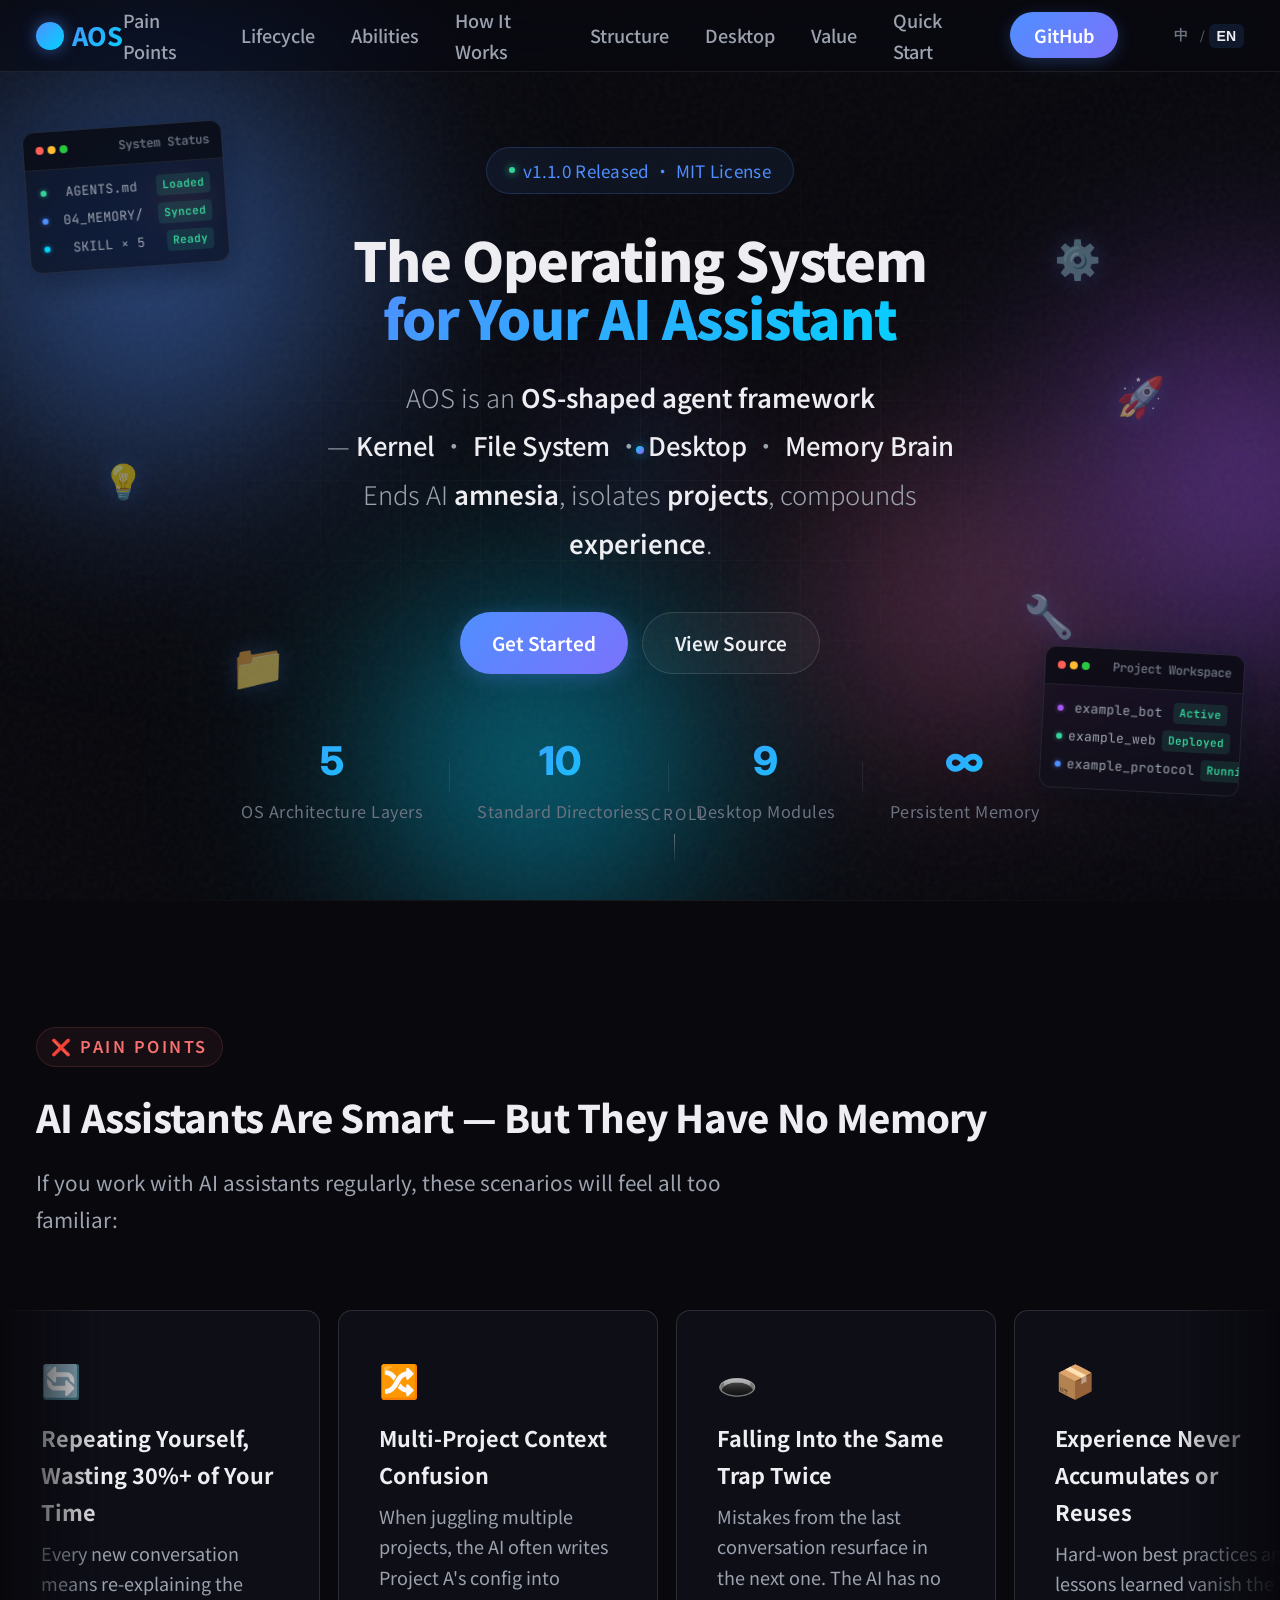
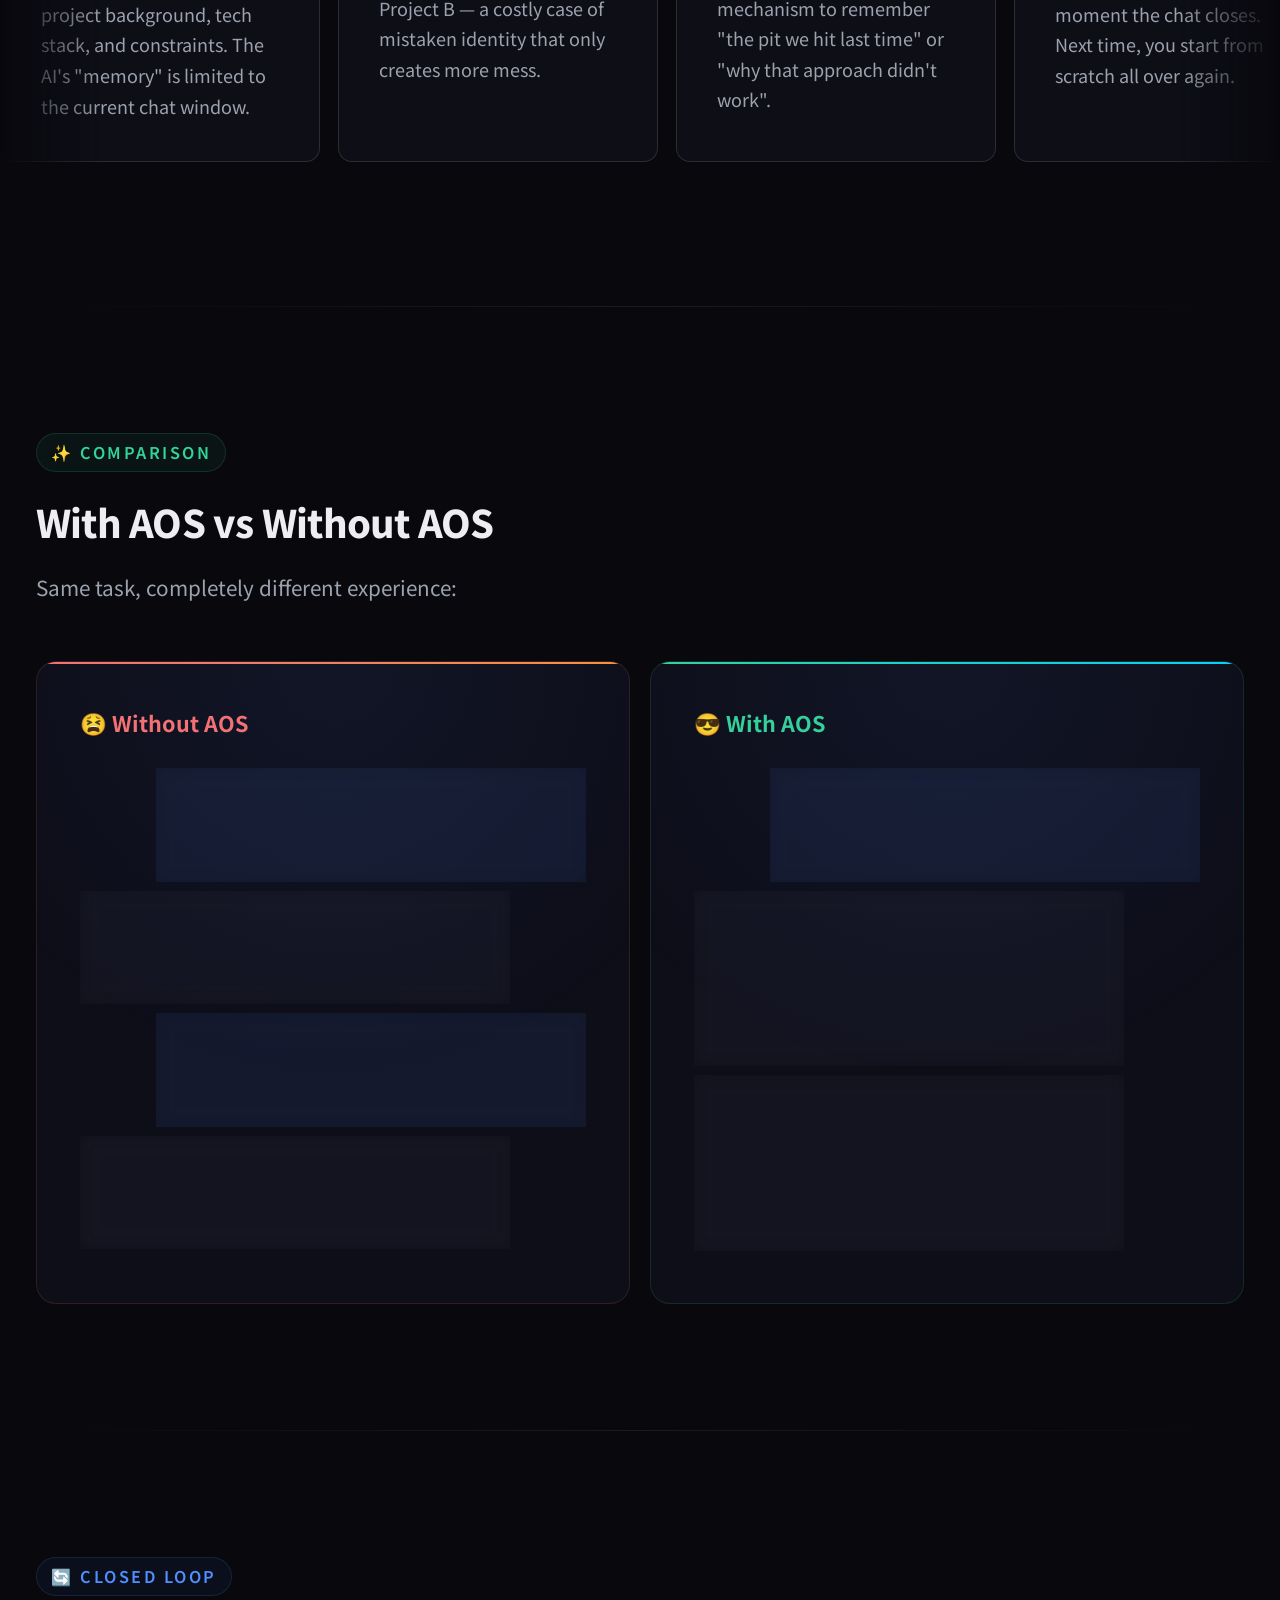
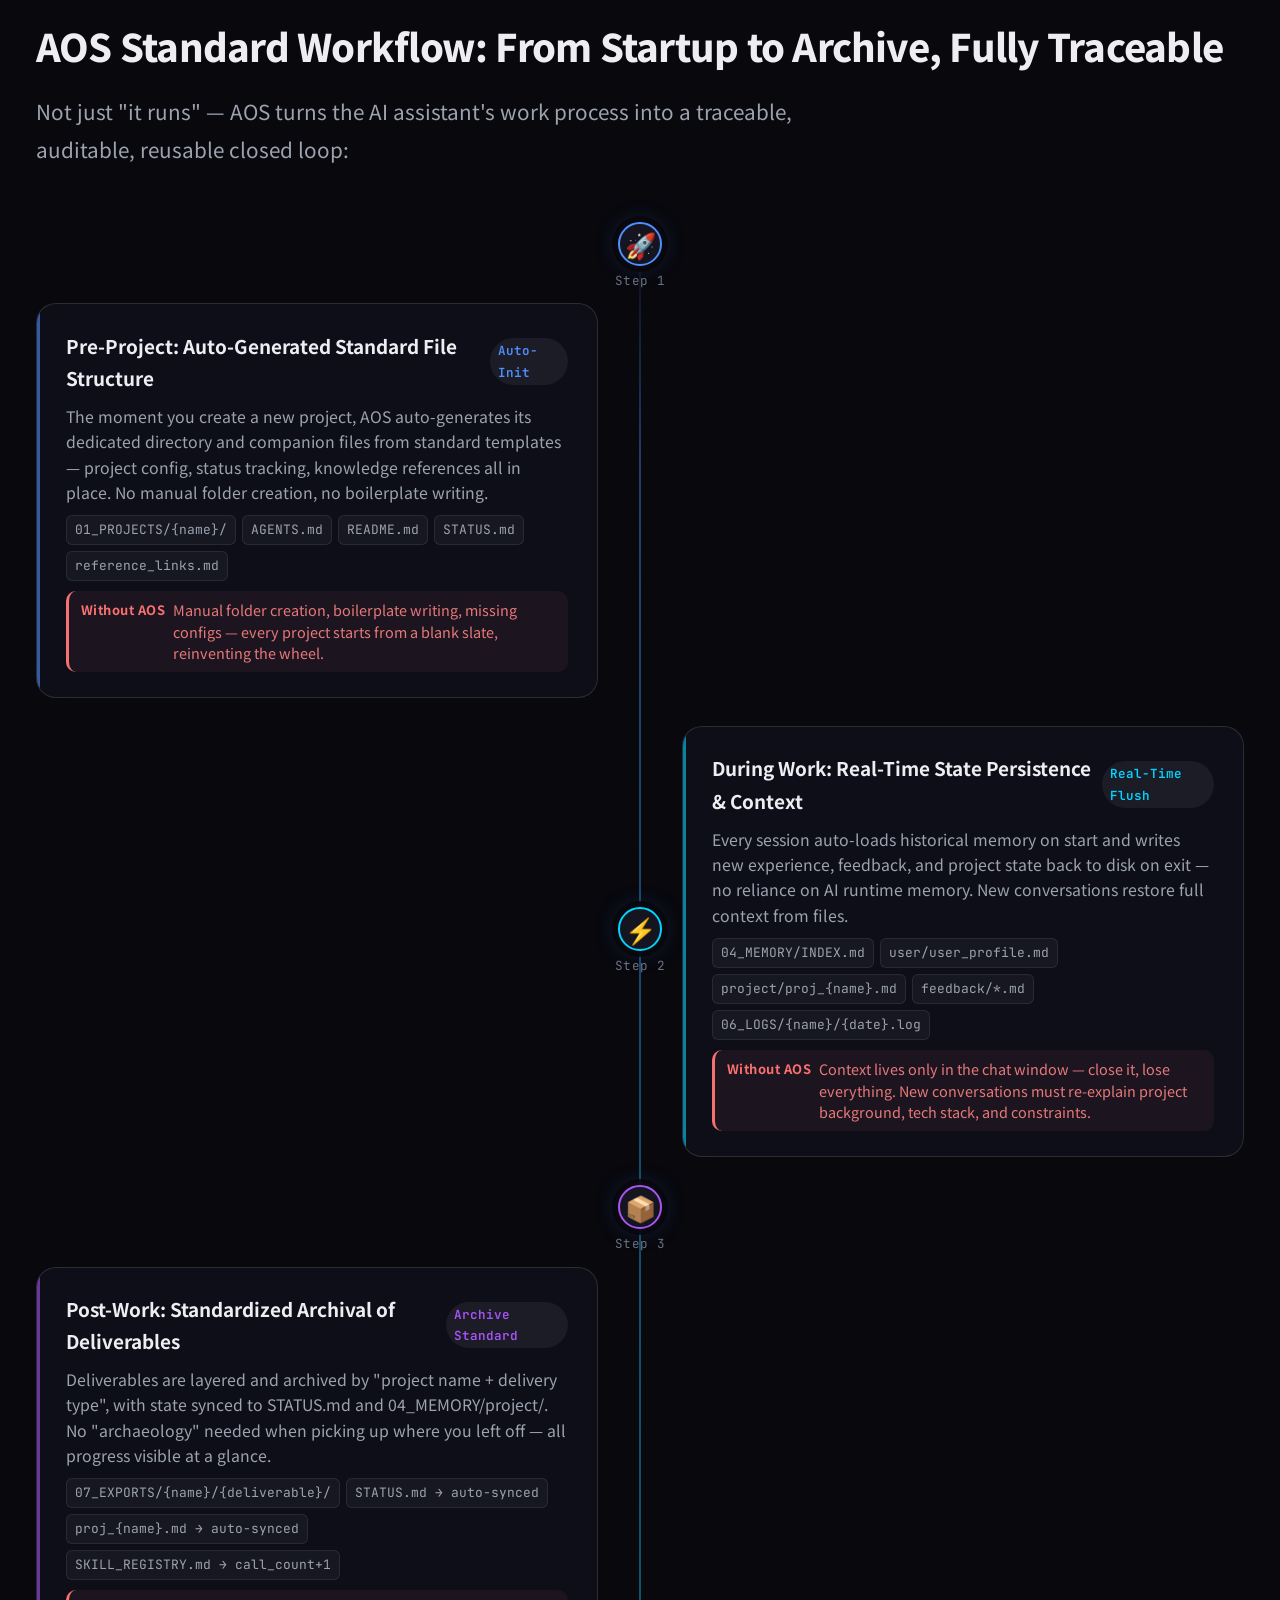
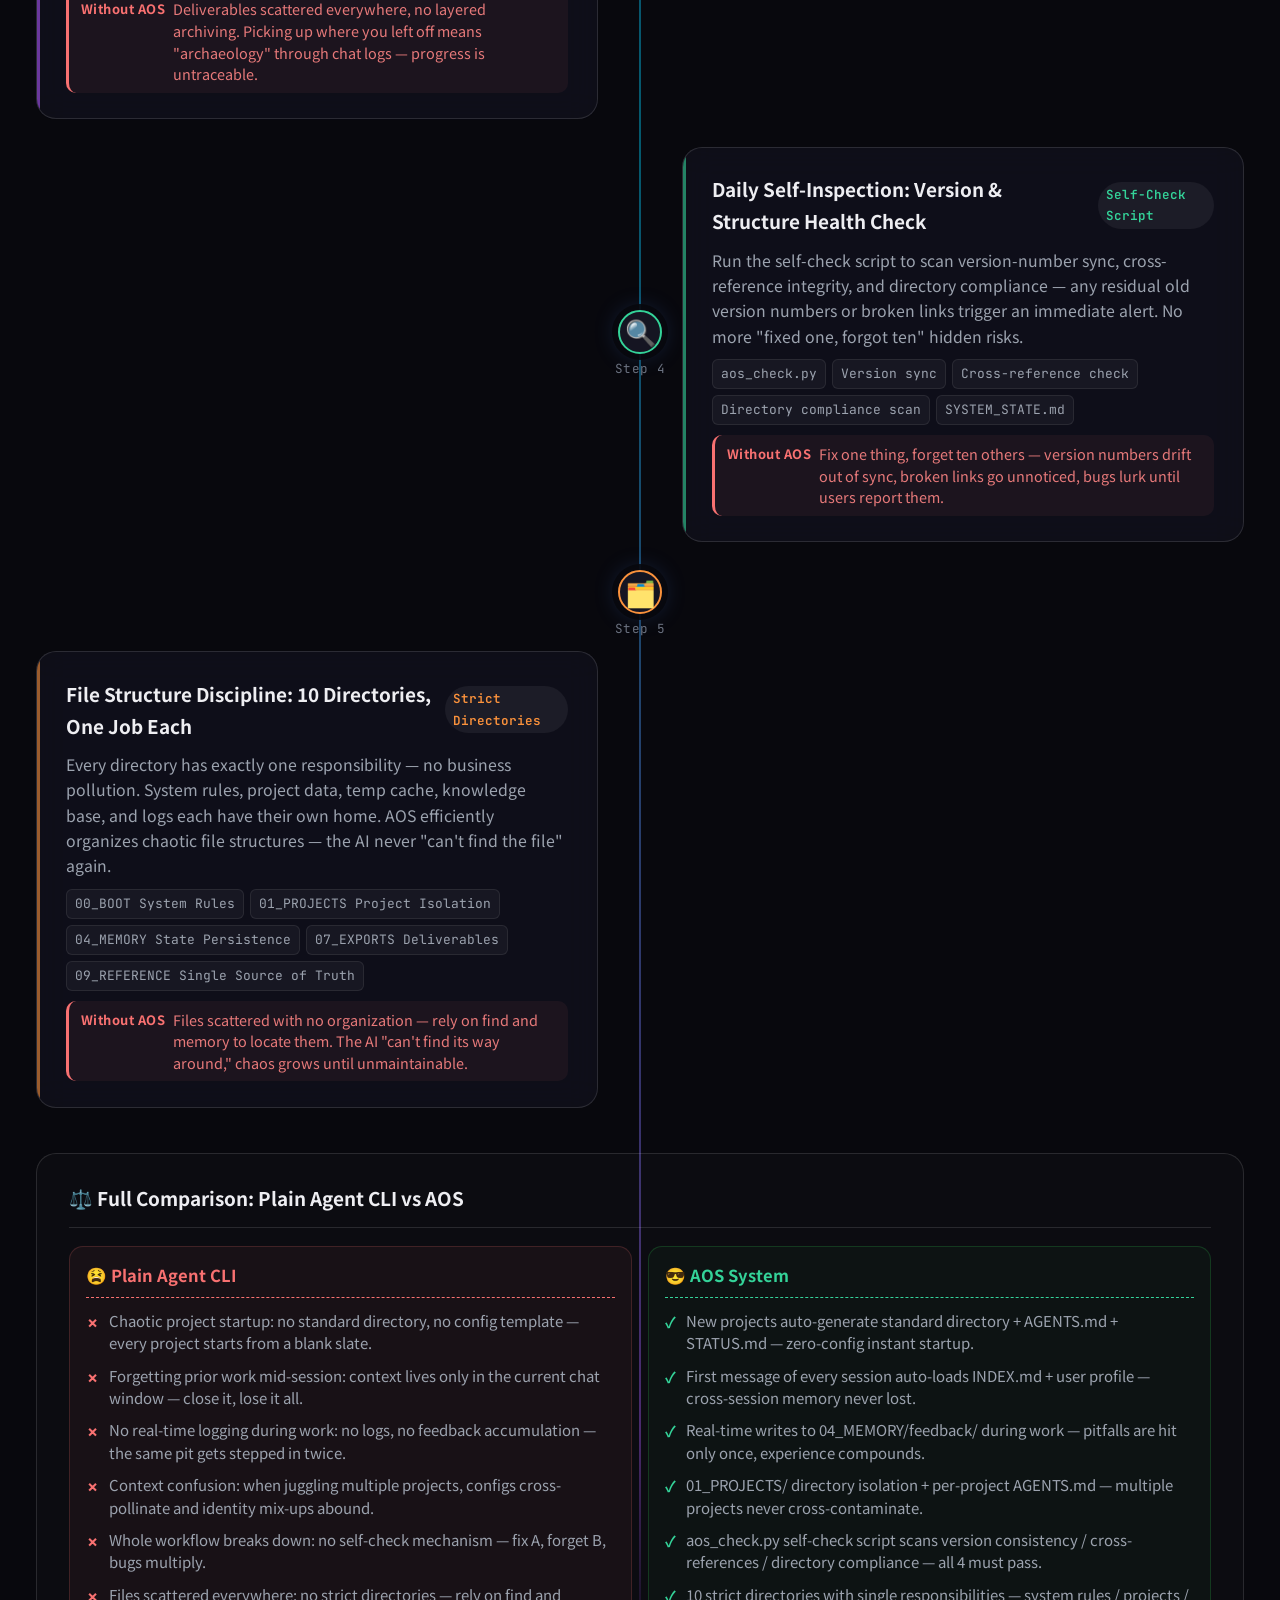
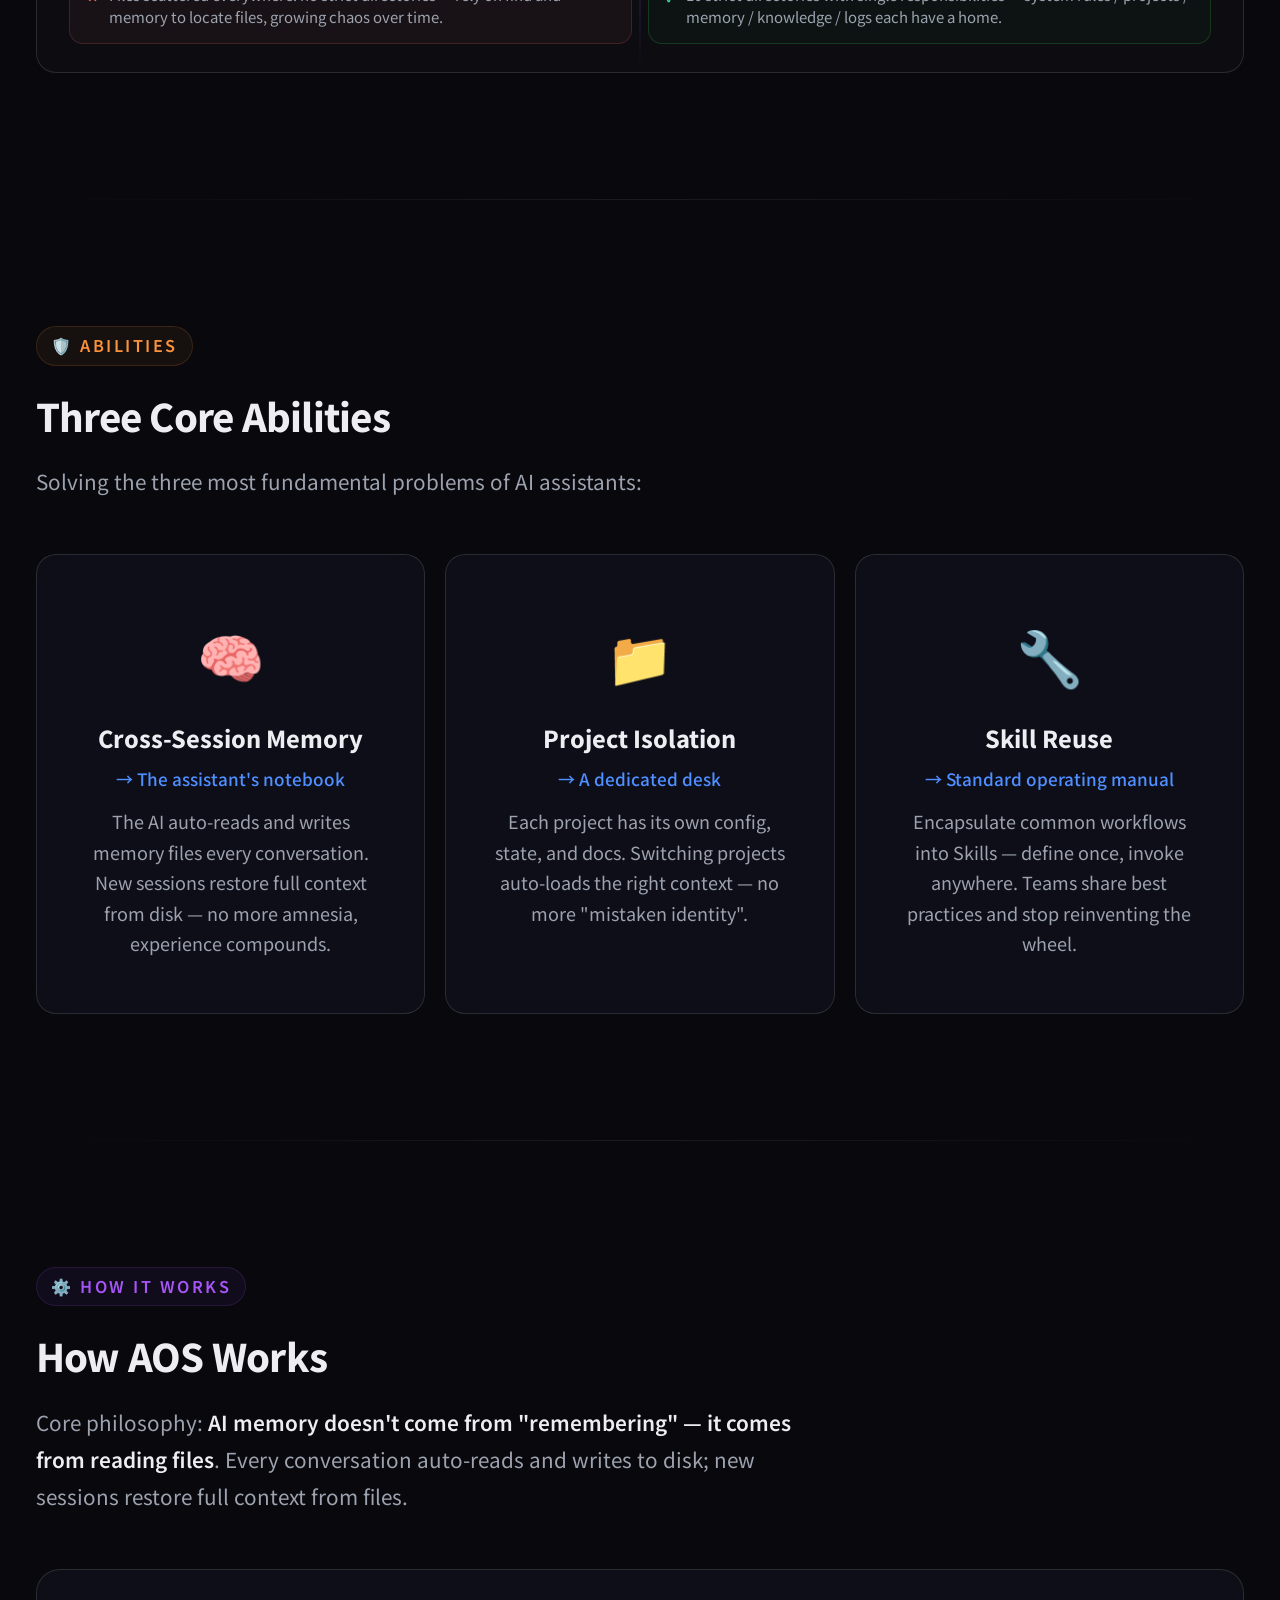
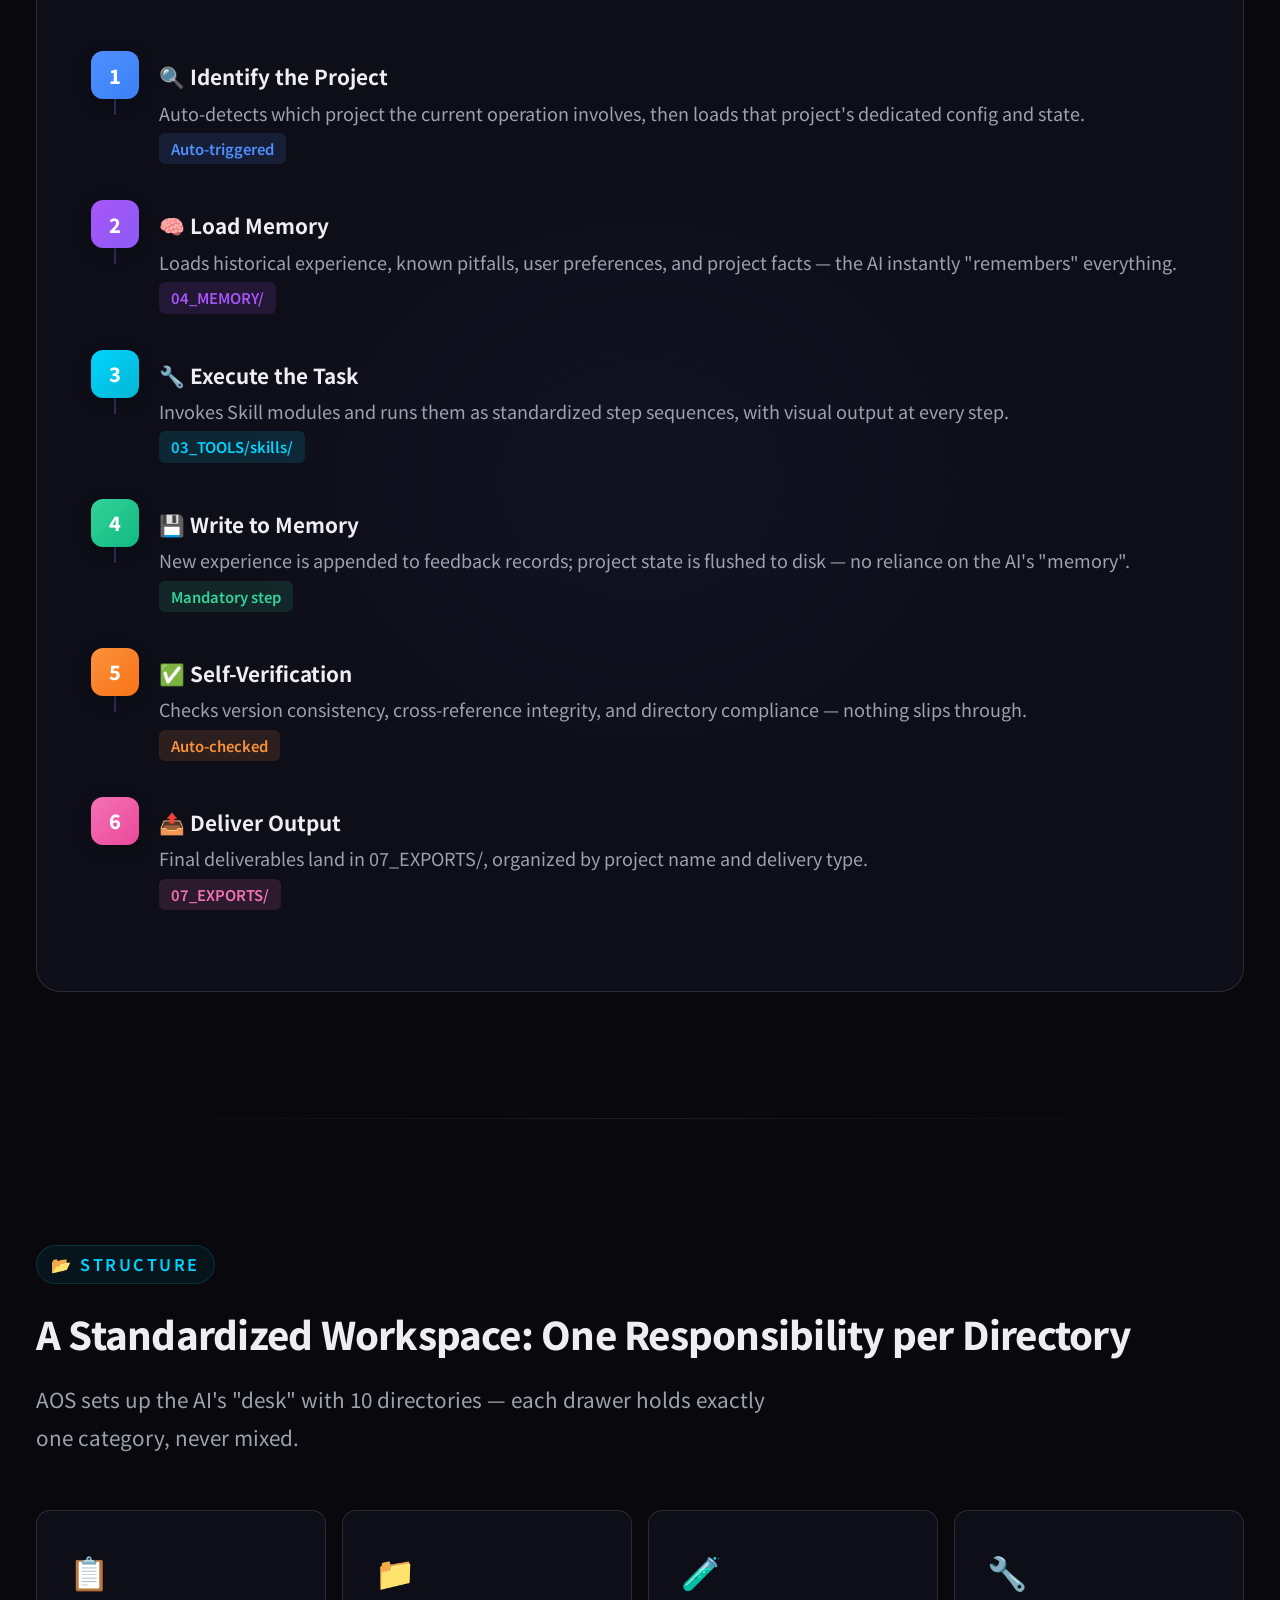
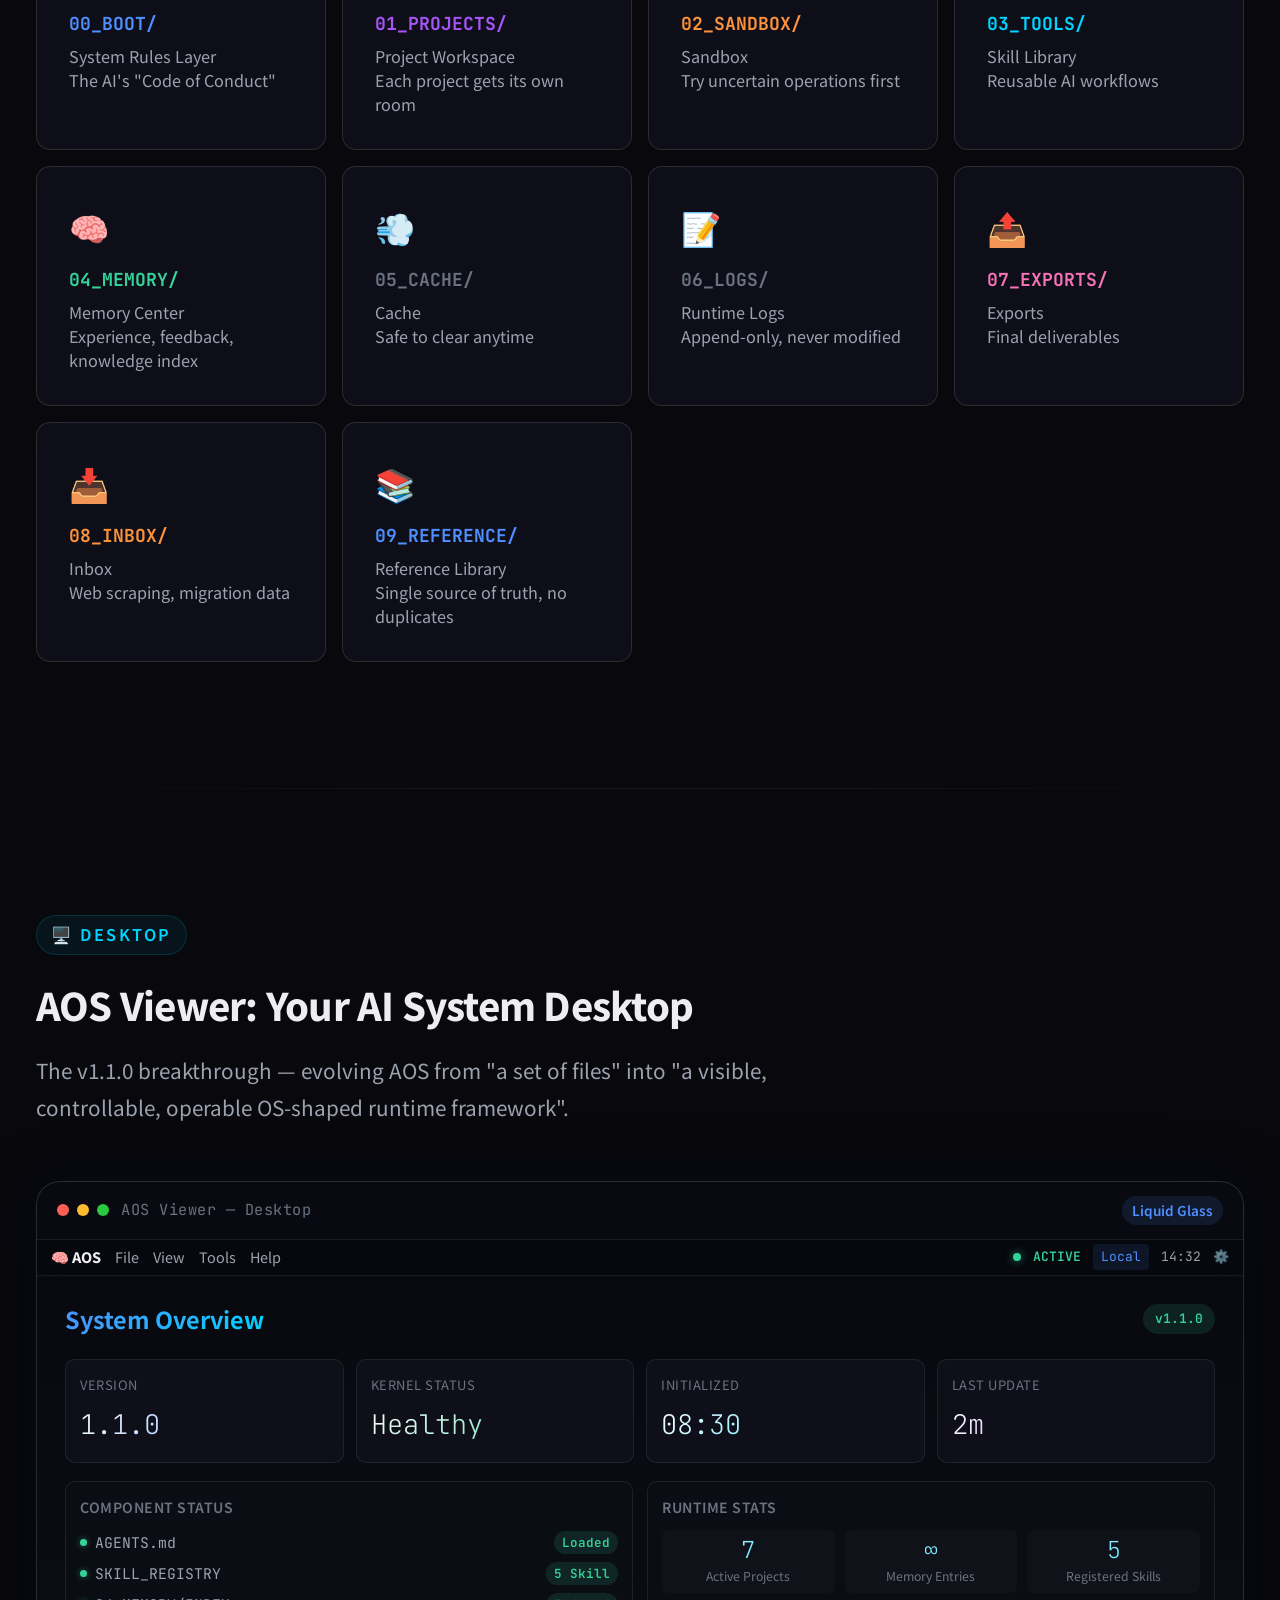
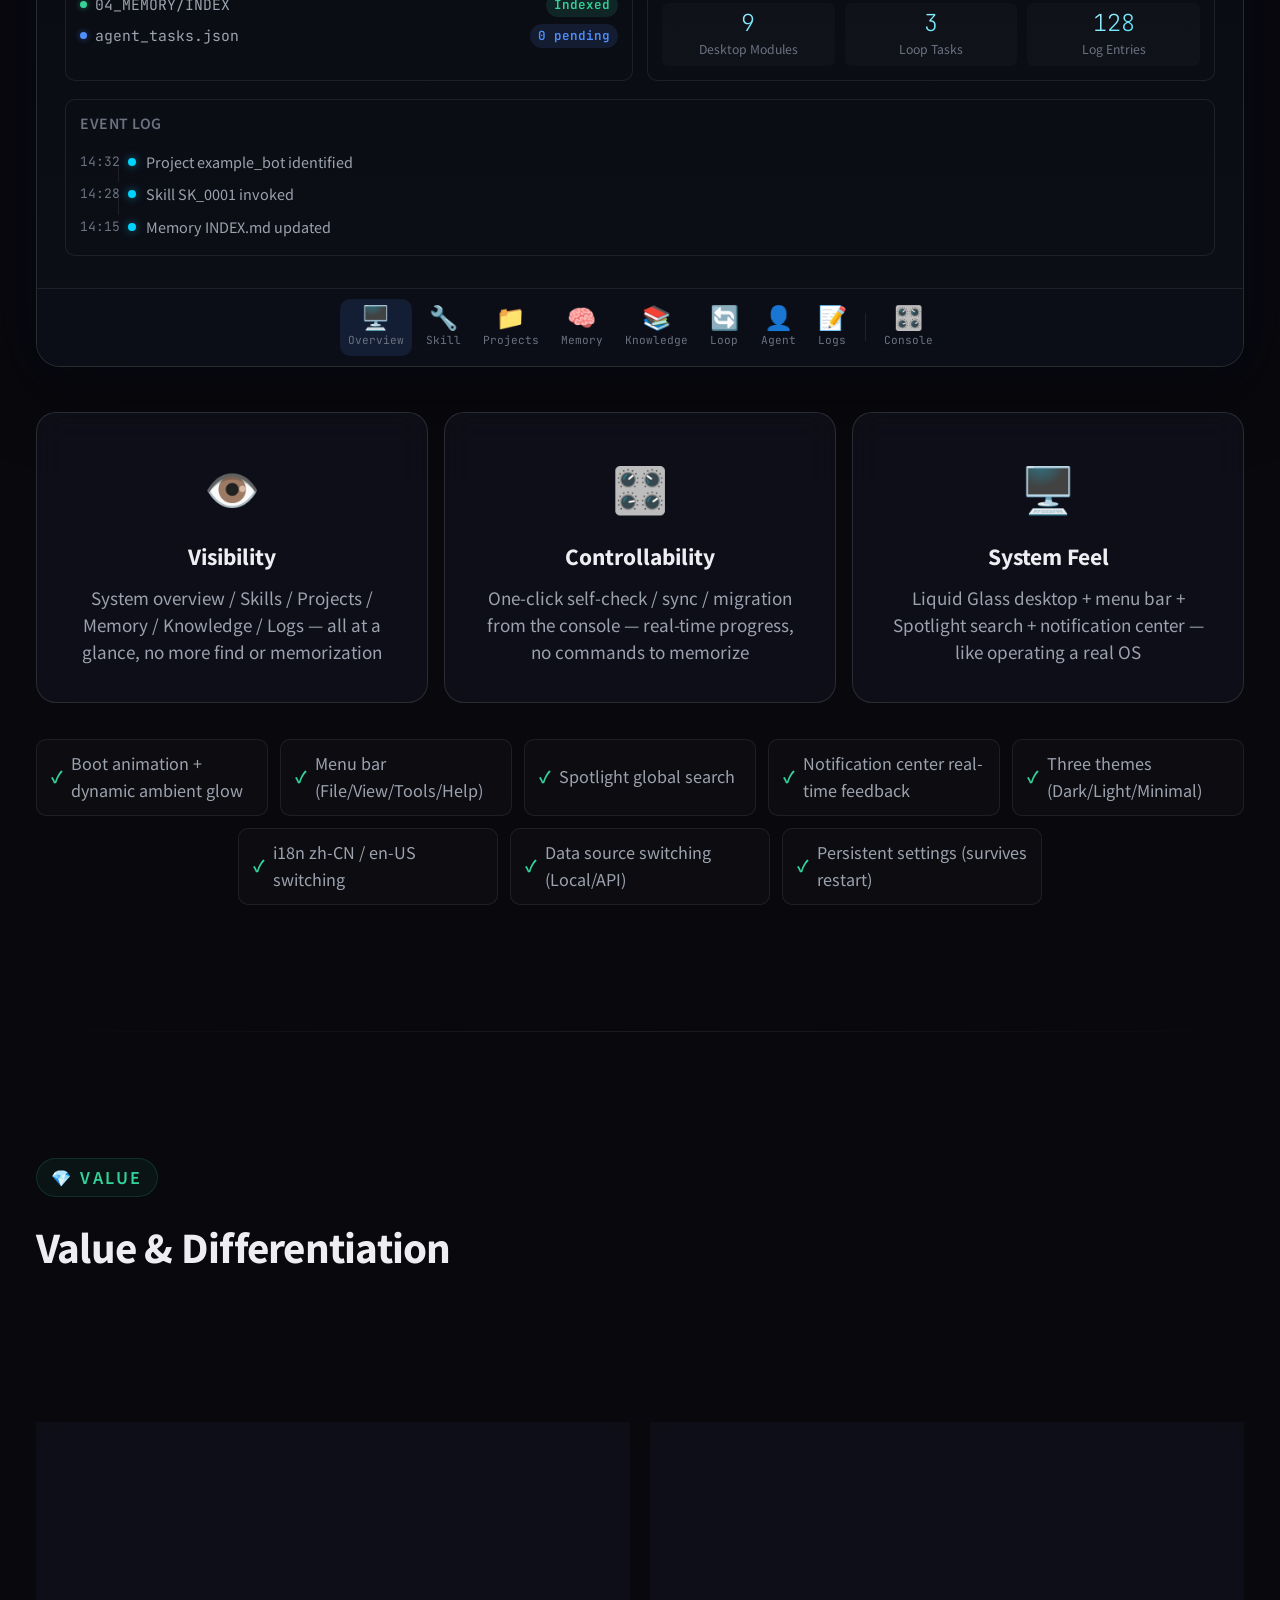
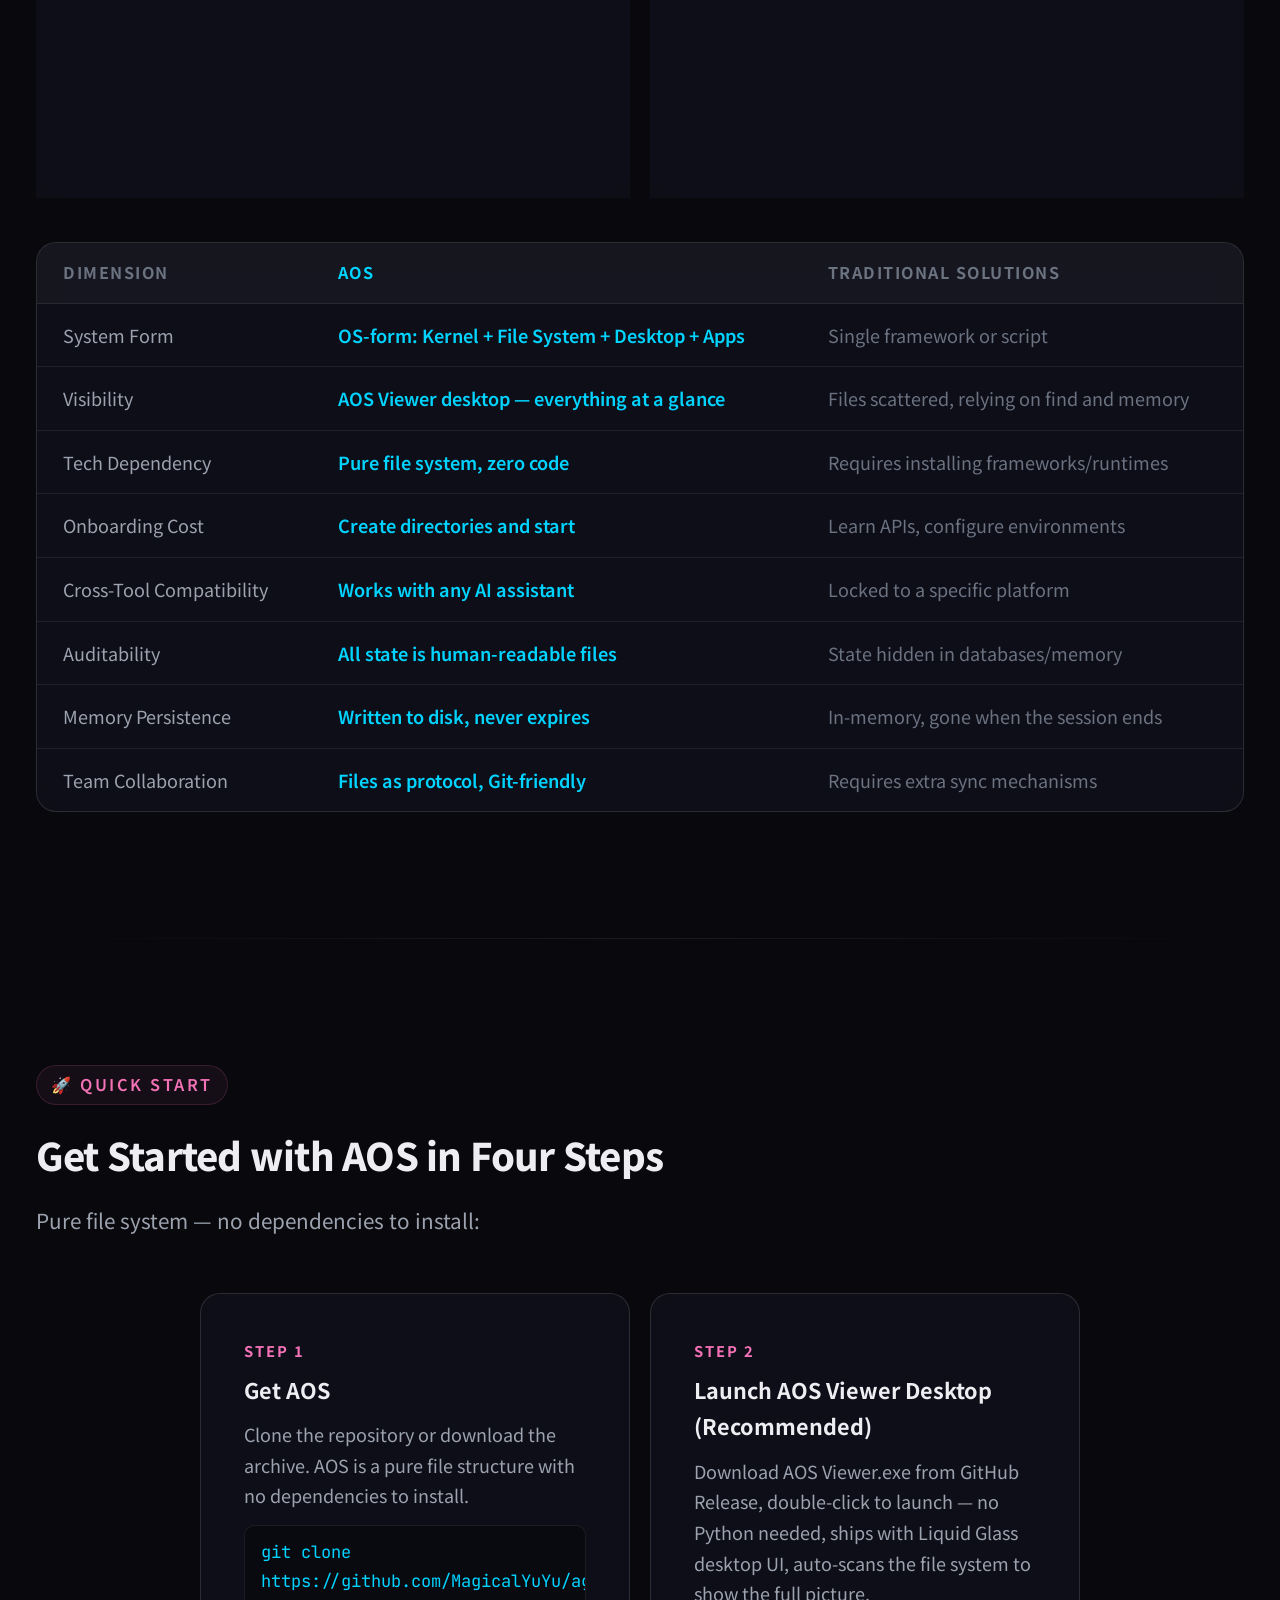
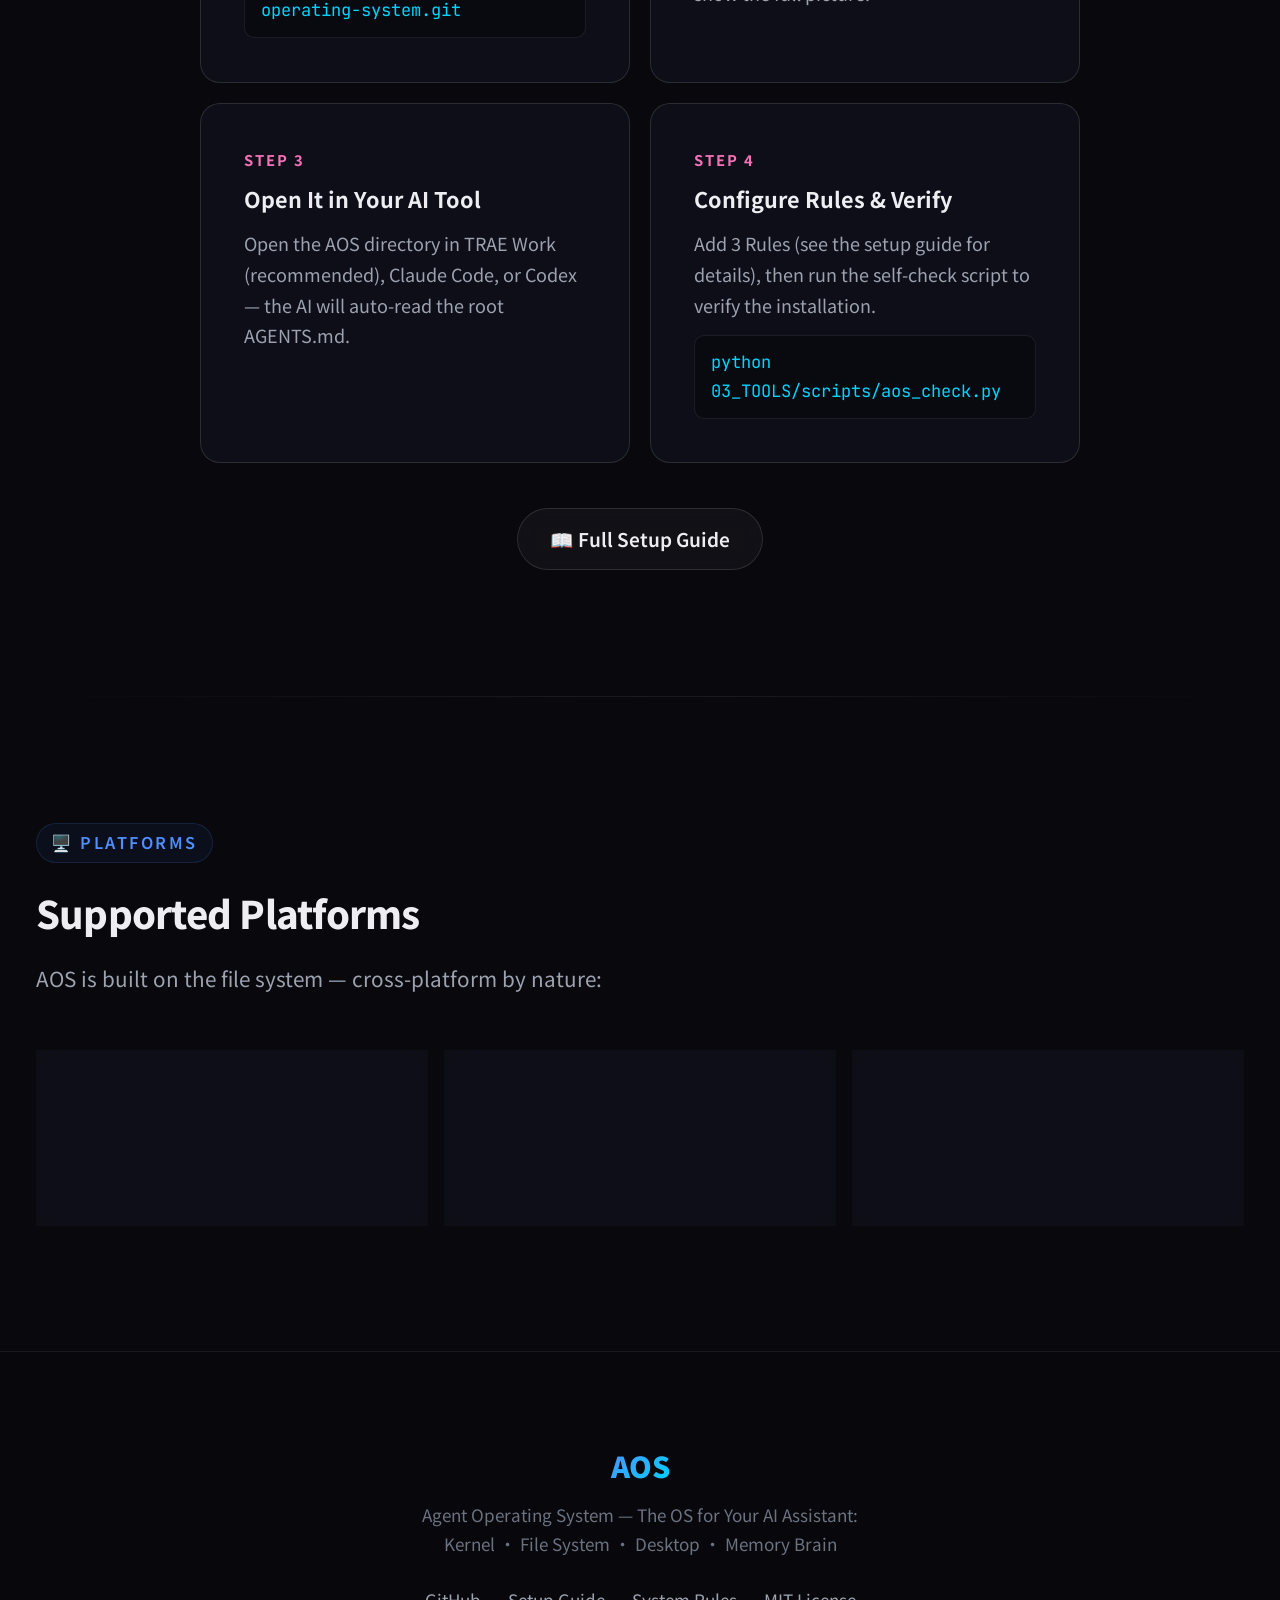
==== index.html @ 3353d3a9 "site: preserve v1 website from tag v1.1.0 (Pages source moved off main)" ====
<!DOCTYPE html>
<html lang="zh-CN">
<head>
<meta charset="UTF-8">
<meta name="viewport" content="width=device-width, initial-scale=1.0">
<title>AOS — Agent Operating System</title>
<meta name="description" content="AOS 是一套操作系统形态的 Agent 运行框架：内核规则 + 文件系统 + 桌面环境 + 应用 + 持久记忆。让 AI 助手拥有跨会话记忆、项目隔离和技能复用能力，v1.1.0 新增 AOS Viewer 可视化桌面。零代码依赖，适用于 TRAE、Claude Code、Codex 等任何 AI 编程助手。">
<meta name="keywords" content="AOS, Agent Operating System, AI 操作系统, AI 助手, 跨会话记忆, 项目隔离, 技能复用, AOS Viewer, 可视化桌面, TRAE, Claude Code, Codex">
<meta name="author" content="MagicalYuYu">
<meta name="robots" content="index, follow">
<link rel="canonical" href="https://magicalyuyu.github.io/agent-operating-system/">
<!-- Open Graph -->
<meta property="og:title" content="AOS — Agent Operating System">
<meta property="og:description" content="AI 助手的操作系统：内核 · 文件系统 · 桌面 · 记忆大脑 — v1.1.0 新增 AOS Viewer 可视化桌面">
<meta property="og:type" content="website">
<meta property="og:url" content="https://magicalyuyu.github.io/agent-operating-system/">
<meta property="og:image" content="https://magicalyuyu.github.io/agent-operating-system/og-image.png">
<meta property="og:image:width" content="1200">
<meta property="og:image:height" content="630">
<meta property="og:site_name" content="AOS — Agent Operating System">
<meta property="og:locale" content="zh_CN">
<meta property="og:locale:alternate" content="en_US">
<!-- Twitter Card -->
<meta name="twitter:card" content="summary_large_image">
<meta name="twitter:title" content="AOS — Agent Operating System">
<meta name="twitter:description" content="AI 助手的操作系统：内核 · 文件系统 · 桌面 · 记忆大脑 — v1.1.0 新增 AOS Viewer 可视化桌面">
<meta name="twitter:image" content="https://magicalyuyu.github.io/agent-operating-system/og-image.png">
<meta name="twitter:creator" content="@MagicalYuYu">
<!-- 结构化数据 JSON-LD -->
<script type="application/ld+json">
{
  "@context": "https://schema.org",
  "@type": "SoftwareApplication",
  "name": "AOS — Agent Operating System",
  "description": "操作系统形态的 Agent 运行框架：内核规则 + 文件系统 + 桌面环境 + 应用 + 持久记忆。让 AI 助手拥有跨会话记忆、项目隔离和技能复用能力，v1.1.0 新增 AOS Viewer 可视化桌面",
  "url": "https://magicalyuyu.github.io/agent-operating-system/",
  "applicationCategory": "DeveloperApplication",
  "operatingSystem": "Cross-platform",
  "offers": {
    "@type": "Offer",
    "price": "0",
    "priceCurrency": "USD"
  },
  "license": "https://github.com/MagicalYuYu/agent-operating-system/blob/main/LICENSE",
  "author": {
    "@type": "Person",
    "name": "MagicalYuYu",
    "url": "https://github.com/MagicalYuYu"
  }
}
</script>
<link rel="icon" href="data:image/svg+xml,<svg xmlns='http://www.w3.org/2000/svg' viewBox='0 0 100 100'><text y='.9em' font-size='90'>🧠</text></svg>">
<!-- 性能优化：预加载关键资源 -->
<link rel="preconnect" href="https://fonts.googleapis.com">
<link rel="preconnect" href="https://fonts.gstatic.com" crossorigin>
<link rel="preload" as="style" href="https://fonts.googleapis.com/css2?family=Inter:wght@300;400;500;600;700;800;900&family=Noto+Sans+SC:wght@300;400;500;700;900&family=JetBrains+Mono:wght@400;500;600;700&display=swap">
<link rel="stylesheet" href="https://fonts.googleapis.com/css2?family=Inter:wght@300;400;500;600;700;800;900&family=Noto+Sans+SC:wght@300;400;500;700;900&family=JetBrains+Mono:wght@400;500;600;700&display=swap" media="print" onload="this.media='all'">
<!-- PWA 支持 -->
<link rel="manifest" href="manifest.json">
<meta name="theme-color" content="#08080d">
<meta name="apple-mobile-web-app-capable" content="yes">
<meta name="apple-mobile-web-app-status-bar-style" content="black-translucent">
<style>
  /* 字体已通过 <link> 预加载，无需 @import */

  :root {
    --bg-primary: #08080d;
    --bg-secondary: #0f0f18;
    --bg-card: rgba(21, 21, 34, 0.55);
    --bg-card-solid: #151522;
    --bg-card-hover: rgba(28, 28, 48, 0.65);
    --accent-blue: #4f8fff;
    --accent-cyan: #00d4ff;
    --accent-purple: #a855f7;
    --accent-pink: #f472b6;
    --accent-green: #34d399;
    --accent-orange: #fb923c;
    --accent-red: #f87171;
    --accent-yellow: #fbbf24;
    --text-primary: #eeeef2;
    --text-secondary: #9ca3af;
    --text-muted: #6b7280;
    --border-color: rgba(255, 255, 255, 0.08);
    --border-hover: rgba(79, 143, 255, 0.35);
    --glass-border: rgba(255, 255, 255, 0.12);
    --glow-blue: 0 0 60px rgba(79, 143, 255, 0.18);
    --glow-purple: 0 0 60px rgba(168, 85, 247, 0.18);
    --glow-cyan: 0 0 60px rgba(0, 212, 255, 0.18);
    --glow-green: 0 0 60px rgba(52, 211, 153, 0.18);
    --radius-sm: 10px;
    --radius-md: 14px;
    --radius-lg: 20px;
    --radius-xl: 24px;
    --ease-out: cubic-bezier(0.16, 1, 0.3, 1);
    --ease-spring: cubic-bezier(0.34, 1.56, 0.64, 1);
  }

  * { margin: 0; padding: 0; box-sizing: border-box; }

  html { scroll-behavior: smooth; font-size: 18px; }

  body {
    font-family: 'Noto Sans SC', 'Inter', -apple-system, sans-serif;
    background: var(--bg-primary);
    color: var(--text-primary);
    line-height: 1.7;
    overflow-x: hidden;
    cursor: none;
  }

  @media (hover: none) { body { cursor: auto; } }

  /* ===== CURSOR GLOW ===== */
  .cursor-glow {
    position: fixed;
    width: 320px;
    height: 320px;
    border-radius: 50%;
    background: radial-gradient(circle, rgba(79, 143, 255, 0.08) 0%, rgba(168, 85, 247, 0.04) 35%, transparent 65%);
    pointer-events: none;
    z-index: 1;
    transform: translate(-50%, -50%);
    transition: opacity 0.4s;
    mix-blend-mode: screen;
    filter: blur(20px);
    will-change: transform;
  }

  .cursor-dot {
    position: fixed;
    width: 8px;
    height: 8px;
    border-radius: 50%;
    background: linear-gradient(135deg, var(--accent-cyan), var(--accent-purple));
    pointer-events: none;
    z-index: 9999;
    transform: translate(-50%, -50%);
    transition: transform 0.15s var(--ease-out), opacity 0.3s;
    box-shadow: 0 0 12px rgba(0, 212, 255, 0.6);
  }

  @media (hover: none) { .cursor-glow, .cursor-dot { display: none; } }

  /* ===== NAV ===== */
  nav {
    position: fixed;
    top: 0;
    left: 0;
    right: 0;
    z-index: 100;
    padding: 0 2rem;
    height: 72px;
    display: flex;
    align-items: center;
    justify-content: space-between;
    background: rgba(8, 8, 13, 0.55);
    backdrop-filter: blur(24px) saturate(180%);
    -webkit-backdrop-filter: blur(24px) saturate(180%);
    border-bottom: 1px solid var(--border-color);
    transition: all 0.4s var(--ease-out);
  }

  nav.scrolled {
    background: rgba(8, 8, 13, 0.75);
    border-bottom-color: var(--glass-border);
    box-shadow: 0 8px 32px rgba(0, 0, 0, 0.3);
  }

  .nav-logo {
    font-size: 1.4rem;
    font-weight: 800;
    letter-spacing: -0.02em;
    text-decoration: none;
    display: flex;
    align-items: center;
    gap: 8px;
  }

  .nav-logo .logo-orb {
    width: 28px;
    height: 28px;
    border-radius: 50%;
    background: linear-gradient(135deg, var(--accent-blue), var(--accent-cyan), var(--accent-purple));
    background-size: 200% 200%;
    animation: gradient-flow 4s ease infinite;
    box-shadow: 0 0 16px rgba(79, 143, 255, 0.5);
  }

  .nav-logo .g {
    background: linear-gradient(135deg, var(--accent-blue), var(--accent-cyan), var(--accent-purple));
    background-size: 200% 200%;
    -webkit-background-clip: text;
    -webkit-text-fill-color: transparent;
    background-clip: text;
    animation: gradient-flow 4s ease infinite;
  }

  @keyframes gradient-flow {
    0%, 100% { background-position: 0% 50%; }
    50% { background-position: 100% 50%; }
  }

  .nav-links {
    display: flex;
    gap: 2rem;
    align-items: center;
    list-style: none;
  }

  .nav-links a {
    color: var(--text-secondary);
    text-decoration: none;
    font-size: 1rem;
    font-weight: 500;
    transition: color 0.2s;
    position: relative;
  }

  .nav-links a:not(.nav-cta)::after {
    content: '';
    position: absolute;
    bottom: -4px;
    left: 0;
    width: 0;
    height: 1px;
    background: linear-gradient(90deg, var(--accent-blue), var(--accent-cyan));
    transition: width 0.3s var(--ease-out);
  }

  .nav-links a:not(.nav-cta):hover { color: var(--text-primary); }
  .nav-links a:not(.nav-cta):hover::after { width: 100%; }

  .nav-cta {
    padding: 10px 24px !important;
    background: linear-gradient(135deg, var(--accent-blue), var(--accent-purple));
    background-size: 200% 200%;
    border-radius: 100px !important;
    color: white !important;
    font-weight: 600 !important;
    transition: transform 0.3s var(--ease-spring), box-shadow 0.3s, background-position 0.6s !important;
    box-shadow: 0 4px 16px rgba(79, 143, 255, 0.25);
  }

  .nav-cta:hover {
    transform: translateY(-2px) scale(1.04);
    box-shadow: 0 8px 28px rgba(79, 143, 255, 0.45);
    background-position: 100% 50%;
  }

  /* ===== HERO ===== */
  .hero {
    position: relative;
    min-height: 100vh;
    display: flex;
    align-items: center;
    justify-content: center;
    text-align: center;
    overflow: hidden;
    padding-top: 72px;
  }

  /* Aurora 流动背景 */
  .aurora {
    position: absolute;
    inset: -20%;
    z-index: 0;
    overflow: hidden;
  }

  .aurora-blob {
    position: absolute;
    border-radius: 50%;
    filter: blur(80px);
    opacity: 0.55;
    mix-blend-mode: screen;
    will-change: transform;
  }

  .aurora-blob.b1 {
    width: 50vw;
    height: 50vw;
    background: radial-gradient(circle, var(--accent-blue), transparent 70%);
    top: 10%;
    left: 5%;
    animation: aurora-1 18s ease-in-out infinite;
  }

  .aurora-blob.b2 {
    width: 45vw;
    height: 45vw;
    background: radial-gradient(circle, var(--accent-purple), transparent 70%);
    top: 30%;
    right: 0%;
    animation: aurora-2 22s ease-in-out infinite;
  }

  .aurora-blob.b3 {
    width: 40vw;
    height: 40vw;
    background: radial-gradient(circle, var(--accent-cyan), transparent 70%);
    bottom: 5%;
    left: 30%;
    animation: aurora-3 20s ease-in-out infinite;
  }

  .aurora-blob.b4 {
    width: 35vw;
    height: 35vw;
    background: radial-gradient(circle, var(--accent-pink), transparent 70%);
    bottom: 20%;
    right: 20%;
    opacity: 0.35;
    animation: aurora-4 24s ease-in-out infinite;
  }

  @keyframes aurora-1 {
    0%, 100% { transform: translate(0, 0) scale(1); }
    33% { transform: translate(20vw, 10vh) scale(1.15); }
    66% { transform: translate(-10vw, 20vh) scale(0.9); }
  }
  @keyframes aurora-2 {
    0%, 100% { transform: translate(0, 0) scale(1); }
    33% { transform: translate(-15vw, 15vh) scale(0.85); }
    66% { transform: translate(10vw, -10vh) scale(1.2); }
  }
  @keyframes aurora-3 {
    0%, 100% { transform: translate(0, 0) scale(1); }
    50% { transform: translate(15vw, -20vh) scale(1.25); }
  }
  @keyframes aurora-4 {
    0%, 100% { transform: translate(0, 0) scale(1); }
    50% { transform: translate(-20vw, -10vh) scale(1.1); }
  }

  .hero-grid {
    position: absolute;
    inset: 0;
    background-image:
      linear-gradient(rgba(255, 255, 255, 0.025) 1px, transparent 1px),
      linear-gradient(90deg, rgba(255, 255, 255, 0.025) 1px, transparent 1px);
    background-size: 80px 80px;
    mask-image: radial-gradient(ellipse 60% 60% at 50% 50%, black 10%, transparent 70%);
    -webkit-mask-image: radial-gradient(ellipse 60% 60% at 50% 50%, black 10%, transparent 70%);
    z-index: 1;
  }

  .hero-noise {
    position: absolute;
    inset: 0;
    z-index: 2;
    opacity: 0.04;
    background-image: url("data:image/svg+xml,%3Csvg viewBox='0 0 200 200' xmlns='http://www.w3.org/2000/svg'%3E%3Cfilter id='n'%3E%3CfeTurbulence type='fractalNoise' baseFrequency='0.85' numOctaves='3' /%3E%3C/filter%3E%3Crect width='100%25' height='100%25' filter='url(%23n)' /%3E%3C/svg%3E");
    pointer-events: none;
  }

  /* 浮动 emoji */
  .floating-emoji {
    position: absolute;
    font-size: 2.3rem;
    opacity: 0.5;
    z-index: 3;
    pointer-events: none;
    filter: drop-shadow(0 0 12px rgba(79, 143, 255, 0.4));
    animation: float-emoji 8s ease-in-out infinite;
  }

  .floating-emoji.e1 { top: 18%; left: 12%; animation-delay: 0s; }
  .floating-emoji.e2 { top: 25%; right: 14%; animation-delay: 1.5s; font-size: 2.1rem; }
  .floating-emoji.e3 { bottom: 22%; left: 18%; animation-delay: 3s; font-size: 2.5rem; }
  .floating-emoji.e4 { bottom: 28%; right: 16%; animation-delay: 4.5s; }
  .floating-emoji.e5 { top: 50%; left: 8%; animation-delay: 2s; font-size: 1.9rem; }
  .floating-emoji.e6 { top: 40%; right: 9%; animation-delay: 5s; font-size: 2.2rem; }

  @keyframes float-emoji {
    0%, 100% { transform: translateY(0) rotate(0deg); }
    50% { transform: translateY(-20px) rotate(8deg); }
  }

  /* ===== HERO 多窗口悬浮卡（呼应桌面 mockup 风格） ===== */
  .hero-window {
    position: absolute;
    width: 200px;
    background: rgba(13, 15, 23, 0.7);
    backdrop-filter: blur(20px) saturate(180%);
    -webkit-backdrop-filter: blur(20px) saturate(180%);
    border: 1px solid rgba(255, 255, 255, 0.08);
    border-radius: 12px;
    box-shadow: 0 8px 32px rgba(0, 0, 0, 0.4), 0 0 24px rgba(79, 143, 255, 0.08);
    overflow: hidden;
    z-index: 4;
    opacity: 0;
    transform: translateY(20px) scale(0.96) rotate(var(--tilt, 0deg));
    animation: hero-window-in 1.2s var(--ease-out) 1s forwards, hero-window-float 8s ease-in-out 2.2s infinite;
  }

  @keyframes hero-window-in {
    to { opacity: 1; transform: translateY(0) scale(1) rotate(var(--tilt, 0deg)); }
  }

  @keyframes hero-window-float {
    0%, 100% { transform: translateY(0) scale(1) rotate(var(--tilt, 0deg)); }
    50% { transform: translateY(-12px) scale(1.01) rotate(calc(var(--tilt, 0deg) + 1deg)); }
  }

  .hero-window-titlebar {
    display: flex;
    align-items: center;
    gap: 6px;
    padding: 8px 12px;
    background: rgba(8, 9, 15, 0.6);
    border-bottom: 1px solid var(--border-color);
    font-size: 0.68rem;
    color: var(--text-muted);
    font-family: 'JetBrains Mono', monospace;
  }

  .hero-window-traffic {
    display: flex;
    gap: 4px;
  }

  .hero-window-traffic span {
    width: 8px;
    height: 8px;
    border-radius: 50%;
  }

  .hero-window-traffic .r { background: #ff5f57; }
  .hero-window-traffic .y { background: #febc2e; }
  .hero-window-traffic .g { background: #28c840; }

  .hero-window-title {
    margin-left: auto;
    font-weight: 600;
  }

  .hero-window-body {
    padding: 12px 14px;
    display: flex;
    flex-direction: column;
    gap: 6px;
  }

  .hero-window-row {
    display: flex;
    align-items: center;
    gap: 6px;
    font-size: 0.72rem;
    color: var(--text-secondary);
    font-family: 'JetBrains Mono', monospace;
  }

  .hero-window-row .dot {
    width: 6px;
    height: 6px;
    border-radius: 50%;
    flex-shrink: 0;
  }
  .hero-window-row .dot.green { background: var(--accent-green); box-shadow: 0 0 5px rgba(52, 211, 153, 0.6); }
  .hero-window-row .dot.blue { background: var(--accent-blue); box-shadow: 0 0 5px rgba(79, 143, 255, 0.6); }
  .hero-window-row .dot.cyan { background: var(--accent-cyan); box-shadow: 0 0 5px rgba(0, 212, 255, 0.6); }
  .hero-window-row .dot.purple { background: var(--accent-purple); box-shadow: 0 0 5px rgba(168, 85, 247, 0.6); }

  .hero-window-row span:nth-child(2) { flex: 1; }

  .hero-window-tag {
    font-size: 0.62rem;
    padding: 1px 6px;
    border-radius: 4px;
    background: rgba(52, 211, 153, 0.12);
    color: var(--accent-green);
    font-weight: 600;
  }

  /* 左侧窗口：系统状态（左倾 -4deg） */
  .hero-window.w-left {
    --tilt: -4deg;
    top: 14%;
    left: 2%;
    animation-delay: 1s, 2.2s;
  }

  /* 右侧窗口：项目面板（右倾 +3deg） */
  .hero-window.w-right {
    --tilt: 3deg;
    bottom: 12%;
    right: 3%;
    animation-delay: 1.3s, 2.8s;
  }

  @media (max-width: 1100px) {
    .hero-window { display: none; }
  }

  .hero-content {
    position: relative;
    z-index: 5;
    max-width: 960px;
    padding: 2rem;
  }

  .hero-badge {
    display: inline-flex;
    align-items: center;
    gap: 8px;
    padding: 8px 22px;
    background: rgba(79, 143, 255, 0.08);
    border: 1px solid rgba(79, 143, 255, 0.2);
    border-radius: 100px;
    font-size: 0.95rem;
    color: var(--accent-blue);
    margin-bottom: 2rem;
    letter-spacing: 0.3px;
    backdrop-filter: blur(10px);
    -webkit-backdrop-filter: blur(10px);
    opacity: 0;
    transform: translateY(20px);
    animation: fade-up 0.8s var(--ease-out) 0.2s forwards;
  }

  .hero-badge .dot {
    width: 6px; height: 6px;
    background: var(--accent-green);
    border-radius: 50%;
    animation: pulse 2s infinite;
    box-shadow: 0 0 8px var(--accent-green);
  }

  @keyframes pulse {
    0%, 100% { opacity: 1; transform: scale(1); }
    50% { opacity: 0.4; transform: scale(1.3); }
  }

  @keyframes fade-up {
    to { opacity: 1; transform: translateY(0); }
  }

  .hero-title {
    font-size: clamp(2.38rem, 5.525vw, 5.1rem);
    font-weight: 900;
    line-height: 1.08;
    margin-bottom: 1.5rem;
    letter-spacing: -0.03em;
    opacity: 0;
    transform: translateY(30px);
    animation: fade-up 1s var(--ease-out) 0.4s forwards;
  }
  /* 英文版 hero 字体缩小（英文词汇较长，避免占满屏幕） */
  body.lang-en .hero-title {
    font-size: clamp(1.9rem, 4.2vw, 3.8rem);
    letter-spacing: -0.02em;
  }
  /* 中文版 subtitle 加宽，确保"让 AI 助手不再失忆..."一行完整显示 */
  body.lang-zh .hero-subtitle {
    max-width: 760px;
  }

  .hero-title .gradient-text {
    background: linear-gradient(135deg, var(--accent-blue) 0%, var(--accent-cyan) 35%, var(--accent-purple) 70%, var(--accent-pink) 100%);
    background-size: 300% 300%;
    -webkit-background-clip: text;
    -webkit-text-fill-color: transparent;
    background-clip: text;
    animation: gradient-flow 6s ease infinite;
  }

  .hero-subtitle {
    font-size: clamp(1.2rem, 2vw, 1.5rem);
    color: var(--text-secondary);
    max-width: 680px;
    margin: 0 auto 2.5rem;
    font-weight: 300;
    line-height: 1.9;
    opacity: 0;
    transform: translateY(20px);
    animation: fade-up 1s var(--ease-out) 0.6s forwards;
  }

  .hero-subtitle strong { color: var(--text-primary); font-weight: 600; }

  /* hero 关键词不拆行（内核/文件系统/桌面/记忆大脑等） */
  .hero-kw { white-space: nowrap; color: var(--text-primary); font-weight: 500; }

  .hero-actions {
    display: flex;
    gap: 14px;
    justify-content: center;
    flex-wrap: wrap;
    margin-bottom: 3rem;
    opacity: 0;
    transform: translateY(20px);
    animation: fade-up 1s var(--ease-out) 0.8s forwards;
  }

  .btn {
    display: inline-flex;
    align-items: center;
    gap: 8px;
    padding: 14px 32px;
    border-radius: 100px;
    font-size: 1.05rem;
    font-weight: 600;
    text-decoration: none;
    transition: all 0.3s var(--ease-spring);
    cursor: none;
    border: none;
    position: relative;
    overflow: hidden;
  }

  .btn-primary {
    background: linear-gradient(135deg, var(--accent-blue), var(--accent-purple));
    background-size: 200% 200%;
    color: white;
    box-shadow: 0 4px 20px rgba(79, 143, 255, 0.3);
  }

  .btn-primary::before {
    content: '';
    position: absolute;
    top: 0; left: -100%;
    width: 100%;
    height: 100%;
    background: linear-gradient(90deg, transparent, rgba(255, 255, 255, 0.25), transparent);
    transition: left 0.6s var(--ease-out);
  }

  .btn-primary:hover {
    transform: translateY(-3px) scale(1.03);
    box-shadow: 0 12px 36px rgba(79, 143, 255, 0.5);
    background-position: 100% 50%;
  }

  .btn-primary:hover::before { left: 100%; }

  .btn-secondary {
    background: rgba(255, 255, 255, 0.04);
    border: 1px solid var(--glass-border);
    color: var(--text-primary);
    backdrop-filter: blur(12px);
    -webkit-backdrop-filter: blur(12px);
  }

  .btn-secondary:hover {
    border-color: var(--border-hover);
    background: rgba(255, 255, 255, 0.08);
    transform: translateY(-3px);
    box-shadow: 0 8px 24px rgba(0, 0, 0, 0.3);
  }

  .hero-stats {
    display: flex;
    gap: 3rem;
    justify-content: center;
    flex-wrap: wrap;
    opacity: 0;
    transform: translateY(20px);
    animation: fade-up 1s var(--ease-out) 1s forwards;
  }

  .hero-stat {
    text-align: center;
    position: relative;
  }

  .hero-stat:not(:last-child)::after {
    content: '';
    position: absolute;
    right: -1.5rem;
    top: 50%;
    transform: translateY(-50%);
    width: 1px;
    height: 30px;
    background: var(--border-color);
  }

  .hero-stat-num {
    font-size: 2.2rem;
    font-weight: 800;
    background: linear-gradient(135deg, var(--accent-blue), var(--accent-cyan), var(--accent-purple));
    background-size: 200% 200%;
    -webkit-background-clip: text;
    -webkit-text-fill-color: transparent;
    background-clip: text;
    animation: gradient-flow 5s ease infinite;
    font-family: 'Inter', sans-serif;
  }

  .hero-stat-label {
    font-size: 0.9rem;
    color: var(--text-muted);
    margin-top: 2px;
    letter-spacing: 0.5px;
  }

  .scroll-hint {
    position: absolute;
    bottom: 2rem;
    left: 50%;
    transform: translateX(-50%);
    z-index: 5;
    color: var(--text-muted);
    font-size: 0.85rem;
    letter-spacing: 2px;
    text-transform: uppercase;
    opacity: 0;
    animation: fade-up 1s var(--ease-out) 1.4s forwards;
  }

  .scroll-hint .arrow {
    display: block;
    width: 1px;
    height: 30px;
    background: linear-gradient(180deg, var(--text-muted), transparent);
    margin: 8px auto 0;
    animation: scroll-arrow 2s ease-in-out infinite;
  }

  @keyframes scroll-arrow {
    0%, 100% { transform: scaleY(1); opacity: 0.5; }
    50% { transform: scaleY(1.5); opacity: 1; }
  }

  /* ===== SECTIONS ===== */
  .section {
    max-width: 1280px;
    margin: 0 auto;
    padding: 7rem 2rem;
    position: relative;
    z-index: 5;
  }

  .section-label {
    display: inline-flex;
    align-items: center;
    gap: 8px;
    font-size: 0.9rem;
    font-weight: 600;
    text-transform: uppercase;
    letter-spacing: 2.5px;
    margin-bottom: 1rem;
    padding: 5px 14px;
    border-radius: 100px;
    background: rgba(255, 255, 255, 0.03);
    border: 1px solid var(--border-color);
  }

  .section-label.blue { color: var(--accent-blue); background: rgba(79, 143, 255, 0.06); border-color: rgba(79, 143, 255, 0.15); }
  .section-label.purple { color: var(--accent-purple); background: rgba(168, 85, 247, 0.06); border-color: rgba(168, 85, 247, 0.15); }
  .section-label.cyan { color: var(--accent-cyan); background: rgba(0, 212, 255, 0.06); border-color: rgba(0, 212, 255, 0.15); }
  .section-label.green { color: var(--accent-green); background: rgba(52, 211, 153, 0.06); border-color: rgba(52, 211, 153, 0.15); }
  .section-label.orange { color: var(--accent-orange); background: rgba(251, 146, 60, 0.06); border-color: rgba(251, 146, 60, 0.15); }
  .section-label.pink { color: var(--accent-pink); background: rgba(244, 114, 182, 0.06); border-color: rgba(244, 114, 182, 0.15); }
  .section-label.red { color: var(--accent-red); background: rgba(248, 113, 113, 0.06); border-color: rgba(248, 113, 113, 0.15); }

  .section-title {
    font-size: clamp(1.53rem, 2.975vw, 2.55rem);
    font-weight: 800;
    margin-bottom: 0.8rem;
    letter-spacing: -0.02em;
  }

  .section-desc {
    font-size: 1.15rem;
    color: var(--text-secondary);
    max-width: 760px;
    margin-bottom: 3rem;
    line-height: 1.8;
  }

  .section-desc strong { color: var(--text-primary); font-weight: 600; }

  /* ===== SCROLL REVEAL ===== */
  .reveal {
    opacity: 0;
    transform: translateY(40px);
    transition: opacity 0.8s var(--ease-out), transform 0.8s var(--ease-out);
  }

  .reveal.visible {
    opacity: 1;
    transform: translateY(0);
  }

  .reveal-stagger > * {
    opacity: 0;
    transform: translateY(40px);
    transition: opacity 0.7s var(--ease-out), transform 0.7s var(--ease-out);
  }

  .reveal-stagger.visible > * {
    opacity: 1;
    transform: translateY(0);
  }

  .reveal-stagger.visible > *:nth-child(1) { transition-delay: 0.05s; }
  .reveal-stagger.visible > *:nth-child(2) { transition-delay: 0.15s; }
  .reveal-stagger.visible > *:nth-child(3) { transition-delay: 0.25s; }
  .reveal-stagger.visible > *:nth-child(4) { transition-delay: 0.35s; }
  .reveal-stagger.visible > *:nth-child(5) { transition-delay: 0.45s; }
  .reveal-stagger.visible > *:nth-child(6) { transition-delay: 0.55s; }
  .reveal-stagger.visible > *:nth-child(7) { transition-delay: 0.65s; }
  .reveal-stagger.visible > *:nth-child(8) { transition-delay: 0.75s; }
  .reveal-stagger.visible > *:nth-child(9) { transition-delay: 0.85s; }
  .reveal-stagger.visible > *:nth-child(10) { transition-delay: 0.95s; }

  /* ===== PAIN CARDS - 横向无限滚动 ===== */
  .pain-marquee {
    position: relative;
    overflow: hidden;
    margin: 0 -2rem;
    padding: 1rem 0;
    -webkit-mask-image: linear-gradient(90deg, transparent 0%, black 8%, black 92%, transparent 100%);
    mask-image: linear-gradient(90deg, transparent 0%, black 8%, black 92%, transparent 100%);
  }

  .pain-track {
    display: flex;
    gap: 18px;
    width: max-content;
    animation: marquee-scroll 45s linear infinite;
  }

  .pain-marquee:hover .pain-track {
    animation-play-state: paused;
  }

  @keyframes marquee-scroll {
    0% { transform: translateX(0); }
    100% { transform: translateX(calc(-50% - 9px)); }
  }

  .pain-card {
    background: var(--bg-card);
    backdrop-filter: blur(16px) saturate(180%);
    -webkit-backdrop-filter: blur(16px) saturate(180%);
    border: 1px solid var(--glass-border);
    border-radius: var(--radius-md);
    padding: 2.2rem;
    transition: all 0.4s var(--ease-out);
    position: relative;
    overflow: hidden;
    width: 320px;
    flex-shrink: 0;
  }

  .pain-card::before {
    content: '';
    position: absolute;
    top: 0; left: 0; right: 0;
    height: 2px;
    background: linear-gradient(90deg, var(--accent-red), var(--accent-orange));
    opacity: 0;
    transition: opacity 0.3s;
  }

  .pain-card::after {
    content: '';
    position: absolute;
    inset: 0;
    background: radial-gradient(circle at var(--mx, 50%) var(--my, 50%), rgba(248, 113, 113, 0.08), transparent 50%);
    opacity: 0;
    transition: opacity 0.3s;
    pointer-events: none;
  }

  .pain-card:hover::before { opacity: 1; }
  .pain-card:hover::after { opacity: 1; }
  .pain-card:hover {
    border-color: rgba(248, 113, 113, 0.25);
    transform: translateY(-5px);
    box-shadow: 0 12px 40px rgba(248, 113, 113, 0.1);
  }

  .pain-icon { font-size: 1.8rem; margin-bottom: 0.8rem; }
  .pain-title { font-size: 1.2rem; font-weight: 700; margin-bottom: 0.4rem; }
  .pain-desc { font-size: 1rem; color: var(--text-secondary); line-height: 1.7; }

  /* ===== COMPARISON - 呼吸感浮动 + 视差 ===== */
  .comparison-wrapper {
    display: grid;
    grid-template-columns: 1fr 1fr;
    gap: 20px;
    perspective: 1000px;
  }

  @media (max-width: 768px) { .comparison-wrapper { grid-template-columns: 1fr; } }

  .comparison-col {
    background: var(--bg-card);
    backdrop-filter: blur(16px) saturate(180%);
    -webkit-backdrop-filter: blur(16px) saturate(180%);
    border: 1px solid var(--glass-border);
    border-radius: var(--radius-lg);
    padding: 2.4rem;
    position: relative;
    overflow: hidden;
    animation: breathe 6s ease-in-out infinite;
    transition: transform 0.4s var(--ease-out), box-shadow 0.4s;
    transform-style: preserve-3d;
    will-change: transform;
  }

  .comparison-col.before {
    border-color: rgba(248, 113, 113, 0.15);
    animation-delay: 0s;
  }

  .comparison-col.after {
    border-color: rgba(52, 211, 153, 0.15);
    animation-delay: 3s;
  }

  @keyframes breathe {
    0%, 100% { transform: translateY(0); }
    50% { transform: translateY(-8px); }
  }

  .comparison-col::before {
    content: '';
    position: absolute;
    top: 0; left: 0; right: 0;
    height: 2px;
  }

  .comparison-col.before::before { background: linear-gradient(90deg, var(--accent-red), var(--accent-orange)); }
  .comparison-col.after::before { background: linear-gradient(90deg, var(--accent-green), var(--accent-cyan)); }

  .comparison-col::after {
    content: '';
    position: absolute;
    inset: 0;
    background: radial-gradient(circle at 50% 0%, rgba(79, 143, 255, 0.06), transparent 60%);
    pointer-events: none;
  }

  .comparison-header {
    display: flex;
    align-items: center;
    gap: 10px;
    margin-bottom: 1.5rem;
    font-weight: 700;
    font-size: 1.2rem;
  }

  .comparison-header.before-h { color: var(--accent-red); }
  .comparison-header.after-h { color: var(--accent-green); }

  .chat-bubble {
    padding: 14px 18px;
    border-radius: var(--radius-sm);
    margin-bottom: 10px;
    font-size: 0.98rem;
    line-height: 1.6;
    background: rgba(255, 255, 255, 0.03);
    border: 1px solid var(--border-color);
    backdrop-filter: blur(8px);
    -webkit-backdrop-filter: blur(8px);
  }

  .chat-bubble.user {
    background: rgba(79, 143, 255, 0.08);
    border: 1px solid rgba(79, 143, 255, 0.15);
    margin-left: 15%;
  }

  .chat-bubble.ai {
    background: rgba(255, 255, 255, 0.02);
    border: 1px solid var(--border-color);
    margin-right: 15%;
  }

  .chat-bubble .label {
    font-size: 0.8rem;
    font-weight: 600;
    margin-bottom: 3px;
    text-transform: uppercase;
    letter-spacing: 1px;
  }

  .chat-bubble.user .label { color: var(--accent-blue); }
  .chat-bubble.ai .label { color: var(--accent-purple); }

  .chat-tag {
    font-size: 0.82rem;
    padding: 3px 10px;
    border-radius: 4px;
    display: inline-block;
    margin-bottom: 4px;
    font-weight: 600;
  }

  .chat-tag.auto { background: rgba(0, 212, 255, 0.12); color: var(--accent-cyan); }
  .chat-tag.mem { background: rgba(52, 211, 153, 0.12); color: var(--accent-green); }

  /* ===== FLOW ===== */
  .flow-container {
    background: var(--bg-card);
    backdrop-filter: blur(16px) saturate(180%);
    -webkit-backdrop-filter: blur(16px) saturate(180%);
    border: 1px solid var(--glass-border);
    border-radius: var(--radius-xl);
    padding: 3.5rem 3rem;
    position: relative;
    overflow: hidden;
  }

  .flow-container::before {
    content: '';
    position: absolute;
    inset: 0;
    background: radial-gradient(ellipse 50% 50% at 50% 50%, rgba(79, 143, 255, 0.04) 0%, transparent 70%);
    pointer-events: none;
  }

  .flow-steps {
    display: flex;
    flex-direction: column;
    gap: 0;
    position: relative;
    z-index: 1;
  }

  .flow-step {
    display: flex;
    align-items: flex-start;
    gap: 20px;
    padding: 1rem 0;
  }

  .flow-step-indicator {
    display: flex;
    flex-direction: column;
    align-items: center;
    flex-shrink: 0;
  }

  .flow-step-num {
    width: 48px;
    height: 48px;
    border-radius: 12px;
    display: flex;
    align-items: center;
    justify-content: center;
    font-weight: 800;
    font-size: 1.1rem;
    color: white;
    position: relative;
    z-index: 1;
    box-shadow: 0 4px 16px rgba(0, 0, 0, 0.3);
    transition: transform 0.3s var(--ease-spring);
  }

  .flow-step:hover .flow-step-num {
    transform: scale(1.1) rotate(5deg);
  }

  .flow-step-line {
    width: 2px;
    flex: 1;
    min-height: 16px;
    background: linear-gradient(180deg, rgba(79, 143, 255, 0.3), rgba(168, 85, 247, 0.3));
  }

  .flow-step:last-child .flow-step-line { display: none; }

  .flow-step-content { flex: 1; padding-top: 8px; }
  .flow-step-title { font-weight: 700; font-size: 1.15rem; margin-bottom: 4px; }
  .flow-step-desc { font-size: 1rem; color: var(--text-secondary); line-height: 1.6; }

  .flow-step-tag {
    display: inline-block;
    padding: 3px 12px;
    border-radius: 6px;
    font-size: 0.82rem;
    font-weight: 600;
    margin-top: 6px;
  }

  /* ===== DIR VISUAL ===== */
  .dir-visual {
    display: grid;
    grid-template-columns: repeat(auto-fill, minmax(230px, 1fr));
    gap: 16px;
  }

  .dir-card {
    background: var(--bg-card);
    backdrop-filter: blur(16px) saturate(180%);
    -webkit-backdrop-filter: blur(16px) saturate(180%);
    border: 1px solid var(--glass-border);
    border-radius: var(--radius-md);
    padding: 1.8rem;
    transition: transform 0.3s var(--ease-out), border-color 0.3s, box-shadow 0.3s;
    cursor: none;
    position: relative;
    overflow: hidden;
    transform-style: preserve-3d;
    will-change: transform;
  }

  .dir-card::after {
    content: '';
    position: absolute;
    inset: 0;
    background: radial-gradient(circle at var(--mx, 50%) var(--my, 50%), rgba(79, 143, 255, 0.12), transparent 50%);
    opacity: 0;
    transition: opacity 0.3s;
    pointer-events: none;
  }

  .dir-card:hover::after { opacity: 1; }
  .dir-card:hover {
    border-color: var(--border-hover);
    box-shadow: var(--glow-blue);
  }

  .dir-card-icon { font-size: 1.8rem; margin-bottom: 0.6rem; }
  .dir-card-name { font-weight: 700; font-size: 1rem; font-family: 'JetBrains Mono', monospace; margin-bottom: 4px; }
  .dir-card-desc { font-size: 0.9rem; color: var(--text-secondary); line-height: 1.5; }

  /* ===== LIFECYCLE (AOS 生命周期闭环) ===== */
  .lifecycle-wrap {
    position: relative;
    margin-top: 1rem;
  }

  /* 时间轴主轴 */
  .lifecycle-axis {
    position: absolute;
    left: 50%;
    top: 0;
    bottom: 0;
    width: 2px;
    background: linear-gradient(180deg, transparent 0%, var(--accent-blue) 8%, var(--accent-cyan) 50%, var(--accent-purple) 92%, transparent 100%);
    transform: translateX(-50%);
    opacity: 0.4;
  }

  .lifecycle-stages {
    display: flex;
    flex-direction: column;
    gap: 28px;
    position: relative;
  }

  .lifecycle-stage {
    display: grid;
    grid-template-columns: 1fr 60px 1fr;
    align-items: center;
    gap: 12px;
  }

  .lifecycle-node {
    grid-column: 2;
    display: flex;
    flex-direction: column;
    align-items: center;
    gap: 4px;
    z-index: 2;
    position: relative;
  }

  .lifecycle-node-dot {
    width: 44px;
    height: 44px;
    border-radius: 50%;
    background: var(--bg-card-solid);
    border: 2px solid var(--accent-blue);
    display: flex;
    align-items: center;
    justify-content: center;
    font-size: 1.4rem;
    box-shadow: 0 0 0 6px rgba(8, 8, 13, 0.9), 0 0 24px rgba(79, 143, 255, 0.25);
    transition: transform 0.3s var(--ease-spring);
  }

  .lifecycle-stage:hover .lifecycle-node-dot {
    transform: scale(1.08);
  }

  .lifecycle-node-step {
    font-size: 0.7rem;
    color: var(--text-muted);
    font-family: 'JetBrains Mono', monospace;
    letter-spacing: 0.5px;
  }

  /* 卡片：奇数在左，偶数在右 */
  .lifecycle-card {
    background: var(--bg-card);
    backdrop-filter: blur(16px) saturate(180%);
    -webkit-backdrop-filter: blur(16px) saturate(180%);
    border: 1px solid var(--glass-border);
    border-radius: var(--radius-lg);
    padding: 1.4rem 1.6rem;
    transition: all 0.3s var(--ease-out);
    position: relative;
    overflow: hidden;
  }

  .lifecycle-card::before {
    content: '';
    position: absolute;
    top: 0; left: 0;
    width: 3px;
    height: 100%;
    background: var(--stage-color, var(--accent-blue));
    opacity: 0.6;
  }

  .lifecycle-card:hover {
    transform: translateY(-4px);
    border-color: var(--stage-color, var(--accent-blue));
    box-shadow: 0 12px 40px rgba(0, 0, 0, 0.3), 0 0 40px var(--stage-glow, rgba(79, 143, 255, 0.12));
  }

  .lifecycle-stage:nth-child(1) .lifecycle-card { grid-column: 1; }
  .lifecycle-stage:nth-child(2) .lifecycle-card { grid-column: 3; }
  .lifecycle-stage:nth-child(3) .lifecycle-card { grid-column: 1; }
  .lifecycle-stage:nth-child(4) .lifecycle-card { grid-column: 3; }
  .lifecycle-stage:nth-child(5) .lifecycle-card { grid-column: 1; }

  .lifecycle-stage:nth-child(1) .lifecycle-node-dot { border-color: var(--accent-blue); }
  .lifecycle-stage:nth-child(2) .lifecycle-node-dot { border-color: var(--accent-cyan); }
  .lifecycle-stage:nth-child(3) .lifecycle-node-dot { border-color: var(--accent-purple); }
  .lifecycle-stage:nth-child(4) .lifecycle-node-dot { border-color: var(--accent-green); }
  .lifecycle-stage:nth-child(5) .lifecycle-node-dot { border-color: var(--accent-orange); }

  .lifecycle-stage:nth-child(1) { --stage-color: var(--accent-blue); --stage-glow: rgba(79, 143, 255, 0.15); }
  .lifecycle-stage:nth-child(2) { --stage-color: var(--accent-cyan); --stage-glow: rgba(0, 212, 255, 0.15); }
  .lifecycle-stage:nth-child(3) { --stage-color: var(--accent-purple); --stage-glow: rgba(168, 85, 247, 0.15); }
  .lifecycle-stage:nth-child(4) { --stage-color: var(--accent-green); --stage-glow: rgba(52, 211, 153, 0.15); }
  .lifecycle-stage:nth-child(5) { --stage-color: var(--accent-orange); --stage-glow: rgba(251, 146, 60, 0.15); }

  .lifecycle-stage-header {
    display: flex;
    align-items: center;
    gap: 10px;
    margin-bottom: 10px;
  }

  .lifecycle-stage-title {
    font-size: 1.05rem;
    font-weight: 700;
    color: var(--text-primary);
  }

  .lifecycle-stage-tag {
    font-size: 0.7rem;
    padding: 2px 8px;
    border-radius: 100px;
    background: rgba(255, 255, 255, 0.06);
    color: var(--stage-color, var(--accent-blue));
    font-family: 'JetBrains Mono', monospace;
    font-weight: 600;
  }

  .lifecycle-stage-desc {
    font-size: 0.88rem;
    color: var(--text-secondary);
    line-height: 1.6;
    margin-bottom: 10px;
  }

  .lifecycle-stage-files {
    display: flex;
    flex-wrap: wrap;
    gap: 6px;
  }

  .lifecycle-file-chip {
    display: inline-flex;
    align-items: center;
    gap: 4px;
    padding: 3px 8px;
    border-radius: 6px;
    background: rgba(255, 255, 255, 0.04);
    border: 1px solid var(--border-color);
    font-size: 0.72rem;
    color: var(--text-secondary);
    font-family: 'JetBrains Mono', monospace;
  }

  /* 无 AOS 对比条 */
  .lifecycle-stage-problem {
    margin-top: 10px;
    padding: 8px 12px;
    border-radius: var(--radius-sm);
    background: rgba(248, 113, 113, 0.06);
    border-left: 3px solid var(--accent-red);
    font-size: 0.8rem;
    color: rgba(248, 130, 130, 0.92);
    line-height: 1.5;
    display: flex;
    align-items: flex-start;
    gap: 8px;
  }
  .lifecycle-stage-problem-tag {
    flex-shrink: 0;
    font-weight: 700;
    color: var(--accent-red);
    font-size: 0.72rem;
    letter-spacing: 0.5px;
    margin-top: 1px;
  }

  /* 对比卡：官方 Agent vs AOS 分栏对比 */
  .lifecycle-contrast {
    margin-top: 2.5rem;
    background: rgba(255, 255, 255, 0.02);
    border: 1px solid var(--glass-border);
    border-radius: var(--radius-lg);
    padding: 1.6rem 1.8rem;
    position: relative;
  }

  .lifecycle-contrast-header {
    display: flex;
    align-items: center;
    gap: 10px;
    margin-bottom: 18px;
    padding-bottom: 12px;
    border-bottom: 1px solid var(--glass-border);
  }

  .lifecycle-contrast-title {
    font-size: 1.05rem;
    font-weight: 700;
    color: var(--text-primary);
  }

  .lifecycle-contrast-split {
    display: grid;
    grid-template-columns: 1fr 1fr;
    gap: 16px;
  }

  .lifecycle-contrast-col {
    border-radius: var(--radius-md);
    padding: 14px 16px;
  }

  .lifecycle-contrast-col.bad {
    background: rgba(248, 113, 113, 0.05);
    border: 1px solid rgba(248, 113, 113, 0.18);
  }

  .lifecycle-contrast-col.good {
    background: rgba(48, 209, 88, 0.04);
    border: 1px solid rgba(48, 209, 88, 0.2);
  }

  .lifecycle-contrast-col-header {
    font-size: 0.92rem;
    font-weight: 700;
    margin-bottom: 12px;
    padding-bottom: 8px;
    border-bottom: 1px dashed currentColor;
  }

  .lifecycle-contrast-col.bad .lifecycle-contrast-col-header { color: var(--accent-red); }
  .lifecycle-contrast-col.good .lifecycle-contrast-col-header { color: var(--accent-green); }

  .lifecycle-contrast-list {
    display: flex;
    flex-direction: column;
    gap: 10px;
  }

  .lifecycle-contrast-item {
    display: flex;
    align-items: flex-start;
    gap: 10px;
    font-size: 0.83rem;
    color: var(--text-secondary);
    line-height: 1.5;
  }

  .lifecycle-contrast-icon {
    font-weight: 700;
    flex-shrink: 0;
    margin-top: 1px;
  }

  .lifecycle-contrast-col.bad .lifecycle-contrast-icon { color: var(--accent-red); }
  .lifecycle-contrast-col.good .lifecycle-contrast-icon { color: var(--accent-green); }

  @media (max-width: 768px) {
    .lifecycle-axis { left: 22px; }
    .lifecycle-stage { grid-template-columns: 44px 1fr; }
    .lifecycle-node { grid-column: 1 !important; }
    .lifecycle-card { grid-column: 2 !important; }
    .lifecycle-contrast-split { grid-template-columns: 1fr; }
  }

  /* ===== ABILITIES ===== */
  .ability-grid {
    display: grid;
    grid-template-columns: repeat(3, 1fr);
    gap: 20px;
  }

  @media (max-width: 768px) { .ability-grid { grid-template-columns: 1fr; } }

  .ability-card {
    background: var(--bg-card);
    backdrop-filter: blur(16px) saturate(180%);
    -webkit-backdrop-filter: blur(16px) saturate(180%);
    border: 1px solid var(--glass-border);
    border-radius: var(--radius-lg);
    padding: 3rem 2.2rem;
    text-align: center;
    transition: transform 0.4s var(--ease-spring), border-color 0.3s, box-shadow 0.3s;
    position: relative;
    overflow: hidden;
  }

  .ability-card::before {
    content: '';
    position: absolute;
    inset: 0;
    background: radial-gradient(circle at 50% 0%, var(--glow-color, rgba(79, 143, 255, 0.08)), transparent 60%);
    opacity: 0;
    transition: opacity 0.4s;
    pointer-events: none;
  }

  .ability-card:hover { transform: translateY(-8px); }
  .ability-card:hover::before { opacity: 1; }
  .ability-card:nth-child(1) { --glow-color: rgba(79, 143, 255, 0.12); }
  .ability-card:nth-child(1):hover { border-color: rgba(79, 143, 255, 0.3); box-shadow: var(--glow-blue); }
  .ability-card:nth-child(2) { --glow-color: rgba(168, 85, 247, 0.12); }
  .ability-card:nth-child(2):hover { border-color: rgba(168, 85, 247, 0.3); box-shadow: var(--glow-purple); }
  .ability-card:nth-child(3) { --glow-color: rgba(0, 212, 255, 0.12); }
  .ability-card:nth-child(3):hover { border-color: rgba(0, 212, 255, 0.3); box-shadow: var(--glow-cyan); }

  .ability-icon {
    font-size: 3rem;
    margin-bottom: 1rem;
    display: inline-block;
    transition: transform 0.4s var(--ease-spring);
  }

  .ability-card:hover .ability-icon {
    transform: scale(1.15) rotate(-5deg);
  }

  .ability-title { font-size: 1.3rem; font-weight: 800; margin-bottom: 0.3rem; }
  .ability-analogy { font-size: 0.95rem; color: var(--accent-blue); font-weight: 500; margin-bottom: 0.7rem; }
  .ability-desc { font-size: 1rem; color: var(--text-secondary); line-height: 1.7; }

  /* ===== VALUE ===== */
  .value-grid {
    display: grid;
    grid-template-columns: repeat(auto-fit, minmax(360px, 1fr));
    gap: 20px;
  }

  .value-card {
    background: var(--bg-card);
    backdrop-filter: blur(16px) saturate(180%);
    -webkit-backdrop-filter: blur(16px) saturate(180%);
    border: 1px solid var(--glass-border);
    border-radius: var(--radius-lg);
    padding: 2.4rem;
    transition: transform 0.3s var(--ease-out), border-color 0.3s;
  }

  .value-card:hover { transform: translateY(-4px); border-color: var(--border-hover); }

  .value-card-header {
    display: flex;
    align-items: center;
    gap: 10px;
    margin-bottom: 1rem;
  }

  .value-card-icon { font-size: 1.5rem; }
  .value-card-title { font-weight: 700; font-size: 1.2rem; }

  .value-card-list { list-style: none; }

  .value-card-list li {
    padding: 9px 0;
    font-size: 1rem;
    color: var(--text-secondary);
    border-bottom: 1px solid var(--border-color);
    display: flex;
    align-items: flex-start;
    gap: 8px;
    line-height: 1.6;
    transition: color 0.2s, padding-left 0.3s var(--ease-out);
  }

  .value-card-list li:hover {
    color: var(--text-primary);
    padding-left: 6px;
  }

  .value-card-list li:last-child { border-bottom: none; }
  .value-card-list li .check { color: var(--accent-green); font-weight: 700; flex-shrink: 0; margin-top: 1px; }

  /* ===== COMPARE TABLE ===== */
  .compare-table {
    width: 100%;
    border-collapse: separate;
    border-spacing: 0;
    background: var(--bg-card);
    backdrop-filter: blur(16px) saturate(180%);
    -webkit-backdrop-filter: blur(16px) saturate(180%);
    border: 1px solid var(--glass-border);
    border-radius: var(--radius-lg);
    overflow: hidden;
  }

  .compare-table th, .compare-table td {
    padding: 16px 26px;
    text-align: left;
    font-size: 1rem;
  }

  .compare-table thead th {
    background: rgba(255, 255, 255, 0.03);
    font-weight: 700;
    font-size: 0.9rem;
    text-transform: uppercase;
    letter-spacing: 1.5px;
    color: var(--text-muted);
    border-bottom: 1px solid var(--border-color);
  }

  .compare-table thead th:nth-child(2) { color: var(--accent-cyan); }

  .compare-table tbody td {
    border-bottom: 1px solid var(--border-color);
    color: var(--text-secondary);
    transition: background 0.2s;
  }

  .compare-table tbody tr:hover td {
    background: rgba(79, 143, 255, 0.03);
  }

  .compare-table tbody tr:last-child td { border-bottom: none; }
  .compare-table tbody td:nth-child(2) { color: var(--accent-cyan); font-weight: 600; }
  .compare-table tbody td:nth-child(3) { color: var(--text-muted); }

  /* ===== QUICK START（每行 2 个，居中对齐） ===== */
  .quick-grid {
    display: grid;
    grid-template-columns: repeat(2, minmax(0, 1fr));
    gap: 20px;
    max-width: 880px;
    margin: 0 auto;
  }

  @media (max-width: 768px) {
    .quick-grid { grid-template-columns: 1fr; }
  }

  .quick-card {
    background: var(--bg-card);
    backdrop-filter: blur(16px) saturate(180%);
    -webkit-backdrop-filter: blur(16px) saturate(180%);
    border: 1px solid var(--glass-border);
    border-radius: var(--radius-lg);
    padding: 2.4rem;
    transition: transform 0.3s var(--ease-out), border-color 0.3s, box-shadow 0.3s;
    position: relative;
    overflow: hidden;
  }

  .quick-card::before {
    content: '';
    position: absolute;
    top: 0; left: 0;
    width: 100%;
    height: 2px;
    background: linear-gradient(90deg, var(--accent-pink), var(--accent-purple));
    transform: scaleX(0);
    transform-origin: left;
    transition: transform 0.4s var(--ease-out);
  }

  .quick-card:hover::before { transform: scaleX(1); }
  .quick-card:hover { transform: translateY(-5px); border-color: rgba(244, 114, 182, 0.25); box-shadow: 0 12px 36px rgba(244, 114, 182, 0.08); }

  .quick-step {
    font-size: 0.82rem;
    font-weight: 700;
    color: var(--accent-pink);
    text-transform: uppercase;
    letter-spacing: 2px;
    margin-bottom: 0.5rem;
  }

  .quick-title {
    font-size: 1.2rem;
    font-weight: 700;
    margin-bottom: 0.6rem;
  }

  .quick-desc {
    font-size: 1rem;
    color: var(--text-secondary);
    line-height: 1.7;
  }

  .quick-code {
    display: block;
    margin-top: 0.8rem;
    padding: 12px 16px;
    background: rgba(0, 0, 0, 0.35);
    border: 1px solid var(--border-color);
    border-radius: var(--radius-sm);
    font-family: 'JetBrains Mono', monospace;
    font-size: 0.95rem;
    color: var(--accent-cyan);
    overflow-x: auto;
  }

  /* ===== PLATFORMS ===== */
  .platform-grid {
    display: grid;
    grid-template-columns: repeat(auto-fit, minmax(230px, 1fr));
    gap: 16px;
  }

  .platform-card {
    background: var(--bg-card);
    backdrop-filter: blur(16px) saturate(180%);
    -webkit-backdrop-filter: blur(16px) saturate(180%);
    border: 1px solid var(--glass-border);
    border-radius: var(--radius-md);
    padding: 1.8rem;
    text-align: center;
    transition: transform 0.3s var(--ease-out), border-color 0.3s, box-shadow 0.3s;
  }

  .platform-card:hover { transform: translateY(-5px); border-color: var(--border-hover); }

  .platform-card.best { border-color: rgba(79, 143, 255, 0.25); }
  .platform-card.best:hover { box-shadow: var(--glow-blue); }

  .platform-name { font-weight: 700; font-size: 1.15rem; margin-bottom: 0.3rem; }
  .platform-status { font-size: 0.9rem; color: var(--text-muted); }
  .platform-badge {
    display: inline-block;
    padding: 3px 12px;
    border-radius: 100px;
    font-size: 0.8rem;
    font-weight: 700;
    margin-top: 0.5rem;
  }

  .platform-badge.recommended { background: rgba(79, 143, 255, 0.12); color: var(--accent-blue); }
  .platform-badge.supported { background: rgba(52, 211, 153, 0.12); color: var(--accent-green); }

  /* ===== FOOTER ===== */
  footer {
    text-align: center;
    padding: 5rem 2rem;
    border-top: 1px solid var(--border-color);
    position: relative;
    z-index: 5;
    background: rgba(8, 8, 13, 0.5);
    backdrop-filter: blur(20px);
    -webkit-backdrop-filter: blur(20px);
  }

  .footer-logo {
    font-size: 1.6rem;
    font-weight: 900;
    margin-bottom: 0.5rem;
  }

  .footer-logo .g {
    background: linear-gradient(135deg, var(--accent-blue), var(--accent-cyan), var(--accent-purple));
    background-size: 200% 200%;
    -webkit-background-clip: text;
    -webkit-text-fill-color: transparent;
    background-clip: text;
    animation: gradient-flow 5s ease infinite;
  }

  .footer-desc { font-size: 0.95rem; color: var(--text-muted); max-width: 460px; margin: 0 auto 1.5rem; }

  .footer-links {
    display: flex;
    gap: 1.5rem;
    justify-content: center;
    flex-wrap: wrap;
  }

  .footer-links a {
    color: var(--text-secondary);
    text-decoration: none;
    font-size: 0.95rem;
    transition: color 0.2s;
  }

  .footer-links a:hover { color: var(--accent-blue); }

  /* ===== DIVIDER ===== */
  .divider { max-width: 1280px; margin: 0 auto; padding: 0 2rem; }
  .divider-line { height: 1px; background: linear-gradient(90deg, transparent, var(--border-color), transparent); }

  /* ===== RESPONSIVE ===== */
  @media (max-width: 640px) {
    .nav-links { display: none; }
    .hero-stats { gap: 1.5rem; }
    .hero-stat:not(:last-child)::after { display: none; }
    .section { padding: 4rem 1.5rem; }
    .floating-emoji { display: none; }
    .flow-container { padding: 2rem 1.5rem; }
  }

  /* ===== LANG SWITCH ===== */
  .lang-switch {
    display: flex;
    align-items: center;
    gap: 4px;
    margin-left: 12px;
  }
  .lang-btn {
    background: none;
    border: none;
    color: var(--text-muted);
    font-size: 14px;
    font-weight: 600;
    cursor: pointer;
    padding: 4px 8px;
    border-radius: 6px;
    transition: all 0.3s ease;
  }
  .lang-btn.active {
    color: var(--text-primary);
    background: rgba(79, 143, 255, 0.12);
  }
  .lang-btn:hover {
    color: var(--text-primary);
  }
  .lang-divider {
    color: var(--text-muted);
    font-size: 12px;
  }

  /* ===== TOOLTIP 悬浮弹窗 ===== */
  .aos-tooltip {
    position: fixed;
    z-index: 10000;
    max-width: 320px;
    padding: 12px 16px;
    background: rgba(8, 8, 13, 0.96);
    border: 1px solid rgba(79, 143, 255, 0.5);
    border-radius: 10px;
    backdrop-filter: blur(12px);
    -webkit-backdrop-filter: blur(12px);
    box-shadow: 0 8px 32px rgba(0, 0, 0, 0.5), 0 0 20px rgba(79, 143, 255, 0.15), 0 0 0 1px rgba(0, 212, 255, 0.08);
    color: var(--text-secondary);
    font-size: 0.95rem;
    line-height: 1.6;
    pointer-events: none;
    visibility: hidden;
    opacity: 0;
    transform: translateY(6px) scale(0.96);
    transition: opacity 0.22s var(--ease-out), transform 0.22s var(--ease-out), visibility 0s 0.22s;
    will-change: opacity, transform;
    font-family: 'Noto Sans SC', 'Inter', -apple-system, sans-serif;
  }

  .aos-tooltip.show {
    visibility: visible;
    opacity: 1;
    transform: translateY(0) scale(1);
    transition: opacity 0.22s var(--ease-out), transform 0.22s var(--ease-out), visibility 0s 0s;
  }

  .aos-tooltip-title {
    color: #4f8fff;
    font-weight: 700;
    font-size: 0.98rem;
    margin-bottom: 4px;
    letter-spacing: 0.2px;
    line-height: 1.4;
  }

  .aos-tooltip-body {
    color: var(--text-secondary);
    font-size: 0.92rem;
    line-height: 1.6;
  }

  .aos-tooltip-title:empty { display: none; }
  .aos-tooltip-body:empty { display: none; }

  .aos-tooltip-arrow {
    position: absolute;
    width: 8px;
    height: 8px;
    background: rgba(8, 8, 13, 0.96);
    border: 1px solid rgba(79, 143, 255, 0.5);
    transform: rotate(45deg);
    pointer-events: none;
  }

  .aos-tooltip[data-placement="top"] .aos-tooltip-arrow {
    bottom: -5px;
    left: 50%;
    margin-left: -4px;
    border-top: none;
    border-left: none;
  }

  .aos-tooltip[data-placement="bottom"] .aos-tooltip-arrow {
    top: -5px;
    left: 50%;
    margin-left: -4px;
    border-bottom: none;
    border-right: none;
  }

  .aos-tooltip[data-placement="left"] .aos-tooltip-arrow {
    right: -5px;
    top: 50%;
    margin-top: -4px;
    border-left: none;
    border-bottom: none;
  }

  .aos-tooltip[data-placement="right"] .aos-tooltip-arrow {
    left: -5px;
    top: 50%;
    margin-top: -4px;
    border-right: none;
    border-top: none;
  }

  /* ===== 可访问性：跳转到主内容 ===== */
  .skip-to-content {
    position: absolute;
    top: -100px;
    left: 0;
    background: var(--accent-blue, #4f8fff);
    color: #fff;
    padding: 12px 24px;
    border-radius: 0 0 8px 0;
    text-decoration: none;
    font-weight: 600;
    z-index: 10000;
    transition: top 0.3s ease;
  }
  .skip-to-content:focus {
    top: 0;
  }

  /* ===== 性能优化：字体显示策略 ===== */
  @font-face {
    font-family: 'Inter';
    font-display: swap;
  }
  @font-face {
    font-family: 'Noto Sans SC';
    font-display: swap;
  }
  @font-face {
    font-family: 'JetBrains Mono';
    font-display: swap;
  }

  /* ===== DESKTOP SHOWCASE (AOS Viewer 桌面展示) ===== */
  .desktop-showcase {
    background: var(--bg-card);
    backdrop-filter: blur(16px) saturate(180%);
    -webkit-backdrop-filter: blur(16px) saturate(180%);
    border: 1px solid var(--glass-border);
    border-radius: var(--radius-xl);
    overflow: hidden;
    position: relative;
    box-shadow: 0 24px 80px rgba(0, 0, 0, 0.4), 0 0 60px rgba(79, 143, 255, 0.06);
  }

  /* 桌面窗口标题栏 */
  .desktop-titlebar {
    display: flex;
    align-items: center;
    gap: 12px;
    padding: 14px 20px;
    background: rgba(8, 8, 13, 0.6);
    border-bottom: 1px solid var(--border-color);
  }

  .desktop-traffic {
    display: flex;
    gap: 8px;
  }

  .desktop-traffic span {
    width: 12px;
    height: 12px;
    border-radius: 50%;
    display: block;
  }

  .desktop-traffic .tdot-r { background: #ff5f57; }
  .desktop-traffic .tdot-y { background: #febc2e; }
  .desktop-traffic .tdot-g { background: #28c840; }

  .desktop-titlebar-title {
    font-size: 0.85rem;
    color: var(--text-muted);
    font-family: 'JetBrains Mono', monospace;
    letter-spacing: 0.5px;
  }

  .desktop-titlebar-badge {
    margin-left: auto;
    font-size: 0.75rem;
    padding: 3px 10px;
    border-radius: 100px;
    background: rgba(79, 143, 255, 0.12);
    color: var(--accent-blue);
    font-weight: 600;
  }

  /* 桌面主体：macOS 三段式（菜单栏 + 内容区 + Dock） */
  .desktop-body {
    display: flex;
    flex-direction: column;
    min-height: 560px;
    background: linear-gradient(180deg, #08090f 0%, #0d0f17 100%);
    position: relative;
  }

  /* 菜单栏（顶部 32px） */
  .desktop-menubar {
    display: flex;
    align-items: center;
    justify-content: space-between;
    height: 36px;
    padding: 0 14px;
    background: rgba(8, 9, 15, 0.85);
    backdrop-filter: blur(20px) saturate(180%);
    -webkit-backdrop-filter: blur(20px) saturate(180%);
    border-bottom: 1px solid var(--border-color);
    font-size: 0.8rem;
  }

  .desktop-menu-left {
    display: flex;
    align-items: center;
    gap: 14px;
  }

  .desktop-menu-logo {
    font-weight: 800;
    color: var(--text-primary);
    display: inline-flex;
    align-items: center;
    gap: 4px;
  }

  .desktop-menu-item {
    color: var(--text-secondary);
    cursor: pointer;
    transition: color 0.2s;
  }

  .desktop-menu-item:hover { color: var(--text-primary); }

  .desktop-menu-right {
    display: flex;
    align-items: center;
    gap: 12px;
    color: var(--text-muted);
    font-family: 'JetBrains Mono', monospace;
    font-size: 0.72rem;
  }

  .desktop-status-dot {
    width: 8px;
    height: 8px;
    border-radius: 50%;
    background: var(--accent-green);
    box-shadow: 0 0 8px rgba(52, 211, 153, 0.6);
  }

  .desktop-status-text { color: var(--accent-green); font-weight: 600; }
  .desktop-datasource {
    padding: 2px 8px;
    border-radius: 4px;
    background: rgba(79, 143, 255, 0.1);
    color: var(--accent-blue);
  }
  .desktop-clock { color: var(--text-secondary); }
  .desktop-settings { cursor: pointer; opacity: 0.7; transition: opacity 0.2s; }
  .desktop-settings:hover { opacity: 1; }

  /* 内容区（中间 flex:1） */
  .desktop-content {
    flex: 1;
    padding: 24px 28px 32px;
    overflow: hidden;
  }

  .desktop-content-header {
    display: flex;
    align-items: center;
    justify-content: space-between;
    margin-bottom: 20px;
  }

  .desktop-content-title {
    font-size: 1.3rem;
    font-weight: 700;
    background: linear-gradient(135deg, var(--accent-blue), var(--accent-cyan));
    -webkit-background-clip: text;
    -webkit-text-fill-color: transparent;
    background-clip: text;
  }

  .desktop-version-pill {
    font-size: 0.72rem;
    padding: 4px 12px;
    border-radius: 100px;
    background: rgba(52, 211, 153, 0.12);
    color: var(--accent-green);
    font-weight: 600;
    font-family: 'JetBrains Mono', monospace;
  }

  /* 4 信息卡片（系统总览顶部） */
  .desktop-stat-grid {
    display: grid;
    grid-template-columns: repeat(4, 1fr);
    gap: 12px;
    margin-bottom: 18px;
  }

  @media (max-width: 768px) {
    .desktop-stat-grid { grid-template-columns: repeat(2, 1fr); }
  }

  .desktop-stat-card {
    background: rgba(21, 21, 34, 0.5);
    border: 1px solid var(--border-color);
    border-radius: var(--radius-sm);
    padding: 14px;
    transition: all 0.3s var(--ease-out);
  }

  .desktop-stat-card:hover {
    border-color: var(--border-hover);
    background: rgba(28, 28, 48, 0.6);
    transform: translateY(-2px);
  }

  .desktop-stat-label {
    font-size: 0.72rem;
    color: var(--text-muted);
    text-transform: uppercase;
    letter-spacing: 0.5px;
    margin-bottom: 6px;
  }

  .desktop-stat-value {
    font-size: 1.5rem;
    font-weight: 200;
    font-family: 'JetBrains Mono', monospace;
    background: linear-gradient(135deg, #fff, var(--accent-cyan));
    -webkit-background-clip: text;
    -webkit-text-fill-color: transparent;
    background-clip: text;
  }

  .desktop-stat-value.blue { background: linear-gradient(135deg, #fff, var(--accent-blue)); -webkit-background-clip: text; background-clip: text; -webkit-text-fill-color: transparent; }
  .desktop-stat-value.green { background: linear-gradient(135deg, #fff, var(--accent-green)); -webkit-background-clip: text; background-clip: text; -webkit-text-fill-color: transparent; }
  .desktop-stat-value.cyan { background: linear-gradient(135deg, #fff, var(--accent-cyan)); -webkit-background-clip: text; background-clip: text; -webkit-text-fill-color: transparent; }
  .desktop-stat-value.purple { background: linear-gradient(135deg, #fff, var(--accent-purple)); -webkit-background-clip: text; background-clip: text; -webkit-text-fill-color: transparent; }

  /* 双列：组件状态 + 运行时统计 */
  .desktop-dual-col {
    display: grid;
    grid-template-columns: 1fr 1fr;
    gap: 14px;
    margin-bottom: 18px;
  }

  @media (max-width: 768px) {
    .desktop-dual-col { grid-template-columns: 1fr; }
  }

  .desktop-panel {
    background: rgba(13, 15, 23, 0.6);
    border: 1px solid var(--border-color);
    border-radius: var(--radius-sm);
    padding: 14px;
  }

  .desktop-panel-title {
    font-size: 0.78rem;
    color: var(--text-muted);
    text-transform: uppercase;
    letter-spacing: 0.5px;
    margin-bottom: 10px;
    font-weight: 600;
  }

  .desktop-status-list {
    display: flex;
    flex-direction: column;
    gap: 6px;
  }

  .desktop-status-row {
    display: flex;
    align-items: center;
    gap: 8px;
    font-size: 0.82rem;
    color: var(--text-secondary);
    font-family: 'JetBrains Mono', monospace;
  }

  .desktop-status-row .dot {
    width: 7px;
    height: 7px;
    border-radius: 50%;
    flex-shrink: 0;
  }
  .desktop-status-row .dot.green { background: var(--accent-green); box-shadow: 0 0 6px rgba(52, 211, 153, 0.5); }
  .desktop-status-row .dot.blue { background: var(--accent-blue); box-shadow: 0 0 6px rgba(79, 143, 255, 0.5); }

  .desktop-status-row span:nth-child(2) { flex: 1; }

  .desktop-status-tag {
    font-size: 0.7rem;
    padding: 1px 8px;
    border-radius: 100px;
    font-weight: 600;
  }
  .desktop-status-tag.ok { background: rgba(52, 211, 153, 0.12); color: var(--accent-green); }
  .desktop-status-tag.info { background: rgba(79, 143, 255, 0.12); color: var(--accent-blue); }

  .desktop-runtime-grid {
    display: grid;
    grid-template-columns: repeat(3, 1fr);
    gap: 10px;
  }

  .desktop-runtime-item {
    text-align: center;
    padding: 6px 4px;
    background: rgba(255, 255, 255, 0.02);
    border-radius: 6px;
  }

  .desktop-runtime-num {
    font-size: 1.3rem;
    font-weight: 200;
    font-family: 'JetBrains Mono', monospace;
    background: linear-gradient(135deg, #fff, var(--accent-cyan));
    -webkit-background-clip: text;
    -webkit-text-fill-color: transparent;
    background-clip: text;
    line-height: 1.2;
  }

  .desktop-runtime-label {
    font-size: 0.68rem;
    color: var(--text-muted);
    margin-top: 2px;
  }

  /* 事件日志时间线 */
  .desktop-timeline {
    background: rgba(13, 15, 23, 0.4);
    border: 1px solid var(--border-color);
    border-radius: var(--radius-sm);
    padding: 12px 14px;
  }

  .desktop-timeline-title {
    font-size: 0.78rem;
    color: var(--text-muted);
    text-transform: uppercase;
    letter-spacing: 0.5px;
    margin-bottom: 10px;
    font-weight: 600;
  }

  .desktop-timeline-item {
    display: flex;
    align-items: center;
    gap: 10px;
    font-size: 0.8rem;
    color: var(--text-secondary);
    padding: 4px 0;
    position: relative;
  }

  .desktop-timeline-item:not(:last-child)::after {
    content: '';
    position: absolute;
    left: 38px;
    top: 18px;
    bottom: -4px;
    width: 1px;
    background: var(--border-color);
  }

  .desktop-timeline-time {
    font-family: 'JetBrains Mono', monospace;
    color: var(--text-muted);
    font-size: 0.72rem;
    width: 38px;
    flex-shrink: 0;
  }

  .desktop-timeline-dot {
    width: 8px;
    height: 8px;
    border-radius: 50%;
    background: var(--accent-cyan);
    box-shadow: 0 0 8px rgba(0, 212, 255, 0.5);
    flex-shrink: 0;
    z-index: 1;
  }

  .desktop-timeline-text { font-size: 0.8rem; }

  /* Dock 栏（底部居中） */
  .desktop-dock {
    display: flex;
    align-items: flex-end;
    justify-content: center;
    gap: 6px;
    padding: 10px 14px;
    background: rgba(13, 15, 23, 0.75);
    backdrop-filter: blur(40px) saturate(200%);
    -webkit-backdrop-filter: blur(40px) saturate(200%);
    border-top: 1px solid var(--border-color);
  }

  .desktop-dock-item {
    display: flex;
    flex-direction: column;
    align-items: center;
    gap: 2px;
    padding: 6px 8px;
    border-radius: 10px;
    cursor: pointer;
    transition: transform 0.25s var(--ease-spring), background 0.25s;
  }

  .desktop-dock-item:hover {
    background: rgba(255, 255, 255, 0.06);
    transform: translateY(-4px) scale(1.08);
  }

  .desktop-dock-item.active {
    background: rgba(79, 143, 255, 0.12);
  }

  .desktop-dock-icon {
    font-size: 1.3rem;
    line-height: 1;
  }

  .desktop-dock-label {
    font-size: 0.62rem;
    color: var(--text-muted);
    font-family: 'JetBrains Mono', monospace;
  }

  .desktop-dock-divider {
    width: 1px;
    height: 28px;
    background: var(--border-color);
    margin: 0 4px;
    align-self: center;
  }

  @media (max-width: 768px) {
    .desktop-dock { gap: 2px; padding: 8px 6px; overflow-x: auto; }
    .desktop-dock-label { display: none; }
    .desktop-dock-icon { font-size: 1.1rem; }
  }

  /* 三大核心价值 */
  .desktop-values {
    display: grid;
    grid-template-columns: repeat(3, 1fr);
    gap: 16px;
    margin-top: 2.5rem;
  }

  @media (max-width: 768px) { .desktop-values { grid-template-columns: 1fr; } }

  .desktop-value-card {
    background: var(--bg-card);
    backdrop-filter: blur(16px) saturate(180%);
    -webkit-backdrop-filter: blur(16px) saturate(180%);
    border: 1px solid var(--glass-border);
    border-radius: var(--radius-lg);
    padding: 2rem 1.8rem;
    text-align: center;
    transition: transform 0.4s var(--ease-spring), border-color 0.3s, box-shadow 0.3s;
    position: relative;
    overflow: hidden;
  }

  .desktop-value-card::before {
    content: '';
    position: absolute;
    inset: 0;
    background: radial-gradient(circle at 50% 0%, var(--glow-color, rgba(79, 143, 255, 0.08)), transparent 60%);
    opacity: 0;
    transition: opacity 0.4s;
    pointer-events: none;
  }

  .desktop-value-card:hover { transform: translateY(-6px); }
  .desktop-value-card:hover::before { opacity: 1; }
  .desktop-value-card:nth-child(1) { --glow-color: rgba(0, 212, 255, 0.12); }
  .desktop-value-card:nth-child(1):hover { border-color: rgba(0, 212, 255, 0.3); box-shadow: var(--glow-cyan); }
  .desktop-value-card:nth-child(2) { --glow-color: rgba(168, 85, 247, 0.12); }
  .desktop-value-card:nth-child(2):hover { border-color: rgba(168, 85, 247, 0.3); box-shadow: var(--glow-purple); }
  .desktop-value-card:nth-child(3) { --glow-color: rgba(251, 146, 60, 0.12); }
  .desktop-value-card:nth-child(3):hover { border-color: rgba(251, 146, 60, 0.3); box-shadow: 0 0 60px rgba(251, 146, 60, 0.18); }

  .desktop-value-icon { font-size: 2.5rem; margin-bottom: 0.8rem; display: inline-block; }
  .desktop-value-title { font-size: 1.15rem; font-weight: 800; margin-bottom: 0.5rem; }
  .desktop-value-desc { font-size: 0.95rem; color: var(--text-secondary); line-height: 1.6; }

  /* 桌面特性列表（居中对齐，避免末行左对齐） */
  .desktop-features {
    display: flex;
    flex-wrap: wrap;
    justify-content: center;
    gap: 12px;
    margin-top: 2rem;
  }

  .desktop-feature-item {
    flex: 1 1 220px;
    max-width: 260px;
    display: flex;
    align-items: center;
    gap: 8px;
    padding: 10px 14px;
    background: rgba(255, 255, 255, 0.02);
    border: 1px solid var(--border-color);
    border-radius: var(--radius-sm);
    font-size: 0.9rem;
    color: var(--text-secondary);
    transition: all 0.25s var(--ease-out);
  }

  .desktop-feature-item:hover {
    color: var(--text-primary);
    border-color: var(--border-hover);
    background: rgba(79, 143, 255, 0.04);
  }

  .desktop-feature-item .check { color: var(--accent-green); font-weight: 700; flex-shrink: 0; }
</style>
</head>
<body>

<!-- 可访问性：跳转到主内容 -->
<a href="#main-content" class="skip-to-content" aria-label="跳转到主内容" data-i18n="a11y.skip" data-i18n-attr="aria-label:a11y.skip">跳转到主内容</a>

<!-- 鼠标光晕 -->
<div class="cursor-glow" id="cursorGlow" aria-hidden="true"></div>
<div class="cursor-dot" id="cursorDot" aria-hidden="true"></div>

<!-- NAV -->
<nav id="nav">
  <a href="#" class="nav-logo"><span class="logo-orb"></span><span class="g">AOS</span></a>
  <ul class="nav-links">
    <li><a href="#pain" data-i18n="nav.pain">痛点</a></li>
    <li><a href="#lifecycle" data-i18n="nav.lifecycle">闭环</a></li>
    <li><a href="#ability" data-i18n="nav.ability">能力</a></li>
    <li><a href="#how" data-i18n="nav.how">原理</a></li>
    <li><a href="#structure" data-i18n="nav.structure">结构</a></li>
    <li><a href="#desktop" data-i18n="nav.desktop">桌面</a></li>
    <li><a href="#value" data-i18n="nav.value">价值</a></li>
    <li><a href="#start" data-i18n="nav.start">快速开始</a></li>
    <li><a href="https://github.com/MagicalYuYu/agent-operating-system" target="_blank" rel="noopener" class="nav-cta">GitHub</a></li>
    <li>
      <div class="lang-switch">
        <button class="lang-btn" data-lang="zh">中</button>
        <span class="lang-divider">/</span>
        <button class="lang-btn" data-lang="en">EN</button>
      </div>
    </li>
  </ul>
</nav>

<!-- HERO -->
<section class="hero" id="main-content">
  <div class="aurora">
    <div class="aurora-blob b1"></div>
    <div class="aurora-blob b2"></div>
    <div class="aurora-blob b3"></div>
    <div class="aurora-blob b4"></div>
  </div>
  <div class="hero-grid"></div>
  <div class="hero-noise"></div>
  <span class="floating-emoji e1">🧠</span>
  <span class="floating-emoji e2">⚙️</span>
  <span class="floating-emoji e3">📁</span>
  <span class="floating-emoji e4">🔧</span>
  <span class="floating-emoji e5">💡</span>
  <span class="floating-emoji e6">🚀</span>

  <!-- 多窗口悬浮卡：呼应 AOS Viewer 桌面风格 -->
  <div class="hero-window w-left">
    <div class="hero-window-titlebar">
      <div class="hero-window-traffic"><span class="r"></span><span class="y"></span><span class="g"></span></div>
      <span class="hero-window-title" data-i18n="hero.window.left.title">系统状态</span>
    </div>
    <div class="hero-window-body">
      <div class="hero-window-row">
        <span class="dot green"></span>
        <span>AGENTS.md</span>
        <span class="hero-window-tag" data-i18n="hero.window.tag.loaded">已加载</span>
      </div>
      <div class="hero-window-row">
        <span class="dot blue"></span>
        <span>04_MEMORY/</span>
        <span class="hero-window-tag" data-i18n="hero.window.tag.synced">已同步</span>
      </div>
      <div class="hero-window-row">
        <span class="dot cyan"></span>
        <span>SKILL × 5</span>
        <span class="hero-window-tag" data-i18n="hero.window.tag.ready">就绪</span>
      </div>
    </div>
  </div>

  <div class="hero-window w-right">
    <div class="hero-window-titlebar">
      <div class="hero-window-traffic"><span class="r"></span><span class="y"></span><span class="g"></span></div>
      <span class="hero-window-title" data-i18n="hero.window.right.title">项目工作区</span>
    </div>
    <div class="hero-window-body">
      <div class="hero-window-row">
        <span class="dot purple"></span>
        <span>example_bot</span>
        <span class="hero-window-tag" data-i18n="hero.window.tag.active">活跃</span>
      </div>
      <div class="hero-window-row">
        <span class="dot green"></span>
        <span>example_web</span>
        <span class="hero-window-tag" data-i18n="hero.window.tag.deployed">已部署</span>
      </div>
      <div class="hero-window-row">
        <span class="dot blue"></span>
        <span>example_protocol</span>
        <span class="hero-window-tag" data-i18n="hero.window.tag.running">运行中</span>
      </div>
    </div>
  </div>

  <div class="hero-content">
    <div class="hero-badge">
      <span class="dot"></span>
      <span data-i18n="hero.badge">v1.1.0 已发布 · MIT 协议</span>
    </div>
    <h1 class="hero-title" data-i18n="hero.title">
      AI 助手的<br><span class="gradient-text">操作系统</span>
    </h1>
    <p class="hero-subtitle" data-i18n="hero.subtitle">
      AOS 是一套<strong>操作系统形态的 Agent 运行框架</strong><br>——<span class="hero-kw">内核</span> · <span class="hero-kw">文件系统</span> · <span class="hero-kw">桌面</span> · <span class="hero-kw">记忆大脑</span><br>
      让 AI 助手<strong>不再失忆</strong>，让多项目<strong>互不串台</strong>，让经验<strong>持续积累</strong>
    </p>
    <div class="hero-actions">
      <a href="#start" class="btn btn-primary" data-i18n="hero.action.start">快速开始</a>
      <a href="https://github.com/MagicalYuYu/agent-operating-system" target="_blank" rel="noopener" class="btn btn-secondary" data-i18n="hero.action.source">查看源码</a>
    </div>
    <div class="hero-stats">
      <div class="hero-stat">
        <div class="hero-stat-num" data-count="5" data-suffix="">0</div>
        <div class="hero-stat-label" data-i18n="hero.stat.layers">OS 架构层级</div>
      </div>
      <div class="hero-stat">
        <div class="hero-stat-num" data-count="10" data-suffix="">0</div>
        <div class="hero-stat-label" data-i18n="hero.stat.dir">标准化目录</div>
      </div>
      <div class="hero-stat">
        <div class="hero-stat-num" data-count="9" data-suffix="">0</div>
        <div class="hero-stat-label" data-i18n="hero.stat.modules">桌面模块</div>
      </div>
      <div class="hero-stat">
        <div class="hero-stat-num" data-count="∞" data-suffix="" data-static="true">∞</div>
        <div class="hero-stat-label" data-i18n="hero.stat.memory">记忆持久化</div>
      </div>
    </div>
  </div>
  <div class="scroll-hint">
    Scroll
    <span class="arrow"></span>
  </div>
</section>

<div class="divider"><div class="divider-line"></div></div>

<!-- PAIN POINTS -->
<section class="section" id="pain">
  <div class="section-label red reveal" data-i18n="pain.label">❌ 痛点</div>
  <h2 class="section-title reveal" data-i18n="pain.title">AI 助手很聪明，但它"没有记忆"</h2>
  <p class="section-desc reveal" data-i18n="pain.desc">如果你经常用 AI 助手工作，这些场景一定不陌生——</p>

  <div class="pain-marquee">
    <div class="pain-track">
      <div class="pain-card" data-i18n-attr="data-tooltip:pain.1.tooltip" data-tooltip="实测数据|平均每次新对话浪费 3-5 分钟介绍项目背景。AOS 通过 04_MEMORY/ 自动加载项目上下文，新对话 0 秒启动">
        <div class="pain-icon">🔄</div>
        <div class="pain-title" data-i18n="pain.1.title">重复介绍，浪费 30%+ 时间</div>
        <div class="pain-desc" data-i18n="pain.1.desc">每次新对话都要重新说明项目背景、技术栈、约束条件。AI 的"记忆力"仅限于当前对话窗口。</div>
      </div>
      <div class="pain-card" data-i18n-attr="data-tooltip:pain.2.tooltip" data-tooltip="典型场景|AI 把 A 项目的 .env 配置写到 B 项目。AOS 通过 01_PROJECTS/ 目录隔离 + 项目级 AGENTS.md 杜绝串台">
        <div class="pain-icon">🔀</div>
        <div class="pain-title" data-i18n="pain.2.title">多项目上下文混淆</div>
        <div class="pain-desc" data-i18n="pain.2.desc">同时推进多个项目时，AI 经常把 A 项目的配置写到 B 项目里，张冠李戴，越帮越忙。</div>
      </div>
      <div class="pain-card" data-i18n-attr="data-tooltip:pain.3.tooltip" data-tooltip="AOS 方案|feedback 记忆采用只追加策略，每条含规则+Why+How to apply 三要素，新对话自动读取">
        <div class="pain-icon">🕳️</div>
        <div class="pain-title" data-i18n="pain.3.title">同一个坑踩两次</div>
        <div class="pain-desc" data-i18n="pain.3.desc">上次犯过的错误，下次对话还会再犯。AI 没有机制记住"上次踩过的坑"和"为什么那样不行"。</div>
      </div>
      <div class="pain-card" data-i18n-attr="data-tooltip:pain.4.tooltip" data-tooltip="AOS 方案|经验写入 04_MEMORY/feedback/，区分记录型（只追加）和状态型（覆盖+变更注释）">
        <div class="pain-icon">📦</div>
        <div class="pain-title" data-i18n="pain.4.title">经验无法沉淀和复用</div>
        <div class="pain-desc" data-i18n="pain.4.desc">好不容易摸索出的最佳实践、踩坑经验，随着对话关闭而消失。下次又得从头来过。</div>
      </div>
      <div class="pain-card" data-i18n-attr="data-tooltip:pain.5.tooltip" data-tooltip="AOS 方案|所有状态写入磁盘：项目状态在 STATUS.md，系统状态在 SYSTEM_STATE.md，会话结束自动落盘">
        <div class="pain-icon">🔇</div>
        <div class="pain-title" data-i18n="pain.5.title">对话一关，一切归零</div>
        <div class="pain-desc" data-i18n="pain.5.desc">AI 之前做的所有事情、所有决策，对话关闭后全部消失，无法延续到下次。</div>
      </div>
      <div class="pain-card" data-i18n-attr="data-tooltip:pain.6.tooltip" data-tooltip="AOS 方案|Skill 模块把工作流封装成步骤序列，每个 Skill 有 SKILL.md + gotchas.md，一次定义反复调用">
        <div class="pain-icon">🧩</div>
        <div class="pain-title" data-i18n="pain.6.title">工作流无法标准化</div>
        <div class="pain-desc" data-i18n="pain.6.desc">每次让 AI 干活都要从头描述流程，没有标准化的操作手册可复用。</div>
      </div>
      <!-- 复制一份实现无缝循环 -->
      <div class="pain-card" data-i18n-attr="data-tooltip:pain.1.tooltip" data-tooltip="实测数据|平均每次新对话浪费 3-5 分钟介绍项目背景。AOS 通过 04_MEMORY/ 自动加载项目上下文，新对话 0 秒启动">
        <div class="pain-icon">🔄</div>
        <div class="pain-title" data-i18n="pain.1.title">重复介绍，浪费 30%+ 时间</div>
        <div class="pain-desc" data-i18n="pain.1.desc">每次新对话都要重新说明项目背景、技术栈、约束条件。AI 的"记忆力"仅限于当前对话窗口。</div>
      </div>
      <div class="pain-card" data-i18n-attr="data-tooltip:pain.2.tooltip" data-tooltip="典型场景|AI 把 A 项目的 .env 配置写到 B 项目。AOS 通过 01_PROJECTS/ 目录隔离 + 项目级 AGENTS.md 杜绝串台">
        <div class="pain-icon">🔀</div>
        <div class="pain-title" data-i18n="pain.2.title">多项目上下文混淆</div>
        <div class="pain-desc" data-i18n="pain.2.desc">同时推进多个项目时，AI 经常把 A 项目的配置写到 B 项目里，张冠李戴，越帮越忙。</div>
      </div>
      <div class="pain-card" data-i18n-attr="data-tooltip:pain.3.tooltip" data-tooltip="AOS 方案|feedback 记忆采用只追加策略，每条含规则+Why+How to apply 三要素，新对话自动读取">
        <div class="pain-icon">🕳️</div>
        <div class="pain-title" data-i18n="pain.3.title">同一个坑踩两次</div>
        <div class="pain-desc" data-i18n="pain.3.desc">上次犯过的错误，下次对话还会再犯。AI 没有机制记住"上次踩过的坑"和"为什么那样不行"。</div>
      </div>
      <div class="pain-card" data-i18n-attr="data-tooltip:pain.4.tooltip" data-tooltip="AOS 方案|经验写入 04_MEMORY/feedback/，区分记录型（只追加）和状态型（覆盖+变更注释）">
        <div class="pain-icon">📦</div>
        <div class="pain-title" data-i18n="pain.4.title">经验无法沉淀和复用</div>
        <div class="pain-desc" data-i18n="pain.4.desc">好不容易摸索出的最佳实践、踩坑经验，随着对话关闭而消失。下次又得从头来过。</div>
      </div>
      <div class="pain-card" data-i18n-attr="data-tooltip:pain.5.tooltip" data-tooltip="AOS 方案|所有状态写入磁盘：项目状态在 STATUS.md，系统状态在 SYSTEM_STATE.md，会话结束自动落盘">
        <div class="pain-icon">🔇</div>
        <div class="pain-title" data-i18n="pain.5.title">对话一关，一切归零</div>
        <div class="pain-desc" data-i18n="pain.5.desc">AI 之前做的所有事情、所有决策，对话关闭后全部消失，无法延续到下次。</div>
      </div>
      <div class="pain-card" data-i18n-attr="data-tooltip:pain.6.tooltip" data-tooltip="AOS 方案|Skill 模块把工作流封装成步骤序列，每个 Skill 有 SKILL.md + gotchas.md，一次定义反复调用">
        <div class="pain-icon">🧩</div>
        <div class="pain-title" data-i18n="pain.6.title">工作流无法标准化</div>
        <div class="pain-desc" data-i18n="pain.6.desc">每次让 AI 干活都要从头描述流程，没有标准化的操作手册可复用。</div>
      </div>
    </div>
  </div>
</section>

<div class="divider"><div class="divider-line"></div></div>

<!-- BEFORE/AFTER -->
<section class="section">
  <div class="section-label green reveal" data-i18n="compare.label">✨ 对比</div>
  <h2 class="section-title reveal" data-i18n="compare.title">有 AOS vs 没有 AOS</h2>
  <p class="section-desc reveal" data-i18n="compare.desc">同样的任务，完全不同的体验——</p>

  <div class="comparison-wrapper reveal">
    <div class="comparison-col before" data-parallax>
      <div class="comparison-header before-h" data-i18n="compare.before.header">😫 没有 AOS</div>
      <div class="chat-bubble user">
        <div class="label" data-i18n="compare.label.you">你</div>
        <span data-i18n="compare.before.user1">帮我改一下用户认证模块</span>
      </div>
      <div class="chat-bubble ai">
        <div class="label" data-i18n="compare.label.ai">AI</div>
        <span data-i18n="compare.before.ai1">好的，请问你用什么语言？什么框架？数据库是什么？认证方案是 JWT 还是 Session？</span>
      </div>
      <div class="chat-bubble user">
        <div class="label" data-i18n="compare.label.you">你</div>
        <span data-i18n="compare.before.user2">……（第 N 次重复介绍项目背景）</span>
      </div>
      <div class="chat-bubble ai">
        <div class="label" data-i18n="compare.label.ai">AI</div>
        <span data-i18n="compare.before.ai2">好的，我来处理……（把配置写到了错误的项目路径）</span>
      </div>
    </div>

    <div class="comparison-col after" data-parallax>
      <div class="comparison-header after-h" data-i18n="compare.after.header">😎 有了 AOS</div>
      <div class="chat-bubble user">
        <div class="label" data-i18n="compare.label.you">你</div>
        <span data-i18n="compare.after.user1">帮我改一下用户认证模块</span>
      </div>
      <div class="chat-bubble ai">
        <div class="label" data-i18n="compare.label.ai">AI</div>
        <span class="chat-tag auto" data-i18n="compare.after.ai1.tag">[自动加载项目上下文]</span><br>
        <span data-i18n="compare.after.ai1">好的，你的 Next.js 项目，使用 Prisma + PostgreSQL，上次认证模块改过 JWT 策略，我继续在这个基础上调整。</span>
      </div>
      <div class="chat-bubble ai">
        <div class="label" data-i18n="compare.label.ai">AI</div>
        <span class="chat-tag mem" data-i18n="compare.after.ai2.tag">[读取反馈记忆]</span><br>
        <span data-i18n="compare.after.ai2">注意到上次误把 refreshToken 写进响应体，这次会严格检查。</span>
      </div>
    </div>
  </div>
</section>

<div class="divider"><div class="divider-line"></div></div>

<!-- LIFECYCLE: AOS 工作全流程闭环 -->
<section class="section" id="lifecycle">
  <div class="section-label blue reveal" data-i18n="lifecycle.label">🔄 闭环</div>
  <h2 class="section-title reveal" data-i18n="lifecycle.title">AOS 的标准工作流：从启动到归档，全程留痕</h2>
  <p class="section-desc reveal" data-i18n="lifecycle.desc">不只是"能跑"，而是把 AI 助手的工作过程变成可追溯、可审计、可复用的闭环——</p>

  <div class="lifecycle-wrap reveal-stagger">
    <div class="lifecycle-axis"></div>
    <div class="lifecycle-stages">

      <!-- 阶段 1：项目启动前 -->
      <div class="lifecycle-stage">
        <div class="lifecycle-node">
          <div class="lifecycle-node-dot">🚀</div>
          <div class="lifecycle-node-step" data-i18n="lifecycle.step.1">Step 1</div>
        </div>
        <div class="lifecycle-card" data-i18n-attr="data-tooltip:lifecycle.1.tooltip" data-tooltip="自动初始化|新建项目时，AOS 自动创建 AGENTS.md + README.md + STATUS.md + reference_links.md，无需手动建文件">
          <div class="lifecycle-stage-header">
            <span class="lifecycle-stage-title" data-i18n="lifecycle.1.title">项目启动前：自动生成标准化文件结构</span>
            <span class="lifecycle-stage-tag" data-i18n="lifecycle.1.tag">自动初始化</span>
          </div>
          <div class="lifecycle-stage-desc" data-i18n="lifecycle.1.desc">新建项目的瞬间，AOS 自动按标准模板创建专属目录与配套文件——项目配置、状态跟踪、知识引用一应俱全，无需手动建文件夹、写样板。</div>
          <div class="lifecycle-stage-files">
            <span class="lifecycle-file-chip">01_PROJECTS/{name}/</span>
            <span class="lifecycle-file-chip">AGENTS.md</span>
            <span class="lifecycle-file-chip">README.md</span>
            <span class="lifecycle-file-chip">STATUS.md</span>
            <span class="lifecycle-file-chip">reference_links.md</span>
          </div>
          <div class="lifecycle-stage-problem">
            <span class="lifecycle-stage-problem-tag" data-i18n="lifecycle.tag.no-aos">无 AOS</span>
            <span data-i18n="lifecycle.1.problem">手动建目录、写样板、遗漏配置，每个项目都从空白开始，重复造轮子</span>
          </div>
        </div>
      </div>

      <!-- 阶段 2：工作过程中 -->
      <div class="lifecycle-stage">
        <div class="lifecycle-node">
          <div class="lifecycle-node-dot">⚡</div>
          <div class="lifecycle-node-step" data-i18n="lifecycle.step.2">Step 2</div>
        </div>
        <div class="lifecycle-card" data-i18n-attr="data-tooltip:lifecycle.2.tooltip" data-tooltip="实时落盘|每次会话首条消息读取 INDEX.md + 用户画像，会话结束状态自动落盘到 04_MEMORY/，全程不依赖运行时记忆">
          <div class="lifecycle-stage-header">
            <span class="lifecycle-stage-title" data-i18n="lifecycle.2.title">工作过程：实时留存记录与上下文</span>
            <span class="lifecycle-stage-tag" data-i18n="lifecycle.2.tag">实时落盘</span>
          </div>
          <div class="lifecycle-stage-desc" data-i18n="lifecycle.2.desc">每次会话开始自动加载历史记忆，结束时把新增经验、反馈、项目状态写回磁盘——不依赖 AI 运行时记忆，新对话从文件恢复完整上下文。</div>
          <div class="lifecycle-stage-files">
            <span class="lifecycle-file-chip">04_MEMORY/INDEX.md</span>
            <span class="lifecycle-file-chip">user/user_profile.md</span>
            <span class="lifecycle-file-chip">project/proj_{name}.md</span>
            <span class="lifecycle-file-chip">feedback/*.md</span>
            <span class="lifecycle-file-chip">06_LOGS/{name}/{date}.log</span>
          </div>
          <div class="lifecycle-stage-problem">
            <span class="lifecycle-stage-problem-tag" data-i18n="lifecycle.tag.no-aos">无 AOS</span>
            <span data-i18n="lifecycle.2.problem">上下文仅存于对话窗口，关闭即失忆，新对话要重新介绍项目背景、技术栈、约束</span>
          </div>
        </div>
      </div>

      <!-- 阶段 3：工作结束 -->
      <div class="lifecycle-stage">
        <div class="lifecycle-node">
          <div class="lifecycle-node-dot">📦</div>
          <div class="lifecycle-node-step" data-i18n="lifecycle.step.3">Step 3</div>
        </div>
        <div class="lifecycle-card" data-i18n-attr="data-tooltip:lifecycle.3.tooltip" data-tooltip="归档规范|所有输出必须经 Project→Export 流程，按 07_EXPORTS/{project}/{deliverable}/ 分层存放，禁止直接 export">
          <div class="lifecycle-stage-header">
            <span class="lifecycle-stage-title" data-i18n="lifecycle.3.title">工作结束：自动归档规范操作</span>
            <span class="lifecycle-stage-tag" data-i18n="lifecycle.3.tag">归档规范</span>
          </div>
          <div class="lifecycle-stage-desc" data-i18n="lifecycle.3.desc">交付物按"项目名 + 交付类型"分层归档，状态同步更新到 STATUS.md 和 04_MEMORY/project/——下次接手时无需"考古"，所有进度一眼可见。</div>
          <div class="lifecycle-stage-files">
            <span class="lifecycle-file-chip">07_EXPORTS/{name}/{deliverable}/</span>
            <span class="lifecycle-file-chip" data-i18n="lifecycle.3.file.1">STATUS.md → 同步更新</span>
            <span class="lifecycle-file-chip" data-i18n="lifecycle.3.file.2">proj_{name}.md → 同步更新</span>
            <span class="lifecycle-file-chip">SKILL_REGISTRY.md → call_count+1</span>
          </div>
          <div class="lifecycle-stage-problem">
            <span class="lifecycle-stage-problem-tag" data-i18n="lifecycle.tag.no-aos">无 AOS</span>
            <span data-i18n="lifecycle.3.problem">交付物散落各处，无分层归档，下次接手靠"考古"翻聊天记录，进度不可追溯</span>
          </div>
        </div>
      </div>

      <!-- 阶段 4：每日自主巡检 -->
      <div class="lifecycle-stage">
        <div class="lifecycle-node">
          <div class="lifecycle-node-dot">🔍</div>
          <div class="lifecycle-node-step" data-i18n="lifecycle.step.4">Step 4</div>
        </div>
        <div class="lifecycle-card" data-i18n-attr="data-tooltip:lifecycle.4.tooltip" data-tooltip="自检脚本|python aos_check.py 扫描版本一致性/交叉引用/目录合规，输出 PASS/FAIL 报告，4 项全过才算健康">
          <div class="lifecycle-stage-header">
            <span class="lifecycle-stage-title" data-i18n="lifecycle.4.title">每日自主巡检：版本与结构健康验证</span>
            <span class="lifecycle-stage-tag" data-i18n="lifecycle.4.tag">自检脚本</span>
          </div>
          <div class="lifecycle-stage-desc" data-i18n="lifecycle.4.desc">运行自检脚本扫描版本号同步、交叉引用完整性、目录合规性——发现残留旧版本号或断链立即报警，杜绝"改了一处忘了十处"的隐患。</div>
          <div class="lifecycle-stage-files">
            <span class="lifecycle-file-chip">aos_check.py</span>
            <span class="lifecycle-file-chip" data-i18n="lifecycle.4.file.1">版本号同步</span>
            <span class="lifecycle-file-chip" data-i18n="lifecycle.4.file.2">交叉引用验证</span>
            <span class="lifecycle-file-chip" data-i18n="lifecycle.4.file.3">目录合规扫描</span>
            <span class="lifecycle-file-chip">SYSTEM_STATE.md</span>
          </div>
          <div class="lifecycle-stage-problem">
            <span class="lifecycle-stage-problem-tag" data-i18n="lifecycle.tag.no-aos">无 AOS</span>
            <span data-i18n="lifecycle.4.problem">改了一处忘了十处，版本号不一致、断链无人发现，bug 潜伏到用户报障才暴露</span>
          </div>
        </div>
      </div>

      <!-- 阶段 5：文件结构规整 -->
      <div class="lifecycle-stage">
        <div class="lifecycle-node">
          <div class="lifecycle-node-dot">🗂️</div>
          <div class="lifecycle-node-step" data-i18n="lifecycle.step.5">Step 5</div>
        </div>
        <div class="lifecycle-card" data-i18n-attr="data-tooltip:lifecycle.5.tooltip" data-tooltip="强约束目录|10 个目录各司其职：00_BOOT 系统规则 / 01_PROJECTS 项目隔离 / 04_MEMORY 状态持久化 / 09_REFERENCE 唯一知识库等">
          <div class="lifecycle-stage-header">
            <span class="lifecycle-stage-title" data-i18n="lifecycle.5.title">文件结构规整：10 目录各司其职</span>
            <span class="lifecycle-stage-tag" data-i18n="lifecycle.5.tag">强约束目录</span>
          </div>
          <div class="lifecycle-stage-desc" data-i18n="lifecycle.5.desc">每个目录有且仅有一个职责，禁止业务污染——系统规则、项目数据、临时缓存、知识库、日志各有归处，AOS 高效规整混乱的文件结构，AI 不再"找不着文件"。</div>
          <div class="lifecycle-stage-files">
            <span class="lifecycle-file-chip" data-i18n="lifecycle.5.file.1">00_BOOT 系统规则</span>
            <span class="lifecycle-file-chip" data-i18n="lifecycle.5.file.2">01_PROJECTS 项目隔离</span>
            <span class="lifecycle-file-chip" data-i18n="lifecycle.5.file.3">04_MEMORY 状态持久化</span>
            <span class="lifecycle-file-chip" data-i18n="lifecycle.5.file.4">07_EXPORTS 成果输出</span>
            <span class="lifecycle-file-chip" data-i18n="lifecycle.5.file.5">09_REFERENCE 唯一知识库</span>
          </div>
          <div class="lifecycle-stage-problem">
            <span class="lifecycle-stage-problem-tag" data-i18n="lifecycle.tag.no-aos">无 AOS</span>
            <span data-i18n="lifecycle.5.problem">文件散落无规整，靠 find 和记忆找文件，AI"找不着北"，越用越乱直至无法维护</span>
          </div>
        </div>
      </div>

    </div>

    <!-- 对比卡：官方 Agent vs AOS 分栏对比 -->
    <div class="lifecycle-contrast reveal">
      <div class="lifecycle-contrast-header">
        <span class="lifecycle-contrast-title" data-i18n="lifecycle.contrast.title">⚖️ 完整对比：官方 Agent 软件 vs AOS 系统</span>
      </div>
      <div class="lifecycle-contrast-split">
        <!-- 左栏：官方 Agent 软件的问题 -->
        <div class="lifecycle-contrast-col bad">
          <div class="lifecycle-contrast-col-header" data-i18n="lifecycle.contrast.bad.header">😫 官方 Agent 软件</div>
          <div class="lifecycle-contrast-list">
            <div class="lifecycle-contrast-item">
              <span class="lifecycle-contrast-icon">✗</span>
              <span data-i18n="lifecycle.contrast.1">启动项目时流程杂乱：无标准目录、无配置模板，每次都从空白开始</span>
            </div>
            <div class="lifecycle-contrast-item">
              <span class="lifecycle-contrast-icon">✗</span>
              <span data-i18n="lifecycle.contrast.2">日常工作中遗忘此前完成的内容：上下文仅存于当前对话窗口，关闭即失忆</span>
            </div>
            <div class="lifecycle-contrast-item">
              <span class="lifecycle-contrast-icon">✗</span>
              <span data-i18n="lifecycle.contrast.3">工作过程未及时记录：没有日志、没有反馈经验沉淀，踩过的坑下次还会踩</span>
            </div>
            <div class="lifecycle-contrast-item">
              <span class="lifecycle-contrast-icon">✗</span>
              <span data-i18n="lifecycle.contrast.4">上下文信息混乱：多项目同时进行时，配置互窜、张冠李戴</span>
            </div>
            <div class="lifecycle-contrast-item">
              <span class="lifecycle-contrast-icon">✗</span>
              <span data-i18n="lifecycle.contrast.5">工作流程全盘出错：缺失自检机制，改了 A 忘了 B，bug 频发</span>
            </div>
            <div class="lifecycle-contrast-item">
              <span class="lifecycle-contrast-icon">✗</span>
              <span data-i18n="lifecycle.contrast.6">文件散落无规整：没有强约束目录，靠 find 和记忆找文件，越用越乱</span>
            </div>
          </div>
        </div>
        <!-- 右栏：AOS 系统的解决方案 -->
        <div class="lifecycle-contrast-col good">
          <div class="lifecycle-contrast-col-header" data-i18n="lifecycle.contrast.good.header">😎 AOS 系统</div>
          <div class="lifecycle-contrast-list">
            <div class="lifecycle-contrast-item">
              <span class="lifecycle-contrast-icon">✓</span>
              <span data-i18n="lifecycle.contrast.good.1">新建项目即自动生成标准目录 + AGENTS.md + STATUS.md，0 配置秒启动</span>
            </div>
            <div class="lifecycle-contrast-item">
              <span class="lifecycle-contrast-icon">✓</span>
              <span data-i18n="lifecycle.contrast.good.2">每次会话首条消息自动加载 INDEX.md + 用户画像，跨会话记忆不丢失</span>
            </div>
            <div class="lifecycle-contrast-item">
              <span class="lifecycle-contrast-icon">✓</span>
              <span data-i18n="lifecycle.contrast.good.3">工作过程实时写回 04_MEMORY/feedback/，踩过的坑只踩一次，经验持续积累</span>
            </div>
            <div class="lifecycle-contrast-item">
              <span class="lifecycle-contrast-icon">✓</span>
              <span data-i18n="lifecycle.contrast.good.4">01_PROJECTS/ 目录隔离 + 项目级 AGENTS.md，多项目互不串台</span>
            </div>
            <div class="lifecycle-contrast-item">
              <span class="lifecycle-contrast-icon">✓</span>
              <span data-i18n="lifecycle.contrast.good.5">aos_check.py 自检脚本扫描版本一致性 / 交叉引用 / 目录合规，4 项全过才健康</span>
            </div>
            <div class="lifecycle-contrast-item">
              <span class="lifecycle-contrast-icon">✓</span>
              <span data-i18n="lifecycle.contrast.good.6">10 目录强约束各司其职，系统规则 / 项目 / 记忆 / 知识库 / 日志各有归处</span>
            </div>
          </div>
        </div>
      </div>
    </div>
  </div>
</section>

<div class="divider"><div class="divider-line"></div></div>

<!-- CORE ABILITIES -->
<section class="section" id="ability">
  <div class="section-label orange reveal" data-i18n="ability.label">🛡️ 能力</div>
  <h2 class="section-title reveal" data-i18n="ability.title">三大核心能力</h2>
  <p class="section-desc reveal" data-i18n="ability.desc">解决 AI 助手最根本的三个问题——</p>

  <div class="ability-grid reveal-stagger">
    <div class="ability-card" data-i18n-attr="data-tooltip:ability.1.tooltip" data-tooltip="技术实现|AI 每次对话首条消息读取 04_MEMORY/INDEX.md，会话结束时状态落盘。不依赖 AI 运行时记忆">
      <div class="ability-icon">🧠</div>
      <div class="ability-title" data-i18n="ability.1.title">跨会话记忆</div>
      <div class="ability-analogy" data-i18n="ability.1.analogy">→ 助手的笔记本</div>
      <div class="ability-desc" data-i18n="ability.1.desc">AI 每次对话自动读写记忆文件，新对话从磁盘恢复全部上下文。不再"失忆"，经验持续积累。</div>
    </div>
    <div class="ability-card" data-i18n-attr="data-tooltip:ability.2.tooltip" data-tooltip="隔离机制|每个项目有独立 AGENTS.md（项目级约束优先于系统默认）+ STATUS.md + reference_links.md（只存指针）">
      <div class="ability-icon">📁</div>
      <div class="ability-title" data-i18n="ability.2.title">项目隔离</div>
      <div class="ability-analogy" data-i18n="ability.2.analogy">→ 独立办公桌</div>
      <div class="ability-desc" data-i18n="ability.2.desc">每个项目有独立的配置、状态、文档。切换项目时自动加载对应上下文，杜绝"张冠李戴"。</div>
    </div>
    <div class="ability-card" data-i18n-attr="data-tooltip:ability.3.tooltip" data-tooltip="Skill 生命周期|新建→注册到 SKILL_REGISTRY.md→调用时更新 call_count→持续追加 gotchas.md 坑点清单">
      <div class="ability-icon">🔧</div>
      <div class="ability-title" data-i18n="ability.3.title">技能复用</div>
      <div class="ability-analogy" data-i18n="ability.3.analogy">→ 标准操作手册</div>
      <div class="ability-desc" data-i18n="ability.3.desc">把常用工作流封装成 Skill，一次定义、反复调用。团队共享最佳实践，避免重复造轮子。</div>
    </div>
  </div>
</section>

<div class="divider"><div class="divider-line"></div></div>

<!-- HOW IT WORKS -->
<section class="section" id="how">
  <div class="section-label purple reveal" data-i18n="how.label">⚙️ 原理</div>
  <h2 class="section-title reveal" data-i18n="how.title">AOS 是怎么工作的</h2>
  <p class="section-desc reveal" data-i18n="how.desc">核心理念：<strong>AI 的记忆不靠"记住"，靠"读文件"</strong>。每次对话自动读写磁盘，新对话从文件恢复全部上下文。</p>

  <div class="flow-container reveal">
    <div class="flow-steps">
      <div class="flow-step" data-i18n-attr="data-tooltip:how.1.tooltip" data-tooltip="识别优先级|1.文件路径匹配 2.上下文关键词匹配 3.项目目录扫描。匹配后读取 01_PROJECTS/{name}/AGENTS.md">
        <div class="flow-step-indicator">
          <div class="flow-step-num" style="background:linear-gradient(135deg,#4f8fff,#3b82f6);">1</div>
          <div class="flow-step-line"></div>
        </div>
        <div class="flow-step-content">
          <div class="flow-step-title" data-i18n="how.1.title">🔍 识别项目</div>
          <div class="flow-step-desc" data-i18n="how.1.desc">自动检测当前操作涉及哪个项目，加载该项目的专属配置和状态</div>
          <span class="flow-step-tag" style="background:rgba(79,143,255,0.12);color:var(--accent-blue);" data-i18n="how.1.tag">自动触发</span>
        </div>
      </div>
      <div class="flow-step" data-i18n-attr="data-tooltip:how.2.tooltip" data-tooltip="加载内容|用户画像、项目事实、反馈经验、知识索引。INDEX.md 是索引不是内容，硬上限 200 行/25KB">
        <div class="flow-step-indicator">
          <div class="flow-step-num" style="background:linear-gradient(135deg,#a855f7,#8b5cf6);">2</div>
          <div class="flow-step-line"></div>
        </div>
        <div class="flow-step-content">
          <div class="flow-step-title" data-i18n="how.2.title">🧠 读取记忆</div>
          <div class="flow-step-desc" data-i18n="how.2.desc">加载历史经验、已知坑点、用户偏好、项目事实——AI 瞬间"想起"一切</div>
          <span class="flow-step-tag" style="background:rgba(168,85,247,0.12);color:var(--accent-purple);" data-i18n="how.2.tag">04_MEMORY/</span>
        </div>
      </div>
      <div class="flow-step" data-i18n-attr="data-tooltip:how.3.tooltip" data-tooltip="Skill 结构|SKILL.md（必须）+ gotchas.md（必须）+ 可选 scripts/templates。步骤序列最后一步必须是状态更新">
        <div class="flow-step-indicator">
          <div class="flow-step-num" style="background:linear-gradient(135deg,#00d4ff,#06b6d4);">3</div>
          <div class="flow-step-line"></div>
        </div>
        <div class="flow-step-content">
          <div class="flow-step-title" data-i18n="how.3.title">🔧 执行任务</div>
          <div class="flow-step-desc" data-i18n="how.3.desc">调用技能模块（Skill），按标准化步骤序列执行，每步都有可视化输出</div>
          <span class="flow-step-tag" style="background:rgba(0,212,255,0.12);color:var(--accent-cyan);" data-i18n="how.3.tag">03_TOOLS/skills/</span>
        </div>
      </div>
      <div class="flow-step" data-i18n-attr="data-tooltip:how.4.tooltip" data-tooltip="铁律 2|记录型只追加不覆盖；状态型覆盖旧值并保留变更注释（如 React（2026-06-15 更新，原为 Vue））">
        <div class="flow-step-indicator">
          <div class="flow-step-num" style="background:linear-gradient(135deg,#34d399,#10b981);">4</div>
          <div class="flow-step-line"></div>
        </div>
        <div class="flow-step-content">
          <div class="flow-step-title" data-i18n="how.4.title">💾 写入记忆</div>
          <div class="flow-step-desc" data-i18n="how.4.desc">新经验追加到反馈记录，项目状态更新落盘——不依赖 AI 的"记忆力"</div>
          <span class="flow-step-tag" style="background:rgba(52,211,153,0.12);color:var(--accent-green);" data-i18n="how.4.tag">强制步骤</span>
        </div>
      </div>
      <div class="flow-step" data-i18n-attr="data-tooltip:how.5.tooltip" data-tooltip="检查项|版本号同步、交叉引用同步、状态同步。用 Grep 扫描残留旧版本号引用，输出一致性验证结果">
        <div class="flow-step-indicator">
          <div class="flow-step-num" style="background:linear-gradient(135deg,#fb923c,#f97316);">5</div>
          <div class="flow-step-line"></div>
        </div>
        <div class="flow-step-content">
          <div class="flow-step-title" data-i18n="how.5.title">✅ 自检验证</div>
          <div class="flow-step-desc" data-i18n="how.5.desc">检查版本一致性、交叉引用完整性、目录合规性——确保没有遗漏</div>
          <span class="flow-step-tag" style="background:rgba(251,146,60,0.12);color:var(--accent-orange);" data-i18n="how.5.tag">自动检查</span>
        </div>
      </div>
      <div class="flow-step" data-i18n-attr="data-tooltip:how.6.tooltip" data-tooltip="分层规则|07_EXPORTS/{project_name}/{deliverable}/。禁止直接 export，必须经过 Project→Export 流程">
        <div class="flow-step-indicator">
          <div class="flow-step-num" style="background:linear-gradient(135deg,#f472b6,#ec4899);">6</div>
        </div>
        <div class="flow-step-content">
          <div class="flow-step-title" data-i18n="how.6.title">📤 输出成果</div>
          <div class="flow-step-desc" data-i18n="how.6.desc">最终交付物进入 07_EXPORTS/，按项目名和交付类型分层存放</div>
          <span class="flow-step-tag" style="background:rgba(244,114,182,0.12);color:var(--accent-pink);" data-i18n="how.6.tag">07_EXPORTS/</span>
        </div>
      </div>
    </div>
  </div>
</section>

<div class="divider"><div class="divider-line"></div></div>

<!-- DIRECTORY STRUCTURE -->
<section class="section" id="structure">
  <div class="section-label cyan reveal" data-i18n="dir.label">📂 结构</div>
  <h2 class="section-title reveal" data-i18n="dir.title">标准化工作台：每个目录一个职责</h2>
  <p class="section-desc reveal" data-i18n="dir.desc">AOS 用 10 个目录搭建 AI 的"办公桌"——每个抽屉只放一类东西，绝不混装。</p>

  <div class="dir-visual reveal-stagger" data-magnetic>
    <div class="dir-card" data-magnetic-item data-i18n-attr="data-tooltip:dir.00.tooltip" data-tooltip="核心文件|AGENTS.md（系统规则）、SKILL_REGISTRY.md（技能注册表）、SYSTEM_STATE.md（系统状态）。不可被业务污染">
      <div class="dir-card-icon">📋</div>
      <div class="dir-card-name" style="color:var(--accent-blue)">00_BOOT/</div>
      <div class="dir-card-desc" data-i18n="dir.00.desc">系统规则层<br>AI 的"行为准则"</div>
    </div>
    <div class="dir-card" data-magnetic-item data-i18n-attr="data-tooltip:dir.01.tooltip" data-tooltip="标准结构|每个项目含 AGENTS.md + README.md + STATUS.md + docs/ + src/ + config/。缺少 AGENTS.md 视为未完成初始化">
      <div class="dir-card-icon">📁</div>
      <div class="dir-card-name" style="color:var(--accent-purple)">01_PROJECTS/</div>
      <div class="dir-card-desc" data-i18n="dir.01.desc">项目工作台<br>每个项目独立隔间</div>
    </div>
    <div class="dir-card" data-magnetic-item data-i18n-attr="data-tooltip:dir.02.tooltip" data-tooltip="典型用途|测试新 Skill、验证迁移脚本、实验性代码。所有不确定操作必须先进入这里">
      <div class="dir-card-icon">🧪</div>
      <div class="dir-card-name" style="color:var(--accent-orange)">02_SANDBOX/</div>
      <div class="dir-card-desc" data-i18n="dir.02.desc">实验区<br>不确定的操作先试再定</div>
    </div>
    <div class="dir-card" data-magnetic-item data-i18n-attr="data-tooltip:dir.03.tooltip" data-tooltip="目录结构|含 skills/（Skill 模块）、scripts/（脚本）、adapters/（平台适配器）。禁止 skill/loop/project 混合存储">
      <div class="dir-card-icon">🔧</div>
      <div class="dir-card-name" style="color:var(--accent-cyan)">03_TOOLS/</div>
      <div class="dir-card-desc" data-i18n="dir.03.desc">技能库<br>可复用的 AI 工作流</div>
    </div>
    <div class="dir-card" data-magnetic-item data-i18n-attr="data-tooltip:dir.04.tooltip" data-tooltip="子目录|user/（用户画像）、project/（项目事实）、feedback/（反馈经验）、INDEX.md（索引）。所有状态必须写入此目录">
      <div class="dir-card-icon">🧠</div>
      <div class="dir-card-name" style="color:var(--accent-green)">04_MEMORY/</div>
      <div class="dir-card-desc" data-i18n="dir.04.desc">记忆中心<br>经验、反馈、知识索引</div>
    </div>
    <div class="dir-card" data-magnetic-item data-i18n-attr="data-tooltip:dir.05.tooltip" data-tooltip="典型用途|克隆的仓库、临时下载、中间产物。可随时删除，不可存放重要数据">
      <div class="dir-card-icon">💨</div>
      <div class="dir-card-name" style="color:var(--text-muted)">05_CACHE/</div>
      <div class="dir-card-desc" data-i18n="dir.05.desc">临时数据<br>可随时清空</div>
    </div>
    <div class="dir-card" data-magnetic-item data-i18n-attr="data-tooltip:dir.06.tooltip" data-tooltip="分层规则|06_LOGS/{project_name}/{YYYYMMDD}.log。只追加不修改，用于审计和问题排查">
      <div class="dir-card-icon">📝</div>
      <div class="dir-card-name" style="color:var(--text-muted)">06_LOGS/</div>
      <div class="dir-card-desc" data-i18n="dir.06.desc">运行日志<br>只追加不修改</div>
    </div>
    <div class="dir-card" data-magnetic-item data-i18n-attr="data-tooltip:dir.07.tooltip" data-tooltip="分层规则|07_EXPORTS/{project_name}/{deliverable}/。所有输出必须从这里导出，禁止直接 export">
      <div class="dir-card-icon">📤</div>
      <div class="dir-card-name" style="color:var(--accent-pink)">07_EXPORTS/</div>
      <div class="dir-card-desc" data-i18n="dir.07.desc">成果输出<br>最终交付物</div>
    </div>
    <div class="dir-card" data-magnetic-item data-i18n-attr="data-tooltip:dir.08.tooltip" data-tooltip="子目录|raw/（按日期分层 raw/{YYYYMMDD}/）、migration/（迁移数据）。所有外部输入必须先进这里">
      <div class="dir-card-icon">📥</div>
      <div class="dir-card-name" style="color:var(--accent-orange)">08_INBOX/</div>
      <div class="dir-card-desc" data-i18n="dir.08.desc">外部输入<br>网页抓取、迁移数据</div>
    </div>
    <div class="dir-card" data-magnetic-item data-i18n-attr="data-tooltip:dir.09.tooltip" data-tooltip="铁律 6|所有知识只允许存在一份，其他位置只能引用路径。含 system/、web/、_index.md">
      <div class="dir-card-icon">📚</div>
      <div class="dir-card-name" style="color:var(--accent-blue)">09_REFERENCE/</div>
      <div class="dir-card-desc" data-i18n="dir.09.desc">知识库<br>唯一参考源，禁止重复</div>
    </div>
  </div>
</section>

<div class="divider"><div class="divider-line"></div></div>

<!-- AOS VIEWER DESKTOP -->
<section class="section" id="desktop">
  <div class="section-label cyan reveal" data-i18n="desktop.label">🖥️ 桌面</div>
  <h2 class="section-title reveal" data-i18n="desktop.title">AOS Viewer：你的 AI 系统桌面</h2>
  <p class="section-desc reveal" data-i18n="desktop.desc">v1.1.0 的核心革新——让 AOS 从"一组文件"进化为"一套可见、可控、可操作的 OS 形态运行框架"。</p>

  <!-- 桌面窗口 Mockup（还原 AOS Viewer 界面：macOS 三段式） -->
  <div class="desktop-showcase reveal" data-i18n-attr="data-tooltip:desktop.mockup.tooltip" data-tooltip="还原展示|以下为 AOS Viewer 桌面界面的网页还原展示，实际桌面应用支持 Liquid Glass 玻璃拟态、菜单栏、Spotlight 搜索等完整交互">
    <div class="desktop-titlebar">
      <div class="desktop-traffic">
        <span class="tdot-r"></span>
        <span class="tdot-y"></span>
        <span class="tdot-g"></span>
      </div>
      <span class="desktop-titlebar-title" data-i18n="desktop.titlebar.title">AOS Viewer — 系统桌面</span>
      <span class="desktop-titlebar-badge" data-i18n="desktop.mockup.badge">Liquid Glass</span>
    </div>
    <div class="desktop-body">
      <!-- ① 菜单栏（顶部 36px） -->
      <div class="desktop-menubar">
        <div class="desktop-menu-left">
          <span class="desktop-menu-logo">🧠 AOS</span>
          <span class="desktop-menu-item" data-i18n="desktop.menu.file">文件</span>
          <span class="desktop-menu-item" data-i18n="desktop.menu.view">视图</span>
          <span class="desktop-menu-item" data-i18n="desktop.menu.tools">工具</span>
          <span class="desktop-menu-item" data-i18n="desktop.menu.help">帮助</span>
        </div>
        <div class="desktop-menu-right">
          <span class="desktop-status-dot"></span>
          <span class="desktop-status-text">ACTIVE</span>
          <span class="desktop-datasource" data-i18n="desktop.menu.source">本地</span>
          <span class="desktop-clock">14:32</span>
          <span class="desktop-settings">⚙️</span>
        </div>
      </div>

      <!-- ② 内容区（系统总览） -->
      <div class="desktop-content">
        <div class="desktop-content-header">
          <div class="desktop-content-title" data-i18n="desktop.content.title">系统总览</div>
          <span class="desktop-version-pill">v1.1.0</span>
        </div>

        <!-- 4 信息卡片 -->
        <div class="desktop-stat-grid">
          <div class="desktop-stat-card">
            <div class="desktop-stat-label" data-i18n="desktop.stat.version">版本</div>
            <div class="desktop-stat-value blue">1.1.0</div>
          </div>
          <div class="desktop-stat-card">
            <div class="desktop-stat-label" data-i18n="desktop.stat.kernel">内核状态</div>
            <div class="desktop-stat-value green" data-i18n="desktop.stat.kernel.value">正常</div>
          </div>
          <div class="desktop-stat-card">
            <div class="desktop-stat-label" data-i18n="desktop.stat.init">初始化</div>
            <div class="desktop-stat-value cyan">08:30</div>
          </div>
          <div class="desktop-stat-card">
            <div class="desktop-stat-label" data-i18n="desktop.stat.updated">最后更新</div>
            <div class="desktop-stat-value purple">2m</div>
          </div>
        </div>

        <!-- 双列：组件状态 + 运行时统计 -->
        <div class="desktop-dual-col">
          <div class="desktop-panel">
            <div class="desktop-panel-title" data-i18n="desktop.panel.components">组件状态</div>
            <div class="desktop-status-list">
              <div class="desktop-status-row">
                <span class="dot green"></span>
                <span>AGENTS.md</span>
                <span class="desktop-status-tag ok" data-i18n="desktop.comp.1">已加载</span>
              </div>
              <div class="desktop-status-row">
                <span class="dot green"></span>
                <span>SKILL_REGISTRY</span>
                <span class="desktop-status-tag ok">5 Skill</span>
              </div>
              <div class="desktop-status-row">
                <span class="dot green"></span>
                <span>04_MEMORY/INDEX</span>
                <span class="desktop-status-tag ok" data-i18n="desktop.comp.3">已索引</span>
              </div>
              <div class="desktop-status-row">
                <span class="dot blue"></span>
                <span>agent_tasks.json</span>
                <span class="desktop-status-tag info" data-i18n="desktop.comp.4">0 待办</span>
              </div>
            </div>
          </div>
          <div class="desktop-panel">
            <div class="desktop-panel-title" data-i18n="desktop.panel.runtime">运行时统计</div>
            <div class="desktop-runtime-grid">
              <div class="desktop-runtime-item">
                <div class="desktop-runtime-num">7</div>
                <div class="desktop-runtime-label" data-i18n="desktop.rt.projects">活跃项目</div>
              </div>
              <div class="desktop-runtime-item">
                <div class="desktop-runtime-num">∞</div>
                <div class="desktop-runtime-label" data-i18n="desktop.rt.memory">记忆条目</div>
              </div>
              <div class="desktop-runtime-item">
                <div class="desktop-runtime-num">5</div>
                <div class="desktop-runtime-label" data-i18n="desktop.rt.skills">已注册 Skill</div>
              </div>
              <div class="desktop-runtime-item">
                <div class="desktop-runtime-num">9</div>
                <div class="desktop-runtime-label" data-i18n="desktop.rt.modules">桌面模块</div>
              </div>
              <div class="desktop-runtime-item">
                <div class="desktop-runtime-num">3</div>
                <div class="desktop-runtime-label" data-i18n="desktop.rt.loops">Loop 任务</div>
              </div>
              <div class="desktop-runtime-item">
                <div class="desktop-runtime-num">128</div>
                <div class="desktop-runtime-label" data-i18n="desktop.rt.logs">日志条目</div>
              </div>
            </div>
          </div>
        </div>

        <!-- 事件日志时间线 -->
        <div class="desktop-timeline">
          <div class="desktop-timeline-title" data-i18n="desktop.timeline.title">事件日志</div>
          <div class="desktop-timeline-item">
            <span class="desktop-timeline-time">14:32</span>
            <span class="desktop-timeline-dot"></span>
            <span class="desktop-timeline-text" data-i18n="desktop.log.1">项目 example_bot 识别完成</span>
          </div>
          <div class="desktop-timeline-item">
            <span class="desktop-timeline-time">14:28</span>
            <span class="desktop-timeline-dot"></span>
            <span class="desktop-timeline-text" data-i18n="desktop.log.2">Skill SK_0001 调用记录</span>
          </div>
          <div class="desktop-timeline-item">
            <span class="desktop-timeline-time">14:15</span>
            <span class="desktop-timeline-dot"></span>
            <span class="desktop-timeline-text" data-i18n="desktop.log.3">记忆 INDEX.md 更新</span>
          </div>
        </div>
      </div>

      <!-- ③ Dock 栏（底部居中） -->
      <div class="desktop-dock">
        <div class="desktop-dock-item active">
          <span class="desktop-dock-icon">🖥️</span>
          <span class="desktop-dock-label" data-i18n="desktop.dock.overview">总览</span>
        </div>
        <div class="desktop-dock-item">
          <span class="desktop-dock-icon">🔧</span>
          <span class="desktop-dock-label" data-i18n="desktop.dock.skills">Skill</span>
        </div>
        <div class="desktop-dock-item">
          <span class="desktop-dock-icon">📁</span>
          <span class="desktop-dock-label" data-i18n="desktop.dock.projects">项目</span>
        </div>
        <div class="desktop-dock-item">
          <span class="desktop-dock-icon">🧠</span>
          <span class="desktop-dock-label" data-i18n="desktop.dock.memory">记忆</span>
        </div>
        <div class="desktop-dock-item">
          <span class="desktop-dock-icon">📚</span>
          <span class="desktop-dock-label" data-i18n="desktop.dock.knowledge">知识</span>
        </div>
        <div class="desktop-dock-item">
          <span class="desktop-dock-icon">🔄</span>
          <span class="desktop-dock-label" data-i18n="desktop.dock.loop">Loop</span>
        </div>
        <div class="desktop-dock-item">
          <span class="desktop-dock-icon">👤</span>
          <span class="desktop-dock-label" data-i18n="desktop.dock.agent">Agent</span>
        </div>
        <div class="desktop-dock-item">
          <span class="desktop-dock-icon">📝</span>
          <span class="desktop-dock-label" data-i18n="desktop.dock.logs">日志</span>
        </div>
        <span class="desktop-dock-divider"></span>
        <div class="desktop-dock-item">
          <span class="desktop-dock-icon">🎛️</span>
          <span class="desktop-dock-label" data-i18n="desktop.dock.console">控制台</span>
        </div>
      </div>
    </div>
  </div>

  <!-- 三大核心价值 -->
  <div class="desktop-values reveal-stagger">
    <div class="desktop-value-card" data-i18n-attr="data-tooltip:desktop.value.1.tooltip" data-tooltip="对比传统方式|文件散落各处，全靠 find 和记忆。AOS Viewer 让系统总览/Skill/项目/记忆/知识库/日志一眼全览">
      <div class="desktop-value-icon">👁️</div>
      <div class="desktop-value-title" data-i18n="desktop.value.1.title">可见性</div>
      <div class="desktop-value-desc" data-i18n="desktop.value.1.desc">系统总览 / Skill / 项目 / 记忆 / 知识库 / 日志，一眼全览，不再靠 find 和记忆</div>
    </div>
    <div class="desktop-value-card" data-i18n-attr="data-tooltip:desktop.value.2.tooltip" data-tooltip="控制台能力|一键触发自检/同步/迁移，进度实时可见。不用记命令，不用敲终端">
      <div class="desktop-value-icon">🎛️</div>
      <div class="desktop-value-title" data-i18n="desktop.value.2.title">可控性</div>
      <div class="desktop-value-desc" data-i18n="desktop.value.2.desc">控制台一键触发自检 / 同步 / 迁移，进度实时可见，不用记命令、敲终端</div>
    </div>
    <div class="desktop-value-card" data-i18n-attr="data-tooltip:desktop.value.3.tooltip" data-tooltip="视觉设计|Liquid Glass 玻璃拟态桌面 + 菜单栏 + Spotlight 搜索 + 通知中心，提供类操作系统的工作体验">
      <div class="desktop-value-icon">🖥️</div>
      <div class="desktop-value-title" data-i18n="desktop.value.3.title">系统感</div>
      <div class="desktop-value-desc" data-i18n="desktop.value.3.desc">Liquid Glass 玻璃拟态桌面 + 菜单栏 + Spotlight 搜索 + 通知中心，像操作真实 OS</div>
    </div>
  </div>

  <!-- 桌面特性 -->
  <div class="desktop-features reveal-stagger">
    <div class="desktop-feature-item">
      <span class="check">✓</span>
      <span data-i18n="desktop.feature.1">启动动画 + 动态背景光晕</span>
    </div>
    <div class="desktop-feature-item">
      <span class="check">✓</span>
      <span data-i18n="desktop.feature.2">菜单栏（文件/视图/工具/帮助）</span>
    </div>
    <div class="desktop-feature-item">
      <span class="check">✓</span>
      <span data-i18n="desktop.feature.3">Spotlight 全局搜索</span>
    </div>
    <div class="desktop-feature-item">
      <span class="check">✓</span>
      <span data-i18n="desktop.feature.4">通知中心实时反馈</span>
    </div>
    <div class="desktop-feature-item">
      <span class="check">✓</span>
      <span data-i18n="desktop.feature.5">三种主题（深色/浅色/极简）</span>
    </div>
    <div class="desktop-feature-item">
      <span class="check">✓</span>
      <span data-i18n="desktop.feature.6">i18n 中英双语切换</span>
    </div>
    <div class="desktop-feature-item">
      <span class="check">✓</span>
      <span data-i18n="desktop.feature.7">数据源切换（本地/API）</span>
    </div>
    <div class="desktop-feature-item">
      <span class="check">✓</span>
      <span data-i18n="desktop.feature.8">设置持久化（重启不丢失）</span>
    </div>
  </div>
</section>

<div class="divider"><div class="divider-line"></div></div>

<!-- VALUE -->
<section class="section" id="value">
  <div class="section-label green reveal" data-i18n="value.label">💎 价值</div>
  <h2 class="section-title reveal" data-i18n="value.title">价值与差异化</h2>
  <p class="section-desc reveal" data-i18n="value.desc">AOS 让 AI 助手从"一次性工具"升级为"可持续协作伙伴"——</p>

  <div class="value-grid reveal-stagger" style="margin-bottom:2.5rem;">
    <div class="value-card">
      <div class="value-card-header">
        <span class="value-card-icon">📈</span>
        <span class="value-card-title" data-i18n="value.1.title">效率提升</span>
      </div>
      <ul class="value-card-list">
        <li><span class="check">✓</span><span data-i18n="value.1.1">减少 60%+ 重复沟通成本</span></li>
        <li><span class="check">✓</span><span data-i18n="value.1.2">项目隔离消除上下文混淆</span></li>
        <li><span class="check">✓</span><span data-i18n="value.1.3">反馈记忆避免重复犯错</span></li>
        <li><span class="check">✓</span><span data-i18n="value.1.4">技能一次定义、反复复用</span></li>
      </ul>
    </div>
    <div class="value-card">
      <div class="value-card-header">
        <span class="value-card-icon">🌍</span>
        <span class="value-card-title" data-i18n="value.2.title">社会价值</span>
      </div>
      <ul class="value-card-list">
        <li><span class="check">✓</span><span data-i18n="value.2.1">开源 AI 工作流管理标准</span></li>
        <li><span class="check">✓</span><span data-i18n="value.2.2">零代码依赖降低使用门槛</span></li>
        <li><span class="check">✓</span><span data-i18n="value.2.3">跨平台通用（TRAE/Claude/Codex）</span></li>
        <li><span class="check">✓</span><span data-i18n="value.2.4">推动 AI 辅助开发规范化</span></li>
      </ul>
    </div>
  </div>

  <table class="compare-table reveal">
    <thead>
      <tr>
        <th data-i18n="table.dim">对比维度</th>
        <th data-i18n="table.aos">AOS</th>
        <th data-i18n="table.trad">传统方案</th>
      </tr>
    </thead>
    <tbody>
      <tr>
        <td data-i18n="table.os.dim">系统形态</td>
        <td data-i18n="table.os.aos">完整 OS：内核 + 文件系统 + 桌面 + 应用</td>
        <td data-i18n="table.os.trad">单一框架或脚本</td>
      </tr>
      <tr>
        <td data-i18n="table.vis.dim">可见性</td>
        <td data-i18n="table.vis.aos">AOS Viewer 桌面一眼全览</td>
        <td data-i18n="table.vis.trad">文件散落，全靠 find 和记忆</td>
      </tr>
      <tr>
        <td data-i18n="table.1.dim">技术依赖</td>
        <td data-i18n="table.1.aos">纯文件系统，零代码</td>
        <td data-i18n="table.1.trad">需要安装框架/运行时</td>
      </tr>
      <tr>
        <td data-i18n="table.2.dim">上手成本</td>
        <td data-i18n="table.2.aos">创建目录即可开始</td>
        <td data-i18n="table.2.trad">学习 API、配置环境</td>
      </tr>
      <tr>
        <td data-i18n="table.3.dim">跨工具兼容</td>
        <td data-i18n="table.3.aos">任何 AI 助手都能用</td>
        <td data-i18n="table.3.trad">绑定特定平台</td>
      </tr>
      <tr>
        <td data-i18n="table.4.dim">可审计性</td>
        <td data-i18n="table.4.aos">所有状态都是可读文件</td>
        <td data-i18n="table.4.trad">状态藏在数据库/内存中</td>
      </tr>
      <tr>
        <td data-i18n="table.5.dim">记忆持久化</td>
        <td data-i18n="table.5.aos">磁盘写入，永不过期</td>
        <td data-i18n="table.5.trad">内存存储，会话结束即消失</td>
      </tr>
      <tr>
        <td data-i18n="table.6.dim">团队协作</td>
        <td data-i18n="table.6.aos">文件即协议，Git 友好</td>
        <td data-i18n="table.6.trad">需要额外同步机制</td>
      </tr>
    </tbody>
  </table>
</section>

<div class="divider"><div class="divider-line"></div></div>

<!-- QUICK START -->
<section class="section" id="start">
  <div class="section-label pink reveal" data-i18n="start.label">🚀 快速开始</div>
  <h2 class="section-title reveal" data-i18n="start.title">四步上手 AOS</h2>
  <p class="section-desc reveal" data-i18n="start.desc">纯文件系统，无需安装任何依赖——</p>

  <div class="quick-grid reveal-stagger">
    <div class="quick-card" data-i18n-attr="data-tooltip:start.1.tooltip" data-tooltip="替代方案|下载 ZIP 解压即可。无需 git，无需 Node.js，无需任何运行时环境">
      <div class="quick-step">Step 1</div>
      <div class="quick-title" data-i18n="start.1.title">获取 AOS</div>
      <div class="quick-desc" data-i18n="start.1.desc">克隆仓库或下载压缩包，AOS 是纯文件结构，无需安装任何依赖。</div>
      <code class="quick-code">git clone https://github.com/MagicalYuYu/agent-operating-system.git</code>
    </div>
    <div class="quick-card" data-i18n-attr="data-tooltip:start.2b.tooltip" data-tooltip="推荐方式|从 GitHub Release 下载 AOS Viewer.exe，双击即可启动。无需 Python 环境，自带 Liquid Glass 桌面界面">
      <div class="quick-step">Step 2</div>
      <div class="quick-title" data-i18n="start.2b.title">启动 AOS Viewer 桌面（推荐）</div>
      <div class="quick-desc" data-i18n="start.2b.desc">从 GitHub Release 下载 AOS Viewer.exe，双击即可启动——无需 Python 环境，自带 Liquid Glass 桌面界面，自动扫描文件系统展示全貌。</div>
    </div>
    <div class="quick-card" data-i18n-attr="data-tooltip:start.2.tooltip" data-tooltip="自动行为|AI 会自动读取 AGENTS.md + 识别当前项目 + 加载项目级 AGENTS.md。TRAE Work 的 Code 模式最优">
      <div class="quick-step">Step 3</div>
      <div class="quick-title" data-i18n="start.2.title">在 AI 工具中打开</div>
      <div class="quick-desc" data-i18n="start.2.desc">用 TRAE Work（推荐）、Claude Code 或 Codex 打开 AOS 目录，AI 会自动读取根目录的 AGENTS.md。</div>
    </div>
    <div class="quick-card" data-i18n-attr="data-tooltip:start.3.tooltip" data-tooltip="3 条 Rules|aos-consistency-guard（版本一致性）、aos-memory-rules（记忆规则）、aos-skill-rules（Skill 规则）。自检脚本扫描目录合规性">
      <div class="quick-step">Step 4</div>
      <div class="quick-title" data-i18n="start.3.title">配置 Rules 并验证</div>
      <div class="quick-desc" data-i18n="start.3.desc">添加 3 条 Rules（详见配置指南），然后运行自检脚本验证安装。</div>
      <code class="quick-code">python 03_TOOLS/scripts/aos_check.py</code>
    </div>
  </div>

  <div style="text-align:center;margin-top:2.5rem;" class="reveal">
    <a href="https://github.com/MagicalYuYu/agent-operating-system/blob/main/docs/trae-setup-guide.md" target="_blank" rel="noopener" class="btn btn-secondary" data-i18n="start.guide">📖 完整配置指南</a>
  </div>
</section>

<div class="divider"><div class="divider-line"></div></div>

<!-- PLATFORMS -->
<section class="section">
  <div class="section-label blue reveal" data-i18n="platform.label">🖥️ 平台</div>
  <h2 class="section-title reveal" data-i18n="platform.title">适配平台</h2>
  <p class="section-desc reveal" data-i18n="platform.desc">AOS 基于文件系统设计，天然跨平台——</p>

  <div class="platform-grid reveal-stagger">
    <div class="platform-card best" data-i18n-attr="data-tooltip:platform.1.tooltip" data-tooltip="最优原因|原生支持 Rules 体系（3 条核心 Rules）+ Skill 调用 + Schedule 定时任务。推荐使用 Code 模式">
      <div class="platform-name" data-i18n="platform.1.name">TRAE Work</div>
      <div class="platform-status" data-i18n="platform.1.status">最优适配，规则体系原生支持</div>
      <span class="platform-badge recommended" data-i18n="platform.1.badge">推荐</span>
    </div>
    <div class="platform-card" data-i18n-attr="data-tooltip:platform.2.tooltip" data-tooltip="适配方式|通过 CLAUDE.md 模板映射 AOS 规则。需手动维护 Rules 到 CLAUDE.md 的同步">
      <div class="platform-name" data-i18n="platform.2.name">Claude Code</div>
      <div class="platform-status" data-i18n="platform.2.status">通过 CLAUDE.md 模板适配</div>
      <span class="platform-badge supported" data-i18n="platform.2.badge">支持</span>
    </div>
    <div class="platform-card" data-i18n-attr="data-tooltip:platform.3.tooltip" data-tooltip="适配方式|通过配置映射适配。03_TOOLS/adapters/ 提供 Codex 专用适配器模板">
      <div class="platform-name" data-i18n="platform.3.name">Codex</div>
      <div class="platform-status" data-i18n="platform.3.status">通过配置映射适配</div>
      <span class="platform-badge supported" data-i18n="platform.3.badge">支持</span>
    </div>
  </div>
</section>

<!-- FOOTER -->
<footer>
  <div class="footer-logo"><span class="g">AOS</span></div>
  <div class="footer-desc" data-i18n="footer.desc">Agent Operating System — AI 助手的操作系统：内核 · 文件系统 · 桌面 · 记忆大脑</div>
  <div class="footer-links">
    <a href="https://github.com/MagicalYuYu/agent-operating-system" target="_blank" rel="noopener" data-i18n="footer.github">GitHub</a>
    <a href="https://github.com/MagicalYuYu/agent-operating-system/blob/main/docs/trae-setup-guide.md" target="_blank" rel="noopener" data-i18n="footer.guide">配置指南</a>
    <a href="https://github.com/MagicalYuYu/agent-operating-system/blob/main/AGENTS.md" target="_blank" rel="noopener" data-i18n="footer.rules">系统规则</a>
    <a href="https://github.com/MagicalYuYu/agent-operating-system/blob/main/LICENSE" target="_blank" rel="noopener" data-i18n="footer.license">MIT 协议</a>
  </div>
</footer>

<script>
// ===== i18n 国际化系统 =====
const i18n = {
  zh: {
    // NAV
    'nav.pain': '痛点',
    'nav.how': '原理',
    'nav.structure': '结构',
    'nav.desktop': '桌面',
    'nav.lifecycle': '闭环',
    'nav.ability': '能力',
    'nav.value': '价值',
    'nav.start': '快速开始',

    // HERO
    'hero.badge': 'v1.1.0 已发布 · MIT 协议',
    'hero.title': 'AI 助手的<br><span class="gradient-text">操作系统</span>',
    'hero.subtitle': 'AOS 是一套<strong>操作系统形态的 Agent 运行框架</strong><br>——<span class="hero-kw">内核</span> · <span class="hero-kw">文件系统</span> · <span class="hero-kw">桌面</span> · <span class="hero-kw">记忆大脑</span><br>让 AI 助手<strong>不再失忆</strong>，让多项目<strong>互不串台</strong>，让经验<strong>持续积累</strong>',
    'hero.action.start': '快速开始',
    'hero.action.source': '查看源码',
    // hero 多窗口悬浮卡
    'hero.window.left.title': '系统状态',
    'hero.window.right.title': '项目工作区',
    'hero.window.tag.loaded': '已加载',
    'hero.window.tag.synced': '已同步',
    'hero.window.tag.ready': '就绪',
    'hero.window.tag.active': '活跃',
    'hero.window.tag.deployed': '已部署',
    'hero.window.tag.running': '运行中',
    'hero.stat.layers': 'OS 架构层级',
    'hero.stat.dir': '标准化目录',
    'hero.stat.modules': '桌面模块',
    'hero.stat.memory': '记忆持久化',

    // PAIN POINTS
    'pain.label': '❌ 痛点',
    'pain.title': 'AI 助手很聪明，但它"没有记忆"',
    'pain.desc': '如果你经常用 AI 助手工作，这些场景一定不陌生——',
    'pain.1.title': '重复介绍，浪费 30%+ 时间',
    'pain.1.desc': '每次新对话都要重新说明项目背景、技术栈、约束条件。AI 的"记忆力"仅限于当前对话窗口。',
    'pain.1.tooltip': '实测数据|平均每次新对话浪费 3-5 分钟介绍项目背景。AOS 通过 04_MEMORY/ 自动加载项目上下文，新对话 0 秒启动',
    'pain.2.title': '多项目上下文混淆',
    'pain.2.desc': '同时推进多个项目时，AI 经常把 A 项目的配置写到 B 项目里，张冠李戴，越帮越忙。',
    'pain.2.tooltip': '典型场景|AI 把 A 项目的 .env 配置写到 B 项目。AOS 通过 01_PROJECTS/ 目录隔离 + 项目级 AGENTS.md 杜绝串台',
    'pain.3.title': '同一个坑踩两次',
    'pain.3.desc': '上次犯过的错误，下次对话还会再犯。AI 没有机制记住"上次踩过的坑"和"为什么那样不行"。',
    'pain.3.tooltip': 'AOS 方案|feedback 记忆采用只追加策略，每条含规则+Why+How to apply 三要素，新对话自动读取',
    'pain.4.title': '经验无法沉淀和复用',
    'pain.4.desc': '好不容易摸索出的最佳实践、踩坑经验，随着对话关闭而消失。下次又得从头来过。',
    'pain.4.tooltip': 'AOS 方案|经验写入 04_MEMORY/feedback/，区分记录型（只追加）和状态型（覆盖+变更注释）',
    'pain.5.title': '对话一关，一切归零',
    'pain.5.desc': 'AI 之前做的所有事情、所有决策，对话关闭后全部消失，无法延续到下次。',
    'pain.5.tooltip': 'AOS 方案|所有状态写入磁盘：项目状态在 STATUS.md，系统状态在 SYSTEM_STATE.md，会话结束自动落盘',
    'pain.6.title': '工作流无法标准化',
    'pain.6.desc': '每次让 AI 干活都要从头描述流程，没有标准化的操作手册可复用。',
    'pain.6.tooltip': 'AOS 方案|Skill 模块把工作流封装成步骤序列，每个 Skill 有 SKILL.md + gotchas.md，一次定义反复调用',

    // COMPARISON
    'compare.label': '✨ 对比',
    'compare.title': '有 AOS vs 没有 AOS',
    'compare.desc': '同样的任务，完全不同的体验——',
    'compare.before.header': '😫 没有 AOS',
    'compare.after.header': '😎 有了 AOS',
    'compare.label.you': '你',
    'compare.label.ai': 'AI',
    'compare.before.user1': '帮我改一下用户认证模块',
    'compare.before.ai1': '好的，请问你用什么语言？什么框架？数据库是什么？认证方案是 JWT 还是 Session？',
    'compare.before.user2': '……（第 N 次重复介绍项目背景）',
    'compare.before.ai2': '好的，我来处理……（把配置写到了错误的项目路径）',
    'compare.after.user1': '帮我改一下用户认证模块',
    'compare.after.ai1.tag': '[自动加载项目上下文]',
    'compare.after.ai1': '好的，你的 Next.js 项目，使用 Prisma + PostgreSQL，上次认证模块改过 JWT 策略，我继续在这个基础上调整。',
    'compare.after.ai2.tag': '[读取反馈记忆]',
    'compare.after.ai2': '注意到上次误把 refreshToken 写进响应体，这次会严格检查。',

    // HOW IT WORKS
    'how.label': '⚙️ 原理',
    'how.title': 'AOS 是怎么工作的',
    'how.desc': '核心理念：<strong>AI 的记忆不靠"记住"，靠"读文件"</strong>。每次对话自动读写磁盘，新对话从文件恢复全部上下文。',
    'how.1.title': '🔍 识别项目',
    'how.1.desc': '自动检测当前操作涉及哪个项目，加载该项目的专属配置和状态',
    'how.1.tag': '自动触发',
    'how.1.tooltip': '识别优先级|1.文件路径匹配 2.上下文关键词匹配 3.项目目录扫描。匹配后读取 01_PROJECTS/{name}/AGENTS.md',
    'how.2.title': '🧠 读取记忆',
    'how.2.desc': '加载历史经验、已知坑点、用户偏好、项目事实——AI 瞬间"想起"一切',
    'how.2.tag': '04_MEMORY/',
    'how.2.tooltip': '加载内容|用户画像、项目事实、反馈经验、知识索引。INDEX.md 是索引不是内容，硬上限 200 行/25KB',
    'how.3.title': '🔧 执行任务',
    'how.3.desc': '调用技能模块（Skill），按标准化步骤序列执行，每步都有可视化输出',
    'how.3.tag': '03_TOOLS/skills/',
    'how.3.tooltip': 'Skill 结构|SKILL.md（必须）+ gotchas.md（必须）+ 可选 scripts/templates。步骤序列最后一步必须是状态更新',
    'how.4.title': '💾 写入记忆',
    'how.4.desc': '新经验追加到反馈记录，项目状态更新落盘——不依赖 AI 的"记忆力"',
    'how.4.tag': '强制步骤',
    'how.4.tooltip': '铁律 2|记录型只追加不覆盖；状态型覆盖旧值并保留变更注释（如 React（2026-06-15 更新，原为 Vue））',
    'how.5.title': '✅ 自检验证',
    'how.5.desc': '检查版本一致性、交叉引用完整性、目录合规性——确保没有遗漏',
    'how.5.tag': '自动检查',
    'how.5.tooltip': '检查项|版本号同步、交叉引用同步、状态同步。用 Grep 扫描残留旧版本号引用，输出一致性验证结果',
    'how.6.title': '📤 输出成果',
    'how.6.desc': '最终交付物进入 07_EXPORTS/，按项目名和交付类型分层存放',
    'how.6.tag': '07_EXPORTS/',
    'how.6.tooltip': '分层规则|07_EXPORTS/{project_name}/{deliverable}/。禁止直接 export，必须经过 Project→Export 流程',

    // DIRECTORY STRUCTURE
    'dir.label': '📂 结构',
    'dir.title': '标准化工作台：每个目录一个职责',
    'dir.desc': 'AOS 用 10 个目录搭建 AI 的"办公桌"——每个抽屉只放一类东西，绝不混装。',
    'dir.00.desc': '系统规则层<br>AI 的"行为准则"',
    'dir.00.tooltip': '核心文件|AGENTS.md（系统规则）、SKILL_REGISTRY.md（技能注册表）、SYSTEM_STATE.md（系统状态）。不可被业务污染',
    'dir.01.desc': '项目工作台<br>每个项目独立隔间',
    'dir.01.tooltip': '标准结构|每个项目含 AGENTS.md + README.md + STATUS.md + docs/ + src/ + config/。缺少 AGENTS.md 视为未完成初始化',
    'dir.02.desc': '实验区<br>不确定的操作先试再定',
    'dir.02.tooltip': '典型用途|测试新 Skill、验证迁移脚本、实验性代码。所有不确定操作必须先进入这里',
    'dir.03.desc': '技能库<br>可复用的 AI 工作流',
    'dir.03.tooltip': '目录结构|含 skills/（Skill 模块）、scripts/（脚本）、adapters/（平台适配器）。禁止 skill/loop/project 混合存储',
    'dir.04.desc': '记忆中心<br>经验、反馈、知识索引',
    'dir.04.tooltip': '子目录|user/（用户画像）、project/（项目事实）、feedback/（反馈经验）、INDEX.md（索引）。所有状态必须写入此目录',
    'dir.05.desc': '临时数据<br>可随时清空',
    'dir.05.tooltip': '典型用途|克隆的仓库、临时下载、中间产物。可随时删除，不可存放重要数据',
    'dir.06.desc': '运行日志<br>只追加不修改',
    'dir.06.tooltip': '分层规则|06_LOGS/{project_name}/{YYYYMMDD}.log。只追加不修改，用于审计和问题排查',
    'dir.07.desc': '成果输出<br>最终交付物',
    'dir.07.tooltip': '分层规则|07_EXPORTS/{project_name}/{deliverable}/。所有输出必须从这里导出，禁止直接 export',
    'dir.08.desc': '外部输入<br>网页抓取、迁移数据',
    'dir.08.tooltip': '子目录|raw/（按日期分层 raw/{YYYYMMDD}/）、migration/（迁移数据）。所有外部输入必须先进这里',
    'dir.09.desc': '知识库<br>唯一参考源，禁止重复',
    'dir.09.tooltip': '铁律 6|所有知识只允许存在一份，其他位置只能引用路径。含 system/、web/、_index.md',

    // DESKTOP (AOS Viewer 桌面环境)
    'desktop.label': '🖥️ 桌面',
    'desktop.title': 'AOS Viewer：你的 AI 系统桌面',
    'desktop.desc': 'v1.1.0 的核心革新——让 AOS 从"一组文件"进化为"一套可见、可控、可操作的 OS 形态运行框架"。',
    'desktop.mockup.badge': 'Liquid Glass',
    'desktop.mockup.tooltip': '还原展示|以下为 AOS Viewer 桌面界面的网页还原展示（macOS 三段式：菜单栏 + 内容区 + Dock），实际桌面应用支持 Liquid Glass 玻璃拟态、菜单栏、Spotlight 搜索等完整交互',
    'desktop.titlebar.title': 'AOS Viewer — 系统桌面',
    // 菜单栏
    'desktop.menu.file': '文件',
    'desktop.menu.view': '视图',
    'desktop.menu.tools': '工具',
    'desktop.menu.help': '帮助',
    'desktop.menu.source': '本地',
    // 内容区
    'desktop.content.title': '系统总览',
    'desktop.stat.version': '版本',
    'desktop.stat.kernel': '内核状态',
    'desktop.stat.kernel.value': '正常',
    'desktop.stat.init': '初始化',
    'desktop.stat.updated': '最后更新',
    // 双列面板
    'desktop.panel.components': '组件状态',
    'desktop.panel.runtime': '运行时统计',
    'desktop.comp.1': '已加载',
    'desktop.comp.3': '已索引',
    'desktop.comp.4': '0 待办',
    'desktop.rt.projects': '活跃项目',
    'desktop.rt.memory': '记忆条目',
    'desktop.rt.skills': '已注册 Skill',
    'desktop.rt.modules': '桌面模块',
    'desktop.rt.loops': 'Loop 任务',
    'desktop.rt.logs': '日志条目',
    // 事件日志时间线
    'desktop.timeline.title': '事件日志',
    'desktop.log.1': '项目 example_bot 识别完成',
    'desktop.log.2': 'Skill SK_0001 调用记录',
    'desktop.log.3': '记忆 INDEX.md 更新',
    // Dock 栏
    'desktop.dock.overview': '总览',
    'desktop.dock.skills': 'Skill',
    'desktop.dock.projects': '项目',
    'desktop.dock.memory': '记忆',
    'desktop.dock.knowledge': '知识',
    'desktop.dock.loop': 'Loop',
    'desktop.dock.agent': 'Agent',
    'desktop.dock.logs': '日志',
    'desktop.dock.console': '控制台',
    'desktop.value.1.title': '可见性',
    'desktop.value.1.desc': '系统总览 / Skill / 项目 / 记忆 / 知识库 / 日志，一眼全览，不再靠 find 和记忆',
    'desktop.value.1.tooltip': '对比传统方式|文件散落各处，全靠 find 和记忆。AOS Viewer 让系统总览/Skill/项目/记忆/知识库/日志一眼全览',
    'desktop.value.2.title': '可控性',
    'desktop.value.2.desc': '控制台一键触发自检 / 同步 / 迁移，进度实时可见，不用记命令、敲终端',
    'desktop.value.2.tooltip': '控制台能力|一键触发自检/同步/迁移，进度实时可见。不用记命令，不用敲终端',
    'desktop.value.3.title': '系统感',
    'desktop.value.3.desc': 'Liquid Glass 玻璃拟态桌面 + 菜单栏 + Spotlight 搜索 + 通知中心，像操作真实 OS',
    'desktop.value.3.tooltip': '视觉设计|Liquid Glass 玻璃拟态桌面 + 菜单栏 + Spotlight 搜索 + 通知中心，提供类操作系统的工作体验',
    'desktop.feature.1': '启动动画 + 动态背景光晕',
    'desktop.feature.2': '菜单栏（文件/视图/工具/帮助）',
    'desktop.feature.3': 'Spotlight 全局搜索',
    'desktop.feature.4': '通知中心实时反馈',
    'desktop.feature.5': '三种主题（深色/浅色/极简）',
    'desktop.feature.6': 'i18n 中英双语切换',
    'desktop.feature.7': '数据源切换（本地/API）',
    'desktop.feature.8': '设置持久化（重启不丢失）',

    // LIFECYCLE (AOS 工作全流程闭环)
    'lifecycle.label': '🔄 闭环',
    'lifecycle.title': 'AOS 的标准工作流：从启动到归档，全程留痕',
    'lifecycle.desc': '不只是"能跑"，而是把 AI 助手的工作过程变成可追溯、可审计、可复用的闭环——',
    'lifecycle.step.1': '第 1 步',
    'lifecycle.step.2': '第 2 步',
    'lifecycle.step.3': '第 3 步',
    'lifecycle.step.4': '第 4 步',
    'lifecycle.step.5': '第 5 步',
    'lifecycle.1.title': '项目启动前：自动生成标准化文件结构',
    'lifecycle.1.tag': '自动初始化',
    'lifecycle.1.desc': '新建项目的瞬间，AOS 自动按标准模板创建专属目录与配套文件——项目配置、状态跟踪、知识引用一应俱全，无需手动建文件夹、写样板。',
    'lifecycle.1.tooltip': '自动初始化|新建项目时，AOS 自动创建 AGENTS.md + README.md + STATUS.md + reference_links.md，无需手动建文件',
    'lifecycle.1.problem': '手动建目录、写样板、遗漏配置，每个项目都从空白开始，重复造轮子',
    'lifecycle.2.title': '工作过程：实时留存记录与上下文',
    'lifecycle.2.tag': '实时落盘',
    'lifecycle.2.desc': '每次会话开始自动加载历史记忆，结束时把新增经验、反馈、项目状态写回磁盘——不依赖 AI 运行时记忆，新对话从文件恢复完整上下文。',
    'lifecycle.2.tooltip': '实时落盘|每次会话首条消息读取 INDEX.md + 用户画像，会话结束状态自动落盘到 04_MEMORY/，全程不依赖运行时记忆',
    'lifecycle.2.problem': '上下文仅存于对话窗口，关闭即失忆，新对话要重新介绍项目背景、技术栈、约束',
    'lifecycle.3.title': '工作结束：自动归档规范操作',
    'lifecycle.3.tag': '归档规范',
    'lifecycle.3.desc': '交付物按"项目名 + 交付类型"分层归档，状态同步更新到 STATUS.md 和 04_MEMORY/project/——下次接手时无需"考古"，所有进度一眼可见。',
    'lifecycle.3.tooltip': '归档规范|所有输出必须经 Project→Export 流程，按 07_EXPORTS/{project}/{deliverable}/ 分层存放，禁止直接 export',
    'lifecycle.3.problem': '交付物散落各处，无分层归档，下次接手靠"考古"翻聊天记录，进度不可追溯',
    'lifecycle.4.title': '每日自主巡检：版本与结构健康验证',
    'lifecycle.4.tag': '自检脚本',
    'lifecycle.4.desc': '运行自检脚本扫描版本号同步、交叉引用完整性、目录合规性——发现残留旧版本号或断链立即报警，杜绝"改了一处忘了十处"的隐患。',
    'lifecycle.4.tooltip': '自检脚本|python aos_check.py 扫描版本一致性/交叉引用/目录合规，输出 PASS/FAIL 报告，4 项全过才算健康',
    'lifecycle.4.problem': '改了一处忘了十处，版本号不一致、断链无人发现，bug 潜伏到用户报障才暴露',
    'lifecycle.5.title': '文件结构规整：10 目录各司其职',
    'lifecycle.5.tag': '强约束目录',
    'lifecycle.5.desc': '每个目录有且仅有一个职责，禁止业务污染——系统规则、项目数据、临时缓存、知识库、日志各有归处，AOS 高效规整混乱的文件结构，AI 不再"找不着文件"。',
    'lifecycle.5.tooltip': '强约束目录|10 个目录各司其职：00_BOOT 系统规则 / 01_PROJECTS 项目隔离 / 04_MEMORY 状态持久化 / 09_REFERENCE 唯一知识库等',
    'lifecycle.5.problem': '文件散落无规整，靠 find 和记忆找文件，AI"找不着北"，越用越乱直至无法维护',
    'lifecycle.contrast.title': '⚖️ 完整对比：官方 Agent 软件 vs AOS 系统',
    'lifecycle.contrast.bad.header': '😫 官方 Agent 软件',
    'lifecycle.contrast.good.header': '😎 AOS 系统',
    'lifecycle.contrast.1': '启动项目时流程杂乱：无标准目录、无配置模板，每次都从空白开始',
    'lifecycle.contrast.2': '日常工作中遗忘此前完成的内容：上下文仅存于当前对话窗口，关闭即失忆',
    'lifecycle.contrast.3': '工作过程未及时记录：没有日志、没有反馈经验沉淀，踩过的坑下次还会踩',
    'lifecycle.contrast.4': '上下文信息混乱：多项目同时进行时，配置互窜、张冠李戴',
    'lifecycle.contrast.5': '工作流程全盘出错：缺失自检机制，改了 A 忘了 B，bug 频发',
    'lifecycle.contrast.6': '文件散落无规整：没有强约束目录，靠 find 和记忆找文件，越用越乱',
    'lifecycle.contrast.good.1': '新建项目即自动生成标准目录 + AGENTS.md + STATUS.md，0 配置秒启动',
    'lifecycle.contrast.good.2': '每次会话首条消息自动加载 INDEX.md + 用户画像，跨会话记忆不丢失',
    'lifecycle.contrast.good.3': '工作过程实时写回 04_MEMORY/feedback/，踩过的坑只踩一次，经验持续积累',
    'lifecycle.contrast.good.4': '01_PROJECTS/ 目录隔离 + 项目级 AGENTS.md，多项目互不串台',
    'lifecycle.contrast.good.5': 'aos_check.py 自检脚本扫描版本一致性 / 交叉引用 / 目录合规，4 项全过才健康',
    'lifecycle.contrast.good.6': '10 目录强约束各司其职，系统规则 / 项目 / 记忆 / 知识库 / 日志各有归处',

    // ABILITIES
    'ability.label': '🛡️ 能力',
    'ability.title': '三大核心能力',
    'ability.desc': '解决 AI 助手最根本的三个问题——',
    'ability.1.title': '跨会话记忆',
    'ability.1.analogy': '→ 助手的笔记本',
    'ability.1.desc': 'AI 每次对话自动读写记忆文件，新对话从磁盘恢复全部上下文。不再"失忆"，经验持续积累。',
    'ability.1.tooltip': '技术实现|AI 每次对话首条消息读取 04_MEMORY/INDEX.md，会话结束时状态落盘。不依赖 AI 运行时记忆',
    'ability.2.title': '项目隔离',
    'ability.2.analogy': '→ 独立办公桌',
    'ability.2.desc': '每个项目有独立的配置、状态、文档。切换项目时自动加载对应上下文，杜绝"张冠李戴"。',
    'ability.2.tooltip': '隔离机制|每个项目有独立 AGENTS.md（项目级约束优先于系统默认）+ STATUS.md + reference_links.md（只存指针）',
    'ability.3.title': '技能复用',
    'ability.3.analogy': '→ 标准操作手册',
    'ability.3.desc': '把常用工作流封装成 Skill，一次定义、反复调用。团队共享最佳实践，避免重复造轮子。',
    'ability.3.tooltip': 'Skill 生命周期|新建→注册到 SKILL_REGISTRY.md→调用时更新 call_count→持续追加 gotchas.md 坑点清单',

    // VALUE
    'value.label': '💎 价值',
    'value.title': '价值与差异化',
    'value.desc': 'AOS 让 AI 助手从"一次性工具"升级为"可持续协作伙伴"——',
    'value.1.title': '效率提升',
    'value.1.1': '减少 60%+ 重复沟通成本',
    'value.1.2': '项目隔离消除上下文混淆',
    'value.1.3': '反馈记忆避免重复犯错',
    'value.1.4': '技能一次定义、反复复用',
    'value.2.title': '社会价值',
    'value.2.1': '开源 AI 工作流管理标准',
    'value.2.2': '零代码依赖降低使用门槛',
    'value.2.3': '跨平台通用（TRAE/Claude/Codex）',
    'value.2.4': '推动 AI 辅助开发规范化',

    // COMPARE TABLE
    'table.dim': '对比维度',
    'table.aos': 'AOS',
    'table.trad': '传统方案',
    'table.os.dim': '系统形态',
    'table.os.aos': 'OS 形态：内核 + 文件系统 + 桌面 + 应用',
    'table.os.trad': '单一框架或脚本',
    'table.vis.dim': '可见性',
    'table.vis.aos': 'AOS Viewer 桌面一眼全览',
    'table.vis.trad': '文件散落，全靠 find 和记忆',
    'table.1.dim': '技术依赖',
    'table.1.aos': '纯文件系统，零代码',
    'table.1.trad': '需要安装框架/运行时',
    'table.2.dim': '上手成本',
    'table.2.aos': '创建目录即可开始',
    'table.2.trad': '学习 API、配置环境',
    'table.3.dim': '跨工具兼容',
    'table.3.aos': '任何 AI 助手都能用',
    'table.3.trad': '绑定特定平台',
    'table.4.dim': '可审计性',
    'table.4.aos': '所有状态都是可读文件',
    'table.4.trad': '状态藏在数据库/内存中',
    'table.5.dim': '记忆持久化',
    'table.5.aos': '磁盘写入，永不过期',
    'table.5.trad': '内存存储，会话结束即消失',
    'table.6.dim': '团队协作',
    'table.6.aos': '文件即协议，Git 友好',
    'table.6.trad': '需要额外同步机制',

    // QUICK START
    'start.label': '🚀 快速开始',
    'start.title': '四步上手 AOS',
    'start.desc': '纯文件系统，无需安装任何依赖——',
    'start.1.title': '获取 AOS',
    'start.1.desc': '克隆仓库或下载压缩包，AOS 是纯文件结构，无需安装任何依赖。',
    'start.1.tooltip': '替代方案|下载 ZIP 解压即可。无需 git，无需 Node.js，无需任何运行时环境',
    'start.2b.title': '启动 AOS Viewer 桌面（推荐）',
    'start.2b.desc': '从 GitHub Release 下载 AOS Viewer.exe，双击即可启动——无需 Python 环境，自带 Liquid Glass 桌面界面，自动扫描文件系统展示全貌。',
    'start.2b.tooltip': '推荐方式|从 GitHub Release 下载 AOS Viewer.exe，双击即可启动。无需 Python 环境，自带 Liquid Glass 桌面界面',
    'start.2.title': '在 AI 工具中打开',
    'start.2.desc': '用 TRAE Work（推荐）、Claude Code 或 Codex 打开 AOS 目录，AI 会自动读取根目录的 AGENTS.md。',
    'start.2.tooltip': '自动行为|AI 会自动读取 AGENTS.md + 识别当前项目 + 加载项目级 AGENTS.md。TRAE Work 的 Code 模式最优',
    'start.3.title': '配置 Rules 并验证',
    'start.3.desc': '添加 3 条 Rules（详见配置指南），然后运行自检脚本验证安装。',
    'start.3.tooltip': '3 条 Rules|aos-consistency-guard（版本一致性）、aos-memory-rules（记忆规则）、aos-skill-rules（Skill 规则）。自检脚本扫描目录合规性',
    'start.guide': '📖 完整配置指南',

    // PLATFORMS
    'platform.label': '🖥️ 平台',
    'platform.title': '适配平台',
    'platform.desc': 'AOS 基于文件系统设计，天然跨平台——',
    'platform.1.name': 'TRAE Work',
    'platform.1.status': '最优适配，规则体系原生支持',
    'platform.1.badge': '推荐',
    'platform.1.tooltip': '最优原因|原生支持 Rules 体系（3 条核心 Rules）+ Skill 调用 + Schedule 定时任务。推荐使用 Code 模式',
    'platform.2.name': 'Claude Code',
    'platform.2.status': '通过 CLAUDE.md 模板适配',
    'platform.2.badge': '支持',
    'platform.2.tooltip': '适配方式|通过 CLAUDE.md 模板映射 AOS 规则。需手动维护 Rules 到 CLAUDE.md 的同步',
    'platform.3.name': 'Codex',
    'platform.3.status': '通过配置映射适配',
    'platform.3.badge': '支持',
    'platform.3.tooltip': '适配方式|通过配置映射适配。03_TOOLS/adapters/ 提供 Codex 专用适配器模板',

    // FOOTER
    'footer.desc': 'Agent Operating System — AI 助手的操作系统：内核 · 文件系统 · 桌面 · 记忆大脑',
    'footer.github': 'GitHub',
    'footer.guide': '配置指南',
    'footer.rules': '系统规则',
    'footer.license': 'MIT 协议',

    // A11Y
    'a11y.skip': '跳转到主内容',

    // LIFECYCLE FILE CHIPS（漏译补全）
    'lifecycle.tag.no-aos': '无 AOS',
    'lifecycle.3.file.1': 'STATUS.md → 同步更新',
    'lifecycle.3.file.2': 'proj_{name}.md → 同步更新',
    'lifecycle.4.file.1': '版本号同步',
    'lifecycle.4.file.2': '交叉引用验证',
    'lifecycle.4.file.3': '目录合规扫描',
    'lifecycle.5.file.1': '00_BOOT 系统规则',
    'lifecycle.5.file.2': '01_PROJECTS 项目隔离',
    'lifecycle.5.file.3': '04_MEMORY 状态持久化',
    'lifecycle.5.file.4': '07_EXPORTS 成果输出',
    'lifecycle.5.file.5': '09_REFERENCE 唯一知识库'
  },
  en: {
    // NAV
    'nav.pain': 'Pain Points',
    'nav.how': 'How It Works',
    'nav.structure': 'Structure',
    'nav.desktop': 'Desktop',
    'nav.lifecycle': 'Lifecycle',
    'nav.ability': 'Abilities',
    'nav.value': 'Value',
    'nav.start': 'Quick Start',

    // HERO
    'hero.badge': 'v1.1.0 Released · MIT License',
    'hero.title': 'The Operating System<br><span class="gradient-text">for Your AI Assistant</span>',
    'hero.subtitle': 'AOS is an <strong>OS-shaped agent framework</strong><br>— <span class="hero-kw">Kernel</span> · <span class="hero-kw">File System</span> · <span class="hero-kw">Desktop</span> · <span class="hero-kw">Memory Brain</span><br>Ends AI <strong>amnesia</strong>, isolates <strong>projects</strong>, compounds <strong>experience</strong>.',
    'hero.action.start': 'Get Started',
    'hero.action.source': 'View Source',
    // hero floating multi-window cards
    'hero.window.left.title': 'System Status',
    'hero.window.right.title': 'Project Workspace',
    'hero.window.tag.loaded': 'Loaded',
    'hero.window.tag.synced': 'Synced',
    'hero.window.tag.ready': 'Ready',
    'hero.window.tag.active': 'Active',
    'hero.window.tag.deployed': 'Deployed',
    'hero.window.tag.running': 'Running',
    'hero.stat.layers': 'OS Architecture Layers',
    'hero.stat.dir': 'Standard Directories',
    'hero.stat.modules': 'Desktop Modules',
    'hero.stat.memory': 'Persistent Memory',

    // PAIN POINTS
    'pain.label': '❌ Pain Points',
    'pain.title': 'AI Assistants Are Smart — But They Have No Memory',
    'pain.desc': 'If you work with AI assistants regularly, these scenarios will feel all too familiar:',
    'pain.1.title': 'Repeating Yourself, Wasting 30%+ of Your Time',
    'pain.1.desc': 'Every new conversation means re-explaining the project background, tech stack, and constraints. The AI\'s "memory" is limited to the current chat window.',
    'pain.1.tooltip': 'Measured Data | On average, 3–5 minutes per new conversation are wasted re-introducing project context. AOS auto-loads project context via 04_MEMORY/, enabling zero-second startup.',
    'pain.2.title': 'Multi-Project Context Confusion',
    'pain.2.desc': 'When juggling multiple projects, the AI often writes Project A\'s config into Project B — a costly case of mistaken identity that only creates more mess.',
    'pain.2.tooltip': 'Typical Scenario | The AI writes Project A\'s .env into Project B. AOS prevents this via 01_PROJECTS/ directory isolation + per-project AGENTS.md.',
    'pain.3.title': 'Falling Into the Same Trap Twice',
    'pain.3.desc': 'Mistakes from the last conversation resurface in the next one. The AI has no mechanism to remember "the pit we hit last time" or "why that approach didn\'t work".',
    'pain.3.tooltip': 'AOS Solution | Feedback memory uses an append-only strategy. Each entry contains three elements: Rule + Why + How to apply. New conversations auto-load them.',
    'pain.4.title': 'Experience Never Accumulates or Reuses',
    'pain.4.desc': 'Hard-won best practices and lessons learned vanish the moment the chat closes. Next time, you start from scratch all over again.',
    'pain.4.tooltip': 'AOS Solution | Experience is written to 04_MEMORY/feedback/, distinguishing record-type (append-only) from state-type (overwrite + change notes).',
    'pain.5.title': 'Close the Chat, Lose Everything',
    'pain.5.desc': 'Everything the AI did and every decision it made disappears when the conversation ends. Nothing carries over to the next session.',
    'pain.5.tooltip': 'AOS Solution | All state is written to disk: project state in STATUS.md, system state in SYSTEM_STATE.md. Auto-flushed on session end.',
    'pain.6.title': 'Workflows Can\'t Be Standardized',
    'pain.6.desc': 'Every time you ask the AI to do something, you have to describe the workflow from scratch. There\'s no reusable operations manual.',
    'pain.6.tooltip': 'AOS Solution | The Skill module encapsulates workflows into step sequences. Each Skill has SKILL.md + gotchas.md — define once, invoke repeatedly.',

    // COMPARISON
    'compare.label': '✨ Comparison',
    'compare.title': 'With AOS vs Without AOS',
    'compare.desc': 'Same task, completely different experience:',
    'compare.before.header': '😫 Without AOS',
    'compare.after.header': '😎 With AOS',
    'compare.label.you': 'You',
    'compare.label.ai': 'AI',
    'compare.before.user1': 'Help me update the user authentication module.',
    'compare.before.ai1': 'Sure — what language? What framework? What database? JWT or Session-based auth?',
    'compare.before.user2': '... (explaining the project background for the Nth time)',
    'compare.before.ai2': 'Got it, on it... (writes the config to the wrong project path)',
    'compare.after.user1': 'Help me update the user authentication module.',
    'compare.after.ai1.tag': '[Auto-loaded project context]',
    'compare.after.ai1': 'Sure — your Next.js project uses Prisma + PostgreSQL, and we updated the JWT strategy last time. I\'ll build on that.',
    'compare.after.ai2.tag': '[Reading feedback memory]',
    'compare.after.ai2': 'Noting that refreshToken was accidentally leaked into the response body last time — I\'ll strictly check that this round.',

    // HOW IT WORKS
    'how.label': '⚙️ How It Works',
    'how.title': 'How AOS Works',
    'how.desc': 'Core philosophy: <strong>AI memory doesn\'t come from "remembering" — it comes from reading files</strong>. Every conversation auto-reads and writes to disk; new sessions restore full context from files.',
    'how.1.title': '🔍 Identify the Project',
    'how.1.desc': 'Auto-detects which project the current operation involves, then loads that project\'s dedicated config and state.',
    'how.1.tag': 'Auto-triggered',
    'how.1.tooltip': 'Detection Priority | 1. File path match 2. Context keyword match 3. Project directory scan. On match, reads 01_PROJECTS/{name}/AGENTS.md.',
    'how.2.title': '🧠 Load Memory',
    'how.2.desc': 'Loads historical experience, known pitfalls, user preferences, and project facts — the AI instantly "remembers" everything.',
    'how.2.tag': '04_MEMORY/',
    'how.2.tooltip': 'Loaded Content | User profile, project facts, feedback experience, knowledge index. INDEX.md is an index, not content — hard cap 200 lines/25KB.',
    'how.3.title': '🔧 Execute the Task',
    'how.3.desc': 'Invokes Skill modules and runs them as standardized step sequences, with visual output at every step.',
    'how.3.tag': '03_TOOLS/skills/',
    'how.3.tooltip': 'Skill Structure | SKILL.md (required) + gotchas.md (required) + optional scripts/templates. The last step of any sequence must be a state update.',
    'how.4.title': '💾 Write to Memory',
    'how.4.desc': 'New experience is appended to feedback records; project state is flushed to disk — no reliance on the AI\'s "memory".',
    'how.4.tag': 'Mandatory step',
    'how.4.tooltip': 'Iron Rule 2 | Record-type is append-only; state-type overwrites the old value but keeps a change note (e.g., "React (updated 2026-06-15, was Vue)").',
    'how.5.title': '✅ Self-Verification',
    'how.5.desc': 'Checks version consistency, cross-reference integrity, and directory compliance — nothing slips through.',
    'how.5.tag': 'Auto-checked',
    'how.5.tooltip': 'Checklist | Version sync, cross-reference sync, state sync. Uses Grep to scan for residual old version references and outputs a consistency report.',
    'how.6.title': '📤 Deliver Output',
    'how.6.desc': 'Final deliverables land in 07_EXPORTS/, organized by project name and delivery type.',
    'how.6.tag': '07_EXPORTS/',
    'how.6.tooltip': 'Layering Rule | 07_EXPORTS/{project_name}/{deliverable}/. Direct exports are forbidden — everything must go through the Project→Export flow.',

    // DIRECTORY STRUCTURE
    'dir.label': '📂 Structure',
    'dir.title': 'A Standardized Workspace: One Responsibility per Directory',
    'dir.desc': 'AOS sets up the AI\'s "desk" with 10 directories — each drawer holds exactly one category, never mixed.',
    'dir.00.desc': 'System Rules Layer<br>The AI\'s "Code of Conduct"',
    'dir.00.tooltip': 'Core Files | AGENTS.md (system rules), SKILL_REGISTRY.md (skill registry), SYSTEM_STATE.md (system state). Cannot be polluted by business logic.',
    'dir.01.desc': 'Project Workspace<br>Each project gets its own room',
    'dir.01.tooltip': 'Standard Structure | Each project contains AGENTS.md + README.md + STATUS.md + docs/ + src/ + config/. Missing AGENTS.md means initialization is incomplete.',
    'dir.02.desc': 'Sandbox<br>Try uncertain operations first',
    'dir.02.tooltip': 'Typical Use | Testing new Skills, validating migration scripts, experimental code. All uncertain operations must go here first.',
    'dir.03.desc': 'Skill Library<br>Reusable AI workflows',
    'dir.03.tooltip': 'Directory Structure | Contains skills/ (Skill modules), scripts/ (scripts), adapters/ (platform adapters). Mixing skill/loop/project storage is forbidden.',
    'dir.04.desc': 'Memory Center<br>Experience, feedback, knowledge index',
    'dir.04.tooltip': 'Subdirectories | user/ (user profile), project/ (project facts), feedback/ (feedback experience), INDEX.md (index). All state must be written here.',
    'dir.05.desc': 'Cache<br>Safe to clear anytime',
    'dir.05.tooltip': 'Typical Use | Cloned repos, temporary downloads, intermediate artifacts. Can be deleted at any time; never store important data here.',
    'dir.06.desc': 'Runtime Logs<br>Append-only, never modified',
    'dir.06.tooltip': 'Layering Rule | 06_LOGS/{project_name}/{YYYYMMDD}.log. Append-only, never modified — used for audit and troubleshooting.',
    'dir.07.desc': 'Exports<br>Final deliverables',
    'dir.07.tooltip': 'Layering Rule | 07_EXPORTS/{project_name}/{deliverable}/. All output must be exported from here; direct exports are forbidden.',
    'dir.08.desc': 'Inbox<br>Web scraping, migration data',
    'dir.08.tooltip': 'Subdirectories | raw/ (layered by date raw/{YYYYMMDD}/), migration/ (migration data). All external input must enter here first.',
    'dir.09.desc': 'Reference Library<br>Single source of truth, no duplicates',
    'dir.09.tooltip': 'Iron Rule 6 | All knowledge exists in exactly one copy; other locations may only reference the path. Contains system/, web/, _index.md.',

    // DESKTOP (AOS Viewer Desktop Environment)
    'desktop.label': '🖥️ Desktop',
    'desktop.title': 'AOS Viewer: Your AI System Desktop',
    'desktop.desc': 'The v1.1.0 breakthrough — evolving AOS from "a set of files" into "a visible, controllable, operable OS-shaped runtime framework".',
    'desktop.mockup.badge': 'Liquid Glass',
    'desktop.mockup.tooltip': 'Web Recreation | Below is a web recreation of the AOS Viewer desktop interface (macOS three-segment: menu bar + content + Dock). The actual desktop app supports full Liquid Glass, menu bar, Spotlight search, and more.',
    'desktop.titlebar.title': 'AOS Viewer — Desktop',
    // Menu bar
    'desktop.menu.file': 'File',
    'desktop.menu.view': 'View',
    'desktop.menu.tools': 'Tools',
    'desktop.menu.help': 'Help',
    'desktop.menu.source': 'Local',
    // Content
    'desktop.content.title': 'System Overview',
    'desktop.stat.version': 'Version',
    'desktop.stat.kernel': 'Kernel Status',
    'desktop.stat.kernel.value': 'Healthy',
    'desktop.stat.init': 'Initialized',
    'desktop.stat.updated': 'Last Update',
    // Dual-column panels
    'desktop.panel.components': 'Component Status',
    'desktop.panel.runtime': 'Runtime Stats',
    'desktop.comp.1': 'Loaded',
    'desktop.comp.3': 'Indexed',
    'desktop.comp.4': '0 pending',
    'desktop.rt.projects': 'Active Projects',
    'desktop.rt.memory': 'Memory Entries',
    'desktop.rt.skills': 'Registered Skills',
    'desktop.rt.modules': 'Desktop Modules',
    'desktop.rt.loops': 'Loop Tasks',
    'desktop.rt.logs': 'Log Entries',
    // Event timeline
    'desktop.timeline.title': 'Event Log',
    'desktop.log.1': 'Project example_bot identified',
    'desktop.log.2': 'Skill SK_0001 invoked',
    'desktop.log.3': 'Memory INDEX.md updated',
    // Dock
    'desktop.dock.overview': 'Overview',
    'desktop.dock.skills': 'Skill',
    'desktop.dock.projects': 'Projects',
    'desktop.dock.memory': 'Memory',
    'desktop.dock.knowledge': 'Knowledge',
    'desktop.dock.loop': 'Loop',
    'desktop.dock.agent': 'Agent',
    'desktop.dock.logs': 'Logs',
    'desktop.dock.console': 'Console',
    'desktop.value.1.title': 'Visibility',
    'desktop.value.1.desc': 'System overview / Skills / Projects / Memory / Knowledge / Logs — all at a glance, no more find or memorization',
    'desktop.value.1.tooltip': 'vs Traditional | Files scattered everywhere, relying on find and memory. AOS Viewer shows everything at a glance.',
    'desktop.value.2.title': 'Controllability',
    'desktop.value.2.desc': 'One-click self-check / sync / migration from the console — real-time progress, no commands to memorize',
    'desktop.value.2.tooltip': 'Console Power | Trigger self-check/sync/migration with one click. Real-time progress visible. No commands needed.',
    'desktop.value.3.title': 'System Feel',
    'desktop.value.3.desc': 'Liquid Glass desktop + menu bar + Spotlight search + notification center — like operating a real OS',
    'desktop.value.3.tooltip': 'Visual Design | Liquid Glass + menu bar + Spotlight search + notification center, an OS-like working experience.',
    'desktop.feature.1': 'Boot animation + dynamic ambient glow',
    'desktop.feature.2': 'Menu bar (File/View/Tools/Help)',
    'desktop.feature.3': 'Spotlight global search',
    'desktop.feature.4': 'Notification center real-time feedback',
    'desktop.feature.5': 'Three themes (Dark/Light/Minimal)',
    'desktop.feature.6': 'i18n zh-CN / en-US switching',
    'desktop.feature.7': 'Data source switching (Local/API)',
    'desktop.feature.8': 'Persistent settings (survives restart)',

    // LIFECYCLE (AOS end-to-end closed-loop workflow)
    'lifecycle.label': '🔄 Closed Loop',
    'lifecycle.title': 'AOS Standard Workflow: From Startup to Archive, Fully Traceable',
    'lifecycle.desc': 'Not just "it runs" — AOS turns the AI assistant\'s work process into a traceable, auditable, reusable closed loop:',
    'lifecycle.step.1': 'Step 1',
    'lifecycle.step.2': 'Step 2',
    'lifecycle.step.3': 'Step 3',
    'lifecycle.step.4': 'Step 4',
    'lifecycle.step.5': 'Step 5',
    'lifecycle.1.title': 'Pre-Project: Auto-Generated Standard File Structure',
    'lifecycle.1.tag': 'Auto-Init',
    'lifecycle.1.desc': 'The moment you create a new project, AOS auto-generates its dedicated directory and companion files from standard templates — project config, status tracking, knowledge references all in place. No manual folder creation, no boilerplate writing.',
    'lifecycle.1.tooltip': 'Auto-Init | On new project creation, AOS auto-generates AGENTS.md + README.md + STATUS.md + reference_links.md — no manual file scaffolding.',
    'lifecycle.1.problem': 'Manual folder creation, boilerplate writing, missing configs — every project starts from a blank slate, reinventing the wheel.',
    'lifecycle.2.title': 'During Work: Real-Time State Persistence & Context',
    'lifecycle.2.tag': 'Real-Time Flush',
    'lifecycle.2.desc': 'Every session auto-loads historical memory on start and writes new experience, feedback, and project state back to disk on exit — no reliance on AI runtime memory. New conversations restore full context from files.',
    'lifecycle.2.tooltip': 'Real-Time Flush | First message of every session reads INDEX.md + user profile; session-end state auto-flushed to 04_MEMORY/. Zero reliance on runtime memory.',
    'lifecycle.2.problem': 'Context lives only in the chat window — close it, lose everything. New conversations must re-explain project background, tech stack, and constraints.',
    'lifecycle.3.title': 'Post-Work: Standardized Archival of Deliverables',
    'lifecycle.3.tag': 'Archive Standard',
    'lifecycle.3.desc': 'Deliverables are layered and archived by "project name + delivery type", with state synced to STATUS.md and 04_MEMORY/project/. No "archaeology" needed when picking up where you left off — all progress visible at a glance.',
    'lifecycle.3.tooltip': 'Archive Standard | All outputs must go through the Project→Export flow, stored under 07_EXPORTS/{project}/{deliverable}/. Direct export is forbidden.',
    'lifecycle.3.problem': 'Deliverables scattered everywhere, no layered archiving. Picking up where you left off means "archaeology" through chat logs — progress is untraceable.',
    'lifecycle.4.title': 'Daily Self-Inspection: Version & Structure Health Check',
    'lifecycle.4.tag': 'Self-Check Script',
    'lifecycle.4.desc': 'Run the self-check script to scan version-number sync, cross-reference integrity, and directory compliance — any residual old version numbers or broken links trigger an immediate alert. No more "fixed one, forgot ten" hidden risks.',
    'lifecycle.4.tooltip': 'Self-Check Script | python aos_check.py scans version consistency / cross-references / directory compliance. Outputs PASS/FAIL report — all 4 items must pass for healthy status.',
    'lifecycle.4.problem': 'Fix one thing, forget ten others — version numbers drift out of sync, broken links go unnoticed, bugs lurk until users report them.',
    'lifecycle.5.title': 'File Structure Discipline: 10 Directories, One Job Each',
    'lifecycle.5.tag': 'Strict Directories',
    'lifecycle.5.desc': 'Every directory has exactly one responsibility — no business pollution. System rules, project data, temp cache, knowledge base, and logs each have their own home. AOS efficiently organizes chaotic file structures — the AI never "can\'t find the file" again.',
    'lifecycle.5.tooltip': 'Strict Directories | 10 directories with single responsibilities: 00_BOOT system rules / 01_PROJECTS project isolation / 04_MEMORY state persistence / 09_REFERENCE single source of truth, etc.',
    'lifecycle.5.problem': 'Files scattered with no organization — rely on find and memory to locate them. The AI "can\'t find its way around," chaos grows until unmaintainable.',
    'lifecycle.contrast.title': '⚖️ Full Comparison: Plain Agent CLI vs AOS',
    'lifecycle.contrast.bad.header': '😫 Plain Agent CLI',
    'lifecycle.contrast.good.header': '😎 AOS System',
    'lifecycle.contrast.1': 'Chaotic project startup: no standard directory, no config template — every project starts from a blank slate.',
    'lifecycle.contrast.2': 'Forgetting prior work mid-session: context lives only in the current chat window — close it, lose it all.',
    'lifecycle.contrast.3': 'No real-time logging during work: no logs, no feedback accumulation — the same pit gets stepped in twice.',
    'lifecycle.contrast.4': 'Context confusion: when juggling multiple projects, configs cross-pollinate and identity mix-ups abound.',
    'lifecycle.contrast.5': 'Whole workflow breaks down: no self-check mechanism — fix A, forget B, bugs multiply.',
    'lifecycle.contrast.6': 'Files scattered everywhere: no strict directories — rely on find and memory to locate files, growing chaos over time.',
    'lifecycle.contrast.good.1': 'New projects auto-generate standard directory + AGENTS.md + STATUS.md — zero-config instant startup.',
    'lifecycle.contrast.good.2': 'First message of every session auto-loads INDEX.md + user profile — cross-session memory never lost.',
    'lifecycle.contrast.good.3': 'Real-time writes to 04_MEMORY/feedback/ during work — pitfalls are hit only once, experience compounds.',
    'lifecycle.contrast.good.4': '01_PROJECTS/ directory isolation + per-project AGENTS.md — multiple projects never cross-contaminate.',
    'lifecycle.contrast.good.5': 'aos_check.py self-check script scans version consistency / cross-references / directory compliance — all 4 must pass.',
    'lifecycle.contrast.good.6': '10 strict directories with single responsibilities — system rules / projects / memory / knowledge / logs each have a home.',

    // ABILITIES
    'ability.label': '🛡️ Abilities',
    'ability.title': 'Three Core Abilities',
    'ability.desc': 'Solving the three most fundamental problems of AI assistants:',
    'ability.1.title': 'Cross-Session Memory',
    'ability.1.analogy': '→ The assistant\'s notebook',
    'ability.1.desc': 'The AI auto-reads and writes memory files every conversation. New sessions restore full context from disk — no more amnesia, experience compounds.',
    'ability.1.tooltip': 'Implementation | The AI reads 04_MEMORY/INDEX.md on the first message of every conversation and flushes state on session end. No reliance on runtime memory.',
    'ability.2.title': 'Project Isolation',
    'ability.2.analogy': '→ A dedicated desk',
    'ability.2.desc': 'Each project has its own config, state, and docs. Switching projects auto-loads the right context — no more "mistaken identity".',
    'ability.2.tooltip': 'Isolation Mechanism | Each project has its own AGENTS.md (project-level rules override system defaults) + STATUS.md + reference_links.md (pointers only).',
    'ability.3.title': 'Skill Reuse',
    'ability.3.analogy': '→ Standard operating manual',
    'ability.3.desc': 'Encapsulate common workflows into Skills — define once, invoke anywhere. Teams share best practices and stop reinventing the wheel.',
    'ability.3.tooltip': 'Skill Lifecycle | Create → register in SKILL_REGISTRY.md → update call_count on invocation → continuously append to gotchas.md pitfall list.',

    // VALUE
    'value.label': '💎 Value',
    'value.title': 'Value & Differentiation',
    'value.desc': 'AOS upgrades your AI assistant from a "disposable tool" into a "sustainable collaboration partner":',
    'value.1.title': 'Productivity Gains',
    'value.1.1': 'Cuts 60%+ of repetitive communication overhead',
    'value.1.2': 'Project isolation eliminates context confusion',
    'value.1.3': 'Feedback memory prevents repeated mistakes',
    'value.1.4': 'Skills are defined once and reused endlessly',
    'value.2.title': 'Social Value',
    'value.2.1': 'An open-source standard for AI workflow management',
    'value.2.2': 'Zero code dependencies lower the barrier to entry',
    'value.2.3': 'Cross-platform by design (TRAE / Claude / Codex)',
    'value.2.4': 'Advancing the standardization of AI-assisted development',

    // COMPARE TABLE
    'table.dim': 'Dimension',
    'table.aos': 'AOS',
    'table.trad': 'Traditional Solutions',
    'table.os.dim': 'System Form',
    'table.os.aos': 'OS-form: Kernel + File System + Desktop + Apps',
    'table.os.trad': 'Single framework or script',
    'table.vis.dim': 'Visibility',
    'table.vis.aos': 'AOS Viewer desktop — everything at a glance',
    'table.vis.trad': 'Files scattered, relying on find and memory',
    'table.1.dim': 'Tech Dependency',
    'table.1.aos': 'Pure file system, zero code',
    'table.1.trad': 'Requires installing frameworks/runtimes',
    'table.2.dim': 'Onboarding Cost',
    'table.2.aos': 'Create directories and start',
    'table.2.trad': 'Learn APIs, configure environments',
    'table.3.dim': 'Cross-Tool Compatibility',
    'table.3.aos': 'Works with any AI assistant',
    'table.3.trad': 'Locked to a specific platform',
    'table.4.dim': 'Auditability',
    'table.4.aos': 'All state is human-readable files',
    'table.4.trad': 'State hidden in databases/memory',
    'table.5.dim': 'Memory Persistence',
    'table.5.aos': 'Written to disk, never expires',
    'table.5.trad': 'In-memory, gone when the session ends',
    'table.6.dim': 'Team Collaboration',
    'table.6.aos': 'Files as protocol, Git-friendly',
    'table.6.trad': 'Requires extra sync mechanisms',

    // QUICK START
    'start.label': '🚀 Quick Start',
    'start.title': 'Get Started with AOS in Four Steps',
    'start.desc': 'Pure file system — no dependencies to install:',
    'start.1.title': 'Get AOS',
    'start.1.desc': 'Clone the repository or download the archive. AOS is a pure file structure with no dependencies to install.',
    'start.1.tooltip': 'Alternative | Just download the ZIP and extract. No git, no Node.js, no runtime environment required.',
    'start.2b.title': 'Launch AOS Viewer Desktop (Recommended)',
    'start.2b.desc': 'Download AOS Viewer.exe from GitHub Release, double-click to launch — no Python needed, ships with Liquid Glass desktop UI, auto-scans the file system to show the full picture.',
    'start.2b.tooltip': 'Recommended | Download AOS Viewer.exe from GitHub Release, double-click to launch. No Python environment needed, ships with Liquid Glass desktop UI.',
    'start.2.title': 'Open It in Your AI Tool',
    'start.2.desc': 'Open the AOS directory in TRAE Work (recommended), Claude Code, or Codex — the AI will auto-read the root AGENTS.md.',
    'start.2.tooltip': 'Auto Behavior | The AI auto-reads AGENTS.md + identifies the current project + loads the project-level AGENTS.md. TRAE Work\'s Code mode works best.',
    'start.3.title': 'Configure Rules & Verify',
    'start.3.desc': 'Add 3 Rules (see the setup guide for details), then run the self-check script to verify the installation.',
    'start.3.tooltip': '3 Rules | aos-consistency-guard (version consistency), aos-memory-rules (memory rules), aos-skill-rules (Skill rules). The self-check script scans directory compliance.',
    'start.guide': '📖 Full Setup Guide',

    // PLATFORMS
    'platform.label': '🖥️ Platforms',
    'platform.title': 'Supported Platforms',
    'platform.desc': 'AOS is built on the file system — cross-platform by nature:',
    'platform.1.name': 'TRAE Work',
    'platform.1.status': 'Best fit, native rule-system support',
    'platform.1.badge': 'Recommended',
    'platform.1.tooltip': 'Why Best | Native support for the Rules system (3 core Rules) + Skill invocation + Schedule cron tasks. Code mode is recommended.',
    'platform.2.name': 'Claude Code',
    'platform.2.status': 'Adapted via CLAUDE.md template',
    'platform.2.badge': 'Supported',
    'platform.2.tooltip': 'Adaptation | Maps AOS rules via a CLAUDE.md template. Manual sync from Rules to CLAUDE.md is required.',
    'platform.3.name': 'Codex',
    'platform.3.status': 'Adapted via config mapping',
    'platform.3.badge': 'Supported',
    'platform.3.tooltip': 'Adaptation | Adapted via config mapping. 03_TOOLS/adapters/ provides a Codex-specific adapter template.',

    // FOOTER
    'footer.desc': 'Agent Operating System — The OS for Your AI Assistant: Kernel · File System · Desktop · Memory Brain',
    'footer.github': 'GitHub',
    'footer.guide': 'Setup Guide',
    'footer.rules': 'System Rules',
    'footer.license': 'MIT License',

    // A11Y
    'a11y.skip': 'Skip to main content',

    // LIFECYCLE FILE CHIPS (previously missing translations)
    'lifecycle.tag.no-aos': 'Without AOS',
    'lifecycle.3.file.1': 'STATUS.md → auto-synced',
    'lifecycle.3.file.2': 'proj_{name}.md → auto-synced',
    'lifecycle.4.file.1': 'Version sync',
    'lifecycle.4.file.2': 'Cross-reference check',
    'lifecycle.4.file.3': 'Directory compliance scan',
    'lifecycle.5.file.1': '00_BOOT System Rules',
    'lifecycle.5.file.2': '01_PROJECTS Project Isolation',
    'lifecycle.5.file.3': '04_MEMORY State Persistence',
    'lifecycle.5.file.4': '07_EXPORTS Deliverables',
    'lifecycle.5.file.5': '09_REFERENCE Single Source of Truth'
  }
};

function detectLanguage() {
  const saved = localStorage.getItem('aos-lang');
  if (saved) return saved;
  const browserLang = navigator.language || navigator.userLanguage || 'en';
  return browserLang.toLowerCase().startsWith('zh') ? 'zh' : 'en';
}

function applyLanguage(lang) {
  localStorage.setItem('aos-lang', lang);
  document.documentElement.lang = lang === 'zh' ? 'zh-CN' : 'en';
  // 切换 body 语言类（用于 CSS 语言差异化样式，如英文版 hero 字体缩小）
  document.body.classList.toggle('lang-en', lang === 'en');
  document.body.classList.toggle('lang-zh', lang === 'zh');
  // 翻译元素内容
  document.querySelectorAll('[data-i18n]').forEach(function (el) {
    const key = el.getAttribute('data-i18n');
    if (i18n[lang][key] !== undefined) el.innerHTML = i18n[lang][key];
  });
  // 翻译元素属性（如 data-tooltip）
  document.querySelectorAll('[data-i18n-attr]').forEach(function (el) {
    const attrs = el.getAttribute('data-i18n-attr').split(',');
    attrs.forEach(function (attrPair) {
      const parts = attrPair.split(':');
      const attr = parts[0].trim();
      const key = parts[1].trim();
      if (i18n[lang][key] !== undefined) {
        el.setAttribute(attr, i18n[lang][key]);
      }
    });
  });
  // 更新切换按钮状态
  document.querySelectorAll('.lang-btn').forEach(function (btn) {
    btn.classList.toggle('active', btn.dataset.lang === lang);
  });
}

// 绑定语言切换按钮
document.querySelectorAll('.lang-btn').forEach(function (btn) {
  btn.addEventListener('click', function () {
    applyLanguage(this.dataset.lang);
  });
});

// 初始化语言
applyLanguage(detectLanguage());
</script>

<script>
(function () {
  'use strict';

  // ===== 鼠标光晕跟随 =====
  const cursorGlow = document.getElementById('cursorGlow');
  const cursorDot = document.getElementById('cursorDot');
  let mouseX = window.innerWidth / 2;
  let mouseY = window.innerHeight / 2;
  let glowX = mouseX;
  let glowY = mouseY;
  let dotX = mouseX;
  let dotY = mouseY;

  document.addEventListener('mousemove', function (e) {
    mouseX = e.clientX;
    mouseY = e.clientY;
  });

  function animateCursor() {
    // 光晕缓慢跟随
    glowX += (mouseX - glowX) * 0.12;
    glowY += (mouseY - glowY) * 0.12;
    cursorGlow.style.transform = 'translate(' + glowX + 'px, ' + glowY + 'px) translate(-50%, -50%)';
    // 小点快速跟随
    dotX += (mouseX - dotX) * 0.35;
    dotY += (mouseY - dotY) * 0.35;
    cursorDot.style.transform = 'translate(' + dotX + 'px, ' + dotY + 'px) translate(-50%, -50%)';
    requestAnimationFrame(animateCursor);
  }
  animateCursor();

  // 悬停在可交互元素上时光晕放大
  document.querySelectorAll('a, button, .dir-card, .ability-card, .pain-card, .quick-card, .platform-card, .value-card').forEach(function (el) {
    el.addEventListener('mouseenter', function () {
      cursorDot.style.transform += ' scale(2.5)';
      cursorGlow.style.opacity = '1.4';
    });
    el.addEventListener('mouseleave', function () {
      cursorGlow.style.opacity = '';
    });
  });

  // ===== 导航栏滚动效果 =====
  const nav = document.getElementById('nav');
  window.addEventListener('scroll', function () {
    if (window.scrollY > 30) {
      nav.classList.add('scrolled');
    } else {
      nav.classList.remove('scrolled');
    }
  });

  // ===== IntersectionObserver 滚动入场动画 =====
  const revealObserver = new IntersectionObserver(function (entries) {
    entries.forEach(function (entry) {
      if (entry.isIntersecting) {
        entry.target.classList.add('visible');
      } else {
        entry.target.classList.remove('visible');
      }
    });
  }, { threshold: 0.12, rootMargin: '0px 0px -60px 0px' });

  document.querySelectorAll('.reveal, .reveal-stagger').forEach(function (el) {
    revealObserver.observe(el);
  });

  // ===== 数字滚动动画 =====
  const numberObserver = new IntersectionObserver(function (entries) {
    entries.forEach(function (entry) {
      if (entry.isIntersecting) {
        const el = entry.target;
        if (el.dataset.static === 'true') {
          el.textContent = el.dataset.count;
          numberObserver.unobserve(el);
          return;
        }
        const target = parseFloat(el.dataset.count);
        const suffix = el.dataset.suffix || '';
        if (isNaN(target)) {
          el.textContent = el.dataset.count;
          numberObserver.unobserve(el);
          return;
        }
        const duration = 1600;
        const startTime = performance.now();
        function tick(now) {
          const progress = Math.min((now - startTime) / duration, 1);
          // easeOutExpo
          const eased = progress === 1 ? 1 : 1 - Math.pow(2, -10 * progress);
          const value = Math.round(target * eased);
          el.textContent = value + suffix;
          if (progress < 1) {
            requestAnimationFrame(tick);
          } else {
            el.textContent = target + suffix;
          }
        }
        requestAnimationFrame(tick);
        numberObserver.unobserve(el);
      }
    });
  }, { threshold: 0.5 });

  document.querySelectorAll('.hero-stat-num').forEach(function (el) {
    numberObserver.observe(el);
  });

  // ===== 磁吸悬停效果（目录卡片） =====
  document.querySelectorAll('[data-magnetic-item]').forEach(function (card) {
    card.addEventListener('mousemove', function (e) {
      const rect = card.getBoundingClientRect();
      const x = e.clientX - rect.left;
      const y = e.clientY - rect.top;
      const centerX = rect.width / 2;
      const centerY = rect.height / 2;
      const rotateX = ((y - centerY) / centerY) * -6;
      const rotateY = ((x - centerX) / centerX) * 6;
      card.style.transform = 'perspective(800px) rotateX(' + rotateX + 'deg) rotateY(' + rotateY + 'deg) translateY(-4px)';
      card.style.setProperty('--mx', (x / rect.width * 100) + '%');
      card.style.setProperty('--my', (y / rect.height * 100) + '%');
    });
    card.addEventListener('mouseleave', function () {
      card.style.transform = '';
    });
  });

  // ===== 痛点卡片光斑跟随 =====
  document.querySelectorAll('.pain-card').forEach(function (card) {
    card.addEventListener('mousemove', function (e) {
      const rect = card.getBoundingClientRect();
      card.style.setProperty('--mx', ((e.clientX - rect.left) / rect.width * 100) + '%');
      card.style.setProperty('--my', ((e.clientY - rect.top) / rect.height * 100) + '%');
    });
  });

  // ===== 对比板块鼠标视差 =====
  document.querySelectorAll('[data-parallax]').forEach(function (col) {
    col.addEventListener('mousemove', function (e) {
      const rect = col.getBoundingClientRect();
      const x = (e.clientX - rect.left) / rect.width - 0.5;
      const y = (e.clientY - rect.top) / rect.height - 0.5;
      col.style.transform = 'translateY(-8px) rotateX(' + (-y * 4) + 'deg) rotateY(' + (x * 4) + 'deg)';
    });
    col.addEventListener('mouseleave', function () {
      col.style.transform = '';
    });
  });

  // ===== 平滑滚动导航（修正偏移） =====
  document.querySelectorAll('a[href^="#"]').forEach(function (anchor) {
    anchor.addEventListener('click', function (e) {
      const targetId = this.getAttribute('href');
      if (targetId === '#') return;
      const target = document.querySelector(targetId);
      if (!target) return;
      e.preventDefault();
      const navHeight = 72;
      const top = target.getBoundingClientRect().top + window.scrollY - navHeight - 10;
      window.scrollTo({ top: top, behavior: 'smooth' });
    });
  });

  // ===== 触摸设备隐藏自定义光标 =====
  if ('ontouchstart' in window || navigator.maxTouchPoints > 0) {
    cursorGlow.style.display = 'none';
    cursorDot.style.display = 'none';
    document.body.style.cursor = 'auto';
  }

  // ===== Tooltip 悬浮弹窗交互增强 =====
  (function initTooltip() {
    let tooltipEl = null;
    let showTimer = null;
    let currentTarget = null;

    // 动态创建 tooltip DOM
    function createTooltip() {
      if (tooltipEl) return tooltipEl;
      tooltipEl = document.createElement('div');
      tooltipEl.className = 'aos-tooltip';
      tooltipEl.innerHTML = '<div class="aos-tooltip-title"></div><div class="aos-tooltip-body"></div><div class="aos-tooltip-arrow"></div>';
      document.body.appendChild(tooltipEl);
      return tooltipEl;
    }

    // 智能定位：根据组件在视口中的位置选择弹出方向
    function positionTooltip(target) {
      const rect = target.getBoundingClientRect();
      const tip = tooltipEl;
      const tipRect = tip.getBoundingClientRect();
      const vw = window.innerWidth;
      const vh = window.innerHeight;
      const centerX = rect.left + rect.width / 2;
      const centerRatio = centerX / vw;
      const gap = 12;

      // 方向判定：中心点 < 35% 视口宽度 → 右侧弹出；> 65% → 左侧弹出；35%-65% → 上方弹出
      let placement = 'top';
      if (centerRatio < 0.35) placement = 'right';
      else if (centerRatio > 0.65) placement = 'left';
      else placement = 'top';

      let left = 0;
      let top = 0;

      if (placement === 'top') {
        left = centerX - tipRect.width / 2;
        top = rect.top - tipRect.height - gap;
        // 顶部空间不足时翻转为底部弹出
        if (top < 8) {
          top = rect.bottom + gap;
          placement = 'bottom';
        }
      } else if (placement === 'left') {
        left = rect.left - tipRect.width - gap;
        top = rect.top + rect.height / 2 - tipRect.height / 2;
        // 左侧空间不足时翻转为右侧弹出
        if (left < 8) {
          left = rect.right + gap;
          placement = 'right';
        }
      } else if (placement === 'right') {
        left = rect.right + gap;
        top = rect.top + rect.height / 2 - tipRect.height / 2;
        // 右侧空间不足时翻转为左侧弹出
        if (left + tipRect.width > vw - 8) {
          left = rect.left - tipRect.width - gap;
          placement = 'left';
        }
      }

      // 视口边界修正
      if (left < 8) left = 8;
      if (left + tipRect.width > vw - 8) left = vw - tipRect.width - 8;
      if (top < 8) top = 8;
      if (top + tipRect.height > vh - 8) top = vh - tipRect.height - 8;

      tip.style.left = left + 'px';
      tip.style.top = top + 'px';
      tip.setAttribute('data-placement', placement);
    }

    // 显示 tooltip：支持 | 分隔标题和正文
    function showTooltip(target) {
      const raw = target.getAttribute('data-tooltip');
      if (!raw) return;
      const tip = createTooltip();
      const titleEl = tip.querySelector('.aos-tooltip-title');
      const bodyEl = tip.querySelector('.aos-tooltip-body');
      const parts = raw.split('|');
      if (parts.length >= 2) {
        titleEl.textContent = parts[0].trim();
        bodyEl.textContent = parts.slice(1).join('|').trim();
      } else {
        titleEl.textContent = '';
        bodyEl.textContent = raw.trim();
      }
      // visibility:hidden 时 getBoundingClientRect 仍可获取尺寸，先定位再显示
      positionTooltip(target);
      tip.classList.add('show');
      currentTarget = target;
    }

    function hideTooltip() {
      if (!tooltipEl) return;
      tooltipEl.classList.remove('show');
      currentTarget = null;
    }

    function bindEvents() {
      // 事件委托：鼠标悬浮 150ms 后显示
      document.addEventListener('mouseover', function (e) {
        const target = e.target.closest('[data-tooltip]');
        if (!target) return;
        if (currentTarget === target) return;
        clearTimeout(showTimer);
        showTimer = setTimeout(function () {
          showTooltip(target);
        }, 150);
      });

      // 移出立即隐藏
      document.addEventListener('mouseout', function (e) {
        const target = e.target.closest('[data-tooltip]');
        if (!target) return;
        const related = e.relatedTarget;
        // 如果鼠标移动到目标内部的子元素，不隐藏
        if (related && target.contains(related)) return;
        clearTimeout(showTimer);
        hideTooltip();
      });

      // 滚动时自动隐藏
      window.addEventListener('scroll', function () {
        if (currentTarget) {
          clearTimeout(showTimer);
          hideTooltip();
        }
      }, { passive: true, capture: true });

      // 窗口尺寸变化时重新定位
      window.addEventListener('resize', function () {
        if (currentTarget) {
          positionTooltip(currentTarget);
        }
      });
    }

    bindEvents();
  })();
})();
</script>

</body>
</html>
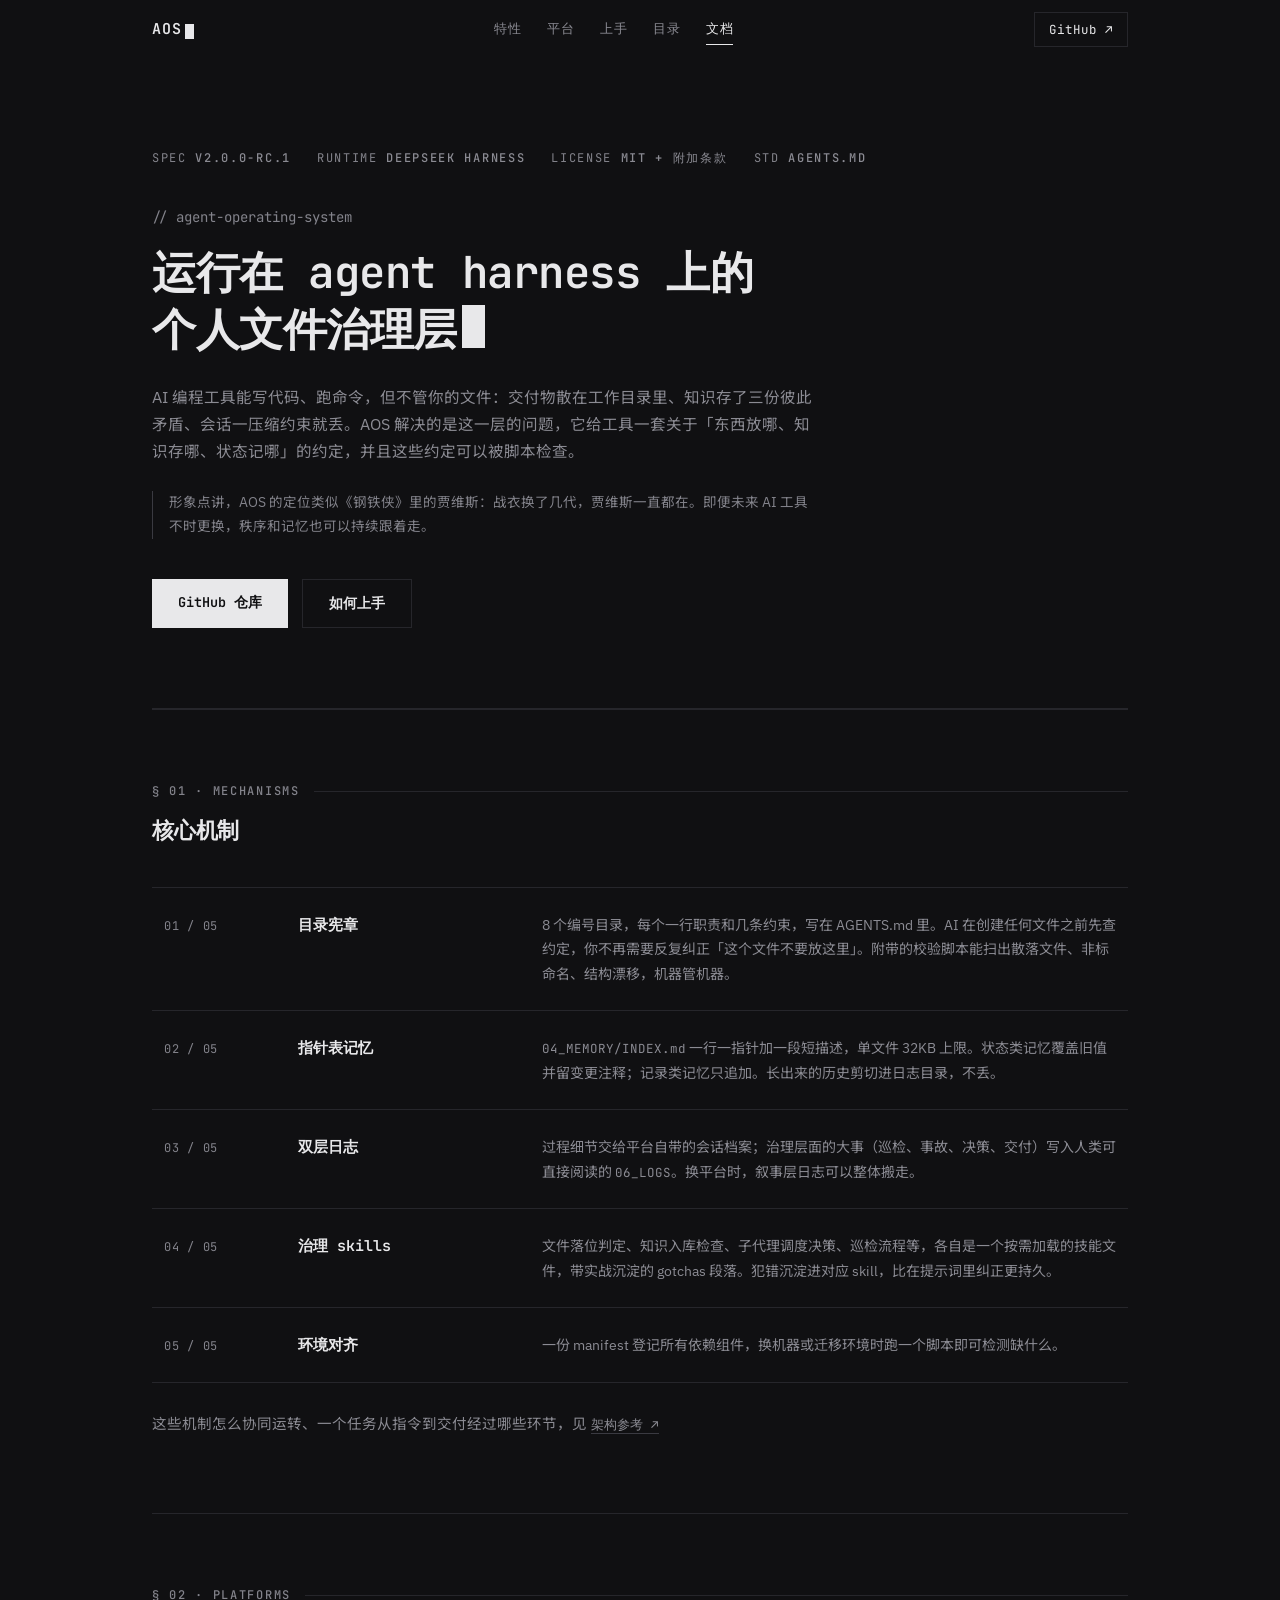
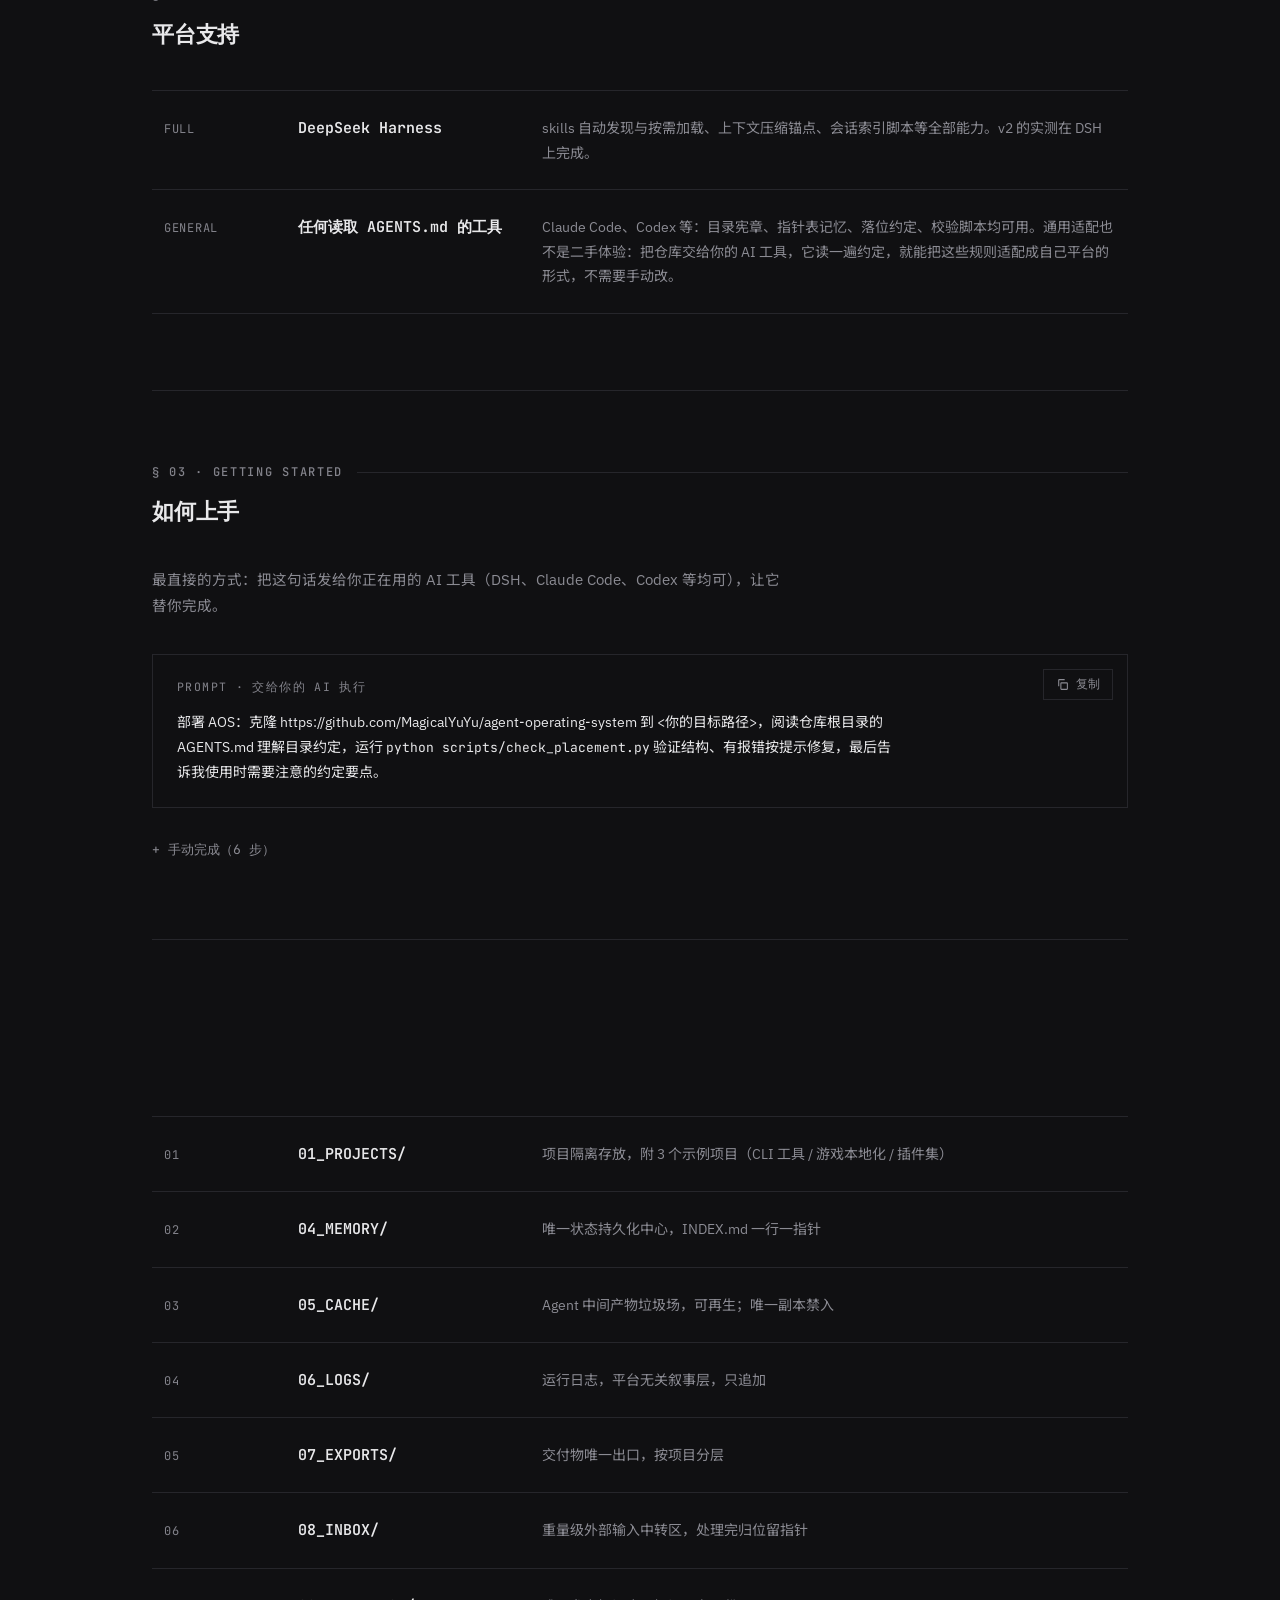
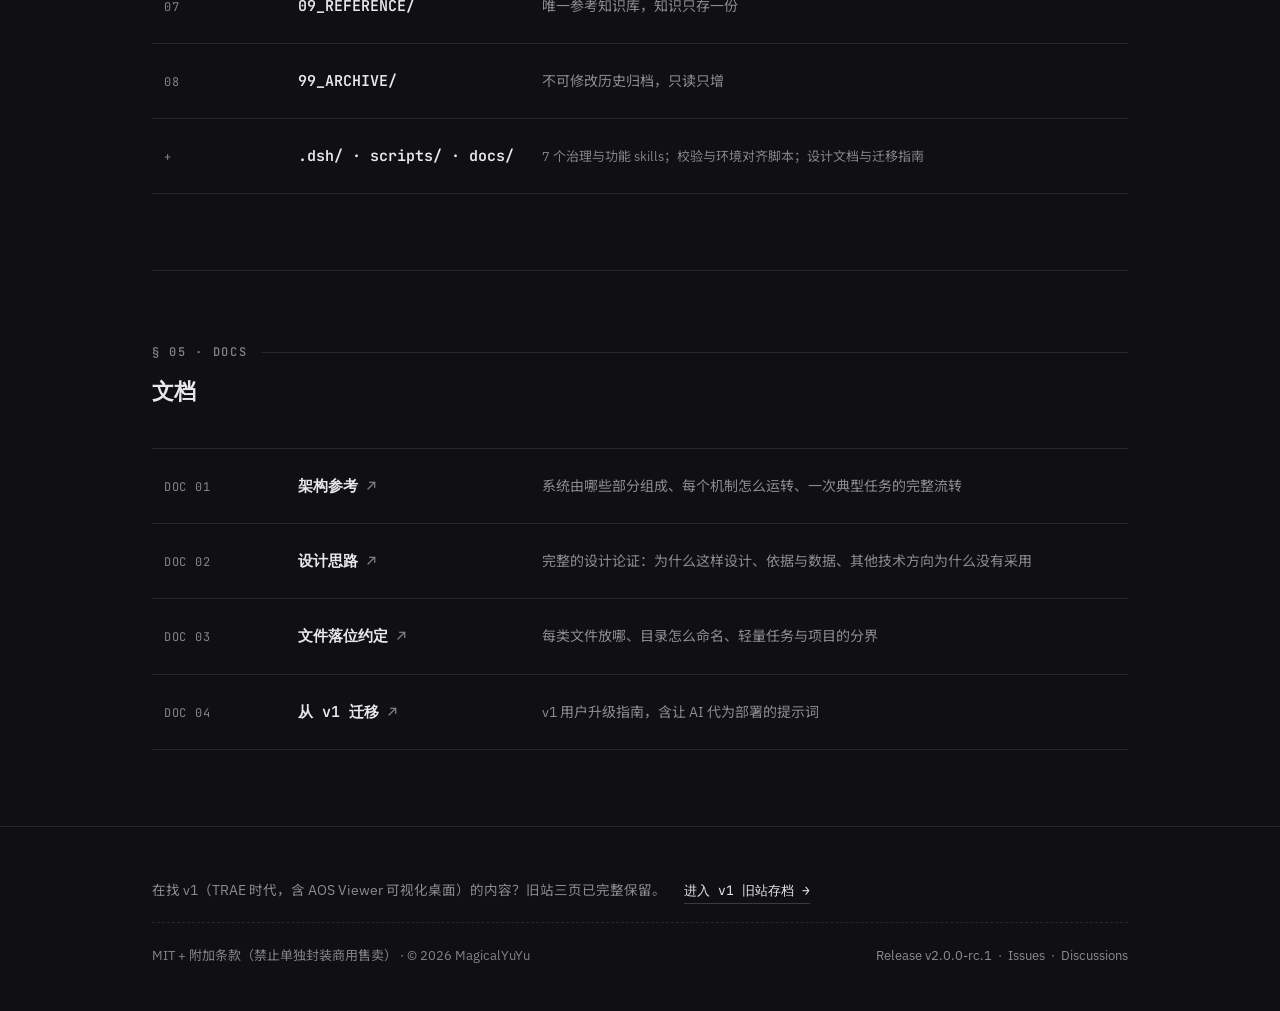
==== commit b03ad217: "site: rebuild as v2 single page (Ink Spec), v1 preserved under /v1/" ====
--- a/index.html
+++ b/index.html
@@ -3,28 +3,24 @@
 <head>
 <meta charset="UTF-8">
 <meta name="viewport" content="width=device-width, initial-scale=1.0">
-<title>AOS — Agent Operating System</title>
-<meta name="description" content="AOS 是一套操作系统形态的 Agent 运行框架：内核规则 + 文件系统 + 桌面环境 + 应用 + 持久记忆。让 AI 助手拥有跨会话记忆、项目隔离和技能复用能力，v1.1.0 新增 AOS Viewer 可视化桌面。零代码依赖，适用于 TRAE、Claude Code、Codex 等任何 AI 编程助手。">
-<meta name="keywords" content="AOS, Agent Operating System, AI 操作系统, AI 助手, 跨会话记忆, 项目隔离, 技能复用, AOS Viewer, 可视化桌面, TRAE, Claude Code, Codex">
+<title>AOS — Agent Operating System · 个人文件治理层</title>
+<meta name="description" content="AOS 是运行在类 Claude Code agent harness 上的个人文件治理层：目录宪章、指针表记忆、双层日志与治理 skills，让 AI 编程工具遵守「东西放哪、知识存哪、状态记哪」的秩序，且约定可以被脚本检查。">
+<meta name="keywords" content="AOS, Agent Operating System, 文件治理, agent harness, DeepSeek Harness, AGENTS.md, Claude Code, Codex, AI 编程">
 <meta name="author" content="MagicalYuYu">
 <meta name="robots" content="index, follow">
-<link rel="canonical" href="https://magicalyuyu.github.io/agent-operating-system/">
+<link rel="canonical" href="https://aos.magicalyu.online/">
 <!-- Open Graph -->
 <meta property="og:title" content="AOS — Agent Operating System">
-<meta property="og:description" content="AI 助手的操作系统：内核 · 文件系统 · 桌面 · 记忆大脑 — v1.1.0 新增 AOS Viewer 可视化桌面">
+<meta property="og:description" content="运行在类 Claude Code agent harness 上的个人文件治理层。目录宪章 · 指针表记忆 · 双层日志 · 治理 skills。">
 <meta property="og:type" content="website">
-<meta property="og:url" content="https://magicalyuyu.github.io/agent-operating-system/">
-<meta property="og:image" content="https://magicalyuyu.github.io/agent-operating-system/og-image.png">
-<meta property="og:image:width" content="1200">
-<meta property="og:image:height" content="630">
+<meta property="og:url" content="https://aos.magicalyu.online/">
 <meta property="og:site_name" content="AOS — Agent Operating System">
 <meta property="og:locale" content="zh_CN">
 <meta property="og:locale:alternate" content="en_US">
 <!-- Twitter Card -->
-<meta name="twitter:card" content="summary_large_image">
+<meta name="twitter:card" content="summary">
 <meta name="twitter:title" content="AOS — Agent Operating System">
-<meta name="twitter:description" content="AI 助手的操作系统：内核 · 文件系统 · 桌面 · 记忆大脑 — v1.1.0 新增 AOS Viewer 可视化桌面">
-<meta name="twitter:image" content="https://magicalyuyu.github.io/agent-operating-system/og-image.png">
+<meta name="twitter:description" content="运行在类 Claude Code agent harness 上的个人文件治理层。">
 <meta name="twitter:creator" content="@MagicalYuYu">
 <!-- 结构化数据 JSON-LD -->
 <script type="application/ld+json">
@@ -32,4482 +28,511 @@
   "@context": "https://schema.org",
   "@type": "SoftwareApplication",
   "name": "AOS — Agent Operating System",
-  "description": "操作系统形态的 Agent 运行框架：内核规则 + 文件系统 + 桌面环境 + 应用 + 持久记忆。让 AI 助手拥有跨会话记忆、项目隔离和技能复用能力，v1.1.0 新增 AOS Viewer 可视化桌面",
-  "url": "https://magicalyuyu.github.io/agent-operating-system/",
+  "description": "运行在类 Claude Code agent harness 上的个人文件治理层：目录宪章、指针表记忆、双层日志与治理 skills。",
+  "url": "https://aos.magicalyu.online/",
   "applicationCategory": "DeveloperApplication",
   "operatingSystem": "Cross-platform",
-  "offers": {
-    "@type": "Offer",
-    "price": "0",
-    "priceCurrency": "USD"
-  },
+  "softwareVersion": "2.0.0-rc.1",
+  "offers": { "@type": "Offer", "price": "0", "priceCurrency": "USD" },
   "license": "https://github.com/MagicalYuYu/agent-operating-system/blob/main/LICENSE",
-  "author": {
-    "@type": "Person",
-    "name": "MagicalYuYu",
-    "url": "https://github.com/MagicalYuYu"
-  }
+  "author": { "@type": "Person", "name": "MagicalYuYu", "url": "https://github.com/MagicalYuYu" }
 }
 </script>
-<link rel="icon" href="data:image/svg+xml,<svg xmlns='http://www.w3.org/2000/svg' viewBox='0 0 100 100'><text y='.9em' font-size='90'>🧠</text></svg>">
-<!-- 性能优化：预加载关键资源 -->
+<link rel="icon" href="data:image/svg+xml,%3Csvg xmlns='http://www.w3.org/2000/svg' viewBox='0 0 64 64'%3E%3Crect width='64' height='64' fill='%23101012'/%3E%3Cg stroke='%23E8E8EA' stroke-width='4'%3E%3Cline x1='14' y1='19' x2='50' y2='19'/%3E%3Cline x1='14' y1='32' x2='42' y2='32'/%3E%3Cline x1='14' y1='45' x2='32' y2='45'/%3E%3C/g%3E%3Crect x='36' y='41' width='14' height='8' fill='%23E8E8EA'/%3E%3C/svg%3E">
+<!-- 字体 -->
 <link rel="preconnect" href="https://fonts.googleapis.com">
 <link rel="preconnect" href="https://fonts.gstatic.com" crossorigin>
-<link rel="preload" as="style" href="https://fonts.googleapis.com/css2?family=Inter:wght@300;400;500;600;700;800;900&family=Noto+Sans+SC:wght@300;400;500;700;900&family=JetBrains+Mono:wght@400;500;600;700&display=swap">
-<link rel="stylesheet" href="https://fonts.googleapis.com/css2?family=Inter:wght@300;400;500;600;700;800;900&family=Noto+Sans+SC:wght@300;400;500;700;900&family=JetBrains+Mono:wght@400;500;600;700&display=swap" media="print" onload="this.media='all'">
-<!-- PWA 支持 -->
+<link rel="preload" as="style" href="https://fonts.googleapis.com/css2?family=JetBrains+Mono:wght@400;500;600&family=IBM+Plex+Sans:wght@400;500;600&family=Noto+Sans+SC:wght@400;500;700&display=swap">
+<link rel="stylesheet" href="https://fonts.googleapis.com/css2?family=JetBrains+Mono:wght@400;500;600&family=IBM+Plex+Sans:wght@400;500;600&family=Noto+Sans+SC:wght@400;500;700&display=swap" media="print" onload="this.media='all'">
+<!-- PWA -->
 <link rel="manifest" href="manifest.json">
-<meta name="theme-color" content="#08080d">
-<meta name="apple-mobile-web-app-capable" content="yes">
-<meta name="apple-mobile-web-app-status-bar-style" content="black-translucent">
+<meta name="theme-color" content="#101012">
+<script>document.documentElement.classList.add('js');</script>
 <style>
-  /* 字体已通过 <link> 预加载，无需 @import */
-
-  :root {
-    --bg-primary: #08080d;
-    --bg-secondary: #0f0f18;
-    --bg-card: rgba(21, 21, 34, 0.55);
-    --bg-card-solid: #151522;
-    --bg-card-hover: rgba(28, 28, 48, 0.65);
-    --accent-blue: #4f8fff;
-    --accent-cyan: #00d4ff;
-    --accent-purple: #a855f7;
-    --accent-pink: #f472b6;
-    --accent-green: #34d399;
-    --accent-orange: #fb923c;
-    --accent-red: #f87171;
-    --accent-yellow: #fbbf24;
-    --text-primary: #eeeef2;
-    --text-secondary: #9ca3af;
-    --text-muted: #6b7280;
-    --border-color: rgba(255, 255, 255, 0.08);
-    --border-hover: rgba(79, 143, 255, 0.35);
-    --glass-border: rgba(255, 255, 255, 0.12);
-    --glow-blue: 0 0 60px rgba(79, 143, 255, 0.18);
-    --glow-purple: 0 0 60px rgba(168, 85, 247, 0.18);
-    --glow-cyan: 0 0 60px rgba(0, 212, 255, 0.18);
-    --glow-green: 0 0 60px rgba(52, 211, 153, 0.18);
-    --radius-sm: 10px;
-    --radius-md: 14px;
-    --radius-lg: 20px;
-    --radius-xl: 24px;
-    --ease-out: cubic-bezier(0.16, 1, 0.3, 1);
-    --ease-spring: cubic-bezier(0.34, 1.56, 0.64, 1);
-  }
-
-  * { margin: 0; padding: 0; box-sizing: border-box; }
-
-  html { scroll-behavior: smooth; font-size: 18px; }
-
-  body {
-    font-family: 'Noto Sans SC', 'Inter', -apple-system, sans-serif;
-    background: var(--bg-primary);
-    color: var(--text-primary);
-    line-height: 1.7;
-    overflow-x: hidden;
-    cursor: none;
-  }
-
-  @media (hover: none) { body { cursor: auto; } }
-
-  /* ===== CURSOR GLOW ===== */
-  .cursor-glow {
-    position: fixed;
-    width: 320px;
-    height: 320px;
-    border-radius: 50%;
-    background: radial-gradient(circle, rgba(79, 143, 255, 0.08) 0%, rgba(168, 85, 247, 0.04) 35%, transparent 65%);
-    pointer-events: none;
-    z-index: 1;
-    transform: translate(-50%, -50%);
-    transition: opacity 0.4s;
-    mix-blend-mode: screen;
-    filter: blur(20px);
-    will-change: transform;
-  }
-
-  .cursor-dot {
-    position: fixed;
-    width: 8px;
-    height: 8px;
-    border-radius: 50%;
-    background: linear-gradient(135deg, var(--accent-cyan), var(--accent-purple));
-    pointer-events: none;
-    z-index: 9999;
-    transform: translate(-50%, -50%);
-    transition: transform 0.15s var(--ease-out), opacity 0.3s;
-    box-shadow: 0 0 12px rgba(0, 212, 255, 0.6);
-  }
-
-  @media (hover: none) { .cursor-glow, .cursor-dot { display: none; } }
-
-  /* ===== NAV ===== */
-  nav {
-    position: fixed;
-    top: 0;
-    left: 0;
-    right: 0;
-    z-index: 100;
-    padding: 0 2rem;
-    height: 72px;
-    display: flex;
-    align-items: center;
-    justify-content: space-between;
-    background: rgba(8, 8, 13, 0.55);
-    backdrop-filter: blur(24px) saturate(180%);
-    -webkit-backdrop-filter: blur(24px) saturate(180%);
-    border-bottom: 1px solid var(--border-color);
-    transition: all 0.4s var(--ease-out);
-  }
-
-  nav.scrolled {
-    background: rgba(8, 8, 13, 0.75);
-    border-bottom-color: var(--glass-border);
-    box-shadow: 0 8px 32px rgba(0, 0, 0, 0.3);
-  }
-
-  .nav-logo {
-    font-size: 1.4rem;
-    font-weight: 800;
-    letter-spacing: -0.02em;
-    text-decoration: none;
-    display: flex;
-    align-items: center;
-    gap: 8px;
-  }
-
-  .nav-logo .logo-orb {
-    width: 28px;
-    height: 28px;
-    border-radius: 50%;
-    background: linear-gradient(135deg, var(--accent-blue), var(--accent-cyan), var(--accent-purple));
-    background-size: 200% 200%;
-    animation: gradient-flow 4s ease infinite;
-    box-shadow: 0 0 16px rgba(79, 143, 255, 0.5);
-  }
-
-  .nav-logo .g {
-    background: linear-gradient(135deg, var(--accent-blue), var(--accent-cyan), var(--accent-purple));
-    background-size: 200% 200%;
-    -webkit-background-clip: text;
-    -webkit-text-fill-color: transparent;
-    background-clip: text;
-    animation: gradient-flow 4s ease infinite;
-  }
-
-  @keyframes gradient-flow {
-    0%, 100% { background-position: 0% 50%; }
-    50% { background-position: 100% 50%; }
-  }
-
-  .nav-links {
-    display: flex;
-    gap: 2rem;
-    align-items: center;
-    list-style: none;
-  }
-
-  .nav-links a {
-    color: var(--text-secondary);
-    text-decoration: none;
-    font-size: 1rem;
-    font-weight: 500;
-    transition: color 0.2s;
-    position: relative;
-  }
-
-  .nav-links a:not(.nav-cta)::after {
-    content: '';
-    position: absolute;
-    bottom: -4px;
-    left: 0;
-    width: 0;
-    height: 1px;
-    background: linear-gradient(90deg, var(--accent-blue), var(--accent-cyan));
-    transition: width 0.3s var(--ease-out);
-  }
-
-  .nav-links a:not(.nav-cta):hover { color: var(--text-primary); }
-  .nav-links a:not(.nav-cta):hover::after { width: 100%; }
-
-  .nav-cta {
-    padding: 10px 24px !important;
-    background: linear-gradient(135deg, var(--accent-blue), var(--accent-purple));
-    background-size: 200% 200%;
-    border-radius: 100px !important;
-    color: white !important;
-    font-weight: 600 !important;
-    transition: transform 0.3s var(--ease-spring), box-shadow 0.3s, background-position 0.6s !important;
-    box-shadow: 0 4px 16px rgba(79, 143, 255, 0.25);
-  }
-
-  .nav-cta:hover {
-    transform: translateY(-2px) scale(1.04);
-    box-shadow: 0 8px 28px rgba(79, 143, 255, 0.45);
-    background-position: 100% 50%;
-  }
-
-  /* ===== HERO ===== */
-  .hero {
-    position: relative;
-    min-height: 100vh;
-    display: flex;
-    align-items: center;
-    justify-content: center;
-    text-align: center;
-    overflow: hidden;
-    padding-top: 72px;
-  }
-
-  /* Aurora 流动背景 */
-  .aurora {
-    position: absolute;
-    inset: -20%;
-    z-index: 0;
-    overflow: hidden;
-  }
-
-  .aurora-blob {
-    position: absolute;
-    border-radius: 50%;
-    filter: blur(80px);
-    opacity: 0.55;
-    mix-blend-mode: screen;
-    will-change: transform;
-  }
-
-  .aurora-blob.b1 {
-    width: 50vw;
-    height: 50vw;
-    background: radial-gradient(circle, var(--accent-blue), transparent 70%);
-    top: 10%;
-    left: 5%;
-    animation: aurora-1 18s ease-in-out infinite;
-  }
-
-  .aurora-blob.b2 {
-    width: 45vw;
-    height: 45vw;
-    background: radial-gradient(circle, var(--accent-purple), transparent 70%);
-    top: 30%;
-    right: 0%;
-    animation: aurora-2 22s ease-in-out infinite;
-  }
-
-  .aurora-blob.b3 {
-    width: 40vw;
-    height: 40vw;
-    background: radial-gradient(circle, var(--accent-cyan), transparent 70%);
-    bottom: 5%;
-    left: 30%;
-    animation: aurora-3 20s ease-in-out infinite;
-  }
-
-  .aurora-blob.b4 {
-    width: 35vw;
-    height: 35vw;
-    background: radial-gradient(circle, var(--accent-pink), transparent 70%);
-    bottom: 20%;
-    right: 20%;
-    opacity: 0.35;
-    animation: aurora-4 24s ease-in-out infinite;
-  }
-
-  @keyframes aurora-1 {
-    0%, 100% { transform: translate(0, 0) scale(1); }
-    33% { transform: translate(20vw, 10vh) scale(1.15); }
-    66% { transform: translate(-10vw, 20vh) scale(0.9); }
-  }
-  @keyframes aurora-2 {
-    0%, 100% { transform: translate(0, 0) scale(1); }
-    33% { transform: translate(-15vw, 15vh) scale(0.85); }
-    66% { transform: translate(10vw, -10vh) scale(1.2); }
-  }
-  @keyframes aurora-3 {
-    0%, 100% { transform: translate(0, 0) scale(1); }
-    50% { transform: translate(15vw, -20vh) scale(1.25); }
-  }
-  @keyframes aurora-4 {
-    0%, 100% { transform: translate(0, 0) scale(1); }
-    50% { transform: translate(-20vw, -10vh) scale(1.1); }
-  }
-
-  .hero-grid {
-    position: absolute;
-    inset: 0;
-    background-image:
-      linear-gradient(rgba(255, 255, 255, 0.025) 1px, transparent 1px),
-      linear-gradient(90deg, rgba(255, 255, 255, 0.025) 1px, transparent 1px);
-    background-size: 80px 80px;
-    mask-image: radial-gradient(ellipse 60% 60% at 50% 50%, black 10%, transparent 70%);
-    -webkit-mask-image: radial-gradient(ellipse 60% 60% at 50% 50%, black 10%, transparent 70%);
-    z-index: 1;
-  }
-
-  .hero-noise {
-    position: absolute;
-    inset: 0;
-    z-index: 2;
-    opacity: 0.04;
-    background-image: url("data:image/svg+xml,%3Csvg viewBox='0 0 200 200' xmlns='http://www.w3.org/2000/svg'%3E%3Cfilter id='n'%3E%3CfeTurbulence type='fractalNoise' baseFrequency='0.85' numOctaves='3' /%3E%3C/filter%3E%3Crect width='100%25' height='100%25' filter='url(%23n)' /%3E%3C/svg%3E");
-    pointer-events: none;
-  }
-
-  /* 浮动 emoji */
-  .floating-emoji {
-    position: absolute;
-    font-size: 2.3rem;
-    opacity: 0.5;
-    z-index: 3;
-    pointer-events: none;
-    filter: drop-shadow(0 0 12px rgba(79, 143, 255, 0.4));
-    animation: float-emoji 8s ease-in-out infinite;
-  }
-
-  .floating-emoji.e1 { top: 18%; left: 12%; animation-delay: 0s; }
-  .floating-emoji.e2 { top: 25%; right: 14%; animation-delay: 1.5s; font-size: 2.1rem; }
-  .floating-emoji.e3 { bottom: 22%; left: 18%; animation-delay: 3s; font-size: 2.5rem; }
-  .floating-emoji.e4 { bottom: 28%; right: 16%; animation-delay: 4.5s; }
-  .floating-emoji.e5 { top: 50%; left: 8%; animation-delay: 2s; font-size: 1.9rem; }
-  .floating-emoji.e6 { top: 40%; right: 9%; animation-delay: 5s; font-size: 2.2rem; }
-
-  @keyframes float-emoji {
-    0%, 100% { transform: translateY(0) rotate(0deg); }
-    50% { transform: translateY(-20px) rotate(8deg); }
-  }
-
-  /* ===== HERO 多窗口悬浮卡（呼应桌面 mockup 风格） ===== */
-  .hero-window {
-    position: absolute;
-    width: 200px;
-    background: rgba(13, 15, 23, 0.7);
-    backdrop-filter: blur(20px) saturate(180%);
-    -webkit-backdrop-filter: blur(20px) saturate(180%);
-    border: 1px solid rgba(255, 255, 255, 0.08);
-    border-radius: 12px;
-    box-shadow: 0 8px 32px rgba(0, 0, 0, 0.4), 0 0 24px rgba(79, 143, 255, 0.08);
-    overflow: hidden;
-    z-index: 4;
-    opacity: 0;
-    transform: translateY(20px) scale(0.96) rotate(var(--tilt, 0deg));
-    animation: hero-window-in 1.2s var(--ease-out) 1s forwards, hero-window-float 8s ease-in-out 2.2s infinite;
-  }
-
-  @keyframes hero-window-in {
-    to { opacity: 1; transform: translateY(0) scale(1) rotate(var(--tilt, 0deg)); }
-  }
-
-  @keyframes hero-window-float {
-    0%, 100% { transform: translateY(0) scale(1) rotate(var(--tilt, 0deg)); }
-    50% { transform: translateY(-12px) scale(1.01) rotate(calc(var(--tilt, 0deg) + 1deg)); }
-  }
-
-  .hero-window-titlebar {
-    display: flex;
-    align-items: center;
-    gap: 6px;
-    padding: 8px 12px;
-    background: rgba(8, 9, 15, 0.6);
-    border-bottom: 1px solid var(--border-color);
-    font-size: 0.68rem;
-    color: var(--text-muted);
-    font-family: 'JetBrains Mono', monospace;
-  }
-
-  .hero-window-traffic {
-    display: flex;
-    gap: 4px;
-  }
-
-  .hero-window-traffic span {
-    width: 8px;
-    height: 8px;
-    border-radius: 50%;
-  }
-
-  .hero-window-traffic .r { background: #ff5f57; }
-  .hero-window-traffic .y { background: #febc2e; }
-  .hero-window-traffic .g { background: #28c840; }
-
-  .hero-window-title {
-    margin-left: auto;
-    font-weight: 600;
-  }
-
-  .hero-window-body {
-    padding: 12px 14px;
-    display: flex;
-    flex-direction: column;
-    gap: 6px;
-  }
-
-  .hero-window-row {
-    display: flex;
-    align-items: center;
-    gap: 6px;
-    font-size: 0.72rem;
-    color: var(--text-secondary);
-    font-family: 'JetBrains Mono', monospace;
-  }
-
-  .hero-window-row .dot {
-    width: 6px;
-    height: 6px;
-    border-radius: 50%;
-    flex-shrink: 0;
-  }
-  .hero-window-row .dot.green { background: var(--accent-green); box-shadow: 0 0 5px rgba(52, 211, 153, 0.6); }
-  .hero-window-row .dot.blue { background: var(--accent-blue); box-shadow: 0 0 5px rgba(79, 143, 255, 0.6); }
-  .hero-window-row .dot.cyan { background: var(--accent-cyan); box-shadow: 0 0 5px rgba(0, 212, 255, 0.6); }
-  .hero-window-row .dot.purple { background: var(--accent-purple); box-shadow: 0 0 5px rgba(168, 85, 247, 0.6); }
-
-  .hero-window-row span:nth-child(2) { flex: 1; }
-
-  .hero-window-tag {
-    font-size: 0.62rem;
-    padding: 1px 6px;
-    border-radius: 4px;
-    background: rgba(52, 211, 153, 0.12);
-    color: var(--accent-green);
-    font-weight: 600;
-  }
-
-  /* 左侧窗口：系统状态（左倾 -4deg） */
-  .hero-window.w-left {
-    --tilt: -4deg;
-    top: 14%;
-    left: 2%;
-    animation-delay: 1s, 2.2s;
-  }
-
-  /* 右侧窗口：项目面板（右倾 +3deg） */
-  .hero-window.w-right {
-    --tilt: 3deg;
-    bottom: 12%;
-    right: 3%;
-    animation-delay: 1.3s, 2.8s;
-  }
-
-  @media (max-width: 1100px) {
-    .hero-window { display: none; }
-  }
-
-  .hero-content {
-    position: relative;
-    z-index: 5;
-    max-width: 960px;
-    padding: 2rem;
-  }
-
-  .hero-badge {
-    display: inline-flex;
-    align-items: center;
-    gap: 8px;
-    padding: 8px 22px;
-    background: rgba(79, 143, 255, 0.08);
-    border: 1px solid rgba(79, 143, 255, 0.2);
-    border-radius: 100px;
-    font-size: 0.95rem;
-    color: var(--accent-blue);
-    margin-bottom: 2rem;
-    letter-spacing: 0.3px;
-    backdrop-filter: blur(10px);
-    -webkit-backdrop-filter: blur(10px);
-    opacity: 0;
-    transform: translateY(20px);
-    animation: fade-up 0.8s var(--ease-out) 0.2s forwards;
-  }
-
-  .hero-badge .dot {
-    width: 6px; height: 6px;
-    background: var(--accent-green);
-    border-radius: 50%;
-    animation: pulse 2s infinite;
-    box-shadow: 0 0 8px var(--accent-green);
-  }
-
-  @keyframes pulse {
-    0%, 100% { opacity: 1; transform: scale(1); }
-    50% { opacity: 0.4; transform: scale(1.3); }
-  }
-
-  @keyframes fade-up {
-    to { opacity: 1; transform: translateY(0); }
-  }
-
-  .hero-title {
-    font-size: clamp(2.38rem, 5.525vw, 5.1rem);
-    font-weight: 900;
-    line-height: 1.08;
-    margin-bottom: 1.5rem;
-    letter-spacing: -0.03em;
-    opacity: 0;
-    transform: translateY(30px);
-    animation: fade-up 1s var(--ease-out) 0.4s forwards;
-  }
-  /* 英文版 hero 字体缩小（英文词汇较长，避免占满屏幕） */
-  body.lang-en .hero-title {
-    font-size: clamp(1.9rem, 4.2vw, 3.8rem);
-    letter-spacing: -0.02em;
-  }
-  /* 中文版 subtitle 加宽，确保"让 AI 助手不再失忆..."一行完整显示 */
-  body.lang-zh .hero-subtitle {
-    max-width: 760px;
-  }
-
-  .hero-title .gradient-text {
-    background: linear-gradient(135deg, var(--accent-blue) 0%, var(--accent-cyan) 35%, var(--accent-purple) 70%, var(--accent-pink) 100%);
-    background-size: 300% 300%;
-    -webkit-background-clip: text;
-    -webkit-text-fill-color: transparent;
-    background-clip: text;
-    animation: gradient-flow 6s ease infinite;
-  }
-
-  .hero-subtitle {
-    font-size: clamp(1.2rem, 2vw, 1.5rem);
-    color: var(--text-secondary);
-    max-width: 680px;
-    margin: 0 auto 2.5rem;
-    font-weight: 300;
-    line-height: 1.9;
-    opacity: 0;
-    transform: translateY(20px);
-    animation: fade-up 1s var(--ease-out) 0.6s forwards;
-  }
-
-  .hero-subtitle strong { color: var(--text-primary); font-weight: 600; }
-
-  /* hero 关键词不拆行（内核/文件系统/桌面/记忆大脑等） */
-  .hero-kw { white-space: nowrap; color: var(--text-primary); font-weight: 500; }
-
-  .hero-actions {
-    display: flex;
-    gap: 14px;
-    justify-content: center;
-    flex-wrap: wrap;
-    margin-bottom: 3rem;
-    opacity: 0;
-    transform: translateY(20px);
-    animation: fade-up 1s var(--ease-out) 0.8s forwards;
-  }
-
-  .btn {
-    display: inline-flex;
-    align-items: center;
-    gap: 8px;
-    padding: 14px 32px;
-    border-radius: 100px;
-    font-size: 1.05rem;
-    font-weight: 600;
-    text-decoration: none;
-    transition: all 0.3s var(--ease-spring);
-    cursor: none;
-    border: none;
-    position: relative;
-    overflow: hidden;
-  }
-
-  .btn-primary {
-    background: linear-gradient(135deg, var(--accent-blue), var(--accent-purple));
-    background-size: 200% 200%;
-    color: white;
-    box-shadow: 0 4px 20px rgba(79, 143, 255, 0.3);
-  }
-
-  .btn-primary::before {
-    content: '';
-    position: absolute;
-    top: 0; left: -100%;
-    width: 100%;
-    height: 100%;
-    background: linear-gradient(90deg, transparent, rgba(255, 255, 255, 0.25), transparent);
-    transition: left 0.6s var(--ease-out);
-  }
-
-  .btn-primary:hover {
-    transform: translateY(-3px) scale(1.03);
-    box-shadow: 0 12px 36px rgba(79, 143, 255, 0.5);
-    background-position: 100% 50%;
-  }
-
-  .btn-primary:hover::before { left: 100%; }
-
-  .btn-secondary {
-    background: rgba(255, 255, 255, 0.04);
-    border: 1px solid var(--glass-border);
-    color: var(--text-primary);
-    backdrop-filter: blur(12px);
-    -webkit-backdrop-filter: blur(12px);
-  }
-
-  .btn-secondary:hover {
-    border-color: var(--border-hover);
-    background: rgba(255, 255, 255, 0.08);
-    transform: translateY(-3px);
-    box-shadow: 0 8px 24px rgba(0, 0, 0, 0.3);
-  }
-
-  .hero-stats {
-    display: flex;
-    gap: 3rem;
-    justify-content: center;
-    flex-wrap: wrap;
-    opacity: 0;
-    transform: translateY(20px);
-    animation: fade-up 1s var(--ease-out) 1s forwards;
-  }
-
-  .hero-stat {
-    text-align: center;
-    position: relative;
-  }
-
-  .hero-stat:not(:last-child)::after {
-    content: '';
-    position: absolute;
-    right: -1.5rem;
-    top: 50%;
-    transform: translateY(-50%);
-    width: 1px;
-    height: 30px;
-    background: var(--border-color);
-  }
-
-  .hero-stat-num {
-    font-size: 2.2rem;
-    font-weight: 800;
-    background: linear-gradient(135deg, var(--accent-blue), var(--accent-cyan), var(--accent-purple));
-    background-size: 200% 200%;
-    -webkit-background-clip: text;
-    -webkit-text-fill-color: transparent;
-    background-clip: text;
-    animation: gradient-flow 5s ease infinite;
-    font-family: 'Inter', sans-serif;
-  }
-
-  .hero-stat-label {
-    font-size: 0.9rem;
-    color: var(--text-muted);
-    margin-top: 2px;
-    letter-spacing: 0.5px;
-  }
-
-  .scroll-hint {
-    position: absolute;
-    bottom: 2rem;
-    left: 50%;
-    transform: translateX(-50%);
-    z-index: 5;
-    color: var(--text-muted);
-    font-size: 0.85rem;
-    letter-spacing: 2px;
-    text-transform: uppercase;
-    opacity: 0;
-    animation: fade-up 1s var(--ease-out) 1.4s forwards;
-  }
-
-  .scroll-hint .arrow {
-    display: block;
-    width: 1px;
-    height: 30px;
-    background: linear-gradient(180deg, var(--text-muted), transparent);
-    margin: 8px auto 0;
-    animation: scroll-arrow 2s ease-in-out infinite;
-  }
-
-  @keyframes scroll-arrow {
-    0%, 100% { transform: scaleY(1); opacity: 0.5; }
-    50% { transform: scaleY(1.5); opacity: 1; }
-  }
-
-  /* ===== SECTIONS ===== */
-  .section {
-    max-width: 1280px;
-    margin: 0 auto;
-    padding: 7rem 2rem;
-    position: relative;
-    z-index: 5;
-  }
-
-  .section-label {
-    display: inline-flex;
-    align-items: center;
-    gap: 8px;
-    font-size: 0.9rem;
-    font-weight: 600;
-    text-transform: uppercase;
-    letter-spacing: 2.5px;
-    margin-bottom: 1rem;
-    padding: 5px 14px;
-    border-radius: 100px;
-    background: rgba(255, 255, 255, 0.03);
-    border: 1px solid var(--border-color);
-  }
-
-  .section-label.blue { color: var(--accent-blue); background: rgba(79, 143, 255, 0.06); border-color: rgba(79, 143, 255, 0.15); }
-  .section-label.purple { color: var(--accent-purple); background: rgba(168, 85, 247, 0.06); border-color: rgba(168, 85, 247, 0.15); }
-  .section-label.cyan { color: var(--accent-cyan); background: rgba(0, 212, 255, 0.06); border-color: rgba(0, 212, 255, 0.15); }
-  .section-label.green { color: var(--accent-green); background: rgba(52, 211, 153, 0.06); border-color: rgba(52, 211, 153, 0.15); }
-  .section-label.orange { color: var(--accent-orange); background: rgba(251, 146, 60, 0.06); border-color: rgba(251, 146, 60, 0.15); }
-  .section-label.pink { color: var(--accent-pink); background: rgba(244, 114, 182, 0.06); border-color: rgba(244, 114, 182, 0.15); }
-  .section-label.red { color: var(--accent-red); background: rgba(248, 113, 113, 0.06); border-color: rgba(248, 113, 113, 0.15); }
-
-  .section-title {
-    font-size: clamp(1.53rem, 2.975vw, 2.55rem);
-    font-weight: 800;
-    margin-bottom: 0.8rem;
-    letter-spacing: -0.02em;
-  }
-
-  .section-desc {
-    font-size: 1.15rem;
-    color: var(--text-secondary);
-    max-width: 760px;
-    margin-bottom: 3rem;
-    line-height: 1.8;
-  }
-
-  .section-desc strong { color: var(--text-primary); font-weight: 600; }
-
-  /* ===== SCROLL REVEAL ===== */
-  .reveal {
-    opacity: 0;
-    transform: translateY(40px);
-    transition: opacity 0.8s var(--ease-out), transform 0.8s var(--ease-out);
-  }
-
-  .reveal.visible {
-    opacity: 1;
-    transform: translateY(0);
-  }
-
-  .reveal-stagger > * {
-    opacity: 0;
-    transform: translateY(40px);
-    transition: opacity 0.7s var(--ease-out), transform 0.7s var(--ease-out);
-  }
-
-  .reveal-stagger.visible > * {
-    opacity: 1;
-    transform: translateY(0);
-  }
-
-  .reveal-stagger.visible > *:nth-child(1) { transition-delay: 0.05s; }
-  .reveal-stagger.visible > *:nth-child(2) { transition-delay: 0.15s; }
-  .reveal-stagger.visible > *:nth-child(3) { transition-delay: 0.25s; }
-  .reveal-stagger.visible > *:nth-child(4) { transition-delay: 0.35s; }
-  .reveal-stagger.visible > *:nth-child(5) { transition-delay: 0.45s; }
-  .reveal-stagger.visible > *:nth-child(6) { transition-delay: 0.55s; }
-  .reveal-stagger.visible > *:nth-child(7) { transition-delay: 0.65s; }
-  .reveal-stagger.visible > *:nth-child(8) { transition-delay: 0.75s; }
-  .reveal-stagger.visible > *:nth-child(9) { transition-delay: 0.85s; }
-  .reveal-stagger.visible > *:nth-child(10) { transition-delay: 0.95s; }
-
-  /* ===== PAIN CARDS - 横向无限滚动 ===== */
-  .pain-marquee {
-    position: relative;
-    overflow: hidden;
-    margin: 0 -2rem;
-    padding: 1rem 0;
-    -webkit-mask-image: linear-gradient(90deg, transparent 0%, black 8%, black 92%, transparent 100%);
-    mask-image: linear-gradient(90deg, transparent 0%, black 8%, black 92%, transparent 100%);
-  }
-
-  .pain-track {
-    display: flex;
-    gap: 18px;
-    width: max-content;
-    animation: marquee-scroll 45s linear infinite;
-  }
-
-  .pain-marquee:hover .pain-track {
-    animation-play-state: paused;
-  }
-
-  @keyframes marquee-scroll {
-    0% { transform: translateX(0); }
-    100% { transform: translateX(calc(-50% - 9px)); }
-  }
-
-  .pain-card {
-    background: var(--bg-card);
-    backdrop-filter: blur(16px) saturate(180%);
-    -webkit-backdrop-filter: blur(16px) saturate(180%);
-    border: 1px solid var(--glass-border);
-    border-radius: var(--radius-md);
-    padding: 2.2rem;
-    transition: all 0.4s var(--ease-out);
-    position: relative;
-    overflow: hidden;
-    width: 320px;
-    flex-shrink: 0;
-  }
-
-  .pain-card::before {
-    content: '';
-    position: absolute;
-    top: 0; left: 0; right: 0;
-    height: 2px;
-    background: linear-gradient(90deg, var(--accent-red), var(--accent-orange));
-    opacity: 0;
-    transition: opacity 0.3s;
-  }
-
-  .pain-card::after {
-    content: '';
-    position: absolute;
-    inset: 0;
-    background: radial-gradient(circle at var(--mx, 50%) var(--my, 50%), rgba(248, 113, 113, 0.08), transparent 50%);
-    opacity: 0;
-    transition: opacity 0.3s;
-    pointer-events: none;
-  }
-
-  .pain-card:hover::before { opacity: 1; }
-  .pain-card:hover::after { opacity: 1; }
-  .pain-card:hover {
-    border-color: rgba(248, 113, 113, 0.25);
-    transform: translateY(-5px);
-    box-shadow: 0 12px 40px rgba(248, 113, 113, 0.1);
-  }
-
-  .pain-icon { font-size: 1.8rem; margin-bottom: 0.8rem; }
-  .pain-title { font-size: 1.2rem; font-weight: 700; margin-bottom: 0.4rem; }
-  .pain-desc { font-size: 1rem; color: var(--text-secondary); line-height: 1.7; }
-
-  /* ===== COMPARISON - 呼吸感浮动 + 视差 ===== */
-  .comparison-wrapper {
-    display: grid;
-    grid-template-columns: 1fr 1fr;
-    gap: 20px;
-    perspective: 1000px;
-  }
-
-  @media (max-width: 768px) { .comparison-wrapper { grid-template-columns: 1fr; } }
-
-  .comparison-col {
-    background: var(--bg-card);
-    backdrop-filter: blur(16px) saturate(180%);
-    -webkit-backdrop-filter: blur(16px) saturate(180%);
-    border: 1px solid var(--glass-border);
-    border-radius: var(--radius-lg);
-    padding: 2.4rem;
-    position: relative;
-    overflow: hidden;
-    animation: breathe 6s ease-in-out infinite;
-    transition: transform 0.4s var(--ease-out), box-shadow 0.4s;
-    transform-style: preserve-3d;
-    will-change: transform;
-  }
-
-  .comparison-col.before {
-    border-color: rgba(248, 113, 113, 0.15);
-    animation-delay: 0s;
-  }
-
-  .comparison-col.after {
-    border-color: rgba(52, 211, 153, 0.15);
-    animation-delay: 3s;
-  }
-
-  @keyframes breathe {
-    0%, 100% { transform: translateY(0); }
-    50% { transform: translateY(-8px); }
-  }
-
-  .comparison-col::before {
-    content: '';
-    position: absolute;
-    top: 0; left: 0; right: 0;
-    height: 2px;
-  }
-
-  .comparison-col.before::before { background: linear-gradient(90deg, var(--accent-red), var(--accent-orange)); }
-  .comparison-col.after::before { background: linear-gradient(90deg, var(--accent-green), var(--accent-cyan)); }
-
-  .comparison-col::after {
-    content: '';
-    position: absolute;
-    inset: 0;
-    background: radial-gradient(circle at 50% 0%, rgba(79, 143, 255, 0.06), transparent 60%);
-    pointer-events: none;
-  }
-
-  .comparison-header {
-    display: flex;
-    align-items: center;
-    gap: 10px;
-    margin-bottom: 1.5rem;
-    font-weight: 700;
-    font-size: 1.2rem;
-  }
-
-  .comparison-header.before-h { color: var(--accent-red); }
-  .comparison-header.after-h { color: var(--accent-green); }
-
-  .chat-bubble {
-    padding: 14px 18px;
-    border-radius: var(--radius-sm);
-    margin-bottom: 10px;
-    font-size: 0.98rem;
-    line-height: 1.6;
-    background: rgba(255, 255, 255, 0.03);
-    border: 1px solid var(--border-color);
-    backdrop-filter: blur(8px);
-    -webkit-backdrop-filter: blur(8px);
-  }
-
-  .chat-bubble.user {
-    background: rgba(79, 143, 255, 0.08);
-    border: 1px solid rgba(79, 143, 255, 0.15);
-    margin-left: 15%;
-  }
-
-  .chat-bubble.ai {
-    background: rgba(255, 255, 255, 0.02);
-    border: 1px solid var(--border-color);
-    margin-right: 15%;
-  }
-
-  .chat-bubble .label {
-    font-size: 0.8rem;
-    font-weight: 600;
-    margin-bottom: 3px;
-    text-transform: uppercase;
-    letter-spacing: 1px;
-  }
-
-  .chat-bubble.user .label { color: var(--accent-blue); }
-  .chat-bubble.ai .label { color: var(--accent-purple); }
-
-  .chat-tag {
-    font-size: 0.82rem;
-    padding: 3px 10px;
-    border-radius: 4px;
-    display: inline-block;
-    margin-bottom: 4px;
-    font-weight: 600;
-  }
-
-  .chat-tag.auto { background: rgba(0, 212, 255, 0.12); color: var(--accent-cyan); }
-  .chat-tag.mem { background: rgba(52, 211, 153, 0.12); color: var(--accent-green); }
-
-  /* ===== FLOW ===== */
-  .flow-container {
-    background: var(--bg-card);
-    backdrop-filter: blur(16px) saturate(180%);
-    -webkit-backdrop-filter: blur(16px) saturate(180%);
-    border: 1px solid var(--glass-border);
-    border-radius: var(--radius-xl);
-    padding: 3.5rem 3rem;
-    position: relative;
-    overflow: hidden;
-  }
-
-  .flow-container::before {
-    content: '';
-    position: absolute;
-    inset: 0;
-    background: radial-gradient(ellipse 50% 50% at 50% 50%, rgba(79, 143, 255, 0.04) 0%, transparent 70%);
-    pointer-events: none;
-  }
-
-  .flow-steps {
-    display: flex;
-    flex-direction: column;
-    gap: 0;
-    position: relative;
-    z-index: 1;
-  }
-
-  .flow-step {
-    display: flex;
-    align-items: flex-start;
-    gap: 20px;
-    padding: 1rem 0;
-  }
-
-  .flow-step-indicator {
-    display: flex;
-    flex-direction: column;
-    align-items: center;
-    flex-shrink: 0;
-  }
-
-  .flow-step-num {
-    width: 48px;
-    height: 48px;
-    border-radius: 12px;
-    display: flex;
-    align-items: center;
-    justify-content: center;
-    font-weight: 800;
-    font-size: 1.1rem;
-    color: white;
-    position: relative;
-    z-index: 1;
-    box-shadow: 0 4px 16px rgba(0, 0, 0, 0.3);
-    transition: transform 0.3s var(--ease-spring);
-  }
-
-  .flow-step:hover .flow-step-num {
-    transform: scale(1.1) rotate(5deg);
-  }
-
-  .flow-step-line {
-    width: 2px;
-    flex: 1;
-    min-height: 16px;
-    background: linear-gradient(180deg, rgba(79, 143, 255, 0.3), rgba(168, 85, 247, 0.3));
-  }
-
-  .flow-step:last-child .flow-step-line { display: none; }
-
-  .flow-step-content { flex: 1; padding-top: 8px; }
-  .flow-step-title { font-weight: 700; font-size: 1.15rem; margin-bottom: 4px; }
-  .flow-step-desc { font-size: 1rem; color: var(--text-secondary); line-height: 1.6; }
-
-  .flow-step-tag {
-    display: inline-block;
-    padding: 3px 12px;
-    border-radius: 6px;
-    font-size: 0.82rem;
-    font-weight: 600;
-    margin-top: 6px;
-  }
-
-  /* ===== DIR VISUAL ===== */
-  .dir-visual {
-    display: grid;
-    grid-template-columns: repeat(auto-fill, minmax(230px, 1fr));
-    gap: 16px;
-  }
-
-  .dir-card {
-    background: var(--bg-card);
-    backdrop-filter: blur(16px) saturate(180%);
-    -webkit-backdrop-filter: blur(16px) saturate(180%);
-    border: 1px solid var(--glass-border);
-    border-radius: var(--radius-md);
-    padding: 1.8rem;
-    transition: transform 0.3s var(--ease-out), border-color 0.3s, box-shadow 0.3s;
-    cursor: none;
-    position: relative;
-    overflow: hidden;
-    transform-style: preserve-3d;
-    will-change: transform;
-  }
-
-  .dir-card::after {
-    content: '';
-    position: absolute;
-    inset: 0;
-    background: radial-gradient(circle at var(--mx, 50%) var(--my, 50%), rgba(79, 143, 255, 0.12), transparent 50%);
-    opacity: 0;
-    transition: opacity 0.3s;
-    pointer-events: none;
-  }
-
-  .dir-card:hover::after { opacity: 1; }
-  .dir-card:hover {
-    border-color: var(--border-hover);
-    box-shadow: var(--glow-blue);
-  }
-
-  .dir-card-icon { font-size: 1.8rem; margin-bottom: 0.6rem; }
-  .dir-card-name { font-weight: 700; font-size: 1rem; font-family: 'JetBrains Mono', monospace; margin-bottom: 4px; }
-  .dir-card-desc { font-size: 0.9rem; color: var(--text-secondary); line-height: 1.5; }
-
-  /* ===== LIFECYCLE (AOS 生命周期闭环) ===== */
-  .lifecycle-wrap {
-    position: relative;
-    margin-top: 1rem;
-  }
-
-  /* 时间轴主轴 */
-  .lifecycle-axis {
-    position: absolute;
-    left: 50%;
-    top: 0;
-    bottom: 0;
-    width: 2px;
-    background: linear-gradient(180deg, transparent 0%, var(--accent-blue) 8%, var(--accent-cyan) 50%, var(--accent-purple) 92%, transparent 100%);
-    transform: translateX(-50%);
-    opacity: 0.4;
-  }
-
-  .lifecycle-stages {
-    display: flex;
-    flex-direction: column;
-    gap: 28px;
-    position: relative;
-  }
-
-  .lifecycle-stage {
-    display: grid;
-    grid-template-columns: 1fr 60px 1fr;
-    align-items: center;
-    gap: 12px;
-  }
-
-  .lifecycle-node {
-    grid-column: 2;
-    display: flex;
-    flex-direction: column;
-    align-items: center;
-    gap: 4px;
-    z-index: 2;
-    position: relative;
-  }
-
-  .lifecycle-node-dot {
-    width: 44px;
-    height: 44px;
-    border-radius: 50%;
-    background: var(--bg-card-solid);
-    border: 2px solid var(--accent-blue);
-    display: flex;
-    align-items: center;
-    justify-content: center;
-    font-size: 1.4rem;
-    box-shadow: 0 0 0 6px rgba(8, 8, 13, 0.9), 0 0 24px rgba(79, 143, 255, 0.25);
-    transition: transform 0.3s var(--ease-spring);
-  }
-
-  .lifecycle-stage:hover .lifecycle-node-dot {
-    transform: scale(1.08);
-  }
-
-  .lifecycle-node-step {
-    font-size: 0.7rem;
-    color: var(--text-muted);
-    font-family: 'JetBrains Mono', monospace;
-    letter-spacing: 0.5px;
-  }
-
-  /* 卡片：奇数在左，偶数在右 */
-  .lifecycle-card {
-    background: var(--bg-card);
-    backdrop-filter: blur(16px) saturate(180%);
-    -webkit-backdrop-filter: blur(16px) saturate(180%);
-    border: 1px solid var(--glass-border);
-    border-radius: var(--radius-lg);
-    padding: 1.4rem 1.6rem;
-    transition: all 0.3s var(--ease-out);
-    position: relative;
-    overflow: hidden;
-  }
-
-  .lifecycle-card::before {
-    content: '';
-    position: absolute;
-    top: 0; left: 0;
-    width: 3px;
-    height: 100%;
-    background: var(--stage-color, var(--accent-blue));
-    opacity: 0.6;
-  }
-
-  .lifecycle-card:hover {
-    transform: translateY(-4px);
-    border-color: var(--stage-color, var(--accent-blue));
-    box-shadow: 0 12px 40px rgba(0, 0, 0, 0.3), 0 0 40px var(--stage-glow, rgba(79, 143, 255, 0.12));
-  }
-
-  .lifecycle-stage:nth-child(1) .lifecycle-card { grid-column: 1; }
-  .lifecycle-stage:nth-child(2) .lifecycle-card { grid-column: 3; }
-  .lifecycle-stage:nth-child(3) .lifecycle-card { grid-column: 1; }
-  .lifecycle-stage:nth-child(4) .lifecycle-card { grid-column: 3; }
-  .lifecycle-stage:nth-child(5) .lifecycle-card { grid-column: 1; }
-
-  .lifecycle-stage:nth-child(1) .lifecycle-node-dot { border-color: var(--accent-blue); }
-  .lifecycle-stage:nth-child(2) .lifecycle-node-dot { border-color: var(--accent-cyan); }
-  .lifecycle-stage:nth-child(3) .lifecycle-node-dot { border-color: var(--accent-purple); }
-  .lifecycle-stage:nth-child(4) .lifecycle-node-dot { border-color: var(--accent-green); }
-  .lifecycle-stage:nth-child(5) .lifecycle-node-dot { border-color: var(--accent-orange); }
-
-  .lifecycle-stage:nth-child(1) { --stage-color: var(--accent-blue); --stage-glow: rgba(79, 143, 255, 0.15); }
-  .lifecycle-stage:nth-child(2) { --stage-color: var(--accent-cyan); --stage-glow: rgba(0, 212, 255, 0.15); }
-  .lifecycle-stage:nth-child(3) { --stage-color: var(--accent-purple); --stage-glow: rgba(168, 85, 247, 0.15); }
-  .lifecycle-stage:nth-child(4) { --stage-color: var(--accent-green); --stage-glow: rgba(52, 211, 153, 0.15); }
-  .lifecycle-stage:nth-child(5) { --stage-color: var(--accent-orange); --stage-glow: rgba(251, 146, 60, 0.15); }
-
-  .lifecycle-stage-header {
-    display: flex;
-    align-items: center;
-    gap: 10px;
-    margin-bottom: 10px;
-  }
-
-  .lifecycle-stage-title {
-    font-size: 1.05rem;
-    font-weight: 700;
-    color: var(--text-primary);
-  }
-
-  .lifecycle-stage-tag {
-    font-size: 0.7rem;
-    padding: 2px 8px;
-    border-radius: 100px;
-    background: rgba(255, 255, 255, 0.06);
-    color: var(--stage-color, var(--accent-blue));
-    font-family: 'JetBrains Mono', monospace;
-    font-weight: 600;
-  }
-
-  .lifecycle-stage-desc {
-    font-size: 0.88rem;
-    color: var(--text-secondary);
-    line-height: 1.6;
-    margin-bottom: 10px;
-  }
-
-  .lifecycle-stage-files {
-    display: flex;
-    flex-wrap: wrap;
-    gap: 6px;
-  }
-
-  .lifecycle-file-chip {
-    display: inline-flex;
-    align-items: center;
-    gap: 4px;
-    padding: 3px 8px;
-    border-radius: 6px;
-    background: rgba(255, 255, 255, 0.04);
-    border: 1px solid var(--border-color);
-    font-size: 0.72rem;
-    color: var(--text-secondary);
-    font-family: 'JetBrains Mono', monospace;
-  }
-
-  /* 无 AOS 对比条 */
-  .lifecycle-stage-problem {
-    margin-top: 10px;
-    padding: 8px 12px;
-    border-radius: var(--radius-sm);
-    background: rgba(248, 113, 113, 0.06);
-    border-left: 3px solid var(--accent-red);
-    font-size: 0.8rem;
-    color: rgba(248, 130, 130, 0.92);
-    line-height: 1.5;
-    display: flex;
-    align-items: flex-start;
-    gap: 8px;
-  }
-  .lifecycle-stage-problem-tag {
-    flex-shrink: 0;
-    font-weight: 700;
-    color: var(--accent-red);
-    font-size: 0.72rem;
-    letter-spacing: 0.5px;
-    margin-top: 1px;
-  }
-
-  /* 对比卡：官方 Agent vs AOS 分栏对比 */
-  .lifecycle-contrast {
-    margin-top: 2.5rem;
-    background: rgba(255, 255, 255, 0.02);
-    border: 1px solid var(--glass-border);
-    border-radius: var(--radius-lg);
-    padding: 1.6rem 1.8rem;
-    position: relative;
-  }
-
-  .lifecycle-contrast-header {
-    display: flex;
-    align-items: center;
-    gap: 10px;
-    margin-bottom: 18px;
-    padding-bottom: 12px;
-    border-bottom: 1px solid var(--glass-border);
-  }
-
-  .lifecycle-contrast-title {
-    font-size: 1.05rem;
-    font-weight: 700;
-    color: var(--text-primary);
-  }
-
-  .lifecycle-contrast-split {
-    display: grid;
-    grid-template-columns: 1fr 1fr;
-    gap: 16px;
-  }
-
-  .lifecycle-contrast-col {
-    border-radius: var(--radius-md);
-    padding: 14px 16px;
-  }
-
-  .lifecycle-contrast-col.bad {
-    background: rgba(248, 113, 113, 0.05);
-    border: 1px solid rgba(248, 113, 113, 0.18);
-  }
-
-  .lifecycle-contrast-col.good {
-    background: rgba(48, 209, 88, 0.04);
-    border: 1px solid rgba(48, 209, 88, 0.2);
-  }
-
-  .lifecycle-contrast-col-header {
-    font-size: 0.92rem;
-    font-weight: 700;
-    margin-bottom: 12px;
-    padding-bottom: 8px;
-    border-bottom: 1px dashed currentColor;
-  }
-
-  .lifecycle-contrast-col.bad .lifecycle-contrast-col-header { color: var(--accent-red); }
-  .lifecycle-contrast-col.good .lifecycle-contrast-col-header { color: var(--accent-green); }
-
-  .lifecycle-contrast-list {
-    display: flex;
-    flex-direction: column;
-    gap: 10px;
-  }
-
-  .lifecycle-contrast-item {
-    display: flex;
-    align-items: flex-start;
-    gap: 10px;
-    font-size: 0.83rem;
-    color: var(--text-secondary);
-    line-height: 1.5;
-  }
-
-  .lifecycle-contrast-icon {
-    font-weight: 700;
-    flex-shrink: 0;
-    margin-top: 1px;
-  }
-
-  .lifecycle-contrast-col.bad .lifecycle-contrast-icon { color: var(--accent-red); }
-  .lifecycle-contrast-col.good .lifecycle-contrast-icon { color: var(--accent-green); }
-
-  @media (max-width: 768px) {
-    .lifecycle-axis { left: 22px; }
-    .lifecycle-stage { grid-template-columns: 44px 1fr; }
-    .lifecycle-node { grid-column: 1 !important; }
-    .lifecycle-card { grid-column: 2 !important; }
-    .lifecycle-contrast-split { grid-template-columns: 1fr; }
-  }
-
-  /* ===== ABILITIES ===== */
-  .ability-grid {
-    display: grid;
-    grid-template-columns: repeat(3, 1fr);
-    gap: 20px;
-  }
-
-  @media (max-width: 768px) { .ability-grid { grid-template-columns: 1fr; } }
-
-  .ability-card {
-    background: var(--bg-card);
-    backdrop-filter: blur(16px) saturate(180%);
-    -webkit-backdrop-filter: blur(16px) saturate(180%);
-    border: 1px solid var(--glass-border);
-    border-radius: var(--radius-lg);
-    padding: 3rem 2.2rem;
-    text-align: center;
-    transition: transform 0.4s var(--ease-spring), border-color 0.3s, box-shadow 0.3s;
-    position: relative;
-    overflow: hidden;
-  }
-
-  .ability-card::before {
-    content: '';
-    position: absolute;
-    inset: 0;
-    background: radial-gradient(circle at 50% 0%, var(--glow-color, rgba(79, 143, 255, 0.08)), transparent 60%);
-    opacity: 0;
-    transition: opacity 0.4s;
-    pointer-events: none;
-  }
-
-  .ability-card:hover { transform: translateY(-8px); }
-  .ability-card:hover::before { opacity: 1; }
-  .ability-card:nth-child(1) { --glow-color: rgba(79, 143, 255, 0.12); }
-  .ability-card:nth-child(1):hover { border-color: rgba(79, 143, 255, 0.3); box-shadow: var(--glow-blue); }
-  .ability-card:nth-child(2) { --glow-color: rgba(168, 85, 247, 0.12); }
-  .ability-card:nth-child(2):hover { border-color: rgba(168, 85, 247, 0.3); box-shadow: var(--glow-purple); }
-  .ability-card:nth-child(3) { --glow-color: rgba(0, 212, 255, 0.12); }
-  .ability-card:nth-child(3):hover { border-color: rgba(0, 212, 255, 0.3); box-shadow: var(--glow-cyan); }
-
-  .ability-icon {
-    font-size: 3rem;
-    margin-bottom: 1rem;
-    display: inline-block;
-    transition: transform 0.4s var(--ease-spring);
-  }
-
-  .ability-card:hover .ability-icon {
-    transform: scale(1.15) rotate(-5deg);
-  }
-
-  .ability-title { font-size: 1.3rem; font-weight: 800; margin-bottom: 0.3rem; }
-  .ability-analogy { font-size: 0.95rem; color: var(--accent-blue); font-weight: 500; margin-bottom: 0.7rem; }
-  .ability-desc { font-size: 1rem; color: var(--text-secondary); line-height: 1.7; }
-
-  /* ===== VALUE ===== */
-  .value-grid {
-    display: grid;
-    grid-template-columns: repeat(auto-fit, minmax(360px, 1fr));
-    gap: 20px;
-  }
-
-  .value-card {
-    background: var(--bg-card);
-    backdrop-filter: blur(16px) saturate(180%);
-    -webkit-backdrop-filter: blur(16px) saturate(180%);
-    border: 1px solid var(--glass-border);
-    border-radius: var(--radius-lg);
-    padding: 2.4rem;
-    transition: transform 0.3s var(--ease-out), border-color 0.3s;
-  }
-
-  .value-card:hover { transform: translateY(-4px); border-color: var(--border-hover); }
-
-  .value-card-header {
-    display: flex;
-    align-items: center;
-    gap: 10px;
-    margin-bottom: 1rem;
-  }
-
-  .value-card-icon { font-size: 1.5rem; }
-  .value-card-title { font-weight: 700; font-size: 1.2rem; }
-
-  .value-card-list { list-style: none; }
-
-  .value-card-list li {
-    padding: 9px 0;
-    font-size: 1rem;
-    color: var(--text-secondary);
-    border-bottom: 1px solid var(--border-color);
-    display: flex;
-    align-items: flex-start;
-    gap: 8px;
-    line-height: 1.6;
-    transition: color 0.2s, padding-left 0.3s var(--ease-out);
-  }
-
-  .value-card-list li:hover {
-    color: var(--text-primary);
-    padding-left: 6px;
-  }
-
-  .value-card-list li:last-child { border-bottom: none; }
-  .value-card-list li .check { color: var(--accent-green); font-weight: 700; flex-shrink: 0; margin-top: 1px; }
-
-  /* ===== COMPARE TABLE ===== */
-  .compare-table {
-    width: 100%;
-    border-collapse: separate;
-    border-spacing: 0;
-    background: var(--bg-card);
-    backdrop-filter: blur(16px) saturate(180%);
-    -webkit-backdrop-filter: blur(16px) saturate(180%);
-    border: 1px solid var(--glass-border);
-    border-radius: var(--radius-lg);
-    overflow: hidden;
-  }
-
-  .compare-table th, .compare-table td {
-    padding: 16px 26px;
-    text-align: left;
-    font-size: 1rem;
-  }
-
-  .compare-table thead th {
-    background: rgba(255, 255, 255, 0.03);
-    font-weight: 700;
-    font-size: 0.9rem;
-    text-transform: uppercase;
-    letter-spacing: 1.5px;
-    color: var(--text-muted);
-    border-bottom: 1px solid var(--border-color);
-  }
-
-  .compare-table thead th:nth-child(2) { color: var(--accent-cyan); }
-
-  .compare-table tbody td {
-    border-bottom: 1px solid var(--border-color);
-    color: var(--text-secondary);
-    transition: background 0.2s;
-  }
-
-  .compare-table tbody tr:hover td {
-    background: rgba(79, 143, 255, 0.03);
-  }
-
-  .compare-table tbody tr:last-child td { border-bottom: none; }
-  .compare-table tbody td:nth-child(2) { color: var(--accent-cyan); font-weight: 600; }
-  .compare-table tbody td:nth-child(3) { color: var(--text-muted); }
-
-  /* ===== QUICK START（每行 2 个，居中对齐） ===== */
-  .quick-grid {
-    display: grid;
-    grid-template-columns: repeat(2, minmax(0, 1fr));
-    gap: 20px;
-    max-width: 880px;
-    margin: 0 auto;
-  }
-
-  @media (max-width: 768px) {
-    .quick-grid { grid-template-columns: 1fr; }
-  }
-
-  .quick-card {
-    background: var(--bg-card);
-    backdrop-filter: blur(16px) saturate(180%);
-    -webkit-backdrop-filter: blur(16px) saturate(180%);
-    border: 1px solid var(--glass-border);
-    border-radius: var(--radius-lg);
-    padding: 2.4rem;
-    transition: transform 0.3s var(--ease-out), border-color 0.3s, box-shadow 0.3s;
-    position: relative;
-    overflow: hidden;
-  }
-
-  .quick-card::before {
-    content: '';
-    position: absolute;
-    top: 0; left: 0;
-    width: 100%;
-    height: 2px;
-    background: linear-gradient(90deg, var(--accent-pink), var(--accent-purple));
-    transform: scaleX(0);
-    transform-origin: left;
-    transition: transform 0.4s var(--ease-out);
-  }
-
-  .quick-card:hover::before { transform: scaleX(1); }
-  .quick-card:hover { transform: translateY(-5px); border-color: rgba(244, 114, 182, 0.25); box-shadow: 0 12px 36px rgba(244, 114, 182, 0.08); }
-
-  .quick-step {
-    font-size: 0.82rem;
-    font-weight: 700;
-    color: var(--accent-pink);
-    text-transform: uppercase;
-    letter-spacing: 2px;
-    margin-bottom: 0.5rem;
-  }
-
-  .quick-title {
-    font-size: 1.2rem;
-    font-weight: 700;
-    margin-bottom: 0.6rem;
-  }
-
-  .quick-desc {
-    font-size: 1rem;
-    color: var(--text-secondary);
-    line-height: 1.7;
-  }
-
-  .quick-code {
-    display: block;
-    margin-top: 0.8rem;
-    padding: 12px 16px;
-    background: rgba(0, 0, 0, 0.35);
-    border: 1px solid var(--border-color);
-    border-radius: var(--radius-sm);
-    font-family: 'JetBrains Mono', monospace;
-    font-size: 0.95rem;
-    color: var(--accent-cyan);
-    overflow-x: auto;
-  }
-
-  /* ===== PLATFORMS ===== */
-  .platform-grid {
-    display: grid;
-    grid-template-columns: repeat(auto-fit, minmax(230px, 1fr));
-    gap: 16px;
-  }
-
-  .platform-card {
-    background: var(--bg-card);
-    backdrop-filter: blur(16px) saturate(180%);
-    -webkit-backdrop-filter: blur(16px) saturate(180%);
-    border: 1px solid var(--glass-border);
-    border-radius: var(--radius-md);
-    padding: 1.8rem;
-    text-align: center;
-    transition: transform 0.3s var(--ease-out), border-color 0.3s, box-shadow 0.3s;
-  }
-
-  .platform-card:hover { transform: translateY(-5px); border-color: var(--border-hover); }
-
-  .platform-card.best { border-color: rgba(79, 143, 255, 0.25); }
-  .platform-card.best:hover { box-shadow: var(--glow-blue); }
-
-  .platform-name { font-weight: 700; font-size: 1.15rem; margin-bottom: 0.3rem; }
-  .platform-status { font-size: 0.9rem; color: var(--text-muted); }
-  .platform-badge {
-    display: inline-block;
-    padding: 3px 12px;
-    border-radius: 100px;
-    font-size: 0.8rem;
-    font-weight: 700;
-    margin-top: 0.5rem;
-  }
-
-  .platform-badge.recommended { background: rgba(79, 143, 255, 0.12); color: var(--accent-blue); }
-  .platform-badge.supported { background: rgba(52, 211, 153, 0.12); color: var(--accent-green); }
-
-  /* ===== FOOTER ===== */
-  footer {
-    text-align: center;
-    padding: 5rem 2rem;
-    border-top: 1px solid var(--border-color);
-    position: relative;
-    z-index: 5;
-    background: rgba(8, 8, 13, 0.5);
-    backdrop-filter: blur(20px);
-    -webkit-backdrop-filter: blur(20px);
-  }
-
-  .footer-logo {
-    font-size: 1.6rem;
-    font-weight: 900;
-    margin-bottom: 0.5rem;
-  }
-
-  .footer-logo .g {
-    background: linear-gradient(135deg, var(--accent-blue), var(--accent-cyan), var(--accent-purple));
-    background-size: 200% 200%;
-    -webkit-background-clip: text;
-    -webkit-text-fill-color: transparent;
-    background-clip: text;
-    animation: gradient-flow 5s ease infinite;
-  }
-
-  .footer-desc { font-size: 0.95rem; color: var(--text-muted); max-width: 460px; margin: 0 auto 1.5rem; }
-
-  .footer-links {
-    display: flex;
-    gap: 1.5rem;
-    justify-content: center;
-    flex-wrap: wrap;
-  }
-
-  .footer-links a {
-    color: var(--text-secondary);
-    text-decoration: none;
-    font-size: 0.95rem;
-    transition: color 0.2s;
-  }
-
-  .footer-links a:hover { color: var(--accent-blue); }
-
-  /* ===== DIVIDER ===== */
-  .divider { max-width: 1280px; margin: 0 auto; padding: 0 2rem; }
-  .divider-line { height: 1px; background: linear-gradient(90deg, transparent, var(--border-color), transparent); }
-
-  /* ===== RESPONSIVE ===== */
-  @media (max-width: 640px) {
-    .nav-links { display: none; }
-    .hero-stats { gap: 1.5rem; }
-    .hero-stat:not(:last-child)::after { display: none; }
-    .section { padding: 4rem 1.5rem; }
-    .floating-emoji { display: none; }
-    .flow-container { padding: 2rem 1.5rem; }
-  }
-
-  /* ===== LANG SWITCH ===== */
-  .lang-switch {
-    display: flex;
-    align-items: center;
-    gap: 4px;
-    margin-left: 12px;
-  }
-  .lang-btn {
-    background: none;
-    border: none;
-    color: var(--text-muted);
-    font-size: 14px;
-    font-weight: 600;
-    cursor: pointer;
-    padding: 4px 8px;
-    border-radius: 6px;
-    transition: all 0.3s ease;
-  }
-  .lang-btn.active {
-    color: var(--text-primary);
-    background: rgba(79, 143, 255, 0.12);
-  }
-  .lang-btn:hover {
-    color: var(--text-primary);
-  }
-  .lang-divider {
-    color: var(--text-muted);
-    font-size: 12px;
-  }
-
-  /* ===== TOOLTIP 悬浮弹窗 ===== */
-  .aos-tooltip {
-    position: fixed;
-    z-index: 10000;
-    max-width: 320px;
-    padding: 12px 16px;
-    background: rgba(8, 8, 13, 0.96);
-    border: 1px solid rgba(79, 143, 255, 0.5);
-    border-radius: 10px;
-    backdrop-filter: blur(12px);
-    -webkit-backdrop-filter: blur(12px);
-    box-shadow: 0 8px 32px rgba(0, 0, 0, 0.5), 0 0 20px rgba(79, 143, 255, 0.15), 0 0 0 1px rgba(0, 212, 255, 0.08);
-    color: var(--text-secondary);
-    font-size: 0.95rem;
-    line-height: 1.6;
-    pointer-events: none;
-    visibility: hidden;
-    opacity: 0;
-    transform: translateY(6px) scale(0.96);
-    transition: opacity 0.22s var(--ease-out), transform 0.22s var(--ease-out), visibility 0s 0.22s;
-    will-change: opacity, transform;
-    font-family: 'Noto Sans SC', 'Inter', -apple-system, sans-serif;
-  }
-
-  .aos-tooltip.show {
-    visibility: visible;
-    opacity: 1;
-    transform: translateY(0) scale(1);
-    transition: opacity 0.22s var(--ease-out), transform 0.22s var(--ease-out), visibility 0s 0s;
-  }
-
-  .aos-tooltip-title {
-    color: #4f8fff;
-    font-weight: 700;
-    font-size: 0.98rem;
-    margin-bottom: 4px;
-    letter-spacing: 0.2px;
-    line-height: 1.4;
-  }
-
-  .aos-tooltip-body {
-    color: var(--text-secondary);
-    font-size: 0.92rem;
-    line-height: 1.6;
-  }
-
-  .aos-tooltip-title:empty { display: none; }
-  .aos-tooltip-body:empty { display: none; }
-
-  .aos-tooltip-arrow {
-    position: absolute;
-    width: 8px;
-    height: 8px;
-    background: rgba(8, 8, 13, 0.96);
-    border: 1px solid rgba(79, 143, 255, 0.5);
-    transform: rotate(45deg);
-    pointer-events: none;
-  }
-
-  .aos-tooltip[data-placement="top"] .aos-tooltip-arrow {
-    bottom: -5px;
-    left: 50%;
-    margin-left: -4px;
-    border-top: none;
-    border-left: none;
-  }
-
-  .aos-tooltip[data-placement="bottom"] .aos-tooltip-arrow {
-    top: -5px;
-    left: 50%;
-    margin-left: -4px;
-    border-bottom: none;
-    border-right: none;
-  }
-
-  .aos-tooltip[data-placement="left"] .aos-tooltip-arrow {
-    right: -5px;
-    top: 50%;
-    margin-top: -4px;
-    border-left: none;
-    border-bottom: none;
-  }
-
-  .aos-tooltip[data-placement="right"] .aos-tooltip-arrow {
-    left: -5px;
-    top: 50%;
-    margin-top: -4px;
-    border-right: none;
-    border-top: none;
-  }
-
-  /* ===== 可访问性：跳转到主内容 ===== */
-  .skip-to-content {
-    position: absolute;
-    top: -100px;
-    left: 0;
-    background: var(--accent-blue, #4f8fff);
-    color: #fff;
-    padding: 12px 24px;
-    border-radius: 0 0 8px 0;
-    text-decoration: none;
-    font-weight: 600;
-    z-index: 10000;
-    transition: top 0.3s ease;
-  }
-  .skip-to-content:focus {
-    top: 0;
-  }
-
-  /* ===== 性能优化：字体显示策略 ===== */
-  @font-face {
-    font-family: 'Inter';
-    font-display: swap;
-  }
-  @font-face {
-    font-family: 'Noto Sans SC';
-    font-display: swap;
-  }
-  @font-face {
-    font-family: 'JetBrains Mono';
-    font-display: swap;
-  }
-
-  /* ===== DESKTOP SHOWCASE (AOS Viewer 桌面展示) ===== */
-  .desktop-showcase {
-    background: var(--bg-card);
-    backdrop-filter: blur(16px) saturate(180%);
-    -webkit-backdrop-filter: blur(16px) saturate(180%);
-    border: 1px solid var(--glass-border);
-    border-radius: var(--radius-xl);
-    overflow: hidden;
-    position: relative;
-    box-shadow: 0 24px 80px rgba(0, 0, 0, 0.4), 0 0 60px rgba(79, 143, 255, 0.06);
-  }
-
-  /* 桌面窗口标题栏 */
-  .desktop-titlebar {
-    display: flex;
-    align-items: center;
-    gap: 12px;
-    padding: 14px 20px;
-    background: rgba(8, 8, 13, 0.6);
-    border-bottom: 1px solid var(--border-color);
-  }
-
-  .desktop-traffic {
-    display: flex;
-    gap: 8px;
-  }
-
-  .desktop-traffic span {
-    width: 12px;
-    height: 12px;
-    border-radius: 50%;
-    display: block;
-  }
-
-  .desktop-traffic .tdot-r { background: #ff5f57; }
-  .desktop-traffic .tdot-y { background: #febc2e; }
-  .desktop-traffic .tdot-g { background: #28c840; }
-
-  .desktop-titlebar-title {
-    font-size: 0.85rem;
-    color: var(--text-muted);
-    font-family: 'JetBrains Mono', monospace;
-    letter-spacing: 0.5px;
-  }
-
-  .desktop-titlebar-badge {
-    margin-left: auto;
-    font-size: 0.75rem;
-    padding: 3px 10px;
-    border-radius: 100px;
-    background: rgba(79, 143, 255, 0.12);
-    color: var(--accent-blue);
-    font-weight: 600;
-  }
-
-  /* 桌面主体：macOS 三段式（菜单栏 + 内容区 + Dock） */
-  .desktop-body {
-    display: flex;
-    flex-direction: column;
-    min-height: 560px;
-    background: linear-gradient(180deg, #08090f 0%, #0d0f17 100%);
-    position: relative;
-  }
-
-  /* 菜单栏（顶部 32px） */
-  .desktop-menubar {
-    display: flex;
-    align-items: center;
-    justify-content: space-between;
-    height: 36px;
-    padding: 0 14px;
-    background: rgba(8, 9, 15, 0.85);
-    backdrop-filter: blur(20px) saturate(180%);
-    -webkit-backdrop-filter: blur(20px) saturate(180%);
-    border-bottom: 1px solid var(--border-color);
-    font-size: 0.8rem;
-  }
-
-  .desktop-menu-left {
-    display: flex;
-    align-items: center;
-    gap: 14px;
-  }
-
-  .desktop-menu-logo {
-    font-weight: 800;
-    color: var(--text-primary);
-    display: inline-flex;
-    align-items: center;
-    gap: 4px;
-  }
-
-  .desktop-menu-item {
-    color: var(--text-secondary);
-    cursor: pointer;
-    transition: color 0.2s;
-  }
-
-  .desktop-menu-item:hover { color: var(--text-primary); }
-
-  .desktop-menu-right {
-    display: flex;
-    align-items: center;
-    gap: 12px;
-    color: var(--text-muted);
-    font-family: 'JetBrains Mono', monospace;
-    font-size: 0.72rem;
-  }
-
-  .desktop-status-dot {
-    width: 8px;
-    height: 8px;
-    border-radius: 50%;
-    background: var(--accent-green);
-    box-shadow: 0 0 8px rgba(52, 211, 153, 0.6);
-  }
-
-  .desktop-status-text { color: var(--accent-green); font-weight: 600; }
-  .desktop-datasource {
-    padding: 2px 8px;
-    border-radius: 4px;
-    background: rgba(79, 143, 255, 0.1);
-    color: var(--accent-blue);
-  }
-  .desktop-clock { color: var(--text-secondary); }
-  .desktop-settings { cursor: pointer; opacity: 0.7; transition: opacity 0.2s; }
-  .desktop-settings:hover { opacity: 1; }
-
-  /* 内容区（中间 flex:1） */
-  .desktop-content {
-    flex: 1;
-    padding: 24px 28px 32px;
-    overflow: hidden;
-  }
-
-  .desktop-content-header {
-    display: flex;
-    align-items: center;
-    justify-content: space-between;
-    margin-bottom: 20px;
-  }
-
-  .desktop-content-title {
-    font-size: 1.3rem;
-    font-weight: 700;
-    background: linear-gradient(135deg, var(--accent-blue), var(--accent-cyan));
-    -webkit-background-clip: text;
-    -webkit-text-fill-color: transparent;
-    background-clip: text;
-  }
-
-  .desktop-version-pill {
-    font-size: 0.72rem;
-    padding: 4px 12px;
-    border-radius: 100px;
-    background: rgba(52, 211, 153, 0.12);
-    color: var(--accent-green);
-    font-weight: 600;
-    font-family: 'JetBrains Mono', monospace;
-  }
-
-  /* 4 信息卡片（系统总览顶部） */
-  .desktop-stat-grid {
-    display: grid;
-    grid-template-columns: repeat(4, 1fr);
-    gap: 12px;
-    margin-bottom: 18px;
-  }
-
-  @media (max-width: 768px) {
-    .desktop-stat-grid { grid-template-columns: repeat(2, 1fr); }
-  }
-
-  .desktop-stat-card {
-    background: rgba(21, 21, 34, 0.5);
-    border: 1px solid var(--border-color);
-    border-radius: var(--radius-sm);
-    padding: 14px;
-    transition: all 0.3s var(--ease-out);
-  }
-
-  .desktop-stat-card:hover {
-    border-color: var(--border-hover);
-    background: rgba(28, 28, 48, 0.6);
-    transform: translateY(-2px);
-  }
-
-  .desktop-stat-label {
-    font-size: 0.72rem;
-    color: var(--text-muted);
-    text-transform: uppercase;
-    letter-spacing: 0.5px;
-    margin-bottom: 6px;
-  }
-
-  .desktop-stat-value {
-    font-size: 1.5rem;
-    font-weight: 200;
-    font-family: 'JetBrains Mono', monospace;
-    background: linear-gradient(135deg, #fff, var(--accent-cyan));
-    -webkit-background-clip: text;
-    -webkit-text-fill-color: transparent;
-    background-clip: text;
-  }
-
-  .desktop-stat-value.blue { background: linear-gradient(135deg, #fff, var(--accent-blue)); -webkit-background-clip: text; background-clip: text; -webkit-text-fill-color: transparent; }
-  .desktop-stat-value.green { background: linear-gradient(135deg, #fff, var(--accent-green)); -webkit-background-clip: text; background-clip: text; -webkit-text-fill-color: transparent; }
-  .desktop-stat-value.cyan { background: linear-gradient(135deg, #fff, var(--accent-cyan)); -webkit-background-clip: text; background-clip: text; -webkit-text-fill-color: transparent; }
-  .desktop-stat-value.purple { background: linear-gradient(135deg, #fff, var(--accent-purple)); -webkit-background-clip: text; background-clip: text; -webkit-text-fill-color: transparent; }
-
-  /* 双列：组件状态 + 运行时统计 */
-  .desktop-dual-col {
-    display: grid;
-    grid-template-columns: 1fr 1fr;
-    gap: 14px;
-    margin-bottom: 18px;
-  }
-
-  @media (max-width: 768px) {
-    .desktop-dual-col { grid-template-columns: 1fr; }
-  }
-
-  .desktop-panel {
-    background: rgba(13, 15, 23, 0.6);
-    border: 1px solid var(--border-color);
-    border-radius: var(--radius-sm);
-    padding: 14px;
-  }
-
-  .desktop-panel-title {
-    font-size: 0.78rem;
-    color: var(--text-muted);
-    text-transform: uppercase;
-    letter-spacing: 0.5px;
-    margin-bottom: 10px;
-    font-weight: 600;
-  }
-
-  .desktop-status-list {
-    display: flex;
-    flex-direction: column;
-    gap: 6px;
-  }
-
-  .desktop-status-row {
-    display: flex;
-    align-items: center;
-    gap: 8px;
-    font-size: 0.82rem;
-    color: var(--text-secondary);
-    font-family: 'JetBrains Mono', monospace;
-  }
-
-  .desktop-status-row .dot {
-    width: 7px;
-    height: 7px;
-    border-radius: 50%;
-    flex-shrink: 0;
-  }
-  .desktop-status-row .dot.green { background: var(--accent-green); box-shadow: 0 0 6px rgba(52, 211, 153, 0.5); }
-  .desktop-status-row .dot.blue { background: var(--accent-blue); box-shadow: 0 0 6px rgba(79, 143, 255, 0.5); }
-
-  .desktop-status-row span:nth-child(2) { flex: 1; }
-
-  .desktop-status-tag {
-    font-size: 0.7rem;
-    padding: 1px 8px;
-    border-radius: 100px;
-    font-weight: 600;
-  }
-  .desktop-status-tag.ok { background: rgba(52, 211, 153, 0.12); color: var(--accent-green); }
-  .desktop-status-tag.info { background: rgba(79, 143, 255, 0.12); color: var(--accent-blue); }
-
-  .desktop-runtime-grid {
-    display: grid;
-    grid-template-columns: repeat(3, 1fr);
-    gap: 10px;
-  }
-
-  .desktop-runtime-item {
-    text-align: center;
-    padding: 6px 4px;
-    background: rgba(255, 255, 255, 0.02);
-    border-radius: 6px;
-  }
-
-  .desktop-runtime-num {
-    font-size: 1.3rem;
-    font-weight: 200;
-    font-family: 'JetBrains Mono', monospace;
-    background: linear-gradient(135deg, #fff, var(--accent-cyan));
-    -webkit-background-clip: text;
-    -webkit-text-fill-color: transparent;
-    background-clip: text;
-    line-height: 1.2;
-  }
-
-  .desktop-runtime-label {
-    font-size: 0.68rem;
-    color: var(--text-muted);
-    margin-top: 2px;
-  }
-
-  /* 事件日志时间线 */
-  .desktop-timeline {
-    background: rgba(13, 15, 23, 0.4);
-    border: 1px solid var(--border-color);
-    border-radius: var(--radius-sm);
-    padding: 12px 14px;
-  }
-
-  .desktop-timeline-title {
-    font-size: 0.78rem;
-    color: var(--text-muted);
-    text-transform: uppercase;
-    letter-spacing: 0.5px;
-    margin-bottom: 10px;
-    font-weight: 600;
-  }
-
-  .desktop-timeline-item {
-    display: flex;
-    align-items: center;
-    gap: 10px;
-    font-size: 0.8rem;
-    color: var(--text-secondary);
-    padding: 4px 0;
-    position: relative;
-  }
-
-  .desktop-timeline-item:not(:last-child)::after {
-    content: '';
-    position: absolute;
-    left: 38px;
-    top: 18px;
-    bottom: -4px;
-    width: 1px;
-    background: var(--border-color);
-  }
-
-  .desktop-timeline-time {
-    font-family: 'JetBrains Mono', monospace;
-    color: var(--text-muted);
-    font-size: 0.72rem;
-    width: 38px;
-    flex-shrink: 0;
-  }
-
-  .desktop-timeline-dot {
-    width: 8px;
-    height: 8px;
-    border-radius: 50%;
-    background: var(--accent-cyan);
-    box-shadow: 0 0 8px rgba(0, 212, 255, 0.5);
-    flex-shrink: 0;
-    z-index: 1;
-  }
-
-  .desktop-timeline-text { font-size: 0.8rem; }
-
-  /* Dock 栏（底部居中） */
-  .desktop-dock {
-    display: flex;
-    align-items: flex-end;
-    justify-content: center;
-    gap: 6px;
-    padding: 10px 14px;
-    background: rgba(13, 15, 23, 0.75);
-    backdrop-filter: blur(40px) saturate(200%);
-    -webkit-backdrop-filter: blur(40px) saturate(200%);
-    border-top: 1px solid var(--border-color);
-  }
-
-  .desktop-dock-item {
-    display: flex;
-    flex-direction: column;
-    align-items: center;
-    gap: 2px;
-    padding: 6px 8px;
-    border-radius: 10px;
-    cursor: pointer;
-    transition: transform 0.25s var(--ease-spring), background 0.25s;
-  }
-
-  .desktop-dock-item:hover {
-    background: rgba(255, 255, 255, 0.06);
-    transform: translateY(-4px) scale(1.08);
-  }
-
-  .desktop-dock-item.active {
-    background: rgba(79, 143, 255, 0.12);
-  }
-
-  .desktop-dock-icon {
-    font-size: 1.3rem;
-    line-height: 1;
-  }
-
-  .desktop-dock-label {
-    font-size: 0.62rem;
-    color: var(--text-muted);
-    font-family: 'JetBrains Mono', monospace;
-  }
-
-  .desktop-dock-divider {
-    width: 1px;
-    height: 28px;
-    background: var(--border-color);
-    margin: 0 4px;
-    align-self: center;
-  }
-
-  @media (max-width: 768px) {
-    .desktop-dock { gap: 2px; padding: 8px 6px; overflow-x: auto; }
-    .desktop-dock-label { display: none; }
-    .desktop-dock-icon { font-size: 1.1rem; }
-  }
-
-  /* 三大核心价值 */
-  .desktop-values {
-    display: grid;
-    grid-template-columns: repeat(3, 1fr);
-    gap: 16px;
-    margin-top: 2.5rem;
-  }
-
-  @media (max-width: 768px) { .desktop-values { grid-template-columns: 1fr; } }
-
-  .desktop-value-card {
-    background: var(--bg-card);
-    backdrop-filter: blur(16px) saturate(180%);
-    -webkit-backdrop-filter: blur(16px) saturate(180%);
-    border: 1px solid var(--glass-border);
-    border-radius: var(--radius-lg);
-    padding: 2rem 1.8rem;
-    text-align: center;
-    transition: transform 0.4s var(--ease-spring), border-color 0.3s, box-shadow 0.3s;
-    position: relative;
-    overflow: hidden;
-  }
-
-  .desktop-value-card::before {
-    content: '';
-    position: absolute;
-    inset: 0;
-    background: radial-gradient(circle at 50% 0%, var(--glow-color, rgba(79, 143, 255, 0.08)), transparent 60%);
-    opacity: 0;
-    transition: opacity 0.4s;
-    pointer-events: none;
-  }
-
-  .desktop-value-card:hover { transform: translateY(-6px); }
-  .desktop-value-card:hover::before { opacity: 1; }
-  .desktop-value-card:nth-child(1) { --glow-color: rgba(0, 212, 255, 0.12); }
-  .desktop-value-card:nth-child(1):hover { border-color: rgba(0, 212, 255, 0.3); box-shadow: var(--glow-cyan); }
-  .desktop-value-card:nth-child(2) { --glow-color: rgba(168, 85, 247, 0.12); }
-  .desktop-value-card:nth-child(2):hover { border-color: rgba(168, 85, 247, 0.3); box-shadow: var(--glow-purple); }
-  .desktop-value-card:nth-child(3) { --glow-color: rgba(251, 146, 60, 0.12); }
-  .desktop-value-card:nth-child(3):hover { border-color: rgba(251, 146, 60, 0.3); box-shadow: 0 0 60px rgba(251, 146, 60, 0.18); }
-
-  .desktop-value-icon { font-size: 2.5rem; margin-bottom: 0.8rem; display: inline-block; }
-  .desktop-value-title { font-size: 1.15rem; font-weight: 800; margin-bottom: 0.5rem; }
-  .desktop-value-desc { font-size: 0.95rem; color: var(--text-secondary); line-height: 1.6; }
-
-  /* 桌面特性列表（居中对齐，避免末行左对齐） */
-  .desktop-features {
-    display: flex;
-    flex-wrap: wrap;
-    justify-content: center;
-    gap: 12px;
-    margin-top: 2rem;
-  }
-
-  .desktop-feature-item {
-    flex: 1 1 220px;
-    max-width: 260px;
-    display: flex;
-    align-items: center;
-    gap: 8px;
-    padding: 10px 14px;
-    background: rgba(255, 255, 255, 0.02);
-    border: 1px solid var(--border-color);
-    border-radius: var(--radius-sm);
-    font-size: 0.9rem;
-    color: var(--text-secondary);
-    transition: all 0.25s var(--ease-out);
-  }
-
-  .desktop-feature-item:hover {
-    color: var(--text-primary);
-    border-color: var(--border-hover);
-    background: rgba(79, 143, 255, 0.04);
-  }
-
-  .desktop-feature-item .check { color: var(--accent-green); font-weight: 700; flex-shrink: 0; }
+:root{
+  --bg:#101012; --line:#26262B; --line-strong:#3A3A41;
+  --text:#E8E8EA; --muted:#8B8B93; --faint:#83838B; --on-accent:#101012;
+  --mono:'JetBrains Mono',ui-monospace,'Cascadia Code',Consolas,monospace;
+  --sans:'IBM Plex Sans','Segoe UI',system-ui,'Noto Sans SC','Microsoft YaHei',sans-serif;
+  --ease:cubic-bezier(.22,1,.36,1);
+  --nav-h:60px;
+}
+*{margin:0;padding:0;box-sizing:border-box}
+html{scroll-behavior:smooth}
+body{
+  background:var(--bg); color:var(--text);
+  font-family:var(--sans); font-size:15px; line-height:1.75;
+  -webkit-font-smoothing:antialiased; text-rendering:optimizeLegibility;
+}
+::selection{background:var(--text); color:var(--bg)}
+a{color:inherit}
+.wrap{max-width:1040px;margin:0 auto;padding:0 32px}
+section{scroll-margin-top:calc(var(--nav-h) + 16px)}
+
+/* ---------- Nav ---------- */
+header{
+  position:fixed; top:0; left:0; right:0; z-index:50; height:var(--nav-h);
+  transition:background .3s var(--ease), border-color .3s var(--ease);
+  border-bottom:1px solid transparent;
+}
+header.scrolled{
+  background:rgba(16,16,18,.72);
+  -webkit-backdrop-filter:blur(12px) saturate(1.1); backdrop-filter:blur(12px) saturate(1.1);
+  border-bottom-color:var(--line);
+}
+header .wrap{height:100%;display:flex;align-items:center;justify-content:space-between;position:relative}
+.brand{font-family:var(--mono);font-weight:600;font-size:15px;letter-spacing:.08em;text-decoration:none}
+.brand b{font-weight:600}
+.brand .cur{display:inline-block;width:.55em;height:1.05em;background:var(--text);margin-left:.18em;vertical-align:text-bottom;animation:blink 1.1s steps(1) infinite}
+.navlinks{display:flex;gap:26px;font-size:13.5px}
+.navlinks a{
+  color:var(--muted); text-decoration:none; font-family:var(--mono); font-size:12.5px; letter-spacing:.04em;
+  padding:4px 0; border-bottom:1px solid transparent;
+  transition:color .25s var(--ease), border-color .25s var(--ease);
+}
+.navlinks a:hover{color:var(--text)}
+.navlinks a[aria-current="true"]{color:var(--text); border-bottom-color:var(--text)}
+.gh{
+  font-family:var(--mono); font-size:12.5px; text-decoration:none; color:var(--text);
+  border:1px solid var(--line); padding:6px 14px;
+  transition:border-color .25s var(--ease), transform .25s var(--ease);
+}
+.gh:hover{border-color:var(--line-strong); transform:translateY(-1px)}
+.progress{position:absolute; left:0; bottom:-1px; height:1px; width:100%; background:var(--text); opacity:.35; transform:scaleX(0); transform-origin:left}
+
+/* ---------- Hero ---------- */
+.hero{padding:calc(var(--nav-h) + 88px) 0 80px; border-bottom:1px solid var(--line)}
+.spec-row{
+  display:flex; flex-wrap:wrap; gap:10px 26px;
+  font-family:var(--mono); font-size:12px; letter-spacing:.14em; text-transform:uppercase;
+  color:var(--faint); margin-bottom:36px;
+}
+.spec-row b{color:var(--muted); font-weight:500}
+.hero .comment{font-family:var(--mono); font-size:14px; color:var(--faint); margin-bottom:14px}
+h1{
+  font-family:var(--mono); font-weight:600; letter-spacing:-.01em;
+  font-size:clamp(30px,5vw,44px); line-height:1.3; max-width:760px;
+}
+h1 .caret{display:inline-block;width:.52em;height:.98em;background:var(--text);margin-left:.12em;vertical-align:-.08em;animation:blink 1.1s steps(1) infinite}
+@keyframes blink{0%,55%{opacity:1}56%,100%{opacity:0}}
+.hero .sub{margin-top:26px; max-width:660px; color:var(--muted); font-size:15.5px}
+.hero .aside{
+  margin-top:26px; max-width:660px; padding-left:16px; border-left:1px solid var(--line-strong);
+  color:var(--faint); font-size:13.5px;
+}
+.cta{margin-top:40px; display:flex; flex-wrap:wrap; gap:14px}
+.btn{
+  font-family:var(--mono); font-size:13.5px; font-weight:600; text-decoration:none;
+  padding:12px 26px; cursor:pointer;
+  transition:transform .25s var(--ease), border-color .25s var(--ease), opacity .25s var(--ease), background .25s var(--ease), color .25s var(--ease);
+}
+.btn:hover{transform:translateY(-1px)}
+.btn:active{transform:translateY(0)}
+.btn-solid{background:var(--text); color:var(--on-accent)}
+.btn-solid:hover{opacity:.88}
+.btn-line{border:1px solid var(--line); color:var(--text)}
+.btn-line:hover{border-color:var(--line-strong)}
+
+/* ---------- Sections ---------- */
+.sec{position:relative; padding:72px 0 76px}
+.sec::before{
+  content:""; position:absolute; top:0; left:0; right:0; height:1px; background:var(--line);
+  transform:scaleX(0); transform-origin:left;
+}
+.sec.sec-line-in::before{transition:transform .9s var(--ease); transform:scaleX(1)}
+.sec-head{margin-bottom:36px}
+.sec-eyebrow{
+  font-family:var(--mono); font-size:12px; letter-spacing:.14em; text-transform:uppercase; font-weight:500;
+  color:var(--faint); display:flex; align-items:center; gap:14px;
+}
+.sec-eyebrow::after{content:""; flex:1; height:1px; background:var(--line)}
+.sec-head h2{
+  font-family:var(--mono); font-size:22px; font-weight:600; letter-spacing:-.01em;
+  margin-top:10px;
+}
+.sec-more{font-family:var(--mono); font-size:12.5px; color:var(--muted); text-decoration:none; border-bottom:1px solid var(--line-strong); transition:color .25s var(--ease)}
+.sec-more:hover{color:var(--text)}
+.sec-intro{color:var(--muted); max-width:640px; margin-bottom:36px; font-size:14.5px}
+
+/* 条目行 */
+.rows{border-top:1px solid var(--line)}
+.row{
+  display:grid; grid-template-columns:110px 220px 1fr; gap:24px; align-items:baseline;
+  padding:24px 12px; border-bottom:1px solid var(--line);
+  transition:background .25s var(--ease);
+}
+.row:hover{background:rgba(255,255,255,.025)}
+.row .no{font-family:var(--mono); font-size:12px; color:var(--faint); letter-spacing:.06em}
+.row h3{font-family:var(--mono); font-size:15px; font-weight:600}
+.row p{color:var(--muted); font-size:14px}
+.row p .path{font-family:var(--mono); font-size:12.5px; color:var(--muted)}
+.row .note{color:var(--faint); font-size:13px}
+.row.linkrow{text-decoration:none}
+.row.linkrow h3::after{content:" ↗"; color:var(--faint); transition:color .25s var(--ease)}
+.row.linkrow:hover h3::after{color:var(--text)}
+
+/* 上手 */
+.prompt-block{
+  position:relative; border:1px solid var(--line); padding:22px 24px;
+  font-size:14px; color:var(--text); line-height:1.8;
+}
+.prompt-block .tag{font-family:var(--mono); font-size:11.5px; letter-spacing:.12em; color:var(--faint); display:block; margin-bottom:12px; text-transform:uppercase}
+.prompt-block p{max-width:720px}
+.prompt-block code{font-family:var(--mono); font-size:13px; color:var(--text)}
+.copy-btn{
+  position:absolute; top:14px; right:14px;
+  font-family:var(--mono); font-size:12px; color:var(--muted);
+  background:transparent; border:1px solid var(--line); padding:6px 12px; cursor:pointer;
+  display:inline-flex; align-items:center; gap:7px;
+  transition:color .25s var(--ease), border-color .25s var(--ease);
+}
+.copy-btn:hover{color:var(--text); border-color:var(--line-strong)}
+.copy-btn svg{width:13px; height:13px; stroke:currentColor; fill:none; stroke-width:2}
+.copy-btn .ok{display:none}
+.copy-btn.copied{color:var(--text); border-color:var(--text)}
+.copy-btn.copied .ok{display:inline}
+.copy-btn.copied .ico{display:none}
+.steps{margin-top:28px}
+.steps summary{
+  font-family:var(--mono); font-size:13px; color:var(--muted); cursor:pointer; list-style:none;
+  display:inline-flex; align-items:center; gap:8px; user-select:none;
+  transition:color .25s var(--ease);
+}
+.steps summary::-webkit-details-marker{display:none}
+.steps summary::before{content:"+"; font-family:var(--mono); transition:transform .3s var(--ease)}
+.steps[open] summary::before{transform:rotate(45deg)}
+.steps summary:hover{color:var(--text)}
+.steps ol{margin:18px 0 4px 20px; color:var(--muted); font-size:14px}
+.steps li{padding:5px 0}
+.steps li b{color:var(--text); font-weight:500}
+.steps code{font-family:var(--mono); font-size:12.5px}
+
+/* Footer */
+footer{border-top:1px solid var(--line); padding:34px 0 44px}
+.foot-rows{display:flex; flex-wrap:wrap; justify-content:space-between; gap:14px 32px; font-size:13px; color:var(--faint)}
+.foot-rows a{color:var(--muted); text-decoration:none; border-bottom:1px solid transparent; transition:color .25s var(--ease), border-color .25s var(--ease)}
+.foot-rows a:hover{color:var(--text); border-bottom-color:var(--text)}
+.foot-v1{
+  margin-bottom:22px; padding:18px 0; border-bottom:1px dashed var(--line);
+  display:flex; flex-wrap:wrap; align-items:baseline; gap:8px 18px;
+  font-size:13.5px; color:var(--muted);
+}
+.foot-v1 a{font-family:var(--mono); font-size:13px; color:var(--text); text-decoration:none; border-bottom:1px solid var(--line-strong)}
+.foot-v1 a:hover{border-bottom-color:var(--text)}
+
+/* ---------- 入场与降级 ---------- */
+.sr-only{position:absolute;width:1px;height:1px;padding:0;margin:-1px;overflow:hidden;clip:rect(0,0,0,0);white-space:nowrap;border:0}
+.js .reveal{opacity:0; transform:translateY(12px)}
+.js .reveal.in{opacity:1; transform:none; transition:opacity .45s var(--ease), transform .45s var(--ease)}
+:focus-visible{outline:1px solid var(--text); outline-offset:3px}
+@media (prefers-reduced-motion: reduce){
+  html{scroll-behavior:auto}
+  *,*::before,*::after{animation:none !important; transition:none !important}
+  .js .reveal{opacity:1; transform:none}
+  .sec::before{transform:scaleX(1)}
+}
+
+/* ---------- 响应式 ---------- */
+@media (max-width:900px){
+  .row{grid-template-columns:80px 180px 1fr; gap:16px}
+}
+@media (max-width:680px){
+  .wrap{padding:0 22px}
+  .navlinks{display:none}
+  .hero{padding:calc(var(--nav-h) + 56px) 0 60px}
+  .row{grid-template-columns:1fr; gap:4px; padding:20px 4px}
+  .row .no{margin-bottom:2px}
+  .sec{padding:56px 0 60px}
+  .copy-btn{position:static; margin-top:14px}
+  .prompt-block{padding:18px}
+}
 </style>
 </head>
 <body>
-
-<!-- 可访问性：跳转到主内容 -->
-<a href="#main-content" class="skip-to-content" aria-label="跳转到主内容" data-i18n="a11y.skip" data-i18n-attr="aria-label:a11y.skip">跳转到主内容</a>
-
-<!-- 鼠标光晕 -->
-<div class="cursor-glow" id="cursorGlow" aria-hidden="true"></div>
-<div class="cursor-dot" id="cursorDot" aria-hidden="true"></div>
-
-<!-- NAV -->
-<nav id="nav">
-  <a href="#" class="nav-logo"><span class="logo-orb"></span><span class="g">AOS</span></a>
-  <ul class="nav-links">
-    <li><a href="#pain" data-i18n="nav.pain">痛点</a></li>
-    <li><a href="#lifecycle" data-i18n="nav.lifecycle">闭环</a></li>
-    <li><a href="#ability" data-i18n="nav.ability">能力</a></li>
-    <li><a href="#how" data-i18n="nav.how">原理</a></li>
-    <li><a href="#structure" data-i18n="nav.structure">结构</a></li>
-    <li><a href="#desktop" data-i18n="nav.desktop">桌面</a></li>
-    <li><a href="#value" data-i18n="nav.value">价值</a></li>
-    <li><a href="#start" data-i18n="nav.start">快速开始</a></li>
-    <li><a href="https://github.com/MagicalYuYu/agent-operating-system" target="_blank" rel="noopener" class="nav-cta">GitHub</a></li>
-    <li>
-      <div class="lang-switch">
-        <button class="lang-btn" data-lang="zh">中</button>
-        <span class="lang-divider">/</span>
-        <button class="lang-btn" data-lang="en">EN</button>
-      </div>
-    </li>
-  </ul>
-</nav>
-
-<!-- HERO -->
-<section class="hero" id="main-content">
-  <div class="aurora">
-    <div class="aurora-blob b1"></div>
-    <div class="aurora-blob b2"></div>
-    <div class="aurora-blob b3"></div>
-    <div class="aurora-blob b4"></div>
+<header id="site-header">
+  <div class="wrap">
+    <a class="brand" href="#top"><b>AOS</b><span class="cur" aria-hidden="true"></span></a>
+    <nav class="navlinks" aria-label="页面导航">
+      <a href="#mechanisms" data-spy="mechanisms">特性</a>
+      <a href="#platforms" data-spy="platforms">平台</a>
+      <a href="#getting-started" data-spy="getting-started">上手</a>
+      <a href="#layout" data-spy="layout">目录</a>
+      <a href="#docs" data-spy="docs">文档</a>
+    </nav>
+    <a class="gh" href="https://github.com/MagicalYuYu/agent-operating-system" rel="noopener">GitHub ↗</a>
+    <span class="progress" id="scroll-progress" aria-hidden="true"></span>
   </div>
-  <div class="hero-grid"></div>
-  <div class="hero-noise"></div>
-  <span class="floating-emoji e1">🧠</span>
-  <span class="floating-emoji e2">⚙️</span>
-  <span class="floating-emoji e3">📁</span>
-  <span class="floating-emoji e4">🔧</span>
-  <span class="floating-emoji e5">💡</span>
-  <span class="floating-emoji e6">🚀</span>
-
-  <!-- 多窗口悬浮卡：呼应 AOS Viewer 桌面风格 -->
-  <div class="hero-window w-left">
-    <div class="hero-window-titlebar">
-      <div class="hero-window-traffic"><span class="r"></span><span class="y"></span><span class="g"></span></div>
-      <span class="hero-window-title" data-i18n="hero.window.left.title">系统状态</span>
-    </div>
-    <div class="hero-window-body">
-      <div class="hero-window-row">
-        <span class="dot green"></span>
-        <span>AGENTS.md</span>
-        <span class="hero-window-tag" data-i18n="hero.window.tag.loaded">已加载</span>
-      </div>
-      <div class="hero-window-row">
-        <span class="dot blue"></span>
-        <span>04_MEMORY/</span>
-        <span class="hero-window-tag" data-i18n="hero.window.tag.synced">已同步</span>
-      </div>
-      <div class="hero-window-row">
-        <span class="dot cyan"></span>
-        <span>SKILL × 5</span>
-        <span class="hero-window-tag" data-i18n="hero.window.tag.ready">就绪</span>
-      </div>
-    </div>
-  </div>
-
-  <div class="hero-window w-right">
-    <div class="hero-window-titlebar">
-      <div class="hero-window-traffic"><span class="r"></span><span class="y"></span><span class="g"></span></div>
-      <span class="hero-window-title" data-i18n="hero.window.right.title">项目工作区</span>
-    </div>
-    <div class="hero-window-body">
-      <div class="hero-window-row">
-        <span class="dot purple"></span>
-        <span>example_bot</span>
-        <span class="hero-window-tag" data-i18n="hero.window.tag.active">活跃</span>
-      </div>
-      <div class="hero-window-row">
-        <span class="dot green"></span>
-        <span>example_web</span>
-        <span class="hero-window-tag" data-i18n="hero.window.tag.deployed">已部署</span>
-      </div>
-      <div class="hero-window-row">
-        <span class="dot blue"></span>
-        <span>example_protocol</span>
-        <span class="hero-window-tag" data-i18n="hero.window.tag.running">运行中</span>
-      </div>
-    </div>
-  </div>
-
-  <div class="hero-content">
-    <div class="hero-badge">
-      <span class="dot"></span>
-      <span data-i18n="hero.badge">v1.1.0 已发布 · MIT 协议</span>
-    </div>
-    <h1 class="hero-title" data-i18n="hero.title">
-      AI 助手的<br><span class="gradient-text">操作系统</span>
-    </h1>
-    <p class="hero-subtitle" data-i18n="hero.subtitle">
-      AOS 是一套<strong>操作系统形态的 Agent 运行框架</strong><br>——<span class="hero-kw">内核</span> · <span class="hero-kw">文件系统</span> · <span class="hero-kw">桌面</span> · <span class="hero-kw">记忆大脑</span><br>
-      让 AI 助手<strong>不再失忆</strong>，让多项目<strong>互不串台</strong>，让经验<strong>持续积累</strong>
-    </p>
-    <div class="hero-actions">
-      <a href="#start" class="btn btn-primary" data-i18n="hero.action.start">快速开始</a>
-      <a href="https://github.com/MagicalYuYu/agent-operating-system" target="_blank" rel="noopener" class="btn btn-secondary" data-i18n="hero.action.source">查看源码</a>
-    </div>
-    <div class="hero-stats">
-      <div class="hero-stat">
-        <div class="hero-stat-num" data-count="5" data-suffix="">0</div>
-        <div class="hero-stat-label" data-i18n="hero.stat.layers">OS 架构层级</div>
-      </div>
-      <div class="hero-stat">
-        <div class="hero-stat-num" data-count="10" data-suffix="">0</div>
-        <div class="hero-stat-label" data-i18n="hero.stat.dir">标准化目录</div>
-      </div>
-      <div class="hero-stat">
-        <div class="hero-stat-num" data-count="9" data-suffix="">0</div>
-        <div class="hero-stat-label" data-i18n="hero.stat.modules">桌面模块</div>
-      </div>
-      <div class="hero-stat">
-        <div class="hero-stat-num" data-count="∞" data-suffix="" data-static="true">∞</div>
-        <div class="hero-stat-label" data-i18n="hero.stat.memory">记忆持久化</div>
-      </div>
-    </div>
-  </div>
-  <div class="scroll-hint">
-    Scroll
-    <span class="arrow"></span>
-  </div>
-</section>
-
-<div class="divider"><div class="divider-line"></div></div>
-
-<!-- PAIN POINTS -->
-<section class="section" id="pain">
-  <div class="section-label red reveal" data-i18n="pain.label">❌ 痛点</div>
-  <h2 class="section-title reveal" data-i18n="pain.title">AI 助手很聪明，但它"没有记忆"</h2>
-  <p class="section-desc reveal" data-i18n="pain.desc">如果你经常用 AI 助手工作，这些场景一定不陌生——</p>
-
-  <div class="pain-marquee">
-    <div class="pain-track">
-      <div class="pain-card" data-i18n-attr="data-tooltip:pain.1.tooltip" data-tooltip="实测数据|平均每次新对话浪费 3-5 分钟介绍项目背景。AOS 通过 04_MEMORY/ 自动加载项目上下文，新对话 0 秒启动">
-        <div class="pain-icon">🔄</div>
-        <div class="pain-title" data-i18n="pain.1.title">重复介绍，浪费 30%+ 时间</div>
-        <div class="pain-desc" data-i18n="pain.1.desc">每次新对话都要重新说明项目背景、技术栈、约束条件。AI 的"记忆力"仅限于当前对话窗口。</div>
-      </div>
-      <div class="pain-card" data-i18n-attr="data-tooltip:pain.2.tooltip" data-tooltip="典型场景|AI 把 A 项目的 .env 配置写到 B 项目。AOS 通过 01_PROJECTS/ 目录隔离 + 项目级 AGENTS.md 杜绝串台">
-        <div class="pain-icon">🔀</div>
-        <div class="pain-title" data-i18n="pain.2.title">多项目上下文混淆</div>
-        <div class="pain-desc" data-i18n="pain.2.desc">同时推进多个项目时，AI 经常把 A 项目的配置写到 B 项目里，张冠李戴，越帮越忙。</div>
-      </div>
-      <div class="pain-card" data-i18n-attr="data-tooltip:pain.3.tooltip" data-tooltip="AOS 方案|feedback 记忆采用只追加策略，每条含规则+Why+How to apply 三要素，新对话自动读取">
-        <div class="pain-icon">🕳️</div>
-        <div class="pain-title" data-i18n="pain.3.title">同一个坑踩两次</div>
-        <div class="pain-desc" data-i18n="pain.3.desc">上次犯过的错误，下次对话还会再犯。AI 没有机制记住"上次踩过的坑"和"为什么那样不行"。</div>
-      </div>
-      <div class="pain-card" data-i18n-attr="data-tooltip:pain.4.tooltip" data-tooltip="AOS 方案|经验写入 04_MEMORY/feedback/，区分记录型（只追加）和状态型（覆盖+变更注释）">
-        <div class="pain-icon">📦</div>
-        <div class="pain-title" data-i18n="pain.4.title">经验无法沉淀和复用</div>
-        <div class="pain-desc" data-i18n="pain.4.desc">好不容易摸索出的最佳实践、踩坑经验，随着对话关闭而消失。下次又得从头来过。</div>
-      </div>
-      <div class="pain-card" data-i18n-attr="data-tooltip:pain.5.tooltip" data-tooltip="AOS 方案|所有状态写入磁盘：项目状态在 STATUS.md，系统状态在 SYSTEM_STATE.md，会话结束自动落盘">
-        <div class="pain-icon">🔇</div>
-        <div class="pain-title" data-i18n="pain.5.title">对话一关，一切归零</div>
-        <div class="pain-desc" data-i18n="pain.5.desc">AI 之前做的所有事情、所有决策，对话关闭后全部消失，无法延续到下次。</div>
-      </div>
-      <div class="pain-card" data-i18n-attr="data-tooltip:pain.6.tooltip" data-tooltip="AOS 方案|Skill 模块把工作流封装成步骤序列，每个 Skill 有 SKILL.md + gotchas.md，一次定义反复调用">
-        <div class="pain-icon">🧩</div>
-        <div class="pain-title" data-i18n="pain.6.title">工作流无法标准化</div>
-        <div class="pain-desc" data-i18n="pain.6.desc">每次让 AI 干活都要从头描述流程，没有标准化的操作手册可复用。</div>
-      </div>
-      <!-- 复制一份实现无缝循环 -->
-      <div class="pain-card" data-i18n-attr="data-tooltip:pain.1.tooltip" data-tooltip="实测数据|平均每次新对话浪费 3-5 分钟介绍项目背景。AOS 通过 04_MEMORY/ 自动加载项目上下文，新对话 0 秒启动">
-        <div class="pain-icon">🔄</div>
-        <div class="pain-title" data-i18n="pain.1.title">重复介绍，浪费 30%+ 时间</div>
-        <div class="pain-desc" data-i18n="pain.1.desc">每次新对话都要重新说明项目背景、技术栈、约束条件。AI 的"记忆力"仅限于当前对话窗口。</div>
-      </div>
-      <div class="pain-card" data-i18n-attr="data-tooltip:pain.2.tooltip" data-tooltip="典型场景|AI 把 A 项目的 .env 配置写到 B 项目。AOS 通过 01_PROJECTS/ 目录隔离 + 项目级 AGENTS.md 杜绝串台">
-        <div class="pain-icon">🔀</div>
-        <div class="pain-title" data-i18n="pain.2.title">多项目上下文混淆</div>
-        <div class="pain-desc" data-i18n="pain.2.desc">同时推进多个项目时，AI 经常把 A 项目的配置写到 B 项目里，张冠李戴，越帮越忙。</div>
-      </div>
-      <div class="pain-card" data-i18n-attr="data-tooltip:pain.3.tooltip" data-tooltip="AOS 方案|feedback 记忆采用只追加策略，每条含规则+Why+How to apply 三要素，新对话自动读取">
-        <div class="pain-icon">🕳️</div>
-        <div class="pain-title" data-i18n="pain.3.title">同一个坑踩两次</div>
-        <div class="pain-desc" data-i18n="pain.3.desc">上次犯过的错误，下次对话还会再犯。AI 没有机制记住"上次踩过的坑"和"为什么那样不行"。</div>
-      </div>
-      <div class="pain-card" data-i18n-attr="data-tooltip:pain.4.tooltip" data-tooltip="AOS 方案|经验写入 04_MEMORY/feedback/，区分记录型（只追加）和状态型（覆盖+变更注释）">
-        <div class="pain-icon">📦</div>
-        <div class="pain-title" data-i18n="pain.4.title">经验无法沉淀和复用</div>
-        <div class="pain-desc" data-i18n="pain.4.desc">好不容易摸索出的最佳实践、踩坑经验，随着对话关闭而消失。下次又得从头来过。</div>
-      </div>
-      <div class="pain-card" data-i18n-attr="data-tooltip:pain.5.tooltip" data-tooltip="AOS 方案|所有状态写入磁盘：项目状态在 STATUS.md，系统状态在 SYSTEM_STATE.md，会话结束自动落盘">
-        <div class="pain-icon">🔇</div>
-        <div class="pain-title" data-i18n="pain.5.title">对话一关，一切归零</div>
-        <div class="pain-desc" data-i18n="pain.5.desc">AI 之前做的所有事情、所有决策，对话关闭后全部消失，无法延续到下次。</div>
-      </div>
-      <div class="pain-card" data-i18n-attr="data-tooltip:pain.6.tooltip" data-tooltip="AOS 方案|Skill 模块把工作流封装成步骤序列，每个 Skill 有 SKILL.md + gotchas.md，一次定义反复调用">
-        <div class="pain-icon">🧩</div>
-        <div class="pain-title" data-i18n="pain.6.title">工作流无法标准化</div>
-        <div class="pain-desc" data-i18n="pain.6.desc">每次让 AI 干活都要从头描述流程，没有标准化的操作手册可复用。</div>
-      </div>
-    </div>
-  </div>
-</section>
-
-<div class="divider"><div class="divider-line"></div></div>
-
-<!-- BEFORE/AFTER -->
-<section class="section">
-  <div class="section-label green reveal" data-i18n="compare.label">✨ 对比</div>
-  <h2 class="section-title reveal" data-i18n="compare.title">有 AOS vs 没有 AOS</h2>
-  <p class="section-desc reveal" data-i18n="compare.desc">同样的任务，完全不同的体验——</p>
-
-  <div class="comparison-wrapper reveal">
-    <div class="comparison-col before" data-parallax>
-      <div class="comparison-header before-h" data-i18n="compare.before.header">😫 没有 AOS</div>
-      <div class="chat-bubble user">
-        <div class="label" data-i18n="compare.label.you">你</div>
-        <span data-i18n="compare.before.user1">帮我改一下用户认证模块</span>
-      </div>
-      <div class="chat-bubble ai">
-        <div class="label" data-i18n="compare.label.ai">AI</div>
-        <span data-i18n="compare.before.ai1">好的，请问你用什么语言？什么框架？数据库是什么？认证方案是 JWT 还是 Session？</span>
-      </div>
-      <div class="chat-bubble user">
-        <div class="label" data-i18n="compare.label.you">你</div>
-        <span data-i18n="compare.before.user2">……（第 N 次重复介绍项目背景）</span>
-      </div>
-      <div class="chat-bubble ai">
-        <div class="label" data-i18n="compare.label.ai">AI</div>
-        <span data-i18n="compare.before.ai2">好的，我来处理……（把配置写到了错误的项目路径）</span>
-      </div>
-    </div>
-
-    <div class="comparison-col after" data-parallax>
-      <div class="comparison-header after-h" data-i18n="compare.after.header">😎 有了 AOS</div>
-      <div class="chat-bubble user">
-        <div class="label" data-i18n="compare.label.you">你</div>
-        <span data-i18n="compare.after.user1">帮我改一下用户认证模块</span>
-      </div>
-      <div class="chat-bubble ai">
-        <div class="label" data-i18n="compare.label.ai">AI</div>
-        <span class="chat-tag auto" data-i18n="compare.after.ai1.tag">[自动加载项目上下文]</span><br>
-        <span data-i18n="compare.after.ai1">好的，你的 Next.js 项目，使用 Prisma + PostgreSQL，上次认证模块改过 JWT 策略，我继续在这个基础上调整。</span>
-      </div>
-      <div class="chat-bubble ai">
-        <div class="label" data-i18n="compare.label.ai">AI</div>
-        <span class="chat-tag mem" data-i18n="compare.after.ai2.tag">[读取反馈记忆]</span><br>
-        <span data-i18n="compare.after.ai2">注意到上次误把 refreshToken 写进响应体，这次会严格检查。</span>
-      </div>
-    </div>
-  </div>
-</section>
-
-<div class="divider"><div class="divider-line"></div></div>
-
-<!-- LIFECYCLE: AOS 工作全流程闭环 -->
-<section class="section" id="lifecycle">
-  <div class="section-label blue reveal" data-i18n="lifecycle.label">🔄 闭环</div>
-  <h2 class="section-title reveal" data-i18n="lifecycle.title">AOS 的标准工作流：从启动到归档，全程留痕</h2>
-  <p class="section-desc reveal" data-i18n="lifecycle.desc">不只是"能跑"，而是把 AI 助手的工作过程变成可追溯、可审计、可复用的闭环——</p>
-
-  <div class="lifecycle-wrap reveal-stagger">
-    <div class="lifecycle-axis"></div>
-    <div class="lifecycle-stages">
-
-      <!-- 阶段 1：项目启动前 -->
-      <div class="lifecycle-stage">
-        <div class="lifecycle-node">
-          <div class="lifecycle-node-dot">🚀</div>
-          <div class="lifecycle-node-step" data-i18n="lifecycle.step.1">Step 1</div>
-        </div>
-        <div class="lifecycle-card" data-i18n-attr="data-tooltip:lifecycle.1.tooltip" data-tooltip="自动初始化|新建项目时，AOS 自动创建 AGENTS.md + README.md + STATUS.md + reference_links.md，无需手动建文件">
-          <div class="lifecycle-stage-header">
-            <span class="lifecycle-stage-title" data-i18n="lifecycle.1.title">项目启动前：自动生成标准化文件结构</span>
-            <span class="lifecycle-stage-tag" data-i18n="lifecycle.1.tag">自动初始化</span>
-          </div>
-          <div class="lifecycle-stage-desc" data-i18n="lifecycle.1.desc">新建项目的瞬间，AOS 自动按标准模板创建专属目录与配套文件——项目配置、状态跟踪、知识引用一应俱全，无需手动建文件夹、写样板。</div>
-          <div class="lifecycle-stage-files">
-            <span class="lifecycle-file-chip">01_PROJECTS/{name}/</span>
-            <span class="lifecycle-file-chip">AGENTS.md</span>
-            <span class="lifecycle-file-chip">README.md</span>
-            <span class="lifecycle-file-chip">STATUS.md</span>
-            <span class="lifecycle-file-chip">reference_links.md</span>
-          </div>
-          <div class="lifecycle-stage-problem">
-            <span class="lifecycle-stage-problem-tag" data-i18n="lifecycle.tag.no-aos">无 AOS</span>
-            <span data-i18n="lifecycle.1.problem">手动建目录、写样板、遗漏配置，每个项目都从空白开始，重复造轮子</span>
-          </div>
-        </div>
-      </div>
-
-      <!-- 阶段 2：工作过程中 -->
-      <div class="lifecycle-stage">
-        <div class="lifecycle-node">
-          <div class="lifecycle-node-dot">⚡</div>
-          <div class="lifecycle-node-step" data-i18n="lifecycle.step.2">Step 2</div>
-        </div>
-        <div class="lifecycle-card" data-i18n-attr="data-tooltip:lifecycle.2.tooltip" data-tooltip="实时落盘|每次会话首条消息读取 INDEX.md + 用户画像，会话结束状态自动落盘到 04_MEMORY/，全程不依赖运行时记忆">
-          <div class="lifecycle-stage-header">
-            <span class="lifecycle-stage-title" data-i18n="lifecycle.2.title">工作过程：实时留存记录与上下文</span>
-            <span class="lifecycle-stage-tag" data-i18n="lifecycle.2.tag">实时落盘</span>
-          </div>
-          <div class="lifecycle-stage-desc" data-i18n="lifecycle.2.desc">每次会话开始自动加载历史记忆，结束时把新增经验、反馈、项目状态写回磁盘——不依赖 AI 运行时记忆，新对话从文件恢复完整上下文。</div>
-          <div class="lifecycle-stage-files">
-            <span class="lifecycle-file-chip">04_MEMORY/INDEX.md</span>
-            <span class="lifecycle-file-chip">user/user_profile.md</span>
-            <span class="lifecycle-file-chip">project/proj_{name}.md</span>
-            <span class="lifecycle-file-chip">feedback/*.md</span>
-            <span class="lifecycle-file-chip">06_LOGS/{name}/{date}.log</span>
-          </div>
-          <div class="lifecycle-stage-problem">
-            <span class="lifecycle-stage-problem-tag" data-i18n="lifecycle.tag.no-aos">无 AOS</span>
-            <span data-i18n="lifecycle.2.problem">上下文仅存于对话窗口，关闭即失忆，新对话要重新介绍项目背景、技术栈、约束</span>
-          </div>
-        </div>
-      </div>
-
-      <!-- 阶段 3：工作结束 -->
-      <div class="lifecycle-stage">
-        <div class="lifecycle-node">
-          <div class="lifecycle-node-dot">📦</div>
-          <div class="lifecycle-node-step" data-i18n="lifecycle.step.3">Step 3</div>
-        </div>
-        <div class="lifecycle-card" data-i18n-attr="data-tooltip:lifecycle.3.tooltip" data-tooltip="归档规范|所有输出必须经 Project→Export 流程，按 07_EXPORTS/{project}/{deliverable}/ 分层存放，禁止直接 export">
-          <div class="lifecycle-stage-header">
-            <span class="lifecycle-stage-title" data-i18n="lifecycle.3.title">工作结束：自动归档规范操作</span>
-            <span class="lifecycle-stage-tag" data-i18n="lifecycle.3.tag">归档规范</span>
-          </div>
-          <div class="lifecycle-stage-desc" data-i18n="lifecycle.3.desc">交付物按"项目名 + 交付类型"分层归档，状态同步更新到 STATUS.md 和 04_MEMORY/project/——下次接手时无需"考古"，所有进度一眼可见。</div>
-          <div class="lifecycle-stage-files">
-            <span class="lifecycle-file-chip">07_EXPORTS/{name}/{deliverable}/</span>
-            <span class="lifecycle-file-chip" data-i18n="lifecycle.3.file.1">STATUS.md → 同步更新</span>
-            <span class="lifecycle-file-chip" data-i18n="lifecycle.3.file.2">proj_{name}.md → 同步更新</span>
-            <span class="lifecycle-file-chip">SKILL_REGISTRY.md → call_count+1</span>
-          </div>
-          <div class="lifecycle-stage-problem">
-            <span class="lifecycle-stage-problem-tag" data-i18n="lifecycle.tag.no-aos">无 AOS</span>
-            <span data-i18n="lifecycle.3.problem">交付物散落各处，无分层归档，下次接手靠"考古"翻聊天记录，进度不可追溯</span>
-          </div>
-        </div>
-      </div>
-
-      <!-- 阶段 4：每日自主巡检 -->
-      <div class="lifecycle-stage">
-        <div class="lifecycle-node">
-          <div class="lifecycle-node-dot">🔍</div>
-          <div class="lifecycle-node-step" data-i18n="lifecycle.step.4">Step 4</div>
-        </div>
-        <div class="lifecycle-card" data-i18n-attr="data-tooltip:lifecycle.4.tooltip" data-tooltip="自检脚本|python aos_check.py 扫描版本一致性/交叉引用/目录合规，输出 PASS/FAIL 报告，4 项全过才算健康">
-          <div class="lifecycle-stage-header">
-            <span class="lifecycle-stage-title" data-i18n="lifecycle.4.title">每日自主巡检：版本与结构健康验证</span>
-            <span class="lifecycle-stage-tag" data-i18n="lifecycle.4.tag">自检脚本</span>
-          </div>
-          <div class="lifecycle-stage-desc" data-i18n="lifecycle.4.desc">运行自检脚本扫描版本号同步、交叉引用完整性、目录合规性——发现残留旧版本号或断链立即报警，杜绝"改了一处忘了十处"的隐患。</div>
-          <div class="lifecycle-stage-files">
-            <span class="lifecycle-file-chip">aos_check.py</span>
-            <span class="lifecycle-file-chip" data-i18n="lifecycle.4.file.1">版本号同步</span>
-            <span class="lifecycle-file-chip" data-i18n="lifecycle.4.file.2">交叉引用验证</span>
-            <span class="lifecycle-file-chip" data-i18n="lifecycle.4.file.3">目录合规扫描</span>
-            <span class="lifecycle-file-chip">SYSTEM_STATE.md</span>
-          </div>
-          <div class="lifecycle-stage-problem">
-            <span class="lifecycle-stage-problem-tag" data-i18n="lifecycle.tag.no-aos">无 AOS</span>
-            <span data-i18n="lifecycle.4.problem">改了一处忘了十处，版本号不一致、断链无人发现，bug 潜伏到用户报障才暴露</span>
-          </div>
-        </div>
-      </div>
-
-      <!-- 阶段 5：文件结构规整 -->
-      <div class="lifecycle-stage">
-        <div class="lifecycle-node">
-          <div class="lifecycle-node-dot">🗂️</div>
-          <div class="lifecycle-node-step" data-i18n="lifecycle.step.5">Step 5</div>
-        </div>
-        <div class="lifecycle-card" data-i18n-attr="data-tooltip:lifecycle.5.tooltip" data-tooltip="强约束目录|10 个目录各司其职：00_BOOT 系统规则 / 01_PROJECTS 项目隔离 / 04_MEMORY 状态持久化 / 09_REFERENCE 唯一知识库等">
-          <div class="lifecycle-stage-header">
-            <span class="lifecycle-stage-title" data-i18n="lifecycle.5.title">文件结构规整：10 目录各司其职</span>
-            <span class="lifecycle-stage-tag" data-i18n="lifecycle.5.tag">强约束目录</span>
-          </div>
-          <div class="lifecycle-stage-desc" data-i18n="lifecycle.5.desc">每个目录有且仅有一个职责，禁止业务污染——系统规则、项目数据、临时缓存、知识库、日志各有归处，AOS 高效规整混乱的文件结构，AI 不再"找不着文件"。</div>
-          <div class="lifecycle-stage-files">
-            <span class="lifecycle-file-chip" data-i18n="lifecycle.5.file.1">00_BOOT 系统规则</span>
-            <span class="lifecycle-file-chip" data-i18n="lifecycle.5.file.2">01_PROJECTS 项目隔离</span>
-            <span class="lifecycle-file-chip" data-i18n="lifecycle.5.file.3">04_MEMORY 状态持久化</span>
-            <span class="lifecycle-file-chip" data-i18n="lifecycle.5.file.4">07_EXPORTS 成果输出</span>
-            <span class="lifecycle-file-chip" data-i18n="lifecycle.5.file.5">09_REFERENCE 唯一知识库</span>
-          </div>
-          <div class="lifecycle-stage-problem">
-            <span class="lifecycle-stage-problem-tag" data-i18n="lifecycle.tag.no-aos">无 AOS</span>
-            <span data-i18n="lifecycle.5.problem">文件散落无规整，靠 find 和记忆找文件，AI"找不着北"，越用越乱直至无法维护</span>
-          </div>
-        </div>
-      </div>
-
-    </div>
-
-    <!-- 对比卡：官方 Agent vs AOS 分栏对比 -->
-    <div class="lifecycle-contrast reveal">
-      <div class="lifecycle-contrast-header">
-        <span class="lifecycle-contrast-title" data-i18n="lifecycle.contrast.title">⚖️ 完整对比：官方 Agent 软件 vs AOS 系统</span>
-      </div>
-      <div class="lifecycle-contrast-split">
-        <!-- 左栏：官方 Agent 软件的问题 -->
-        <div class="lifecycle-contrast-col bad">
-          <div class="lifecycle-contrast-col-header" data-i18n="lifecycle.contrast.bad.header">😫 官方 Agent 软件</div>
-          <div class="lifecycle-contrast-list">
-            <div class="lifecycle-contrast-item">
-              <span class="lifecycle-contrast-icon">✗</span>
-              <span data-i18n="lifecycle.contrast.1">启动项目时流程杂乱：无标准目录、无配置模板，每次都从空白开始</span>
-            </div>
-            <div class="lifecycle-contrast-item">
-              <span class="lifecycle-contrast-icon">✗</span>
-              <span data-i18n="lifecycle.contrast.2">日常工作中遗忘此前完成的内容：上下文仅存于当前对话窗口，关闭即失忆</span>
-            </div>
-            <div class="lifecycle-contrast-item">
-              <span class="lifecycle-contrast-icon">✗</span>
-              <span data-i18n="lifecycle.contrast.3">工作过程未及时记录：没有日志、没有反馈经验沉淀，踩过的坑下次还会踩</span>
-            </div>
-            <div class="lifecycle-contrast-item">
-              <span class="lifecycle-contrast-icon">✗</span>
-              <span data-i18n="lifecycle.contrast.4">上下文信息混乱：多项目同时进行时，配置互窜、张冠李戴</span>
-            </div>
-            <div class="lifecycle-contrast-item">
-              <span class="lifecycle-contrast-icon">✗</span>
-              <span data-i18n="lifecycle.contrast.5">工作流程全盘出错：缺失自检机制，改了 A 忘了 B，bug 频发</span>
-            </div>
-            <div class="lifecycle-contrast-item">
-              <span class="lifecycle-contrast-icon">✗</span>
-              <span data-i18n="lifecycle.contrast.6">文件散落无规整：没有强约束目录，靠 find 和记忆找文件，越用越乱</span>
-            </div>
-          </div>
-        </div>
-        <!-- 右栏：AOS 系统的解决方案 -->
-        <div class="lifecycle-contrast-col good">
-          <div class="lifecycle-contrast-col-header" data-i18n="lifecycle.contrast.good.header">😎 AOS 系统</div>
-          <div class="lifecycle-contrast-list">
-            <div class="lifecycle-contrast-item">
-              <span class="lifecycle-contrast-icon">✓</span>
-              <span data-i18n="lifecycle.contrast.good.1">新建项目即自动生成标准目录 + AGENTS.md + STATUS.md，0 配置秒启动</span>
-            </div>
-            <div class="lifecycle-contrast-item">
-              <span class="lifecycle-contrast-icon">✓</span>
-              <span data-i18n="lifecycle.contrast.good.2">每次会话首条消息自动加载 INDEX.md + 用户画像，跨会话记忆不丢失</span>
-            </div>
-            <div class="lifecycle-contrast-item">
-              <span class="lifecycle-contrast-icon">✓</span>
-              <span data-i18n="lifecycle.contrast.good.3">工作过程实时写回 04_MEMORY/feedback/，踩过的坑只踩一次，经验持续积累</span>
-            </div>
-            <div class="lifecycle-contrast-item">
-              <span class="lifecycle-contrast-icon">✓</span>
-              <span data-i18n="lifecycle.contrast.good.4">01_PROJECTS/ 目录隔离 + 项目级 AGENTS.md，多项目互不串台</span>
-            </div>
-            <div class="lifecycle-contrast-item">
-              <span class="lifecycle-contrast-icon">✓</span>
-              <span data-i18n="lifecycle.contrast.good.5">aos_check.py 自检脚本扫描版本一致性 / 交叉引用 / 目录合规，4 项全过才健康</span>
-            </div>
-            <div class="lifecycle-contrast-item">
-              <span class="lifecycle-contrast-icon">✓</span>
-              <span data-i18n="lifecycle.contrast.good.6">10 目录强约束各司其职，系统规则 / 项目 / 记忆 / 知识库 / 日志各有归处</span>
-            </div>
-          </div>
-        </div>
-      </div>
-    </div>
-  </div>
-</section>
-
-<div class="divider"><div class="divider-line"></div></div>
-
-<!-- CORE ABILITIES -->
-<section class="section" id="ability">
-  <div class="section-label orange reveal" data-i18n="ability.label">🛡️ 能力</div>
-  <h2 class="section-title reveal" data-i18n="ability.title">三大核心能力</h2>
-  <p class="section-desc reveal" data-i18n="ability.desc">解决 AI 助手最根本的三个问题——</p>
-
-  <div class="ability-grid reveal-stagger">
-    <div class="ability-card" data-i18n-attr="data-tooltip:ability.1.tooltip" data-tooltip="技术实现|AI 每次对话首条消息读取 04_MEMORY/INDEX.md，会话结束时状态落盘。不依赖 AI 运行时记忆">
-      <div class="ability-icon">🧠</div>
-      <div class="ability-title" data-i18n="ability.1.title">跨会话记忆</div>
-      <div class="ability-analogy" data-i18n="ability.1.analogy">→ 助手的笔记本</div>
-      <div class="ability-desc" data-i18n="ability.1.desc">AI 每次对话自动读写记忆文件，新对话从磁盘恢复全部上下文。不再"失忆"，经验持续积累。</div>
-    </div>
-    <div class="ability-card" data-i18n-attr="data-tooltip:ability.2.tooltip" data-tooltip="隔离机制|每个项目有独立 AGENTS.md（项目级约束优先于系统默认）+ STATUS.md + reference_links.md（只存指针）">
-      <div class="ability-icon">📁</div>
-      <div class="ability-title" data-i18n="ability.2.title">项目隔离</div>
-      <div class="ability-analogy" data-i18n="ability.2.analogy">→ 独立办公桌</div>
-      <div class="ability-desc" data-i18n="ability.2.desc">每个项目有独立的配置、状态、文档。切换项目时自动加载对应上下文，杜绝"张冠李戴"。</div>
-    </div>
-    <div class="ability-card" data-i18n-attr="data-tooltip:ability.3.tooltip" data-tooltip="Skill 生命周期|新建→注册到 SKILL_REGISTRY.md→调用时更新 call_count→持续追加 gotchas.md 坑点清单">
-      <div class="ability-icon">🔧</div>
-      <div class="ability-title" data-i18n="ability.3.title">技能复用</div>
-      <div class="ability-analogy" data-i18n="ability.3.analogy">→ 标准操作手册</div>
-      <div class="ability-desc" data-i18n="ability.3.desc">把常用工作流封装成 Skill，一次定义、反复调用。团队共享最佳实践，避免重复造轮子。</div>
-    </div>
-  </div>
-</section>
-
-<div class="divider"><div class="divider-line"></div></div>
-
-<!-- HOW IT WORKS -->
-<section class="section" id="how">
-  <div class="section-label purple reveal" data-i18n="how.label">⚙️ 原理</div>
-  <h2 class="section-title reveal" data-i18n="how.title">AOS 是怎么工作的</h2>
-  <p class="section-desc reveal" data-i18n="how.desc">核心理念：<strong>AI 的记忆不靠"记住"，靠"读文件"</strong>。每次对话自动读写磁盘，新对话从文件恢复全部上下文。</p>
-
-  <div class="flow-container reveal">
-    <div class="flow-steps">
-      <div class="flow-step" data-i18n-attr="data-tooltip:how.1.tooltip" data-tooltip="识别优先级|1.文件路径匹配 2.上下文关键词匹配 3.项目目录扫描。匹配后读取 01_PROJECTS/{name}/AGENTS.md">
-        <div class="flow-step-indicator">
-          <div class="flow-step-num" style="background:linear-gradient(135deg,#4f8fff,#3b82f6);">1</div>
-          <div class="flow-step-line"></div>
-        </div>
-        <div class="flow-step-content">
-          <div class="flow-step-title" data-i18n="how.1.title">🔍 识别项目</div>
-          <div class="flow-step-desc" data-i18n="how.1.desc">自动检测当前操作涉及哪个项目，加载该项目的专属配置和状态</div>
-          <span class="flow-step-tag" style="background:rgba(79,143,255,0.12);color:var(--accent-blue);" data-i18n="how.1.tag">自动触发</span>
-        </div>
-      </div>
-      <div class="flow-step" data-i18n-attr="data-tooltip:how.2.tooltip" data-tooltip="加载内容|用户画像、项目事实、反馈经验、知识索引。INDEX.md 是索引不是内容，硬上限 200 行/25KB">
-        <div class="flow-step-indicator">
-          <div class="flow-step-num" style="background:linear-gradient(135deg,#a855f7,#8b5cf6);">2</div>
-          <div class="flow-step-line"></div>
-        </div>
-        <div class="flow-step-content">
-          <div class="flow-step-title" data-i18n="how.2.title">🧠 读取记忆</div>
-          <div class="flow-step-desc" data-i18n="how.2.desc">加载历史经验、已知坑点、用户偏好、项目事实——AI 瞬间"想起"一切</div>
-          <span class="flow-step-tag" style="background:rgba(168,85,247,0.12);color:var(--accent-purple);" data-i18n="how.2.tag">04_MEMORY/</span>
-        </div>
-      </div>
-      <div class="flow-step" data-i18n-attr="data-tooltip:how.3.tooltip" data-tooltip="Skill 结构|SKILL.md（必须）+ gotchas.md（必须）+ 可选 scripts/templates。步骤序列最后一步必须是状态更新">
-        <div class="flow-step-indicator">
-          <div class="flow-step-num" style="background:linear-gradient(135deg,#00d4ff,#06b6d4);">3</div>
-          <div class="flow-step-line"></div>
-        </div>
-        <div class="flow-step-content">
-          <div class="flow-step-title" data-i18n="how.3.title">🔧 执行任务</div>
-          <div class="flow-step-desc" data-i18n="how.3.desc">调用技能模块（Skill），按标准化步骤序列执行，每步都有可视化输出</div>
-          <span class="flow-step-tag" style="background:rgba(0,212,255,0.12);color:var(--accent-cyan);" data-i18n="how.3.tag">03_TOOLS/skills/</span>
-        </div>
-      </div>
-      <div class="flow-step" data-i18n-attr="data-tooltip:how.4.tooltip" data-tooltip="铁律 2|记录型只追加不覆盖；状态型覆盖旧值并保留变更注释（如 React（2026-06-15 更新，原为 Vue））">
-        <div class="flow-step-indicator">
-          <div class="flow-step-num" style="background:linear-gradient(135deg,#34d399,#10b981);">4</div>
-          <div class="flow-step-line"></div>
-        </div>
-        <div class="flow-step-content">
-          <div class="flow-step-title" data-i18n="how.4.title">💾 写入记忆</div>
-          <div class="flow-step-desc" data-i18n="how.4.desc">新经验追加到反馈记录，项目状态更新落盘——不依赖 AI 的"记忆力"</div>
-          <span class="flow-step-tag" style="background:rgba(52,211,153,0.12);color:var(--accent-green);" data-i18n="how.4.tag">强制步骤</span>
-        </div>
-      </div>
-      <div class="flow-step" data-i18n-attr="data-tooltip:how.5.tooltip" data-tooltip="检查项|版本号同步、交叉引用同步、状态同步。用 Grep 扫描残留旧版本号引用，输出一致性验证结果">
-        <div class="flow-step-indicator">
-          <div class="flow-step-num" style="background:linear-gradient(135deg,#fb923c,#f97316);">5</div>
-          <div class="flow-step-line"></div>
-        </div>
-        <div class="flow-step-content">
-          <div class="flow-step-title" data-i18n="how.5.title">✅ 自检验证</div>
-          <div class="flow-step-desc" data-i18n="how.5.desc">检查版本一致性、交叉引用完整性、目录合规性——确保没有遗漏</div>
-          <span class="flow-step-tag" style="background:rgba(251,146,60,0.12);color:var(--accent-orange);" data-i18n="how.5.tag">自动检查</span>
-        </div>
-      </div>
-      <div class="flow-step" data-i18n-attr="data-tooltip:how.6.tooltip" data-tooltip="分层规则|07_EXPORTS/{project_name}/{deliverable}/。禁止直接 export，必须经过 Project→Export 流程">
-        <div class="flow-step-indicator">
-          <div class="flow-step-num" style="background:linear-gradient(135deg,#f472b6,#ec4899);">6</div>
-        </div>
-        <div class="flow-step-content">
-          <div class="flow-step-title" data-i18n="how.6.title">📤 输出成果</div>
-          <div class="flow-step-desc" data-i18n="how.6.desc">最终交付物进入 07_EXPORTS/，按项目名和交付类型分层存放</div>
-          <span class="flow-step-tag" style="background:rgba(244,114,182,0.12);color:var(--accent-pink);" data-i18n="how.6.tag">07_EXPORTS/</span>
-        </div>
-      </div>
-    </div>
-  </div>
-</section>
-
-<div class="divider"><div class="divider-line"></div></div>
-
-<!-- DIRECTORY STRUCTURE -->
-<section class="section" id="structure">
-  <div class="section-label cyan reveal" data-i18n="dir.label">📂 结构</div>
-  <h2 class="section-title reveal" data-i18n="dir.title">标准化工作台：每个目录一个职责</h2>
-  <p class="section-desc reveal" data-i18n="dir.desc">AOS 用 10 个目录搭建 AI 的"办公桌"——每个抽屉只放一类东西，绝不混装。</p>
-
-  <div class="dir-visual reveal-stagger" data-magnetic>
-    <div class="dir-card" data-magnetic-item data-i18n-attr="data-tooltip:dir.00.tooltip" data-tooltip="核心文件|AGENTS.md（系统规则）、SKILL_REGISTRY.md（技能注册表）、SYSTEM_STATE.md（系统状态）。不可被业务污染">
-      <div class="dir-card-icon">📋</div>
-      <div class="dir-card-name" style="color:var(--accent-blue)">00_BOOT/</div>
-      <div class="dir-card-desc" data-i18n="dir.00.desc">系统规则层<br>AI 的"行为准则"</div>
-    </div>
-    <div class="dir-card" data-magnetic-item data-i18n-attr="data-tooltip:dir.01.tooltip" data-tooltip="标准结构|每个项目含 AGENTS.md + README.md + STATUS.md + docs/ + src/ + config/。缺少 AGENTS.md 视为未完成初始化">
-      <div class="dir-card-icon">📁</div>
-      <div class="dir-card-name" style="color:var(--accent-purple)">01_PROJECTS/</div>
-      <div class="dir-card-desc" data-i18n="dir.01.desc">项目工作台<br>每个项目独立隔间</div>
-    </div>
-    <div class="dir-card" data-magnetic-item data-i18n-attr="data-tooltip:dir.02.tooltip" data-tooltip="典型用途|测试新 Skill、验证迁移脚本、实验性代码。所有不确定操作必须先进入这里">
-      <div class="dir-card-icon">🧪</div>
-      <div class="dir-card-name" style="color:var(--accent-orange)">02_SANDBOX/</div>
-      <div class="dir-card-desc" data-i18n="dir.02.desc">实验区<br>不确定的操作先试再定</div>
-    </div>
-    <div class="dir-card" data-magnetic-item data-i18n-attr="data-tooltip:dir.03.tooltip" data-tooltip="目录结构|含 skills/（Skill 模块）、scripts/（脚本）、adapters/（平台适配器）。禁止 skill/loop/project 混合存储">
-      <div class="dir-card-icon">🔧</div>
-      <div class="dir-card-name" style="color:var(--accent-cyan)">03_TOOLS/</div>
-      <div class="dir-card-desc" data-i18n="dir.03.desc">技能库<br>可复用的 AI 工作流</div>
-    </div>
-    <div class="dir-card" data-magnetic-item data-i18n-attr="data-tooltip:dir.04.tooltip" data-tooltip="子目录|user/（用户画像）、project/（项目事实）、feedback/（反馈经验）、INDEX.md（索引）。所有状态必须写入此目录">
-      <div class="dir-card-icon">🧠</div>
-      <div class="dir-card-name" style="color:var(--accent-green)">04_MEMORY/</div>
-      <div class="dir-card-desc" data-i18n="dir.04.desc">记忆中心<br>经验、反馈、知识索引</div>
-    </div>
-    <div class="dir-card" data-magnetic-item data-i18n-attr="data-tooltip:dir.05.tooltip" data-tooltip="典型用途|克隆的仓库、临时下载、中间产物。可随时删除，不可存放重要数据">
-      <div class="dir-card-icon">💨</div>
-      <div class="dir-card-name" style="color:var(--text-muted)">05_CACHE/</div>
-      <div class="dir-card-desc" data-i18n="dir.05.desc">临时数据<br>可随时清空</div>
-    </div>
-    <div class="dir-card" data-magnetic-item data-i18n-attr="data-tooltip:dir.06.tooltip" data-tooltip="分层规则|06_LOGS/{project_name}/{YYYYMMDD}.log。只追加不修改，用于审计和问题排查">
-      <div class="dir-card-icon">📝</div>
-      <div class="dir-card-name" style="color:var(--text-muted)">06_LOGS/</div>
-      <div class="dir-card-desc" data-i18n="dir.06.desc">运行日志<br>只追加不修改</div>
-    </div>
-    <div class="dir-card" data-magnetic-item data-i18n-attr="data-tooltip:dir.07.tooltip" data-tooltip="分层规则|07_EXPORTS/{project_name}/{deliverable}/。所有输出必须从这里导出，禁止直接 export">
-      <div class="dir-card-icon">📤</div>
-      <div class="dir-card-name" style="color:var(--accent-pink)">07_EXPORTS/</div>
-      <div class="dir-card-desc" data-i18n="dir.07.desc">成果输出<br>最终交付物</div>
-    </div>
-    <div class="dir-card" data-magnetic-item data-i18n-attr="data-tooltip:dir.08.tooltip" data-tooltip="子目录|raw/（按日期分层 raw/{YYYYMMDD}/）、migration/（迁移数据）。所有外部输入必须先进这里">
-      <div class="dir-card-icon">📥</div>
-      <div class="dir-card-name" style="color:var(--accent-orange)">08_INBOX/</div>
-      <div class="dir-card-desc" data-i18n="dir.08.desc">外部输入<br>网页抓取、迁移数据</div>
-    </div>
-    <div class="dir-card" data-magnetic-item data-i18n-attr="data-tooltip:dir.09.tooltip" data-tooltip="铁律 6|所有知识只允许存在一份，其他位置只能引用路径。含 system/、web/、_index.md">
-      <div class="dir-card-icon">📚</div>
-      <div class="dir-card-name" style="color:var(--accent-blue)">09_REFERENCE/</div>
-      <div class="dir-card-desc" data-i18n="dir.09.desc">知识库<br>唯一参考源，禁止重复</div>
-    </div>
-  </div>
-</section>
-
-<div class="divider"><div class="divider-line"></div></div>
-
-<!-- AOS VIEWER DESKTOP -->
-<section class="section" id="desktop">
-  <div class="section-label cyan reveal" data-i18n="desktop.label">🖥️ 桌面</div>
-  <h2 class="section-title reveal" data-i18n="desktop.title">AOS Viewer：你的 AI 系统桌面</h2>
-  <p class="section-desc reveal" data-i18n="desktop.desc">v1.1.0 的核心革新——让 AOS 从"一组文件"进化为"一套可见、可控、可操作的 OS 形态运行框架"。</p>
-
-  <!-- 桌面窗口 Mockup（还原 AOS Viewer 界面：macOS 三段式） -->
-  <div class="desktop-showcase reveal" data-i18n-attr="data-tooltip:desktop.mockup.tooltip" data-tooltip="还原展示|以下为 AOS Viewer 桌面界面的网页还原展示，实际桌面应用支持 Liquid Glass 玻璃拟态、菜单栏、Spotlight 搜索等完整交互">
-    <div class="desktop-titlebar">
-      <div class="desktop-traffic">
-        <span class="tdot-r"></span>
-        <span class="tdot-y"></span>
-        <span class="tdot-g"></span>
-      </div>
-      <span class="desktop-titlebar-title" data-i18n="desktop.titlebar.title">AOS Viewer — 系统桌面</span>
-      <span class="desktop-titlebar-badge" data-i18n="desktop.mockup.badge">Liquid Glass</span>
-    </div>
-    <div class="desktop-body">
-      <!-- ① 菜单栏（顶部 36px） -->
-      <div class="desktop-menubar">
-        <div class="desktop-menu-left">
-          <span class="desktop-menu-logo">🧠 AOS</span>
-          <span class="desktop-menu-item" data-i18n="desktop.menu.file">文件</span>
-          <span class="desktop-menu-item" data-i18n="desktop.menu.view">视图</span>
-          <span class="desktop-menu-item" data-i18n="desktop.menu.tools">工具</span>
-          <span class="desktop-menu-item" data-i18n="desktop.menu.help">帮助</span>
-        </div>
-        <div class="desktop-menu-right">
-          <span class="desktop-status-dot"></span>
-          <span class="desktop-status-text">ACTIVE</span>
-          <span class="desktop-datasource" data-i18n="desktop.menu.source">本地</span>
-          <span class="desktop-clock">14:32</span>
-          <span class="desktop-settings">⚙️</span>
-        </div>
-      </div>
-
-      <!-- ② 内容区（系统总览） -->
-      <div class="desktop-content">
-        <div class="desktop-content-header">
-          <div class="desktop-content-title" data-i18n="desktop.content.title">系统总览</div>
-          <span class="desktop-version-pill">v1.1.0</span>
-        </div>
-
-        <!-- 4 信息卡片 -->
-        <div class="desktop-stat-grid">
-          <div class="desktop-stat-card">
-            <div class="desktop-stat-label" data-i18n="desktop.stat.version">版本</div>
-            <div class="desktop-stat-value blue">1.1.0</div>
-          </div>
-          <div class="desktop-stat-card">
-            <div class="desktop-stat-label" data-i18n="desktop.stat.kernel">内核状态</div>
-            <div class="desktop-stat-value green" data-i18n="desktop.stat.kernel.value">正常</div>
-          </div>
-          <div class="desktop-stat-card">
-            <div class="desktop-stat-label" data-i18n="desktop.stat.init">初始化</div>
-            <div class="desktop-stat-value cyan">08:30</div>
-          </div>
-          <div class="desktop-stat-card">
-            <div class="desktop-stat-label" data-i18n="desktop.stat.updated">最后更新</div>
-            <div class="desktop-stat-value purple">2m</div>
-          </div>
-        </div>
-
-        <!-- 双列：组件状态 + 运行时统计 -->
-        <div class="desktop-dual-col">
-          <div class="desktop-panel">
-            <div class="desktop-panel-title" data-i18n="desktop.panel.components">组件状态</div>
-            <div class="desktop-status-list">
-              <div class="desktop-status-row">
-                <span class="dot green"></span>
-                <span>AGENTS.md</span>
-                <span class="desktop-status-tag ok" data-i18n="desktop.comp.1">已加载</span>
-              </div>
-              <div class="desktop-status-row">
-                <span class="dot green"></span>
-                <span>SKILL_REGISTRY</span>
-                <span class="desktop-status-tag ok">5 Skill</span>
-              </div>
-              <div class="desktop-status-row">
-                <span class="dot green"></span>
-                <span>04_MEMORY/INDEX</span>
-                <span class="desktop-status-tag ok" data-i18n="desktop.comp.3">已索引</span>
-              </div>
-              <div class="desktop-status-row">
-                <span class="dot blue"></span>
-                <span>agent_tasks.json</span>
-                <span class="desktop-status-tag info" data-i18n="desktop.comp.4">0 待办</span>
-              </div>
-            </div>
-          </div>
-          <div class="desktop-panel">
-            <div class="desktop-panel-title" data-i18n="desktop.panel.runtime">运行时统计</div>
-            <div class="desktop-runtime-grid">
-              <div class="desktop-runtime-item">
-                <div class="desktop-runtime-num">7</div>
-                <div class="desktop-runtime-label" data-i18n="desktop.rt.projects">活跃项目</div>
-              </div>
-              <div class="desktop-runtime-item">
-                <div class="desktop-runtime-num">∞</div>
-                <div class="desktop-runtime-label" data-i18n="desktop.rt.memory">记忆条目</div>
-              </div>
-              <div class="desktop-runtime-item">
-                <div class="desktop-runtime-num">5</div>
-                <div class="desktop-runtime-label" data-i18n="desktop.rt.skills">已注册 Skill</div>
-              </div>
-              <div class="desktop-runtime-item">
-                <div class="desktop-runtime-num">9</div>
-                <div class="desktop-runtime-label" data-i18n="desktop.rt.modules">桌面模块</div>
-              </div>
-              <div class="desktop-runtime-item">
-                <div class="desktop-runtime-num">3</div>
-                <div class="desktop-runtime-label" data-i18n="desktop.rt.loops">Loop 任务</div>
-              </div>
-              <div class="desktop-runtime-item">
-                <div class="desktop-runtime-num">128</div>
-                <div class="desktop-runtime-label" data-i18n="desktop.rt.logs">日志条目</div>
-              </div>
-            </div>
-          </div>
-        </div>
-
-        <!-- 事件日志时间线 -->
-        <div class="desktop-timeline">
-          <div class="desktop-timeline-title" data-i18n="desktop.timeline.title">事件日志</div>
-          <div class="desktop-timeline-item">
-            <span class="desktop-timeline-time">14:32</span>
-            <span class="desktop-timeline-dot"></span>
-            <span class="desktop-timeline-text" data-i18n="desktop.log.1">项目 example_bot 识别完成</span>
-          </div>
-          <div class="desktop-timeline-item">
-            <span class="desktop-timeline-time">14:28</span>
-            <span class="desktop-timeline-dot"></span>
-            <span class="desktop-timeline-text" data-i18n="desktop.log.2">Skill SK_0001 调用记录</span>
-          </div>
-          <div class="desktop-timeline-item">
-            <span class="desktop-timeline-time">14:15</span>
-            <span class="desktop-timeline-dot"></span>
-            <span class="desktop-timeline-text" data-i18n="desktop.log.3">记忆 INDEX.md 更新</span>
-          </div>
-        </div>
-      </div>
-
-      <!-- ③ Dock 栏（底部居中） -->
-      <div class="desktop-dock">
-        <div class="desktop-dock-item active">
-          <span class="desktop-dock-icon">🖥️</span>
-          <span class="desktop-dock-label" data-i18n="desktop.dock.overview">总览</span>
-        </div>
-        <div class="desktop-dock-item">
-          <span class="desktop-dock-icon">🔧</span>
-          <span class="desktop-dock-label" data-i18n="desktop.dock.skills">Skill</span>
-        </div>
-        <div class="desktop-dock-item">
-          <span class="desktop-dock-icon">📁</span>
-          <span class="desktop-dock-label" data-i18n="desktop.dock.projects">项目</span>
-        </div>
-        <div class="desktop-dock-item">
-          <span class="desktop-dock-icon">🧠</span>
-          <span class="desktop-dock-label" data-i18n="desktop.dock.memory">记忆</span>
-        </div>
-        <div class="desktop-dock-item">
-          <span class="desktop-dock-icon">📚</span>
-          <span class="desktop-dock-label" data-i18n="desktop.dock.knowledge">知识</span>
-        </div>
-        <div class="desktop-dock-item">
-          <span class="desktop-dock-icon">🔄</span>
-          <span class="desktop-dock-label" data-i18n="desktop.dock.loop">Loop</span>
-        </div>
-        <div class="desktop-dock-item">
-          <span class="desktop-dock-icon">👤</span>
-          <span class="desktop-dock-label" data-i18n="desktop.dock.agent">Agent</span>
-        </div>
-        <div class="desktop-dock-item">
-          <span class="desktop-dock-icon">📝</span>
-          <span class="desktop-dock-label" data-i18n="desktop.dock.logs">日志</span>
-        </div>
-        <span class="desktop-dock-divider"></span>
-        <div class="desktop-dock-item">
-          <span class="desktop-dock-icon">🎛️</span>
-          <span class="desktop-dock-label" data-i18n="desktop.dock.console">控制台</span>
-        </div>
-      </div>
-    </div>
-  </div>
-
-  <!-- 三大核心价值 -->
-  <div class="desktop-values reveal-stagger">
-    <div class="desktop-value-card" data-i18n-attr="data-tooltip:desktop.value.1.tooltip" data-tooltip="对比传统方式|文件散落各处，全靠 find 和记忆。AOS Viewer 让系统总览/Skill/项目/记忆/知识库/日志一眼全览">
-      <div class="desktop-value-icon">👁️</div>
-      <div class="desktop-value-title" data-i18n="desktop.value.1.title">可见性</div>
-      <div class="desktop-value-desc" data-i18n="desktop.value.1.desc">系统总览 / Skill / 项目 / 记忆 / 知识库 / 日志，一眼全览，不再靠 find 和记忆</div>
-    </div>
-    <div class="desktop-value-card" data-i18n-attr="data-tooltip:desktop.value.2.tooltip" data-tooltip="控制台能力|一键触发自检/同步/迁移，进度实时可见。不用记命令，不用敲终端">
-      <div class="desktop-value-icon">🎛️</div>
-      <div class="desktop-value-title" data-i18n="desktop.value.2.title">可控性</div>
-      <div class="desktop-value-desc" data-i18n="desktop.value.2.desc">控制台一键触发自检 / 同步 / 迁移，进度实时可见，不用记命令、敲终端</div>
-    </div>
-    <div class="desktop-value-card" data-i18n-attr="data-tooltip:desktop.value.3.tooltip" data-tooltip="视觉设计|Liquid Glass 玻璃拟态桌面 + 菜单栏 + Spotlight 搜索 + 通知中心，提供类操作系统的工作体验">
-      <div class="desktop-value-icon">🖥️</div>
-      <div class="desktop-value-title" data-i18n="desktop.value.3.title">系统感</div>
-      <div class="desktop-value-desc" data-i18n="desktop.value.3.desc">Liquid Glass 玻璃拟态桌面 + 菜单栏 + Spotlight 搜索 + 通知中心，像操作真实 OS</div>
-    </div>
-  </div>
-
-  <!-- 桌面特性 -->
-  <div class="desktop-features reveal-stagger">
-    <div class="desktop-feature-item">
-      <span class="check">✓</span>
-      <span data-i18n="desktop.feature.1">启动动画 + 动态背景光晕</span>
-    </div>
-    <div class="desktop-feature-item">
-      <span class="check">✓</span>
-      <span data-i18n="desktop.feature.2">菜单栏（文件/视图/工具/帮助）</span>
-    </div>
-    <div class="desktop-feature-item">
-      <span class="check">✓</span>
-      <span data-i18n="desktop.feature.3">Spotlight 全局搜索</span>
-    </div>
-    <div class="desktop-feature-item">
-      <span class="check">✓</span>
-      <span data-i18n="desktop.feature.4">通知中心实时反馈</span>
-    </div>
-    <div class="desktop-feature-item">
-      <span class="check">✓</span>
-      <span data-i18n="desktop.feature.5">三种主题（深色/浅色/极简）</span>
-    </div>
-    <div class="desktop-feature-item">
-      <span class="check">✓</span>
-      <span data-i18n="desktop.feature.6">i18n 中英双语切换</span>
-    </div>
-    <div class="desktop-feature-item">
-      <span class="check">✓</span>
-      <span data-i18n="desktop.feature.7">数据源切换（本地/API）</span>
-    </div>
-    <div class="desktop-feature-item">
-      <span class="check">✓</span>
-      <span data-i18n="desktop.feature.8">设置持久化（重启不丢失）</span>
-    </div>
-  </div>
-</section>
-
-<div class="divider"><div class="divider-line"></div></div>
-
-<!-- VALUE -->
-<section class="section" id="value">
-  <div class="section-label green reveal" data-i18n="value.label">💎 价值</div>
-  <h2 class="section-title reveal" data-i18n="value.title">价值与差异化</h2>
-  <p class="section-desc reveal" data-i18n="value.desc">AOS 让 AI 助手从"一次性工具"升级为"可持续协作伙伴"——</p>
-
-  <div class="value-grid reveal-stagger" style="margin-bottom:2.5rem;">
-    <div class="value-card">
-      <div class="value-card-header">
-        <span class="value-card-icon">📈</span>
-        <span class="value-card-title" data-i18n="value.1.title">效率提升</span>
-      </div>
-      <ul class="value-card-list">
-        <li><span class="check">✓</span><span data-i18n="value.1.1">减少 60%+ 重复沟通成本</span></li>
-        <li><span class="check">✓</span><span data-i18n="value.1.2">项目隔离消除上下文混淆</span></li>
-        <li><span class="check">✓</span><span data-i18n="value.1.3">反馈记忆避免重复犯错</span></li>
-        <li><span class="check">✓</span><span data-i18n="value.1.4">技能一次定义、反复复用</span></li>
-      </ul>
-    </div>
-    <div class="value-card">
-      <div class="value-card-header">
-        <span class="value-card-icon">🌍</span>
-        <span class="value-card-title" data-i18n="value.2.title">社会价值</span>
-      </div>
-      <ul class="value-card-list">
-        <li><span class="check">✓</span><span data-i18n="value.2.1">开源 AI 工作流管理标准</span></li>
-        <li><span class="check">✓</span><span data-i18n="value.2.2">零代码依赖降低使用门槛</span></li>
-        <li><span class="check">✓</span><span data-i18n="value.2.3">跨平台通用（TRAE/Claude/Codex）</span></li>
-        <li><span class="check">✓</span><span data-i18n="value.2.4">推动 AI 辅助开发规范化</span></li>
-      </ul>
-    </div>
-  </div>
-
-  <table class="compare-table reveal">
-    <thead>
-      <tr>
-        <th data-i18n="table.dim">对比维度</th>
-        <th data-i18n="table.aos">AOS</th>
-        <th data-i18n="table.trad">传统方案</th>
-      </tr>
-    </thead>
-    <tbody>
-      <tr>
-        <td data-i18n="table.os.dim">系统形态</td>
-        <td data-i18n="table.os.aos">完整 OS：内核 + 文件系统 + 桌面 + 应用</td>
-        <td data-i18n="table.os.trad">单一框架或脚本</td>
-      </tr>
-      <tr>
-        <td data-i18n="table.vis.dim">可见性</td>
-        <td data-i18n="table.vis.aos">AOS Viewer 桌面一眼全览</td>
-        <td data-i18n="table.vis.trad">文件散落，全靠 find 和记忆</td>
-      </tr>
-      <tr>
-        <td data-i18n="table.1.dim">技术依赖</td>
-        <td data-i18n="table.1.aos">纯文件系统，零代码</td>
-        <td data-i18n="table.1.trad">需要安装框架/运行时</td>
-      </tr>
-      <tr>
-        <td data-i18n="table.2.dim">上手成本</td>
-        <td data-i18n="table.2.aos">创建目录即可开始</td>
-        <td data-i18n="table.2.trad">学习 API、配置环境</td>
-      </tr>
-      <tr>
-        <td data-i18n="table.3.dim">跨工具兼容</td>
-        <td data-i18n="table.3.aos">任何 AI 助手都能用</td>
-        <td data-i18n="table.3.trad">绑定特定平台</td>
-      </tr>
-      <tr>
-        <td data-i18n="table.4.dim">可审计性</td>
-        <td data-i18n="table.4.aos">所有状态都是可读文件</td>
-        <td data-i18n="table.4.trad">状态藏在数据库/内存中</td>
-      </tr>
-      <tr>
-        <td data-i18n="table.5.dim">记忆持久化</td>
-        <td data-i18n="table.5.aos">磁盘写入，永不过期</td>
-        <td data-i18n="table.5.trad">内存存储，会话结束即消失</td>
-      </tr>
-      <tr>
-        <td data-i18n="table.6.dim">团队协作</td>
-        <td data-i18n="table.6.aos">文件即协议，Git 友好</td>
-        <td data-i18n="table.6.trad">需要额外同步机制</td>
-      </tr>
-    </tbody>
-  </table>
-</section>
-
-<div class="divider"><div class="divider-line"></div></div>
-
-<!-- QUICK START -->
-<section class="section" id="start">
-  <div class="section-label pink reveal" data-i18n="start.label">🚀 快速开始</div>
-  <h2 class="section-title reveal" data-i18n="start.title">四步上手 AOS</h2>
-  <p class="section-desc reveal" data-i18n="start.desc">纯文件系统，无需安装任何依赖——</p>
-
-  <div class="quick-grid reveal-stagger">
-    <div class="quick-card" data-i18n-attr="data-tooltip:start.1.tooltip" data-tooltip="替代方案|下载 ZIP 解压即可。无需 git，无需 Node.js，无需任何运行时环境">
-      <div class="quick-step">Step 1</div>
-      <div class="quick-title" data-i18n="start.1.title">获取 AOS</div>
-      <div class="quick-desc" data-i18n="start.1.desc">克隆仓库或下载压缩包，AOS 是纯文件结构，无需安装任何依赖。</div>
-      <code class="quick-code">git clone https://github.com/MagicalYuYu/agent-operating-system.git</code>
-    </div>
-    <div class="quick-card" data-i18n-attr="data-tooltip:start.2b.tooltip" data-tooltip="推荐方式|从 GitHub Release 下载 AOS Viewer.exe，双击即可启动。无需 Python 环境，自带 Liquid Glass 桌面界面">
-      <div class="quick-step">Step 2</div>
-      <div class="quick-title" data-i18n="start.2b.title">启动 AOS Viewer 桌面（推荐）</div>
-      <div class="quick-desc" data-i18n="start.2b.desc">从 GitHub Release 下载 AOS Viewer.exe，双击即可启动——无需 Python 环境，自带 Liquid Glass 桌面界面，自动扫描文件系统展示全貌。</div>
-    </div>
-    <div class="quick-card" data-i18n-attr="data-tooltip:start.2.tooltip" data-tooltip="自动行为|AI 会自动读取 AGENTS.md + 识别当前项目 + 加载项目级 AGENTS.md。TRAE Work 的 Code 模式最优">
-      <div class="quick-step">Step 3</div>
-      <div class="quick-title" data-i18n="start.2.title">在 AI 工具中打开</div>
-      <div class="quick-desc" data-i18n="start.2.desc">用 TRAE Work（推荐）、Claude Code 或 Codex 打开 AOS 目录，AI 会自动读取根目录的 AGENTS.md。</div>
-    </div>
-    <div class="quick-card" data-i18n-attr="data-tooltip:start.3.tooltip" data-tooltip="3 条 Rules|aos-consistency-guard（版本一致性）、aos-memory-rules（记忆规则）、aos-skill-rules（Skill 规则）。自检脚本扫描目录合规性">
-      <div class="quick-step">Step 4</div>
-      <div class="quick-title" data-i18n="start.3.title">配置 Rules 并验证</div>
-      <div class="quick-desc" data-i18n="start.3.desc">添加 3 条 Rules（详见配置指南），然后运行自检脚本验证安装。</div>
-      <code class="quick-code">python 03_TOOLS/scripts/aos_check.py</code>
-    </div>
-  </div>
-
-  <div style="text-align:center;margin-top:2.5rem;" class="reveal">
-    <a href="https://github.com/MagicalYuYu/agent-operating-system/blob/main/docs/trae-setup-guide.md" target="_blank" rel="noopener" class="btn btn-secondary" data-i18n="start.guide">📖 完整配置指南</a>
-  </div>
-</section>
-
-<div class="divider"><div class="divider-line"></div></div>
-
-<!-- PLATFORMS -->
-<section class="section">
-  <div class="section-label blue reveal" data-i18n="platform.label">🖥️ 平台</div>
-  <h2 class="section-title reveal" data-i18n="platform.title">适配平台</h2>
-  <p class="section-desc reveal" data-i18n="platform.desc">AOS 基于文件系统设计，天然跨平台——</p>
-
-  <div class="platform-grid reveal-stagger">
-    <div class="platform-card best" data-i18n-attr="data-tooltip:platform.1.tooltip" data-tooltip="最优原因|原生支持 Rules 体系（3 条核心 Rules）+ Skill 调用 + Schedule 定时任务。推荐使用 Code 模式">
-      <div class="platform-name" data-i18n="platform.1.name">TRAE Work</div>
-      <div class="platform-status" data-i18n="platform.1.status">最优适配，规则体系原生支持</div>
-      <span class="platform-badge recommended" data-i18n="platform.1.badge">推荐</span>
-    </div>
-    <div class="platform-card" data-i18n-attr="data-tooltip:platform.2.tooltip" data-tooltip="适配方式|通过 CLAUDE.md 模板映射 AOS 规则。需手动维护 Rules 到 CLAUDE.md 的同步">
-      <div class="platform-name" data-i18n="platform.2.name">Claude Code</div>
-      <div class="platform-status" data-i18n="platform.2.status">通过 CLAUDE.md 模板适配</div>
-      <span class="platform-badge supported" data-i18n="platform.2.badge">支持</span>
-    </div>
-    <div class="platform-card" data-i18n-attr="data-tooltip:platform.3.tooltip" data-tooltip="适配方式|通过配置映射适配。03_TOOLS/adapters/ 提供 Codex 专用适配器模板">
-      <div class="platform-name" data-i18n="platform.3.name">Codex</div>
-      <div class="platform-status" data-i18n="platform.3.status">通过配置映射适配</div>
-      <span class="platform-badge supported" data-i18n="platform.3.badge">支持</span>
-    </div>
-  </div>
-</section>
-
-<!-- FOOTER -->
+</header>
+
+<main id="top" class="wrap">
+
+  <!-- Hero -->
+  <section class="hero" aria-label="项目简介">
+    <div class="spec-row reveal">
+      <span>SPEC <b>v2.0.0-rc.1</b></span>
+      <span>RUNTIME <b>DeepSeek Harness</b></span>
+      <span>LICENSE <b>MIT + 附加条款</b></span>
+      <span>STD <b>AGENTS.md</b></span>
+    </div>
+    <p class="comment reveal">// agent-operating-system</p>
+    <h1 class="reveal">运行在 agent harness 上的<br>个人文件治理层<span class="caret" aria-hidden="true"></span></h1>
+    <p class="sub reveal">AI 编程工具能写代码、跑命令，但不管你的文件：交付物散在工作目录里、知识存了三份彼此矛盾、会话一压缩约束就丢。AOS 解决的是这一层的问题，它给工具一套关于「东西放哪、知识存哪、状态记哪」的约定，并且这些约定可以被脚本检查。</p>
+    <p class="aside reveal">形象点讲，AOS 的定位类似《钢铁侠》里的贾维斯：战衣换了几代，贾维斯一直都在。即便未来 AI 工具不时更换，秩序和记忆也可以持续跟着走。</p>
+    <div class="cta reveal">
+      <a class="btn btn-solid" href="https://github.com/MagicalYuYu/agent-operating-system" rel="noopener">GitHub 仓库</a>
+      <a class="btn btn-line" href="#getting-started">如何上手</a>
+    </div>
+  </section>
+
+  <!-- § 01 核心机制 -->
+  <section class="sec" id="mechanisms" aria-labelledby="mechanisms-label">
+    <div class="sec-head reveal">
+      <span class="sec-eyebrow">§ 01 · MECHANISMS</span>
+      <h2 id="mechanisms-label">核心机制</h2>
+    </div>
+    <div class="rows">
+      <div class="row reveal">
+        <span class="no">01 / 05</span>
+        <h3>目录宪章</h3>
+        <p>8 个编号目录，每个一行职责和几条约束，写在 AGENTS.md 里。AI 在创建任何文件之前先查约定，你不再需要反复纠正「这个文件不要放这里」。附带的校验脚本能扫出散落文件、非标命名、结构漂移，机器管机器。</p>
+      </div>
+      <div class="row reveal">
+        <span class="no">02 / 05</span>
+        <h3>指针表记忆</h3>
+        <p><span class="path">04_MEMORY/INDEX.md</span> 一行一指针加一段短描述，单文件 32KB 上限。状态类记忆覆盖旧值并留变更注释；记录类记忆只追加。长出来的历史剪切进日志目录，不丢。</p>
+      </div>
+      <div class="row reveal">
+        <span class="no">03 / 05</span>
+        <h3>双层日志</h3>
+        <p>过程细节交给平台自带的会话档案；治理层面的大事（巡检、事故、决策、交付）写入人类可直接阅读的 <span class="path">06_LOGS</span>。换平台时，叙事层日志可以整体搬走。</p>
+      </div>
+      <div class="row reveal">
+        <span class="no">04 / 05</span>
+        <h3>治理 skills</h3>
+        <p>文件落位判定、知识入库检查、子代理调度决策、巡检流程等，各自是一个按需加载的技能文件，带实战沉淀的 gotchas 段落。犯错沉淀进对应 skill，比在提示词里纠正更持久。</p>
+      </div>
+      <div class="row reveal">
+        <span class="no">05 / 05</span>
+        <h3>环境对齐</h3>
+        <p>一份 manifest 登记所有依赖组件，换机器或迁移环境时跑一个脚本即可检测缺什么。</p>
+      </div>
+    </div>
+    <p class="sec-intro reveal" style="margin:28px 0 0">这些机制怎么协同运转、一个任务从指令到交付经过哪些环节，见 <a class="sec-more" href="https://github.com/MagicalYuYu/agent-operating-system/blob/main/docs/architecture.md" rel="noopener">架构参考 ↗</a></p>
+  </section>
+
+  <!-- § 02 平台支持 -->
+  <section class="sec" id="platforms" aria-labelledby="platforms-label">
+    <div class="sec-head reveal">
+      <span class="sec-eyebrow">§ 02 · PLATFORMS</span>
+      <h2 id="platforms-label">平台支持</h2>
+    </div>
+    <div class="rows">
+      <div class="row reveal">
+        <span class="no">FULL</span>
+        <h3>DeepSeek Harness</h3>
+        <p>skills 自动发现与按需加载、上下文压缩锚点、会话索引脚本等全部能力。v2 的实测在 DSH 上完成。</p>
+      </div>
+      <div class="row reveal">
+        <span class="no">GENERAL</span>
+        <h3>任何读取 AGENTS.md 的工具</h3>
+        <p>Claude Code、Codex 等：目录宪章、指针表记忆、落位约定、校验脚本均可用。通用适配也不是二手体验：把仓库交给你的 AI 工具，它读一遍约定，就能把这些规则适配成自己平台的形式，不需要手动改。</p>
+      </div>
+    </div>
+  </section>
+
+  <!-- § 03 如何上手 -->
+  <section class="sec" id="getting-started" aria-labelledby="getting-started-label">
+    <div class="sec-head reveal">
+      <span class="sec-eyebrow">§ 03 · GETTING STARTED</span>
+      <h2 id="getting-started-label">如何上手</h2>
+    </div>
+    <p class="sec-intro reveal">最直接的方式：把这句话发给你正在用的 AI 工具（DSH、Claude Code、Codex 等均可），让它替你完成。</p>
+    <div class="prompt-block reveal">
+      <span class="tag">PROMPT · 交给你的 AI 执行</span>
+      <p id="deploy-prompt">部署 AOS：克隆 https://github.com/MagicalYuYu/agent-operating-system 到 &lt;你的目标路径&gt;，阅读仓库根目录的 AGENTS.md 理解目录约定，运行 <code>python scripts/check_placement.py</code> 验证结构、有报错按提示修复，最后告诉我使用时需要注意的约定要点。</p>
+      <button class="copy-btn" id="copy-prompt" type="button" aria-label="复制部署提示词">
+        <svg class="ico" viewBox="0 0 24 24" aria-hidden="true"><rect x="9" y="9" width="12" height="12" rx="1"/><path d="M5 15V4a1 1 0 0 1 1-1h10"/></svg>
+        <svg class="ok" viewBox="0 0 24 24" aria-hidden="true"><path d="M4 12l5 5L20 7"/></svg>
+        <span class="txt">复制</span>
+      </button>
+    </div>
+    <details class="steps reveal">
+      <summary>手动完成（6 步）</summary>
+      <ol>
+        <li><b>环境</b>：Python 3.10+；读取 AGENTS.md 约定的工具即为通用适配，完整适配需 DSH。</li>
+        <li><b>放置</b>：把仓库克隆到任意路径，无硬编码要求。</li>
+        <li><b>校验</b>：运行 <code>python scripts/check_placement.py</code>，退出码 1 表示有 error 级违规，按提示修复。</li>
+        <li><b>对齐（可选）</b>：按实际依赖编辑 <code>.dsh/skill-manifest.json</code>，再跑 <code>python scripts/align_environment.py</code> 检测缺失组件。</li>
+        <li><b>第一个项目</b>：参照 <code>01_PROJECTS/_example_*</code> 示例项目的两件套起步，示例自带可运行的测试命令。</li>
+        <li><b>读内核</b>：<code>AGENTS.md</code>（约 90 行），含目录宪章、4 条铁律、落位速查、行为不变量。</li>
+      </ol>
+    </details>
+  </section>
+
+  <!-- § 04 目录速览 -->
+  <section class="sec" id="layout" aria-labelledby="layout-label">
+    <div class="sec-head reveal">
+      <span class="sec-eyebrow">§ 04 · LAYOUT</span>
+      <h2 id="layout-label">目录速览</h2>
+    </div>
+    <div class="rows">
+      <div class="row reveal"><span class="no">01</span><h3><span class="path">01_PROJECTS/</span></h3><p>项目隔离存放，附 3 个示例项目（CLI 工具 / 游戏本地化 / 插件集）</p></div>
+      <div class="row reveal"><span class="no">02</span><h3><span class="path">04_MEMORY/</span></h3><p>唯一状态持久化中心，INDEX.md 一行一指针</p></div>
+      <div class="row reveal"><span class="no">03</span><h3><span class="path">05_CACHE/</span></h3><p>Agent 中间产物垃圾场，可再生；唯一副本禁入</p></div>
+      <div class="row reveal"><span class="no">04</span><h3><span class="path">06_LOGS/</span></h3><p>运行日志，平台无关叙事层，只追加</p></div>
+      <div class="row reveal"><span class="no">05</span><h3><span class="path">07_EXPORTS/</span></h3><p>交付物唯一出口，按项目分层</p></div>
+      <div class="row reveal"><span class="no">06</span><h3><span class="path">08_INBOX/</span></h3><p>重量级外部输入中转区，处理完归位留指针</p></div>
+      <div class="row reveal"><span class="no">07</span><h3><span class="path">09_REFERENCE/</span></h3><p>唯一参考知识库，知识只存一份</p></div>
+      <div class="row reveal"><span class="no">08</span><h3><span class="path">99_ARCHIVE/</span></h3><p>不可修改历史归档，只读只增</p></div>
+      <div class="row reveal"><span class="no">+</span><h3><span class="path">.dsh/ · scripts/ · docs/</span></h3><p><span class="note">7 个治理与功能 skills；校验与环境对齐脚本；设计文档与迁移指南</span></p></div>
+    </div>
+  </section>
+
+  <!-- § 05 文档 -->
+  <section class="sec" id="docs" aria-labelledby="docs-label">
+    <div class="sec-head reveal">
+      <span class="sec-eyebrow">§ 05 · DOCS</span>
+      <h2 id="docs-label">文档</h2>
+    </div>
+    <div class="rows">
+      <a class="row linkrow reveal" href="https://github.com/MagicalYuYu/agent-operating-system/blob/main/docs/architecture.md" rel="noopener">
+        <span class="no">DOC 01</span>
+        <h3>架构参考</h3>
+        <p>系统由哪些部分组成、每个机制怎么运转、一次典型任务的完整流转</p>
+      </a>
+      <a class="row linkrow reveal" href="https://github.com/MagicalYuYu/agent-operating-system/blob/main/docs/design-rationale.md" rel="noopener">
+        <span class="no">DOC 02</span>
+        <h3>设计思路</h3>
+        <p>完整的设计论证：为什么这样设计、依据与数据、其他技术方向为什么没有采用</p>
+      </a>
+      <a class="row linkrow reveal" href="https://github.com/MagicalYuYu/agent-operating-system/blob/main/docs/file-conventions.md" rel="noopener">
+        <span class="no">DOC 03</span>
+        <h3>文件落位约定</h3>
+        <p>每类文件放哪、目录怎么命名、轻量任务与项目的分界</p>
+      </a>
+      <a class="row linkrow reveal" href="https://github.com/MagicalYuYu/agent-operating-system/blob/main/docs/MIGRATION.md" rel="noopener">
+        <span class="no">DOC 04</span>
+        <h3>从 v1 迁移</h3>
+        <p>v1 用户升级指南，含让 AI 代为部署的提示词</p>
+      </a>
+    </div>
+  </section>
+
+</main>
+
 <footer>
-  <div class="footer-logo"><span class="g">AOS</span></div>
-  <div class="footer-desc" data-i18n="footer.desc">Agent Operating System — AI 助手的操作系统：内核 · 文件系统 · 桌面 · 记忆大脑</div>
-  <div class="footer-links">
-    <a href="https://github.com/MagicalYuYu/agent-operating-system" target="_blank" rel="noopener" data-i18n="footer.github">GitHub</a>
-    <a href="https://github.com/MagicalYuYu/agent-operating-system/blob/main/docs/trae-setup-guide.md" target="_blank" rel="noopener" data-i18n="footer.guide">配置指南</a>
-    <a href="https://github.com/MagicalYuYu/agent-operating-system/blob/main/AGENTS.md" target="_blank" rel="noopener" data-i18n="footer.rules">系统规则</a>
-    <a href="https://github.com/MagicalYuYu/agent-operating-system/blob/main/LICENSE" target="_blank" rel="noopener" data-i18n="footer.license">MIT 协议</a>
+  <div class="wrap">
+    <div class="foot-v1 reveal">
+      <span>在找 v1（TRAE 时代，含 AOS Viewer 可视化桌面）的内容？旧站三页已完整保留。</span>
+      <a href="/v1/">进入 v1 旧站存档 →</a>
+    </div>
+    <div class="foot-rows">
+      <span>MIT + 附加条款（禁止单独封装商用售卖） · © 2026 MagicalYuYu</span>
+      <span>
+        <a href="https://github.com/MagicalYuYu/agent-operating-system/releases/tag/v2.0.0-rc.1" rel="noopener">Release v2.0.0-rc.1</a>
+        &nbsp;·&nbsp;
+        <a href="https://github.com/MagicalYuYu/agent-operating-system/issues" rel="noopener">Issues</a>
+        &nbsp;·&nbsp;
+        <a href="https://github.com/MagicalYuYu/agent-operating-system/discussions" rel="noopener">Discussions</a>
+      </span>
+    </div>
   </div>
 </footer>
 
+<span class="sr-only" role="status" aria-live="polite" id="live-region"></span>
+
 <script>
-// ===== i18n 国际化系统 =====
-const i18n = {
-  zh: {
-    // NAV
-    'nav.pain': '痛点',
-    'nav.how': '原理',
-    'nav.structure': '结构',
-    'nav.desktop': '桌面',
-    'nav.lifecycle': '闭环',
-    'nav.ability': '能力',
-    'nav.value': '价值',
-    'nav.start': '快速开始',
-
-    // HERO
-    'hero.badge': 'v1.1.0 已发布 · MIT 协议',
-    'hero.title': 'AI 助手的<br><span class="gradient-text">操作系统</span>',
-    'hero.subtitle': 'AOS 是一套<strong>操作系统形态的 Agent 运行框架</strong><br>——<span class="hero-kw">内核</span> · <span class="hero-kw">文件系统</span> · <span class="hero-kw">桌面</span> · <span class="hero-kw">记忆大脑</span><br>让 AI 助手<strong>不再失忆</strong>，让多项目<strong>互不串台</strong>，让经验<strong>持续积累</strong>',
-    'hero.action.start': '快速开始',
-    'hero.action.source': '查看源码',
-    // hero 多窗口悬浮卡
-    'hero.window.left.title': '系统状态',
-    'hero.window.right.title': '项目工作区',
-    'hero.window.tag.loaded': '已加载',
-    'hero.window.tag.synced': '已同步',
-    'hero.window.tag.ready': '就绪',
-    'hero.window.tag.active': '活跃',
-    'hero.window.tag.deployed': '已部署',
-    'hero.window.tag.running': '运行中',
-    'hero.stat.layers': 'OS 架构层级',
-    'hero.stat.dir': '标准化目录',
-    'hero.stat.modules': '桌面模块',
-    'hero.stat.memory': '记忆持久化',
-
-    // PAIN POINTS
-    'pain.label': '❌ 痛点',
-    'pain.title': 'AI 助手很聪明，但它"没有记忆"',
-    'pain.desc': '如果你经常用 AI 助手工作，这些场景一定不陌生——',
-    'pain.1.title': '重复介绍，浪费 30%+ 时间',
-    'pain.1.desc': '每次新对话都要重新说明项目背景、技术栈、约束条件。AI 的"记忆力"仅限于当前对话窗口。',
-    'pain.1.tooltip': '实测数据|平均每次新对话浪费 3-5 分钟介绍项目背景。AOS 通过 04_MEMORY/ 自动加载项目上下文，新对话 0 秒启动',
-    'pain.2.title': '多项目上下文混淆',
-    'pain.2.desc': '同时推进多个项目时，AI 经常把 A 项目的配置写到 B 项目里，张冠李戴，越帮越忙。',
-    'pain.2.tooltip': '典型场景|AI 把 A 项目的 .env 配置写到 B 项目。AOS 通过 01_PROJECTS/ 目录隔离 + 项目级 AGENTS.md 杜绝串台',
-    'pain.3.title': '同一个坑踩两次',
-    'pain.3.desc': '上次犯过的错误，下次对话还会再犯。AI 没有机制记住"上次踩过的坑"和"为什么那样不行"。',
-    'pain.3.tooltip': 'AOS 方案|feedback 记忆采用只追加策略，每条含规则+Why+How to apply 三要素，新对话自动读取',
-    'pain.4.title': '经验无法沉淀和复用',
-    'pain.4.desc': '好不容易摸索出的最佳实践、踩坑经验，随着对话关闭而消失。下次又得从头来过。',
-    'pain.4.tooltip': 'AOS 方案|经验写入 04_MEMORY/feedback/，区分记录型（只追加）和状态型（覆盖+变更注释）',
-    'pain.5.title': '对话一关，一切归零',
-    'pain.5.desc': 'AI 之前做的所有事情、所有决策，对话关闭后全部消失，无法延续到下次。',
-    'pain.5.tooltip': 'AOS 方案|所有状态写入磁盘：项目状态在 STATUS.md，系统状态在 SYSTEM_STATE.md，会话结束自动落盘',
-    'pain.6.title': '工作流无法标准化',
-    'pain.6.desc': '每次让 AI 干活都要从头描述流程，没有标准化的操作手册可复用。',
-    'pain.6.tooltip': 'AOS 方案|Skill 模块把工作流封装成步骤序列，每个 Skill 有 SKILL.md + gotchas.md，一次定义反复调用',
-
-    // COMPARISON
-    'compare.label': '✨ 对比',
-    'compare.title': '有 AOS vs 没有 AOS',
-    'compare.desc': '同样的任务，完全不同的体验——',
-    'compare.before.header': '😫 没有 AOS',
-    'compare.after.header': '😎 有了 AOS',
-    'compare.label.you': '你',
-    'compare.label.ai': 'AI',
-    'compare.before.user1': '帮我改一下用户认证模块',
-    'compare.before.ai1': '好的，请问你用什么语言？什么框架？数据库是什么？认证方案是 JWT 还是 Session？',
-    'compare.before.user2': '……（第 N 次重复介绍项目背景）',
-    'compare.before.ai2': '好的，我来处理……（把配置写到了错误的项目路径）',
-    'compare.after.user1': '帮我改一下用户认证模块',
-    'compare.after.ai1.tag': '[自动加载项目上下文]',
-    'compare.after.ai1': '好的，你的 Next.js 项目，使用 Prisma + PostgreSQL，上次认证模块改过 JWT 策略，我继续在这个基础上调整。',
-    'compare.after.ai2.tag': '[读取反馈记忆]',
-    'compare.after.ai2': '注意到上次误把 refreshToken 写进响应体，这次会严格检查。',
-
-    // HOW IT WORKS
-    'how.label': '⚙️ 原理',
-    'how.title': 'AOS 是怎么工作的',
-    'how.desc': '核心理念：<strong>AI 的记忆不靠"记住"，靠"读文件"</strong>。每次对话自动读写磁盘，新对话从文件恢复全部上下文。',
-    'how.1.title': '🔍 识别项目',
-    'how.1.desc': '自动检测当前操作涉及哪个项目，加载该项目的专属配置和状态',
-    'how.1.tag': '自动触发',
-    'how.1.tooltip': '识别优先级|1.文件路径匹配 2.上下文关键词匹配 3.项目目录扫描。匹配后读取 01_PROJECTS/{name}/AGENTS.md',
-    'how.2.title': '🧠 读取记忆',
-    'how.2.desc': '加载历史经验、已知坑点、用户偏好、项目事实——AI 瞬间"想起"一切',
-    'how.2.tag': '04_MEMORY/',
-    'how.2.tooltip': '加载内容|用户画像、项目事实、反馈经验、知识索引。INDEX.md 是索引不是内容，硬上限 200 行/25KB',
-    'how.3.title': '🔧 执行任务',
-    'how.3.desc': '调用技能模块（Skill），按标准化步骤序列执行，每步都有可视化输出',
-    'how.3.tag': '03_TOOLS/skills/',
-    'how.3.tooltip': 'Skill 结构|SKILL.md（必须）+ gotchas.md（必须）+ 可选 scripts/templates。步骤序列最后一步必须是状态更新',
-    'how.4.title': '💾 写入记忆',
-    'how.4.desc': '新经验追加到反馈记录，项目状态更新落盘——不依赖 AI 的"记忆力"',
-    'how.4.tag': '强制步骤',
-    'how.4.tooltip': '铁律 2|记录型只追加不覆盖；状态型覆盖旧值并保留变更注释（如 React（2026-06-15 更新，原为 Vue））',
-    'how.5.title': '✅ 自检验证',
-    'how.5.desc': '检查版本一致性、交叉引用完整性、目录合规性——确保没有遗漏',
-    'how.5.tag': '自动检查',
-    'how.5.tooltip': '检查项|版本号同步、交叉引用同步、状态同步。用 Grep 扫描残留旧版本号引用，输出一致性验证结果',
-    'how.6.title': '📤 输出成果',
-    'how.6.desc': '最终交付物进入 07_EXPORTS/，按项目名和交付类型分层存放',
-    'how.6.tag': '07_EXPORTS/',
-    'how.6.tooltip': '分层规则|07_EXPORTS/{project_name}/{deliverable}/。禁止直接 export，必须经过 Project→Export 流程',
-
-    // DIRECTORY STRUCTURE
-    'dir.label': '📂 结构',
-    'dir.title': '标准化工作台：每个目录一个职责',
-    'dir.desc': 'AOS 用 10 个目录搭建 AI 的"办公桌"——每个抽屉只放一类东西，绝不混装。',
-    'dir.00.desc': '系统规则层<br>AI 的"行为准则"',
-    'dir.00.tooltip': '核心文件|AGENTS.md（系统规则）、SKILL_REGISTRY.md（技能注册表）、SYSTEM_STATE.md（系统状态）。不可被业务污染',
-    'dir.01.desc': '项目工作台<br>每个项目独立隔间',
-    'dir.01.tooltip': '标准结构|每个项目含 AGENTS.md + README.md + STATUS.md + docs/ + src/ + config/。缺少 AGENTS.md 视为未完成初始化',
-    'dir.02.desc': '实验区<br>不确定的操作先试再定',
-    'dir.02.tooltip': '典型用途|测试新 Skill、验证迁移脚本、实验性代码。所有不确定操作必须先进入这里',
-    'dir.03.desc': '技能库<br>可复用的 AI 工作流',
-    'dir.03.tooltip': '目录结构|含 skills/（Skill 模块）、scripts/（脚本）、adapters/（平台适配器）。禁止 skill/loop/project 混合存储',
-    'dir.04.desc': '记忆中心<br>经验、反馈、知识索引',
-    'dir.04.tooltip': '子目录|user/（用户画像）、project/（项目事实）、feedback/（反馈经验）、INDEX.md（索引）。所有状态必须写入此目录',
-    'dir.05.desc': '临时数据<br>可随时清空',
-    'dir.05.tooltip': '典型用途|克隆的仓库、临时下载、中间产物。可随时删除，不可存放重要数据',
-    'dir.06.desc': '运行日志<br>只追加不修改',
-    'dir.06.tooltip': '分层规则|06_LOGS/{project_name}/{YYYYMMDD}.log。只追加不修改，用于审计和问题排查',
-    'dir.07.desc': '成果输出<br>最终交付物',
-    'dir.07.tooltip': '分层规则|07_EXPORTS/{project_name}/{deliverable}/。所有输出必须从这里导出，禁止直接 export',
-    'dir.08.desc': '外部输入<br>网页抓取、迁移数据',
-    'dir.08.tooltip': '子目录|raw/（按日期分层 raw/{YYYYMMDD}/）、migration/（迁移数据）。所有外部输入必须先进这里',
-    'dir.09.desc': '知识库<br>唯一参考源，禁止重复',
-    'dir.09.tooltip': '铁律 6|所有知识只允许存在一份，其他位置只能引用路径。含 system/、web/、_index.md',
-
-    // DESKTOP (AOS Viewer 桌面环境)
-    'desktop.label': '🖥️ 桌面',
-    'desktop.title': 'AOS Viewer：你的 AI 系统桌面',
-    'desktop.desc': 'v1.1.0 的核心革新——让 AOS 从"一组文件"进化为"一套可见、可控、可操作的 OS 形态运行框架"。',
-    'desktop.mockup.badge': 'Liquid Glass',
-    'desktop.mockup.tooltip': '还原展示|以下为 AOS Viewer 桌面界面的网页还原展示（macOS 三段式：菜单栏 + 内容区 + Dock），实际桌面应用支持 Liquid Glass 玻璃拟态、菜单栏、Spotlight 搜索等完整交互',
-    'desktop.titlebar.title': 'AOS Viewer — 系统桌面',
-    // 菜单栏
-    'desktop.menu.file': '文件',
-    'desktop.menu.view': '视图',
-    'desktop.menu.tools': '工具',
-    'desktop.menu.help': '帮助',
-    'desktop.menu.source': '本地',
-    // 内容区
-    'desktop.content.title': '系统总览',
-    'desktop.stat.version': '版本',
-    'desktop.stat.kernel': '内核状态',
-    'desktop.stat.kernel.value': '正常',
-    'desktop.stat.init': '初始化',
-    'desktop.stat.updated': '最后更新',
-    // 双列面板
-    'desktop.panel.components': '组件状态',
-    'desktop.panel.runtime': '运行时统计',
-    'desktop.comp.1': '已加载',
-    'desktop.comp.3': '已索引',
-    'desktop.comp.4': '0 待办',
-    'desktop.rt.projects': '活跃项目',
-    'desktop.rt.memory': '记忆条目',
-    'desktop.rt.skills': '已注册 Skill',
-    'desktop.rt.modules': '桌面模块',
-    'desktop.rt.loops': 'Loop 任务',
-    'desktop.rt.logs': '日志条目',
-    // 事件日志时间线
-    'desktop.timeline.title': '事件日志',
-    'desktop.log.1': '项目 example_bot 识别完成',
-    'desktop.log.2': 'Skill SK_0001 调用记录',
-    'desktop.log.3': '记忆 INDEX.md 更新',
-    // Dock 栏
-    'desktop.dock.overview': '总览',
-    'desktop.dock.skills': 'Skill',
-    'desktop.dock.projects': '项目',
-    'desktop.dock.memory': '记忆',
-    'desktop.dock.knowledge': '知识',
-    'desktop.dock.loop': 'Loop',
-    'desktop.dock.agent': 'Agent',
-    'desktop.dock.logs': '日志',
-    'desktop.dock.console': '控制台',
-    'desktop.value.1.title': '可见性',
-    'desktop.value.1.desc': '系统总览 / Skill / 项目 / 记忆 / 知识库 / 日志，一眼全览，不再靠 find 和记忆',
-    'desktop.value.1.tooltip': '对比传统方式|文件散落各处，全靠 find 和记忆。AOS Viewer 让系统总览/Skill/项目/记忆/知识库/日志一眼全览',
-    'desktop.value.2.title': '可控性',
-    'desktop.value.2.desc': '控制台一键触发自检 / 同步 / 迁移，进度实时可见，不用记命令、敲终端',
-    'desktop.value.2.tooltip': '控制台能力|一键触发自检/同步/迁移，进度实时可见。不用记命令，不用敲终端',
-    'desktop.value.3.title': '系统感',
-    'desktop.value.3.desc': 'Liquid Glass 玻璃拟态桌面 + 菜单栏 + Spotlight 搜索 + 通知中心，像操作真实 OS',
-    'desktop.value.3.tooltip': '视觉设计|Liquid Glass 玻璃拟态桌面 + 菜单栏 + Spotlight 搜索 + 通知中心，提供类操作系统的工作体验',
-    'desktop.feature.1': '启动动画 + 动态背景光晕',
-    'desktop.feature.2': '菜单栏（文件/视图/工具/帮助）',
-    'desktop.feature.3': 'Spotlight 全局搜索',
-    'desktop.feature.4': '通知中心实时反馈',
-    'desktop.feature.5': '三种主题（深色/浅色/极简）',
-    'desktop.feature.6': 'i18n 中英双语切换',
-    'desktop.feature.7': '数据源切换（本地/API）',
-    'desktop.feature.8': '设置持久化（重启不丢失）',
-
-    // LIFECYCLE (AOS 工作全流程闭环)
-    'lifecycle.label': '🔄 闭环',
-    'lifecycle.title': 'AOS 的标准工作流：从启动到归档，全程留痕',
-    'lifecycle.desc': '不只是"能跑"，而是把 AI 助手的工作过程变成可追溯、可审计、可复用的闭环——',
-    'lifecycle.step.1': '第 1 步',
-    'lifecycle.step.2': '第 2 步',
-    'lifecycle.step.3': '第 3 步',
-    'lifecycle.step.4': '第 4 步',
-    'lifecycle.step.5': '第 5 步',
-    'lifecycle.1.title': '项目启动前：自动生成标准化文件结构',
-    'lifecycle.1.tag': '自动初始化',
-    'lifecycle.1.desc': '新建项目的瞬间，AOS 自动按标准模板创建专属目录与配套文件——项目配置、状态跟踪、知识引用一应俱全，无需手动建文件夹、写样板。',
-    'lifecycle.1.tooltip': '自动初始化|新建项目时，AOS 自动创建 AGENTS.md + README.md + STATUS.md + reference_links.md，无需手动建文件',
-    'lifecycle.1.problem': '手动建目录、写样板、遗漏配置，每个项目都从空白开始，重复造轮子',
-    'lifecycle.2.title': '工作过程：实时留存记录与上下文',
-    'lifecycle.2.tag': '实时落盘',
-    'lifecycle.2.desc': '每次会话开始自动加载历史记忆，结束时把新增经验、反馈、项目状态写回磁盘——不依赖 AI 运行时记忆，新对话从文件恢复完整上下文。',
-    'lifecycle.2.tooltip': '实时落盘|每次会话首条消息读取 INDEX.md + 用户画像，会话结束状态自动落盘到 04_MEMORY/，全程不依赖运行时记忆',
-    'lifecycle.2.problem': '上下文仅存于对话窗口，关闭即失忆，新对话要重新介绍项目背景、技术栈、约束',
-    'lifecycle.3.title': '工作结束：自动归档规范操作',
-    'lifecycle.3.tag': '归档规范',
-    'lifecycle.3.desc': '交付物按"项目名 + 交付类型"分层归档，状态同步更新到 STATUS.md 和 04_MEMORY/project/——下次接手时无需"考古"，所有进度一眼可见。',
-    'lifecycle.3.tooltip': '归档规范|所有输出必须经 Project→Export 流程，按 07_EXPORTS/{project}/{deliverable}/ 分层存放，禁止直接 export',
-    'lifecycle.3.problem': '交付物散落各处，无分层归档，下次接手靠"考古"翻聊天记录，进度不可追溯',
-    'lifecycle.4.title': '每日自主巡检：版本与结构健康验证',
-    'lifecycle.4.tag': '自检脚本',
-    'lifecycle.4.desc': '运行自检脚本扫描版本号同步、交叉引用完整性、目录合规性——发现残留旧版本号或断链立即报警，杜绝"改了一处忘了十处"的隐患。',
-    'lifecycle.4.tooltip': '自检脚本|python aos_check.py 扫描版本一致性/交叉引用/目录合规，输出 PASS/FAIL 报告，4 项全过才算健康',
-    'lifecycle.4.problem': '改了一处忘了十处，版本号不一致、断链无人发现，bug 潜伏到用户报障才暴露',
-    'lifecycle.5.title': '文件结构规整：10 目录各司其职',
-    'lifecycle.5.tag': '强约束目录',
-    'lifecycle.5.desc': '每个目录有且仅有一个职责，禁止业务污染——系统规则、项目数据、临时缓存、知识库、日志各有归处，AOS 高效规整混乱的文件结构，AI 不再"找不着文件"。',
-    'lifecycle.5.tooltip': '强约束目录|10 个目录各司其职：00_BOOT 系统规则 / 01_PROJECTS 项目隔离 / 04_MEMORY 状态持久化 / 09_REFERENCE 唯一知识库等',
-    'lifecycle.5.problem': '文件散落无规整，靠 find 和记忆找文件，AI"找不着北"，越用越乱直至无法维护',
-    'lifecycle.contrast.title': '⚖️ 完整对比：官方 Agent 软件 vs AOS 系统',
-    'lifecycle.contrast.bad.header': '😫 官方 Agent 软件',
-    'lifecycle.contrast.good.header': '😎 AOS 系统',
-    'lifecycle.contrast.1': '启动项目时流程杂乱：无标准目录、无配置模板，每次都从空白开始',
-    'lifecycle.contrast.2': '日常工作中遗忘此前完成的内容：上下文仅存于当前对话窗口，关闭即失忆',
-    'lifecycle.contrast.3': '工作过程未及时记录：没有日志、没有反馈经验沉淀，踩过的坑下次还会踩',
-    'lifecycle.contrast.4': '上下文信息混乱：多项目同时进行时，配置互窜、张冠李戴',
-    'lifecycle.contrast.5': '工作流程全盘出错：缺失自检机制，改了 A 忘了 B，bug 频发',
-    'lifecycle.contrast.6': '文件散落无规整：没有强约束目录，靠 find 和记忆找文件，越用越乱',
-    'lifecycle.contrast.good.1': '新建项目即自动生成标准目录 + AGENTS.md + STATUS.md，0 配置秒启动',
-    'lifecycle.contrast.good.2': '每次会话首条消息自动加载 INDEX.md + 用户画像，跨会话记忆不丢失',
-    'lifecycle.contrast.good.3': '工作过程实时写回 04_MEMORY/feedback/，踩过的坑只踩一次，经验持续积累',
-    'lifecycle.contrast.good.4': '01_PROJECTS/ 目录隔离 + 项目级 AGENTS.md，多项目互不串台',
-    'lifecycle.contrast.good.5': 'aos_check.py 自检脚本扫描版本一致性 / 交叉引用 / 目录合规，4 项全过才健康',
-    'lifecycle.contrast.good.6': '10 目录强约束各司其职，系统规则 / 项目 / 记忆 / 知识库 / 日志各有归处',
-
-    // ABILITIES
-    'ability.label': '🛡️ 能力',
-    'ability.title': '三大核心能力',
-    'ability.desc': '解决 AI 助手最根本的三个问题——',
-    'ability.1.title': '跨会话记忆',
-    'ability.1.analogy': '→ 助手的笔记本',
-    'ability.1.desc': 'AI 每次对话自动读写记忆文件，新对话从磁盘恢复全部上下文。不再"失忆"，经验持续积累。',
-    'ability.1.tooltip': '技术实现|AI 每次对话首条消息读取 04_MEMORY/INDEX.md，会话结束时状态落盘。不依赖 AI 运行时记忆',
-    'ability.2.title': '项目隔离',
-    'ability.2.analogy': '→ 独立办公桌',
-    'ability.2.desc': '每个项目有独立的配置、状态、文档。切换项目时自动加载对应上下文，杜绝"张冠李戴"。',
-    'ability.2.tooltip': '隔离机制|每个项目有独立 AGENTS.md（项目级约束优先于系统默认）+ STATUS.md + reference_links.md（只存指针）',
-    'ability.3.title': '技能复用',
-    'ability.3.analogy': '→ 标准操作手册',
-    'ability.3.desc': '把常用工作流封装成 Skill，一次定义、反复调用。团队共享最佳实践，避免重复造轮子。',
-    'ability.3.tooltip': 'Skill 生命周期|新建→注册到 SKILL_REGISTRY.md→调用时更新 call_count→持续追加 gotchas.md 坑点清单',
-
-    // VALUE
-    'value.label': '💎 价值',
-    'value.title': '价值与差异化',
-    'value.desc': 'AOS 让 AI 助手从"一次性工具"升级为"可持续协作伙伴"——',
-    'value.1.title': '效率提升',
-    'value.1.1': '减少 60%+ 重复沟通成本',
-    'value.1.2': '项目隔离消除上下文混淆',
-    'value.1.3': '反馈记忆避免重复犯错',
-    'value.1.4': '技能一次定义、反复复用',
-    'value.2.title': '社会价值',
-    'value.2.1': '开源 AI 工作流管理标准',
-    'value.2.2': '零代码依赖降低使用门槛',
-    'value.2.3': '跨平台通用（TRAE/Claude/Codex）',
-    'value.2.4': '推动 AI 辅助开发规范化',
-
-    // COMPARE TABLE
-    'table.dim': '对比维度',
-    'table.aos': 'AOS',
-    'table.trad': '传统方案',
-    'table.os.dim': '系统形态',
-    'table.os.aos': 'OS 形态：内核 + 文件系统 + 桌面 + 应用',
-    'table.os.trad': '单一框架或脚本',
-    'table.vis.dim': '可见性',
-    'table.vis.aos': 'AOS Viewer 桌面一眼全览',
-    'table.vis.trad': '文件散落，全靠 find 和记忆',
-    'table.1.dim': '技术依赖',
-    'table.1.aos': '纯文件系统，零代码',
-    'table.1.trad': '需要安装框架/运行时',
-    'table.2.dim': '上手成本',
-    'table.2.aos': '创建目录即可开始',
-    'table.2.trad': '学习 API、配置环境',
-    'table.3.dim': '跨工具兼容',
-    'table.3.aos': '任何 AI 助手都能用',
-    'table.3.trad': '绑定特定平台',
-    'table.4.dim': '可审计性',
-    'table.4.aos': '所有状态都是可读文件',
-    'table.4.trad': '状态藏在数据库/内存中',
-    'table.5.dim': '记忆持久化',
-    'table.5.aos': '磁盘写入，永不过期',
-    'table.5.trad': '内存存储，会话结束即消失',
-    'table.6.dim': '团队协作',
-    'table.6.aos': '文件即协议，Git 友好',
-    'table.6.trad': '需要额外同步机制',
-
-    // QUICK START
-    'start.label': '🚀 快速开始',
-    'start.title': '四步上手 AOS',
-    'start.desc': '纯文件系统，无需安装任何依赖——',
-    'start.1.title': '获取 AOS',
-    'start.1.desc': '克隆仓库或下载压缩包，AOS 是纯文件结构，无需安装任何依赖。',
-    'start.1.tooltip': '替代方案|下载 ZIP 解压即可。无需 git，无需 Node.js，无需任何运行时环境',
-    'start.2b.title': '启动 AOS Viewer 桌面（推荐）',
-    'start.2b.desc': '从 GitHub Release 下载 AOS Viewer.exe，双击即可启动——无需 Python 环境，自带 Liquid Glass 桌面界面，自动扫描文件系统展示全貌。',
-    'start.2b.tooltip': '推荐方式|从 GitHub Release 下载 AOS Viewer.exe，双击即可启动。无需 Python 环境，自带 Liquid Glass 桌面界面',
-    'start.2.title': '在 AI 工具中打开',
-    'start.2.desc': '用 TRAE Work（推荐）、Claude Code 或 Codex 打开 AOS 目录，AI 会自动读取根目录的 AGENTS.md。',
-    'start.2.tooltip': '自动行为|AI 会自动读取 AGENTS.md + 识别当前项目 + 加载项目级 AGENTS.md。TRAE Work 的 Code 模式最优',
-    'start.3.title': '配置 Rules 并验证',
-    'start.3.desc': '添加 3 条 Rules（详见配置指南），然后运行自检脚本验证安装。',
-    'start.3.tooltip': '3 条 Rules|aos-consistency-guard（版本一致性）、aos-memory-rules（记忆规则）、aos-skill-rules（Skill 规则）。自检脚本扫描目录合规性',
-    'start.guide': '📖 完整配置指南',
-
-    // PLATFORMS
-    'platform.label': '🖥️ 平台',
-    'platform.title': '适配平台',
-    'platform.desc': 'AOS 基于文件系统设计，天然跨平台——',
-    'platform.1.name': 'TRAE Work',
-    'platform.1.status': '最优适配，规则体系原生支持',
-    'platform.1.badge': '推荐',
-    'platform.1.tooltip': '最优原因|原生支持 Rules 体系（3 条核心 Rules）+ Skill 调用 + Schedule 定时任务。推荐使用 Code 模式',
-    'platform.2.name': 'Claude Code',
-    'platform.2.status': '通过 CLAUDE.md 模板适配',
-    'platform.2.badge': '支持',
-    'platform.2.tooltip': '适配方式|通过 CLAUDE.md 模板映射 AOS 规则。需手动维护 Rules 到 CLAUDE.md 的同步',
-    'platform.3.name': 'Codex',
-    'platform.3.status': '通过配置映射适配',
-    'platform.3.badge': '支持',
-    'platform.3.tooltip': '适配方式|通过配置映射适配。03_TOOLS/adapters/ 提供 Codex 专用适配器模板',
-
-    // FOOTER
-    'footer.desc': 'Agent Operating System — AI 助手的操作系统：内核 · 文件系统 · 桌面 · 记忆大脑',
-    'footer.github': 'GitHub',
-    'footer.guide': '配置指南',
-    'footer.rules': '系统规则',
-    'footer.license': 'MIT 协议',
-
-    // A11Y
-    'a11y.skip': '跳转到主内容',
-
-    // LIFECYCLE FILE CHIPS（漏译补全）
-    'lifecycle.tag.no-aos': '无 AOS',
-    'lifecycle.3.file.1': 'STATUS.md → 同步更新',
-    'lifecycle.3.file.2': 'proj_{name}.md → 同步更新',
-    'lifecycle.4.file.1': '版本号同步',
-    'lifecycle.4.file.2': '交叉引用验证',
-    'lifecycle.4.file.3': '目录合规扫描',
-    'lifecycle.5.file.1': '00_BOOT 系统规则',
-    'lifecycle.5.file.2': '01_PROJECTS 项目隔离',
-    'lifecycle.5.file.3': '04_MEMORY 状态持久化',
-    'lifecycle.5.file.4': '07_EXPORTS 成果输出',
-    'lifecycle.5.file.5': '09_REFERENCE 唯一知识库'
-  },
-  en: {
-    // NAV
-    'nav.pain': 'Pain Points',
-    'nav.how': 'How It Works',
-    'nav.structure': 'Structure',
-    'nav.desktop': 'Desktop',
-    'nav.lifecycle': 'Lifecycle',
-    'nav.ability': 'Abilities',
-    'nav.value': 'Value',
-    'nav.start': 'Quick Start',
-
-    // HERO
-    'hero.badge': 'v1.1.0 Released · MIT License',
-    'hero.title': 'The Operating System<br><span class="gradient-text">for Your AI Assistant</span>',
-    'hero.subtitle': 'AOS is an <strong>OS-shaped agent framework</strong><br>— <span class="hero-kw">Kernel</span> · <span class="hero-kw">File System</span> · <span class="hero-kw">Desktop</span> · <span class="hero-kw">Memory Brain</span><br>Ends AI <strong>amnesia</strong>, isolates <strong>projects</strong>, compounds <strong>experience</strong>.',
-    'hero.action.start': 'Get Started',
-    'hero.action.source': 'View Source',
-    // hero floating multi-window cards
-    'hero.window.left.title': 'System Status',
-    'hero.window.right.title': 'Project Workspace',
-    'hero.window.tag.loaded': 'Loaded',
-    'hero.window.tag.synced': 'Synced',
-    'hero.window.tag.ready': 'Ready',
-    'hero.window.tag.active': 'Active',
-    'hero.window.tag.deployed': 'Deployed',
-    'hero.window.tag.running': 'Running',
-    'hero.stat.layers': 'OS Architecture Layers',
-    'hero.stat.dir': 'Standard Directories',
-    'hero.stat.modules': 'Desktop Modules',
-    'hero.stat.memory': 'Persistent Memory',
-
-    // PAIN POINTS
-    'pain.label': '❌ Pain Points',
-    'pain.title': 'AI Assistants Are Smart — But They Have No Memory',
-    'pain.desc': 'If you work with AI assistants regularly, these scenarios will feel all too familiar:',
-    'pain.1.title': 'Repeating Yourself, Wasting 30%+ of Your Time',
-    'pain.1.desc': 'Every new conversation means re-explaining the project background, tech stack, and constraints. The AI\'s "memory" is limited to the current chat window.',
-    'pain.1.tooltip': 'Measured Data | On average, 3–5 minutes per new conversation are wasted re-introducing project context. AOS auto-loads project context via 04_MEMORY/, enabling zero-second startup.',
-    'pain.2.title': 'Multi-Project Context Confusion',
-    'pain.2.desc': 'When juggling multiple projects, the AI often writes Project A\'s config into Project B — a costly case of mistaken identity that only creates more mess.',
-    'pain.2.tooltip': 'Typical Scenario | The AI writes Project A\'s .env into Project B. AOS prevents this via 01_PROJECTS/ directory isolation + per-project AGENTS.md.',
-    'pain.3.title': 'Falling Into the Same Trap Twice',
-    'pain.3.desc': 'Mistakes from the last conversation resurface in the next one. The AI has no mechanism to remember "the pit we hit last time" or "why that approach didn\'t work".',
-    'pain.3.tooltip': 'AOS Solution | Feedback memory uses an append-only strategy. Each entry contains three elements: Rule + Why + How to apply. New conversations auto-load them.',
-    'pain.4.title': 'Experience Never Accumulates or Reuses',
-    'pain.4.desc': 'Hard-won best practices and lessons learned vanish the moment the chat closes. Next time, you start from scratch all over again.',
-    'pain.4.tooltip': 'AOS Solution | Experience is written to 04_MEMORY/feedback/, distinguishing record-type (append-only) from state-type (overwrite + change notes).',
-    'pain.5.title': 'Close the Chat, Lose Everything',
-    'pain.5.desc': 'Everything the AI did and every decision it made disappears when the conversation ends. Nothing carries over to the next session.',
-    'pain.5.tooltip': 'AOS Solution | All state is written to disk: project state in STATUS.md, system state in SYSTEM_STATE.md. Auto-flushed on session end.',
-    'pain.6.title': 'Workflows Can\'t Be Standardized',
-    'pain.6.desc': 'Every time you ask the AI to do something, you have to describe the workflow from scratch. There\'s no reusable operations manual.',
-    'pain.6.tooltip': 'AOS Solution | The Skill module encapsulates workflows into step sequences. Each Skill has SKILL.md + gotchas.md — define once, invoke repeatedly.',
-
-    // COMPARISON
-    'compare.label': '✨ Comparison',
-    'compare.title': 'With AOS vs Without AOS',
-    'compare.desc': 'Same task, completely different experience:',
-    'compare.before.header': '😫 Without AOS',
-    'compare.after.header': '😎 With AOS',
-    'compare.label.you': 'You',
-    'compare.label.ai': 'AI',
-    'compare.before.user1': 'Help me update the user authentication module.',
-    'compare.before.ai1': 'Sure — what language? What framework? What database? JWT or Session-based auth?',
-    'compare.before.user2': '... (explaining the project background for the Nth time)',
-    'compare.before.ai2': 'Got it, on it... (writes the config to the wrong project path)',
-    'compare.after.user1': 'Help me update the user authentication module.',
-    'compare.after.ai1.tag': '[Auto-loaded project context]',
-    'compare.after.ai1': 'Sure — your Next.js project uses Prisma + PostgreSQL, and we updated the JWT strategy last time. I\'ll build on that.',
-    'compare.after.ai2.tag': '[Reading feedback memory]',
-    'compare.after.ai2': 'Noting that refreshToken was accidentally leaked into the response body last time — I\'ll strictly check that this round.',
-
-    // HOW IT WORKS
-    'how.label': '⚙️ How It Works',
-    'how.title': 'How AOS Works',
-    'how.desc': 'Core philosophy: <strong>AI memory doesn\'t come from "remembering" — it comes from reading files</strong>. Every conversation auto-reads and writes to disk; new sessions restore full context from files.',
-    'how.1.title': '🔍 Identify the Project',
-    'how.1.desc': 'Auto-detects which project the current operation involves, then loads that project\'s dedicated config and state.',
-    'how.1.tag': 'Auto-triggered',
-    'how.1.tooltip': 'Detection Priority | 1. File path match 2. Context keyword match 3. Project directory scan. On match, reads 01_PROJECTS/{name}/AGENTS.md.',
-    'how.2.title': '🧠 Load Memory',
-    'how.2.desc': 'Loads historical experience, known pitfalls, user preferences, and project facts — the AI instantly "remembers" everything.',
-    'how.2.tag': '04_MEMORY/',
-    'how.2.tooltip': 'Loaded Content | User profile, project facts, feedback experience, knowledge index. INDEX.md is an index, not content — hard cap 200 lines/25KB.',
-    'how.3.title': '🔧 Execute the Task',
-    'how.3.desc': 'Invokes Skill modules and runs them as standardized step sequences, with visual output at every step.',
-    'how.3.tag': '03_TOOLS/skills/',
-    'how.3.tooltip': 'Skill Structure | SKILL.md (required) + gotchas.md (required) + optional scripts/templates. The last step of any sequence must be a state update.',
-    'how.4.title': '💾 Write to Memory',
-    'how.4.desc': 'New experience is appended to feedback records; project state is flushed to disk — no reliance on the AI\'s "memory".',
-    'how.4.tag': 'Mandatory step',
-    'how.4.tooltip': 'Iron Rule 2 | Record-type is append-only; state-type overwrites the old value but keeps a change note (e.g., "React (updated 2026-06-15, was Vue)").',
-    'how.5.title': '✅ Self-Verification',
-    'how.5.desc': 'Checks version consistency, cross-reference integrity, and directory compliance — nothing slips through.',
-    'how.5.tag': 'Auto-checked',
-    'how.5.tooltip': 'Checklist | Version sync, cross-reference sync, state sync. Uses Grep to scan for residual old version references and outputs a consistency report.',
-    'how.6.title': '📤 Deliver Output',
-    'how.6.desc': 'Final deliverables land in 07_EXPORTS/, organized by project name and delivery type.',
-    'how.6.tag': '07_EXPORTS/',
-    'how.6.tooltip': 'Layering Rule | 07_EXPORTS/{project_name}/{deliverable}/. Direct exports are forbidden — everything must go through the Project→Export flow.',
-
-    // DIRECTORY STRUCTURE
-    'dir.label': '📂 Structure',
-    'dir.title': 'A Standardized Workspace: One Responsibility per Directory',
-    'dir.desc': 'AOS sets up the AI\'s "desk" with 10 directories — each drawer holds exactly one category, never mixed.',
-    'dir.00.desc': 'System Rules Layer<br>The AI\'s "Code of Conduct"',
-    'dir.00.tooltip': 'Core Files | AGENTS.md (system rules), SKILL_REGISTRY.md (skill registry), SYSTEM_STATE.md (system state). Cannot be polluted by business logic.',
-    'dir.01.desc': 'Project Workspace<br>Each project gets its own room',
-    'dir.01.tooltip': 'Standard Structure | Each project contains AGENTS.md + README.md + STATUS.md + docs/ + src/ + config/. Missing AGENTS.md means initialization is incomplete.',
-    'dir.02.desc': 'Sandbox<br>Try uncertain operations first',
-    'dir.02.tooltip': 'Typical Use | Testing new Skills, validating migration scripts, experimental code. All uncertain operations must go here first.',
-    'dir.03.desc': 'Skill Library<br>Reusable AI workflows',
-    'dir.03.tooltip': 'Directory Structure | Contains skills/ (Skill modules), scripts/ (scripts), adapters/ (platform adapters). Mixing skill/loop/project storage is forbidden.',
-    'dir.04.desc': 'Memory Center<br>Experience, feedback, knowledge index',
-    'dir.04.tooltip': 'Subdirectories | user/ (user profile), project/ (project facts), feedback/ (feedback experience), INDEX.md (index). All state must be written here.',
-    'dir.05.desc': 'Cache<br>Safe to clear anytime',
-    'dir.05.tooltip': 'Typical Use | Cloned repos, temporary downloads, intermediate artifacts. Can be deleted at any time; never store important data here.',
-    'dir.06.desc': 'Runtime Logs<br>Append-only, never modified',
-    'dir.06.tooltip': 'Layering Rule | 06_LOGS/{project_name}/{YYYYMMDD}.log. Append-only, never modified — used for audit and troubleshooting.',
-    'dir.07.desc': 'Exports<br>Final deliverables',
-    'dir.07.tooltip': 'Layering Rule | 07_EXPORTS/{project_name}/{deliverable}/. All output must be exported from here; direct exports are forbidden.',
-    'dir.08.desc': 'Inbox<br>Web scraping, migration data',
-    'dir.08.tooltip': 'Subdirectories | raw/ (layered by date raw/{YYYYMMDD}/), migration/ (migration data). All external input must enter here first.',
-    'dir.09.desc': 'Reference Library<br>Single source of truth, no duplicates',
-    'dir.09.tooltip': 'Iron Rule 6 | All knowledge exists in exactly one copy; other locations may only reference the path. Contains system/, web/, _index.md.',
-
-    // DESKTOP (AOS Viewer Desktop Environment)
-    'desktop.label': '🖥️ Desktop',
-    'desktop.title': 'AOS Viewer: Your AI System Desktop',
-    'desktop.desc': 'The v1.1.0 breakthrough — evolving AOS from "a set of files" into "a visible, controllable, operable OS-shaped runtime framework".',
-    'desktop.mockup.badge': 'Liquid Glass',
-    'desktop.mockup.tooltip': 'Web Recreation | Below is a web recreation of the AOS Viewer desktop interface (macOS three-segment: menu bar + content + Dock). The actual desktop app supports full Liquid Glass, menu bar, Spotlight search, and more.',
-    'desktop.titlebar.title': 'AOS Viewer — Desktop',
-    // Menu bar
-    'desktop.menu.file': 'File',
-    'desktop.menu.view': 'View',
-    'desktop.menu.tools': 'Tools',
-    'desktop.menu.help': 'Help',
-    'desktop.menu.source': 'Local',
-    // Content
-    'desktop.content.title': 'System Overview',
-    'desktop.stat.version': 'Version',
-    'desktop.stat.kernel': 'Kernel Status',
-    'desktop.stat.kernel.value': 'Healthy',
-    'desktop.stat.init': 'Initialized',
-    'desktop.stat.updated': 'Last Update',
-    // Dual-column panels
-    'desktop.panel.components': 'Component Status',
-    'desktop.panel.runtime': 'Runtime Stats',
-    'desktop.comp.1': 'Loaded',
-    'desktop.comp.3': 'Indexed',
-    'desktop.comp.4': '0 pending',
-    'desktop.rt.projects': 'Active Projects',
-    'desktop.rt.memory': 'Memory Entries',
-    'desktop.rt.skills': 'Registered Skills',
-    'desktop.rt.modules': 'Desktop Modules',
-    'desktop.rt.loops': 'Loop Tasks',
-    'desktop.rt.logs': 'Log Entries',
-    // Event timeline
-    'desktop.timeline.title': 'Event Log',
-    'desktop.log.1': 'Project example_bot identified',
-    'desktop.log.2': 'Skill SK_0001 invoked',
-    'desktop.log.3': 'Memory INDEX.md updated',
-    // Dock
-    'desktop.dock.overview': 'Overview',
-    'desktop.dock.skills': 'Skill',
-    'desktop.dock.projects': 'Projects',
-    'desktop.dock.memory': 'Memory',
-    'desktop.dock.knowledge': 'Knowledge',
-    'desktop.dock.loop': 'Loop',
-    'desktop.dock.agent': 'Agent',
-    'desktop.dock.logs': 'Logs',
-    'desktop.dock.console': 'Console',
-    'desktop.value.1.title': 'Visibility',
-    'desktop.value.1.desc': 'System overview / Skills / Projects / Memory / Knowledge / Logs — all at a glance, no more find or memorization',
-    'desktop.value.1.tooltip': 'vs Traditional | Files scattered everywhere, relying on find and memory. AOS Viewer shows everything at a glance.',
-    'desktop.value.2.title': 'Controllability',
-    'desktop.value.2.desc': 'One-click self-check / sync / migration from the console — real-time progress, no commands to memorize',
-    'desktop.value.2.tooltip': 'Console Power | Trigger self-check/sync/migration with one click. Real-time progress visible. No commands needed.',
-    'desktop.value.3.title': 'System Feel',
-    'desktop.value.3.desc': 'Liquid Glass desktop + menu bar + Spotlight search + notification center — like operating a real OS',
-    'desktop.value.3.tooltip': 'Visual Design | Liquid Glass + menu bar + Spotlight search + notification center, an OS-like working experience.',
-    'desktop.feature.1': 'Boot animation + dynamic ambient glow',
-    'desktop.feature.2': 'Menu bar (File/View/Tools/Help)',
-    'desktop.feature.3': 'Spotlight global search',
-    'desktop.feature.4': 'Notification center real-time feedback',
-    'desktop.feature.5': 'Three themes (Dark/Light/Minimal)',
-    'desktop.feature.6': 'i18n zh-CN / en-US switching',
-    'desktop.feature.7': 'Data source switching (Local/API)',
-    'desktop.feature.8': 'Persistent settings (survives restart)',
-
-    // LIFECYCLE (AOS end-to-end closed-loop workflow)
-    'lifecycle.label': '🔄 Closed Loop',
-    'lifecycle.title': 'AOS Standard Workflow: From Startup to Archive, Fully Traceable',
-    'lifecycle.desc': 'Not just "it runs" — AOS turns the AI assistant\'s work process into a traceable, auditable, reusable closed loop:',
-    'lifecycle.step.1': 'Step 1',
-    'lifecycle.step.2': 'Step 2',
-    'lifecycle.step.3': 'Step 3',
-    'lifecycle.step.4': 'Step 4',
-    'lifecycle.step.5': 'Step 5',
-    'lifecycle.1.title': 'Pre-Project: Auto-Generated Standard File Structure',
-    'lifecycle.1.tag': 'Auto-Init',
-    'lifecycle.1.desc': 'The moment you create a new project, AOS auto-generates its dedicated directory and companion files from standard templates — project config, status tracking, knowledge references all in place. No manual folder creation, no boilerplate writing.',
-    'lifecycle.1.tooltip': 'Auto-Init | On new project creation, AOS auto-generates AGENTS.md + README.md + STATUS.md + reference_links.md — no manual file scaffolding.',
-    'lifecycle.1.problem': 'Manual folder creation, boilerplate writing, missing configs — every project starts from a blank slate, reinventing the wheel.',
-    'lifecycle.2.title': 'During Work: Real-Time State Persistence & Context',
-    'lifecycle.2.tag': 'Real-Time Flush',
-    'lifecycle.2.desc': 'Every session auto-loads historical memory on start and writes new experience, feedback, and project state back to disk on exit — no reliance on AI runtime memory. New conversations restore full context from files.',
-    'lifecycle.2.tooltip': 'Real-Time Flush | First message of every session reads INDEX.md + user profile; session-end state auto-flushed to 04_MEMORY/. Zero reliance on runtime memory.',
-    'lifecycle.2.problem': 'Context lives only in the chat window — close it, lose everything. New conversations must re-explain project background, tech stack, and constraints.',
-    'lifecycle.3.title': 'Post-Work: Standardized Archival of Deliverables',
-    'lifecycle.3.tag': 'Archive Standard',
-    'lifecycle.3.desc': 'Deliverables are layered and archived by "project name + delivery type", with state synced to STATUS.md and 04_MEMORY/project/. No "archaeology" needed when picking up where you left off — all progress visible at a glance.',
-    'lifecycle.3.tooltip': 'Archive Standard | All outputs must go through the Project→Export flow, stored under 07_EXPORTS/{project}/{deliverable}/. Direct export is forbidden.',
-    'lifecycle.3.problem': 'Deliverables scattered everywhere, no layered archiving. Picking up where you left off means "archaeology" through chat logs — progress is untraceable.',
-    'lifecycle.4.title': 'Daily Self-Inspection: Version & Structure Health Check',
-    'lifecycle.4.tag': 'Self-Check Script',
-    'lifecycle.4.desc': 'Run the self-check script to scan version-number sync, cross-reference integrity, and directory compliance — any residual old version numbers or broken links trigger an immediate alert. No more "fixed one, forgot ten" hidden risks.',
-    'lifecycle.4.tooltip': 'Self-Check Script | python aos_check.py scans version consistency / cross-references / directory compliance. Outputs PASS/FAIL report — all 4 items must pass for healthy status.',
-    'lifecycle.4.problem': 'Fix one thing, forget ten others — version numbers drift out of sync, broken links go unnoticed, bugs lurk until users report them.',
-    'lifecycle.5.title': 'File Structure Discipline: 10 Directories, One Job Each',
-    'lifecycle.5.tag': 'Strict Directories',
-    'lifecycle.5.desc': 'Every directory has exactly one responsibility — no business pollution. System rules, project data, temp cache, knowledge base, and logs each have their own home. AOS efficiently organizes chaotic file structures — the AI never "can\'t find the file" again.',
-    'lifecycle.5.tooltip': 'Strict Directories | 10 directories with single responsibilities: 00_BOOT system rules / 01_PROJECTS project isolation / 04_MEMORY state persistence / 09_REFERENCE single source of truth, etc.',
-    'lifecycle.5.problem': 'Files scattered with no organization — rely on find and memory to locate them. The AI "can\'t find its way around," chaos grows until unmaintainable.',
-    'lifecycle.contrast.title': '⚖️ Full Comparison: Plain Agent CLI vs AOS',
-    'lifecycle.contrast.bad.header': '😫 Plain Agent CLI',
-    'lifecycle.contrast.good.header': '😎 AOS System',
-    'lifecycle.contrast.1': 'Chaotic project startup: no standard directory, no config template — every project starts from a blank slate.',
-    'lifecycle.contrast.2': 'Forgetting prior work mid-session: context lives only in the current chat window — close it, lose it all.',
-    'lifecycle.contrast.3': 'No real-time logging during work: no logs, no feedback accumulation — the same pit gets stepped in twice.',
-    'lifecycle.contrast.4': 'Context confusion: when juggling multiple projects, configs cross-pollinate and identity mix-ups abound.',
-    'lifecycle.contrast.5': 'Whole workflow breaks down: no self-check mechanism — fix A, forget B, bugs multiply.',
-    'lifecycle.contrast.6': 'Files scattered everywhere: no strict directories — rely on find and memory to locate files, growing chaos over time.',
-    'lifecycle.contrast.good.1': 'New projects auto-generate standard directory + AGENTS.md + STATUS.md — zero-config instant startup.',
-    'lifecycle.contrast.good.2': 'First message of every session auto-loads INDEX.md + user profile — cross-session memory never lost.',
-    'lifecycle.contrast.good.3': 'Real-time writes to 04_MEMORY/feedback/ during work — pitfalls are hit only once, experience compounds.',
-    'lifecycle.contrast.good.4': '01_PROJECTS/ directory isolation + per-project AGENTS.md — multiple projects never cross-contaminate.',
-    'lifecycle.contrast.good.5': 'aos_check.py self-check script scans version consistency / cross-references / directory compliance — all 4 must pass.',
-    'lifecycle.contrast.good.6': '10 strict directories with single responsibilities — system rules / projects / memory / knowledge / logs each have a home.',
-
-    // ABILITIES
-    'ability.label': '🛡️ Abilities',
-    'ability.title': 'Three Core Abilities',
-    'ability.desc': 'Solving the three most fundamental problems of AI assistants:',
-    'ability.1.title': 'Cross-Session Memory',
-    'ability.1.analogy': '→ The assistant\'s notebook',
-    'ability.1.desc': 'The AI auto-reads and writes memory files every conversation. New sessions restore full context from disk — no more amnesia, experience compounds.',
-    'ability.1.tooltip': 'Implementation | The AI reads 04_MEMORY/INDEX.md on the first message of every conversation and flushes state on session end. No reliance on runtime memory.',
-    'ability.2.title': 'Project Isolation',
-    'ability.2.analogy': '→ A dedicated desk',
-    'ability.2.desc': 'Each project has its own config, state, and docs. Switching projects auto-loads the right context — no more "mistaken identity".',
-    'ability.2.tooltip': 'Isolation Mechanism | Each project has its own AGENTS.md (project-level rules override system defaults) + STATUS.md + reference_links.md (pointers only).',
-    'ability.3.title': 'Skill Reuse',
-    'ability.3.analogy': '→ Standard operating manual',
-    'ability.3.desc': 'Encapsulate common workflows into Skills — define once, invoke anywhere. Teams share best practices and stop reinventing the wheel.',
-    'ability.3.tooltip': 'Skill Lifecycle | Create → register in SKILL_REGISTRY.md → update call_count on invocation → continuously append to gotchas.md pitfall list.',
-
-    // VALUE
-    'value.label': '💎 Value',
-    'value.title': 'Value & Differentiation',
-    'value.desc': 'AOS upgrades your AI assistant from a "disposable tool" into a "sustainable collaboration partner":',
-    'value.1.title': 'Productivity Gains',
-    'value.1.1': 'Cuts 60%+ of repetitive communication overhead',
-    'value.1.2': 'Project isolation eliminates context confusion',
-    'value.1.3': 'Feedback memory prevents repeated mistakes',
-    'value.1.4': 'Skills are defined once and reused endlessly',
-    'value.2.title': 'Social Value',
-    'value.2.1': 'An open-source standard for AI workflow management',
-    'value.2.2': 'Zero code dependencies lower the barrier to entry',
-    'value.2.3': 'Cross-platform by design (TRAE / Claude / Codex)',
-    'value.2.4': 'Advancing the standardization of AI-assisted development',
-
-    // COMPARE TABLE
-    'table.dim': 'Dimension',
-    'table.aos': 'AOS',
-    'table.trad': 'Traditional Solutions',
-    'table.os.dim': 'System Form',
-    'table.os.aos': 'OS-form: Kernel + File System + Desktop + Apps',
-    'table.os.trad': 'Single framework or script',
-    'table.vis.dim': 'Visibility',
-    'table.vis.aos': 'AOS Viewer desktop — everything at a glance',
-    'table.vis.trad': 'Files scattered, relying on find and memory',
-    'table.1.dim': 'Tech Dependency',
-    'table.1.aos': 'Pure file system, zero code',
-    'table.1.trad': 'Requires installing frameworks/runtimes',
-    'table.2.dim': 'Onboarding Cost',
-    'table.2.aos': 'Create directories and start',
-    'table.2.trad': 'Learn APIs, configure environments',
-    'table.3.dim': 'Cross-Tool Compatibility',
-    'table.3.aos': 'Works with any AI assistant',
-    'table.3.trad': 'Locked to a specific platform',
-    'table.4.dim': 'Auditability',
-    'table.4.aos': 'All state is human-readable files',
-    'table.4.trad': 'State hidden in databases/memory',
-    'table.5.dim': 'Memory Persistence',
-    'table.5.aos': 'Written to disk, never expires',
-    'table.5.trad': 'In-memory, gone when the session ends',
-    'table.6.dim': 'Team Collaboration',
-    'table.6.aos': 'Files as protocol, Git-friendly',
-    'table.6.trad': 'Requires extra sync mechanisms',
-
-    // QUICK START
-    'start.label': '🚀 Quick Start',
-    'start.title': 'Get Started with AOS in Four Steps',
-    'start.desc': 'Pure file system — no dependencies to install:',
-    'start.1.title': 'Get AOS',
-    'start.1.desc': 'Clone the repository or download the archive. AOS is a pure file structure with no dependencies to install.',
-    'start.1.tooltip': 'Alternative | Just download the ZIP and extract. No git, no Node.js, no runtime environment required.',
-    'start.2b.title': 'Launch AOS Viewer Desktop (Recommended)',
-    'start.2b.desc': 'Download AOS Viewer.exe from GitHub Release, double-click to launch — no Python needed, ships with Liquid Glass desktop UI, auto-scans the file system to show the full picture.',
-    'start.2b.tooltip': 'Recommended | Download AOS Viewer.exe from GitHub Release, double-click to launch. No Python environment needed, ships with Liquid Glass desktop UI.',
-    'start.2.title': 'Open It in Your AI Tool',
-    'start.2.desc': 'Open the AOS directory in TRAE Work (recommended), Claude Code, or Codex — the AI will auto-read the root AGENTS.md.',
-    'start.2.tooltip': 'Auto Behavior | The AI auto-reads AGENTS.md + identifies the current project + loads the project-level AGENTS.md. TRAE Work\'s Code mode works best.',
-    'start.3.title': 'Configure Rules & Verify',
-    'start.3.desc': 'Add 3 Rules (see the setup guide for details), then run the self-check script to verify the installation.',
-    'start.3.tooltip': '3 Rules | aos-consistency-guard (version consistency), aos-memory-rules (memory rules), aos-skill-rules (Skill rules). The self-check script scans directory compliance.',
-    'start.guide': '📖 Full Setup Guide',
-
-    // PLATFORMS
-    'platform.label': '🖥️ Platforms',
-    'platform.title': 'Supported Platforms',
-    'platform.desc': 'AOS is built on the file system — cross-platform by nature:',
-    'platform.1.name': 'TRAE Work',
-    'platform.1.status': 'Best fit, native rule-system support',
-    'platform.1.badge': 'Recommended',
-    'platform.1.tooltip': 'Why Best | Native support for the Rules system (3 core Rules) + Skill invocation + Schedule cron tasks. Code mode is recommended.',
-    'platform.2.name': 'Claude Code',
-    'platform.2.status': 'Adapted via CLAUDE.md template',
-    'platform.2.badge': 'Supported',
-    'platform.2.tooltip': 'Adaptation | Maps AOS rules via a CLAUDE.md template. Manual sync from Rules to CLAUDE.md is required.',
-    'platform.3.name': 'Codex',
-    'platform.3.status': 'Adapted via config mapping',
-    'platform.3.badge': 'Supported',
-    'platform.3.tooltip': 'Adaptation | Adapted via config mapping. 03_TOOLS/adapters/ provides a Codex-specific adapter template.',
-
-    // FOOTER
-    'footer.desc': 'Agent Operating System — The OS for Your AI Assistant: Kernel · File System · Desktop · Memory Brain',
-    'footer.github': 'GitHub',
-    'footer.guide': 'Setup Guide',
-    'footer.rules': 'System Rules',
-    'footer.license': 'MIT License',
-
-    // A11Y
-    'a11y.skip': 'Skip to main content',
-
-    // LIFECYCLE FILE CHIPS (previously missing translations)
-    'lifecycle.tag.no-aos': 'Without AOS',
-    'lifecycle.3.file.1': 'STATUS.md → auto-synced',
-    'lifecycle.3.file.2': 'proj_{name}.md → auto-synced',
-    'lifecycle.4.file.1': 'Version sync',
-    'lifecycle.4.file.2': 'Cross-reference check',
-    'lifecycle.4.file.3': 'Directory compliance scan',
-    'lifecycle.5.file.1': '00_BOOT System Rules',
-    'lifecycle.5.file.2': '01_PROJECTS Project Isolation',
-    'lifecycle.5.file.3': '04_MEMORY State Persistence',
-    'lifecycle.5.file.4': '07_EXPORTS Deliverables',
-    'lifecycle.5.file.5': '09_REFERENCE Single Source of Truth'
+(function(){
+  "use strict";
+  var reduced = window.matchMedia('(prefers-reduced-motion: reduce)').matches;
+
+  /* 滚动进度 + nav 状态 */
+  var header = document.getElementById('site-header');
+  var progress = document.getElementById('scroll-progress');
+  var ticking = false;
+  function onScroll(){
+    if (ticking) return;
+    ticking = true;
+    requestAnimationFrame(function(){
+      var y = window.scrollY || document.documentElement.scrollTop;
+      header.classList.toggle('scrolled', y > 8);
+      var max = document.documentElement.scrollHeight - window.innerHeight;
+      progress.style.transform = 'scaleX(' + (max > 0 ? Math.min(y / max, 1) : 0) + ')';
+      ticking = false;
+    });
   }
-};
-
-function detectLanguage() {
-  const saved = localStorage.getItem('aos-lang');
-  if (saved) return saved;
-  const browserLang = navigator.language || navigator.userLanguage || 'en';
-  return browserLang.toLowerCase().startsWith('zh') ? 'zh' : 'en';
-}
-
-function applyLanguage(lang) {
-  localStorage.setItem('aos-lang', lang);
-  document.documentElement.lang = lang === 'zh' ? 'zh-CN' : 'en';
-  // 切换 body 语言类（用于 CSS 语言差异化样式，如英文版 hero 字体缩小）
-  document.body.classList.toggle('lang-en', lang === 'en');
-  document.body.classList.toggle('lang-zh', lang === 'zh');
-  // 翻译元素内容
-  document.querySelectorAll('[data-i18n]').forEach(function (el) {
-    const key = el.getAttribute('data-i18n');
-    if (i18n[lang][key] !== undefined) el.innerHTML = i18n[lang][key];
-  });
-  // 翻译元素属性（如 data-tooltip）
-  document.querySelectorAll('[data-i18n-attr]').forEach(function (el) {
-    const attrs = el.getAttribute('data-i18n-attr').split(',');
-    attrs.forEach(function (attrPair) {
-      const parts = attrPair.split(':');
-      const attr = parts[0].trim();
-      const key = parts[1].trim();
-      if (i18n[lang][key] !== undefined) {
-        el.setAttribute(attr, i18n[lang][key]);
+  window.addEventListener('scroll', onScroll, {passive:true});
+  onScroll();
+
+  /* 入场 reveal（交错） + 分隔线绘制 */
+  var revealEls = Array.prototype.slice.call(document.querySelectorAll('.reveal'));
+  var secEls = Array.prototype.slice.call(document.querySelectorAll('.sec'));
+  if (reduced || !('IntersectionObserver' in window)) {
+    revealEls.forEach(function(el){ el.classList.add('in'); });
+    secEls.forEach(function(el){ el.classList.add('sec-line-in'); });
+  } else {
+    var io = new IntersectionObserver(function(entries){
+      entries.forEach(function(entry){
+        if (!entry.isIntersecting) return;
+        var el = entry.target;
+        var siblings = Array.prototype.slice.call(el.parentElement.querySelectorAll(':scope > .reveal'));
+        var idx = Math.max(siblings.indexOf(el), 0);
+        el.style.transitionDelay = (idx * 70) + 'ms';
+        el.classList.add('in');
+        io.unobserve(el);
+      });
+    }, {threshold:.12, rootMargin:'0px 0px -8% 0px'});
+    revealEls.forEach(function(el){ io.observe(el); });
+    var ioSec = new IntersectionObserver(function(entries){
+      entries.forEach(function(entry){
+        if (entry.isIntersecting) { entry.target.classList.add('sec-line-in'); ioSec.unobserve(entry.target); }
+      });
+    }, {threshold:.05});
+    secEls.forEach(function(el){ ioSec.observe(el); });
+  }
+
+  /* Scrollspy */
+  var spyLinks = Array.prototype.slice.call(document.querySelectorAll('[data-spy]'));
+  var targets = spyLinks.map(function(a){ return document.getElementById(a.getAttribute('data-spy')); }).filter(Boolean);
+  if ('IntersectionObserver' in window && targets.length) {
+    var spy = new IntersectionObserver(function(entries){
+      entries.forEach(function(entry){
+        if (!entry.isIntersecting) return;
+        spyLinks.forEach(function(a){
+          a.setAttribute('aria-current', a.getAttribute('data-spy') === entry.target.id ? 'true' : 'false');
+        });
+      });
+    }, {rootMargin:'-30% 0px -55% 0px'});
+    targets.forEach(function(t){ spy.observe(t); });
+  }
+
+  /* 复制部署提示词 */
+  var btn = document.getElementById('copy-prompt');
+  var live = document.getElementById('live-region');
+  if (btn) {
+    btn.addEventListener('click', function(){
+      var text = document.getElementById('deploy-prompt').innerText;
+      function done(){
+        btn.classList.add('copied');
+        btn.querySelector('.txt').textContent = '已复制';
+        live.textContent = '部署提示词已复制到剪贴板';
+        setTimeout(function(){
+          btn.classList.remove('copied');
+          btn.querySelector('.txt').textContent = '复制';
+        }, 1600);
+      }
+      if (navigator.clipboard && navigator.clipboard.writeText) {
+        navigator.clipboard.writeText(text).then(done, function(){ fallback(); });
+      } else { fallback(); }
+      function fallback(){
+        var ta = document.createElement('textarea');
+        ta.value = text; document.body.appendChild(ta); ta.select();
+        try { document.execCommand('copy'); } catch(e) {}
+        document.body.removeChild(ta); done();
       }
     });
-  });
-  // 更新切换按钮状态
-  document.querySelectorAll('.lang-btn').forEach(function (btn) {
-    btn.classList.toggle('active', btn.dataset.lang === lang);
-  });
-}
-
-// 绑定语言切换按钮
-document.querySelectorAll('.lang-btn').forEach(function (btn) {
-  btn.addEventListener('click', function () {
-    applyLanguage(this.dataset.lang);
-  });
-});
-
-// 初始化语言
-applyLanguage(detectLanguage());
-</script>
-
-<script>
-(function () {
-  'use strict';
-
-  // ===== 鼠标光晕跟随 =====
-  const cursorGlow = document.getElementById('cursorGlow');
-  const cursorDot = document.getElementById('cursorDot');
-  let mouseX = window.innerWidth / 2;
-  let mouseY = window.innerHeight / 2;
-  let glowX = mouseX;
-  let glowY = mouseY;
-  let dotX = mouseX;
-  let dotY = mouseY;
-
-  document.addEventListener('mousemove', function (e) {
-    mouseX = e.clientX;
-    mouseY = e.clientY;
-  });
-
-  function animateCursor() {
-    // 光晕缓慢跟随
-    glowX += (mouseX - glowX) * 0.12;
-    glowY += (mouseY - glowY) * 0.12;
-    cursorGlow.style.transform = 'translate(' + glowX + 'px, ' + glowY + 'px) translate(-50%, -50%)';
-    // 小点快速跟随
-    dotX += (mouseX - dotX) * 0.35;
-    dotY += (mouseY - dotY) * 0.35;
-    cursorDot.style.transform = 'translate(' + dotX + 'px, ' + dotY + 'px) translate(-50%, -50%)';
-    requestAnimationFrame(animateCursor);
   }
-  animateCursor();
-
-  // 悬停在可交互元素上时光晕放大
-  document.querySelectorAll('a, button, .dir-card, .ability-card, .pain-card, .quick-card, .platform-card, .value-card').forEach(function (el) {
-    el.addEventListener('mouseenter', function () {
-      cursorDot.style.transform += ' scale(2.5)';
-      cursorGlow.style.opacity = '1.4';
-    });
-    el.addEventListener('mouseleave', function () {
-      cursorGlow.style.opacity = '';
-    });
-  });
-
-  // ===== 导航栏滚动效果 =====
-  const nav = document.getElementById('nav');
-  window.addEventListener('scroll', function () {
-    if (window.scrollY > 30) {
-      nav.classList.add('scrolled');
-    } else {
-      nav.classList.remove('scrolled');
-    }
-  });
-
-  // ===== IntersectionObserver 滚动入场动画 =====
-  const revealObserver = new IntersectionObserver(function (entries) {
-    entries.forEach(function (entry) {
-      if (entry.isIntersecting) {
-        entry.target.classList.add('visible');
-      } else {
-        entry.target.classList.remove('visible');
-      }
-    });
-  }, { threshold: 0.12, rootMargin: '0px 0px -60px 0px' });
-
-  document.querySelectorAll('.reveal, .reveal-stagger').forEach(function (el) {
-    revealObserver.observe(el);
-  });
-
-  // ===== 数字滚动动画 =====
-  const numberObserver = new IntersectionObserver(function (entries) {
-    entries.forEach(function (entry) {
-      if (entry.isIntersecting) {
-        const el = entry.target;
-        if (el.dataset.static === 'true') {
-          el.textContent = el.dataset.count;
-          numberObserver.unobserve(el);
-          return;
-        }
-        const target = parseFloat(el.dataset.count);
-        const suffix = el.dataset.suffix || '';
-        if (isNaN(target)) {
-          el.textContent = el.dataset.count;
-          numberObserver.unobserve(el);
-          return;
-        }
-        const duration = 1600;
-        const startTime = performance.now();
-        function tick(now) {
-          const progress = Math.min((now - startTime) / duration, 1);
-          // easeOutExpo
-          const eased = progress === 1 ? 1 : 1 - Math.pow(2, -10 * progress);
-          const value = Math.round(target * eased);
-          el.textContent = value + suffix;
-          if (progress < 1) {
-            requestAnimationFrame(tick);
-          } else {
-            el.textContent = target + suffix;
-          }
-        }
-        requestAnimationFrame(tick);
-        numberObserver.unobserve(el);
-      }
-    });
-  }, { threshold: 0.5 });
-
-  document.querySelectorAll('.hero-stat-num').forEach(function (el) {
-    numberObserver.observe(el);
-  });
-
-  // ===== 磁吸悬停效果（目录卡片） =====
-  document.querySelectorAll('[data-magnetic-item]').forEach(function (card) {
-    card.addEventListener('mousemove', function (e) {
-      const rect = card.getBoundingClientRect();
-      const x = e.clientX - rect.left;
-      const y = e.clientY - rect.top;
-      const centerX = rect.width / 2;
-      const centerY = rect.height / 2;
-      const rotateX = ((y - centerY) / centerY) * -6;
-      const rotateY = ((x - centerX) / centerX) * 6;
-      card.style.transform = 'perspective(800px) rotateX(' + rotateX + 'deg) rotateY(' + rotateY + 'deg) translateY(-4px)';
-      card.style.setProperty('--mx', (x / rect.width * 100) + '%');
-      card.style.setProperty('--my', (y / rect.height * 100) + '%');
-    });
-    card.addEventListener('mouseleave', function () {
-      card.style.transform = '';
-    });
-  });
-
-  // ===== 痛点卡片光斑跟随 =====
-  document.querySelectorAll('.pain-card').forEach(function (card) {
-    card.addEventListener('mousemove', function (e) {
-      const rect = card.getBoundingClientRect();
-      card.style.setProperty('--mx', ((e.clientX - rect.left) / rect.width * 100) + '%');
-      card.style.setProperty('--my', ((e.clientY - rect.top) / rect.height * 100) + '%');
-    });
-  });
-
-  // ===== 对比板块鼠标视差 =====
-  document.querySelectorAll('[data-parallax]').forEach(function (col) {
-    col.addEventListener('mousemove', function (e) {
-      const rect = col.getBoundingClientRect();
-      const x = (e.clientX - rect.left) / rect.width - 0.5;
-      const y = (e.clientY - rect.top) / rect.height - 0.5;
-      col.style.transform = 'translateY(-8px) rotateX(' + (-y * 4) + 'deg) rotateY(' + (x * 4) + 'deg)';
-    });
-    col.addEventListener('mouseleave', function () {
-      col.style.transform = '';
-    });
-  });
-
-  // ===== 平滑滚动导航（修正偏移） =====
-  document.querySelectorAll('a[href^="#"]').forEach(function (anchor) {
-    anchor.addEventListener('click', function (e) {
-      const targetId = this.getAttribute('href');
-      if (targetId === '#') return;
-      const target = document.querySelector(targetId);
-      if (!target) return;
-      e.preventDefault();
-      const navHeight = 72;
-      const top = target.getBoundingClientRect().top + window.scrollY - navHeight - 10;
-      window.scrollTo({ top: top, behavior: 'smooth' });
-    });
-  });
-
-  // ===== 触摸设备隐藏自定义光标 =====
-  if ('ontouchstart' in window || navigator.maxTouchPoints > 0) {
-    cursorGlow.style.display = 'none';
-    cursorDot.style.display = 'none';
-    document.body.style.cursor = 'auto';
-  }
-
-  // ===== Tooltip 悬浮弹窗交互增强 =====
-  (function initTooltip() {
-    let tooltipEl = null;
-    let showTimer = null;
-    let currentTarget = null;
-
-    // 动态创建 tooltip DOM
-    function createTooltip() {
-      if (tooltipEl) return tooltipEl;
-      tooltipEl = document.createElement('div');
-      tooltipEl.className = 'aos-tooltip';
-      tooltipEl.innerHTML = '<div class="aos-tooltip-title"></div><div class="aos-tooltip-body"></div><div class="aos-tooltip-arrow"></div>';
-      document.body.appendChild(tooltipEl);
-      return tooltipEl;
-    }
-
-    // 智能定位：根据组件在视口中的位置选择弹出方向
-    function positionTooltip(target) {
-      const rect = target.getBoundingClientRect();
-      const tip = tooltipEl;
-      const tipRect = tip.getBoundingClientRect();
-      const vw = window.innerWidth;
-      const vh = window.innerHeight;
-      const centerX = rect.left + rect.width / 2;
-      const centerRatio = centerX / vw;
-      const gap = 12;
-
-      // 方向判定：中心点 < 35% 视口宽度 → 右侧弹出；> 65% → 左侧弹出；35%-65% → 上方弹出
-      let placement = 'top';
-      if (centerRatio < 0.35) placement = 'right';
-      else if (centerRatio > 0.65) placement = 'left';
-      else placement = 'top';
-
-      let left = 0;
-      let top = 0;
-
-      if (placement === 'top') {
-        left = centerX - tipRect.width / 2;
-        top = rect.top - tipRect.height - gap;
-        // 顶部空间不足时翻转为底部弹出
-        if (top < 8) {
-          top = rect.bottom + gap;
-          placement = 'bottom';
-        }
-      } else if (placement === 'left') {
-        left = rect.left - tipRect.width - gap;
-        top = rect.top + rect.height / 2 - tipRect.height / 2;
-        // 左侧空间不足时翻转为右侧弹出
-        if (left < 8) {
-          left = rect.right + gap;
-          placement = 'right';
-        }
-      } else if (placement === 'right') {
-        left = rect.right + gap;
-        top = rect.top + rect.height / 2 - tipRect.height / 2;
-        // 右侧空间不足时翻转为左侧弹出
-        if (left + tipRect.width > vw - 8) {
-          left = rect.left - tipRect.width - gap;
-          placement = 'left';
-        }
-      }
-
-      // 视口边界修正
-      if (left < 8) left = 8;
-      if (left + tipRect.width > vw - 8) left = vw - tipRect.width - 8;
-      if (top < 8) top = 8;
-      if (top + tipRect.height > vh - 8) top = vh - tipRect.height - 8;
-
-      tip.style.left = left + 'px';
-      tip.style.top = top + 'px';
-      tip.setAttribute('data-placement', placement);
-    }
-
-    // 显示 tooltip：支持 | 分隔标题和正文
-    function showTooltip(target) {
-      const raw = target.getAttribute('data-tooltip');
-      if (!raw) return;
-      const tip = createTooltip();
-      const titleEl = tip.querySelector('.aos-tooltip-title');
-      const bodyEl = tip.querySelector('.aos-tooltip-body');
-      const parts = raw.split('|');
-      if (parts.length >= 2) {
-        titleEl.textContent = parts[0].trim();
-        bodyEl.textContent = parts.slice(1).join('|').trim();
-      } else {
-        titleEl.textContent = '';
-        bodyEl.textContent = raw.trim();
-      }
-      // visibility:hidden 时 getBoundingClientRect 仍可获取尺寸，先定位再显示
-      positionTooltip(target);
-      tip.classList.add('show');
-      currentTarget = target;
-    }
-
-    function hideTooltip() {
-      if (!tooltipEl) return;
-      tooltipEl.classList.remove('show');
-      currentTarget = null;
-    }
-
-    function bindEvents() {
-      // 事件委托：鼠标悬浮 150ms 后显示
-      document.addEventListener('mouseover', function (e) {
-        const target = e.target.closest('[data-tooltip]');
-        if (!target) return;
-        if (currentTarget === target) return;
-        clearTimeout(showTimer);
-        showTimer = setTimeout(function () {
-          showTooltip(target);
-        }, 150);
-      });
-
-      // 移出立即隐藏
-      document.addEventListener('mouseout', function (e) {
-        const target = e.target.closest('[data-tooltip]');
-        if (!target) return;
-        const related = e.relatedTarget;
-        // 如果鼠标移动到目标内部的子元素，不隐藏
-        if (related && target.contains(related)) return;
-        clearTimeout(showTimer);
-        hideTooltip();
-      });
-
-      // 滚动时自动隐藏
-      window.addEventListener('scroll', function () {
-        if (currentTarget) {
-          clearTimeout(showTimer);
-          hideTooltip();
-        }
-      }, { passive: true, capture: true });
-
-      // 窗口尺寸变化时重新定位
-      window.addEventListener('resize', function () {
-        if (currentTarget) {
-          positionTooltip(currentTarget);
-        }
-      });
-    }
-
-    bindEvents();
-  })();
 })();
 </script>
-
 </body>
-</html>+</html>
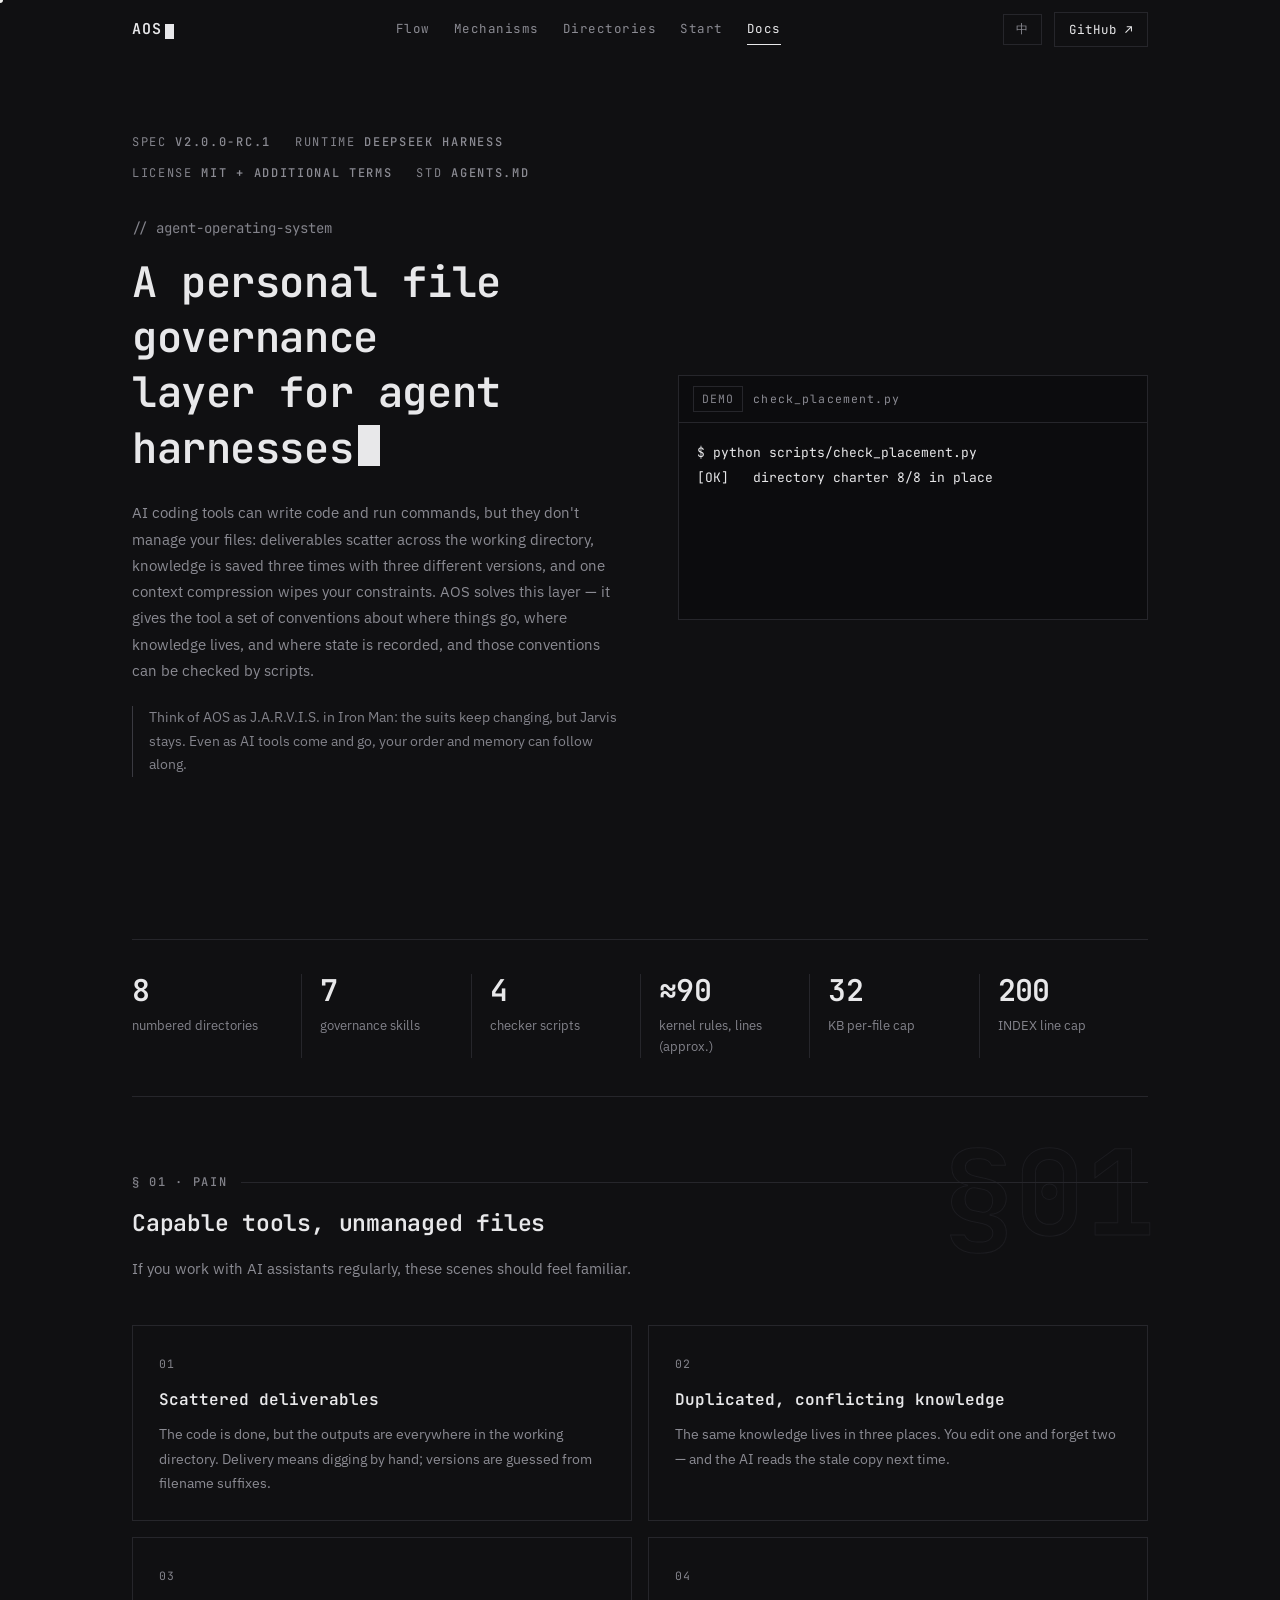
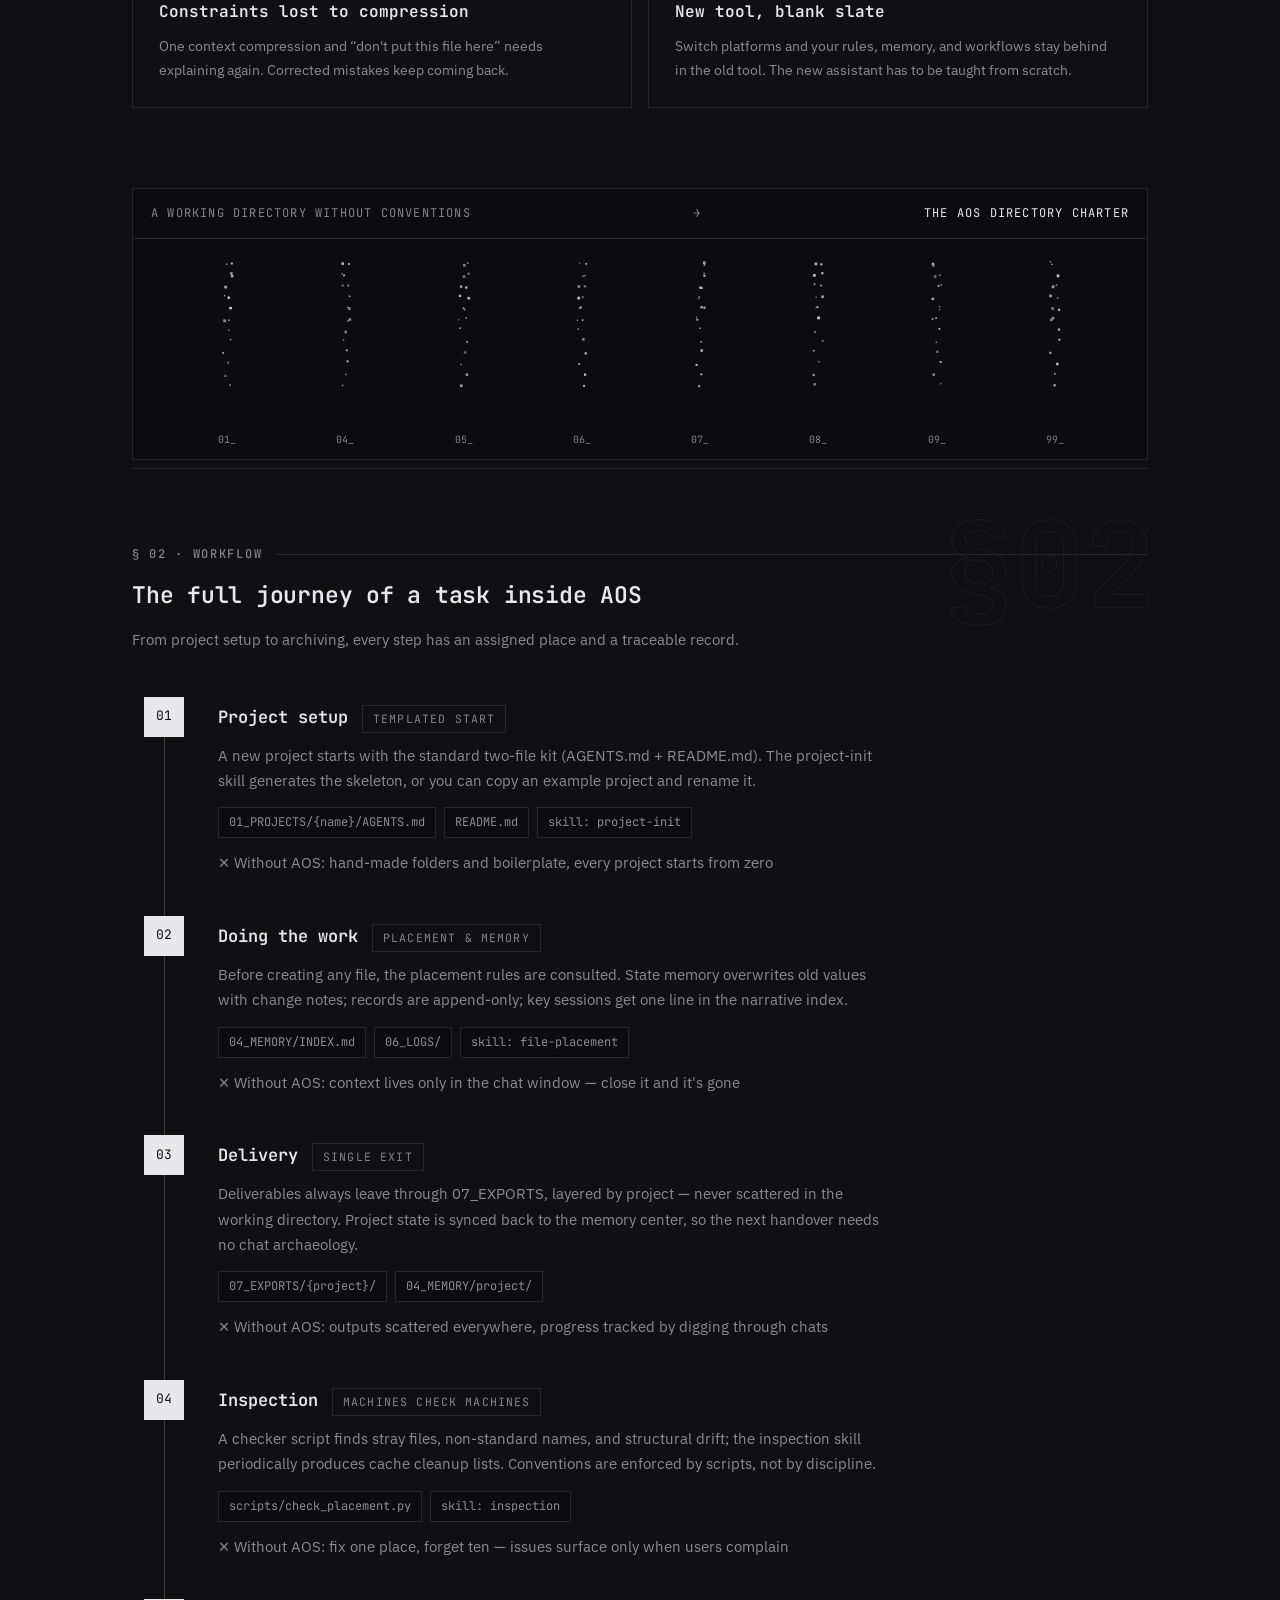
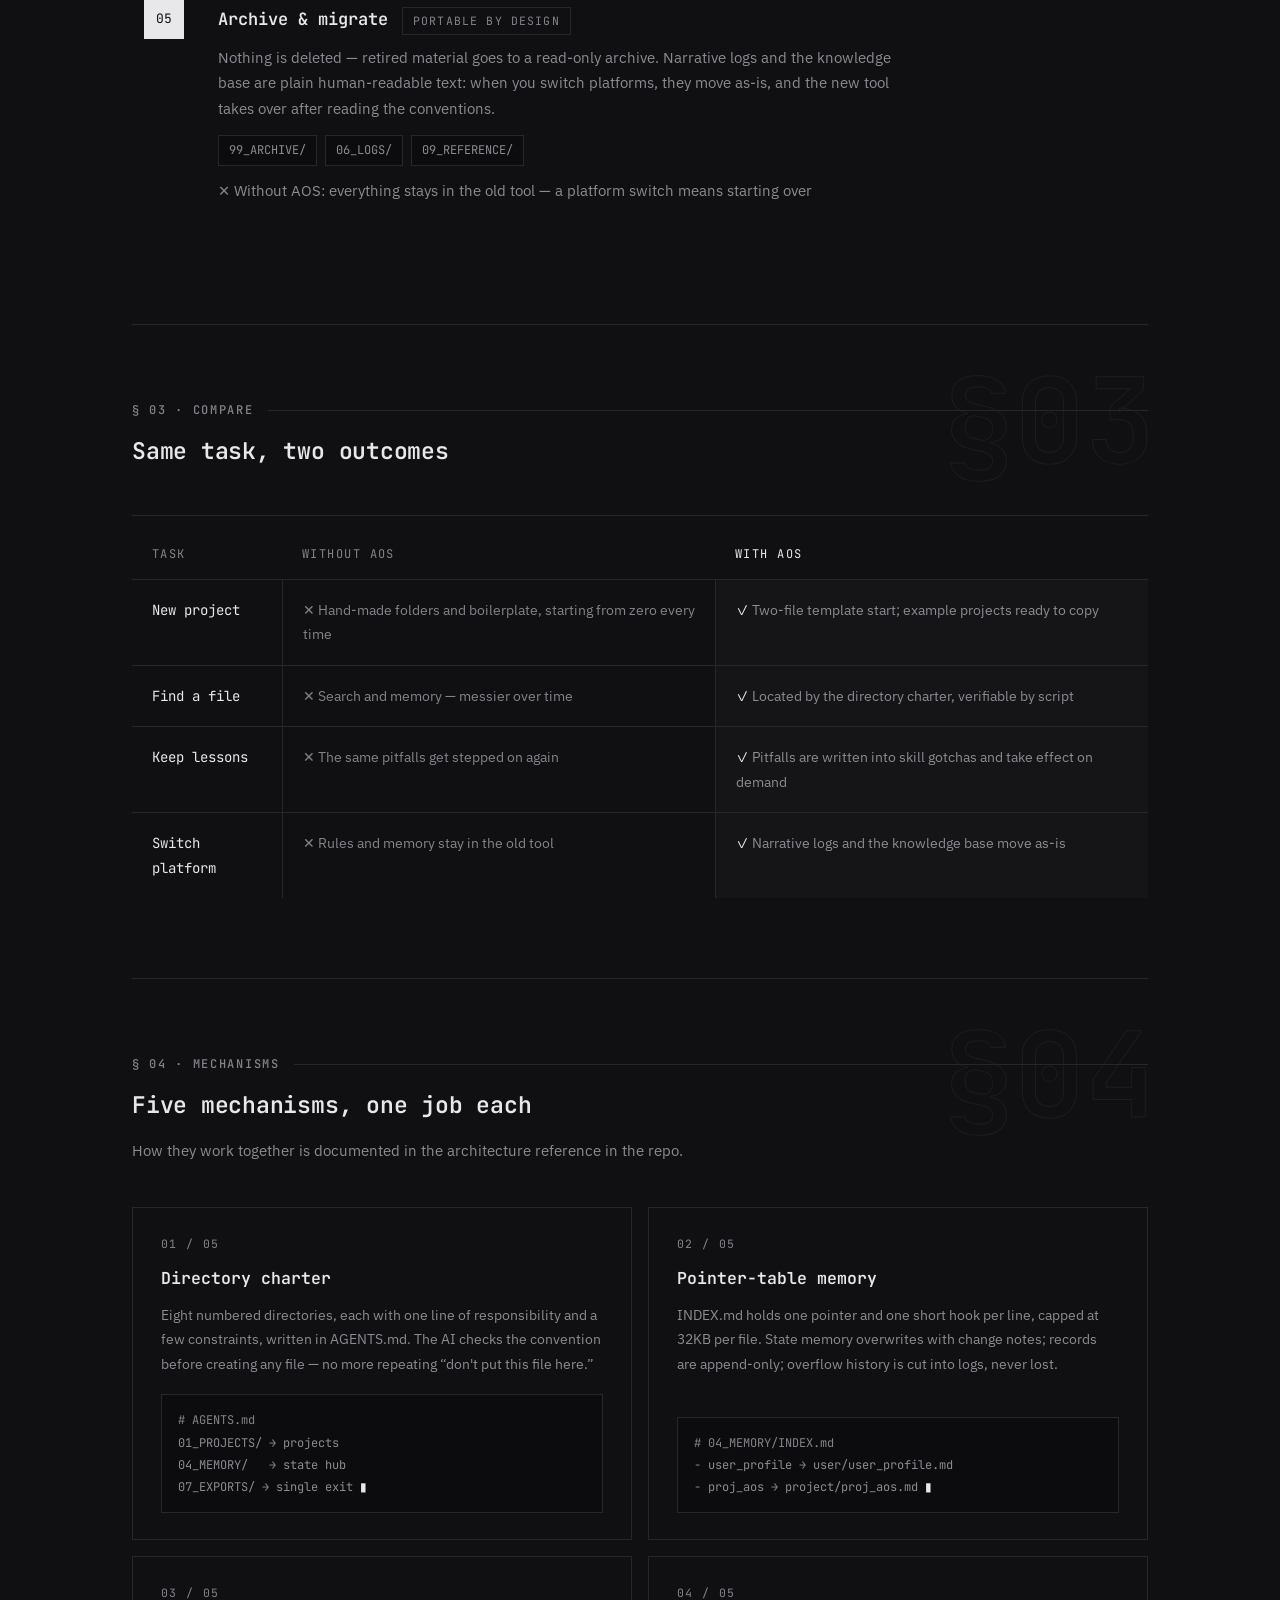
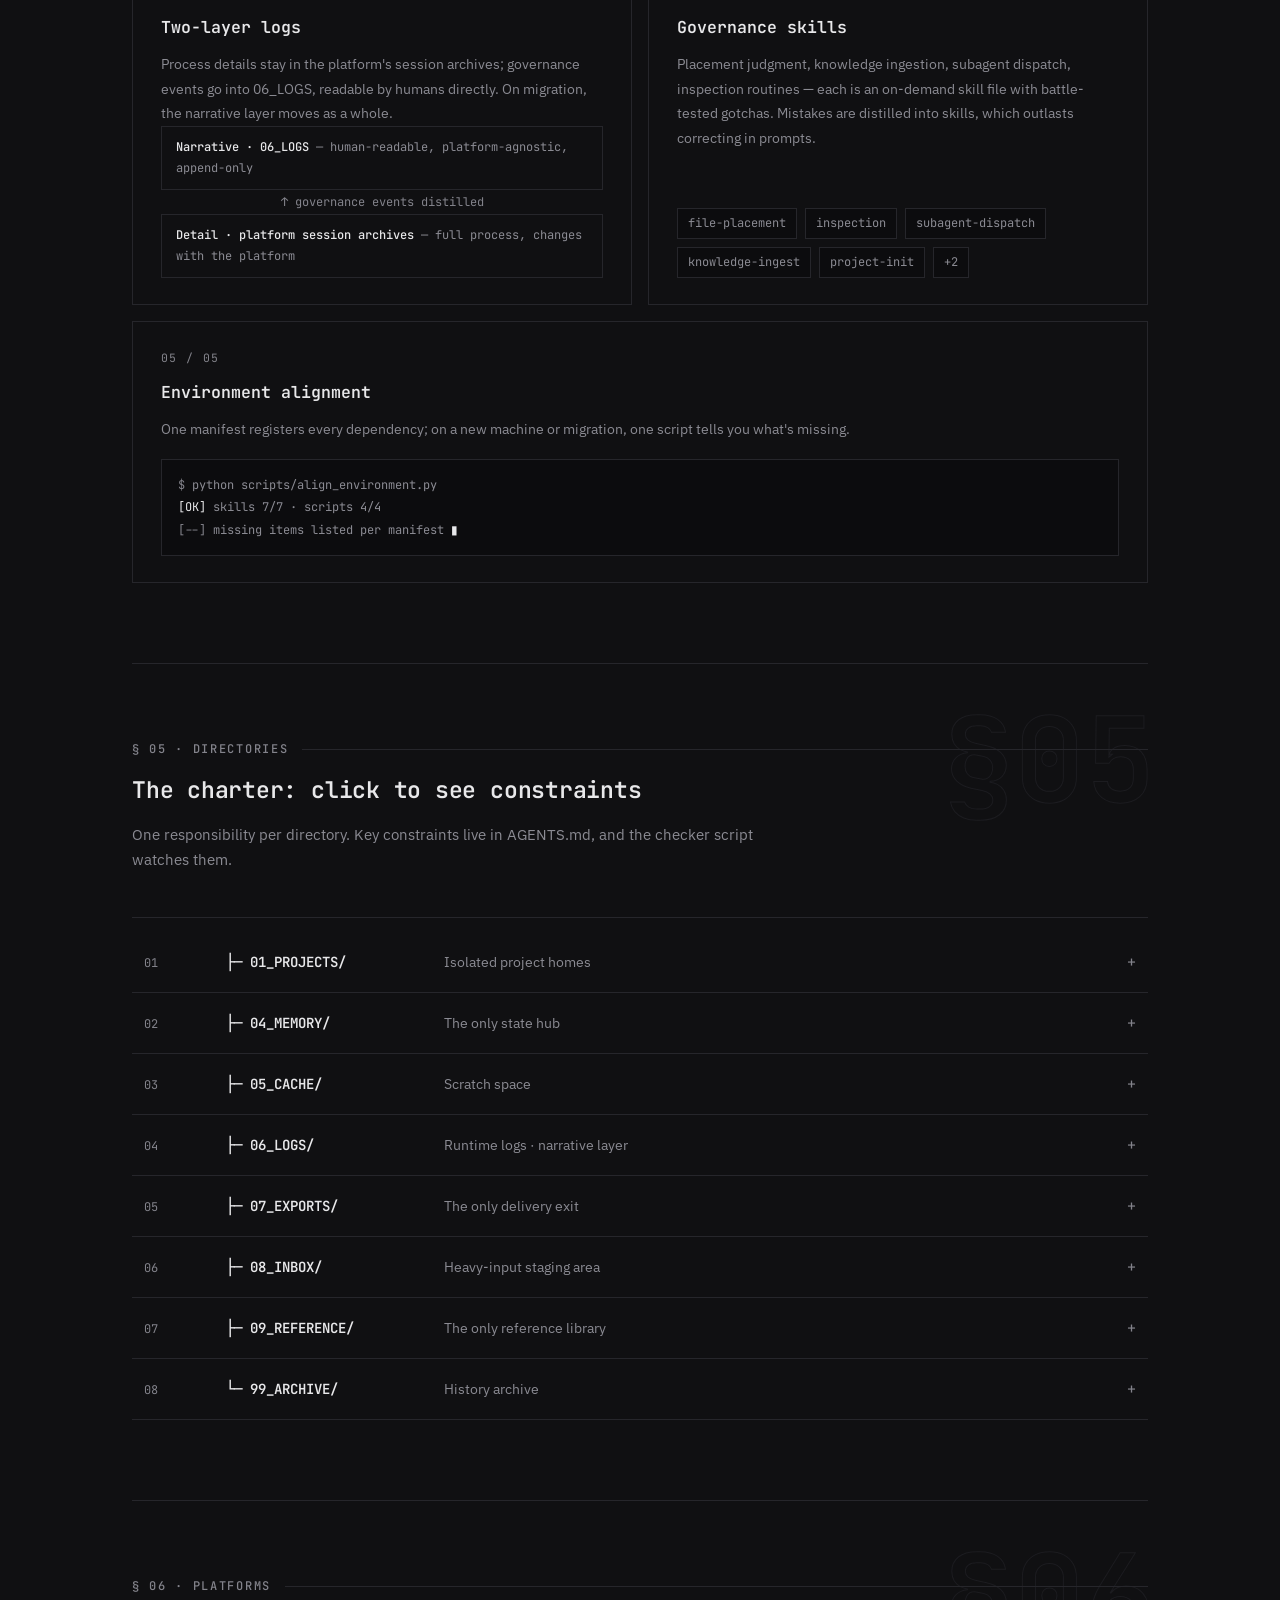
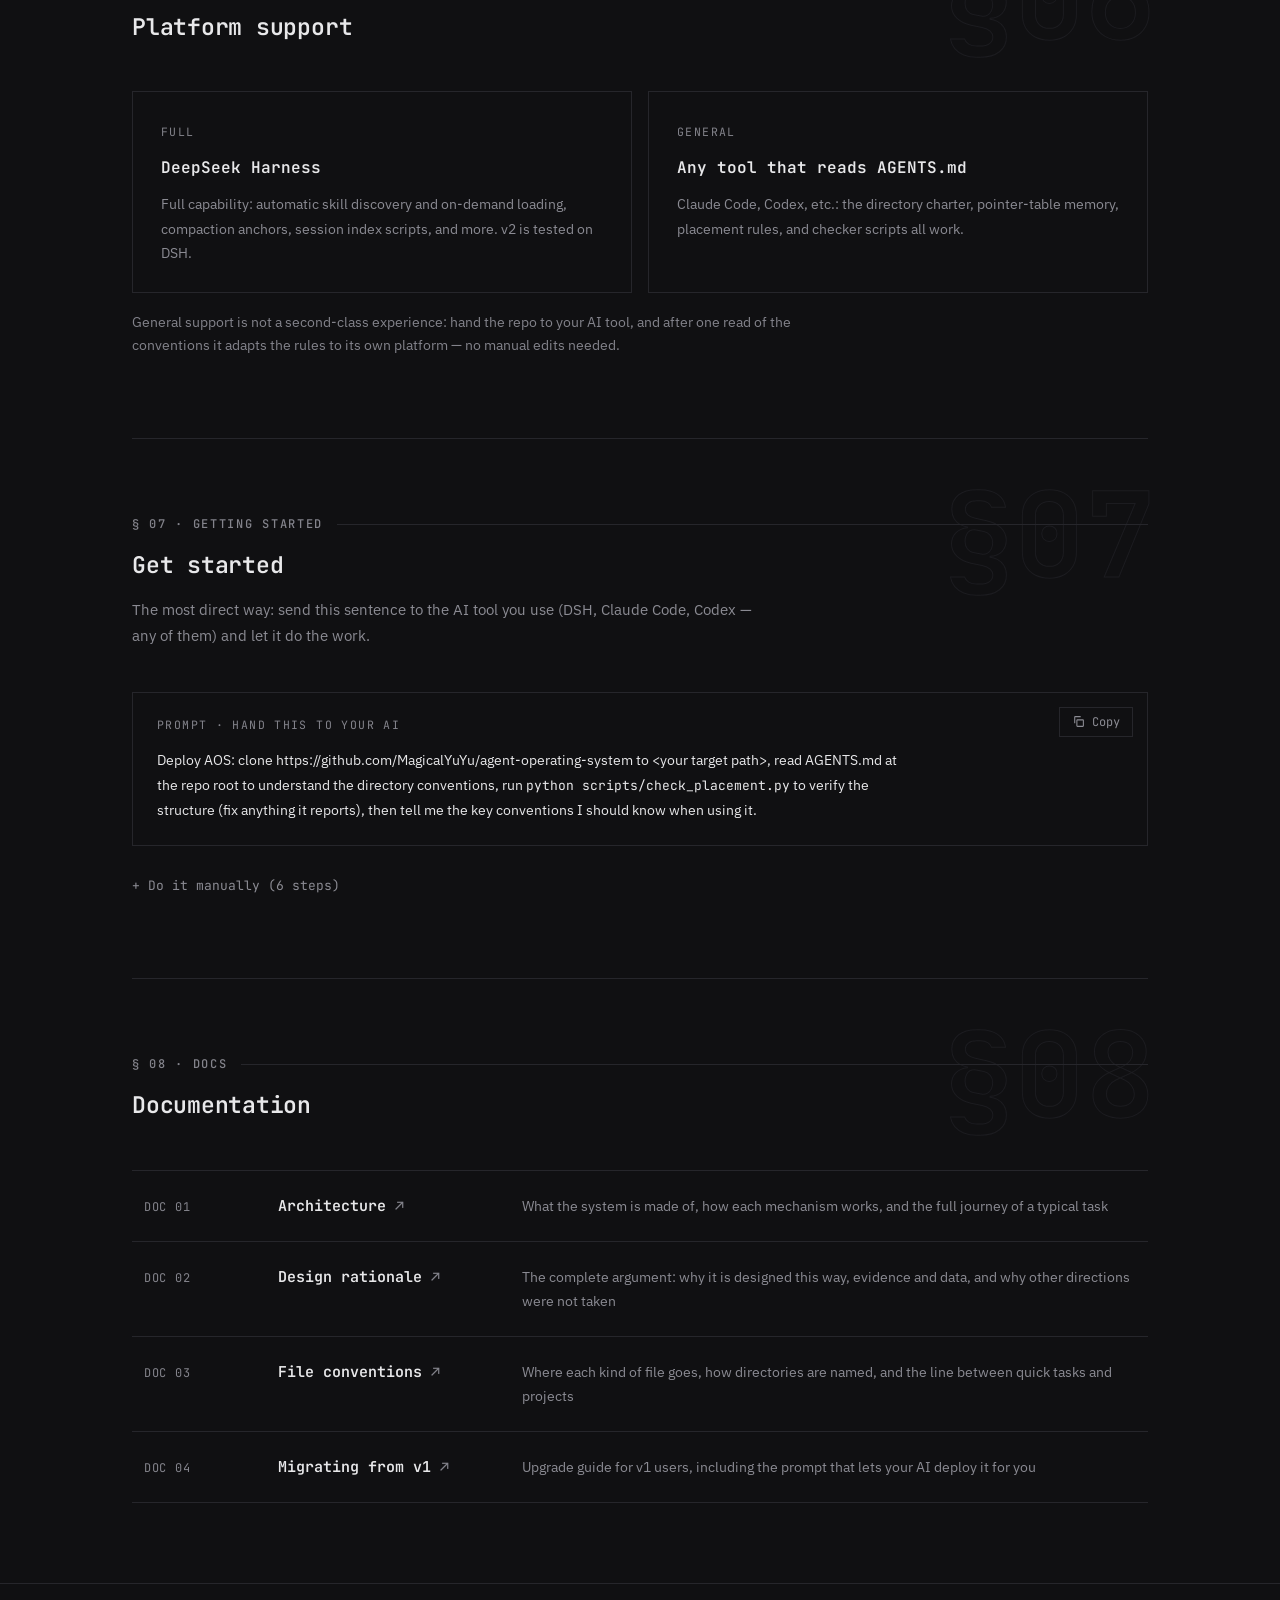
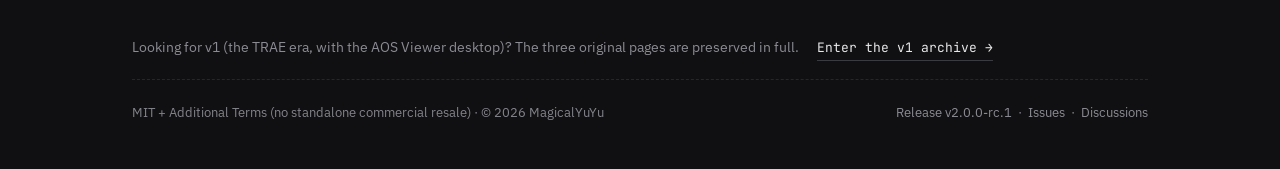
==== commit b65b79d7: "site: rich v3 presentation (workflow timeline, chaos-order canvas, i18n zh/en, modern interactions)" ====
--- a/index.html
+++ b/index.html
@@ -9,7 +9,6 @@
 <meta name="author" content="MagicalYuYu">
 <meta name="robots" content="index, follow">
 <link rel="canonical" href="https://aos.magicalyu.online/">
-<!-- Open Graph -->
 <meta property="og:title" content="AOS — Agent Operating System">
 <meta property="og:description" content="运行在类 Claude Code agent harness 上的个人文件治理层。目录宪章 · 指针表记忆 · 双层日志 · 治理 skills。">
 <meta property="og:type" content="website">
@@ -17,12 +16,10 @@
 <meta property="og:site_name" content="AOS — Agent Operating System">
 <meta property="og:locale" content="zh_CN">
 <meta property="og:locale:alternate" content="en_US">
-<!-- Twitter Card -->
 <meta name="twitter:card" content="summary">
 <meta name="twitter:title" content="AOS — Agent Operating System">
 <meta name="twitter:description" content="运行在类 Claude Code agent harness 上的个人文件治理层。">
 <meta name="twitter:creator" content="@MagicalYuYu">
-<!-- 结构化数据 JSON-LD -->
 <script type="application/ld+json">
 {
   "@context": "https://schema.org",
@@ -39,12 +36,10 @@
 }
 </script>
 <link rel="icon" href="data:image/svg+xml,%3Csvg xmlns='http://www.w3.org/2000/svg' viewBox='0 0 64 64'%3E%3Crect width='64' height='64' fill='%23101012'/%3E%3Cg stroke='%23E8E8EA' stroke-width='4'%3E%3Cline x1='14' y1='19' x2='50' y2='19'/%3E%3Cline x1='14' y1='32' x2='42' y2='32'/%3E%3Cline x1='14' y1='45' x2='32' y2='45'/%3E%3C/g%3E%3Crect x='36' y='41' width='14' height='8' fill='%23E8E8EA'/%3E%3C/svg%3E">
-<!-- 字体 -->
 <link rel="preconnect" href="https://fonts.googleapis.com">
 <link rel="preconnect" href="https://fonts.gstatic.com" crossorigin>
 <link rel="preload" as="style" href="https://fonts.googleapis.com/css2?family=JetBrains+Mono:wght@400;500;600&family=IBM+Plex+Sans:wght@400;500;600&family=Noto+Sans+SC:wght@400;500;700&display=swap">
 <link rel="stylesheet" href="https://fonts.googleapis.com/css2?family=JetBrains+Mono:wght@400;500;600&family=IBM+Plex+Sans:wght@400;500;600&family=Noto+Sans+SC:wght@400;500;700&display=swap" media="print" onload="this.media='all'">
-<!-- PWA -->
 <link rel="manifest" href="manifest.json">
 <meta name="theme-color" content="#101012">
 <script>document.documentElement.classList.add('js');</script>
@@ -59,207 +54,310 @@
 }
 *{margin:0;padding:0;box-sizing:border-box}
 html{scroll-behavior:smooth}
-body{
-  background:var(--bg); color:var(--text);
-  font-family:var(--sans); font-size:15px; line-height:1.75;
-  -webkit-font-smoothing:antialiased; text-rendering:optimizeLegibility;
-}
-::selection{background:var(--text); color:var(--bg)}
+body{background:var(--bg);color:var(--text);font-family:var(--sans);font-size:15px;line-height:1.75;-webkit-font-smoothing:antialiased;text-rendering:optimizeLegibility}
+::selection{background:var(--text);color:var(--bg)}
 a{color:inherit}
-.wrap{max-width:1040px;margin:0 auto;padding:0 32px}
+.wrap{max-width:1080px;margin:0 auto;padding:0 32px}
 section{scroll-margin-top:calc(var(--nav-h) + 16px)}
+code{font-family:var(--mono)}
 
 /* ---------- Nav ---------- */
-header{
-  position:fixed; top:0; left:0; right:0; z-index:50; height:var(--nav-h);
-  transition:background .3s var(--ease), border-color .3s var(--ease);
-  border-bottom:1px solid transparent;
-}
-header.scrolled{
-  background:rgba(16,16,18,.72);
-  -webkit-backdrop-filter:blur(12px) saturate(1.1); backdrop-filter:blur(12px) saturate(1.1);
-  border-bottom-color:var(--line);
-}
-header .wrap{height:100%;display:flex;align-items:center;justify-content:space-between;position:relative}
-.brand{font-family:var(--mono);font-weight:600;font-size:15px;letter-spacing:.08em;text-decoration:none}
-.brand b{font-weight:600}
+header{position:fixed;top:0;left:0;right:0;z-index:50;height:var(--nav-h);border-bottom:1px solid transparent;transition:background .3s var(--ease),border-color .3s var(--ease)}
+header.scrolled{background:rgba(16,16,18,.72);-webkit-backdrop-filter:blur(12px) saturate(1.1);backdrop-filter:blur(12px) saturate(1.1);border-bottom-color:var(--line)}
+header .wrap{height:100%;display:flex;align-items:center;justify-content:space-between;position:relative;gap:18px}
+.brand{font-family:var(--mono);font-weight:600;font-size:15px;letter-spacing:.08em;text-decoration:none;flex:none}
 .brand .cur{display:inline-block;width:.55em;height:1.05em;background:var(--text);margin-left:.18em;vertical-align:text-bottom;animation:blink 1.1s steps(1) infinite}
-.navlinks{display:flex;gap:26px;font-size:13.5px}
-.navlinks a{
-  color:var(--muted); text-decoration:none; font-family:var(--mono); font-size:12.5px; letter-spacing:.04em;
-  padding:4px 0; border-bottom:1px solid transparent;
-  transition:color .25s var(--ease), border-color .25s var(--ease);
-}
+.navlinks{display:flex;gap:24px;font-size:13.5px}
+.navlinks a{color:var(--muted);text-decoration:none;font-family:var(--mono);font-size:12.5px;letter-spacing:.04em;padding:4px 0;border-bottom:1px solid transparent;transition:color .25s var(--ease),border-color .25s var(--ease)}
 .navlinks a:hover{color:var(--text)}
-.navlinks a[aria-current="true"]{color:var(--text); border-bottom-color:var(--text)}
-.gh{
-  font-family:var(--mono); font-size:12.5px; text-decoration:none; color:var(--text);
-  border:1px solid var(--line); padding:6px 14px;
-  transition:border-color .25s var(--ease), transform .25s var(--ease);
-}
-.gh:hover{border-color:var(--line-strong); transform:translateY(-1px)}
-.progress{position:absolute; left:0; bottom:-1px; height:1px; width:100%; background:var(--text); opacity:.35; transform:scaleX(0); transform-origin:left}
+.navlinks a[aria-current="true"]{color:var(--text);border-bottom-color:var(--text)}
+.nav-right{display:flex;align-items:center;gap:12px;flex:none}
+.lang-btn{font-family:var(--mono);font-size:12px;color:var(--muted);background:transparent;border:1px solid var(--line);padding:6px 12px;cursor:pointer;letter-spacing:.06em;transition:color .25s var(--ease),border-color .25s var(--ease)}
+.lang-btn:hover{color:var(--text);border-color:var(--line-strong)}
+.gh{font-family:var(--mono);font-size:12.5px;text-decoration:none;color:var(--text);border:1px solid var(--line);padding:6px 14px;transition:border-color .25s var(--ease),transform .25s var(--ease)}
+.gh:hover{border-color:var(--line-strong);transform:translateY(-1px)}
+.progress{position:absolute;left:0;bottom:-1px;height:1px;width:100%;background:var(--text);opacity:.35;transform:scaleX(0);transform-origin:left}
 
 /* ---------- Hero ---------- */
-.hero{padding:calc(var(--nav-h) + 88px) 0 80px; border-bottom:1px solid var(--line)}
-.spec-row{
-  display:flex; flex-wrap:wrap; gap:10px 26px;
-  font-family:var(--mono); font-size:12px; letter-spacing:.14em; text-transform:uppercase;
-  color:var(--faint); margin-bottom:36px;
-}
-.spec-row b{color:var(--muted); font-weight:500}
-.hero .comment{font-family:var(--mono); font-size:14px; color:var(--faint); margin-bottom:14px}
-h1{
-  font-family:var(--mono); font-weight:600; letter-spacing:-.01em;
-  font-size:clamp(30px,5vw,44px); line-height:1.3; max-width:760px;
-}
+.hero{padding:calc(var(--nav-h) + 72px) 0 76px}
+.hero-grid{display:grid;grid-template-columns:1.02fr .98fr;gap:56px;align-items:center}
+.spec-row{display:flex;flex-wrap:wrap;gap:10px 24px;font-family:var(--mono);font-size:12px;letter-spacing:.14em;text-transform:uppercase;color:var(--faint);margin-bottom:32px}
+.spec-row b{color:var(--muted);font-weight:500}
+.hero .comment{font-family:var(--mono);font-size:14px;color:var(--faint);margin-bottom:14px}
+h1{font-family:var(--mono);font-weight:600;letter-spacing:-.01em;font-size:clamp(29px,4.2vw,42px);line-height:1.32;text-wrap:balance}
 h1 .caret{display:inline-block;width:.52em;height:.98em;background:var(--text);margin-left:.12em;vertical-align:-.08em;animation:blink 1.1s steps(1) infinite}
 @keyframes blink{0%,55%{opacity:1}56%,100%{opacity:0}}
-.hero .sub{margin-top:26px; max-width:660px; color:var(--muted); font-size:15.5px}
-.hero .aside{
-  margin-top:26px; max-width:660px; padding-left:16px; border-left:1px solid var(--line-strong);
-  color:var(--faint); font-size:13.5px;
-}
-.cta{margin-top:40px; display:flex; flex-wrap:wrap; gap:14px}
-.btn{
-  font-family:var(--mono); font-size:13.5px; font-weight:600; text-decoration:none;
-  padding:12px 26px; cursor:pointer;
-  transition:transform .25s var(--ease), border-color .25s var(--ease), opacity .25s var(--ease), background .25s var(--ease), color .25s var(--ease);
-}
+.hero .sub{margin-top:24px;color:var(--muted);font-size:15px;max-width:560px}
+.hero .aside{margin-top:22px;padding-left:16px;border-left:1px solid var(--line-strong);color:var(--faint);font-size:13.5px;max-width:520px}
+.cta{margin-top:36px;display:flex;flex-wrap:wrap;gap:14px}
+.btn{font-family:var(--mono);font-size:13.5px;font-weight:600;text-decoration:none;padding:12px 26px;cursor:pointer;transition:transform .25s var(--ease),border-color .25s var(--ease),opacity .25s var(--ease)}
 .btn:hover{transform:translateY(-1px)}
 .btn:active{transform:translateY(0)}
-.btn-solid{background:var(--text); color:var(--on-accent)}
+.btn-solid{background:var(--text);color:var(--on-accent)}
 .btn-solid:hover{opacity:.88}
-.btn-line{border:1px solid var(--line); color:var(--text)}
+.btn-line{border:1px solid var(--line);color:var(--text)}
 .btn-line:hover{border-color:var(--line-strong)}
 
+/* ---------- 终端演示 ---------- */
+.term{border:1px solid var(--line);background:#0C0C0E;min-width:0}
+.term-bar{display:flex;align-items:center;gap:10px;padding:10px 14px;border-bottom:1px solid var(--line);font-family:var(--mono);font-size:11.5px;letter-spacing:.1em}
+.term-tag{color:var(--faint);border:1px solid var(--line);padding:2px 8px}
+.term-title{color:var(--muted)}
+.term-body{padding:18px 18px 20px;font-family:var(--mono);font-size:13px;line-height:1.9;color:var(--muted);white-space:pre-wrap;word-break:break-all;min-height:196px}
+.term-body .t-cmd{color:var(--text)}
+.term-body .t-ok{color:var(--text)}
+.term-body .t-warn{color:var(--text);background:#1E1E22;padding:0 4px}
+.term-body .t-dim{color:var(--faint)}
+
 /* ---------- Sections ---------- */
-.sec{position:relative; padding:72px 0 76px}
-.sec::before{
-  content:""; position:absolute; top:0; left:0; right:0; height:1px; background:var(--line);
-  transform:scaleX(0); transform-origin:left;
+.sec{position:relative;padding:76px 0 80px}
+.sec::before{content:"";position:absolute;top:0;left:0;right:0;height:1px;background:var(--line);transform:scaleX(0);transform-origin:left}
+.sec.sec-line-in::before{transition:transform .9s var(--ease);transform:scaleX(1)}
+.sec-head{margin-bottom:44px}
+.sec-eyebrow{font-family:var(--mono);font-size:12px;letter-spacing:.14em;text-transform:uppercase;font-weight:500;color:var(--faint);display:flex;align-items:center;gap:14px;margin-bottom:10px}
+.sec-eyebrow::after{content:"";flex:1;height:1px;background:var(--line)}
+.sec-head h2{font-family:var(--mono);font-size:23px;font-weight:600;letter-spacing:-.01em}
+.sec-desc{color:var(--muted);max-width:640px;margin-top:12px;font-size:14.5px}
+
+/* ---------- 痛点卡 ---------- */
+.pain-grid{display:grid;grid-template-columns:repeat(2,1fr);gap:16px}
+.pain-card{border:1px solid var(--line);padding:24px 26px;transition:border-color .25s var(--ease),transform .25s var(--ease)}
+.pain-card:hover{border-color:var(--line-strong);transform:translateY(-2px)}
+.pain-card .p-no{font-family:var(--mono);font-size:11.5px;letter-spacing:.12em;color:var(--faint)}
+.pain-card h3{font-family:var(--mono);font-size:16px;font-weight:600;margin:10px 0 8px}
+.pain-card p{color:var(--muted);font-size:14px}
+
+/* ---------- 工作流 ---------- */
+.flow{position:relative}
+.flow-step{display:grid;grid-template-columns:64px 1fr;gap:22px;position:relative}
+.flow-rail{display:flex;flex-direction:column;align-items:center}
+.flow-num{
+  width:40px;height:40px;flex:none;display:flex;align-items:center;justify-content:center;
+  font-family:var(--mono);font-size:13px;color:var(--faint);
+  border:1px solid var(--line);background:var(--bg);
+  transition:color .5s var(--ease),border-color .5s var(--ease);
 }
-.sec.sec-line-in::before{transition:transform .9s var(--ease); transform:scaleX(1)}
-.sec-head{margin-bottom:36px}
-.sec-eyebrow{
-  font-family:var(--mono); font-size:12px; letter-spacing:.14em; text-transform:uppercase; font-weight:500;
-  color:var(--faint); display:flex; align-items:center; gap:14px;
-}
-.sec-eyebrow::after{content:""; flex:1; height:1px; background:var(--line)}
-.sec-head h2{
-  font-family:var(--mono); font-size:22px; font-weight:600; letter-spacing:-.01em;
-  margin-top:10px;
-}
-.sec-more{font-family:var(--mono); font-size:12.5px; color:var(--muted); text-decoration:none; border-bottom:1px solid var(--line-strong); transition:color .25s var(--ease)}
-.sec-more:hover{color:var(--text)}
-.sec-intro{color:var(--muted); max-width:640px; margin-bottom:36px; font-size:14.5px}
-
-/* 条目行 */
-.rows{border-top:1px solid var(--line)}
-.row{
-  display:grid; grid-template-columns:110px 220px 1fr; gap:24px; align-items:baseline;
-  padding:24px 12px; border-bottom:1px solid var(--line);
+.flow-step.in .flow-num{color:var(--on-accent);background:var(--text);border-color:var(--text)}
+.flow-wire{width:1px;flex:1;background:var(--line);position:relative;overflow:hidden}
+.flow-wire::after{content:"";position:absolute;top:0;left:0;width:100%;height:100%;background:var(--line-strong);transform:scaleY(0);transform-origin:top;transition:transform .8s var(--ease) .2s}
+.flow-step.in .flow-wire::after{transform:scaleY(1)}
+.flow-step:last-child .flow-wire{display:none}
+.flow-card{padding:6px 0 40px}
+.flow-head{display:flex;flex-wrap:wrap;align-items:baseline;gap:14px;margin-bottom:10px}
+.flow-head h3{font-family:var(--mono);font-size:17px;font-weight:600}
+.flow-tag{font-family:var(--mono);font-size:11.5px;letter-spacing:.1em;color:var(--faint);border:1px solid var(--line);padding:3px 10px;text-transform:uppercase}
+.flow-card>p{color:var(--muted);font-size:14.5px;max-width:680px}
+.chips{display:flex;flex-wrap:wrap;gap:8px;margin-top:14px}
+.chips code{font-size:12px;color:var(--muted);border:1px solid var(--line);padding:4px 10px;background:#0C0C0E}
+.flow-without{margin-top:12px;font-size:13px;color:var(--faint)}
+.flow-without::before{content:"✕ ";color:var(--faint)}
+
+/* ---------- 对比 ---------- */
+.cmp{border-top:1px solid var(--line);padding-top:14px}
+.cmp-head,.cmp-row{display:grid;grid-template-columns:150px 1fr 1fr}
+.cmp-head{border-bottom:1px solid var(--line);font-family:var(--mono);font-size:12px;letter-spacing:.12em;text-transform:uppercase}
+.cmp-head>div{padding:14px 20px;color:var(--faint)}
+.cmp-head>div:last-child{color:var(--text)}
+.cmp-row{border-bottom:1px solid var(--line)}
+.cmp-row:last-child{border-bottom:none}
+.cmp-row>div{padding:18px 20px;font-size:14px}
+.cmp-task{font-family:var(--mono);font-size:13px;color:var(--text);display:flex;align-items:baseline}
+.cmp-bad{color:var(--faint);border-left:1px solid var(--line)}
+.cmp-bad::before{content:"✕  "}
+.cmp-good{color:var(--muted);border-left:1px solid var(--line);background:rgba(255,255,255,.02)}
+.cmp-good::before{content:"✓  ";color:var(--text)}
+
+/* ---------- 机制卡 ---------- */
+.mech-grid{display:grid;grid-template-columns:repeat(2,1fr);gap:16px}
+.mech-card{border:1px solid var(--line);padding:26px 28px;display:flex;flex-direction:column;transition:border-color .25s var(--ease)}
+.mech-card:hover{border-color:var(--line-strong)}
+.mech-card:last-child{grid-column:1 / -1}
+.mech-kicker{font-family:var(--mono);font-size:11.5px;letter-spacing:.12em;color:var(--faint);text-transform:uppercase}
+.mech-card h3{font-family:var(--mono);font-size:16.5px;font-weight:600;margin:10px 0 10px}
+.mech-card>p{color:var(--muted);font-size:14px;flex:1}
+.mech-demo{margin-top:18px;border:1px solid var(--line);background:#0C0C0E;padding:14px 16px;font-family:var(--mono);font-size:12px;line-height:1.85;color:var(--muted);overflow-x:auto}
+.mech-demo .d-dim{color:var(--faint)}
+.mech-demo .d-hi{color:var(--text)}
+.layer-demo{display:grid;gap:6px;font-family:var(--mono);font-size:12px}
+.layer-demo .layer{border:1px solid var(--line);padding:10px 14px;color:var(--muted)}
+.layer-demo .layer b{color:var(--text);font-weight:500}
+.layer-demo .layer-arrow{color:var(--faint);text-align:center;line-height:1}
+
+/* ---------- 目录树 ---------- */
+.tree{border-top:1px solid var(--line);padding-top:14px}
+.tree-item{border-bottom:1px solid var(--line);padding:0 12px}
+.tree-row{
+  width:100%;display:grid;grid-template-columns:64px 200px 1fr 32px;gap:18px;align-items:baseline;
+  padding:20px 0;background:transparent;border:none;cursor:pointer;text-align:left;
+  color:var(--text);font-family:var(--sans);font-size:14.5px;
   transition:background .25s var(--ease);
 }
-.row:hover{background:rgba(255,255,255,.025)}
-.row .no{font-family:var(--mono); font-size:12px; color:var(--faint); letter-spacing:.06em}
-.row h3{font-family:var(--mono); font-size:15px; font-weight:600}
-.row p{color:var(--muted); font-size:14px}
-.row p .path{font-family:var(--mono); font-size:12.5px; color:var(--muted)}
-.row .note{color:var(--faint); font-size:13px}
-.row.linkrow{text-decoration:none}
-.row.linkrow h3::after{content:" ↗"; color:var(--faint); transition:color .25s var(--ease)}
-.row.linkrow:hover h3::after{color:var(--text)}
-
-/* 上手 */
-.prompt-block{
-  position:relative; border:1px solid var(--line); padding:22px 24px;
-  font-size:14px; color:var(--text); line-height:1.8;
-}
-.prompt-block .tag{font-family:var(--mono); font-size:11.5px; letter-spacing:.12em; color:var(--faint); display:block; margin-bottom:12px; text-transform:uppercase}
-.prompt-block p{max-width:720px}
-.prompt-block code{font-family:var(--mono); font-size:13px; color:var(--text)}
-.copy-btn{
-  position:absolute; top:14px; right:14px;
-  font-family:var(--mono); font-size:12px; color:var(--muted);
-  background:transparent; border:1px solid var(--line); padding:6px 12px; cursor:pointer;
-  display:inline-flex; align-items:center; gap:7px;
-  transition:color .25s var(--ease), border-color .25s var(--ease);
-}
-.copy-btn:hover{color:var(--text); border-color:var(--line-strong)}
-.copy-btn svg{width:13px; height:13px; stroke:currentColor; fill:none; stroke-width:2}
+.tree-row:hover{background:rgba(255,255,255,.025)}
+.tree-idx{font-family:var(--mono);font-size:12px;color:var(--faint)}
+.tree-path{font-family:var(--mono);font-size:14px;font-weight:600}
+.tree-role{color:var(--muted);font-size:13.5px}
+.tree-plus{font-family:var(--mono);font-size:15px;color:var(--faint);justify-self:end;transition:transform .3s var(--ease)}
+.tree-item.open .tree-plus{transform:rotate(45deg);color:var(--text)}
+.tree-detail{display:grid;grid-template-rows:0fr;transition:grid-template-rows .35s var(--ease)}
+.tree-item.open .tree-detail{grid-template-rows:1fr}
+.tree-detail-clip{overflow:hidden;min-height:0}
+.tree-detail-in{padding:0 0 22px;display:grid;grid-template-columns:64px 1fr;gap:18px}
+.tree-detail-in::before{content:""}
+.tree-detail p{color:var(--faint);font-size:13.5px;max-width:640px;border-left:1px solid var(--line-strong);padding-left:16px}
+.tree-detail b{color:var(--muted);font-weight:500}
+
+/* ---------- 平台卡 ---------- */
+.plat-grid{display:grid;grid-template-columns:1fr 1fr;gap:16px}
+.plat-card{border:1px solid var(--line);padding:26px 28px;transition:border-color .25s var(--ease)}
+.plat-card:hover{border-color:var(--line-strong)}
+.plat-badge{font-family:var(--mono);font-size:11.5px;letter-spacing:.12em;color:var(--faint);text-transform:uppercase}
+.plat-card h3{font-family:var(--mono);font-size:16px;font-weight:600;margin:10px 0 10px}
+.plat-card p{color:var(--muted);font-size:14px}
+.plat-note{margin-top:18px;color:var(--faint);font-size:13.5px;max-width:720px}
+
+/* ---------- 上手 ---------- */
+.prompt-block{position:relative;border:1px solid var(--line);padding:22px 24px;font-size:14px;line-height:1.8}
+.prompt-block .tag{font-family:var(--mono);font-size:11.5px;letter-spacing:.12em;color:var(--faint);display:block;margin-bottom:12px;text-transform:uppercase}
+.prompt-block p{max-width:760px}
+.prompt-block code{font-size:13px}
+.copy-btn{position:absolute;top:14px;right:14px;font-family:var(--mono);font-size:12px;color:var(--muted);background:transparent;border:1px solid var(--line);padding:6px 12px;cursor:pointer;display:inline-flex;align-items:center;gap:7px;transition:color .25s var(--ease),border-color .25s var(--ease)}
+.copy-btn:hover{color:var(--text);border-color:var(--line-strong)}
+.copy-btn svg{width:13px;height:13px;stroke:currentColor;fill:none;stroke-width:2}
 .copy-btn .ok{display:none}
-.copy-btn.copied{color:var(--text); border-color:var(--text)}
+.copy-btn.copied{color:var(--text);border-color:var(--text)}
 .copy-btn.copied .ok{display:inline}
 .copy-btn.copied .ico{display:none}
-.steps{margin-top:28px}
-.steps summary{
-  font-family:var(--mono); font-size:13px; color:var(--muted); cursor:pointer; list-style:none;
-  display:inline-flex; align-items:center; gap:8px; user-select:none;
-  transition:color .25s var(--ease);
-}
+.steps{margin-top:26px}
+.steps summary{font-family:var(--mono);font-size:13px;color:var(--muted);cursor:pointer;list-style:none;display:inline-flex;align-items:center;gap:8px;user-select:none;transition:color .25s var(--ease)}
 .steps summary::-webkit-details-marker{display:none}
-.steps summary::before{content:"+"; font-family:var(--mono); transition:transform .3s var(--ease)}
+.steps summary::before{content:"+";font-family:var(--mono);transition:transform .3s var(--ease)}
 .steps[open] summary::before{transform:rotate(45deg)}
 .steps summary:hover{color:var(--text)}
-.steps ol{margin:18px 0 4px 20px; color:var(--muted); font-size:14px}
+.steps ol{margin:18px 0 4px 20px;color:var(--muted);font-size:14px}
 .steps li{padding:5px 0}
-.steps li b{color:var(--text); font-weight:500}
-.steps code{font-family:var(--mono); font-size:12.5px}
-
-/* Footer */
-footer{border-top:1px solid var(--line); padding:34px 0 44px}
-.foot-rows{display:flex; flex-wrap:wrap; justify-content:space-between; gap:14px 32px; font-size:13px; color:var(--faint)}
-.foot-rows a{color:var(--muted); text-decoration:none; border-bottom:1px solid transparent; transition:color .25s var(--ease), border-color .25s var(--ease)}
-.foot-rows a:hover{color:var(--text); border-bottom-color:var(--text)}
-.foot-v1{
-  margin-bottom:22px; padding:18px 0; border-bottom:1px dashed var(--line);
-  display:flex; flex-wrap:wrap; align-items:baseline; gap:8px 18px;
-  font-size:13.5px; color:var(--muted);
-}
-.foot-v1 a{font-family:var(--mono); font-size:13px; color:var(--text); text-decoration:none; border-bottom:1px solid var(--line-strong)}
+.steps li b{color:var(--text);font-weight:500}
+.steps code{font-size:12.5px}
+
+/* ---------- 文档 ---------- */
+.rows{border-top:1px solid var(--line)}
+.row{display:grid;grid-template-columns:110px 220px 1fr;gap:24px;align-items:baseline;padding:22px 12px;border-bottom:1px solid var(--line);transition:background .25s var(--ease)}
+.row:hover{background:rgba(255,255,255,.025)}
+.row .no{font-family:var(--mono);font-size:12px;color:var(--faint);letter-spacing:.06em}
+.row h3{font-family:var(--mono);font-size:15px;font-weight:600}
+.row p{color:var(--muted);font-size:14px}
+.row.linkrow{text-decoration:none}
+.row.linkrow h3::after{content:" ↗";color:var(--faint);transition:color .25s var(--ease)}
+.row.linkrow:hover h3::after{color:var(--text)}
+
+/* ---------- Footer ---------- */
+footer{border-top:1px solid var(--line);padding:34px 0 44px}
+.foot-rows{display:flex;flex-wrap:wrap;justify-content:space-between;gap:14px 32px;font-size:13px;color:var(--faint)}
+.foot-rows a{color:var(--muted);text-decoration:none;border-bottom:1px solid transparent;transition:color .25s var(--ease),border-color .25s var(--ease)}
+.foot-rows a:hover{color:var(--text);border-bottom-color:var(--text)}
+.foot-v1{margin-bottom:22px;padding:18px 0;border-bottom:1px dashed var(--line);display:flex;flex-wrap:wrap;align-items:baseline;gap:8px 18px;font-size:13.5px;color:var(--muted)}
+.foot-v1 a{font-family:var(--mono);font-size:13px;color:var(--text);text-decoration:none;border-bottom:1px solid var(--line-strong)}
 .foot-v1 a:hover{border-bottom-color:var(--text)}
 
 /* ---------- 入场与降级 ---------- */
 .sr-only{position:absolute;width:1px;height:1px;padding:0;margin:-1px;overflow:hidden;clip:rect(0,0,0,0);white-space:nowrap;border:0}
-.js .reveal{opacity:0; transform:translateY(12px)}
-.js .reveal.in{opacity:1; transform:none; transition:opacity .45s var(--ease), transform .45s var(--ease)}
-:focus-visible{outline:1px solid var(--text); outline-offset:3px}
+.js .reveal{opacity:0;transform:translateY(12px)}
+.js .reveal.in{opacity:1;transform:none;transition:opacity .45s var(--ease),transform .45s var(--ease)}
+:focus-visible{outline:1px solid var(--text);outline-offset:3px}
 @media (prefers-reduced-motion: reduce){
   html{scroll-behavior:auto}
-  *,*::before,*::after{animation:none !important; transition:none !important}
-  .js .reveal{opacity:1; transform:none}
+  *,*::before,*::after{animation:none !important;transition:none !important}
+  .js .reveal{opacity:1;transform:none}
   .sec::before{transform:scaleX(1)}
+  .flow-wire::after{transform:scaleY(1)}
 }
 
+/* ---------- 统计带 ---------- */
+.stats{border-top:1px solid var(--line);display:grid;grid-template-columns:repeat(6,1fr);padding:34px 0 38px}
+.stat{padding:0 18px;border-left:1px solid var(--line)}
+.stat:first-child{border-left:none;padding-left:0}
+.stat-num{display:block;font-family:var(--mono);font-size:30px;font-weight:600;letter-spacing:-.02em;line-height:1.1;font-variant-numeric:tabular-nums}
+.stat-label{display:block;margin-top:8px;font-size:12.5px;color:var(--faint)}
+
+/* ---------- 混沌→秩序 canvas 展示位 ---------- */
+.chaos-band{margin:0 0 8px;border:1px solid var(--line);background:#0C0C0E}
+.chaos-labels{display:flex;justify-content:space-between;align-items:center;gap:16px;padding:14px 18px;border-bottom:1px solid var(--line);font-family:var(--mono);font-size:12px;letter-spacing:.1em;text-transform:uppercase}
+.chaos-labels .c-a{color:var(--faint)}
+.chaos-labels .c-b{color:var(--text)}
+.chaos-labels .c-arrow{color:var(--faint)}
+#chaos-canvas{display:block;width:100%;height:220px}
+
+/* ---------- 幽灵节号 ---------- */
+.sec-head{position:relative}
+.ghost{
+  position:absolute;right:-8px;top:-38px;z-index:-1;
+  font-family:var(--mono);font-size:118px;font-weight:600;line-height:1;
+  color:transparent;-webkit-text-stroke:1px #1C1C20;
+  user-select:none;pointer-events:none;
+}
+
+/* ---------- 卡片聚光灯 ---------- */
+@media (pointer:fine){
+  .pain-card,.mech-card,.plat-card{position:relative;overflow:hidden}
+  .pain-card::after,.mech-card::after,.plat-card::after{
+    content:"";position:absolute;inset:0;pointer-events:none;
+    background:radial-gradient(240px circle at var(--mx,50%) var(--my,50%),rgba(255,255,255,.055),transparent 70%);
+    opacity:0;transition:opacity .3s var(--ease);
+  }
+  .pain-card:hover::after,.mech-card:hover::after,.plat-card:hover::after{opacity:1}
+}
+
+/* ---------- 自定义光标 ---------- */
+.cursor-dot,.cursor-ring{position:fixed;top:0;left:0;z-index:120;pointer-events:none;mix-blend-mode:difference;display:none}
+.cursor-dot{width:6px;height:6px;background:#fff;border-radius:50%;margin:-3px 0 0 -3px}
+.cursor-ring{width:30px;height:30px;border:1px solid #fff;border-radius:50%;margin:-15px 0 0 -15px;transition:opacity .25s var(--ease)}
+body.has-cursor,body.has-cursor a,body.has-cursor button,body.has-cursor summary{cursor:none}
+body.has-cursor .cursor-dot,body.has-cursor .cursor-ring{display:block}
+body.has-cursor .cursor-ring.on{opacity:.65}
+
 /* ---------- 响应式 ---------- */
-@media (max-width:900px){
-  .row{grid-template-columns:80px 180px 1fr; gap:16px}
+@media (max-width:960px){
+  .hero-grid{grid-template-columns:1fr;gap:44px}
+  .pain-grid,.mech-grid,.plat-grid{grid-template-columns:1fr}
+  .mech-card:last-child{grid-column:auto}
 }
 @media (max-width:680px){
   .wrap{padding:0 22px}
   .navlinks{display:none}
-  .hero{padding:calc(var(--nav-h) + 56px) 0 60px}
-  .row{grid-template-columns:1fr; gap:4px; padding:20px 4px}
-  .row .no{margin-bottom:2px}
+  .hero{padding:calc(var(--nav-h) + 52px) 0 60px}
   .sec{padding:56px 0 60px}
-  .copy-btn{position:static; margin-top:14px}
+  .flow-step{grid-template-columns:44px 1fr;gap:16px}
+  .flow-num{width:32px;height:32px;font-size:11.5px}
+  .cmp-head,.cmp-row{grid-template-columns:1fr}
+  .cmp-bad,.cmp-good{border-left:none;border-top:1px solid var(--line)}
+  .cmp-head>div:first-child{display:none}
+  .cmp-head>div{padding:10px 20px}
+  .row{grid-template-columns:1fr;gap:4px;padding:20px 4px}
+  .tree-row{grid-template-columns:44px 1fr 28px;grid-template-rows:auto auto}
+  .tree-role{grid-column:2}
+  .tree-idx{grid-row:1}
+  .copy-btn{position:static;margin-top:14px}
   .prompt-block{padding:18px}
 }
 </style>
 </head>
 <body>
+<div class="cursor-dot" id="c-dot" aria-hidden="true"></div>
+<div class="cursor-ring" id="c-ring" aria-hidden="true"></div>
+
 <header id="site-header">
   <div class="wrap">
-    <a class="brand" href="#top"><b>AOS</b><span class="cur" aria-hidden="true"></span></a>
-    <nav class="navlinks" aria-label="页面导航">
-      <a href="#mechanisms" data-spy="mechanisms">特性</a>
-      <a href="#platforms" data-spy="platforms">平台</a>
-      <a href="#getting-started" data-spy="getting-started">上手</a>
-      <a href="#layout" data-spy="layout">目录</a>
-      <a href="#docs" data-spy="docs">文档</a>
+    <a class="brand" href="#top">AOS<span class="cur" aria-hidden="true"></span></a>
+    <nav class="navlinks" aria-label="页面导航" data-i18n-aria="nav.label">
+      <a href="#flow" data-spy="flow" data-i18n="nav.flow">流程</a>
+      <a href="#mechanisms" data-spy="mechanisms" data-i18n="nav.mech">机制</a>
+      <a href="#layout" data-spy="layout" data-i18n="nav.dirs">目录</a>
+      <a href="#getting-started" data-spy="getting-started" data-i18n="nav.start">上手</a>
+      <a href="#docs" data-spy="docs" data-i18n="nav.docs">文档</a>
     </nav>
-    <a class="gh" href="https://github.com/MagicalYuYu/agent-operating-system" rel="noopener">GitHub ↗</a>
+    <div class="nav-right">
+      <button class="lang-btn" id="lang-toggle" type="button" aria-label="Switch language / 切换语言">EN</button>
+      <a class="gh" href="https://github.com/MagicalYuYu/agent-operating-system" rel="noopener">GitHub ↗</a>
+    </div>
     <span class="progress" id="scroll-progress" aria-hidden="true"></span>
   </div>
 </header>
@@ -268,152 +366,308 @@
 
   <!-- Hero -->
   <section class="hero" aria-label="项目简介">
-    <div class="spec-row reveal">
-      <span>SPEC <b>v2.0.0-rc.1</b></span>
-      <span>RUNTIME <b>DeepSeek Harness</b></span>
-      <span>LICENSE <b>MIT + 附加条款</b></span>
-      <span>STD <b>AGENTS.md</b></span>
-    </div>
-    <p class="comment reveal">// agent-operating-system</p>
-    <h1 class="reveal">运行在 agent harness 上的<br>个人文件治理层<span class="caret" aria-hidden="true"></span></h1>
-    <p class="sub reveal">AI 编程工具能写代码、跑命令，但不管你的文件：交付物散在工作目录里、知识存了三份彼此矛盾、会话一压缩约束就丢。AOS 解决的是这一层的问题，它给工具一套关于「东西放哪、知识存哪、状态记哪」的约定，并且这些约定可以被脚本检查。</p>
-    <p class="aside reveal">形象点讲，AOS 的定位类似《钢铁侠》里的贾维斯：战衣换了几代，贾维斯一直都在。即便未来 AI 工具不时更换，秩序和记忆也可以持续跟着走。</p>
-    <div class="cta reveal">
-      <a class="btn btn-solid" href="https://github.com/MagicalYuYu/agent-operating-system" rel="noopener">GitHub 仓库</a>
-      <a class="btn btn-line" href="#getting-started">如何上手</a>
+    <div class="hero-grid">
+      <div>
+        <div class="spec-row reveal">
+          <span>SPEC <b>v2.0.0-rc.1</b></span>
+          <span>RUNTIME <b>DeepSeek Harness</b></span>
+          <span>LICENSE <b data-i18n="hero.license">MIT + 附加条款</b></span>
+          <span>STD <b>AGENTS.md</b></span>
+        </div>
+        <p class="comment reveal">// agent-operating-system</p>
+        <h1 class="reveal" data-i18n-html="hero.h1">运行在 agent harness 上的个人文件治理层<span class="caret" aria-hidden="true"></span></h1>
+        <p class="sub reveal" data-i18n="hero.sub">AI 编程工具能写代码、跑命令，但不管你的文件：交付物散在工作目录里、知识存了三份彼此矛盾、会话一压缩约束就丢。AOS 解决的是这一层的问题，它给工具一套关于「东西放哪、知识存哪、状态记哪」的约定，并且这些约定可以被脚本检查。</p>
+        <p class="aside reveal" data-i18n="hero.aside">形象点讲，AOS 的定位类似《钢铁侠》里的贾维斯：战衣换了几代，贾维斯一直都在。即便未来 AI 工具不时更换，秩序和记忆也可以持续跟着走。</p>
+        <div class="cta reveal">
+          <a class="btn btn-solid" href="https://github.com/MagicalYuYu/agent-operating-system" rel="noopener" data-i18n="hero.cta1">GitHub 仓库</a>
+          <a class="btn btn-line" href="#getting-started" data-i18n="hero.cta2">如何上手</a>
+        </div>
+      </div>
+      <div class="term reveal" aria-label="check_placement.py 运行演示">
+        <div class="term-bar"><span class="term-tag">DEMO</span><span class="term-title">check_placement.py</span></div>
+        <pre class="term-body" id="term-body"></pre>
+      </div>
     </div>
   </section>
 
-  <!-- § 01 核心机制 -->
+  <!-- 统计带 -->
+  <div class="stats reveal" aria-label="项目速览">
+    <div class="stat"><span class="stat-num" data-count="8">0</span><span class="stat-label" data-i18n="stats.dirs">编号目录</span></div>
+    <div class="stat"><span class="stat-num" data-count="7">0</span><span class="stat-label" data-i18n="stats.skills">治理 skills</span></div>
+    <div class="stat"><span class="stat-num" data-count="4">0</span><span class="stat-label" data-i18n="stats.scripts">校验脚本</span></div>
+    <div class="stat"><span class="stat-num" data-count="90" data-prefix="≈">0</span><span class="stat-label" data-i18n="stats.kernel">行内核规则</span></div>
+    <div class="stat"><span class="stat-num" data-count="32">0</span><span class="stat-label" data-i18n="stats.kb">KB 单文件上限</span></div>
+    <div class="stat"><span class="stat-num" data-count="200">0</span><span class="stat-label" data-i18n="stats.index">行 INDEX 上限</span></div>
+  </div>
+
+  <!-- § 01 痛点 -->
+  <section class="sec" id="pain" aria-labelledby="pain-label">
+    <div class="sec-head reveal">
+      <span class="ghost" aria-hidden="true">§01</span>
+      <div class="sec-eyebrow" data-i18n="pain.eyebrow">§ 01 · PAIN</div>
+      <h2 id="pain-label" data-i18n="pain.title">工具很强，文件没人管</h2>
+      <p class="sec-desc" data-i18n="pain.desc">如果你经常让 AI 助手干活，这些场景应该不陌生。</p>
+    </div>
+    <div class="pain-grid">
+      <div class="pain-card reveal"><span class="p-no">01</span><h3 data-i18n="pain.1.t">交付物散落</h3><p data-i18n="pain.1.p">代码写完了，产物散在工作目录各处。交付靠手动翻找，版本靠文件名后缀猜。</p></div>
+      <div class="pain-card reveal"><span class="p-no">02</span><h3 data-i18n="pain.2.t">知识重复矛盾</h3><p data-i18n="pain.2.p">同一份知识存了三处，改了一处忘了两处。下次 AI 读到的是过期版本。</p></div>
+      <div class="pain-card reveal"><span class="p-no">03</span><h3 data-i18n="pain.3.t">会话压缩丢约束</h3><p data-i18n="pain.3.p">上下文一压缩，「这个文件不要放这里」就得重讲一遍。纠正过的事反复再犯。</p></div>
+      <div class="pain-card reveal"><span class="p-no">04</span><h3 data-i18n="pain.4.t">换工具从零开始</h3><p data-i18n="pain.4.p">平台一换，规则、记忆、流程全留在旧工具里。新助手要从头教起。</p></div>
+    </div>
+  </section>
+
+  <!-- 混沌 → 秩序 可视化 -->
+  <div class="chaos-band reveal" id="chaos-band" aria-hidden="true">
+    <div class="chaos-labels">
+      <span class="c-a" data-i18n="chaos.a">无约定的工作目录</span>
+      <span class="c-arrow">→</span>
+      <span class="c-b" data-i18n="chaos.b">AOS 目录宪章</span>
+    </div>
+    <canvas id="chaos-canvas"></canvas>
+  </div>
+
+  <!-- § 02 工作流 -->
+  <section class="sec" id="flow" aria-labelledby="flow-label">
+    <div class="sec-head reveal">
+      <span class="ghost" aria-hidden="true">§02</span>
+      <div class="sec-eyebrow" data-i18n="flow.eyebrow">§ 02 · WORKFLOW</div>
+      <h2 id="flow-label" data-i18n="flow.title">一个任务在 AOS 里的完整流转</h2>
+      <p class="sec-desc" data-i18n="flow.desc">从立项到归档，每一步都有约定的位置和可查的痕迹。</p>
+    </div>
+    <div class="flow">
+      <div class="flow-step" data-flow>
+        <div class="flow-rail"><span class="flow-num">01</span><span class="flow-wire"></span></div>
+        <div class="flow-card">
+          <div class="flow-head"><h3 data-i18n="flow.1.t">立项</h3><span class="flow-tag" data-i18n="flow.1.tag">模板起步</span></div>
+          <p data-i18n="flow.1.p">新项目按标准两件套（AGENTS.md + README.md）开局，目录骨架由 project-init skill 生成，也可以直接复制示例项目改名起步。</p>
+          <div class="chips"><code>01_PROJECTS/{name}/AGENTS.md</code><code>README.md</code><code data-i18n="flow.1.c3">skill: project-init</code></div>
+          <p class="flow-without" data-i18n="flow.1.wo">无 AOS：手动建目录写样板，每个项目从空白开始</p>
+        </div>
+      </div>
+      <div class="flow-step" data-flow>
+        <div class="flow-rail"><span class="flow-num">02</span><span class="flow-wire"></span></div>
+        <div class="flow-card">
+          <div class="flow-head"><h3 data-i18n="flow.2.t">工作过程</h3><span class="flow-tag" data-i18n="flow.2.tag">落位与记忆</span></div>
+          <p data-i18n="flow.2.p">创建任何文件前先查落位约定；状态类记忆覆盖旧值留注释，记录类只追加；关键会话一行写入叙事层索引。</p>
+          <div class="chips"><code>04_MEMORY/INDEX.md</code><code>06_LOGS/</code><code data-i18n="flow.2.c3">skill: file-placement</code></div>
+          <p class="flow-without" data-i18n="flow.2.wo">无 AOS：上下文只存于对话窗口，关闭即失忆</p>
+        </div>
+      </div>
+      <div class="flow-step" data-flow>
+        <div class="flow-rail"><span class="flow-num">03</span><span class="flow-wire"></span></div>
+        <div class="flow-card">
+          <div class="flow-head"><h3 data-i18n="flow.3.t">交付</h3><span class="flow-tag" data-i18n="flow.3.tag">唯一出口</span></div>
+          <p data-i18n="flow.3.p">交付物一律经 07_EXPORTS 按项目分层导出，禁止散落在工作目录；项目状态同步写回记忆中心，下次接手不用翻聊天记录。</p>
+          <div class="chips"><code>07_EXPORTS/{project}/</code><code>04_MEMORY/project/</code></div>
+          <p class="flow-without" data-i18n="flow.3.wo">无 AOS：交付物散落各处，进度追溯靠考古</p>
+        </div>
+      </div>
+      <div class="flow-step" data-flow>
+        <div class="flow-rail"><span class="flow-num">04</span><span class="flow-wire"></span></div>
+        <div class="flow-card">
+          <div class="flow-head"><h3 data-i18n="flow.4.t">巡检</h3><span class="flow-tag" data-i18n="flow.4.tag">机器管机器</span></div>
+          <p data-i18n="flow.4.p">校验脚本扫出散落文件、非标命名、结构漂移；巡检 skill 定期产出缓存清理清单。约定不靠自觉，靠脚本检查。</p>
+          <div class="chips"><code>scripts/check_placement.py</code><code data-i18n="flow.4.c2">skill: inspection</code></div>
+          <p class="flow-without" data-i18n="flow.4.wo">无 AOS：改了一处忘了十处，问题潜伏到报障才暴露</p>
+        </div>
+      </div>
+      <div class="flow-step" data-flow>
+        <div class="flow-rail"><span class="flow-num">05</span><span class="flow-wire"></span></div>
+        <div class="flow-card">
+          <div class="flow-head"><h3 data-i18n="flow.5.t">归档与迁移</h3><span class="flow-tag" data-i18n="flow.5.tag">换平台随迁</span></div>
+          <p data-i18n="flow.5.p">废弃不删，进只读归档；叙事层日志与知识库是人类可读的纯文本，换平台时整体搬走，新工具读完约定即可接手。</p>
+          <div class="chips"><code>99_ARCHIVE/</code><code>06_LOGS/</code><code>09_REFERENCE/</code></div>
+          <p class="flow-without" data-i18n="flow.5.wo">无 AOS：一切留在旧工具里，换平台从零开始</p>
+        </div>
+      </div>
+    </div>
+  </section>
+
+  <!-- § 03 对比 -->
+  <section class="sec" id="compare" aria-labelledby="compare-label">
+    <div class="sec-head reveal">
+      <span class="ghost" aria-hidden="true">§03</span>
+      <div class="sec-eyebrow" data-i18n="compare.eyebrow">§ 03 · COMPARE</div>
+      <h2 id="compare-label" data-i18n="compare.title">同一件事，两种结果</h2>
+    </div>
+    <div class="cmp reveal">
+      <div class="cmp-head"><div data-i18n="compare.task">事项</div><div data-i18n="compare.without">无 AOS</div><div data-i18n="compare.with">有 AOS</div></div>
+      <div class="cmp-row"><div class="cmp-task" data-i18n="compare.1.t">建项目</div><div class="cmp-bad" data-i18n="compare.1.b">手动建目录写样板，每个项目从空白开始</div><div class="cmp-good" data-i18n="compare.1.g">两件套模板开局，示例项目可直接复制</div></div>
+      <div class="cmp-row"><div class="cmp-task" data-i18n="compare.2.t">找文件</div><div class="cmp-bad" data-i18n="compare.2.b">靠搜索和记忆，越用越乱</div><div class="cmp-good" data-i18n="compare.2.g">按目录宪章定位，脚本可校验</div></div>
+      <div class="cmp-row"><div class="cmp-task" data-i18n="compare.3.t">记经验</div><div class="cmp-bad" data-i18n="compare.3.b">踩过的坑下次还踩</div><div class="cmp-good" data-i18n="compare.3.g">坑点写进 skill 的 gotchas，按需加载自动生效</div></div>
+      <div class="cmp-row"><div class="cmp-task" data-i18n="compare.4.t">换平台</div><div class="cmp-bad" data-i18n="compare.4.b">规则记忆留在旧工具里</div><div class="cmp-good" data-i18n="compare.4.g">叙事层日志与知识库整体随迁</div></div>
+    </div>
+  </section>
+
+  <!-- § 04 核心机制 -->
   <section class="sec" id="mechanisms" aria-labelledby="mechanisms-label">
     <div class="sec-head reveal">
-      <span class="sec-eyebrow">§ 01 · MECHANISMS</span>
-      <h2 id="mechanisms-label">核心机制</h2>
-    </div>
-    <div class="rows">
-      <div class="row reveal">
-        <span class="no">01 / 05</span>
-        <h3>目录宪章</h3>
-        <p>8 个编号目录，每个一行职责和几条约束，写在 AGENTS.md 里。AI 在创建任何文件之前先查约定，你不再需要反复纠正「这个文件不要放这里」。附带的校验脚本能扫出散落文件、非标命名、结构漂移，机器管机器。</p>
-      </div>
-      <div class="row reveal">
-        <span class="no">02 / 05</span>
-        <h3>指针表记忆</h3>
-        <p><span class="path">04_MEMORY/INDEX.md</span> 一行一指针加一段短描述，单文件 32KB 上限。状态类记忆覆盖旧值并留变更注释；记录类记忆只追加。长出来的历史剪切进日志目录，不丢。</p>
-      </div>
-      <div class="row reveal">
-        <span class="no">03 / 05</span>
-        <h3>双层日志</h3>
-        <p>过程细节交给平台自带的会话档案；治理层面的大事（巡检、事故、决策、交付）写入人类可直接阅读的 <span class="path">06_LOGS</span>。换平台时，叙事层日志可以整体搬走。</p>
-      </div>
-      <div class="row reveal">
-        <span class="no">04 / 05</span>
-        <h3>治理 skills</h3>
-        <p>文件落位判定、知识入库检查、子代理调度决策、巡检流程等，各自是一个按需加载的技能文件，带实战沉淀的 gotchas 段落。犯错沉淀进对应 skill，比在提示词里纠正更持久。</p>
-      </div>
-      <div class="row reveal">
-        <span class="no">05 / 05</span>
-        <h3>环境对齐</h3>
-        <p>一份 manifest 登记所有依赖组件，换机器或迁移环境时跑一个脚本即可检测缺什么。</p>
-      </div>
-    </div>
-    <p class="sec-intro reveal" style="margin:28px 0 0">这些机制怎么协同运转、一个任务从指令到交付经过哪些环节，见 <a class="sec-more" href="https://github.com/MagicalYuYu/agent-operating-system/blob/main/docs/architecture.md" rel="noopener">架构参考 ↗</a></p>
+      <span class="ghost" aria-hidden="true">§04</span>
+      <div class="sec-eyebrow" data-i18n="mech.eyebrow">§ 04 · MECHANISMS</div>
+      <h2 id="mechanisms-label" data-i18n="mech.title">五个机制，各司其职</h2>
+      <p class="sec-desc" data-i18n="mech.desc">它们怎么协同运转，见仓库里的架构参考文档。</p>
+    </div>
+    <div class="mech-grid">
+      <div class="mech-card reveal">
+        <span class="mech-kicker">01 / 05</span>
+        <h3 data-i18n="mech.1.t">目录宪章</h3>
+        <p data-i18n="mech.1.p">8 个编号目录，每个一行职责和几条约束，写在 AGENTS.md 里。AI 在创建任何文件之前先查约定，你不再需要反复纠正「这个文件不要放这里」。</p>
+        <div class="mech-demo" aria-hidden="true"><span class="d-dim"># AGENTS.md</span><br>01_PROJECTS/ <span class="d-dim">→</span> <span data-i18n="mech.1.d1">项目隔离</span><br>04_MEMORY/&nbsp;&nbsp; <span class="d-dim">→</span> <span data-i18n="mech.1.d2">状态中心</span><br>07_EXPORTS/ <span class="d-dim">→</span> <span data-i18n="mech.1.d3">唯一出口</span> <span class="d-hi">▮</span></div>
+      </div>
+      <div class="mech-card reveal">
+        <span class="mech-kicker">02 / 05</span>
+        <h3 data-i18n="mech.2.t">指针表记忆</h3>
+        <p data-i18n="mech.2.p">INDEX.md 一行一指针加一段短描述，单文件 32KB 上限。状态类记忆覆盖旧值并留变更注释；记录类记忆只追加，历史剪入日志不丢。</p>
+        <div class="mech-demo" aria-hidden="true"><span class="d-dim"># 04_MEMORY/INDEX.md</span><br>- user_profile <span class="d-dim">→</span> user/user_profile.md<br>- proj_aos <span class="d-dim">→</span> project/proj_aos.md <span class="d-hi">▮</span></div>
+      </div>
+      <div class="mech-card reveal">
+        <span class="mech-kicker">03 / 05</span>
+        <h3 data-i18n="mech.3.t">双层日志</h3>
+        <p data-i18n="mech.3.p">过程细节交给平台自带的会话档案；治理层面的大事写入人类可直接阅读的 06_LOGS。换平台时，叙事层日志可以整体搬走。</p>
+        <div class="layer-demo" aria-hidden="true">
+          <div class="layer"><b data-i18n="mech.3.l1">叙事层 · 06_LOGS</b> — <span data-i18n="mech.3.l1d">人类可读，平台无关，只追加</span></div>
+          <div class="layer-arrow">↑ <span data-i18n="mech.3.arrow">治理事件提炼</span></div>
+          <div class="layer"><b data-i18n="mech.3.l2">细节层 · 平台会话档案</b> — <span data-i18n="mech.3.l2d">最全过程，随平台更换</span></div>
+        </div>
+      </div>
+      <div class="mech-card reveal">
+        <span class="mech-kicker">04 / 05</span>
+        <h3 data-i18n="mech.4.t">治理 skills</h3>
+        <p data-i18n="mech.4.p">落位判定、知识入库、子代理调度、巡检流程等，各自是一个按需加载的技能文件，带实战沉淀的 gotchas 段落。犯错沉淀进 skill，比在提示词里纠正更持久。</p>
+        <div class="chips" aria-hidden="true"><code>file-placement</code><code>inspection</code><code>subagent-dispatch</code><code>knowledge-ingest</code><code>project-init</code><code>+2</code></div>
+      </div>
+      <div class="mech-card reveal">
+        <span class="mech-kicker">05 / 05</span>
+        <h3 data-i18n="mech.5.t">环境对齐</h3>
+        <p data-i18n="mech.5.p">一份 manifest 登记所有依赖组件，换机器或迁移环境时跑一个脚本即可检测缺什么。</p>
+        <div class="mech-demo" aria-hidden="true"><span class="d-dim">$</span> python scripts/align_environment.py<br><span class="d-hi">[OK]</span> skills 7/7 · scripts 4/4<br><span class="d-dim">[--]</span> <span data-i18n="mech.5.d1">缺失项按 manifest 列出</span> <span class="d-hi">▮</span></div>
+      </div>
+    </div>
   </section>
 
-  <!-- § 02 平台支持 -->
+  <!-- § 05 目录宪章（交互树） -->
+  <section class="sec" id="layout" aria-labelledby="layout-label">
+    <div class="sec-head reveal">
+      <span class="ghost" aria-hidden="true">§05</span>
+      <div class="sec-eyebrow" data-i18n="layout.eyebrow">§ 05 · DIRECTORIES</div>
+      <h2 id="layout-label" data-i18n="layout.title">目录宪章：点开看约束</h2>
+      <p class="sec-desc" data-i18n="layout.desc">每个目录一个职责，关键约束写在 AGENTS.md 里，校验脚本盯着执行。</p>
+    </div>
+    <div class="tree reveal">
+      <div class="tree-item">
+        <button class="tree-row" type="button" aria-expanded="false"><span class="tree-idx">01</span><span class="tree-path">├─ 01_PROJECTS/</span><span class="tree-role" data-i18n="dir.1.role">项目隔离存放</span><span class="tree-plus" aria-hidden="true">+</span></button>
+        <div class="tree-detail"><div class="tree-detail-clip"><div class="tree-detail-in"><p><b data-i18n="dir.constraint">关键约束：</b><span data-i18n="dir.1.p">项目模板两件套 AGENTS.md + README.md；根层禁止代码脚本散放；项目内只引用记忆与知识库路径，不复制内容</span></p></div></div></div>
+      </div>
+      <div class="tree-item">
+        <button class="tree-row" type="button" aria-expanded="false"><span class="tree-idx">02</span><span class="tree-path">├─ 04_MEMORY/</span><span class="tree-role" data-i18n="dir.2.role">唯一状态持久化中心</span><span class="tree-plus" aria-hidden="true">+</span></button>
+        <div class="tree-detail"><div class="tree-detail-clip"><div class="tree-detail-in"><p><b data-i18n="dir.constraint">关键约束：</b><span data-i18n="dir.2.p">状态型文件单文件 ≤32KB，超限剪切历史至日志目录并留指针；INDEX.md 一行一指针，≤200 行</span></p></div></div></div>
+      </div>
+      <div class="tree-item">
+        <button class="tree-row" type="button" aria-expanded="false"><span class="tree-idx">03</span><span class="tree-path">├─ 05_CACHE/</span><span class="tree-role" data-i18n="dir.3.role">中间产物垃圾场</span><span class="tree-plus" aria-hidden="true">+</span></button>
+        <div class="tree-detail"><div class="tree-detail-clip"><div class="tree-detail-in"><p><b data-i18n="dir.constraint">关键约束：</b><span data-i18n="dir.3.p">唯一副本禁入；按项目/日期两级分层；超期由巡检出清理清单；禁止任何长期引用指向此目录</span></p></div></div></div>
+      </div>
+      <div class="tree-item">
+        <button class="tree-row" type="button" aria-expanded="false"><span class="tree-idx">04</span><span class="tree-path">├─ 06_LOGS/</span><span class="tree-role" data-i18n="dir.4.role">运行日志 · 叙事层</span><span class="tree-plus" aria-hidden="true">+</span></button>
+        <div class="tree-detail"><div class="tree-detail-clip"><div class="tree-detail-in"><p><b data-i18n="dir.constraint">关键约束：</b><span data-i18n="dir.4.p">只追加；治理事件与项目关键节点必写一行；跨平台迁移时本目录随迁</span></p></div></div></div>
+      </div>
+      <div class="tree-item">
+        <button class="tree-row" type="button" aria-expanded="false"><span class="tree-idx">05</span><span class="tree-path">├─ 07_EXPORTS/</span><span class="tree-role" data-i18n="dir.5.role">交付物唯一出口</span><span class="tree-plus" aria-hidden="true">+</span></button>
+        <div class="tree-detail"><div class="tree-detail-clip"><div class="tree-detail-in"><p><b data-i18n="dir.constraint">关键约束：</b><span data-i18n="dir.5.p">按项目分层；无项目的轻量任务进 quicktasks 日期分层目录</span></p></div></div></div>
+      </div>
+      <div class="tree-item">
+        <button class="tree-row" type="button" aria-expanded="false"><span class="tree-idx">06</span><span class="tree-path">├─ 08_INBOX/</span><span class="tree-role" data-i18n="dir.6.role">重量级输入中转区</span><span class="tree-plus" aria-hidden="true">+</span></button>
+        <div class="tree-detail"><div class="tree-detail-clip"><div class="tree-detail-in"><p><b data-i18n="dir.constraint">关键约束：</b><span data-i18n="dir.6.p">按日期分层；处理完必须迁往真正归宿，原处只留去向指针</span></p></div></div></div>
+      </div>
+      <div class="tree-item">
+        <button class="tree-row" type="button" aria-expanded="false"><span class="tree-idx">07</span><span class="tree-path">├─ 09_REFERENCE/</span><span class="tree-role" data-i18n="dir.7.role">唯一参考知识库</span><span class="tree-plus" aria-hidden="true">+</span></button>
+        <div class="tree-detail"><div class="tree-detail-clip"><div class="tree-detail-in"><p><b data-i18n="dir.constraint">关键约束：</b><span data-i18n="dir.7.p">知识只存一份，他处只写路径引用</span></p></div></div></div>
+      </div>
+      <div class="tree-item">
+        <button class="tree-row" type="button" aria-expanded="false"><span class="tree-idx">08</span><span class="tree-path">└─ 99_ARCHIVE/</span><span class="tree-role" data-i18n="dir.8.role">历史归档</span><span class="tree-plus" aria-hidden="true">+</span></button>
+        <div class="tree-detail"><div class="tree-detail-clip"><div class="tree-detail-in"><p><b data-i18n="dir.constraint">关键约束：</b><span data-i18n="dir.8.p">只读；只增不减</span></p></div></div></div>
+      </div>
+    </div>
+  </section>
+
+  <!-- § 06 平台支持 -->
   <section class="sec" id="platforms" aria-labelledby="platforms-label">
     <div class="sec-head reveal">
-      <span class="sec-eyebrow">§ 02 · PLATFORMS</span>
-      <h2 id="platforms-label">平台支持</h2>
-    </div>
-    <div class="rows">
-      <div class="row reveal">
-        <span class="no">FULL</span>
+      <span class="ghost" aria-hidden="true">§06</span>
+      <div class="sec-eyebrow" data-i18n="plat.eyebrow">§ 06 · PLATFORMS</div>
+      <h2 id="platforms-label" data-i18n="plat.title">平台支持</h2>
+    </div>
+    <div class="plat-grid">
+      <div class="plat-card reveal">
+        <span class="plat-badge">FULL</span>
         <h3>DeepSeek Harness</h3>
-        <p>skills 自动发现与按需加载、上下文压缩锚点、会话索引脚本等全部能力。v2 的实测在 DSH 上完成。</p>
-      </div>
-      <div class="row reveal">
-        <span class="no">GENERAL</span>
-        <h3>任何读取 AGENTS.md 的工具</h3>
-        <p>Claude Code、Codex 等：目录宪章、指针表记忆、落位约定、校验脚本均可用。通用适配也不是二手体验：把仓库交给你的 AI 工具，它读一遍约定，就能把这些规则适配成自己平台的形式，不需要手动改。</p>
-      </div>
-    </div>
+        <p data-i18n="plat.full.p">skills 自动发现与按需加载、上下文压缩锚点、会话索引脚本等全部能力。v2 的实测在 DSH 上完成。</p>
+      </div>
+      <div class="plat-card reveal">
+        <span class="plat-badge">GENERAL</span>
+        <h3 data-i18n="plat.gen.t">任何读取 AGENTS.md 的工具</h3>
+        <p data-i18n="plat.gen.p">Claude Code、Codex 等：目录宪章、指针表记忆、落位约定、校验脚本均可用。</p>
+      </div>
+    </div>
+    <p class="plat-note reveal" data-i18n="plat.note">通用适配也不是二手体验：把仓库交给你的 AI 工具，它读一遍约定，就能把这些规则适配成自己平台的形式，不需要手动改。</p>
   </section>
 
-  <!-- § 03 如何上手 -->
+  <!-- § 07 如何上手 -->
   <section class="sec" id="getting-started" aria-labelledby="getting-started-label">
     <div class="sec-head reveal">
-      <span class="sec-eyebrow">§ 03 · GETTING STARTED</span>
-      <h2 id="getting-started-label">如何上手</h2>
-    </div>
-    <p class="sec-intro reveal">最直接的方式：把这句话发给你正在用的 AI 工具（DSH、Claude Code、Codex 等均可），让它替你完成。</p>
+      <span class="ghost" aria-hidden="true">§07</span>
+      <div class="sec-eyebrow" data-i18n="start.eyebrow">§ 07 · GETTING STARTED</div>
+      <h2 id="getting-started-label" data-i18n="start.title">如何上手</h2>
+      <p class="sec-desc" data-i18n="start.desc">最直接的方式：把这句话发给你正在用的 AI 工具（DSH、Claude Code、Codex 等均可），让它替你完成。</p>
+    </div>
     <div class="prompt-block reveal">
-      <span class="tag">PROMPT · 交给你的 AI 执行</span>
-      <p id="deploy-prompt">部署 AOS：克隆 https://github.com/MagicalYuYu/agent-operating-system 到 &lt;你的目标路径&gt;，阅读仓库根目录的 AGENTS.md 理解目录约定，运行 <code>python scripts/check_placement.py</code> 验证结构、有报错按提示修复，最后告诉我使用时需要注意的约定要点。</p>
-      <button class="copy-btn" id="copy-prompt" type="button" aria-label="复制部署提示词">
+      <span class="tag" data-i18n="start.tag">PROMPT · 交给你的 AI 执行</span>
+      <p id="deploy-prompt" data-i18n-html="start.prompt">部署 AOS：克隆 https://github.com/MagicalYuYu/agent-operating-system 到 &lt;你的目标路径&gt;，阅读仓库根目录的 AGENTS.md 理解目录约定，运行 <code>python scripts/check_placement.py</code> 验证结构、有报错按提示修复，最后告诉我使用时需要注意的约定要点。</p>
+      <button class="copy-btn" id="copy-prompt" type="button" data-i18n-aria="start.copyAria" aria-label="复制部署提示词">
         <svg class="ico" viewBox="0 0 24 24" aria-hidden="true"><rect x="9" y="9" width="12" height="12" rx="1"/><path d="M5 15V4a1 1 0 0 1 1-1h10"/></svg>
         <svg class="ok" viewBox="0 0 24 24" aria-hidden="true"><path d="M4 12l5 5L20 7"/></svg>
-        <span class="txt">复制</span>
+        <span class="txt" data-i18n="start.copy">复制</span>
       </button>
     </div>
     <details class="steps reveal">
-      <summary>手动完成（6 步）</summary>
+      <summary data-i18n="start.manual">手动完成（6 步）</summary>
       <ol>
-        <li><b>环境</b>：Python 3.10+；读取 AGENTS.md 约定的工具即为通用适配，完整适配需 DSH。</li>
-        <li><b>放置</b>：把仓库克隆到任意路径，无硬编码要求。</li>
-        <li><b>校验</b>：运行 <code>python scripts/check_placement.py</code>，退出码 1 表示有 error 级违规，按提示修复。</li>
-        <li><b>对齐（可选）</b>：按实际依赖编辑 <code>.dsh/skill-manifest.json</code>，再跑 <code>python scripts/align_environment.py</code> 检测缺失组件。</li>
-        <li><b>第一个项目</b>：参照 <code>01_PROJECTS/_example_*</code> 示例项目的两件套起步，示例自带可运行的测试命令。</li>
-        <li><b>读内核</b>：<code>AGENTS.md</code>（约 90 行），含目录宪章、4 条铁律、落位速查、行为不变量。</li>
+        <li data-i18n-html="start.s1"><b>环境</b>：Python 3.10+；读取 AGENTS.md 约定的工具即为通用适配，完整适配需 DSH。</li>
+        <li data-i18n-html="start.s2"><b>放置</b>：把仓库克隆到任意路径，无硬编码要求。</li>
+        <li data-i18n-html="start.s3"><b>校验</b>：运行 <code>python scripts/check_placement.py</code>，退出码 1 表示有 error 级违规，按提示修复。</li>
+        <li data-i18n-html="start.s4"><b>对齐（可选）</b>：按实际依赖编辑 <code>.dsh/skill-manifest.json</code>，再跑 <code>python scripts/align_environment.py</code> 检测缺失组件。</li>
+        <li data-i18n-html="start.s5"><b>第一个项目</b>：参照 <code>01_PROJECTS/_example_*</code> 示例项目的两件套起步，示例自带可运行的测试命令。</li>
+        <li data-i18n-html="start.s6"><b>读内核</b>：<code>AGENTS.md</code>（约 90 行），含目录宪章、4 条铁律、落位速查、行为不变量。</li>
       </ol>
     </details>
   </section>
 
-  <!-- § 04 目录速览 -->
-  <section class="sec" id="layout" aria-labelledby="layout-label">
-    <div class="sec-head reveal">
-      <span class="sec-eyebrow">§ 04 · LAYOUT</span>
-      <h2 id="layout-label">目录速览</h2>
-    </div>
-    <div class="rows">
-      <div class="row reveal"><span class="no">01</span><h3><span class="path">01_PROJECTS/</span></h3><p>项目隔离存放，附 3 个示例项目（CLI 工具 / 游戏本地化 / 插件集）</p></div>
-      <div class="row reveal"><span class="no">02</span><h3><span class="path">04_MEMORY/</span></h3><p>唯一状态持久化中心，INDEX.md 一行一指针</p></div>
-      <div class="row reveal"><span class="no">03</span><h3><span class="path">05_CACHE/</span></h3><p>Agent 中间产物垃圾场，可再生；唯一副本禁入</p></div>
-      <div class="row reveal"><span class="no">04</span><h3><span class="path">06_LOGS/</span></h3><p>运行日志，平台无关叙事层，只追加</p></div>
-      <div class="row reveal"><span class="no">05</span><h3><span class="path">07_EXPORTS/</span></h3><p>交付物唯一出口，按项目分层</p></div>
-      <div class="row reveal"><span class="no">06</span><h3><span class="path">08_INBOX/</span></h3><p>重量级外部输入中转区，处理完归位留指针</p></div>
-      <div class="row reveal"><span class="no">07</span><h3><span class="path">09_REFERENCE/</span></h3><p>唯一参考知识库，知识只存一份</p></div>
-      <div class="row reveal"><span class="no">08</span><h3><span class="path">99_ARCHIVE/</span></h3><p>不可修改历史归档，只读只增</p></div>
-      <div class="row reveal"><span class="no">+</span><h3><span class="path">.dsh/ · scripts/ · docs/</span></h3><p><span class="note">7 个治理与功能 skills；校验与环境对齐脚本；设计文档与迁移指南</span></p></div>
-    </div>
-  </section>
-
-  <!-- § 05 文档 -->
+  <!-- § 08 文档 -->
   <section class="sec" id="docs" aria-labelledby="docs-label">
     <div class="sec-head reveal">
-      <span class="sec-eyebrow">§ 05 · DOCS</span>
-      <h2 id="docs-label">文档</h2>
+      <span class="ghost" aria-hidden="true">§08</span>
+      <div class="sec-eyebrow" data-i18n="docs.eyebrow">§ 08 · DOCS</div>
+      <h2 id="docs-label" data-i18n="docs.title">文档</h2>
     </div>
     <div class="rows">
       <a class="row linkrow reveal" href="https://github.com/MagicalYuYu/agent-operating-system/blob/main/docs/architecture.md" rel="noopener">
         <span class="no">DOC 01</span>
-        <h3>架构参考</h3>
-        <p>系统由哪些部分组成、每个机制怎么运转、一次典型任务的完整流转</p>
+        <h3 data-i18n="docs.1.t">架构参考</h3>
+        <p data-i18n="docs.1.p">系统由哪些部分组成、每个机制怎么运转、一次典型任务的完整流转</p>
       </a>
       <a class="row linkrow reveal" href="https://github.com/MagicalYuYu/agent-operating-system/blob/main/docs/design-rationale.md" rel="noopener">
         <span class="no">DOC 02</span>
-        <h3>设计思路</h3>
-        <p>完整的设计论证：为什么这样设计、依据与数据、其他技术方向为什么没有采用</p>
+        <h3 data-i18n="docs.2.t">设计思路</h3>
+        <p data-i18n="docs.2.p">完整的设计论证：为什么这样设计、依据与数据、其他技术方向为什么没有采用</p>
       </a>
       <a class="row linkrow reveal" href="https://github.com/MagicalYuYu/agent-operating-system/blob/main/docs/file-conventions.md" rel="noopener">
         <span class="no">DOC 03</span>
-        <h3>文件落位约定</h3>
-        <p>每类文件放哪、目录怎么命名、轻量任务与项目的分界</p>
+        <h3 data-i18n="docs.3.t">文件落位约定</h3>
+        <p data-i18n="docs.3.p">每类文件放哪、目录怎么命名、轻量任务与项目的分界</p>
       </a>
       <a class="row linkrow reveal" href="https://github.com/MagicalYuYu/agent-operating-system/blob/main/docs/MIGRATION.md" rel="noopener">
         <span class="no">DOC 04</span>
-        <h3>从 v1 迁移</h3>
-        <p>v1 用户升级指南，含让 AI 代为部署的提示词</p>
+        <h3 data-i18n="docs.4.t">从 v1 迁移</h3>
+        <p data-i18n="docs.4.p">v1 用户升级指南，含让 AI 代为部署的提示词</p>
       </a>
     </div>
   </section>
@@ -423,11 +677,11 @@
 <footer>
   <div class="wrap">
     <div class="foot-v1 reveal">
-      <span>在找 v1（TRAE 时代，含 AOS Viewer 可视化桌面）的内容？旧站三页已完整保留。</span>
-      <a href="/v1/">进入 v1 旧站存档 →</a>
+      <span data-i18n="foot.v1p">在找 v1（TRAE 时代，含 AOS Viewer 可视化桌面）的内容？旧站三页已完整保留。</span>
+      <a href="/v1/" data-i18n="foot.v1a">进入 v1 旧站存档 →</a>
     </div>
     <div class="foot-rows">
-      <span>MIT + 附加条款（禁止单独封装商用售卖） · © 2026 MagicalYuYu</span>
+      <span data-i18n="foot.license">MIT + 附加条款（禁止单独封装商用售卖） · © 2026 MagicalYuYu</span>
       <span>
         <a href="https://github.com/MagicalYuYu/agent-operating-system/releases/tag/v2.0.0-rc.1" rel="noopener">Release v2.0.0-rc.1</a>
         &nbsp;·&nbsp;
@@ -444,9 +698,214 @@
 <script>
 (function(){
   "use strict";
+
+  /* ================= i18n ================= */
+  var I18N = {
+    zh: {
+      "meta.title": "AOS — Agent Operating System · 个人文件治理层",
+      "nav.label": "页面导航",
+      "nav.flow": "流程", "nav.mech": "机制", "nav.dirs": "目录", "nav.start": "上手", "nav.docs": "文档",
+      "hero.license": "MIT + 附加条款",
+      "hero.h1": "运行在 agent harness 上的个人文件治理层<span class=\"caret\" aria-hidden=\"true\"></span>",
+      "hero.sub": "AI 编程工具能写代码、跑命令，但不管你的文件：交付物散在工作目录里、知识存了三份彼此矛盾、会话一压缩约束就丢。AOS 解决的是这一层的问题，它给工具一套关于「东西放哪、知识存哪、状态记哪」的约定，并且这些约定可以被脚本检查。",
+      "hero.aside": "形象点讲，AOS 的定位类似《钢铁侠》里的贾维斯：战衣换了几代，贾维斯一直都在。即便未来 AI 工具不时更换，秩序和记忆也可以持续跟着走。",
+      "hero.cta1": "GitHub 仓库", "hero.cta2": "如何上手",
+      "pain.eyebrow": "§ 01 · PAIN", "pain.title": "工具很强，文件没人管", "pain.desc": "如果你经常让 AI 助手干活，这些场景应该不陌生。",
+      "pain.1.t": "交付物散落", "pain.1.p": "代码写完了，产物散在工作目录各处。交付靠手动翻找，版本靠文件名后缀猜。",
+      "pain.2.t": "知识重复矛盾", "pain.2.p": "同一份知识存了三处，改了一处忘了两处。下次 AI 读到的是过期版本。",
+      "pain.3.t": "会话压缩丢约束", "pain.3.p": "上下文一压缩，「这个文件不要放这里」就得重讲一遍。纠正过的事反复再犯。",
+      "pain.4.t": "换工具从零开始", "pain.4.p": "平台一换，规则、记忆、流程全留在旧工具里。新助手要从头教起。",
+      "flow.eyebrow": "§ 02 · WORKFLOW", "flow.title": "一个任务在 AOS 里的完整流转", "flow.desc": "从立项到归档，每一步都有约定的位置和可查的痕迹。",
+      "flow.1.t": "立项", "flow.1.tag": "模板起步", "flow.1.p": "新项目按标准两件套（AGENTS.md + README.md）开局，目录骨架由 project-init skill 生成，也可以直接复制示例项目改名起步。", "flow.1.c3": "skill: project-init", "flow.1.wo": "无 AOS：手动建目录写样板，每个项目从空白开始",
+      "flow.2.t": "工作过程", "flow.2.tag": "落位与记忆", "flow.2.p": "创建任何文件前先查落位约定；状态类记忆覆盖旧值留注释，记录类只追加；关键会话一行写入叙事层索引。", "flow.2.c3": "skill: file-placement", "flow.2.wo": "无 AOS：上下文只存于对话窗口，关闭即失忆",
+      "flow.3.t": "交付", "flow.3.tag": "唯一出口", "flow.3.p": "交付物一律经 07_EXPORTS 按项目分层导出，禁止散落在工作目录；项目状态同步写回记忆中心，下次接手不用翻聊天记录。", "flow.3.wo": "无 AOS：交付物散落各处，进度追溯靠考古",
+      "flow.4.t": "巡检", "flow.4.tag": "机器管机器", "flow.4.p": "校验脚本扫出散落文件、非标命名、结构漂移；巡检 skill 定期产出缓存清理清单。约定不靠自觉，靠脚本检查。", "flow.4.c2": "skill: inspection", "flow.4.wo": "无 AOS：改了一处忘了十处，问题潜伏到报障才暴露",
+      "flow.5.t": "归档与迁移", "flow.5.tag": "换平台随迁", "flow.5.p": "废弃不删，进只读归档；叙事层日志与知识库是人类可读的纯文本，换平台时整体搬走，新工具读完约定即可接手。", "flow.5.wo": "无 AOS：一切留在旧工具里，换平台从零开始",
+      "compare.eyebrow": "§ 03 · COMPARE", "compare.title": "同一件事，两种结果", "compare.task": "事项", "compare.without": "无 AOS", "compare.with": "有 AOS",
+      "compare.1.t": "建项目", "compare.1.b": "手动建目录写样板，每个项目从空白开始", "compare.1.g": "两件套模板开局，示例项目可直接复制",
+      "compare.2.t": "找文件", "compare.2.b": "靠搜索和记忆，越用越乱", "compare.2.g": "按目录宪章定位，脚本可校验",
+      "compare.3.t": "记经验", "compare.3.b": "踩过的坑下次还踩", "compare.3.g": "坑点写进 skill 的 gotchas，按需加载自动生效",
+      "compare.4.t": "换平台", "compare.4.b": "规则记忆留在旧工具里", "compare.4.g": "叙事层日志与知识库整体随迁",
+      "mech.eyebrow": "§ 04 · MECHANISMS", "mech.title": "五个机制，各司其职", "mech.desc": "它们怎么协同运转，见仓库里的架构参考文档。",
+      "mech.1.t": "目录宪章", "mech.1.p": "8 个编号目录，每个一行职责和几条约束，写在 AGENTS.md 里。AI 在创建任何文件之前先查约定，你不再需要反复纠正「这个文件不要放这里」。", "mech.1.d1": "项目隔离", "mech.1.d2": "状态中心", "mech.1.d3": "唯一出口",
+      "mech.2.t": "指针表记忆", "mech.2.p": "INDEX.md 一行一指针加一段短描述，单文件 32KB 上限。状态类记忆覆盖旧值并留变更注释；记录类记忆只追加，历史剪入日志不丢。",
+      "mech.3.t": "双层日志", "mech.3.p": "过程细节交给平台自带的会话档案；治理层面的大事写入人类可直接阅读的 06_LOGS。换平台时，叙事层日志可以整体搬走。", "mech.3.l1": "叙事层 · 06_LOGS", "mech.3.l1d": "人类可读，平台无关，只追加", "mech.3.arrow": "治理事件提炼", "mech.3.l2": "细节层 · 平台会话档案", "mech.3.l2d": "最全过程，随平台更换",
+      "mech.4.t": "治理 skills", "mech.4.p": "落位判定、知识入库、子代理调度、巡检流程等，各自是一个按需加载的技能文件，带实战沉淀的 gotchas 段落。犯错沉淀进 skill，比在提示词里纠正更持久。",
+      "mech.5.t": "环境对齐", "mech.5.p": "一份 manifest 登记所有依赖组件，换机器或迁移环境时跑一个脚本即可检测缺什么。", "mech.5.d1": "缺失项按 manifest 列出",
+      "layout.eyebrow": "§ 05 · DIRECTORIES", "layout.title": "目录宪章：点开看约束", "layout.desc": "每个目录一个职责，关键约束写在 AGENTS.md 里，校验脚本盯着执行。",
+      "dir.constraint": "关键约束：",
+      "dir.1.role": "项目隔离存放", "dir.1.p": "项目模板两件套 AGENTS.md + README.md；根层禁止代码脚本散放；项目内只引用记忆与知识库路径，不复制内容",
+      "dir.2.role": "唯一状态持久化中心", "dir.2.p": "状态型文件单文件 ≤32KB，超限剪切历史至日志目录并留指针；INDEX.md 一行一指针，≤200 行",
+      "dir.3.role": "中间产物垃圾场", "dir.3.p": "唯一副本禁入；按项目/日期两级分层；超期由巡检出清理清单；禁止任何长期引用指向此目录",
+      "dir.4.role": "运行日志 · 叙事层", "dir.4.p": "只追加；治理事件与项目关键节点必写一行；跨平台迁移时本目录随迁",
+      "dir.5.role": "交付物唯一出口", "dir.5.p": "按项目分层；无项目的轻量任务进 quicktasks 日期分层目录",
+      "dir.6.role": "重量级输入中转区", "dir.6.p": "按日期分层；处理完必须迁往真正归宿，原处只留去向指针",
+      "dir.7.role": "唯一参考知识库", "dir.7.p": "知识只存一份，他处只写路径引用",
+      "dir.8.role": "历史归档", "dir.8.p": "只读；只增不减",
+      "plat.eyebrow": "§ 06 · PLATFORMS", "plat.title": "平台支持",
+      "plat.full.p": "skills 自动发现与按需加载、上下文压缩锚点、会话索引脚本等全部能力。v2 的实测在 DSH 上完成。",
+      "plat.gen.t": "任何读取 AGENTS.md 的工具", "plat.gen.p": "Claude Code、Codex 等：目录宪章、指针表记忆、落位约定、校验脚本均可用。",
+      "plat.note": "通用适配也不是二手体验：把仓库交给你的 AI 工具，它读一遍约定，就能把这些规则适配成自己平台的形式，不需要手动改。",
+      "start.eyebrow": "§ 07 · GETTING STARTED", "start.title": "如何上手", "start.desc": "最直接的方式：把这句话发给你正在用的 AI 工具（DSH、Claude Code、Codex 等均可），让它替你完成。",
+      "start.tag": "PROMPT · 交给你的 AI 执行",
+      "start.prompt": "部署 AOS：克隆 https://github.com/MagicalYuYu/agent-operating-system 到 &lt;你的目标路径&gt;，阅读仓库根目录的 AGENTS.md 理解目录约定，运行 <code>python scripts/check_placement.py</code> 验证结构、有报错按提示修复，最后告诉我使用时需要注意的约定要点。",
+      "start.copy": "复制", "start.copied": "已复制", "start.copyAria": "复制部署提示词", "start.copiedLive": "部署提示词已复制到剪贴板",
+      "start.manual": "手动完成（6 步）",
+      "start.s1": "<b>环境</b>：Python 3.10+；读取 AGENTS.md 约定的工具即为通用适配，完整适配需 DSH。",
+      "start.s2": "<b>放置</b>：把仓库克隆到任意路径，无硬编码要求。",
+      "start.s3": "<b>校验</b>：运行 <code>python scripts/check_placement.py</code>，退出码 1 表示有 error 级违规，按提示修复。",
+      "start.s4": "<b>对齐（可选）</b>：按实际依赖编辑 <code>.dsh/skill-manifest.json</code>，再跑 <code>python scripts/align_environment.py</code> 检测缺失组件。",
+      "start.s5": "<b>第一个项目</b>：参照 <code>01_PROJECTS/_example_*</code> 示例项目的两件套起步，示例自带可运行的测试命令。",
+      "start.s6": "<b>读内核</b>：<code>AGENTS.md</code>（约 90 行），含目录宪章、4 条铁律、落位速查、行为不变量。",
+      "docs.eyebrow": "§ 08 · DOCS", "docs.title": "文档",
+      "docs.1.t": "架构参考", "docs.1.p": "系统由哪些部分组成、每个机制怎么运转、一次典型任务的完整流转",
+      "docs.2.t": "设计思路", "docs.2.p": "完整的设计论证：为什么这样设计、依据与数据、其他技术方向为什么没有采用",
+      "docs.3.t": "文件落位约定", "docs.3.p": "每类文件放哪、目录怎么命名、轻量任务与项目的分界",
+      "docs.4.t": "从 v1 迁移", "docs.4.p": "v1 用户升级指南，含让 AI 代为部署的提示词",
+      "foot.v1p": "在找 v1（TRAE 时代，含 AOS Viewer 可视化桌面）的内容？旧站三页已完整保留。", "foot.v1a": "进入 v1 旧站存档 →",
+      "foot.license": "MIT + 附加条款（禁止单独封装商用售卖） · © 2026 MagicalYuYu",
+      "chaos.a": "无约定的工作目录", "chaos.b": "AOS 目录宪章",
+      "stats.dirs": "编号目录", "stats.skills": "治理 skills", "stats.scripts": "校验脚本", "stats.kernel": "行内核规则", "stats.kb": "KB 单文件上限", "stats.index": "行 INDEX 上限",
+      "term.lines": [
+        ["cmd", "$ python scripts/check_placement.py"],
+        ["ok",   "[OK]   目录宪章 8/8 就位"],
+        ["ok",   "[OK]   INDEX.md 在 200 行上限内"],
+        ["ok",   "[OK]   无散落交付物"],
+        ["warn", "[WARN] 05_CACHE 有超期缓存 → 巡检清单已生成"],
+        ["dim",  "exit 0 · 结构合规"]
+      ]
+    },
+    en: {
+      "meta.title": "AOS — Agent Operating System · Personal File Governance Layer",
+      "nav.label": "Page navigation",
+      "nav.flow": "Flow", "nav.mech": "Mechanisms", "nav.dirs": "Directories", "nav.start": "Start", "nav.docs": "Docs",
+      "hero.license": "MIT + Additional Terms",
+      "hero.h1": "A personal file governance layer for agent harnesses<span class=\"caret\" aria-hidden=\"true\"></span>",
+      "hero.sub": "AI coding tools can write code and run commands, but they don't manage your files: deliverables scatter across the working directory, knowledge is saved three times with three different versions, and one context compression wipes your constraints. AOS solves this layer — it gives the tool a set of conventions about where things go, where knowledge lives, and where state is recorded, and those conventions can be checked by scripts.",
+      "hero.aside": "Think of AOS as J.A.R.V.I.S. in Iron Man: the suits keep changing, but Jarvis stays. Even as AI tools come and go, your order and memory can follow along.",
+      "hero.cta1": "GitHub Repo", "hero.cta2": "Get Started",
+      "pain.eyebrow": "§ 01 · PAIN", "pain.title": "Capable tools, unmanaged files", "pain.desc": "If you work with AI assistants regularly, these scenes should feel familiar.",
+      "pain.1.t": "Scattered deliverables", "pain.1.p": "The code is done, but the outputs are everywhere in the working directory. Delivery means digging by hand; versions are guessed from filename suffixes.",
+      "pain.2.t": "Duplicated, conflicting knowledge", "pain.2.p": "The same knowledge lives in three places. You edit one and forget two — and the AI reads the stale copy next time.",
+      "pain.3.t": "Constraints lost to compression", "pain.3.p": "One context compression and “don't put this file here” needs explaining again. Corrected mistakes keep coming back.",
+      "pain.4.t": "New tool, blank slate", "pain.4.p": "Switch platforms and your rules, memory, and workflows stay behind in the old tool. The new assistant has to be taught from scratch.",
+      "flow.eyebrow": "§ 02 · WORKFLOW", "flow.title": "The full journey of a task inside AOS", "flow.desc": "From project setup to archiving, every step has an assigned place and a traceable record.",
+      "flow.1.t": "Project setup", "flow.1.tag": "Templated start", "flow.1.p": "A new project starts with the standard two-file kit (AGENTS.md + README.md). The project-init skill generates the skeleton, or you can copy an example project and rename it.", "flow.1.c3": "skill: project-init", "flow.1.wo": "Without AOS: hand-made folders and boilerplate, every project starts from zero",
+      "flow.2.t": "Doing the work", "flow.2.tag": "Placement & memory", "flow.2.p": "Before creating any file, the placement rules are consulted. State memory overwrites old values with change notes; records are append-only; key sessions get one line in the narrative index.", "flow.2.c3": "skill: file-placement", "flow.2.wo": "Without AOS: context lives only in the chat window — close it and it's gone",
+      "flow.3.t": "Delivery", "flow.3.tag": "Single exit", "flow.3.p": "Deliverables always leave through 07_EXPORTS, layered by project — never scattered in the working directory. Project state is synced back to the memory center, so the next handover needs no chat archaeology.", "flow.3.wo": "Without AOS: outputs scattered everywhere, progress tracked by digging through chats",
+      "flow.4.t": "Inspection", "flow.4.tag": "Machines check machines", "flow.4.p": "A checker script finds stray files, non-standard names, and structural drift; the inspection skill periodically produces cache cleanup lists. Conventions are enforced by scripts, not by discipline.", "flow.4.c2": "skill: inspection", "flow.4.wo": "Without AOS: fix one place, forget ten — issues surface only when users complain",
+      "flow.5.t": "Archive & migrate", "flow.5.tag": "Portable by design", "flow.5.p": "Nothing is deleted — retired material goes to a read-only archive. Narrative logs and the knowledge base are plain human-readable text: when you switch platforms, they move as-is, and the new tool takes over after reading the conventions.", "flow.5.wo": "Without AOS: everything stays in the old tool — a platform switch means starting over",
+      "compare.eyebrow": "§ 03 · COMPARE", "compare.title": "Same task, two outcomes", "compare.task": "Task", "compare.without": "Without AOS", "compare.with": "With AOS",
+      "compare.1.t": "New project", "compare.1.b": "Hand-made folders and boilerplate, starting from zero every time", "compare.1.g": "Two-file template start; example projects ready to copy",
+      "compare.2.t": "Find a file", "compare.2.b": "Search and memory — messier over time", "compare.2.g": "Located by the directory charter, verifiable by script",
+      "compare.3.t": "Keep lessons", "compare.3.b": "The same pitfalls get stepped on again", "compare.3.g": "Pitfalls are written into skill gotchas and take effect on demand",
+      "compare.4.t": "Switch platform", "compare.4.b": "Rules and memory stay in the old tool", "compare.4.g": "Narrative logs and the knowledge base move as-is",
+      "mech.eyebrow": "§ 04 · MECHANISMS", "mech.title": "Five mechanisms, one job each", "mech.desc": "How they work together is documented in the architecture reference in the repo.",
+      "mech.1.t": "Directory charter", "mech.1.p": "Eight numbered directories, each with one line of responsibility and a few constraints, written in AGENTS.md. The AI checks the convention before creating any file — no more repeating “don't put this file here.”", "mech.1.d1": "projects", "mech.1.d2": "state hub", "mech.1.d3": "single exit",
+      "mech.2.t": "Pointer-table memory", "mech.2.p": "INDEX.md holds one pointer and one short hook per line, capped at 32KB per file. State memory overwrites with change notes; records are append-only; overflow history is cut into logs, never lost.",
+      "mech.3.t": "Two-layer logs", "mech.3.p": "Process details stay in the platform's session archives; governance events go into 06_LOGS, readable by humans directly. On migration, the narrative layer moves as a whole.", "mech.3.l1": "Narrative · 06_LOGS", "mech.3.l1d": "human-readable, platform-agnostic, append-only", "mech.3.arrow": "governance events distilled", "mech.3.l2": "Detail · platform session archives", "mech.3.l2d": "full process, changes with the platform",
+      "mech.4.t": "Governance skills", "mech.4.p": "Placement judgment, knowledge ingestion, subagent dispatch, inspection routines — each is an on-demand skill file with battle-tested gotchas. Mistakes are distilled into skills, which outlasts correcting in prompts.",
+      "mech.5.t": "Environment alignment", "mech.5.p": "One manifest registers every dependency; on a new machine or migration, one script tells you what's missing.", "mech.5.d1": "missing items listed per manifest",
+      "layout.eyebrow": "§ 05 · DIRECTORIES", "layout.title": "The charter: click to see constraints", "layout.desc": "One responsibility per directory. Key constraints live in AGENTS.md, and the checker script watches them.",
+      "dir.constraint": "Key constraints: ",
+      "dir.1.role": "Isolated project homes", "dir.1.p": "Two-file project template (AGENTS.md + README.md); no loose code or scripts at the root; projects reference memory and knowledge by path only, never copy content",
+      "dir.2.role": "The only state hub", "dir.2.p": "State files capped at 32KB each — overflow is cut into logs with a pointer left behind; INDEX.md holds one pointer per line, ≤200 lines",
+      "dir.3.role": "Scratch space", "dir.3.p": "No sole copies allowed; two-level layering by project/date; expired entries go into inspection cleanup lists; no long-term references may point here",
+      "dir.4.role": "Runtime logs · narrative layer", "dir.4.p": "Append-only; governance events and project milestones each get one line; the whole directory travels with platform migrations",
+      "dir.5.role": "The only delivery exit", "dir.5.p": "Layered by project; project-less quick tasks go into dated quicktasks folders",
+      "dir.6.role": "Heavy-input staging area", "dir.6.p": "Layered by date; once processed, content must move to its real home, leaving only a pointer behind",
+      "dir.7.role": "The only reference library", "dir.7.p": "Each piece of knowledge is stored once — everywhere else holds only a path reference",
+      "dir.8.role": "History archive", "dir.8.p": "Read-only; entries are added, never removed",
+      "plat.eyebrow": "§ 06 · PLATFORMS", "plat.title": "Platform support",
+      "plat.full.p": "Full capability: automatic skill discovery and on-demand loading, compaction anchors, session index scripts, and more. v2 is tested on DSH.",
+      "plat.gen.t": "Any tool that reads AGENTS.md", "plat.gen.p": "Claude Code, Codex, etc.: the directory charter, pointer-table memory, placement rules, and checker scripts all work.",
+      "plat.note": "General support is not a second-class experience: hand the repo to your AI tool, and after one read of the conventions it adapts the rules to its own platform — no manual edits needed.",
+      "start.eyebrow": "§ 07 · GETTING STARTED", "start.title": "Get started", "start.desc": "The most direct way: send this sentence to the AI tool you use (DSH, Claude Code, Codex — any of them) and let it do the work.",
+      "start.tag": "PROMPT · HAND THIS TO YOUR AI",
+      "start.prompt": "Deploy AOS: clone https://github.com/MagicalYuYu/agent-operating-system to &lt;your target path&gt;, read AGENTS.md at the repo root to understand the directory conventions, run <code>python scripts/check_placement.py</code> to verify the structure (fix anything it reports), then tell me the key conventions I should know when using it.",
+      "start.copy": "Copy", "start.copied": "Copied", "start.copyAria": "Copy the deployment prompt", "start.copiedLive": "Deployment prompt copied to clipboard",
+      "start.manual": "Do it manually (6 steps)",
+      "start.s1": "<b>Environment</b>: Python 3.10+. Any tool that reads AGENTS.md gets general support; full support requires DSH.",
+      "start.s2": "<b>Place</b>: clone the repo anywhere — no hard-coded paths.",
+      "start.s3": "<b>Verify</b>: run <code>python scripts/check_placement.py</code>; exit code 1 means error-level violations — fix as instructed.",
+      "start.s4": "<b>Align (optional)</b>: edit <code>.dsh/skill-manifest.json</code> for your actual dependencies, then run <code>python scripts/align_environment.py</code> to detect missing components.",
+      "start.s5": "<b>First project</b>: start from the two-file kit of any <code>01_PROJECTS/_example_*</code> project — examples ship with runnable test commands.",
+      "start.s6": "<b>Read the kernel</b>: <code>AGENTS.md</code> (~90 lines): directory charter, four iron rules, placement cheatsheet, behavioral invariants.",
+      "docs.eyebrow": "§ 08 · DOCS", "docs.title": "Documentation",
+      "docs.1.t": "Architecture", "docs.1.p": "What the system is made of, how each mechanism works, and the full journey of a typical task",
+      "docs.2.t": "Design rationale", "docs.2.p": "The complete argument: why it is designed this way, evidence and data, and why other directions were not taken",
+      "docs.3.t": "File conventions", "docs.3.p": "Where each kind of file goes, how directories are named, and the line between quick tasks and projects",
+      "docs.4.t": "Migrating from v1", "docs.4.p": "Upgrade guide for v1 users, including the prompt that lets your AI deploy it for you",
+      "foot.v1p": "Looking for v1 (the TRAE era, with the AOS Viewer desktop)? The three original pages are preserved in full.", "foot.v1a": "Enter the v1 archive →",
+      "foot.license": "MIT + Additional Terms (no standalone commercial resale) · © 2026 MagicalYuYu",
+      "chaos.a": "A working directory without conventions", "chaos.b": "The AOS directory charter",
+      "stats.dirs": "numbered directories", "stats.skills": "governance skills", "stats.scripts": "checker scripts", "stats.kernel": "kernel rules, lines (approx.)", "stats.kb": "KB per-file cap", "stats.index": "INDEX line cap",
+      "term.lines": [
+        ["cmd", "$ python scripts/check_placement.py"],
+        ["ok",   "[OK]   directory charter 8/8 in place"],
+        ["ok",   "[OK]   INDEX.md within the 200-line cap"],
+        ["ok",   "[OK]   no stray deliverables"],
+        ["warn", "[WARN] expired cache in 05_CACHE → cleanup list ready"],
+        ["dim",  "exit 0 · structure compliant"]
+      ]
+    }
+  };
+
+  var lang = 'zh';
+  try { lang = localStorage.getItem('aos-lang') || ((navigator.language || 'zh').toLowerCase().indexOf('en') === 0 ? 'en' : 'zh'); } catch(e) {}
+  if (!I18N[lang]) lang = 'zh';
+
+  function t(key){ var d = I18N[lang]; return (key in d) ? d[key] : (I18N.zh[key] || key); }
+
+  function applyLang(){
+    document.documentElement.lang = (lang === 'zh') ? 'zh-CN' : 'en';
+    document.title = t('meta.title');
+    document.querySelectorAll('[data-i18n]').forEach(function(el){ el.textContent = t(el.getAttribute('data-i18n')); });
+    document.querySelectorAll('[data-i18n-html]').forEach(function(el){ el.innerHTML = t(el.getAttribute('data-i18n-html')); });
+    document.querySelectorAll('[data-i18n-aria]').forEach(function(el){ el.setAttribute('aria-label', t(el.getAttribute('data-i18n-aria'))); });
+    var btn = document.getElementById('lang-toggle');
+    btn.textContent = (lang === 'zh') ? 'EN' : '中';
+    renderTerm(true);
+  }
+
+  document.getElementById('lang-toggle').addEventListener('click', function(){
+    lang = (lang === 'zh') ? 'en' : 'zh';
+    try { localStorage.setItem('aos-lang', lang); } catch(e) {}
+    applyLang();
+  });
+
+  /* ================= 终端演示 ================= */
+  var termEl = document.getElementById('term-body');
   var reduced = window.matchMedia('(prefers-reduced-motion: reduce)').matches;
-
-  /* 滚动进度 + nav 状态 */
+  var termTimer = null;
+
+  function renderTerm(staticOnly){
+    if (termTimer) { clearTimeout(termTimer); termTimer = null; }
+    var lines = t('term.lines');
+    if (reduced || staticOnly === 'static') {
+      termEl.innerHTML = lines.map(function(l){ return '<span class="t-' + l[0] + '">' + escapeHtml(l[1]) + '</span>'; }).join('\n');
+      return;
+    }
+    termEl.innerHTML = '';
+    var li = 0, ci = 0, cur = null;
+    function step(){
+      if (li >= lines.length) { termTimer = setTimeout(function(){ renderTerm(false); }, 5200); return; }
+      var line = lines[li];
+      if (ci === 0) {
+        cur = document.createElement('span');
+        cur.className = 't-' + line[0];
+        termEl.appendChild(cur);
+      }
+      cur.textContent = line[1].slice(0, ci + 1);
+      ci++;
+      if (ci >= line[1].length) { li++; ci = 0; termEl.appendChild(document.createTextNode('\n')); termTimer = setTimeout(step, line[0] === 'cmd' ? 500 : 300); }
+      else { termTimer = setTimeout(step, line[0] === 'cmd' ? 34 : 12); }
+    }
+    step();
+  }
+  function escapeHtml(s){ return s.replace(/&/g,'&amp;').replace(/</g,'&lt;').replace(/>/g,'&gt;'); }
+
+  /* ================= 滚动进度 + nav 状态 ================= */
   var header = document.getElementById('site-header');
   var progress = document.getElementById('scroll-progress');
   var ticking = false;
@@ -464,12 +923,14 @@
   window.addEventListener('scroll', onScroll, {passive:true});
   onScroll();
 
-  /* 入场 reveal（交错） + 分隔线绘制 */
+  /* ================= 入场 reveal（交错） + 分隔线 + 流程激活 ================= */
   var revealEls = Array.prototype.slice.call(document.querySelectorAll('.reveal'));
   var secEls = Array.prototype.slice.call(document.querySelectorAll('.sec'));
+  var flowSteps = Array.prototype.slice.call(document.querySelectorAll('[data-flow]'));
   if (reduced || !('IntersectionObserver' in window)) {
     revealEls.forEach(function(el){ el.classList.add('in'); });
     secEls.forEach(function(el){ el.classList.add('sec-line-in'); });
+    flowSteps.forEach(function(el){ el.classList.add('in'); });
   } else {
     var io = new IntersectionObserver(function(entries){
       entries.forEach(function(entry){
@@ -489,9 +950,15 @@
       });
     }, {threshold:.05});
     secEls.forEach(function(el){ ioSec.observe(el); });
-  }
-
-  /* Scrollspy */
+    var ioFlow = new IntersectionObserver(function(entries){
+      entries.forEach(function(entry){
+        if (entry.isIntersecting) { entry.target.classList.add('in'); ioFlow.unobserve(entry.target); }
+      });
+    }, {threshold:.35});
+    flowSteps.forEach(function(el){ ioFlow.observe(el); });
+  }
+
+  /* ================= Scrollspy ================= */
   var spyLinks = Array.prototype.slice.call(document.querySelectorAll('[data-spy]'));
   var targets = spyLinks.map(function(a){ return document.getElementById(a.getAttribute('data-spy')); }).filter(Boolean);
   if ('IntersectionObserver' in window && targets.length) {
@@ -503,35 +970,170 @@
         });
       });
     }, {rootMargin:'-30% 0px -55% 0px'});
-    targets.forEach(function(t){ spy.observe(t); });
-  }
-
-  /* 复制部署提示词 */
-  var btn = document.getElementById('copy-prompt');
+    targets.forEach(function(tg){ spy.observe(tg); });
+  }
+
+  /* ================= 目录树手风琴 ================= */
+  document.querySelectorAll('.tree-row').forEach(function(btn){
+    btn.addEventListener('click', function(){
+      var item = btn.parentElement;
+      var open = item.classList.toggle('open');
+      btn.setAttribute('aria-expanded', open ? 'true' : 'false');
+    });
+  });
+
+  /* ================= 复制部署提示词 ================= */
+  var copyBtn = document.getElementById('copy-prompt');
   var live = document.getElementById('live-region');
-  if (btn) {
-    btn.addEventListener('click', function(){
+  if (copyBtn) {
+    copyBtn.addEventListener('click', function(){
       var text = document.getElementById('deploy-prompt').innerText;
       function done(){
-        btn.classList.add('copied');
-        btn.querySelector('.txt').textContent = '已复制';
-        live.textContent = '部署提示词已复制到剪贴板';
+        copyBtn.classList.add('copied');
+        copyBtn.querySelector('.txt').textContent = t('start.copied');
+        live.textContent = t('start.copiedLive');
         setTimeout(function(){
-          btn.classList.remove('copied');
-          btn.querySelector('.txt').textContent = '复制';
+          copyBtn.classList.remove('copied');
+          copyBtn.querySelector('.txt').textContent = t('start.copy');
         }, 1600);
       }
-      if (navigator.clipboard && navigator.clipboard.writeText) {
-        navigator.clipboard.writeText(text).then(done, function(){ fallback(); });
-      } else { fallback(); }
       function fallback(){
         var ta = document.createElement('textarea');
         ta.value = text; document.body.appendChild(ta); ta.select();
         try { document.execCommand('copy'); } catch(e) {}
         document.body.removeChild(ta); done();
       }
+      if (navigator.clipboard && navigator.clipboard.writeText) {
+        navigator.clipboard.writeText(text).then(done, fallback);
+      } else { fallback(); }
     });
   }
+
+  /* ================= 自定义光标 ================= */
+  var finePointer = window.matchMedia('(pointer: fine)').matches;
+  if (finePointer && !reduced) {
+    var cDot = document.getElementById('c-dot'), cRing = document.getElementById('c-ring');
+    document.body.classList.add('has-cursor');
+    var mx = -100, my = -100, rx = -100, ry = -100;
+    document.addEventListener('mousemove', function(e){
+      mx = e.clientX; my = e.clientY;
+      cDot.style.transform = 'translate(' + mx + 'px,' + my + 'px)';
+    }, {passive:true});
+    (function loop(){
+      rx += (mx - rx) * .16; ry += (my - ry) * .16;
+      cRing.style.transform = 'translate(' + rx + 'px,' + ry + 'px)' + (ringOn ? ' scale(1.5)' : '');
+      requestAnimationFrame(loop);
+    })();
+    var ringOn = false;
+    document.addEventListener('mouseover', function(e){
+      ringOn = !!(e.target.closest && e.target.closest('a,button,summary'));
+      cRing.classList.toggle('on', ringOn);
+    }, {passive:true});
+  }
+
+  /* ================= 卡片聚光灯 ================= */
+  if (finePointer) {
+    document.querySelectorAll('.pain-card,.mech-card,.plat-card').forEach(function(card){
+      card.addEventListener('mousemove', function(e){
+        var r = card.getBoundingClientRect();
+        card.style.setProperty('--mx', (e.clientX - r.left) + 'px');
+        card.style.setProperty('--my', (e.clientY - r.top) + 'px');
+      }, {passive:true});
+    });
+  }
+
+  /* ================= 混沌→秩序 canvas ================= */
+  var chaosCanvas = document.getElementById('chaos-canvas');
+  var chaosDirs = ['01','04','05','06','07','08','09','99'];
+  function chaosSeed(){
+    var dpr = Math.min(window.devicePixelRatio || 1, 2);
+    var w = chaosCanvas.clientWidth, h = chaosCanvas.clientHeight;
+    chaosCanvas.width = w * dpr; chaosCanvas.height = h * dpr;
+    var cols = 8, padX = 34, padTop = 24, padBot = 42;
+    var gw = (w - padX * 2) / cols;
+    var dots = [];
+    var n = Math.max(96, Math.min(168, Math.floor(w / 7)));
+    for (var i = 0; i < n; i++) {
+      var c = i % cols, r = Math.floor(i / cols);
+      dots.push({
+        sx: Math.random() * w, sy: Math.random() * (h - padBot) + 6,
+        tx: padX + gw * c + gw / 2 + (Math.random() * 10 - 5),
+        ty: padTop + (r % 12) * 11 + (Math.random() * 4 - 2),
+        d: Math.random() * 480, s: Math.random() * 1.6 + 1.2, a: Math.random() * .5 + .35
+      });
+    }
+    return {dpr: dpr, w: w, h: h, gw: gw, dots: dots};
+  }
+  function chaosDraw(progress, L){
+    var ctx = chaosCanvas.getContext('2d');
+    ctx.setTransform(L.dpr, 0, 0, L.dpr, 0, 0);
+    ctx.clearRect(0, 0, L.w, L.h);
+    L.dots.forEach(function(p){
+      var pe = Math.min(Math.max((progress * 1500 - p.d) / 1020, 0), 1);
+      pe = 1 - Math.pow(1 - pe, 3);
+      var x = p.sx + (p.tx - p.sx) * pe;
+      var y = p.sy + (p.ty - p.sy) * pe;
+      ctx.globalAlpha = p.a * (0.5 + 0.5 * pe);
+      ctx.fillStyle = '#E8E8EA';
+      ctx.fillRect(x, y, p.s, p.s);
+    });
+    ctx.globalAlpha = Math.min(progress * 1.8, 1);
+    ctx.fillStyle = '#83838B';
+    ctx.font = '10px "JetBrains Mono", monospace';
+    for (var c2 = 0; c2 < 8; c2++) { ctx.fillText(chaosDirs[c2] + '_', 34 + L.gw * c2 + L.gw / 2 - 8, L.h - 16); }
+    ctx.globalAlpha = 1;
+  }
+  if (chaosCanvas && document.getElementById('chaos-band')) {
+    var chaosPlayed = false;
+    function chaosPlay(){
+      var L = chaosSeed();
+      if (reduced) { chaosDraw(1, L); chaosPlayed = true; return; }
+      var t0 = null;
+      (function frame(ts){
+        if (!t0) t0 = ts;
+        var p = Math.min((ts - t0) / 1500, 1);
+        chaosDraw(p, L);
+        if (p < 1) requestAnimationFrame(frame); else chaosPlayed = true;
+      })(performance.now());
+    }
+    var chaosIO = new IntersectionObserver(function(entries){
+      entries.forEach(function(en){ if (en.isIntersecting) { chaosPlay(); chaosIO.disconnect(); } });
+    }, {threshold:.3});
+    chaosIO.observe(document.getElementById('chaos-band'));
+    var rzT = null;
+    window.addEventListener('resize', function(){
+      clearTimeout(rzT);
+      rzT = setTimeout(function(){ if (chaosPlayed) chaosDraw(1, chaosSeed()); }, 200);
+    });
+  }
+
+  /* ================= 统计带 count-up ================= */
+  var statNums = Array.prototype.slice.call(document.querySelectorAll('.stat-num'));
+  function statFinal(el){ el.textContent = (el.getAttribute('data-prefix') || '') + el.getAttribute('data-count'); }
+  if (statNums.length) {
+    if (reduced || !('IntersectionObserver' in window)) { statNums.forEach(statFinal); }
+    else {
+      var ioStat = new IntersectionObserver(function(entries){
+        entries.forEach(function(en){
+          if (!en.isIntersecting) return;
+          var el = en.target, target = parseInt(el.getAttribute('data-count'), 10), prefix = el.getAttribute('data-prefix') || '';
+          var t0 = null;
+          (function tick(ts){
+            if (!t0) t0 = ts;
+            var p = Math.min((ts - t0) / 1000, 1);
+            el.textContent = prefix + Math.round(target * (1 - Math.pow(1 - p, 3)));
+            if (p < 1) requestAnimationFrame(tick);
+          })(performance.now());
+          ioStat.unobserve(el);
+        });
+      }, {threshold:.6});
+      statNums.forEach(function(el){ ioStat.observe(el); });
+    }
+  }
+
+  /* ================= init ================= */
+  applyLang();
+  if (!reduced) { renderTerm(false); }
 })();
 </script>
 </body>
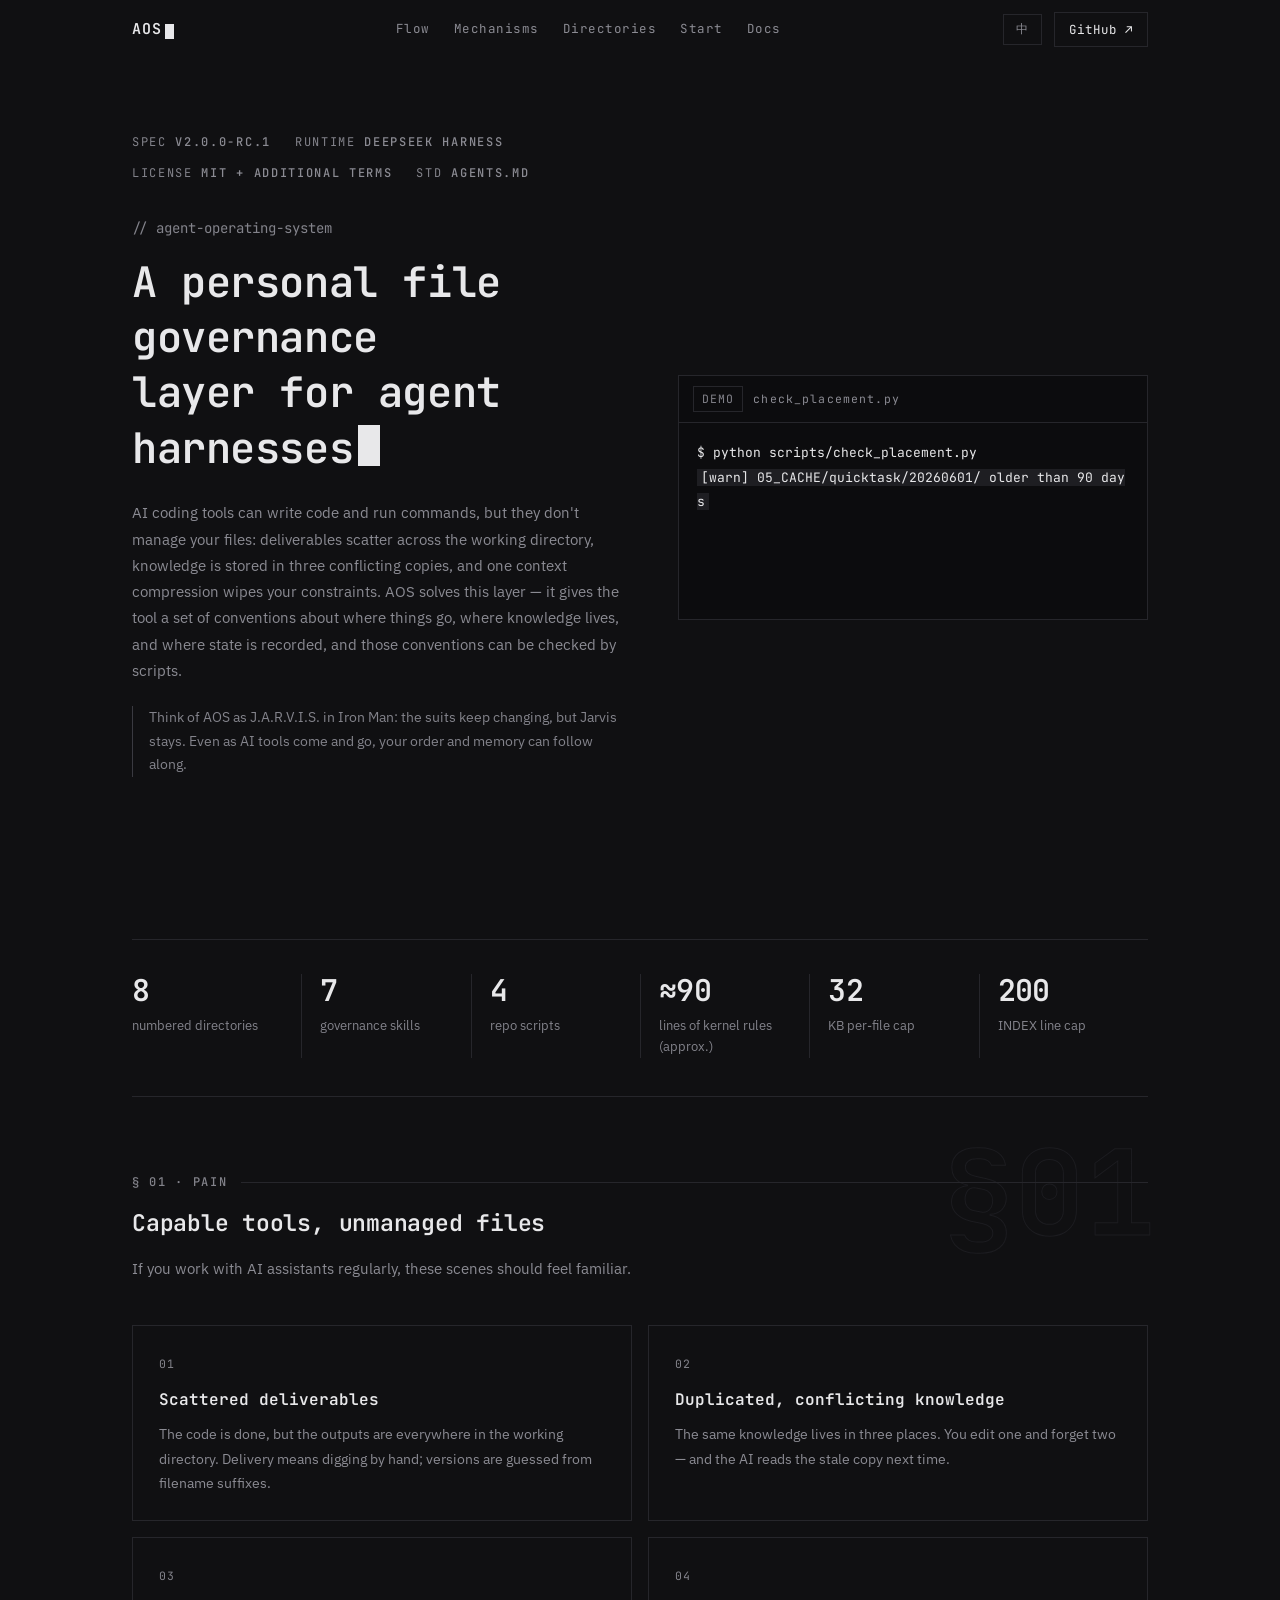
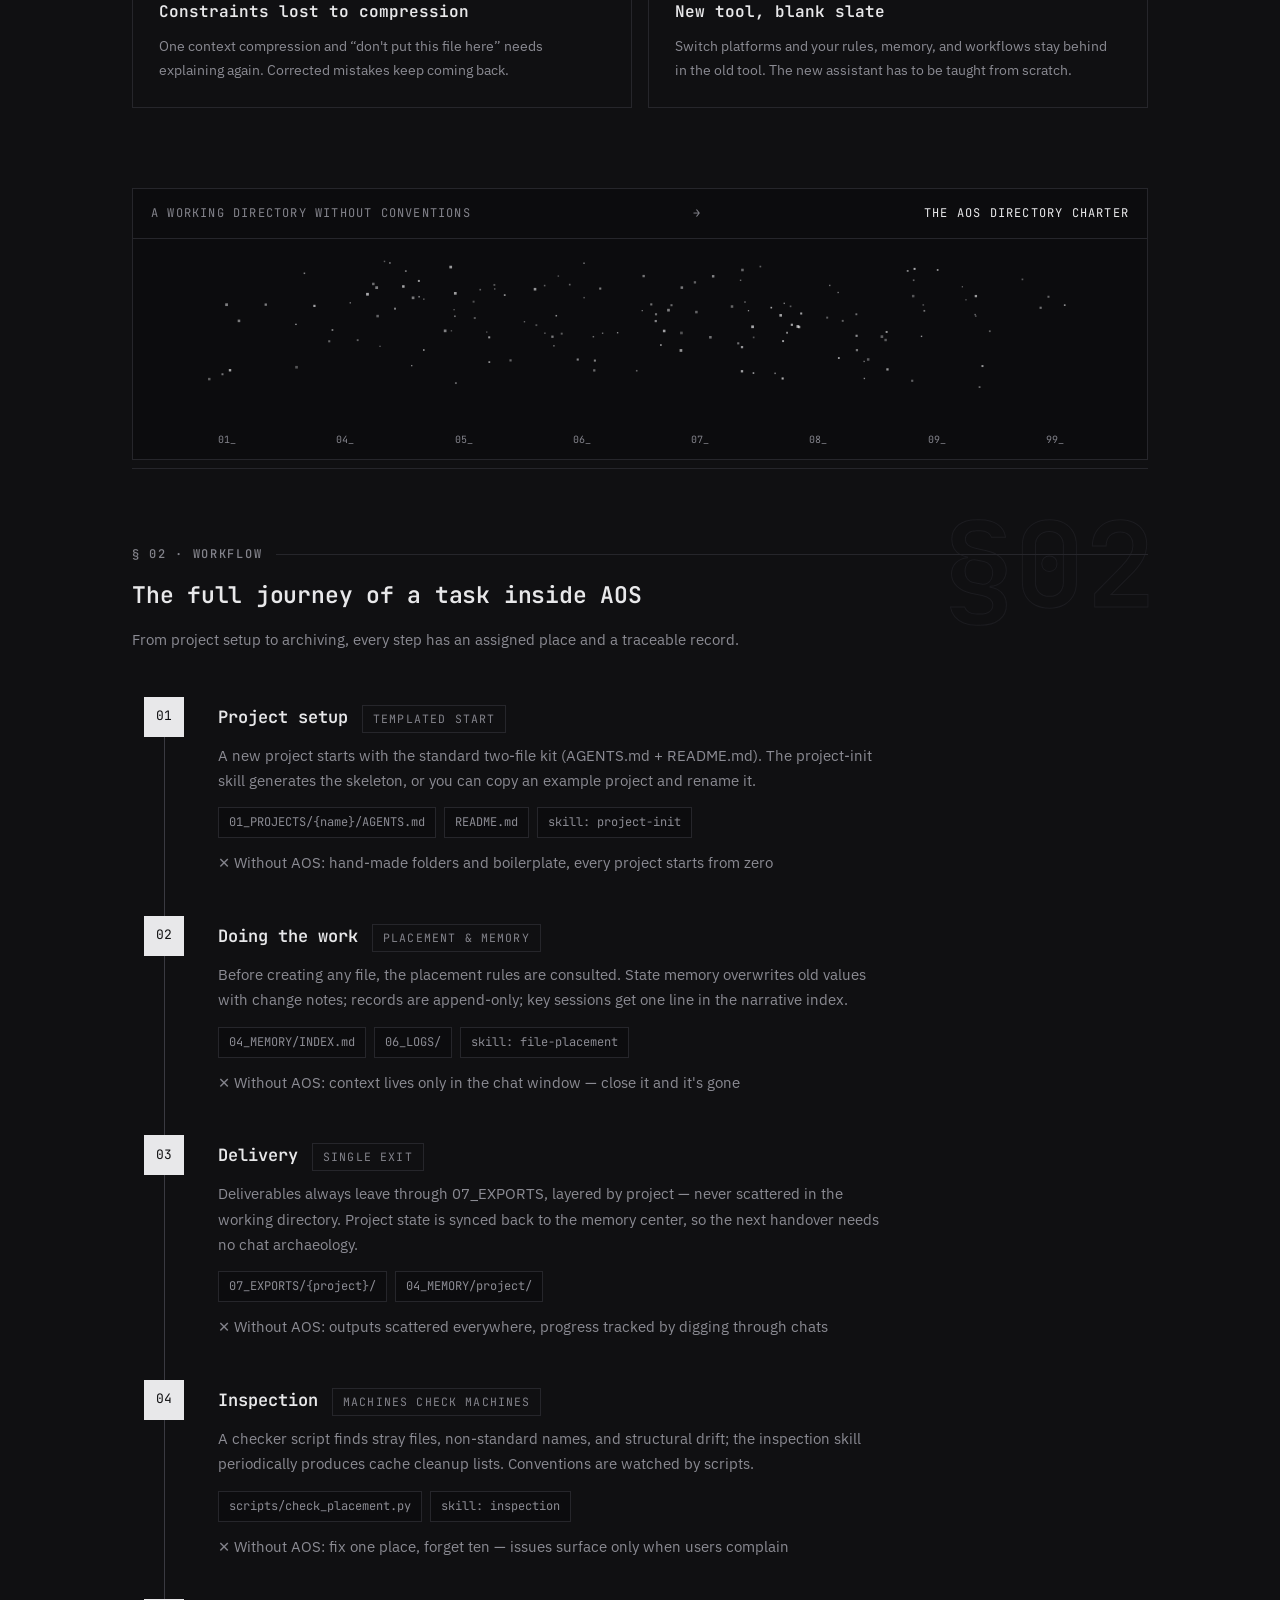
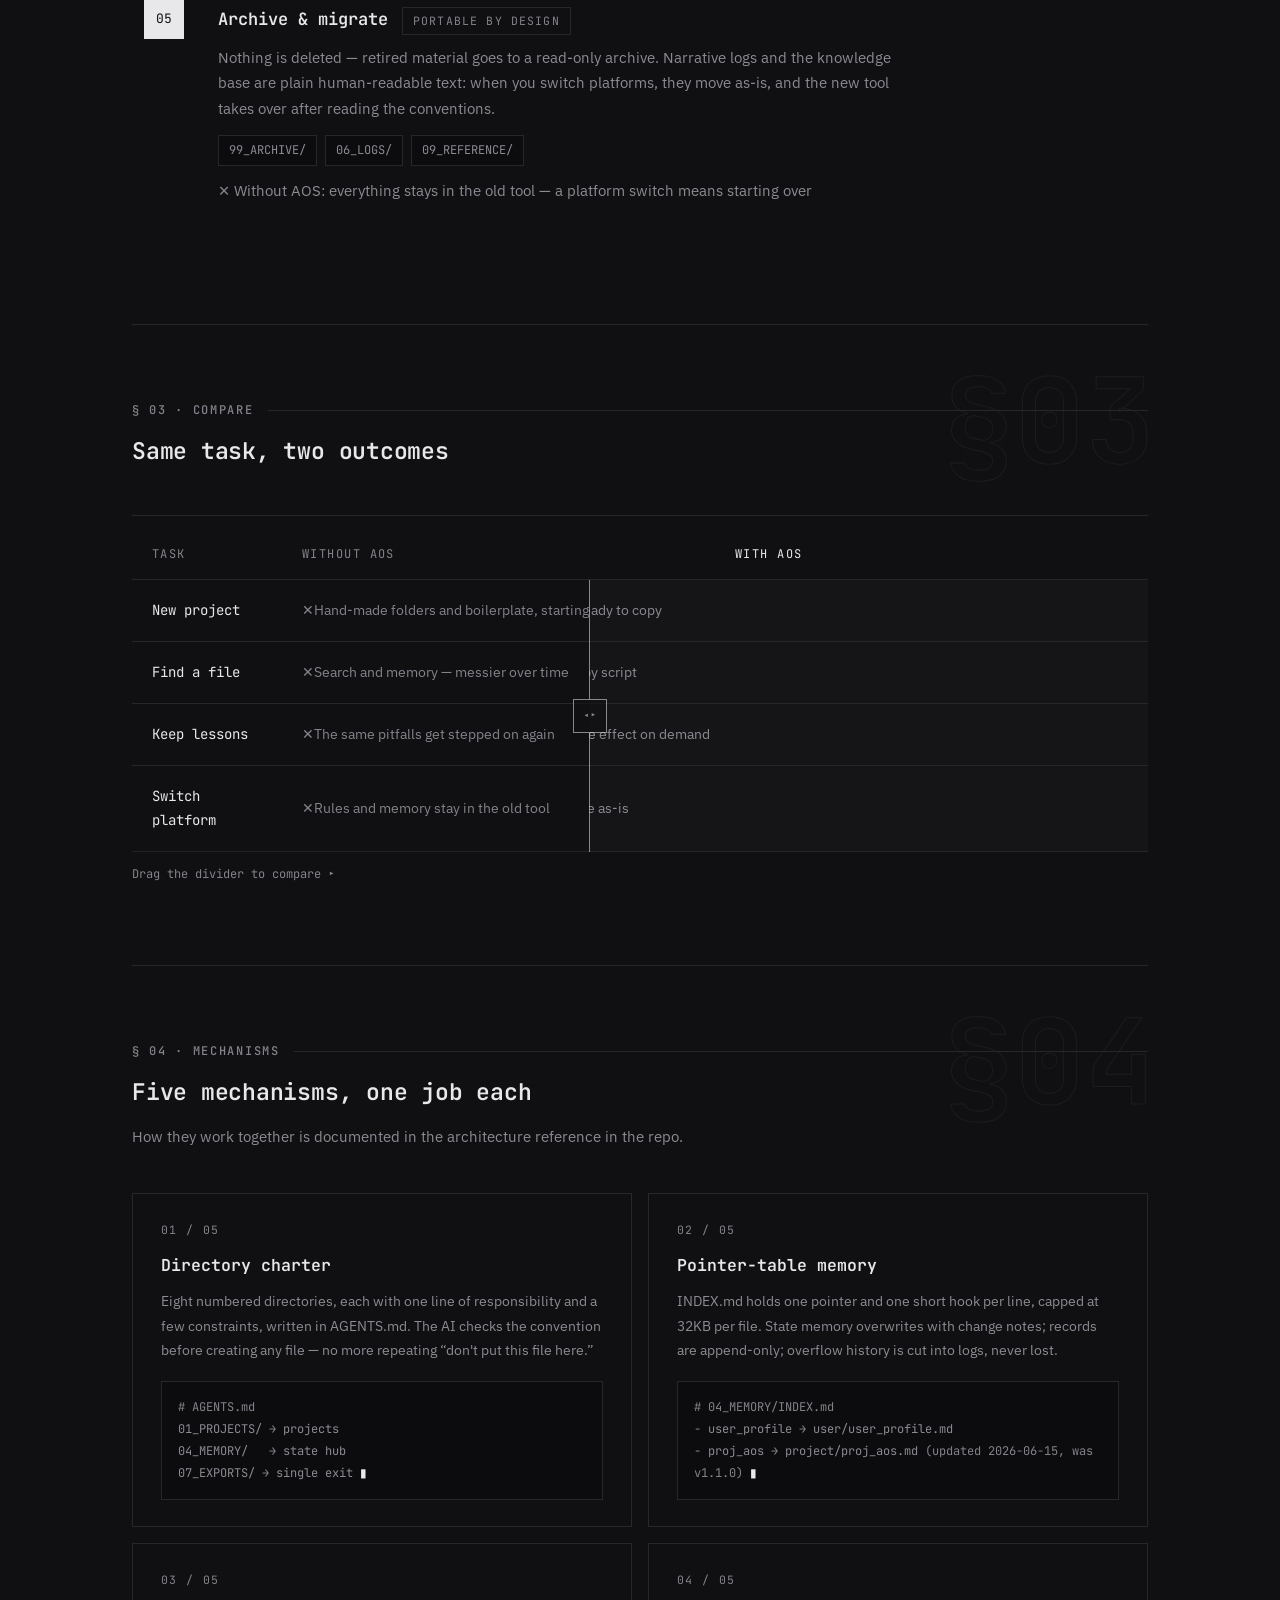
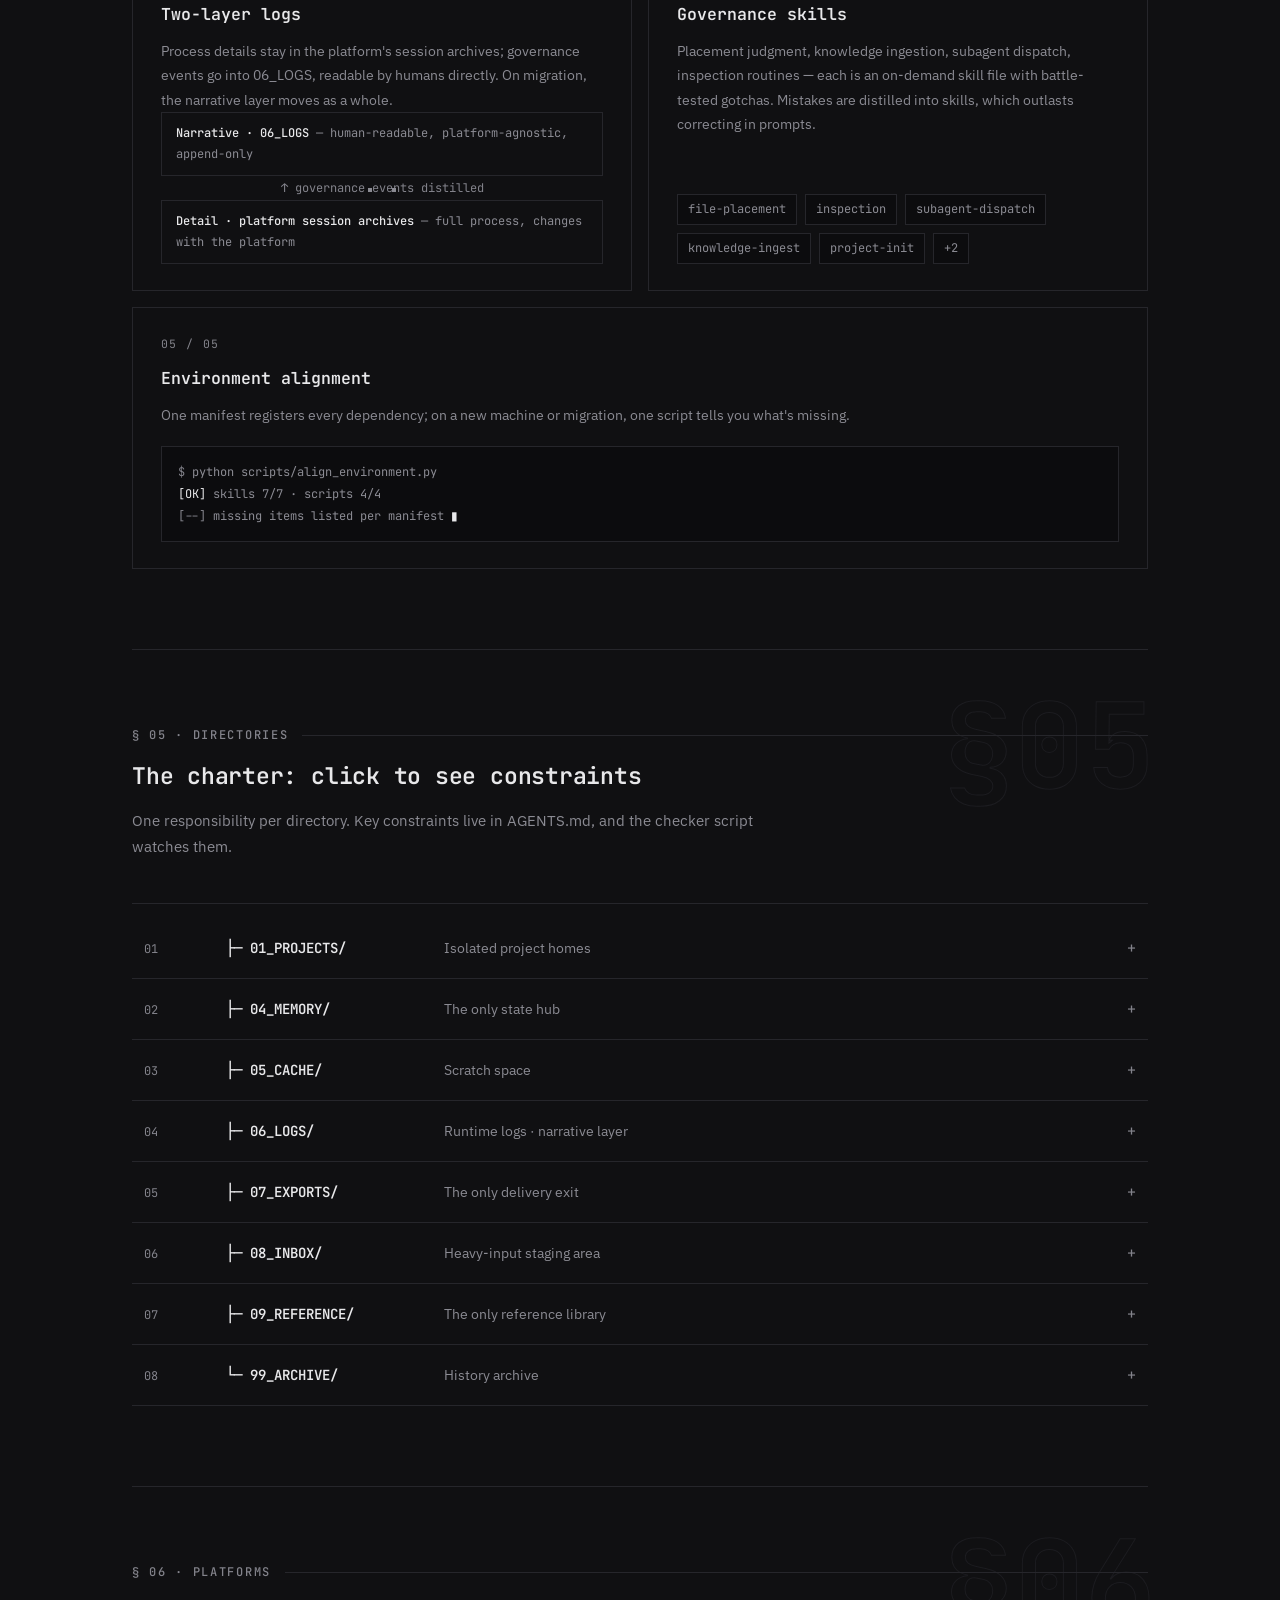
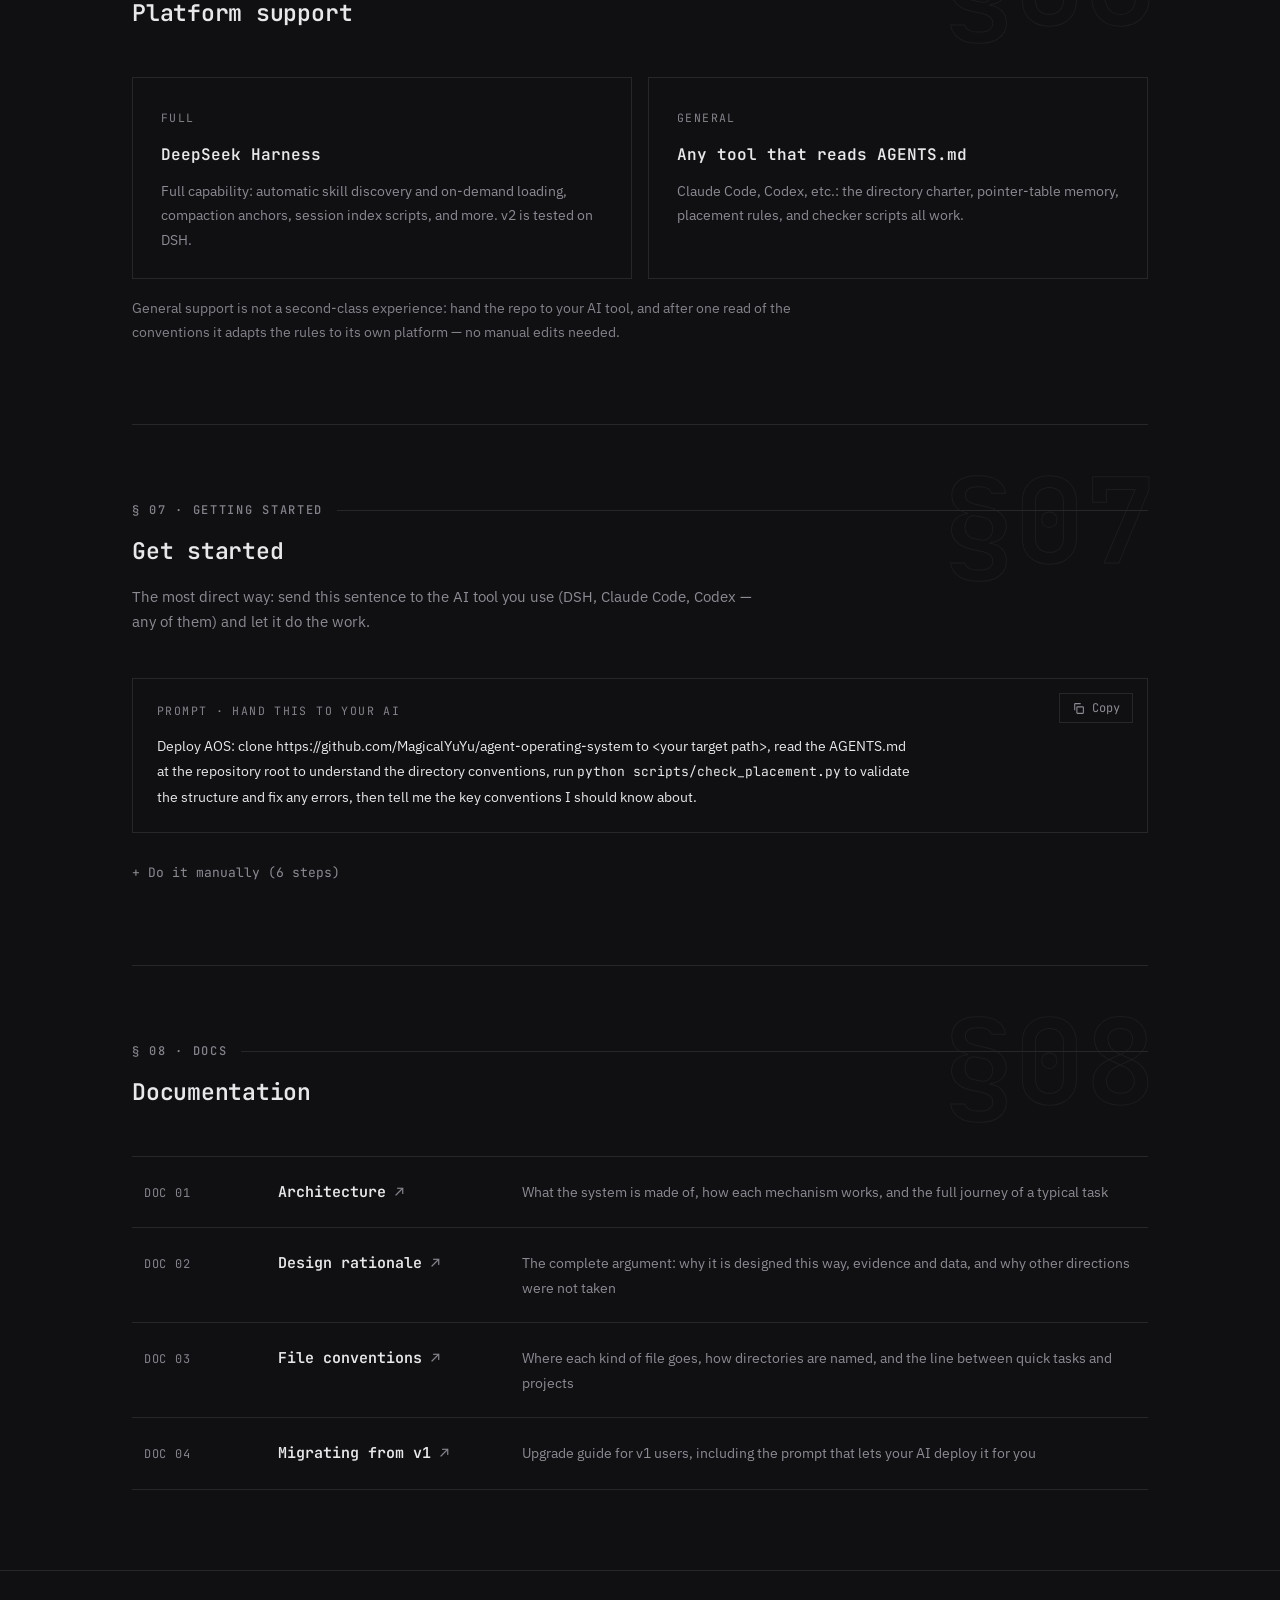
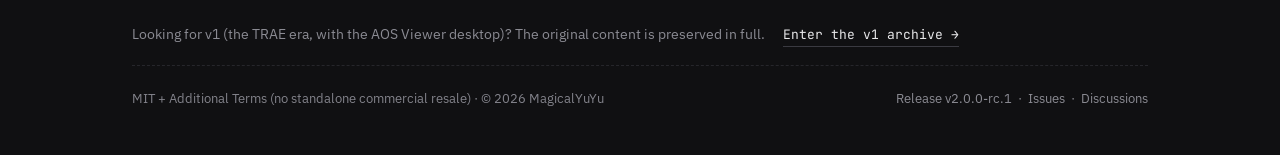
==== commit 63724e81: "site: interactive upgrades + red-team r2 fixes (chaos scrub, compare slider, scramble, no-JS PE, v1 " ====
--- a/index.html
+++ b/index.html
@@ -40,6 +40,7 @@
 <link rel="preconnect" href="https://fonts.gstatic.com" crossorigin>
 <link rel="preload" as="style" href="https://fonts.googleapis.com/css2?family=JetBrains+Mono:wght@400;500;600&family=IBM+Plex+Sans:wght@400;500;600&family=Noto+Sans+SC:wght@400;500;700&display=swap">
 <link rel="stylesheet" href="https://fonts.googleapis.com/css2?family=JetBrains+Mono:wght@400;500;600&family=IBM+Plex+Sans:wght@400;500;600&family=Noto+Sans+SC:wght@400;500;700&display=swap" media="print" onload="this.media='all'">
+<noscript><link rel="stylesheet" href="https://fonts.googleapis.com/css2?family=JetBrains+Mono:wght@400;500;600&family=IBM+Plex+Sans:wght@400;500;600&family=Noto+Sans+SC:wght@400;500;700&display=swap"></noscript>
 <link rel="manifest" href="manifest.json">
 <meta name="theme-color" content="#101012">
 <script>document.documentElement.classList.add('js');</script>
@@ -152,21 +153,6 @@
 .flow-without{margin-top:12px;font-size:13px;color:var(--faint)}
 .flow-without::before{content:"✕ ";color:var(--faint)}
 
-/* ---------- 对比 ---------- */
-.cmp{border-top:1px solid var(--line);padding-top:14px}
-.cmp-head,.cmp-row{display:grid;grid-template-columns:150px 1fr 1fr}
-.cmp-head{border-bottom:1px solid var(--line);font-family:var(--mono);font-size:12px;letter-spacing:.12em;text-transform:uppercase}
-.cmp-head>div{padding:14px 20px;color:var(--faint)}
-.cmp-head>div:last-child{color:var(--text)}
-.cmp-row{border-bottom:1px solid var(--line)}
-.cmp-row:last-child{border-bottom:none}
-.cmp-row>div{padding:18px 20px;font-size:14px}
-.cmp-task{font-family:var(--mono);font-size:13px;color:var(--text);display:flex;align-items:baseline}
-.cmp-bad{color:var(--faint);border-left:1px solid var(--line)}
-.cmp-bad::before{content:"✕  "}
-.cmp-good{color:var(--muted);border-left:1px solid var(--line);background:rgba(255,255,255,.02)}
-.cmp-good::before{content:"✓  ";color:var(--text)}
-
 /* ---------- 机制卡 ---------- */
 .mech-grid{display:grid;grid-template-columns:repeat(2,1fr);gap:16px}
 .mech-card{border:1px solid var(--line);padding:26px 28px;display:flex;flex-direction:column;transition:border-color .25s var(--ease)}
@@ -261,7 +247,8 @@
 /* ---------- 入场与降级 ---------- */
 .sr-only{position:absolute;width:1px;height:1px;padding:0;margin:-1px;overflow:hidden;clip:rect(0,0,0,0);white-space:nowrap;border:0}
 .js .reveal{opacity:0;transform:translateY(12px)}
-.js .reveal.in{opacity:1;transform:none;transition:opacity .45s var(--ease),transform .45s var(--ease)}
+.js .reveal.in:not(.fin){opacity:1;transform:none;transition:opacity .45s var(--ease),transform .45s var(--ease)}
+.js .reveal.fin{opacity:1;transform:none}
 :focus-visible{outline:1px solid var(--text);outline-offset:3px}
 @media (prefers-reduced-motion: reduce){
   html{scroll-behavior:auto}
@@ -306,13 +293,37 @@
   .pain-card:hover::after,.mech-card:hover::after,.plat-card:hover::after{opacity:1}
 }
 
-/* ---------- 自定义光标 ---------- */
-.cursor-dot,.cursor-ring{position:fixed;top:0;left:0;z-index:120;pointer-events:none;mix-blend-mode:difference;display:none}
-.cursor-dot{width:6px;height:6px;background:#fff;border-radius:50%;margin:-3px 0 0 -3px}
-.cursor-ring{width:30px;height:30px;border:1px solid #fff;border-radius:50%;margin:-15px 0 0 -15px;transition:opacity .25s var(--ease)}
-body.has-cursor,body.has-cursor a,body.has-cursor button,body.has-cursor summary{cursor:none}
-body.has-cursor .cursor-dot,body.has-cursor .cursor-ring{display:block}
-body.has-cursor .cursor-ring.on{opacity:.65}
+/* ---------- 对比滑杆 ---------- */
+.cmp-wrap{border-top:1px solid var(--line);padding-top:14px}
+.cmp-head{display:grid;grid-template-columns:150px 1fr 1fr;border-bottom:1px solid var(--line);font-family:var(--mono);font-size:12px;letter-spacing:.12em;text-transform:uppercase}
+.cmp-head>div{padding:14px 20px;color:var(--faint)}
+.cmp-head>div:last-child{color:var(--text)}
+.cmp-slider{position:relative;user-select:none;-webkit-user-select:none;touch-action:pan-y}
+.cmp-layer .cmp-row{display:grid;grid-template-columns:150px 1fr;border-bottom:1px solid var(--line)}
+.cmp-layer .cmp-row>div{padding:18px 20px;font-size:14px;display:flex;align-items:center}
+.cmp-task{font-family:var(--mono);font-size:13px;color:var(--text)}
+.cmp-under{background:rgba(255,255,255,.02)}
+.cmp-under .cmp-good{color:var(--muted)}
+.cmp-under .cmp-good::before{content:"✓  ";color:var(--text)}
+.cmp-over{position:absolute;inset:0;background:var(--bg);clip-path:inset(0 55% 0 0)}
+.cmp-over .cmp-bad{color:var(--faint)}
+.cmp-over .cmp-bad::before{content:"✕  "}
+.cmp-handle{position:absolute;top:0;bottom:0;left:45%;width:1px;background:var(--text);opacity:.55;cursor:ew-resize;touch-action:none}
+.cmp-grip{position:absolute;top:50%;left:50%;transform:translate(-50%,-50%);width:34px;height:34px;border:1px solid var(--text);background:var(--bg);color:var(--text);display:flex;align-items:center;justify-content:center;font-family:var(--mono);font-size:11px}
+.cmp-hint{margin-top:12px;font-family:var(--mono);font-size:12px;color:var(--faint)}
+
+/* ---------- 微演示活性 ---------- */
+.layer-arrow{position:relative}
+.rise-dot{position:absolute;bottom:2px;left:calc(50% - 14px);width:4px;height:4px;background:var(--muted);animation:rise 2.8s var(--ease) infinite}
+.rise-dot.r2{left:calc(50% + 10px);animation-delay:1.4s}
+@keyframes rise{0%{transform:translateY(5px);opacity:0}30%{opacity:.85}100%{transform:translateY(-16px);opacity:0}}
+.demo-note{color:var(--faint);animation:noteCycle 7s ease-in-out infinite}
+@keyframes noteCycle{0%,30%{opacity:0}45%,80%{opacity:1}95%,100%{opacity:0}}
+@media (prefers-reduced-motion: reduce){
+  .demo-note{opacity:1}
+}
+
+html:not(.js) .chaos-band{display:none}
 
 /* ---------- 响应式 ---------- */
 @media (max-width:960px){
@@ -327,10 +338,9 @@
   .sec{padding:56px 0 60px}
   .flow-step{grid-template-columns:44px 1fr;gap:16px}
   .flow-num{width:32px;height:32px;font-size:11.5px}
-  .cmp-head,.cmp-row{grid-template-columns:1fr}
-  .cmp-bad,.cmp-good{border-left:none;border-top:1px solid var(--line)}
-  .cmp-head>div:first-child{display:none}
-  .cmp-head>div{padding:10px 20px}
+  .cmp-head{grid-template-columns:96px 1fr 1fr}
+  .cmp-layer .cmp-row{grid-template-columns:96px 1fr}
+  .cmp-head>div{padding:10px 14px}
   .row{grid-template-columns:1fr;gap:4px;padding:20px 4px}
   .tree-row{grid-template-columns:44px 1fr 28px;grid-template-rows:auto auto}
   .tree-role{grid-column:2}
@@ -341,8 +351,6 @@
 </style>
 </head>
 <body>
-<div class="cursor-dot" id="c-dot" aria-hidden="true"></div>
-<div class="cursor-ring" id="c-ring" aria-hidden="true"></div>
 
 <header id="site-header">
   <div class="wrap">
@@ -358,14 +366,14 @@
       <button class="lang-btn" id="lang-toggle" type="button" aria-label="Switch language / 切换语言">EN</button>
       <a class="gh" href="https://github.com/MagicalYuYu/agent-operating-system" rel="noopener">GitHub ↗</a>
     </div>
-    <span class="progress" id="scroll-progress" aria-hidden="true"></span>
   </div>
+  <span class="progress" id="scroll-progress" aria-hidden="true"></span>
 </header>
 
 <main id="top" class="wrap">
 
   <!-- Hero -->
-  <section class="hero" aria-label="项目简介">
+  <section class="hero" data-i18n-aria="hero.aria" aria-label="项目简介">
     <div class="hero-grid">
       <div>
         <div class="spec-row reveal">
@@ -375,7 +383,7 @@
           <span>STD <b>AGENTS.md</b></span>
         </div>
         <p class="comment reveal">// agent-operating-system</p>
-        <h1 class="reveal" data-i18n-html="hero.h1">运行在 agent harness 上的个人文件治理层<span class="caret" aria-hidden="true"></span></h1>
+        <h1 class="reveal" data-i18n-html="hero.h1"><span class="h1-text">运行在 agent harness 上的个人文件治理层</span><span class="caret" aria-hidden="true"></span></h1>
         <p class="sub reveal" data-i18n="hero.sub">AI 编程工具能写代码、跑命令，但不管你的文件：交付物散在工作目录里、知识存了三份彼此矛盾、会话一压缩约束就丢。AOS 解决的是这一层的问题，它给工具一套关于「东西放哪、知识存哪、状态记哪」的约定，并且这些约定可以被脚本检查。</p>
         <p class="aside reveal" data-i18n="hero.aside">形象点讲，AOS 的定位类似《钢铁侠》里的贾维斯：战衣换了几代，贾维斯一直都在。即便未来 AI 工具不时更换，秩序和记忆也可以持续跟着走。</p>
         <div class="cta reveal">
@@ -383,21 +391,23 @@
           <a class="btn btn-line" href="#getting-started" data-i18n="hero.cta2">如何上手</a>
         </div>
       </div>
-      <div class="term reveal" aria-label="check_placement.py 运行演示">
+      <div class="term reveal" data-i18n-aria="term.aria" aria-label="check_placement.py 运行演示">
         <div class="term-bar"><span class="term-tag">DEMO</span><span class="term-title">check_placement.py</span></div>
-        <pre class="term-body" id="term-body"></pre>
+        <pre class="term-body" id="term-body"><span class="t-cmd">$ python scripts/check_placement.py</span>
+<span class="t-warn">[warn] 05_CACHE/quicktask/20260601/ 创建时间超 90 天</span>
+<span class="t-dim">error=0 warn=1</span></pre>
       </div>
     </div>
   </section>
 
   <!-- 统计带 -->
-  <div class="stats reveal" aria-label="项目速览">
-    <div class="stat"><span class="stat-num" data-count="8">0</span><span class="stat-label" data-i18n="stats.dirs">编号目录</span></div>
-    <div class="stat"><span class="stat-num" data-count="7">0</span><span class="stat-label" data-i18n="stats.skills">治理 skills</span></div>
-    <div class="stat"><span class="stat-num" data-count="4">0</span><span class="stat-label" data-i18n="stats.scripts">校验脚本</span></div>
-    <div class="stat"><span class="stat-num" data-count="90" data-prefix="≈">0</span><span class="stat-label" data-i18n="stats.kernel">行内核规则</span></div>
-    <div class="stat"><span class="stat-num" data-count="32">0</span><span class="stat-label" data-i18n="stats.kb">KB 单文件上限</span></div>
-    <div class="stat"><span class="stat-num" data-count="200">0</span><span class="stat-label" data-i18n="stats.index">行 INDEX 上限</span></div>
+  <div class="stats reveal" role="group" data-i18n-aria="stats.aria" aria-label="项目速览">
+    <div class="stat"><span class="stat-num" data-count="8">8</span><span class="stat-label" data-i18n="stats.dirs">编号目录</span></div>
+    <div class="stat"><span class="stat-num" data-count="7">7</span><span class="stat-label" data-i18n="stats.skills">治理 skills</span></div>
+    <div class="stat"><span class="stat-num" data-count="4">4</span><span class="stat-label" data-i18n="stats.scripts">scripts/ 脚本</span></div>
+    <div class="stat"><span class="stat-num" data-count="90" data-prefix="≈">≈90</span><span class="stat-label" data-i18n="stats.kernel">行内核规则</span></div>
+    <div class="stat"><span class="stat-num" data-count="32">32</span><span class="stat-label" data-i18n="stats.kb">KB 单文件上限</span></div>
+    <div class="stat"><span class="stat-num" data-count="200">200</span><span class="stat-label" data-i18n="stats.index">行 INDEX 上限</span></div>
   </div>
 
   <!-- § 01 痛点 -->
@@ -466,7 +476,7 @@
         <div class="flow-rail"><span class="flow-num">04</span><span class="flow-wire"></span></div>
         <div class="flow-card">
           <div class="flow-head"><h3 data-i18n="flow.4.t">巡检</h3><span class="flow-tag" data-i18n="flow.4.tag">机器管机器</span></div>
-          <p data-i18n="flow.4.p">校验脚本扫出散落文件、非标命名、结构漂移；巡检 skill 定期产出缓存清理清单。约定不靠自觉，靠脚本检查。</p>
+          <p data-i18n="flow.4.p">校验脚本扫出散落文件、非标命名、结构漂移；巡检 skill 定期产出缓存清理清单。约定由脚本盯着执行。</p>
           <div class="chips"><code>scripts/check_placement.py</code><code data-i18n="flow.4.c2">skill: inspection</code></div>
           <p class="flow-without" data-i18n="flow.4.wo">无 AOS：改了一处忘了十处，问题潜伏到报障才暴露</p>
         </div>
@@ -490,12 +500,24 @@
       <div class="sec-eyebrow" data-i18n="compare.eyebrow">§ 03 · COMPARE</div>
       <h2 id="compare-label" data-i18n="compare.title">同一件事，两种结果</h2>
     </div>
-    <div class="cmp reveal">
+    <div class="cmp-wrap reveal">
       <div class="cmp-head"><div data-i18n="compare.task">事项</div><div data-i18n="compare.without">无 AOS</div><div data-i18n="compare.with">有 AOS</div></div>
-      <div class="cmp-row"><div class="cmp-task" data-i18n="compare.1.t">建项目</div><div class="cmp-bad" data-i18n="compare.1.b">手动建目录写样板，每个项目从空白开始</div><div class="cmp-good" data-i18n="compare.1.g">两件套模板开局，示例项目可直接复制</div></div>
-      <div class="cmp-row"><div class="cmp-task" data-i18n="compare.2.t">找文件</div><div class="cmp-bad" data-i18n="compare.2.b">靠搜索和记忆，越用越乱</div><div class="cmp-good" data-i18n="compare.2.g">按目录宪章定位，脚本可校验</div></div>
-      <div class="cmp-row"><div class="cmp-task" data-i18n="compare.3.t">记经验</div><div class="cmp-bad" data-i18n="compare.3.b">踩过的坑下次还踩</div><div class="cmp-good" data-i18n="compare.3.g">坑点写进 skill 的 gotchas，按需加载自动生效</div></div>
-      <div class="cmp-row"><div class="cmp-task" data-i18n="compare.4.t">换平台</div><div class="cmp-bad" data-i18n="compare.4.b">规则记忆留在旧工具里</div><div class="cmp-good" data-i18n="compare.4.g">叙事层日志与知识库整体随迁</div></div>
+      <div class="cmp-slider" id="cmp-slider" role="slider" tabindex="0" aria-valuemin="0" aria-valuemax="100" aria-valuenow="45" data-i18n-aria="compare.sliderAria" aria-label="拖动对比无 AOS 与有 AOS">
+        <div class="cmp-layer cmp-under">
+          <div class="cmp-row"><div class="cmp-task" data-i18n="compare.1.t">建项目</div><div class="cmp-good" data-i18n="compare.1.g">两件套模板开局，示例项目可直接复制</div></div>
+          <div class="cmp-row"><div class="cmp-task" data-i18n="compare.2.t">找文件</div><div class="cmp-good" data-i18n="compare.2.g">按目录宪章定位，脚本可校验</div></div>
+          <div class="cmp-row"><div class="cmp-task" data-i18n="compare.3.t">记经验</div><div class="cmp-good" data-i18n="compare.3.g">坑点写进 skill 的 gotchas，按需加载自动生效</div></div>
+          <div class="cmp-row"><div class="cmp-task" data-i18n="compare.4.t">换平台</div><div class="cmp-good" data-i18n="compare.4.g">叙事层日志与知识库整体随迁</div></div>
+        </div>
+        <div class="cmp-layer cmp-over" aria-hidden="true">
+          <div class="cmp-row"><div class="cmp-task" data-i18n="compare.1.t">建项目</div><div class="cmp-bad" data-i18n="compare.1.b">手动建目录写样板，每个项目从空白开始</div></div>
+          <div class="cmp-row"><div class="cmp-task" data-i18n="compare.2.t">找文件</div><div class="cmp-bad" data-i18n="compare.2.b">靠搜索和记忆，越用越乱</div></div>
+          <div class="cmp-row"><div class="cmp-task" data-i18n="compare.3.t">记经验</div><div class="cmp-bad" data-i18n="compare.3.b">踩过的坑下次还踩</div></div>
+          <div class="cmp-row"><div class="cmp-task" data-i18n="compare.4.t">换平台</div><div class="cmp-bad" data-i18n="compare.4.b">规则记忆留在旧工具里</div></div>
+        </div>
+        <div class="cmp-handle" id="cmp-handle" aria-hidden="true"><span class="cmp-grip">◂▸</span></div>
+      </div>
+      <p class="cmp-hint" data-i18n="compare.hint">◂ 拖动分割线，对比两侧</p>
     </div>
   </section>
 
@@ -518,7 +540,7 @@
         <span class="mech-kicker">02 / 05</span>
         <h3 data-i18n="mech.2.t">指针表记忆</h3>
         <p data-i18n="mech.2.p">INDEX.md 一行一指针加一段短描述，单文件 32KB 上限。状态类记忆覆盖旧值并留变更注释；记录类记忆只追加，历史剪入日志不丢。</p>
-        <div class="mech-demo" aria-hidden="true"><span class="d-dim"># 04_MEMORY/INDEX.md</span><br>- user_profile <span class="d-dim">→</span> user/user_profile.md<br>- proj_aos <span class="d-dim">→</span> project/proj_aos.md <span class="d-hi">▮</span></div>
+        <div class="mech-demo" aria-hidden="true"><span class="d-dim"># 04_MEMORY/INDEX.md</span><br>- user_profile <span class="d-dim">→</span> user/user_profile.md<br>- proj_aos <span class="d-dim">→</span> project/proj_aos.md <span class="demo-note" data-i18n="mech.2.note">（2026-06-15 更新，原为 v1.1.0）</span> <span class="d-hi">▮</span></div>
       </div>
       <div class="mech-card reveal">
         <span class="mech-kicker">03 / 05</span>
@@ -526,7 +548,7 @@
         <p data-i18n="mech.3.p">过程细节交给平台自带的会话档案；治理层面的大事写入人类可直接阅读的 06_LOGS。换平台时，叙事层日志可以整体搬走。</p>
         <div class="layer-demo" aria-hidden="true">
           <div class="layer"><b data-i18n="mech.3.l1">叙事层 · 06_LOGS</b> — <span data-i18n="mech.3.l1d">人类可读，平台无关，只追加</span></div>
-          <div class="layer-arrow">↑ <span data-i18n="mech.3.arrow">治理事件提炼</span></div>
+          <div class="layer-arrow"><span class="rise-dot" aria-hidden="true"></span><span class="rise-dot r2" aria-hidden="true"></span>↑ <span data-i18n="mech.3.arrow">治理事件提炼</span></div>
           <div class="layer"><b data-i18n="mech.3.l2">细节层 · 平台会话档案</b> — <span data-i18n="mech.3.l2d">最全过程，随平台更换</span></div>
         </div>
       </div>
@@ -556,35 +578,35 @@
     <div class="tree reveal">
       <div class="tree-item">
         <button class="tree-row" type="button" aria-expanded="false"><span class="tree-idx">01</span><span class="tree-path">├─ 01_PROJECTS/</span><span class="tree-role" data-i18n="dir.1.role">项目隔离存放</span><span class="tree-plus" aria-hidden="true">+</span></button>
-        <div class="tree-detail"><div class="tree-detail-clip"><div class="tree-detail-in"><p><b data-i18n="dir.constraint">关键约束：</b><span data-i18n="dir.1.p">项目模板两件套 AGENTS.md + README.md；根层禁止代码脚本散放；项目内只引用记忆与知识库路径，不复制内容</span></p></div></div></div>
+        <div class="tree-detail" aria-hidden="true"><div class="tree-detail-clip"><div class="tree-detail-in"><p><b data-i18n="dir.constraint">关键约束：</b><span data-i18n="dir.1.p">项目模板两件套 AGENTS.md + README.md；根层禁止代码脚本散放；项目内只引用记忆与知识库路径，不复制内容</span></p></div></div></div>
       </div>
       <div class="tree-item">
         <button class="tree-row" type="button" aria-expanded="false"><span class="tree-idx">02</span><span class="tree-path">├─ 04_MEMORY/</span><span class="tree-role" data-i18n="dir.2.role">唯一状态持久化中心</span><span class="tree-plus" aria-hidden="true">+</span></button>
-        <div class="tree-detail"><div class="tree-detail-clip"><div class="tree-detail-in"><p><b data-i18n="dir.constraint">关键约束：</b><span data-i18n="dir.2.p">状态型文件单文件 ≤32KB，超限剪切历史至日志目录并留指针；INDEX.md 一行一指针，≤200 行</span></p></div></div></div>
+        <div class="tree-detail" aria-hidden="true"><div class="tree-detail-clip"><div class="tree-detail-in"><p><b data-i18n="dir.constraint">关键约束：</b><span data-i18n="dir.2.p">状态型文件单文件 ≤32KB，超限剪切历史至日志目录并留指针；INDEX.md 一行一指针，≤200 行</span></p></div></div></div>
       </div>
       <div class="tree-item">
         <button class="tree-row" type="button" aria-expanded="false"><span class="tree-idx">03</span><span class="tree-path">├─ 05_CACHE/</span><span class="tree-role" data-i18n="dir.3.role">中间产物垃圾场</span><span class="tree-plus" aria-hidden="true">+</span></button>
-        <div class="tree-detail"><div class="tree-detail-clip"><div class="tree-detail-in"><p><b data-i18n="dir.constraint">关键约束：</b><span data-i18n="dir.3.p">唯一副本禁入；按项目/日期两级分层；超期由巡检出清理清单；禁止任何长期引用指向此目录</span></p></div></div></div>
+        <div class="tree-detail" aria-hidden="true"><div class="tree-detail-clip"><div class="tree-detail-in"><p><b data-i18n="dir.constraint">关键约束：</b><span data-i18n="dir.3.p">唯一副本禁入；按项目/日期两级分层；超期由巡检出清理清单；禁止任何长期引用指向此目录</span></p></div></div></div>
       </div>
       <div class="tree-item">
         <button class="tree-row" type="button" aria-expanded="false"><span class="tree-idx">04</span><span class="tree-path">├─ 06_LOGS/</span><span class="tree-role" data-i18n="dir.4.role">运行日志 · 叙事层</span><span class="tree-plus" aria-hidden="true">+</span></button>
-        <div class="tree-detail"><div class="tree-detail-clip"><div class="tree-detail-in"><p><b data-i18n="dir.constraint">关键约束：</b><span data-i18n="dir.4.p">只追加；治理事件与项目关键节点必写一行；跨平台迁移时本目录随迁</span></p></div></div></div>
+        <div class="tree-detail" aria-hidden="true"><div class="tree-detail-clip"><div class="tree-detail-in"><p><b data-i18n="dir.constraint">关键约束：</b><span data-i18n="dir.4.p">只追加；治理事件与项目关键节点必写一行；跨平台迁移时本目录随迁</span></p></div></div></div>
       </div>
       <div class="tree-item">
         <button class="tree-row" type="button" aria-expanded="false"><span class="tree-idx">05</span><span class="tree-path">├─ 07_EXPORTS/</span><span class="tree-role" data-i18n="dir.5.role">交付物唯一出口</span><span class="tree-plus" aria-hidden="true">+</span></button>
-        <div class="tree-detail"><div class="tree-detail-clip"><div class="tree-detail-in"><p><b data-i18n="dir.constraint">关键约束：</b><span data-i18n="dir.5.p">按项目分层；无项目的轻量任务进 quicktasks 日期分层目录</span></p></div></div></div>
+        <div class="tree-detail" aria-hidden="true"><div class="tree-detail-clip"><div class="tree-detail-in"><p><b data-i18n="dir.constraint">关键约束：</b><span data-i18n="dir.5.p">按项目分层；无项目的轻量任务进 quicktasks 日期分层目录</span></p></div></div></div>
       </div>
       <div class="tree-item">
         <button class="tree-row" type="button" aria-expanded="false"><span class="tree-idx">06</span><span class="tree-path">├─ 08_INBOX/</span><span class="tree-role" data-i18n="dir.6.role">重量级输入中转区</span><span class="tree-plus" aria-hidden="true">+</span></button>
-        <div class="tree-detail"><div class="tree-detail-clip"><div class="tree-detail-in"><p><b data-i18n="dir.constraint">关键约束：</b><span data-i18n="dir.6.p">按日期分层；处理完必须迁往真正归宿，原处只留去向指针</span></p></div></div></div>
+        <div class="tree-detail" aria-hidden="true"><div class="tree-detail-clip"><div class="tree-detail-in"><p><b data-i18n="dir.constraint">关键约束：</b><span data-i18n="dir.6.p">按日期分层；处理完必须迁往真正归宿，原处只留去向指针</span></p></div></div></div>
       </div>
       <div class="tree-item">
         <button class="tree-row" type="button" aria-expanded="false"><span class="tree-idx">07</span><span class="tree-path">├─ 09_REFERENCE/</span><span class="tree-role" data-i18n="dir.7.role">唯一参考知识库</span><span class="tree-plus" aria-hidden="true">+</span></button>
-        <div class="tree-detail"><div class="tree-detail-clip"><div class="tree-detail-in"><p><b data-i18n="dir.constraint">关键约束：</b><span data-i18n="dir.7.p">知识只存一份，他处只写路径引用</span></p></div></div></div>
+        <div class="tree-detail" aria-hidden="true"><div class="tree-detail-clip"><div class="tree-detail-in"><p><b data-i18n="dir.constraint">关键约束：</b><span data-i18n="dir.7.p">知识只存一份，他处只写路径引用</span></p></div></div></div>
       </div>
       <div class="tree-item">
         <button class="tree-row" type="button" aria-expanded="false"><span class="tree-idx">08</span><span class="tree-path">└─ 99_ARCHIVE/</span><span class="tree-role" data-i18n="dir.8.role">历史归档</span><span class="tree-plus" aria-hidden="true">+</span></button>
-        <div class="tree-detail"><div class="tree-detail-clip"><div class="tree-detail-in"><p><b data-i18n="dir.constraint">关键约束：</b><span data-i18n="dir.8.p">只读；只增不减</span></p></div></div></div>
+        <div class="tree-detail" aria-hidden="true"><div class="tree-detail-clip"><div class="tree-detail-in"><p><b data-i18n="dir.constraint">关键约束：</b><span data-i18n="dir.8.p">只读；只增不减</span></p></div></div></div>
       </div>
     </div>
   </section>
@@ -677,7 +699,7 @@
 <footer>
   <div class="wrap">
     <div class="foot-v1 reveal">
-      <span data-i18n="foot.v1p">在找 v1（TRAE 时代，含 AOS Viewer 可视化桌面）的内容？旧站三页已完整保留。</span>
+      <span data-i18n="foot.v1p">在找 v1（TRAE 时代，含 AOS Viewer 可视化桌面）的内容？旧站内容已完整保留。</span>
       <a href="/v1/" data-i18n="foot.v1a">进入 v1 旧站存档 →</a>
     </div>
     <div class="foot-rows">
@@ -705,8 +727,8 @@
       "meta.title": "AOS — Agent Operating System · 个人文件治理层",
       "nav.label": "页面导航",
       "nav.flow": "流程", "nav.mech": "机制", "nav.dirs": "目录", "nav.start": "上手", "nav.docs": "文档",
-      "hero.license": "MIT + 附加条款",
-      "hero.h1": "运行在 agent harness 上的个人文件治理层<span class=\"caret\" aria-hidden=\"true\"></span>",
+      "hero.license": "MIT + 附加条款", "hero.aria": "项目简介", "stats.aria": "项目速览", "term.aria": "check_placement.py 运行演示",
+      "hero.h1": "<span class=\"h1-text\">运行在 agent harness 上的个人文件治理层</span><span class=\"caret\" aria-hidden=\"true\"></span>",
       "hero.sub": "AI 编程工具能写代码、跑命令，但不管你的文件：交付物散在工作目录里、知识存了三份彼此矛盾、会话一压缩约束就丢。AOS 解决的是这一层的问题，它给工具一套关于「东西放哪、知识存哪、状态记哪」的约定，并且这些约定可以被脚本检查。",
       "hero.aside": "形象点讲，AOS 的定位类似《钢铁侠》里的贾维斯：战衣换了几代，贾维斯一直都在。即便未来 AI 工具不时更换，秩序和记忆也可以持续跟着走。",
       "hero.cta1": "GitHub 仓库", "hero.cta2": "如何上手",
@@ -719,16 +741,16 @@
       "flow.1.t": "立项", "flow.1.tag": "模板起步", "flow.1.p": "新项目按标准两件套（AGENTS.md + README.md）开局，目录骨架由 project-init skill 生成，也可以直接复制示例项目改名起步。", "flow.1.c3": "skill: project-init", "flow.1.wo": "无 AOS：手动建目录写样板，每个项目从空白开始",
       "flow.2.t": "工作过程", "flow.2.tag": "落位与记忆", "flow.2.p": "创建任何文件前先查落位约定；状态类记忆覆盖旧值留注释，记录类只追加；关键会话一行写入叙事层索引。", "flow.2.c3": "skill: file-placement", "flow.2.wo": "无 AOS：上下文只存于对话窗口，关闭即失忆",
       "flow.3.t": "交付", "flow.3.tag": "唯一出口", "flow.3.p": "交付物一律经 07_EXPORTS 按项目分层导出，禁止散落在工作目录；项目状态同步写回记忆中心，下次接手不用翻聊天记录。", "flow.3.wo": "无 AOS：交付物散落各处，进度追溯靠考古",
-      "flow.4.t": "巡检", "flow.4.tag": "机器管机器", "flow.4.p": "校验脚本扫出散落文件、非标命名、结构漂移；巡检 skill 定期产出缓存清理清单。约定不靠自觉，靠脚本检查。", "flow.4.c2": "skill: inspection", "flow.4.wo": "无 AOS：改了一处忘了十处，问题潜伏到报障才暴露",
+      "flow.4.t": "巡检", "flow.4.tag": "机器管机器", "flow.4.p": "校验脚本扫出散落文件、非标命名、结构漂移；巡检 skill 定期产出缓存清理清单。约定由脚本盯着执行。", "flow.4.c2": "skill: inspection", "flow.4.wo": "无 AOS：改了一处忘了十处，问题潜伏到报障才暴露",
       "flow.5.t": "归档与迁移", "flow.5.tag": "换平台随迁", "flow.5.p": "废弃不删，进只读归档；叙事层日志与知识库是人类可读的纯文本，换平台时整体搬走，新工具读完约定即可接手。", "flow.5.wo": "无 AOS：一切留在旧工具里，换平台从零开始",
-      "compare.eyebrow": "§ 03 · COMPARE", "compare.title": "同一件事，两种结果", "compare.task": "事项", "compare.without": "无 AOS", "compare.with": "有 AOS",
+      "compare.eyebrow": "§ 03 · COMPARE", "compare.title": "同一件事，两种结果", "compare.task": "事项", "compare.without": "无 AOS", "compare.with": "有 AOS", "compare.hint": "◂ 拖动分割线，对比两侧", "compare.sliderAria": "拖动对比无 AOS 与有 AOS",
       "compare.1.t": "建项目", "compare.1.b": "手动建目录写样板，每个项目从空白开始", "compare.1.g": "两件套模板开局，示例项目可直接复制",
       "compare.2.t": "找文件", "compare.2.b": "靠搜索和记忆，越用越乱", "compare.2.g": "按目录宪章定位，脚本可校验",
       "compare.3.t": "记经验", "compare.3.b": "踩过的坑下次还踩", "compare.3.g": "坑点写进 skill 的 gotchas，按需加载自动生效",
       "compare.4.t": "换平台", "compare.4.b": "规则记忆留在旧工具里", "compare.4.g": "叙事层日志与知识库整体随迁",
       "mech.eyebrow": "§ 04 · MECHANISMS", "mech.title": "五个机制，各司其职", "mech.desc": "它们怎么协同运转，见仓库里的架构参考文档。",
       "mech.1.t": "目录宪章", "mech.1.p": "8 个编号目录，每个一行职责和几条约束，写在 AGENTS.md 里。AI 在创建任何文件之前先查约定，你不再需要反复纠正「这个文件不要放这里」。", "mech.1.d1": "项目隔离", "mech.1.d2": "状态中心", "mech.1.d3": "唯一出口",
-      "mech.2.t": "指针表记忆", "mech.2.p": "INDEX.md 一行一指针加一段短描述，单文件 32KB 上限。状态类记忆覆盖旧值并留变更注释；记录类记忆只追加，历史剪入日志不丢。",
+      "mech.2.t": "指针表记忆", "mech.2.p": "INDEX.md 一行一指针加一段短描述，单文件 32KB 上限。状态类记忆覆盖旧值并留变更注释；记录类记忆只追加，历史剪入日志不丢。", "mech.2.note": "（2026-06-15 更新，原为 v1.1.0）",
       "mech.3.t": "双层日志", "mech.3.p": "过程细节交给平台自带的会话档案；治理层面的大事写入人类可直接阅读的 06_LOGS。换平台时，叙事层日志可以整体搬走。", "mech.3.l1": "叙事层 · 06_LOGS", "mech.3.l1d": "人类可读，平台无关，只追加", "mech.3.arrow": "治理事件提炼", "mech.3.l2": "细节层 · 平台会话档案", "mech.3.l2d": "最全过程，随平台更换",
       "mech.4.t": "治理 skills", "mech.4.p": "落位判定、知识入库、子代理调度、巡检流程等，各自是一个按需加载的技能文件，带实战沉淀的 gotchas 段落。犯错沉淀进 skill，比在提示词里纠正更持久。",
       "mech.5.t": "环境对齐", "mech.5.p": "一份 manifest 登记所有依赖组件，换机器或迁移环境时跑一个脚本即可检测缺什么。", "mech.5.d1": "缺失项按 manifest 列出",
@@ -762,26 +784,23 @@
       "docs.2.t": "设计思路", "docs.2.p": "完整的设计论证：为什么这样设计、依据与数据、其他技术方向为什么没有采用",
       "docs.3.t": "文件落位约定", "docs.3.p": "每类文件放哪、目录怎么命名、轻量任务与项目的分界",
       "docs.4.t": "从 v1 迁移", "docs.4.p": "v1 用户升级指南，含让 AI 代为部署的提示词",
-      "foot.v1p": "在找 v1（TRAE 时代，含 AOS Viewer 可视化桌面）的内容？旧站三页已完整保留。", "foot.v1a": "进入 v1 旧站存档 →",
+      "foot.v1p": "在找 v1（TRAE 时代，含 AOS Viewer 可视化桌面）的内容？旧站内容已完整保留。", "foot.v1a": "进入 v1 旧站存档 →",
       "foot.license": "MIT + 附加条款（禁止单独封装商用售卖） · © 2026 MagicalYuYu",
       "chaos.a": "无约定的工作目录", "chaos.b": "AOS 目录宪章",
-      "stats.dirs": "编号目录", "stats.skills": "治理 skills", "stats.scripts": "校验脚本", "stats.kernel": "行内核规则", "stats.kb": "KB 单文件上限", "stats.index": "行 INDEX 上限",
+      "stats.dirs": "编号目录", "stats.skills": "治理 skills", "stats.scripts": "scripts/ 脚本", "stats.kernel": "行内核规则", "stats.kb": "KB 单文件上限", "stats.index": "行 INDEX 上限",
       "term.lines": [
         ["cmd", "$ python scripts/check_placement.py"],
-        ["ok",   "[OK]   目录宪章 8/8 就位"],
-        ["ok",   "[OK]   INDEX.md 在 200 行上限内"],
-        ["ok",   "[OK]   无散落交付物"],
-        ["warn", "[WARN] 05_CACHE 有超期缓存 → 巡检清单已生成"],
-        ["dim",  "exit 0 · 结构合规"]
+        ["warn", "[warn] 05_CACHE/quicktask/20260601/ 创建时间超 90 天"],
+        ["dim",  "error=0 warn=1"]
       ]
     },
     en: {
       "meta.title": "AOS — Agent Operating System · Personal File Governance Layer",
       "nav.label": "Page navigation",
       "nav.flow": "Flow", "nav.mech": "Mechanisms", "nav.dirs": "Directories", "nav.start": "Start", "nav.docs": "Docs",
-      "hero.license": "MIT + Additional Terms",
-      "hero.h1": "A personal file governance layer for agent harnesses<span class=\"caret\" aria-hidden=\"true\"></span>",
-      "hero.sub": "AI coding tools can write code and run commands, but they don't manage your files: deliverables scatter across the working directory, knowledge is saved three times with three different versions, and one context compression wipes your constraints. AOS solves this layer — it gives the tool a set of conventions about where things go, where knowledge lives, and where state is recorded, and those conventions can be checked by scripts.",
+      "hero.license": "MIT + Additional Terms", "hero.aria": "Project intro", "stats.aria": "Project at a glance", "term.aria": "check_placement.py demo run",
+      "hero.h1": "<span class=\"h1-text\">A personal file governance layer for agent harnesses</span><span class=\"caret\" aria-hidden=\"true\"></span>",
+      "hero.sub": "AI coding tools can write code and run commands, but they don't manage your files: deliverables scatter across the working directory, knowledge is stored in three conflicting copies, and one context compression wipes your constraints. AOS solves this layer — it gives the tool a set of conventions about where things go, where knowledge lives, and where state is recorded, and those conventions can be checked by scripts.",
       "hero.aside": "Think of AOS as J.A.R.V.I.S. in Iron Man: the suits keep changing, but Jarvis stays. Even as AI tools come and go, your order and memory can follow along.",
       "hero.cta1": "GitHub Repo", "hero.cta2": "Get Started",
       "pain.eyebrow": "§ 01 · PAIN", "pain.title": "Capable tools, unmanaged files", "pain.desc": "If you work with AI assistants regularly, these scenes should feel familiar.",
@@ -793,16 +812,16 @@
       "flow.1.t": "Project setup", "flow.1.tag": "Templated start", "flow.1.p": "A new project starts with the standard two-file kit (AGENTS.md + README.md). The project-init skill generates the skeleton, or you can copy an example project and rename it.", "flow.1.c3": "skill: project-init", "flow.1.wo": "Without AOS: hand-made folders and boilerplate, every project starts from zero",
       "flow.2.t": "Doing the work", "flow.2.tag": "Placement & memory", "flow.2.p": "Before creating any file, the placement rules are consulted. State memory overwrites old values with change notes; records are append-only; key sessions get one line in the narrative index.", "flow.2.c3": "skill: file-placement", "flow.2.wo": "Without AOS: context lives only in the chat window — close it and it's gone",
       "flow.3.t": "Delivery", "flow.3.tag": "Single exit", "flow.3.p": "Deliverables always leave through 07_EXPORTS, layered by project — never scattered in the working directory. Project state is synced back to the memory center, so the next handover needs no chat archaeology.", "flow.3.wo": "Without AOS: outputs scattered everywhere, progress tracked by digging through chats",
-      "flow.4.t": "Inspection", "flow.4.tag": "Machines check machines", "flow.4.p": "A checker script finds stray files, non-standard names, and structural drift; the inspection skill periodically produces cache cleanup lists. Conventions are enforced by scripts, not by discipline.", "flow.4.c2": "skill: inspection", "flow.4.wo": "Without AOS: fix one place, forget ten — issues surface only when users complain",
+      "flow.4.t": "Inspection", "flow.4.tag": "Machines check machines", "flow.4.p": "A checker script finds stray files, non-standard names, and structural drift; the inspection skill periodically produces cache cleanup lists. Conventions are watched by scripts.", "flow.4.c2": "skill: inspection", "flow.4.wo": "Without AOS: fix one place, forget ten — issues surface only when users complain",
       "flow.5.t": "Archive & migrate", "flow.5.tag": "Portable by design", "flow.5.p": "Nothing is deleted — retired material goes to a read-only archive. Narrative logs and the knowledge base are plain human-readable text: when you switch platforms, they move as-is, and the new tool takes over after reading the conventions.", "flow.5.wo": "Without AOS: everything stays in the old tool — a platform switch means starting over",
-      "compare.eyebrow": "§ 03 · COMPARE", "compare.title": "Same task, two outcomes", "compare.task": "Task", "compare.without": "Without AOS", "compare.with": "With AOS",
+      "compare.eyebrow": "§ 03 · COMPARE", "compare.title": "Same task, two outcomes", "compare.task": "Task", "compare.without": "Without AOS", "compare.with": "With AOS", "compare.hint": "Drag the divider to compare ▸", "compare.sliderAria": "Drag to compare without vs with AOS",
       "compare.1.t": "New project", "compare.1.b": "Hand-made folders and boilerplate, starting from zero every time", "compare.1.g": "Two-file template start; example projects ready to copy",
       "compare.2.t": "Find a file", "compare.2.b": "Search and memory — messier over time", "compare.2.g": "Located by the directory charter, verifiable by script",
       "compare.3.t": "Keep lessons", "compare.3.b": "The same pitfalls get stepped on again", "compare.3.g": "Pitfalls are written into skill gotchas and take effect on demand",
       "compare.4.t": "Switch platform", "compare.4.b": "Rules and memory stay in the old tool", "compare.4.g": "Narrative logs and the knowledge base move as-is",
       "mech.eyebrow": "§ 04 · MECHANISMS", "mech.title": "Five mechanisms, one job each", "mech.desc": "How they work together is documented in the architecture reference in the repo.",
       "mech.1.t": "Directory charter", "mech.1.p": "Eight numbered directories, each with one line of responsibility and a few constraints, written in AGENTS.md. The AI checks the convention before creating any file — no more repeating “don't put this file here.”", "mech.1.d1": "projects", "mech.1.d2": "state hub", "mech.1.d3": "single exit",
-      "mech.2.t": "Pointer-table memory", "mech.2.p": "INDEX.md holds one pointer and one short hook per line, capped at 32KB per file. State memory overwrites with change notes; records are append-only; overflow history is cut into logs, never lost.",
+      "mech.2.t": "Pointer-table memory", "mech.2.p": "INDEX.md holds one pointer and one short hook per line, capped at 32KB per file. State memory overwrites with change notes; records are append-only; overflow history is cut into logs, never lost.", "mech.2.note": "(updated 2026-06-15, was v1.1.0)",
       "mech.3.t": "Two-layer logs", "mech.3.p": "Process details stay in the platform's session archives; governance events go into 06_LOGS, readable by humans directly. On migration, the narrative layer moves as a whole.", "mech.3.l1": "Narrative · 06_LOGS", "mech.3.l1d": "human-readable, platform-agnostic, append-only", "mech.3.arrow": "governance events distilled", "mech.3.l2": "Detail · platform session archives", "mech.3.l2d": "full process, changes with the platform",
       "mech.4.t": "Governance skills", "mech.4.p": "Placement judgment, knowledge ingestion, subagent dispatch, inspection routines — each is an on-demand skill file with battle-tested gotchas. Mistakes are distilled into skills, which outlasts correcting in prompts.",
       "mech.5.t": "Environment alignment", "mech.5.p": "One manifest registers every dependency; on a new machine or migration, one script tells you what's missing.", "mech.5.d1": "missing items listed per manifest",
@@ -822,7 +841,7 @@
       "plat.note": "General support is not a second-class experience: hand the repo to your AI tool, and after one read of the conventions it adapts the rules to its own platform — no manual edits needed.",
       "start.eyebrow": "§ 07 · GETTING STARTED", "start.title": "Get started", "start.desc": "The most direct way: send this sentence to the AI tool you use (DSH, Claude Code, Codex — any of them) and let it do the work.",
       "start.tag": "PROMPT · HAND THIS TO YOUR AI",
-      "start.prompt": "Deploy AOS: clone https://github.com/MagicalYuYu/agent-operating-system to &lt;your target path&gt;, read AGENTS.md at the repo root to understand the directory conventions, run <code>python scripts/check_placement.py</code> to verify the structure (fix anything it reports), then tell me the key conventions I should know when using it.",
+      "start.prompt": "Deploy AOS: clone https://github.com/MagicalYuYu/agent-operating-system to &lt;your target path&gt;, read the AGENTS.md at the repository root to understand the directory conventions, run <code>python scripts/check_placement.py</code> to validate the structure and fix any errors, then tell me the key conventions I should know about.",
       "start.copy": "Copy", "start.copied": "Copied", "start.copyAria": "Copy the deployment prompt", "start.copiedLive": "Deployment prompt copied to clipboard",
       "start.manual": "Do it manually (6 steps)",
       "start.s1": "<b>Environment</b>: Python 3.10+. Any tool that reads AGENTS.md gets general support; full support requires DSH.",
@@ -836,17 +855,14 @@
       "docs.2.t": "Design rationale", "docs.2.p": "The complete argument: why it is designed this way, evidence and data, and why other directions were not taken",
       "docs.3.t": "File conventions", "docs.3.p": "Where each kind of file goes, how directories are named, and the line between quick tasks and projects",
       "docs.4.t": "Migrating from v1", "docs.4.p": "Upgrade guide for v1 users, including the prompt that lets your AI deploy it for you",
-      "foot.v1p": "Looking for v1 (the TRAE era, with the AOS Viewer desktop)? The three original pages are preserved in full.", "foot.v1a": "Enter the v1 archive →",
+      "foot.v1p": "Looking for v1 (the TRAE era, with the AOS Viewer desktop)? The original content is preserved in full.", "foot.v1a": "Enter the v1 archive →",
       "foot.license": "MIT + Additional Terms (no standalone commercial resale) · © 2026 MagicalYuYu",
       "chaos.a": "A working directory without conventions", "chaos.b": "The AOS directory charter",
-      "stats.dirs": "numbered directories", "stats.skills": "governance skills", "stats.scripts": "checker scripts", "stats.kernel": "kernel rules, lines (approx.)", "stats.kb": "KB per-file cap", "stats.index": "INDEX line cap",
+      "stats.dirs": "numbered directories", "stats.skills": "governance skills", "stats.scripts": "repo scripts", "stats.kernel": "lines of kernel rules (approx.)", "stats.kb": "KB per-file cap", "stats.index": "INDEX line cap",
       "term.lines": [
         ["cmd", "$ python scripts/check_placement.py"],
-        ["ok",   "[OK]   directory charter 8/8 in place"],
-        ["ok",   "[OK]   INDEX.md within the 200-line cap"],
-        ["ok",   "[OK]   no stray deliverables"],
-        ["warn", "[WARN] expired cache in 05_CACHE → cleanup list ready"],
-        ["dim",  "exit 0 · structure compliant"]
+        ["warn", "[warn] 05_CACHE/quicktask/20260601/ older than 90 days"],
+        ["dim",  "error=0 warn=1"]
       ]
     }
   };
@@ -865,7 +881,8 @@
     document.querySelectorAll('[data-i18n-aria]').forEach(function(el){ el.setAttribute('aria-label', t(el.getAttribute('data-i18n-aria'))); });
     var btn = document.getElementById('lang-toggle');
     btn.textContent = (lang === 'zh') ? 'EN' : '中';
-    renderTerm(true);
+    if (window.syncCmpHeights) window.syncCmpHeights();
+    renderTerm();
   }
 
   document.getElementById('lang-toggle').addEventListener('click', function(){
@@ -879,10 +896,10 @@
   var reduced = window.matchMedia('(prefers-reduced-motion: reduce)').matches;
   var termTimer = null;
 
-  function renderTerm(staticOnly){
+  function renderTerm(){
     if (termTimer) { clearTimeout(termTimer); termTimer = null; }
     var lines = t('term.lines');
-    if (reduced || staticOnly === 'static') {
+    if (reduced) {
       termEl.innerHTML = lines.map(function(l){ return '<span class="t-' + l[0] + '">' + escapeHtml(l[1]) + '</span>'; }).join('\n');
       return;
     }
@@ -917,6 +934,7 @@
       header.classList.toggle('scrolled', y > 8);
       var max = document.documentElement.scrollHeight - window.innerHeight;
       progress.style.transform = 'scaleX(' + (max > 0 ? Math.min(y / max, 1) : 0) + ')';
+      spyUpdate(y);
       ticking = false;
     });
   }
@@ -928,7 +946,7 @@
   var secEls = Array.prototype.slice.call(document.querySelectorAll('.sec'));
   var flowSteps = Array.prototype.slice.call(document.querySelectorAll('[data-flow]'));
   if (reduced || !('IntersectionObserver' in window)) {
-    revealEls.forEach(function(el){ el.classList.add('in'); });
+    revealEls.forEach(function(el){ el.classList.add('in'); el.classList.add('fin'); });
     secEls.forEach(function(el){ el.classList.add('sec-line-in'); });
     flowSteps.forEach(function(el){ el.classList.add('in'); });
   } else {
@@ -940,6 +958,7 @@
         var idx = Math.max(siblings.indexOf(el), 0);
         el.style.transitionDelay = (idx * 70) + 'ms';
         el.classList.add('in');
+        setTimeout(function(){ el.style.transitionDelay = ''; el.classList.add('fin'); }, idx * 70 + 500);
         io.unobserve(el);
       });
     }, {threshold:.12, rootMargin:'0px 0px -8% 0px'});
@@ -958,19 +977,13 @@
     flowSteps.forEach(function(el){ ioFlow.observe(el); });
   }
 
-  /* ================= Scrollspy ================= */
+  /* ================= Scrollspy（滚动重算） ================= */
   var spyLinks = Array.prototype.slice.call(document.querySelectorAll('[data-spy]'));
   var targets = spyLinks.map(function(a){ return document.getElementById(a.getAttribute('data-spy')); }).filter(Boolean);
-  if ('IntersectionObserver' in window && targets.length) {
-    var spy = new IntersectionObserver(function(entries){
-      entries.forEach(function(entry){
-        if (!entry.isIntersecting) return;
-        spyLinks.forEach(function(a){
-          a.setAttribute('aria-current', a.getAttribute('data-spy') === entry.target.id ? 'true' : 'false');
-        });
-      });
-    }, {rootMargin:'-30% 0px -55% 0px'});
-    targets.forEach(function(tg){ spy.observe(tg); });
+  function spyUpdate(y){
+    var current = '';
+    targets.forEach(function(tg){ if (tg.offsetTop <= y + 90) current = tg.id; });
+    spyLinks.forEach(function(a){ a.setAttribute('aria-current', a.getAttribute('data-spy') === current ? 'true' : 'false'); });
   }
 
   /* ================= 目录树手风琴 ================= */
@@ -979,6 +992,7 @@
       var item = btn.parentElement;
       var open = item.classList.toggle('open');
       btn.setAttribute('aria-expanded', open ? 'true' : 'false');
+      item.querySelector('.tree-detail').setAttribute('aria-hidden', open ? 'false' : 'true');
     });
   });
 
@@ -1009,27 +1023,8 @@
     });
   }
 
-  /* ================= 自定义光标 ================= */
+  /* ================= 指针环境 ================= */
   var finePointer = window.matchMedia('(pointer: fine)').matches;
-  if (finePointer && !reduced) {
-    var cDot = document.getElementById('c-dot'), cRing = document.getElementById('c-ring');
-    document.body.classList.add('has-cursor');
-    var mx = -100, my = -100, rx = -100, ry = -100;
-    document.addEventListener('mousemove', function(e){
-      mx = e.clientX; my = e.clientY;
-      cDot.style.transform = 'translate(' + mx + 'px,' + my + 'px)';
-    }, {passive:true});
-    (function loop(){
-      rx += (mx - rx) * .16; ry += (my - ry) * .16;
-      cRing.style.transform = 'translate(' + rx + 'px,' + ry + 'px)' + (ringOn ? ' scale(1.5)' : '');
-      requestAnimationFrame(loop);
-    })();
-    var ringOn = false;
-    document.addEventListener('mouseover', function(e){
-      ringOn = !!(e.target.closest && e.target.closest('a,button,summary'));
-      cRing.classList.toggle('on', ringOn);
-    }, {passive:true});
-  }
 
   /* ================= 卡片聚光灯 ================= */
   if (finePointer) {
@@ -1042,9 +1037,11 @@
     });
   }
 
-  /* ================= 混沌→秩序 canvas ================= */
+  /* ================= 混沌→秩序 canvas（鼠标搓动，可反复） ================= */
   var chaosCanvas = document.getElementById('chaos-canvas');
+  var chaosBand = document.getElementById('chaos-band');
   var chaosDirs = ['01','04','05','06','07','08','09','99'];
+  var chaosL = null, chaosP = 0, chaosTarget = 0, chaosRaf = null, chaosInView = false;
   function chaosSeed(){
     var dpr = Math.min(window.devicePixelRatio || 1, 2);
     var w = chaosCanvas.clientWidth, h = chaosCanvas.clientHeight;
@@ -1059,51 +1056,158 @@
         sx: Math.random() * w, sy: Math.random() * (h - padBot) + 6,
         tx: padX + gw * c + gw / 2 + (Math.random() * 10 - 5),
         ty: padTop + (r % 12) * 11 + (Math.random() * 4 - 2),
-        d: Math.random() * 480, s: Math.random() * 1.6 + 1.2, a: Math.random() * .5 + .35
+        i: Math.random() * .3, s: Math.random() * 1.6 + 1.2, a: Math.random() * .5 + .35
       });
     }
-    return {dpr: dpr, w: w, h: h, gw: gw, dots: dots};
-  }
-  function chaosDraw(progress, L){
-    var ctx = chaosCanvas.getContext('2d');
+    chaosL = {dpr: dpr, w: w, h: h, gw: gw, dots: dots};
+  }
+  function chaosDraw(p){
+    if (!chaosL) return;
+    var L = chaosL, ctx = chaosCanvas.getContext('2d');
     ctx.setTransform(L.dpr, 0, 0, L.dpr, 0, 0);
     ctx.clearRect(0, 0, L.w, L.h);
-    L.dots.forEach(function(p){
-      var pe = Math.min(Math.max((progress * 1500 - p.d) / 1020, 0), 1);
-      pe = 1 - Math.pow(1 - pe, 3);
-      var x = p.sx + (p.tx - p.sx) * pe;
-      var y = p.sy + (p.ty - p.sy) * pe;
-      ctx.globalAlpha = p.a * (0.5 + 0.5 * pe);
+    L.dots.forEach(function(d){
+      var pe = Math.min(Math.max(p * (1 + d.i) - d.i, 0), 1);
+      pe = pe * pe * (3 - 2 * pe);
+      var x = d.sx + (d.tx - d.sx) * pe;
+      var y = d.sy + (d.ty - d.sy) * pe;
+      ctx.globalAlpha = d.a * (0.5 + 0.5 * pe);
       ctx.fillStyle = '#E8E8EA';
-      ctx.fillRect(x, y, p.s, p.s);
+      ctx.fillRect(x, y, d.s, d.s);
     });
-    ctx.globalAlpha = Math.min(progress * 1.8, 1);
+    ctx.globalAlpha = Math.min(p * 1.8, 1);
     ctx.fillStyle = '#83838B';
     ctx.font = '10px "JetBrains Mono", monospace';
     for (var c2 = 0; c2 < 8; c2++) { ctx.fillText(chaosDirs[c2] + '_', 34 + L.gw * c2 + L.gw / 2 - 8, L.h - 16); }
     ctx.globalAlpha = 1;
   }
-  if (chaosCanvas && document.getElementById('chaos-band')) {
-    var chaosPlayed = false;
-    function chaosPlay(){
-      var L = chaosSeed();
-      if (reduced) { chaosDraw(1, L); chaosPlayed = true; return; }
-      var t0 = null;
-      (function frame(ts){
-        if (!t0) t0 = ts;
-        var p = Math.min((ts - t0) / 1500, 1);
-        chaosDraw(p, L);
-        if (p < 1) requestAnimationFrame(frame); else chaosPlayed = true;
-      })(performance.now());
+  function chaosLoop(){
+    chaosP += (chaosTarget - chaosP) * .14;
+    if (Math.abs(chaosTarget - chaosP) < .002) chaosP = chaosTarget;
+    chaosDraw(chaosP);
+    if (chaosP !== chaosTarget) { chaosRaf = requestAnimationFrame(chaosLoop); }
+    else { chaosRaf = null; }
+  }
+  function chaosKick(){ if (!chaosRaf && chaosInView) chaosRaf = requestAnimationFrame(chaosLoop); }
+  if (chaosCanvas && chaosBand) {
+    if (reduced) {
+      chaosSeed(); chaosP = 1; chaosTarget = 1; chaosDraw(1);
+    } else {
+      chaosSeed();
+      chaosDraw(0);
+      var chaosIO = new IntersectionObserver(function(entries){
+        entries.forEach(function(en){
+          if (en.isIntersecting) {
+            chaosInView = true;
+            if (chaosP === 0 && chaosTarget === 0) { chaosTarget = 1; }
+            chaosKick();
+          } else {
+            chaosInView = false;
+            if (chaosRaf) { cancelAnimationFrame(chaosRaf); chaosRaf = null; }
+          }
+        });
+      }, {threshold:.25});
+      chaosIO.observe(chaosBand);
+      chaosBand.addEventListener('pointermove', function(e){
+        var r = chaosBand.getBoundingClientRect();
+        chaosTarget = Math.min(Math.max((e.clientX - r.left) / r.width, 0), 1);
+        chaosKick();
+      }, {passive:true});
+      var rzT = null;
+      window.addEventListener('resize', function(){
+        clearTimeout(rzT);
+        rzT = setTimeout(function(){ chaosSeed(); chaosDraw(chaosP); }, 200);
+      });
     }
-    var chaosIO = new IntersectionObserver(function(entries){
-      entries.forEach(function(en){ if (en.isIntersecting) { chaosPlay(); chaosIO.disconnect(); } });
-    }, {threshold:.3});
-    chaosIO.observe(document.getElementById('chaos-band'));
-    var rzT = null;
-    window.addEventListener('resize', function(){
-      clearTimeout(rzT);
-      rzT = setTimeout(function(){ if (chaosPlayed) chaosDraw(1, chaosSeed()); }, 200);
+  }
+
+  /* ================= 文字解码 ================= */
+  var SCRAM = '01<>/\\_[]§#*+=';
+  function scramble(el){
+    if (reduced || !el) return;
+    var final = el.textContent;
+    if (!final || !final.replace(/\s/g, '')) return;
+    var len = final.length, frame = 0, total = Math.max(14, Math.min(30, len + 8));
+    (function step(){
+      frame++;
+      var out = '';
+      for (var i = 0; i < len; i++) {
+        var rev = (frame / total) * (len * 1.5) - i * .5;
+        out += (i < rev) ? final[i] : (final[i] === ' ' ? ' ' : SCRAM[(Math.random() * SCRAM.length) | 0]);
+      }
+      el.textContent = out;
+      if (frame < total) requestAnimationFrame(step);
+      else el.textContent = final;
+    })();
+  }
+  var h1Text = document.querySelector('.h1-text');
+  if (h1Text) setTimeout(function(){ scramble(h1Text); }, 300);
+  if ('IntersectionObserver' in window) {
+    var ioH2 = new IntersectionObserver(function(es){
+      es.forEach(function(en){ if (en.isIntersecting) { scramble(en.target); ioH2.unobserve(en.target); } });
+    }, {threshold:.7});
+    document.querySelectorAll('.sec-head h2').forEach(function(h){ ioH2.observe(h); });
+  }
+
+  /* ================= 对比滑杆 ================= */
+  var cmpSlider = document.getElementById('cmp-slider');
+  if (cmpSlider) {
+    var cmpOver = cmpSlider.querySelector('.cmp-over');
+    var cmpHandle = document.getElementById('cmp-handle');
+    var cmpPct = 45;
+    function cmpRender(){
+      cmpOver.style.clipPath = 'inset(0 ' + (100 - cmpPct) + '% 0 0)';
+      cmpHandle.style.left = cmpPct + '%';
+      cmpSlider.setAttribute('aria-valuenow', Math.round(cmpPct));
+    }
+    function cmpSet(clientX){
+      var r = cmpSlider.getBoundingClientRect();
+      cmpPct = Math.min(Math.max((clientX - r.left) / r.width * 100, 0), 100);
+      cmpRender();
+    }
+    cmpSlider.addEventListener('pointerdown', function(e){
+      try { cmpSlider.setPointerCapture(e.pointerId); } catch(err) {}
+      cmpSet(e.clientX);
+      e.preventDefault();
+    });
+    cmpSlider.addEventListener('pointermove', function(e){
+      if (e.buttons) cmpSet(e.clientX);
+    });
+    cmpSlider.addEventListener('keydown', function(e){
+      if (e.key === 'ArrowLeft') { cmpPct = Math.max(cmpPct - 4, 0); cmpRender(); e.preventDefault(); }
+      if (e.key === 'ArrowRight') { cmpPct = Math.min(cmpPct + 4, 100); cmpRender(); e.preventDefault(); }
+    });
+    window.syncCmpHeights = function(){
+      var u = cmpSlider.querySelectorAll('.cmp-under .cmp-row');
+      var o = cmpSlider.querySelectorAll('.cmp-over .cmp-row');
+      for (var i = 0; i < u.length; i++) {
+        u[i].style.height = ''; o[i].style.height = '';
+        var h = Math.max(u[i].offsetHeight, o[i].offsetHeight);
+        u[i].style.height = h + 'px'; o[i].style.height = h + 'px';
+      }
+    };
+    syncCmpHeights();
+    cmpRender();
+    var cmpT = null;
+    window.addEventListener('resize', function(){ clearTimeout(cmpT); cmpT = setTimeout(syncCmpHeights, 200); });
+  }
+
+  /* ================= 卡片微倾斜 ================= */
+  if (finePointer && !reduced) {
+    document.querySelectorAll('.pain-card,.mech-card,.plat-card').forEach(function(card){
+      card.addEventListener('mousemove', function(e){
+        if (!card.classList.contains('in')) return;
+        var r = card.getBoundingClientRect();
+        var dx = (e.clientX - r.left) / r.width - .5;
+        var dy = (e.clientY - r.top) / r.height - .5;
+        card.style.transition = 'transform .12s ease-out';
+        card.style.transform = 'perspective(700px) rotateX(' + (-dy * 3).toFixed(2) + 'deg) rotateY(' + (dx * 3).toFixed(2) + 'deg)';
+      }, {passive:true});
+      card.addEventListener('mouseleave', function(){
+        card.style.transition = 'transform .45s cubic-bezier(.22,1,.36,1)';
+        card.style.transform = '';
+        setTimeout(function(){ card.style.transition = ''; }, 480);
+      });
     });
   }
 
@@ -1127,13 +1231,12 @@
           ioStat.unobserve(el);
         });
       }, {threshold:.6});
-      statNums.forEach(function(el){ ioStat.observe(el); });
+      statNums.forEach(function(el){ el.textContent = (el.getAttribute('data-prefix') || '') + '0'; ioStat.observe(el); });
     }
   }
 
   /* ================= init ================= */
   applyLang();
-  if (!reduced) { renderTerm(false); }
 })();
 </script>
 </body>
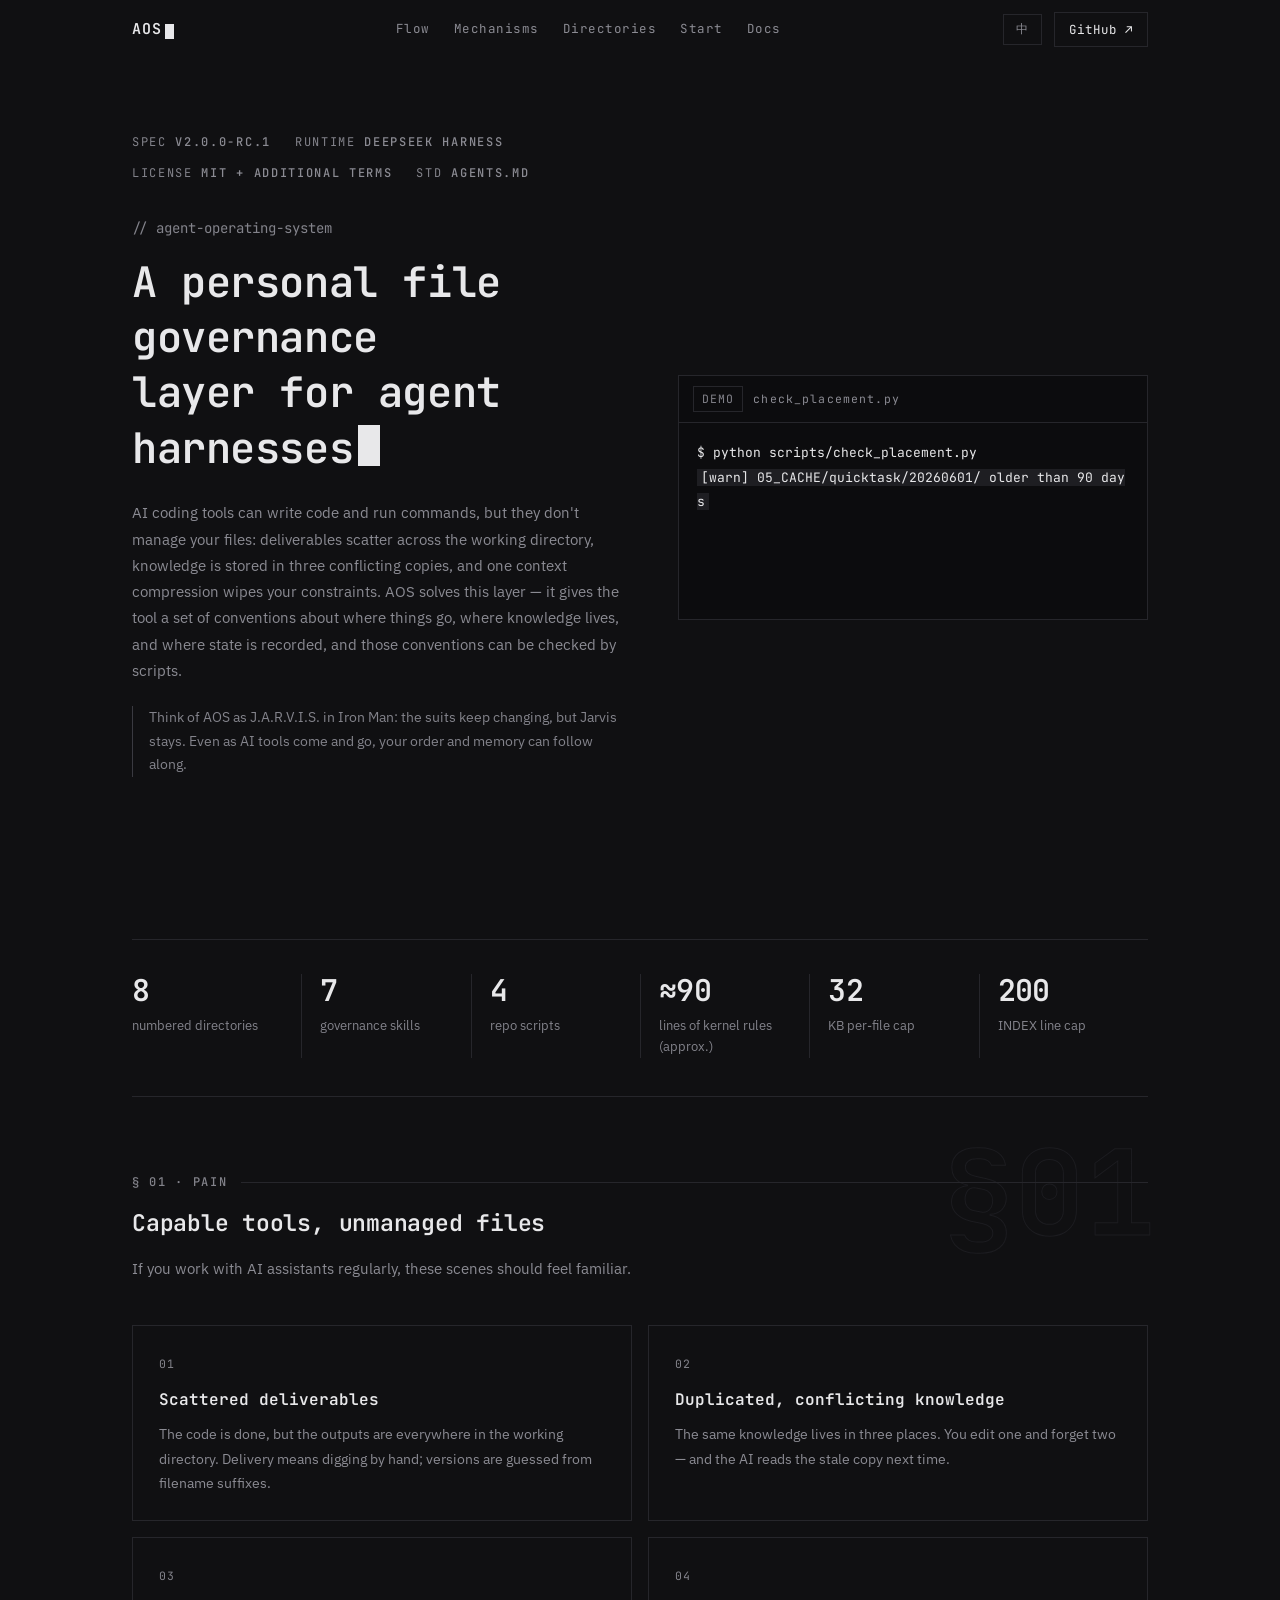
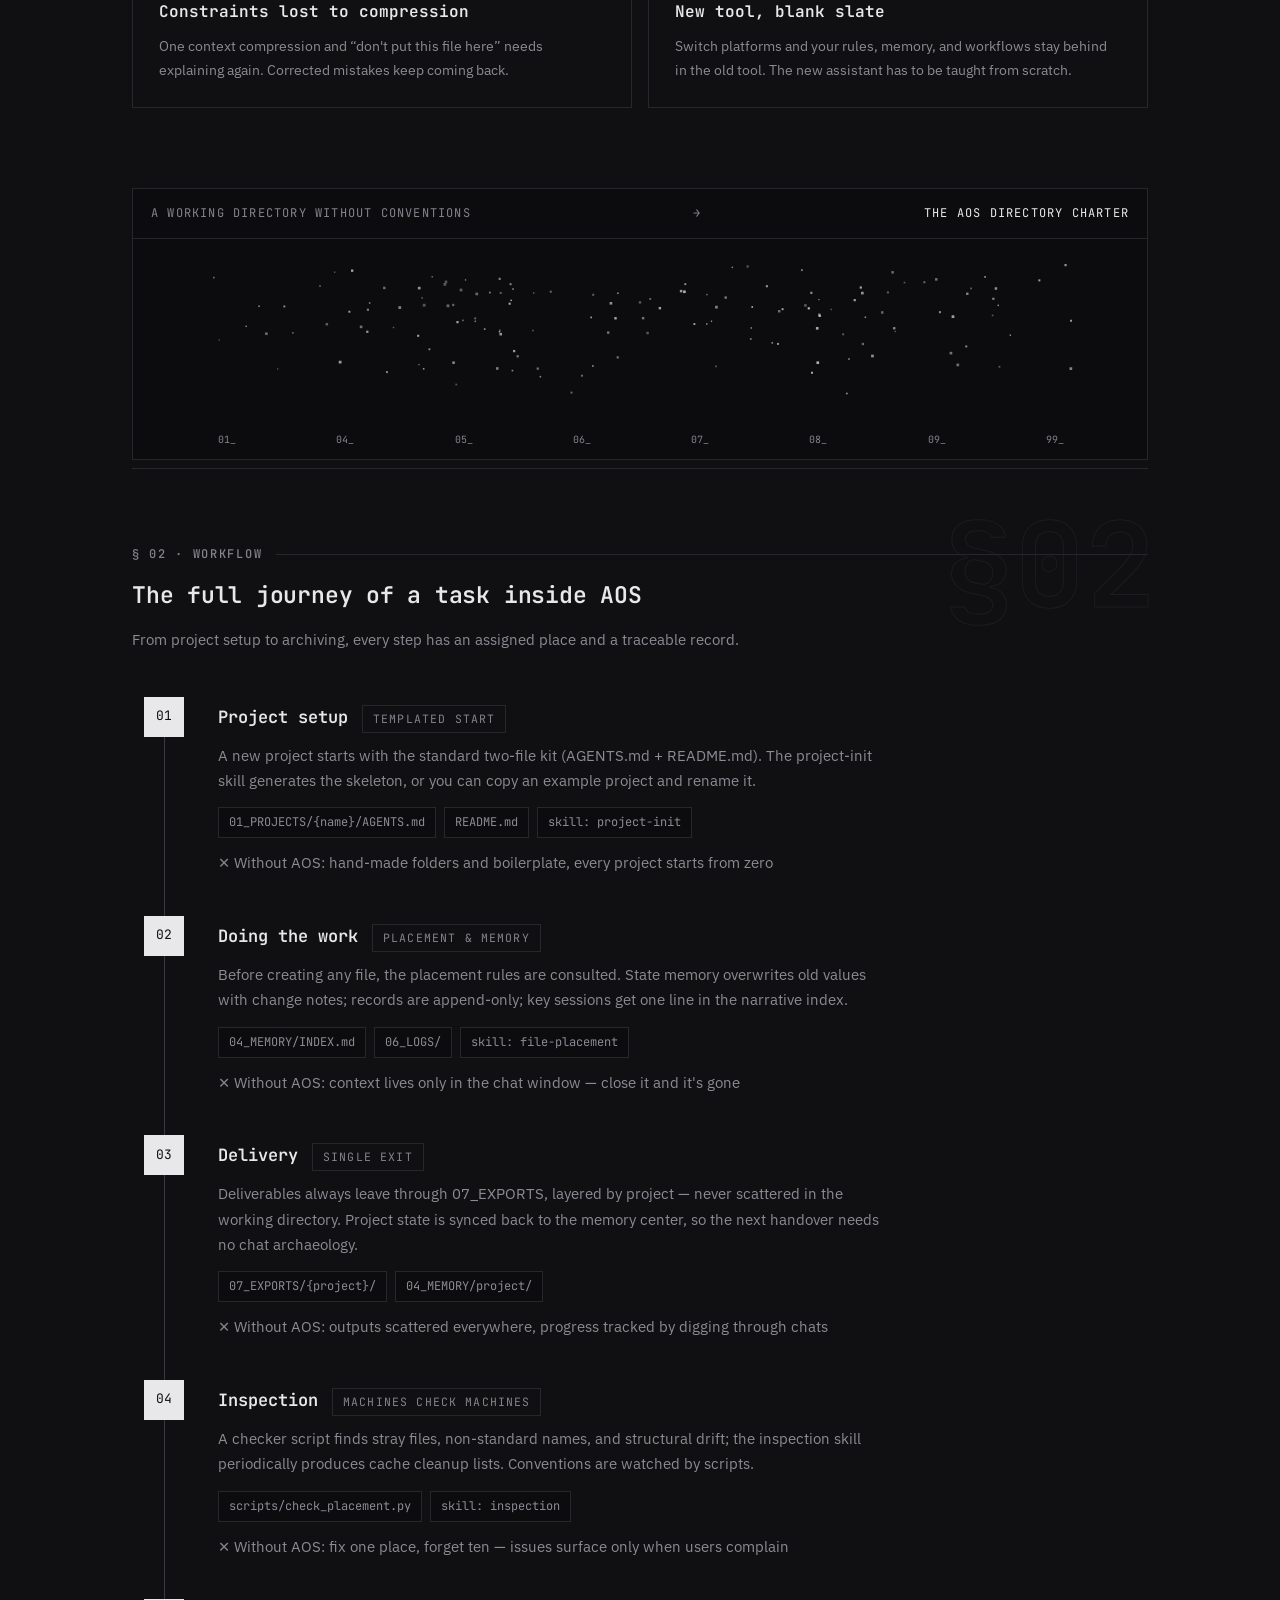
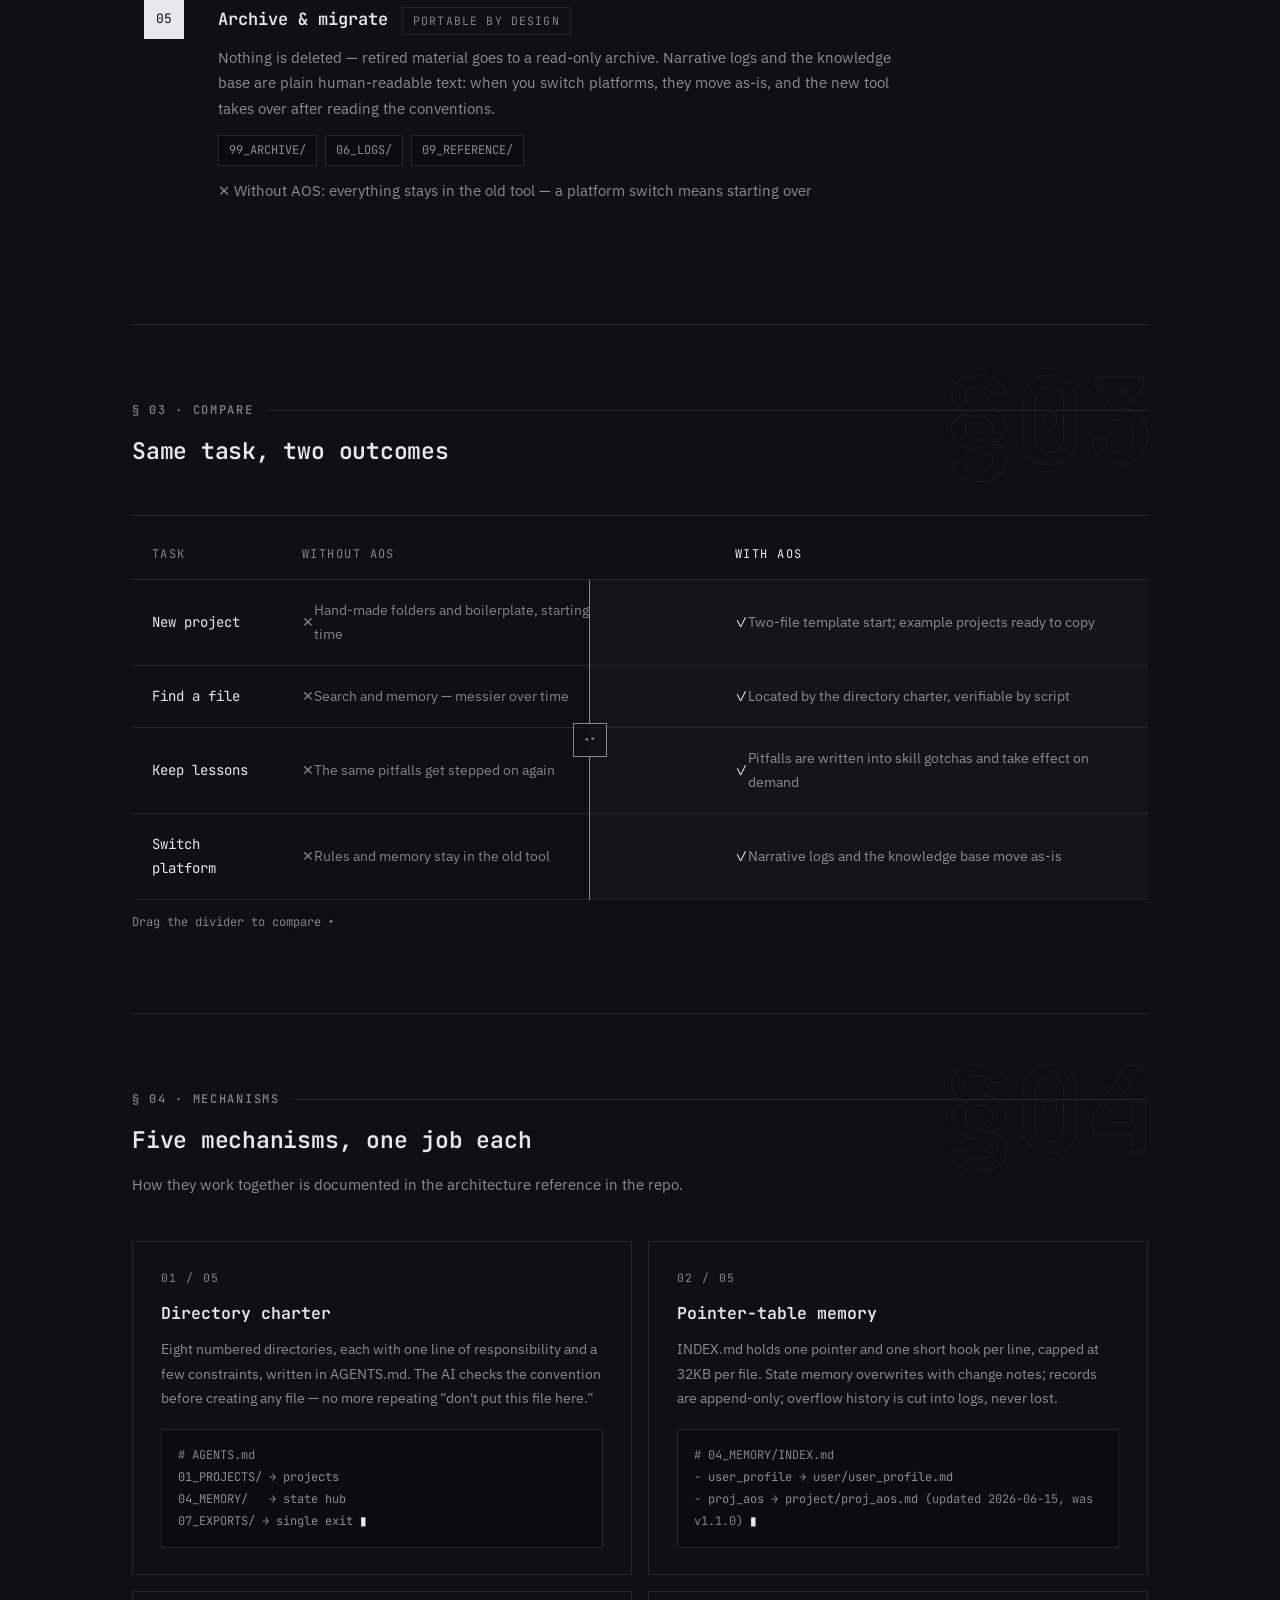
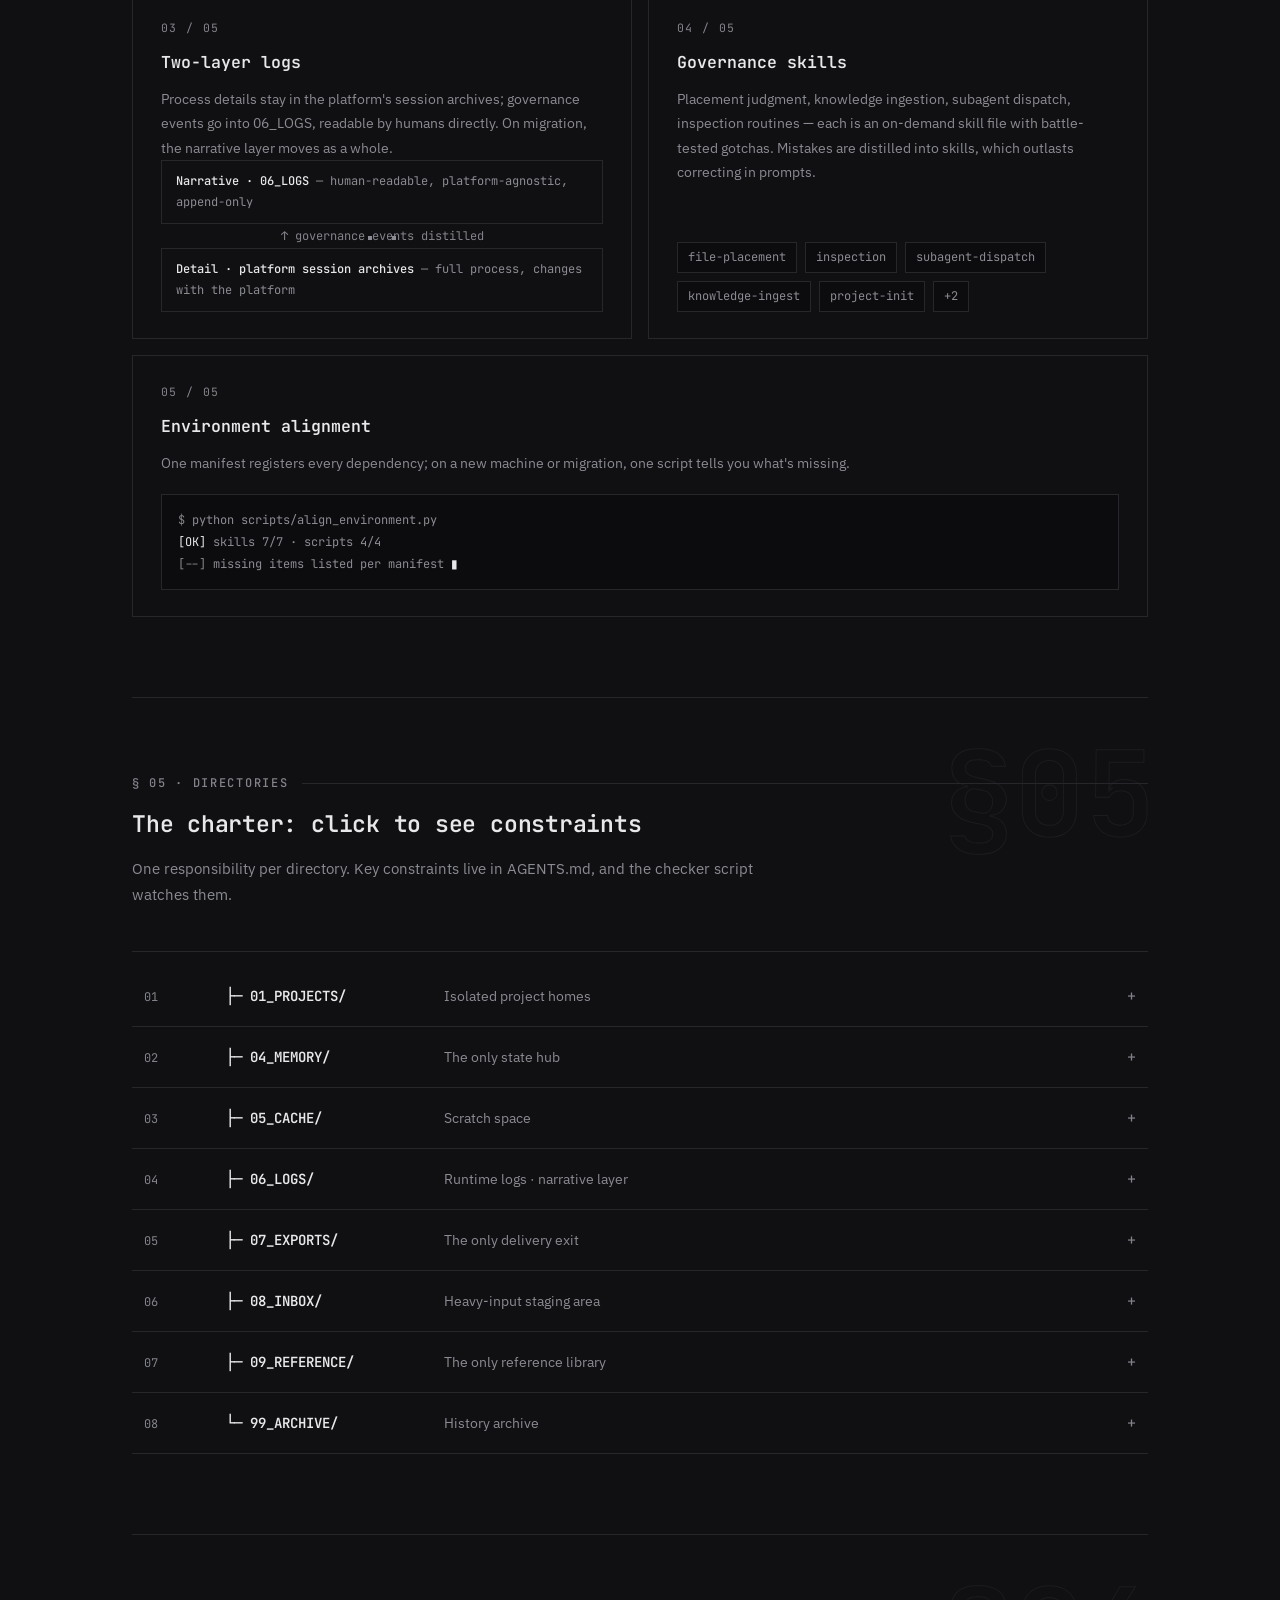
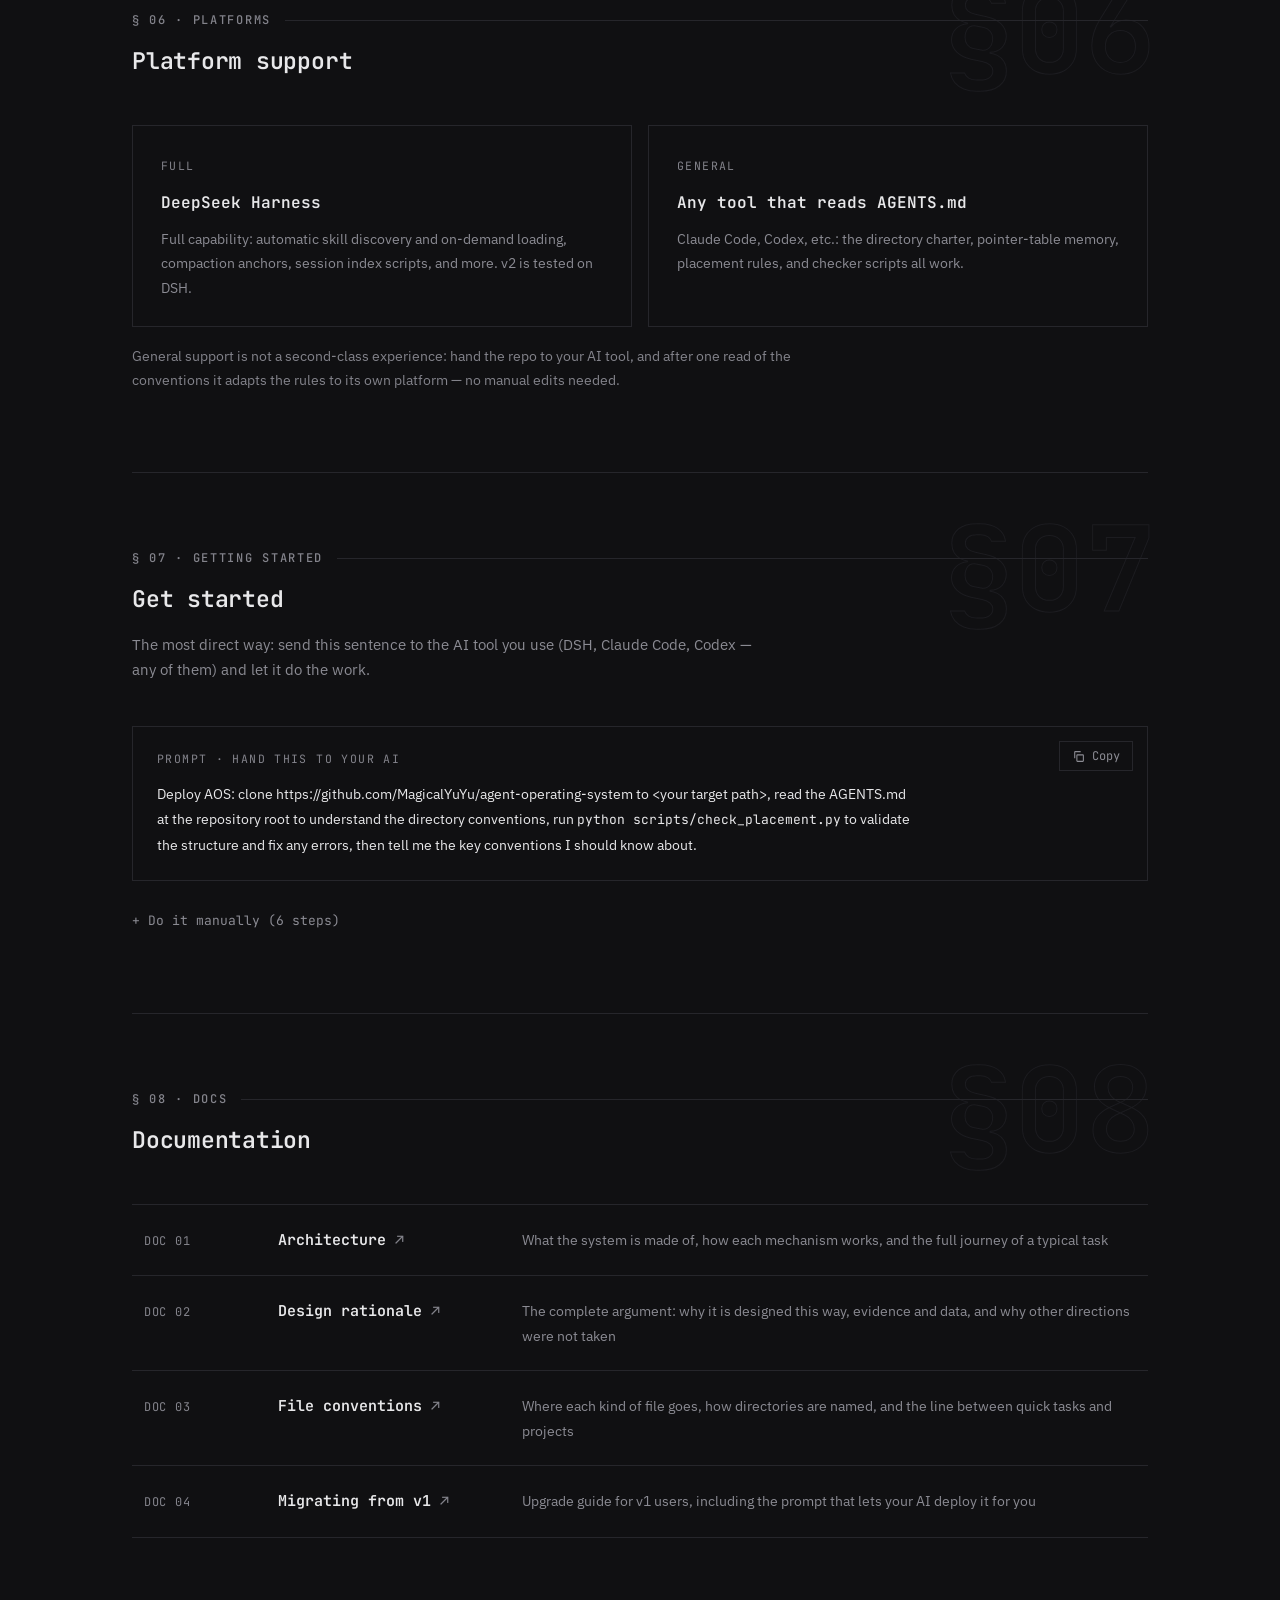
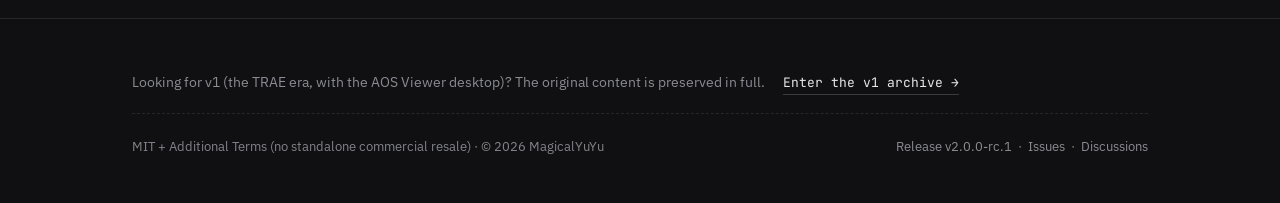
==== commit cc17c6a4: "site: compare slider column fix (good/bad each in own half)" ====
--- a/index.html
+++ b/index.html
@@ -299,8 +299,10 @@
 .cmp-head>div{padding:14px 20px;color:var(--faint)}
 .cmp-head>div:last-child{color:var(--text)}
 .cmp-slider{position:relative;user-select:none;-webkit-user-select:none;touch-action:pan-y}
-.cmp-layer .cmp-row{display:grid;grid-template-columns:150px 1fr;border-bottom:1px solid var(--line)}
+.cmp-layer .cmp-row{display:grid;grid-template-columns:150px 1fr 1fr;border-bottom:1px solid var(--line)}
 .cmp-layer .cmp-row>div{padding:18px 20px;font-size:14px;display:flex;align-items:center}
+.cmp-over .cmp-bad{grid-column:2}
+.cmp-under .cmp-good{grid-column:3}
 .cmp-task{font-family:var(--mono);font-size:13px;color:var(--text)}
 .cmp-under{background:rgba(255,255,255,.02)}
 .cmp-under .cmp-good{color:var(--muted)}
@@ -339,7 +341,7 @@
   .flow-step{grid-template-columns:44px 1fr;gap:16px}
   .flow-num{width:32px;height:32px;font-size:11.5px}
   .cmp-head{grid-template-columns:96px 1fr 1fr}
-  .cmp-layer .cmp-row{grid-template-columns:96px 1fr}
+  .cmp-layer .cmp-row{grid-template-columns:96px 1fr 1fr}
   .cmp-head>div{padding:10px 14px}
   .row{grid-template-columns:1fr;gap:4px;padding:20px 4px}
   .tree-row{grid-template-columns:44px 1fr 28px;grid-template-rows:auto auto}
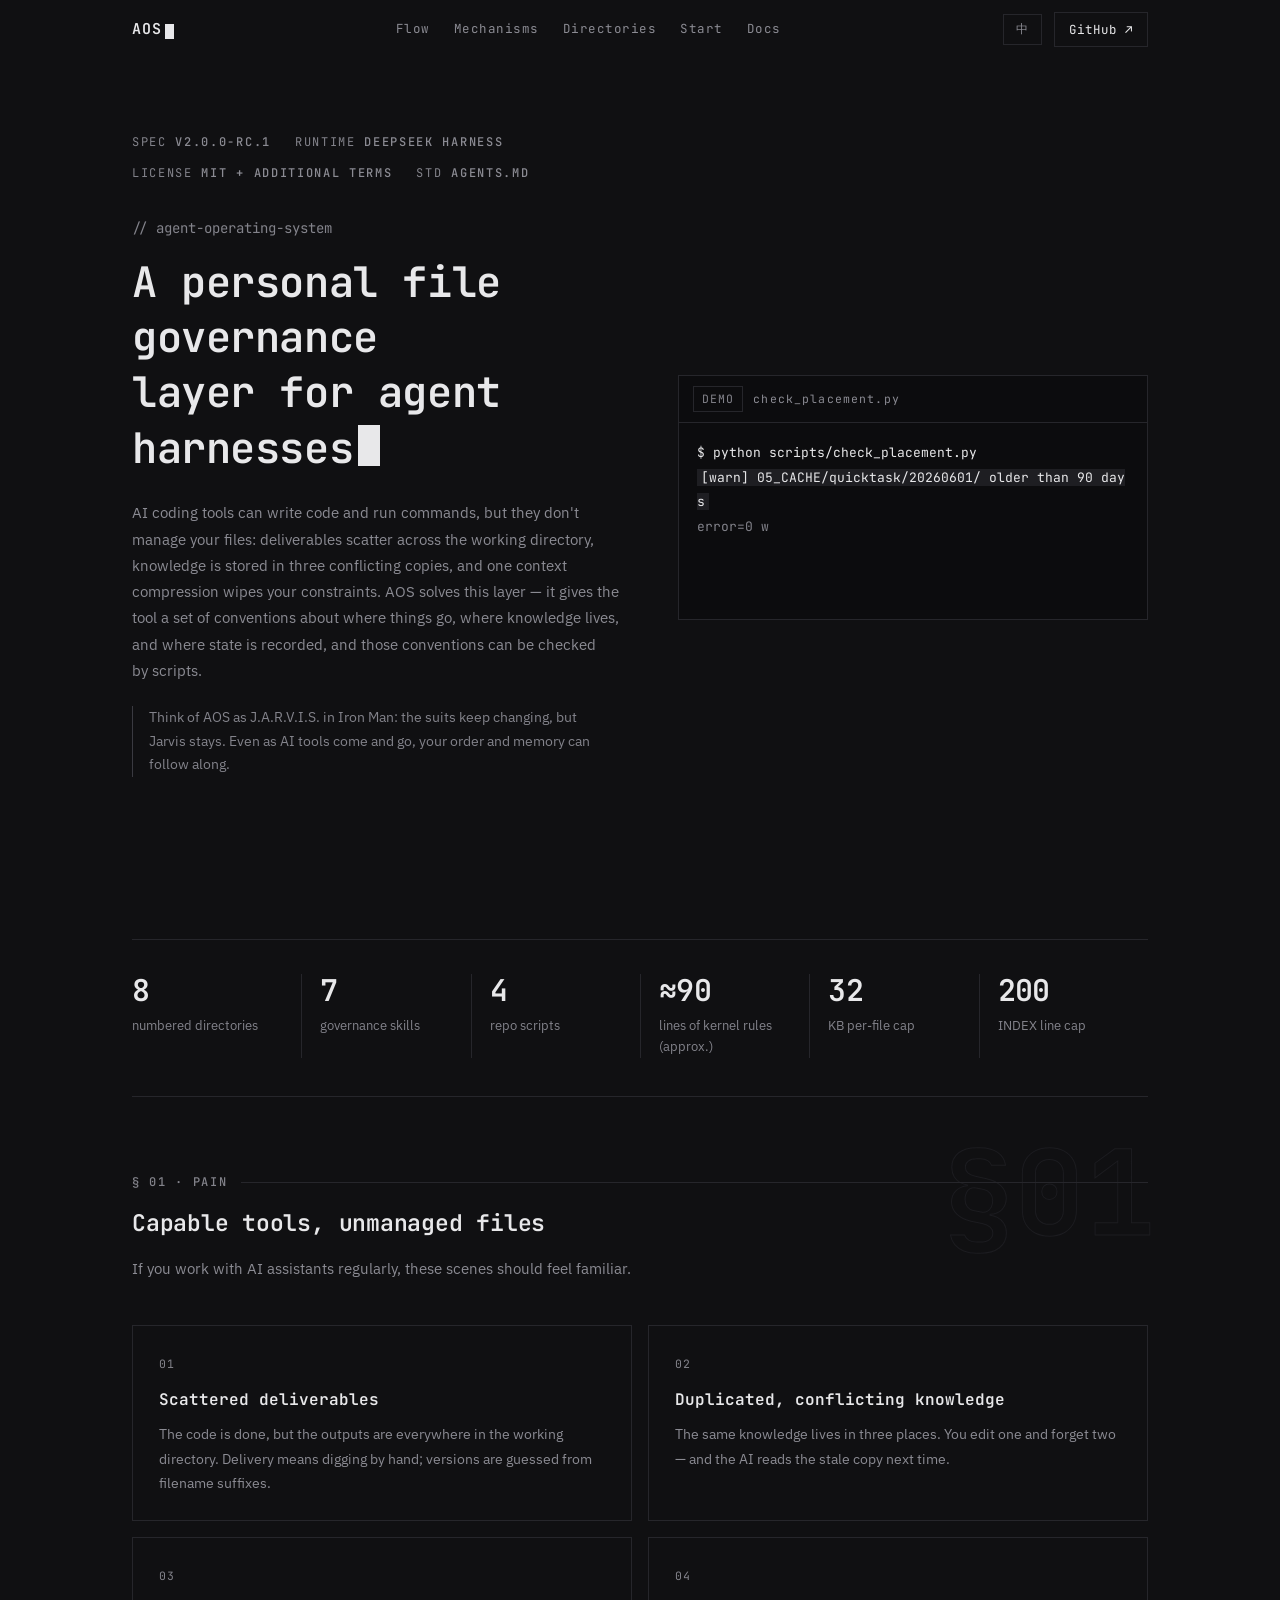
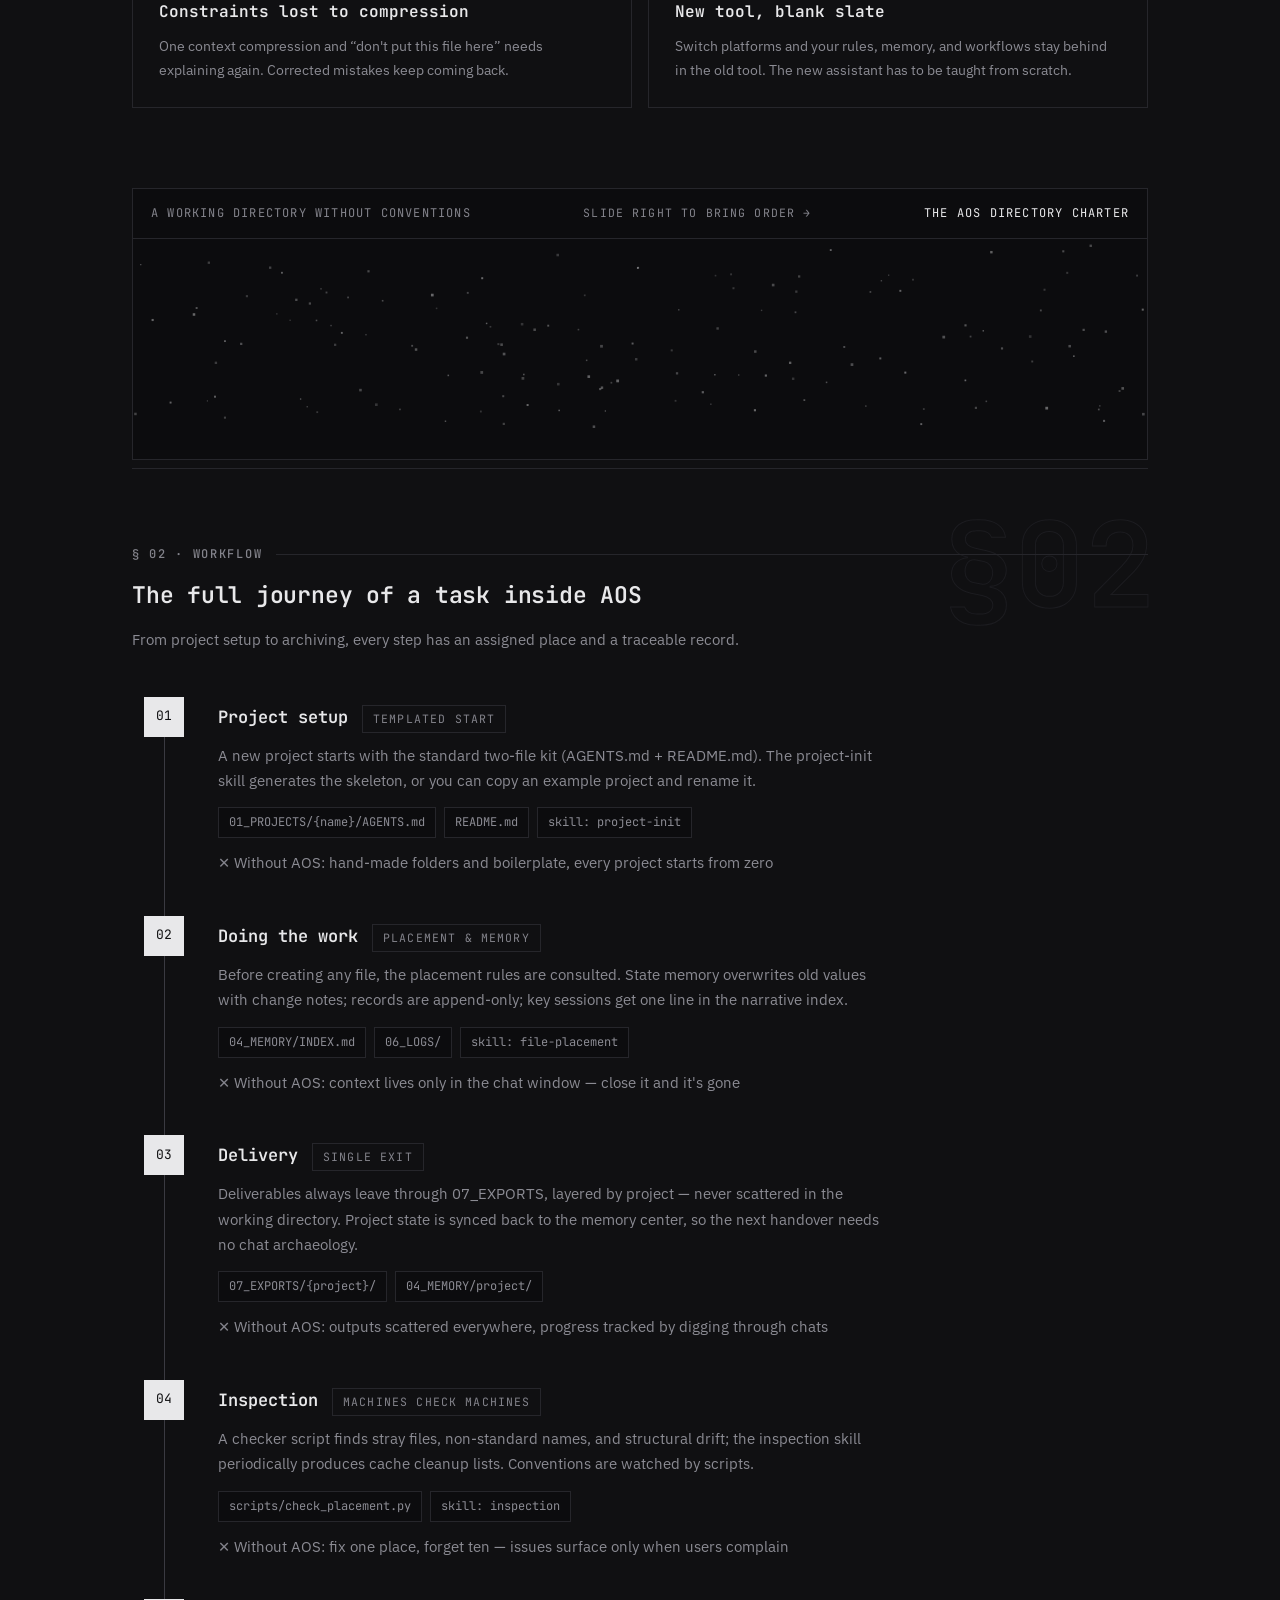
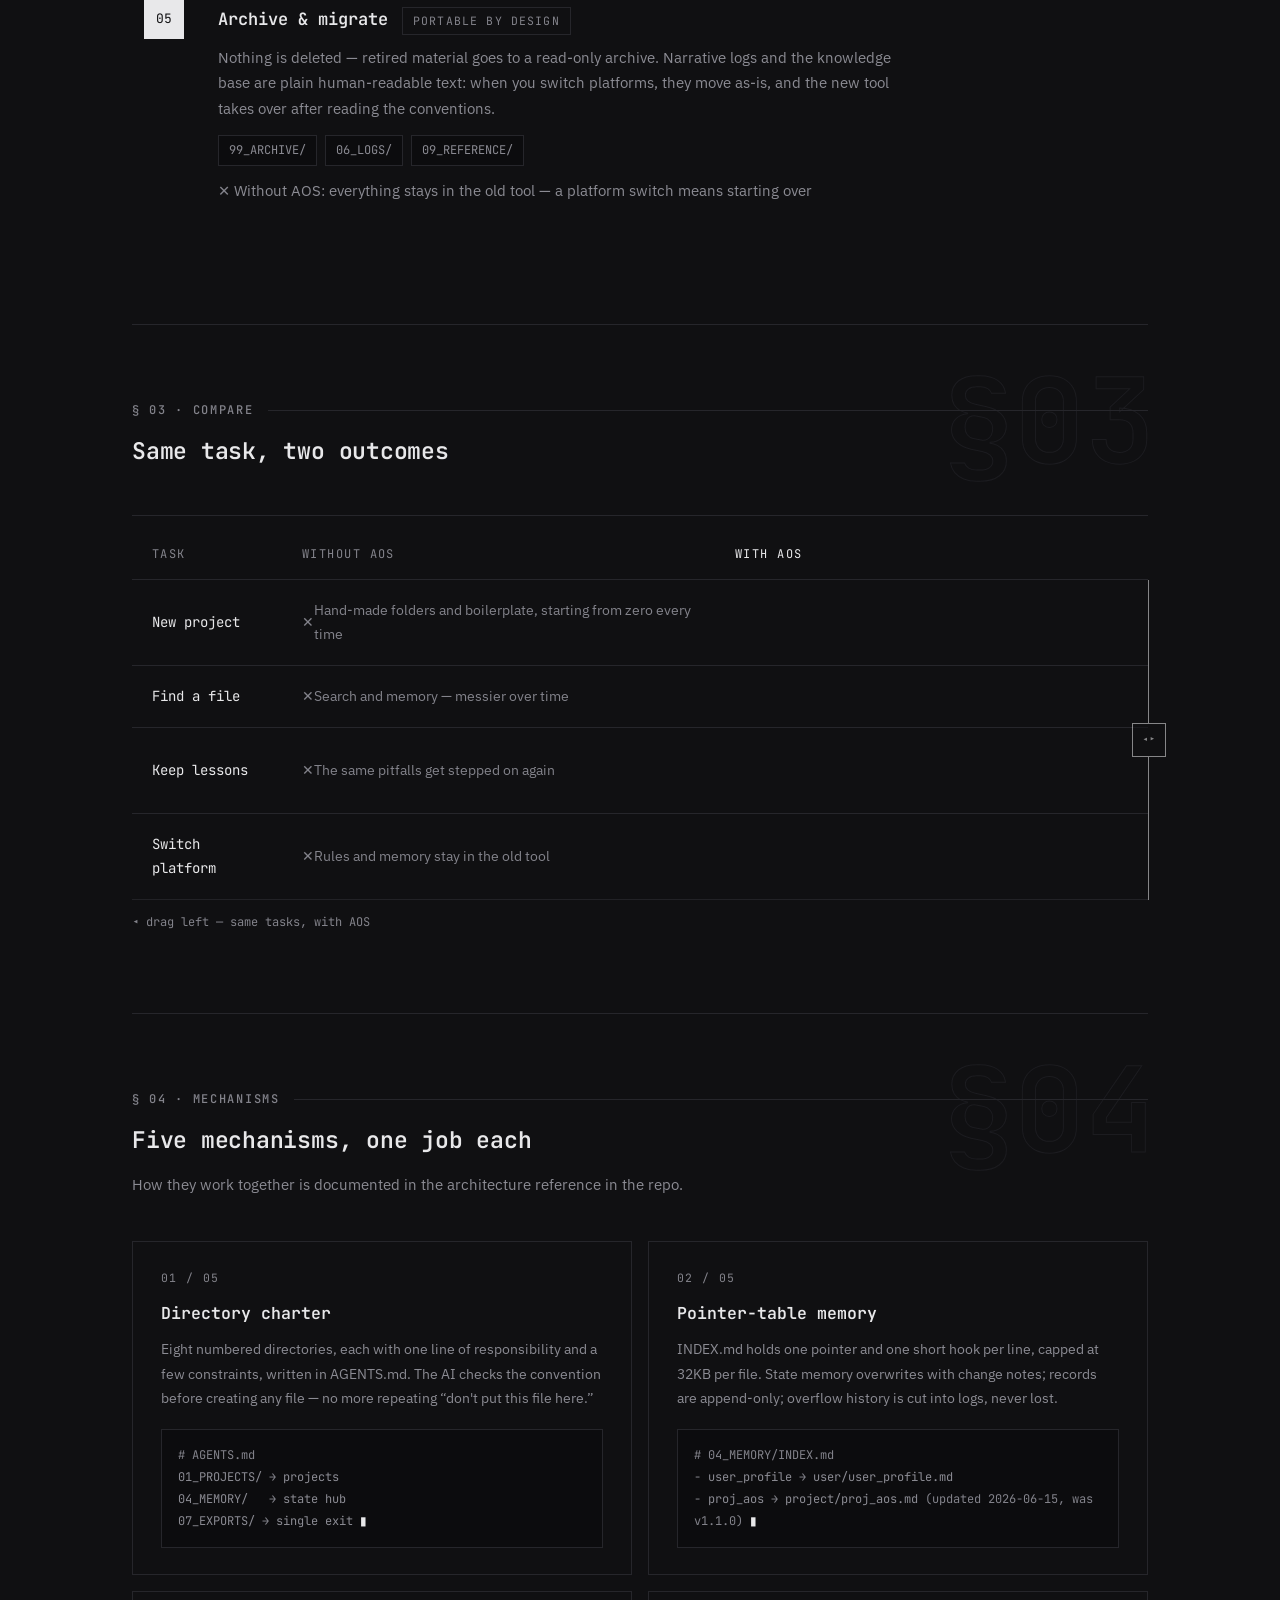
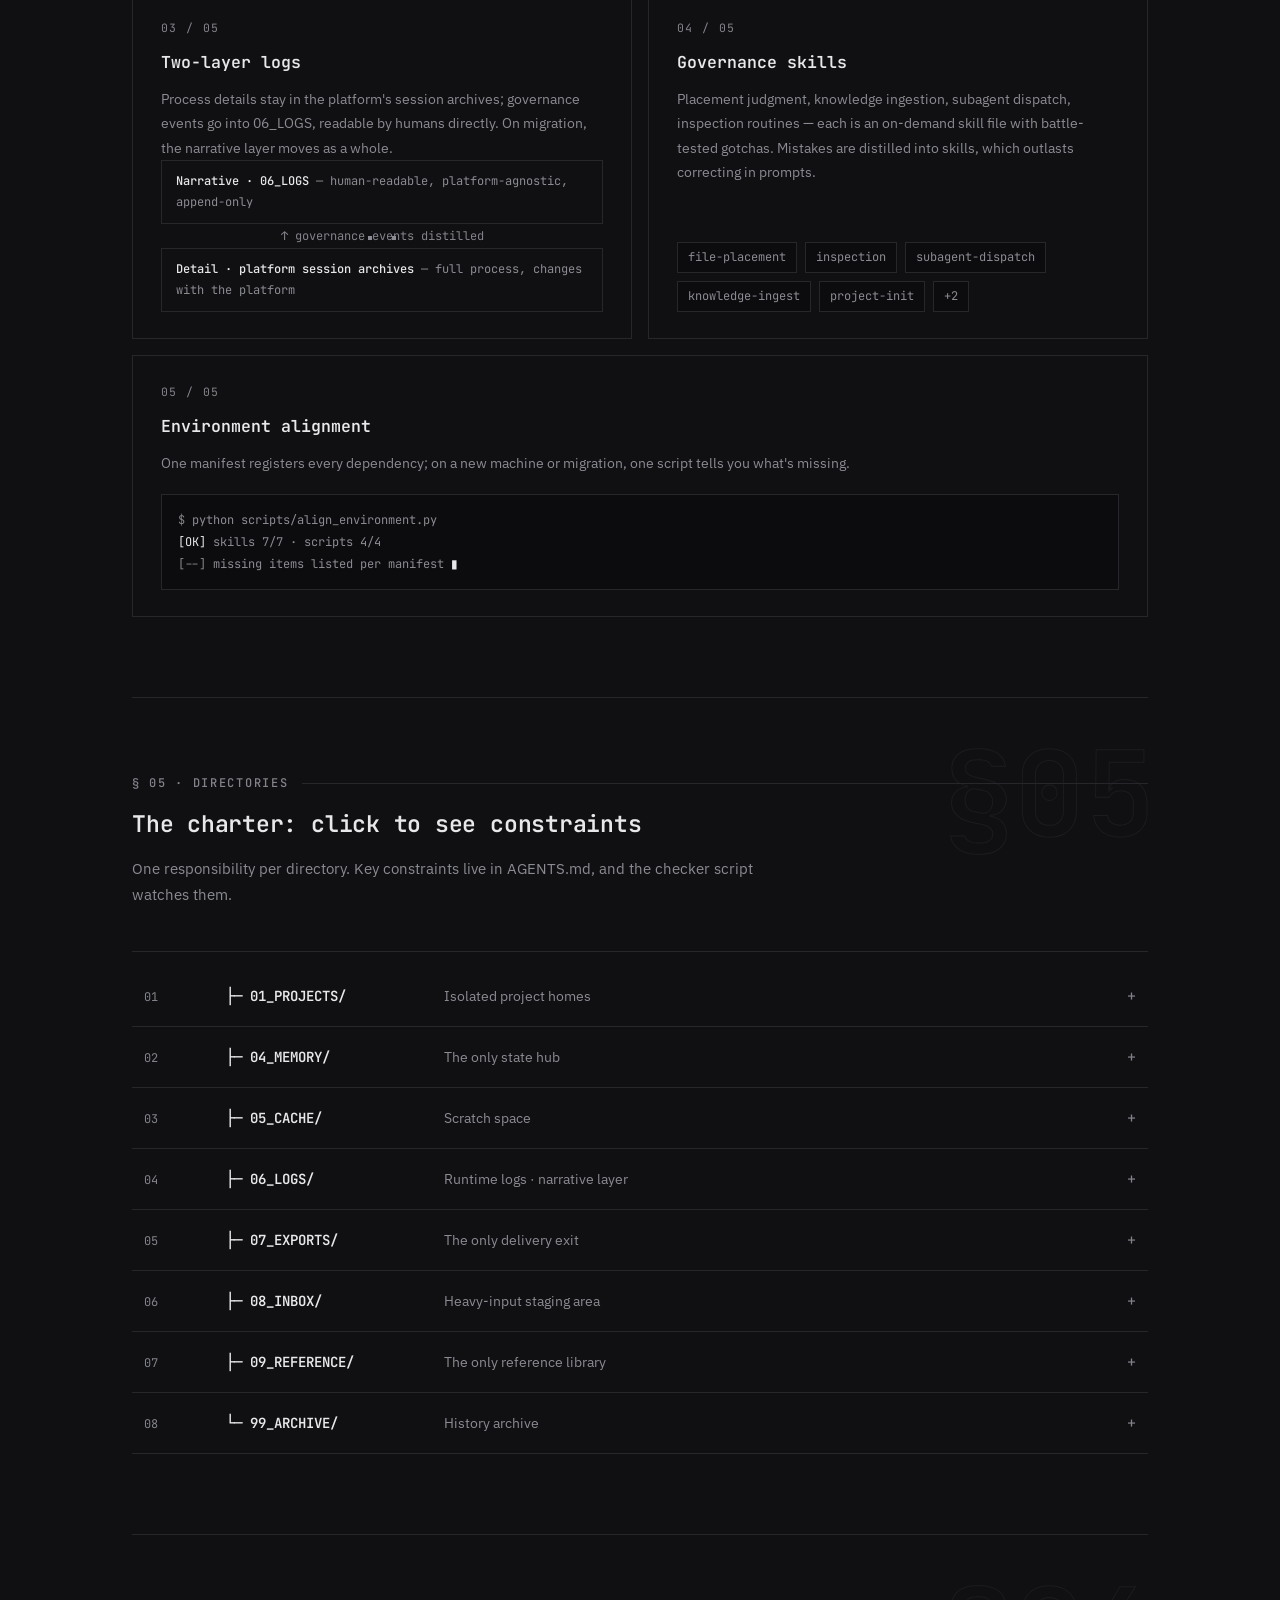
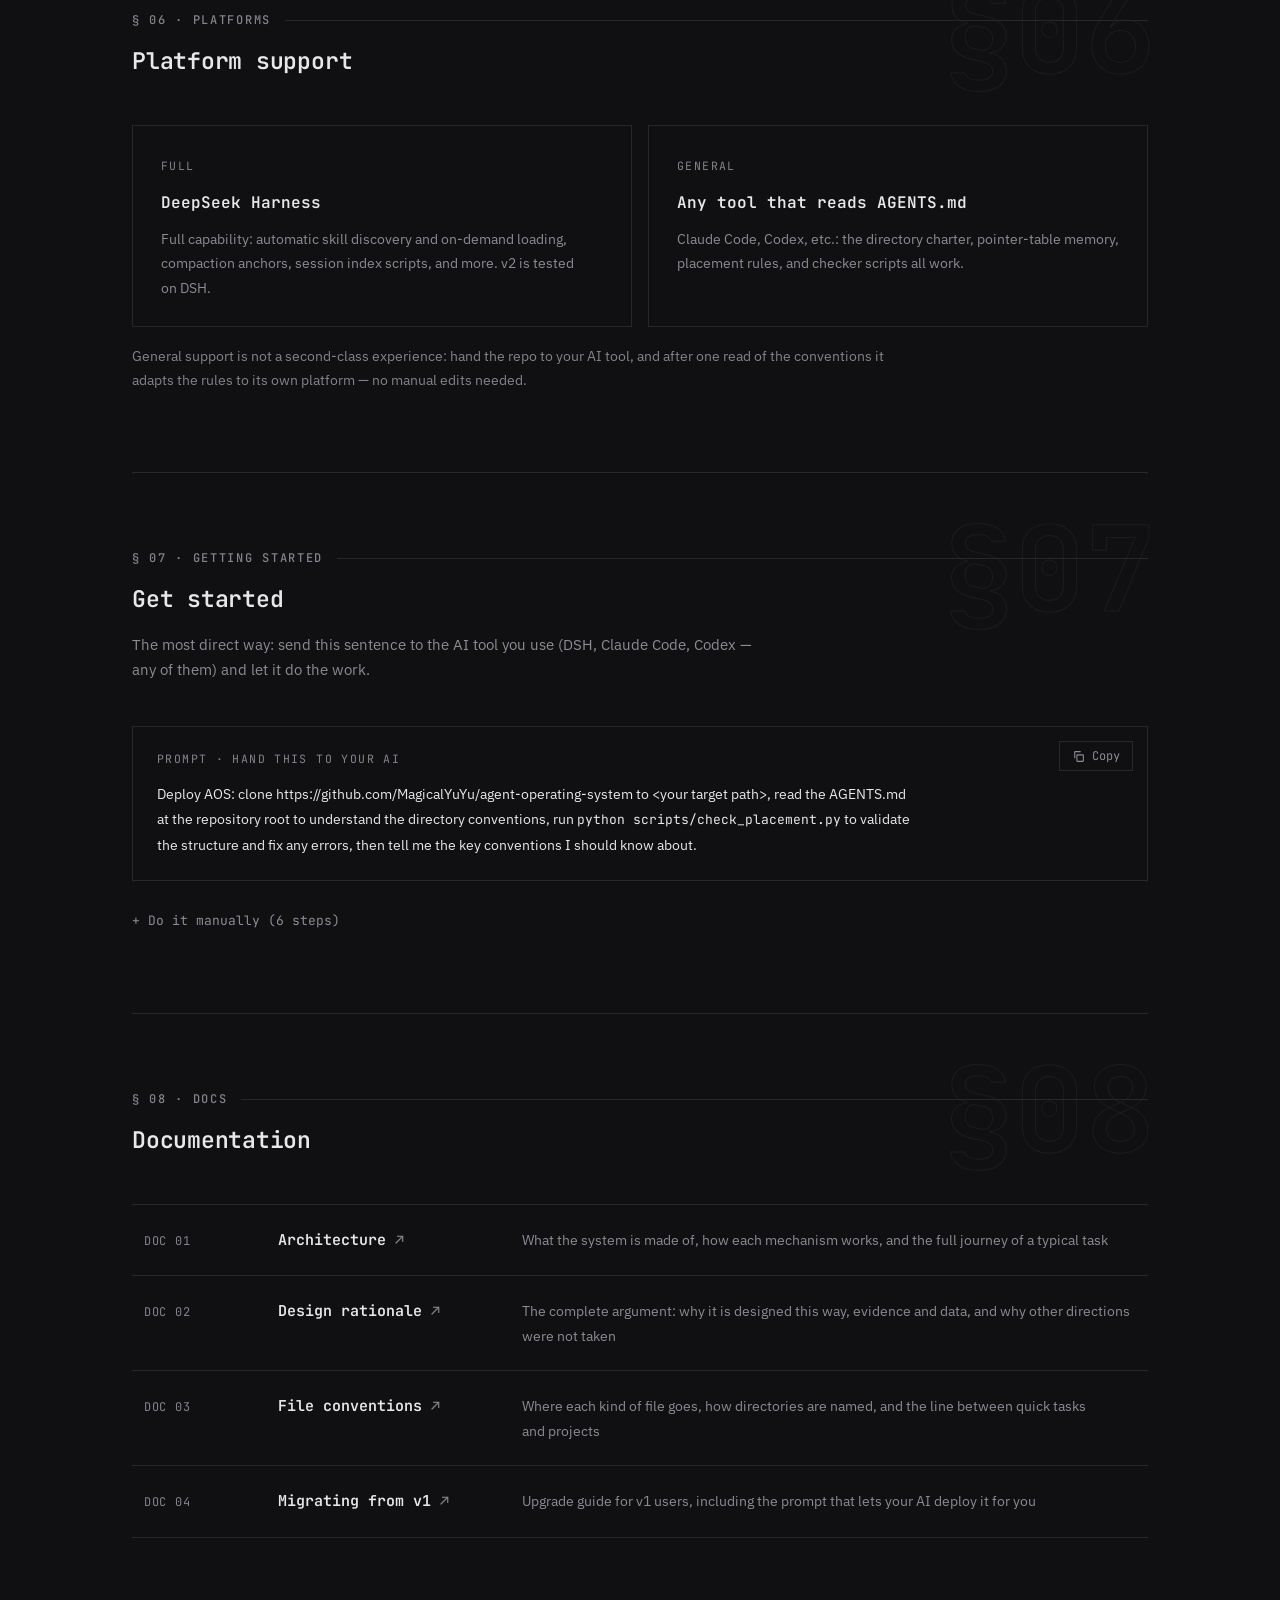
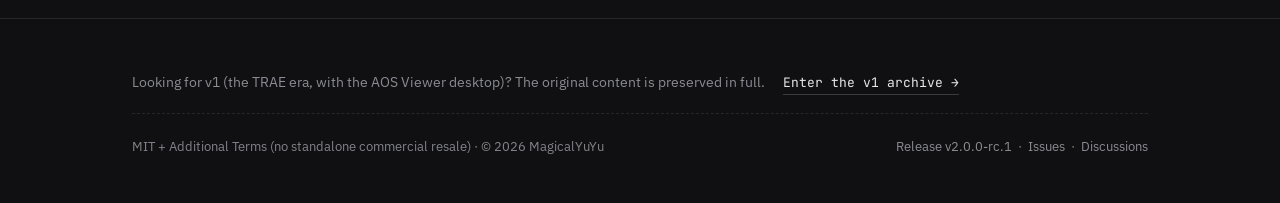
==== commit 4eb102bf: "site: r3 feedback (12-scene terminal rotation, breathing chaos with guide + narrow mapping, full-cov" ====
--- a/index.html
+++ b/index.html
@@ -60,6 +60,8 @@
 a{color:inherit}
 .wrap{max-width:1080px;margin:0 auto;padding:0 32px}
 section{scroll-margin-top:calc(var(--nav-h) + 16px)}
+p,li,.plat-note,.sec-desc,.flow-card>p,.pain-card p,.mech-card>p,.row p,.tree-detail p,.foot-v1 span{text-wrap:pretty;overflow-wrap:break-word}
+h2,h3{text-wrap:balance}
 code{font-family:var(--mono)}
 
 /* ---------- Nav ---------- */
@@ -199,7 +201,7 @@
 .plat-badge{font-family:var(--mono);font-size:11.5px;letter-spacing:.12em;color:var(--faint);text-transform:uppercase}
 .plat-card h3{font-family:var(--mono);font-size:16px;font-weight:600;margin:10px 0 10px}
 .plat-card p{color:var(--muted);font-size:14px}
-.plat-note{margin-top:18px;color:var(--faint);font-size:13.5px;max-width:720px}
+.plat-note{margin-top:18px;color:var(--faint);font-size:13.5px;max-width:760px}
 
 /* ---------- 上手 ---------- */
 .prompt-block{position:relative;border:1px solid var(--line);padding:22px 24px;font-size:14px;line-height:1.8}
@@ -270,7 +272,10 @@
 .chaos-labels{display:flex;justify-content:space-between;align-items:center;gap:16px;padding:14px 18px;border-bottom:1px solid var(--line);font-family:var(--mono);font-size:12px;letter-spacing:.1em;text-transform:uppercase}
 .chaos-labels .c-a{color:var(--faint)}
 .chaos-labels .c-b{color:var(--text)}
-.chaos-labels .c-arrow{color:var(--faint)}
+.chaos-hint{font-family:var(--mono);font-size:11.5px;letter-spacing:.1em;color:var(--faint);text-transform:uppercase;transition:opacity .6s var(--ease)}
+.chaos-hint .h-arr{display:inline-block;animation:hintSlide 1.8s var(--ease) infinite}
+@keyframes hintSlide{0%,100%{transform:translateX(0)}50%{transform:translateX(7px)}}
+.chaos-band.ordered-once .chaos-hint{opacity:0}
 #chaos-canvas{display:block;width:100%;height:220px}
 
 /* ---------- 幽灵节号 ---------- */
@@ -307,7 +312,7 @@
 .cmp-under{background:rgba(255,255,255,.02)}
 .cmp-under .cmp-good{color:var(--muted)}
 .cmp-under .cmp-good::before{content:"✓  ";color:var(--text)}
-.cmp-over{position:absolute;inset:0;background:var(--bg);clip-path:inset(0 55% 0 0)}
+.cmp-over{position:absolute;inset:0;background:var(--bg);clip-path:inset(0 0% 0 0)}
 .cmp-over .cmp-bad{color:var(--faint)}
 .cmp-over .cmp-bad::before{content:"✕  "}
 .cmp-handle{position:absolute;top:0;bottom:0;left:45%;width:1px;background:var(--text);opacity:.55;cursor:ew-resize;touch-action:none}
@@ -332,6 +337,10 @@
   .hero-grid{grid-template-columns:1fr;gap:44px}
   .pain-grid,.mech-grid,.plat-grid{grid-template-columns:1fr}
   .mech-card:last-child{grid-column:auto}
+  .stats{grid-template-columns:repeat(3,1fr);row-gap:28px}
+  .stat{padding:0 16px}
+  .stat:nth-child(3n+1){border-left:none;padding-left:0}
+  .ghost{font-size:84px;top:-24px}
 }
 @media (max-width:680px){
   .wrap{padding:0 22px}
@@ -349,6 +358,16 @@
   .tree-idx{grid-row:1}
   .copy-btn{position:static;margin-top:14px}
   .prompt-block{padding:18px}
+  .stats{grid-template-columns:repeat(2,1fr);row-gap:24px}
+  .stat{padding:0 14px}
+  .stat:nth-child(odd){border-left:none;padding-left:0}
+  .stat-num{font-size:24px}
+  .ghost{font-size:60px;top:-14px}
+  .tree-detail-in{grid-template-columns:1fr}
+  .tree-detail-in::before{content:none}
+  .chaos-labels{flex-wrap:wrap;gap:6px 14px}
+  .term-body{font-size:12px;min-height:150px}
+  .cmp-head,.cmp-layer .cmp-row{grid-template-columns:76px 1fr 1fr}
 }
 </style>
 </head>
@@ -432,7 +451,7 @@
   <div class="chaos-band reveal" id="chaos-band" aria-hidden="true">
     <div class="chaos-labels">
       <span class="c-a" data-i18n="chaos.a">无约定的工作目录</span>
-      <span class="c-arrow">→</span>
+      <span class="chaos-hint" id="chaos-hint" data-i18n-html="chaos.hint">向右滑动，看它们归位 <span class="h-arr">→</span></span>
       <span class="c-b" data-i18n="chaos.b">AOS 目录宪章</span>
     </div>
     <canvas id="chaos-canvas"></canvas>
@@ -504,7 +523,7 @@
     </div>
     <div class="cmp-wrap reveal">
       <div class="cmp-head"><div data-i18n="compare.task">事项</div><div data-i18n="compare.without">无 AOS</div><div data-i18n="compare.with">有 AOS</div></div>
-      <div class="cmp-slider" id="cmp-slider" role="slider" tabindex="0" aria-valuemin="0" aria-valuemax="100" aria-valuenow="45" data-i18n-aria="compare.sliderAria" aria-label="拖动对比无 AOS 与有 AOS">
+      <div class="cmp-slider" id="cmp-slider" role="slider" tabindex="0" aria-valuemin="0" aria-valuemax="100" aria-valuenow="100" data-i18n-aria="compare.sliderAria" aria-label="拖动对比无 AOS 与有 AOS">
         <div class="cmp-layer cmp-under">
           <div class="cmp-row"><div class="cmp-task" data-i18n="compare.1.t">建项目</div><div class="cmp-good" data-i18n="compare.1.g">两件套模板开局，示例项目可直接复制</div></div>
           <div class="cmp-row"><div class="cmp-task" data-i18n="compare.2.t">找文件</div><div class="cmp-good" data-i18n="compare.2.g">按目录宪章定位，脚本可校验</div></div>
@@ -519,7 +538,7 @@
         </div>
         <div class="cmp-handle" id="cmp-handle" aria-hidden="true"><span class="cmp-grip">◂▸</span></div>
       </div>
-      <p class="cmp-hint" data-i18n="compare.hint">◂ 拖动分割线，对比两侧</p>
+      <p class="cmp-hint" data-i18n="compare.hint">◂ 向左拖动，看看有 AOS 的同一件事</p>
     </div>
   </section>
 
@@ -745,7 +764,7 @@
       "flow.3.t": "交付", "flow.3.tag": "唯一出口", "flow.3.p": "交付物一律经 07_EXPORTS 按项目分层导出，禁止散落在工作目录；项目状态同步写回记忆中心，下次接手不用翻聊天记录。", "flow.3.wo": "无 AOS：交付物散落各处，进度追溯靠考古",
       "flow.4.t": "巡检", "flow.4.tag": "机器管机器", "flow.4.p": "校验脚本扫出散落文件、非标命名、结构漂移；巡检 skill 定期产出缓存清理清单。约定由脚本盯着执行。", "flow.4.c2": "skill: inspection", "flow.4.wo": "无 AOS：改了一处忘了十处，问题潜伏到报障才暴露",
       "flow.5.t": "归档与迁移", "flow.5.tag": "换平台随迁", "flow.5.p": "废弃不删，进只读归档；叙事层日志与知识库是人类可读的纯文本，换平台时整体搬走，新工具读完约定即可接手。", "flow.5.wo": "无 AOS：一切留在旧工具里，换平台从零开始",
-      "compare.eyebrow": "§ 03 · COMPARE", "compare.title": "同一件事，两种结果", "compare.task": "事项", "compare.without": "无 AOS", "compare.with": "有 AOS", "compare.hint": "◂ 拖动分割线，对比两侧", "compare.sliderAria": "拖动对比无 AOS 与有 AOS",
+      "compare.eyebrow": "§ 03 · COMPARE", "compare.title": "同一件事，两种结果", "compare.task": "事项", "compare.without": "无 AOS", "compare.with": "有 AOS", "compare.hint": "◂ 向左拖动，看看有 AOS 的同一件事", "compare.sliderAria": "拖动对比无 AOS 与有 AOS",
       "compare.1.t": "建项目", "compare.1.b": "手动建目录写样板，每个项目从空白开始", "compare.1.g": "两件套模板开局，示例项目可直接复制",
       "compare.2.t": "找文件", "compare.2.b": "靠搜索和记忆，越用越乱", "compare.2.g": "按目录宪章定位，脚本可校验",
       "compare.3.t": "记经验", "compare.3.b": "踩过的坑下次还踩", "compare.3.g": "坑点写进 skill 的 gotchas，按需加载自动生效",
@@ -788,12 +807,21 @@
       "docs.4.t": "从 v1 迁移", "docs.4.p": "v1 用户升级指南，含让 AI 代为部署的提示词",
       "foot.v1p": "在找 v1（TRAE 时代，含 AOS Viewer 可视化桌面）的内容？旧站内容已完整保留。", "foot.v1a": "进入 v1 旧站存档 →",
       "foot.license": "MIT + 附加条款（禁止单独封装商用售卖） · © 2026 MagicalYuYu",
-      "chaos.a": "无约定的工作目录", "chaos.b": "AOS 目录宪章",
+      "chaos.a": "无约定的工作目录", "chaos.b": "AOS 目录宪章", "chaos.hint": "向右滑动，看它们归位 <span class=\"h-arr\">→</span>",
       "stats.dirs": "编号目录", "stats.skills": "治理 skills", "stats.scripts": "scripts/ 脚本", "stats.kernel": "行内核规则", "stats.kb": "KB 单文件上限", "stats.index": "行 INDEX 上限",
-      "term.lines": [
-        ["cmd", "$ python scripts/check_placement.py"],
-        ["warn", "[warn] 05_CACHE/quicktask/20260601/ 创建时间超 90 天"],
-        ["dim",  "error=0 warn=1"]
+      "term.scenes": [
+        [["cmd","$ python scripts/check_placement.py"],["warn","[warn] 05_CACHE/quicktask/20260601/ 创建时间超 90 天"],["dim","error=0 warn=1"]],
+        [["cmd","$ python scripts/check_placement.py"],["ok","error=0 warn=0"],["dim","结构合规，无需人工干预"]],
+        [["cmd","$ python scripts/check_placement.py"],["warn","[error] 交付物未走 07_EXPORTS：./final_v2.docx"],["dim","error=1 · 按提示归位即可"]],
+        [["cmd","$ python scripts/align_environment.py"],["ok","[OK] skills 7/7 · scripts 4/4"],["dim","依赖对齐，缺项一目了然"]],
+        [["cmd","$ tree 01_PROJECTS/demo -L 1"],["ok","AGENTS.md  README.md"],["dim","两件套开局，示例可直接复制"]],
+        [["cmd","$ cat 04_MEMORY/INDEX.md"],["ok","- user_profile → user/user_profile.md"],["ok","- proj_aos → project/proj_aos.md"],["dim","一行一指针，200 行上限"]],
+        [["cmd","$ tail -1 06_LOGS/aos/session_index.md"],["ok","20261008 官网重构交付"],["dim","关键会话一行入索引，只追加"]],
+        [["cmd","$ wc -l AGENTS.md"],["ok","93 AGENTS.md"],["dim","内核全文 93 行，一次可读"]],
+        [["cmd","$ ls .dsh/skills"],["ok","file-placement  inspection  project-init"],["dim","7 个治理 skills，按需加载"]],
+        [["cmd","$ cat 09_REFERENCE/README.md"],["ok","知识只存一份"],["dim","他处只写路径引用，不复制内容"]],
+        [["cmd","$ python scripts/session_index_update.py"],["ok","session_index.md 已更新"],["dim","叙事层索引，跨平台随迁"]],
+        [["cmd","$ cat 06_LOGS/aos/20261008.md"],["ok","[WEBSITE] 官网 v2 重构交付"],["dim","治理大事，人类可读"]]
       ]
     },
     en: {
@@ -816,7 +844,7 @@
       "flow.3.t": "Delivery", "flow.3.tag": "Single exit", "flow.3.p": "Deliverables always leave through 07_EXPORTS, layered by project — never scattered in the working directory. Project state is synced back to the memory center, so the next handover needs no chat archaeology.", "flow.3.wo": "Without AOS: outputs scattered everywhere, progress tracked by digging through chats",
       "flow.4.t": "Inspection", "flow.4.tag": "Machines check machines", "flow.4.p": "A checker script finds stray files, non-standard names, and structural drift; the inspection skill periodically produces cache cleanup lists. Conventions are watched by scripts.", "flow.4.c2": "skill: inspection", "flow.4.wo": "Without AOS: fix one place, forget ten — issues surface only when users complain",
       "flow.5.t": "Archive & migrate", "flow.5.tag": "Portable by design", "flow.5.p": "Nothing is deleted — retired material goes to a read-only archive. Narrative logs and the knowledge base are plain human-readable text: when you switch platforms, they move as-is, and the new tool takes over after reading the conventions.", "flow.5.wo": "Without AOS: everything stays in the old tool — a platform switch means starting over",
-      "compare.eyebrow": "§ 03 · COMPARE", "compare.title": "Same task, two outcomes", "compare.task": "Task", "compare.without": "Without AOS", "compare.with": "With AOS", "compare.hint": "Drag the divider to compare ▸", "compare.sliderAria": "Drag to compare without vs with AOS",
+      "compare.eyebrow": "§ 03 · COMPARE", "compare.title": "Same task, two outcomes", "compare.task": "Task", "compare.without": "Without AOS", "compare.with": "With AOS", "compare.hint": "◂ drag left — same tasks, with AOS", "compare.sliderAria": "Drag to compare without vs with AOS",
       "compare.1.t": "New project", "compare.1.b": "Hand-made folders and boilerplate, starting from zero every time", "compare.1.g": "Two-file template start; example projects ready to copy",
       "compare.2.t": "Find a file", "compare.2.b": "Search and memory — messier over time", "compare.2.g": "Located by the directory charter, verifiable by script",
       "compare.3.t": "Keep lessons", "compare.3.b": "The same pitfalls get stepped on again", "compare.3.g": "Pitfalls are written into skill gotchas and take effect on demand",
@@ -859,18 +887,27 @@
       "docs.4.t": "Migrating from v1", "docs.4.p": "Upgrade guide for v1 users, including the prompt that lets your AI deploy it for you",
       "foot.v1p": "Looking for v1 (the TRAE era, with the AOS Viewer desktop)? The original content is preserved in full.", "foot.v1a": "Enter the v1 archive →",
       "foot.license": "MIT + Additional Terms (no standalone commercial resale) · © 2026 MagicalYuYu",
-      "chaos.a": "A working directory without conventions", "chaos.b": "The AOS directory charter",
+      "chaos.a": "A working directory without conventions", "chaos.b": "The AOS directory charter", "chaos.hint": "slide right to bring order <span class=\"h-arr\">→</span>",
       "stats.dirs": "numbered directories", "stats.skills": "governance skills", "stats.scripts": "repo scripts", "stats.kernel": "lines of kernel rules (approx.)", "stats.kb": "KB per-file cap", "stats.index": "INDEX line cap",
-      "term.lines": [
-        ["cmd", "$ python scripts/check_placement.py"],
-        ["warn", "[warn] 05_CACHE/quicktask/20260601/ older than 90 days"],
-        ["dim",  "error=0 warn=1"]
+      "term.scenes": [
+        [["cmd","$ python scripts/check_placement.py"],["warn","[warn] 05_CACHE/quicktask/20260601/ older than 90 days"],["dim","error=0 warn=1"]],
+        [["cmd","$ python scripts/check_placement.py"],["ok","error=0 warn=0"],["dim","compliant — zero manual policing"]],
+        [["cmd","$ python scripts/check_placement.py"],["warn","[error] deliverable outside 07_EXPORTS: ./final_v2.docx"],["dim","error=1 · fix as instructed"]],
+        [["cmd","$ python scripts/align_environment.py"],["ok","[OK] skills 7/7 · scripts 4/4"],["dim","dependencies aligned, gaps listed"]],
+        [["cmd","$ tree 01_PROJECTS/demo -L 1"],["ok","AGENTS.md  README.md"],["dim","two-file start · examples ready to copy"]],
+        [["cmd","$ cat 04_MEMORY/INDEX.md"],["ok","- user_profile → user/user_profile.md"],["ok","- proj_aos → project/proj_aos.md"],["dim","one pointer per line, 200-line cap"]],
+        [["cmd","$ tail -1 06_LOGS/aos/session_index.md"],["ok","20261008 website v2 shipped"],["dim","key sessions indexed, append-only"]],
+        [["cmd","$ wc -l AGENTS.md"],["ok","93 AGENTS.md"],["dim","the whole kernel in 93 lines"]],
+        [["cmd","$ ls .dsh/skills"],["ok","file-placement  inspection  project-init"],["dim","7 governance skills, loaded on demand"]],
+        [["cmd","$ cat 09_REFERENCE/README.md"],["ok","knowledge stored exactly once"],["dim","everywhere else holds a path reference"]],
+        [["cmd","$ python scripts/session_index_update.py"],["ok","session_index.md updated"],["dim","the narrative index travels platforms"]],
+        [["cmd","$ cat 06_LOGS/aos/20261008.md"],["ok","[WEBSITE] website v2 rebuild shipped"],["dim","governance events, human-readable"]]
       ]
     }
   };
 
   var lang = 'zh';
-  try { lang = localStorage.getItem('aos-lang') || ((navigator.language || 'zh').toLowerCase().indexOf('en') === 0 ? 'en' : 'zh'); } catch(e) {}
+  try { lang = localStorage.getItem('aos-lang') || 'en'; } catch(e) {}
   if (!I18N[lang]) lang = 'zh';
 
   function t(key){ var d = I18N[lang]; return (key in d) ? d[key] : (I18N.zh[key] || key); }
@@ -898,27 +935,29 @@
   var reduced = window.matchMedia('(prefers-reduced-motion: reduce)').matches;
   var termTimer = null;
 
+  var termSi = 0;
   function renderTerm(){
     if (termTimer) { clearTimeout(termTimer); termTimer = null; }
-    var lines = t('term.lines');
+    var scenes = t('term.scenes');
     if (reduced) {
-      termEl.innerHTML = lines.map(function(l){ return '<span class="t-' + l[0] + '">' + escapeHtml(l[1]) + '</span>'; }).join('\n');
+      termEl.innerHTML = scenes[0].map(function(l){ return '<span class="t-' + l[0] + '">' + escapeHtml(l[1]) + '</span>'; }).join('\n');
       return;
     }
+    var lines = scenes[termSi % scenes.length];
     termEl.innerHTML = '';
     var li = 0, ci = 0, cur = null;
     function step(){
-      if (li >= lines.length) { termTimer = setTimeout(function(){ renderTerm(false); }, 5200); return; }
+      if (li >= lines.length) {
+        termSi = (termSi + 1) % scenes.length;
+        termTimer = setTimeout(renderTerm, 4200);
+        return;
+      }
       var line = lines[li];
-      if (ci === 0) {
-        cur = document.createElement('span');
-        cur.className = 't-' + line[0];
-        termEl.appendChild(cur);
-      }
+      if (ci === 0) { cur = document.createElement('span'); cur.className = 't-' + line[0]; termEl.appendChild(cur); }
       cur.textContent = line[1].slice(0, ci + 1);
       ci++;
-      if (ci >= line[1].length) { li++; ci = 0; termEl.appendChild(document.createTextNode('\n')); termTimer = setTimeout(step, line[0] === 'cmd' ? 500 : 300); }
-      else { termTimer = setTimeout(step, line[0] === 'cmd' ? 34 : 12); }
+      if (ci >= line[1].length) { li++; ci = 0; termEl.appendChild(document.createTextNode('\n')); termTimer = setTimeout(step, line[0] === 'cmd' ? 460 : 240); }
+      else { termTimer = setTimeout(step, line[0] === 'cmd' ? 30 : 11); }
     }
     step();
   }
@@ -1058,13 +1097,15 @@
         sx: Math.random() * w, sy: Math.random() * (h - padBot) + 6,
         tx: padX + gw * c + gw / 2 + (Math.random() * 10 - 5),
         ty: padTop + (r % 12) * 11 + (Math.random() * 4 - 2),
-        i: Math.random() * .3, s: Math.random() * 1.6 + 1.2, a: Math.random() * .5 + .35
+        i: Math.random() * .3, s: Math.random() * 1.6 + 1.2, a: Math.random() * .5 + .35,
+        ph: Math.random() * 6.283, sp: .6 + Math.random() * .8
       });
     }
     chaosL = {dpr: dpr, w: w, h: h, gw: gw, dots: dots};
   }
-  function chaosDraw(p){
+  function chaosDraw(p, now){
     if (!chaosL) return;
+    now = now || 0;
     var L = chaosL, ctx = chaosCanvas.getContext('2d');
     ctx.setTransform(L.dpr, 0, 0, L.dpr, 0, 0);
     ctx.clearRect(0, 0, L.w, L.h);
@@ -1072,7 +1113,7 @@
       var pe = Math.min(Math.max(p * (1 + d.i) - d.i, 0), 1);
       pe = pe * pe * (3 - 2 * pe);
       var x = d.sx + (d.tx - d.sx) * pe;
-      var y = d.sy + (d.ty - d.sy) * pe;
+      var y = d.sy + (d.ty - d.sy) * pe + Math.sin(now / 1000 * d.sp + d.ph) * (3 - 2.4 * pe);
       ctx.globalAlpha = d.a * (0.5 + 0.5 * pe);
       ctx.fillStyle = '#E8E8EA';
       ctx.fillRect(x, y, d.s, d.s);
@@ -1084,11 +1125,12 @@
     ctx.globalAlpha = 1;
   }
   function chaosLoop(){
-    chaosP += (chaosTarget - chaosP) * .14;
+    if (!finePointer) chaosTarget = (Math.sin(performance.now() / 2800) + 1) / 2;
+    chaosP += (chaosTarget - chaosP) * .12;
     if (Math.abs(chaosTarget - chaosP) < .002) chaosP = chaosTarget;
-    chaosDraw(chaosP);
-    if (chaosP !== chaosTarget) { chaosRaf = requestAnimationFrame(chaosLoop); }
-    else { chaosRaf = null; }
+    chaosDraw(chaosP, performance.now());
+    if (chaosP > .98) chaosBand.classList.add('ordered-once');
+    chaosRaf = chaosInView ? requestAnimationFrame(chaosLoop) : null;
   }
   function chaosKick(){ if (!chaosRaf && chaosInView) chaosRaf = requestAnimationFrame(chaosLoop); }
   if (chaosCanvas && chaosBand) {
@@ -1101,7 +1143,6 @@
         entries.forEach(function(en){
           if (en.isIntersecting) {
             chaosInView = true;
-            if (chaosP === 0 && chaosTarget === 0) { chaosTarget = 1; }
             chaosKick();
           } else {
             chaosInView = false;
@@ -1112,13 +1153,13 @@
       chaosIO.observe(chaosBand);
       chaosBand.addEventListener('pointermove', function(e){
         var r = chaosBand.getBoundingClientRect();
-        chaosTarget = Math.min(Math.max((e.clientX - r.left) / r.width, 0), 1);
+        chaosTarget = Math.min(Math.max((e.clientX - r.left - r.width * .08) / (r.width * .7), 0), 1);
         chaosKick();
       }, {passive:true});
       var rzT = null;
       window.addEventListener('resize', function(){
         clearTimeout(rzT);
-        rzT = setTimeout(function(){ chaosSeed(); chaosDraw(chaosP); }, 200);
+        rzT = setTimeout(function(){ chaosSeed(); chaosDraw(chaosP, performance.now()); }, 200);
       });
     }
   }
@@ -1156,7 +1197,7 @@
   if (cmpSlider) {
     var cmpOver = cmpSlider.querySelector('.cmp-over');
     var cmpHandle = document.getElementById('cmp-handle');
-    var cmpPct = 45;
+    var cmpPct = 100;
     function cmpRender(){
       cmpOver.style.clipPath = 'inset(0 ' + (100 - cmpPct) + '% 0 0)';
       cmpHandle.style.left = cmpPct + '%';
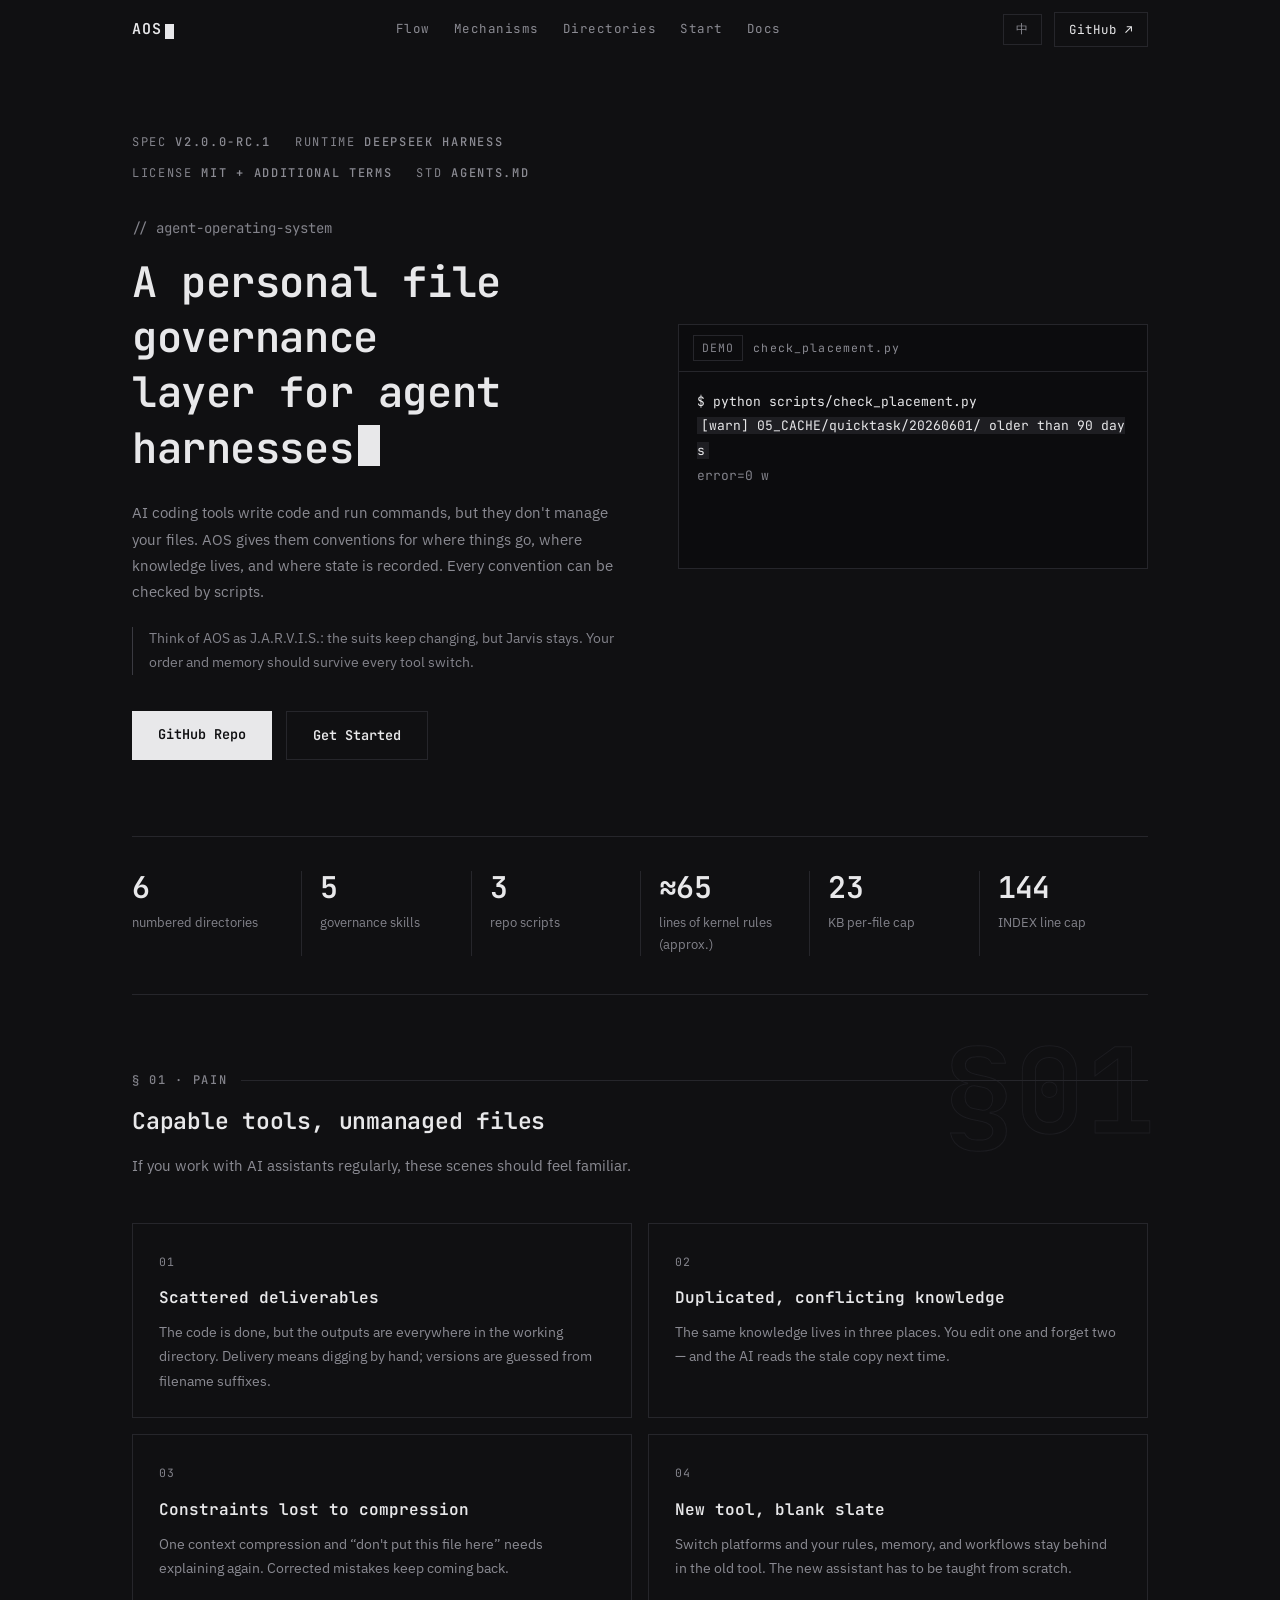
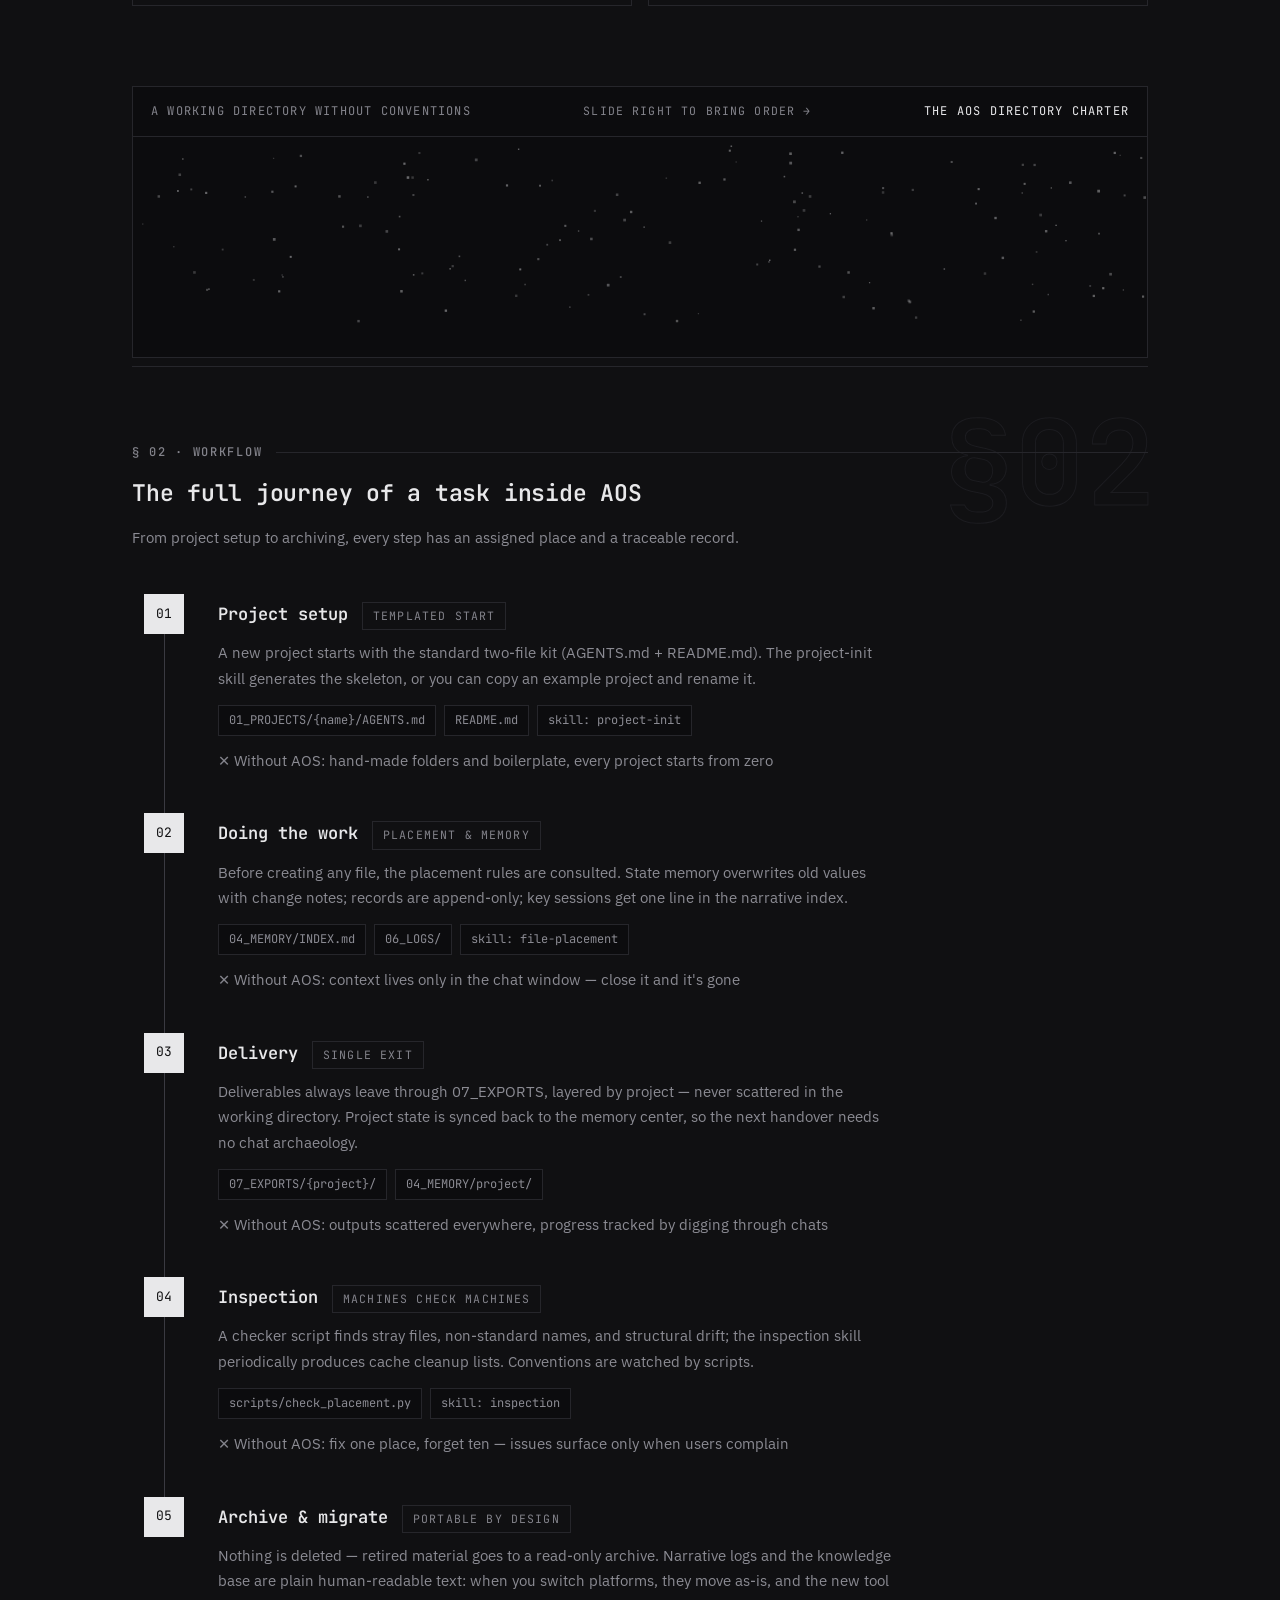
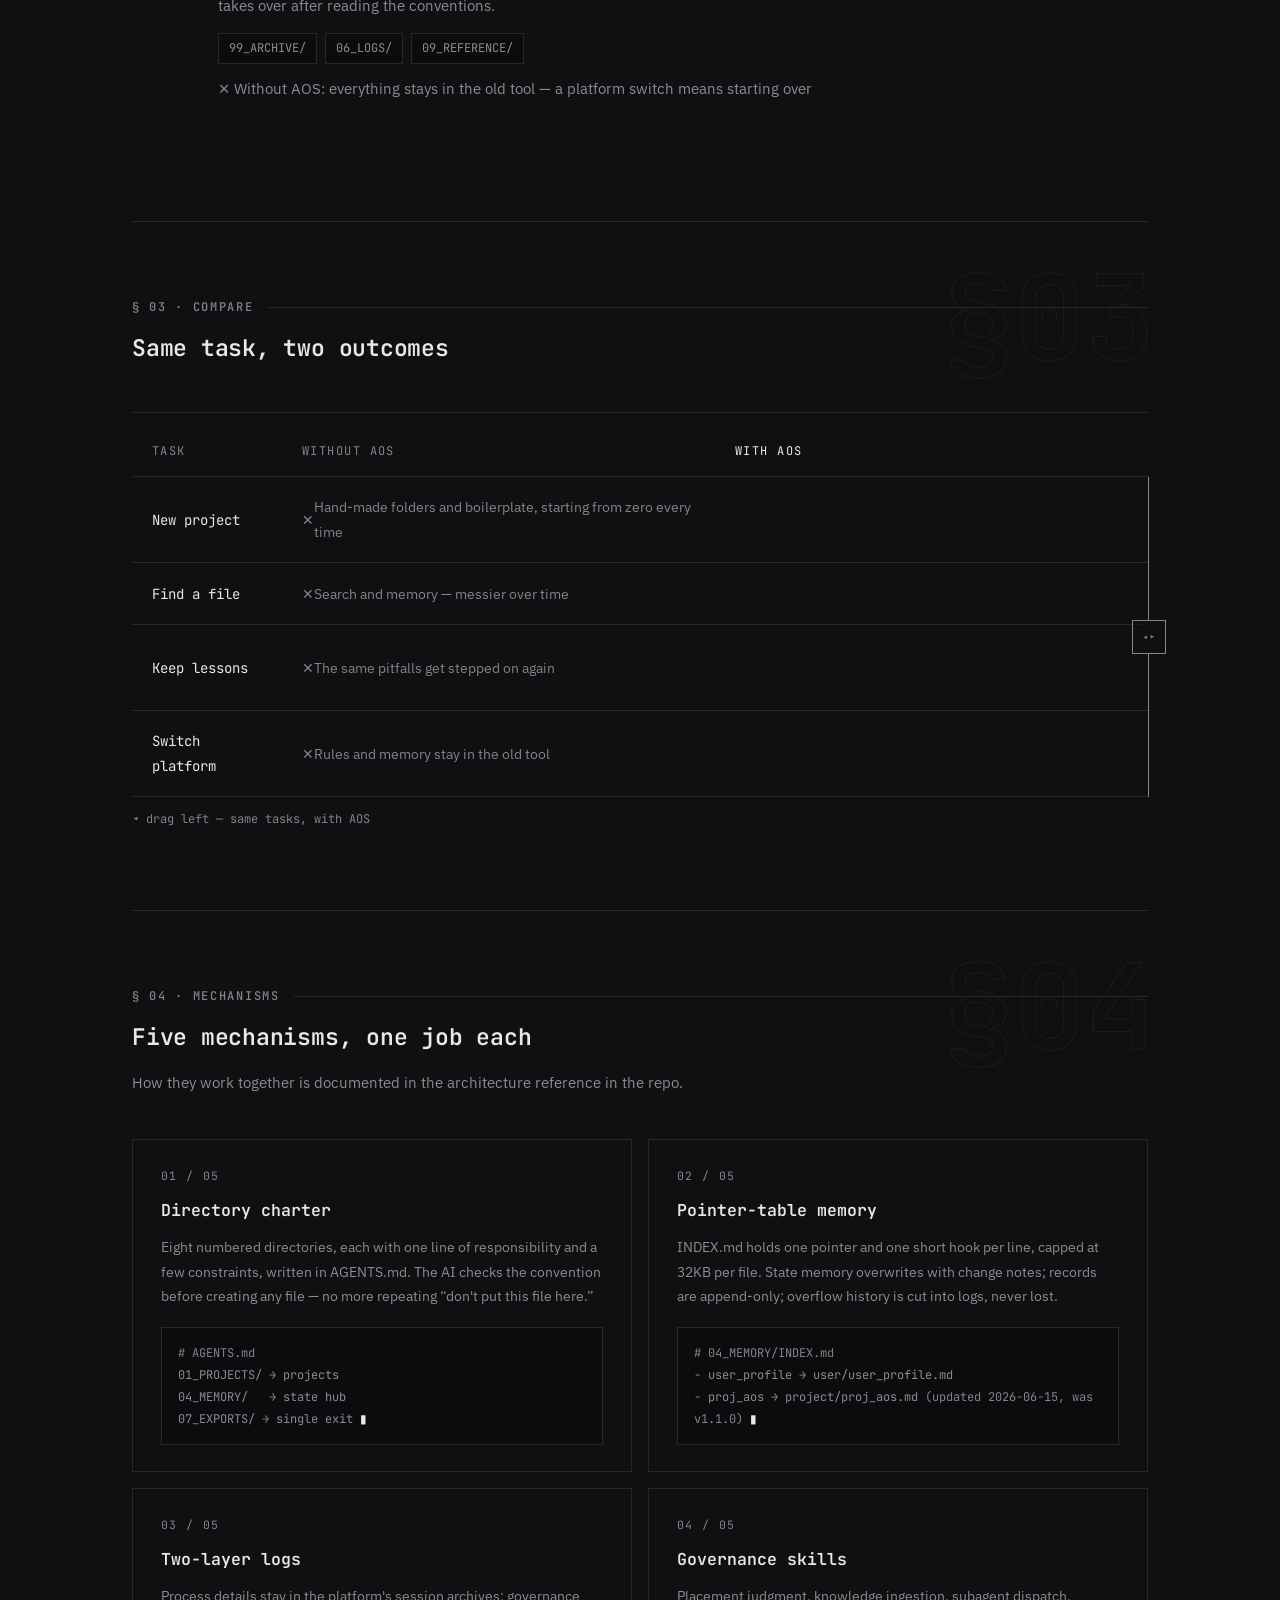
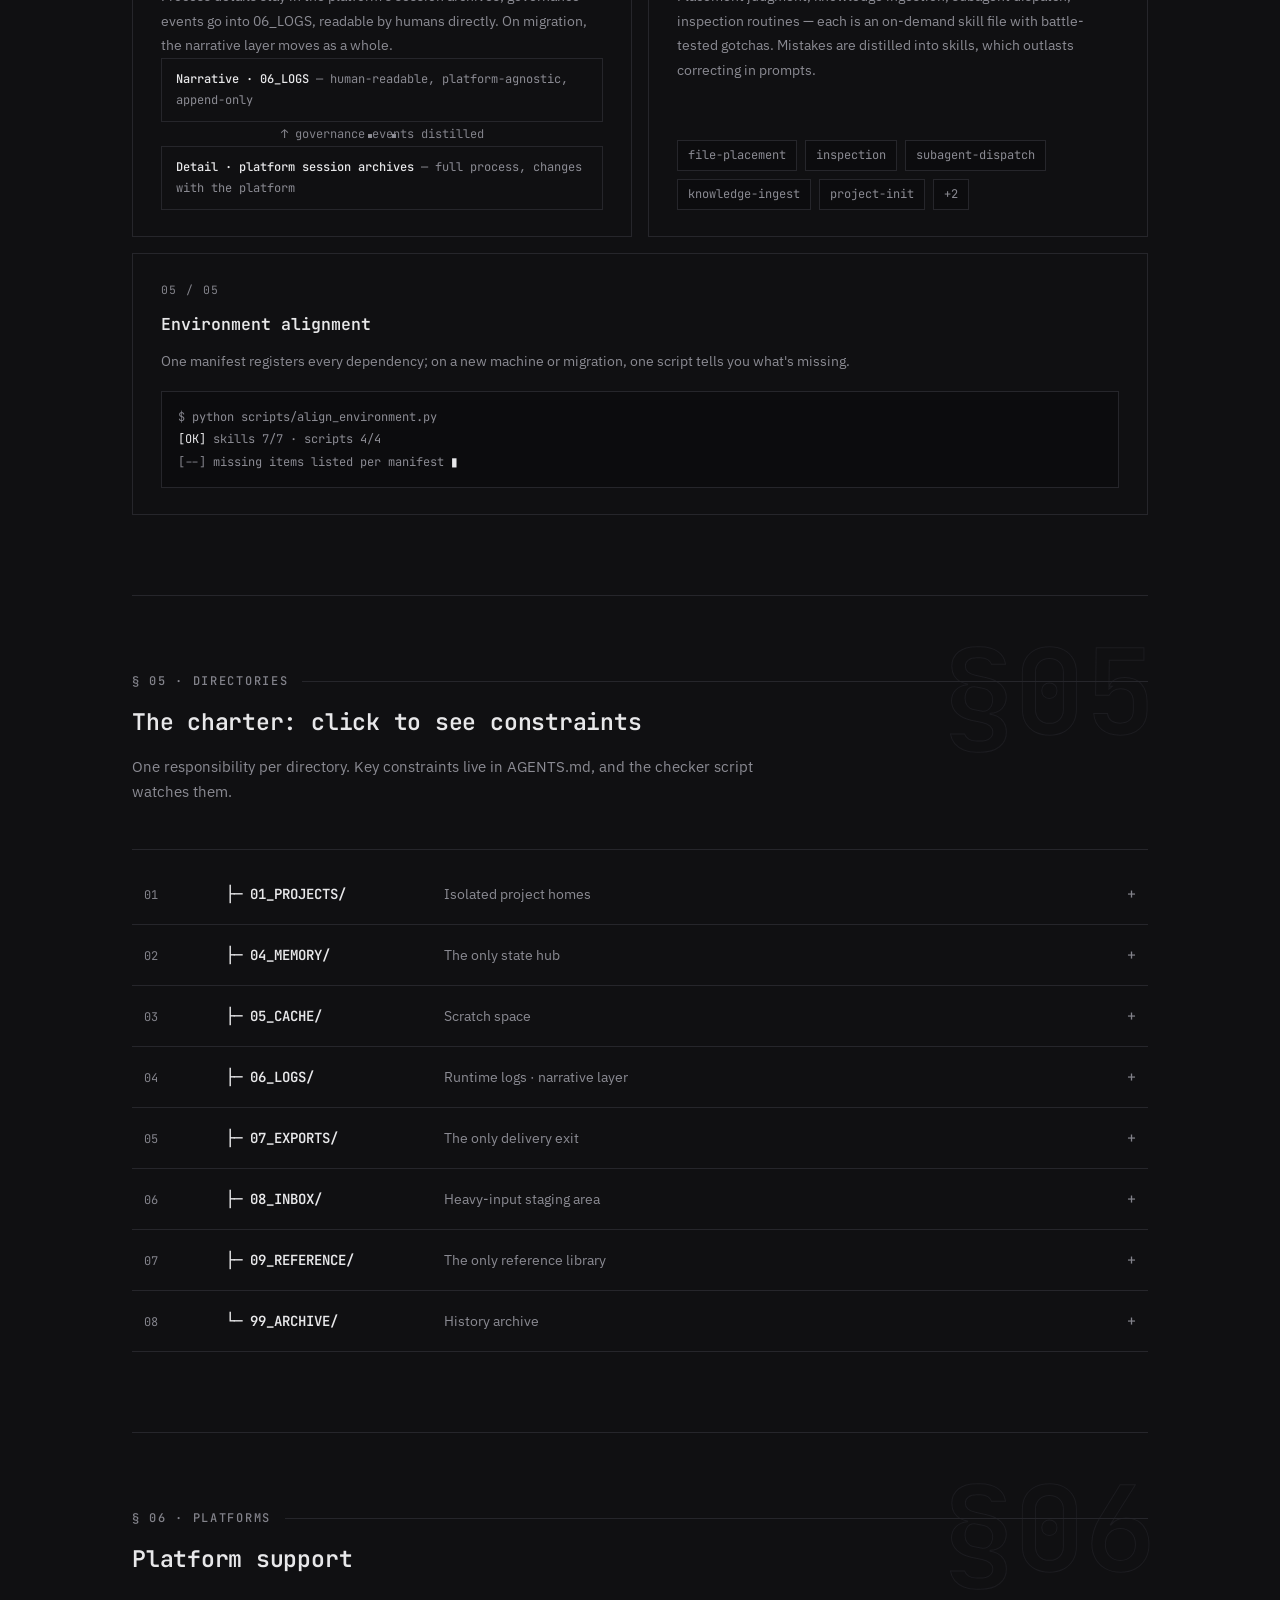
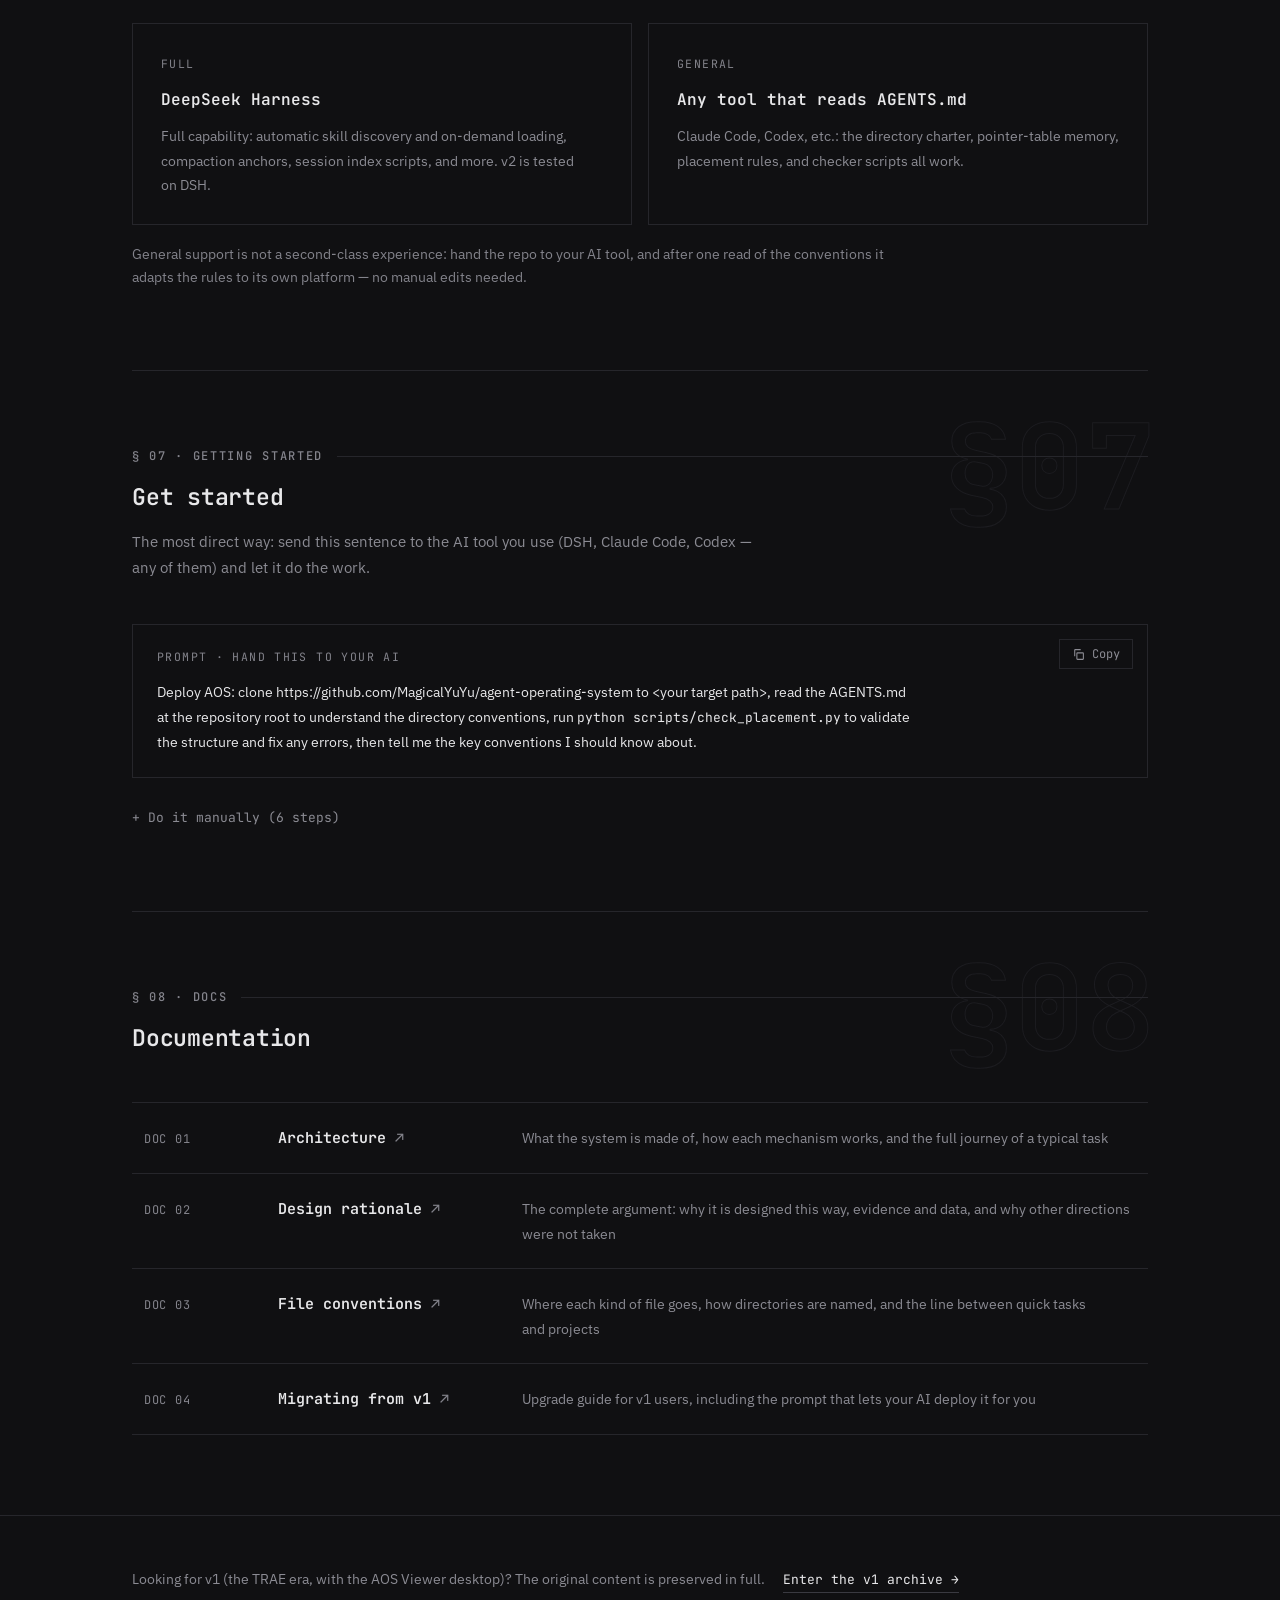
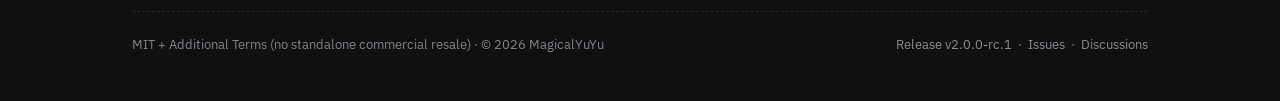
==== commit 5c39b84d: "site: trim EN hero copy" ====
--- a/index.html
+++ b/index.html
@@ -830,8 +830,8 @@
       "nav.flow": "Flow", "nav.mech": "Mechanisms", "nav.dirs": "Directories", "nav.start": "Start", "nav.docs": "Docs",
       "hero.license": "MIT + Additional Terms", "hero.aria": "Project intro", "stats.aria": "Project at a glance", "term.aria": "check_placement.py demo run",
       "hero.h1": "<span class=\"h1-text\">A personal file governance layer for agent harnesses</span><span class=\"caret\" aria-hidden=\"true\"></span>",
-      "hero.sub": "AI coding tools can write code and run commands, but they don't manage your files: deliverables scatter across the working directory, knowledge is stored in three conflicting copies, and one context compression wipes your constraints. AOS solves this layer — it gives the tool a set of conventions about where things go, where knowledge lives, and where state is recorded, and those conventions can be checked by scripts.",
-      "hero.aside": "Think of AOS as J.A.R.V.I.S. in Iron Man: the suits keep changing, but Jarvis stays. Even as AI tools come and go, your order and memory can follow along.",
+      "hero.sub": "AI coding tools write code and run commands, but they don't manage your files. AOS gives them conventions for where things go, where knowledge lives, and where state is recorded. Every convention can be checked by scripts.",
+      "hero.aside": "Think of AOS as J.A.R.V.I.S.: the suits keep changing, but Jarvis stays. Your order and memory should survive every tool switch.",
       "hero.cta1": "GitHub Repo", "hero.cta2": "Get Started",
       "pain.eyebrow": "§ 01 · PAIN", "pain.title": "Capable tools, unmanaged files", "pain.desc": "If you work with AI assistants regularly, these scenes should feel familiar.",
       "pain.1.t": "Scattered deliverables", "pain.1.p": "The code is done, but the outputs are everywhere in the working directory. Delivery means digging by hand; versions are guessed from filename suffixes.",
